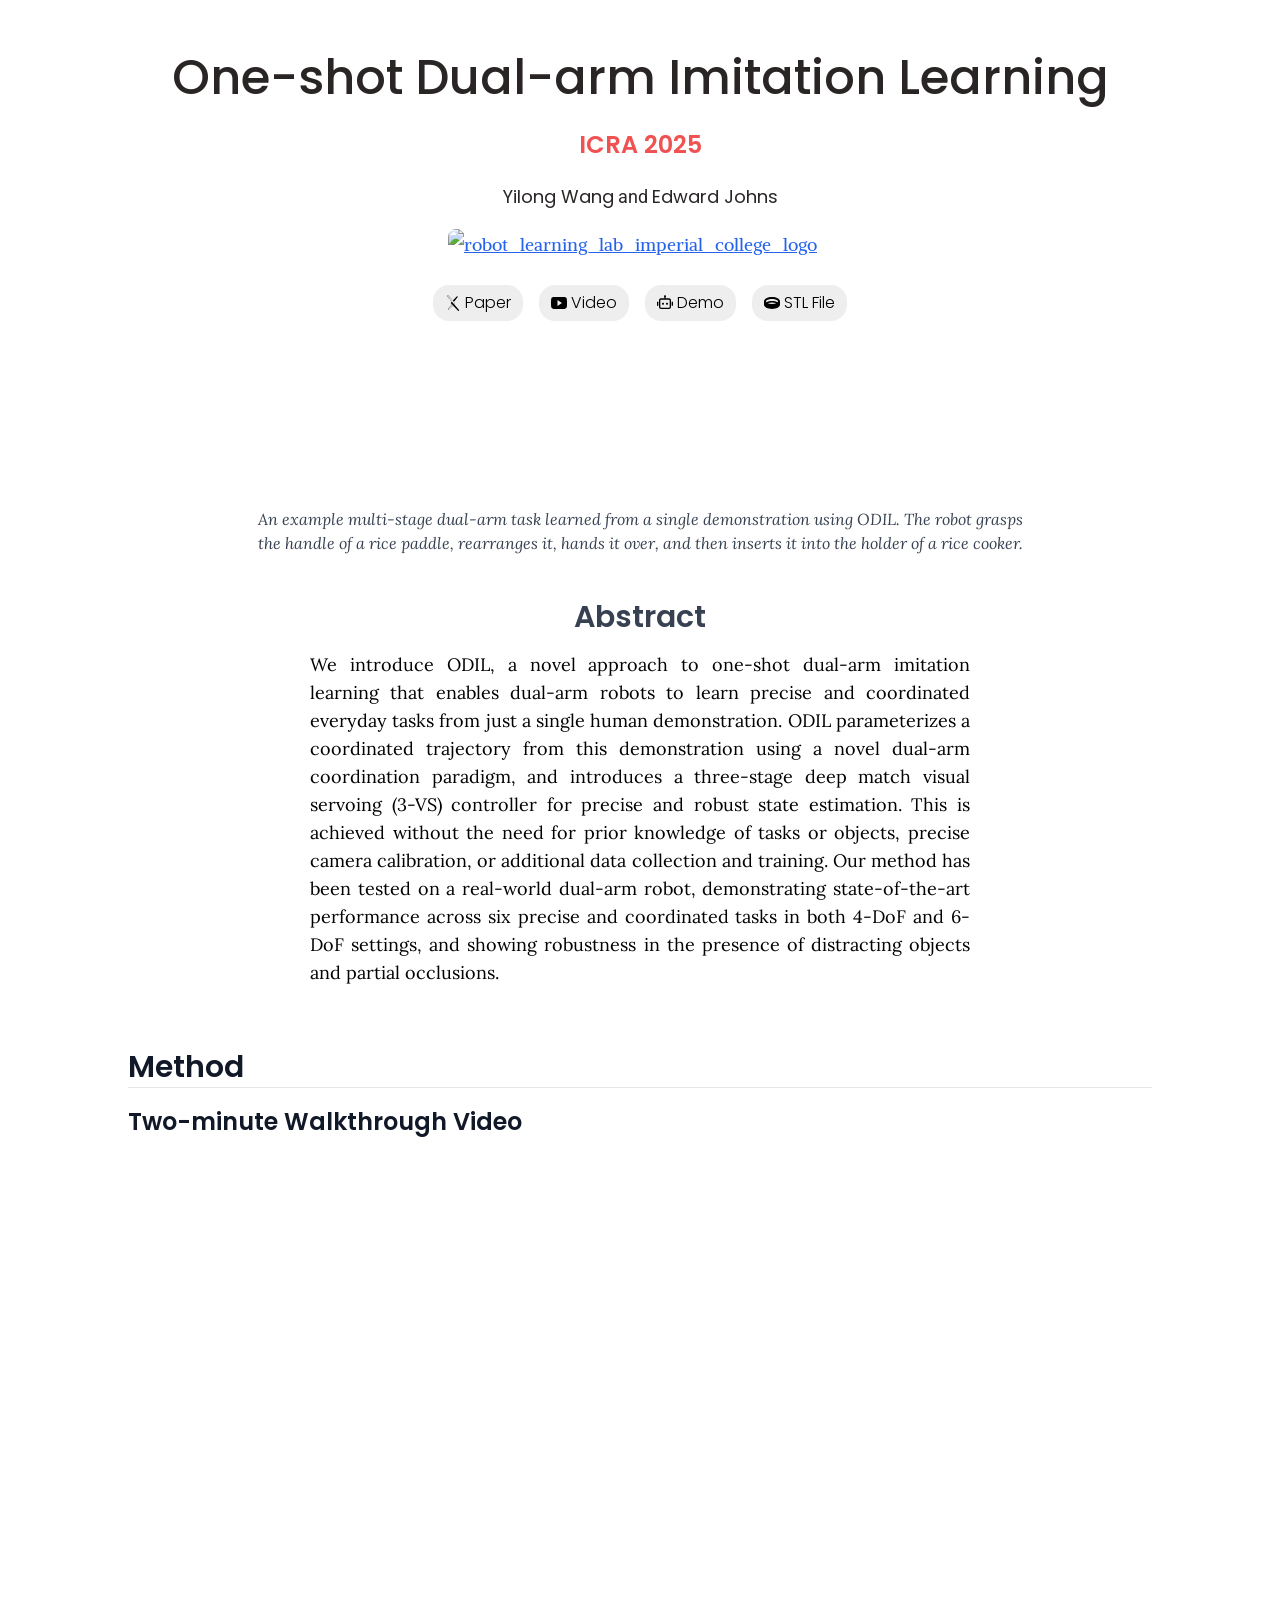
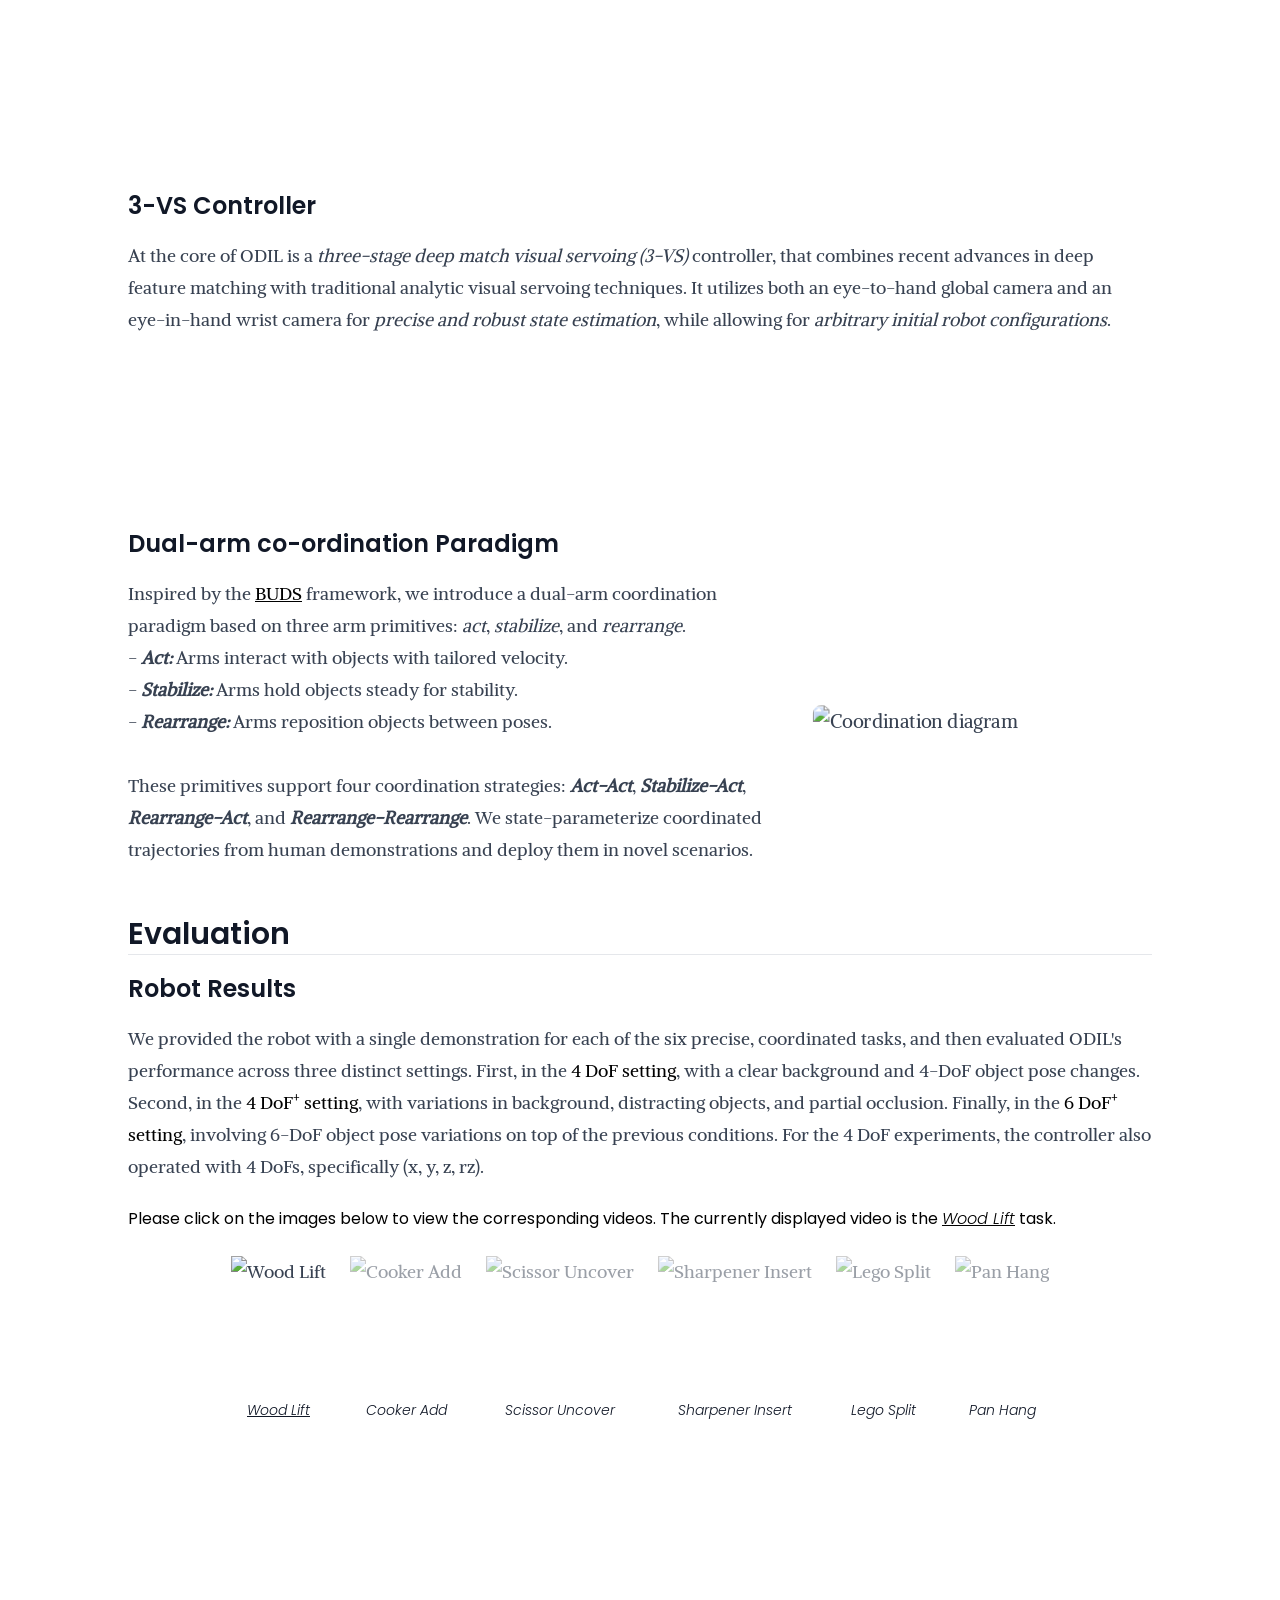
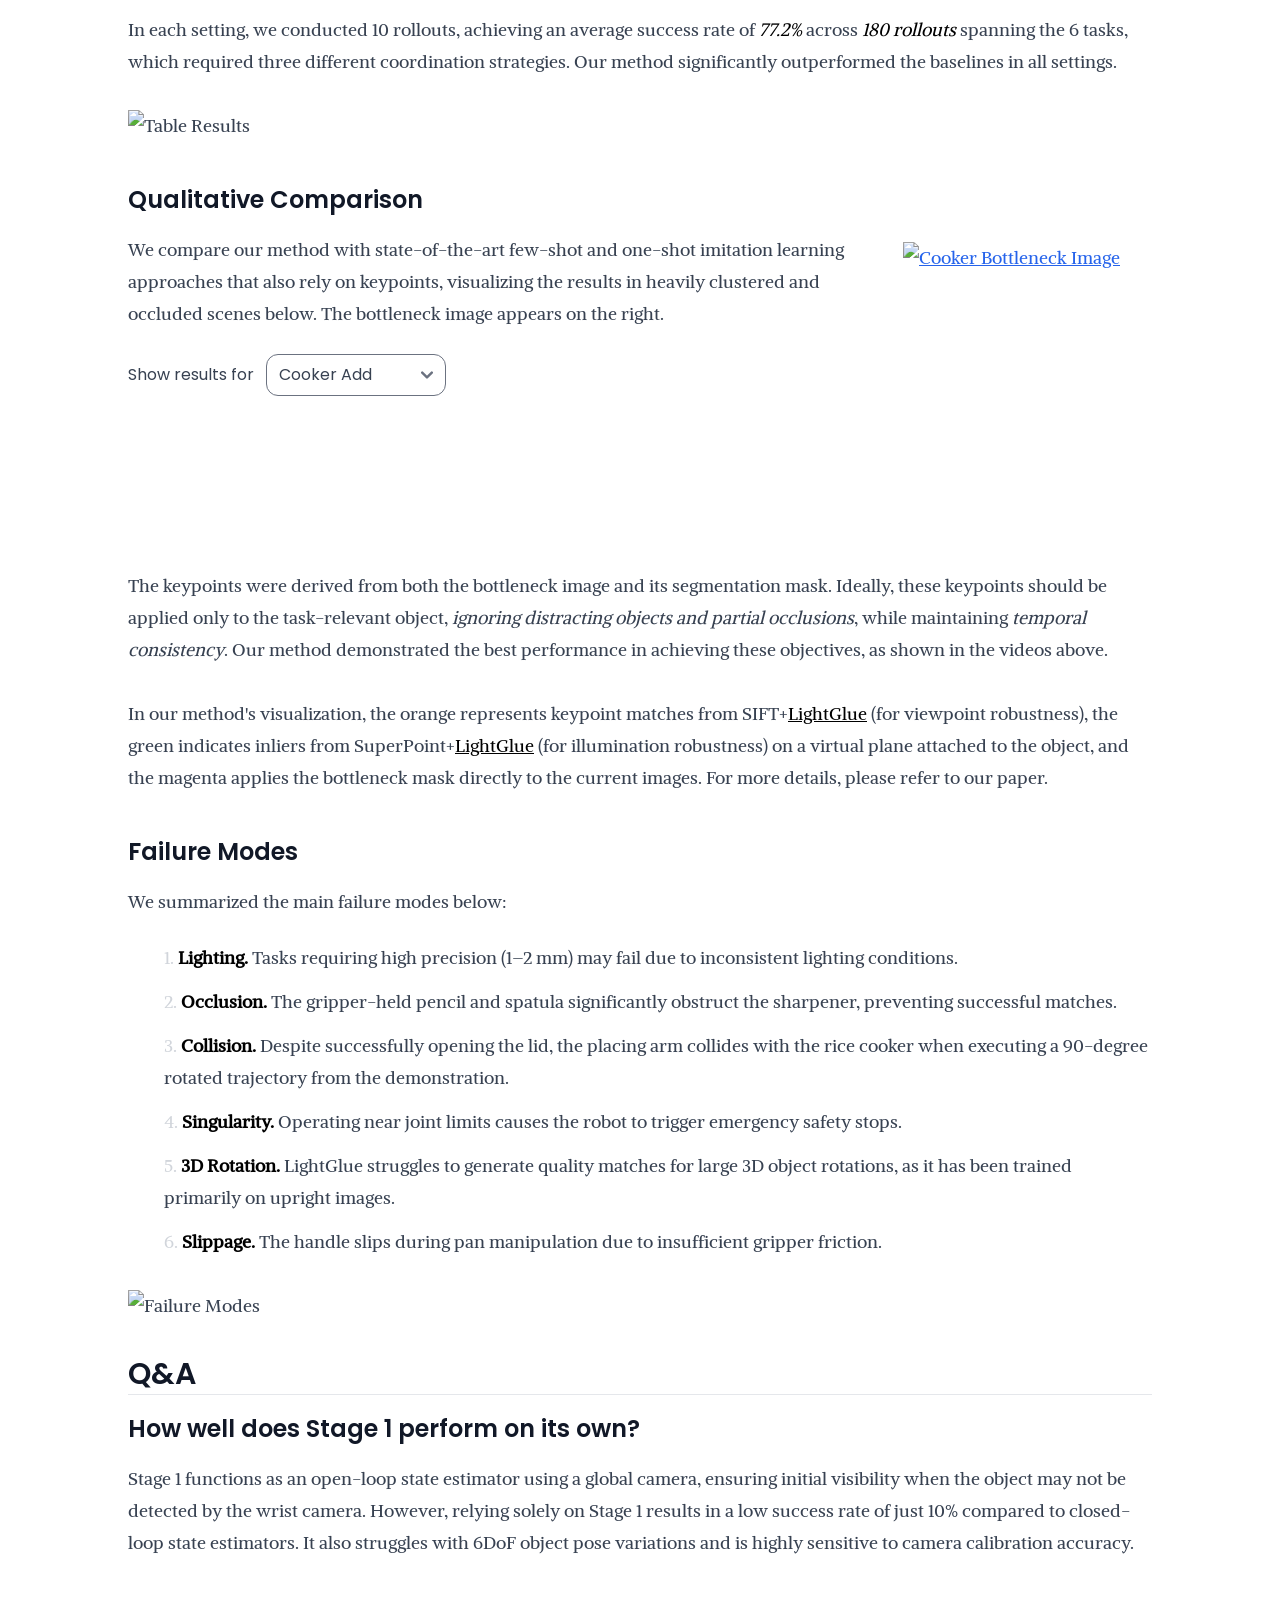
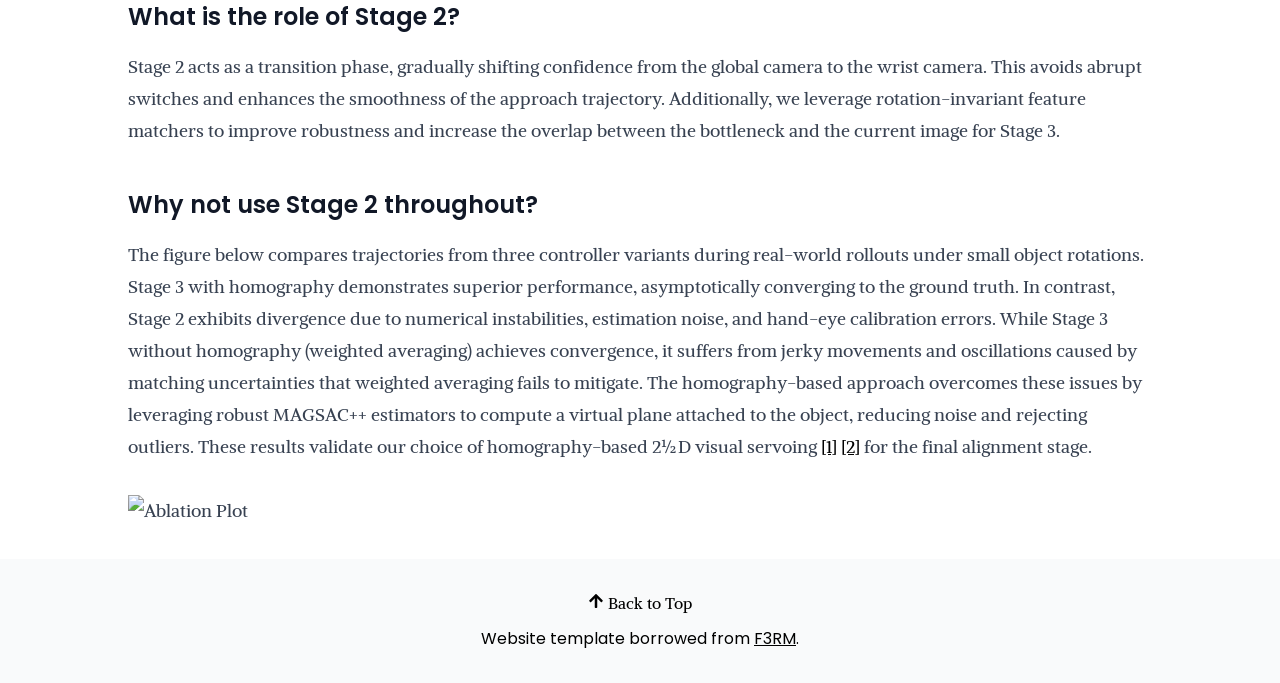
==== index.html @ 00134000 "Updates" ====
<!DOCTYPE html><html><head><meta charSet="utf-8"/><meta http-equiv="x-ua-compatible" content="ie=edge"/><meta name="viewport" content="width=device-width, initial-scale=1, shrink-to-fit=no"/><meta name="generator" content="Gatsby 5.14.1"/><style data-href="/ODIL/styles.6a13e8e2688bb39e5ebf.css" data-identity="gatsby-global-css">@import url(https://fonts.googleapis.com/css2?family=Roboto:ital,wght@0,100;0,300;0,400;0,500;0,700;0,900;1,100;1,300;1,400;1,500;1,700;1,900&display=swap);@import url(https://fonts.googleapis.com/css2?family=Poppins:ital,wght@0,100;0,200;0,300;0,400;0,500;0,600;0,700;0,800;0,900;1,100;1,200;1,300;1,400;1,500;1,600;1,700;1,800;1,900&family=Roboto:ital,wght@0,100;0,300;0,400;0,500;0,700;0,900;1,100;1,300;1,400;1,500;1,700;1,900&display=swap);@import url(https://fonts.googleapis.com/css2?family=Lora:ital,wght@0,400..700;1,400..700&display=swap);@import url(https://fonts.googleapis.com/css2?family=Alike&display=swap);
/*
! tailwindcss v3.3.2 | MIT License | https://tailwindcss.com
*/*,:after,:before{border:0 solid #e5e7eb;box-sizing:border-box}:after,:before{--tw-content:""}html{-webkit-text-size-adjust:100%;font-feature-settings:normal;font-family:ui-sans-serif,system-ui,-apple-system,BlinkMacSystemFont,Segoe UI,Roboto,Helvetica Neue,Arial,Noto Sans,sans-serif,Apple Color Emoji,Segoe UI Emoji,Segoe UI Symbol,Noto Color Emoji;font-variation-settings:normal;line-height:1.5;-moz-tab-size:4;-o-tab-size:4;tab-size:4}body{line-height:inherit;margin:0}hr{border-top-width:1px;color:inherit;height:0}abbr:where([title]){-webkit-text-decoration:underline dotted;text-decoration:underline dotted}h1,h2,h3,h4,h5,h6{font-size:inherit;font-weight:inherit}a{color:inherit;text-decoration:inherit}b,strong{font-weight:bolder}code,kbd,pre,samp{font-family:ui-monospace,SFMono-Regular,Menlo,Monaco,Consolas,Liberation Mono,Courier New,monospace;font-size:1em}small{font-size:80%}sub,sup{font-size:75%;line-height:0;position:relative;vertical-align:baseline}sub{bottom:-.25em}sup{top:-.5em}table{border-collapse:collapse;border-color:inherit;text-indent:0}button,input,optgroup,select,textarea{color:inherit;font-family:inherit;font-size:100%;font-weight:inherit;line-height:inherit;margin:0;padding:0}button,select{text-transform:none}[type=button],[type=reset],[type=submit],button{-webkit-appearance:button;background-color:transparent;background-image:none}:-moz-focusring{outline:auto}:-moz-ui-invalid{box-shadow:none}progress{vertical-align:baseline}::-webkit-inner-spin-button,::-webkit-outer-spin-button{height:auto}[type=search]{-webkit-appearance:textfield;outline-offset:-2px}::-webkit-search-decoration{-webkit-appearance:none}::-webkit-file-upload-button{-webkit-appearance:button;font:inherit}summary{display:list-item}blockquote,dd,dl,figure,h1,h2,h3,h4,h5,h6,hr,p,pre{margin:0}fieldset{margin:0}fieldset,legend{padding:0}menu,ol,ul{list-style:none;margin:0;padding:0}textarea{resize:vertical}input::-moz-placeholder,textarea::-moz-placeholder{color:#9ca3af}input::placeholder,textarea::placeholder{color:#9ca3af}[role=button],button{cursor:pointer}:disabled{cursor:default}audio,canvas,embed,iframe,img,object,svg,video{display:block;vertical-align:middle}img,video{height:auto;max-width:100%}[hidden]{display:none}::-webkit-datetime-edit,::-webkit-datetime-edit-day-field,::-webkit-datetime-edit-hour-field,::-webkit-datetime-edit-meridiem-field,::-webkit-datetime-edit-millisecond-field,::-webkit-datetime-edit-minute-field,::-webkit-datetime-edit-month-field,::-webkit-datetime-edit-second-field,::-webkit-datetime-edit-year-field{padding-bottom:0;padding-top:0}select{background-image:url("data:image/svg+xml;charset=utf-8,%3Csvg xmlns='http://www.w3.org/2000/svg' fill='none' viewBox='0 0 20 20'%3E%3Cpath stroke='%236B7280' stroke-linecap='round' stroke-linejoin='round' stroke-width='1.5' d='m6 8 4 4 4-4'/%3E%3C/svg%3E");background-position:right .5rem center;background-repeat:no-repeat;background-size:1.5em 1.5em;padding-right:2.5rem;-webkit-print-color-adjust:exact;print-color-adjust:exact}[type=checkbox]:checked,[type=radio]:checked{background-color:currentColor;background-position:50%;background-repeat:no-repeat;background-size:100% 100%;border-color:transparent}[type=checkbox]:checked{background-image:url("data:image/svg+xml;charset=utf-8,%3Csvg xmlns='http://www.w3.org/2000/svg' fill='%23fff' viewBox='0 0 16 16'%3E%3Cpath d='M12.207 4.793a1 1 0 0 1 0 1.414l-5 5a1 1 0 0 1-1.414 0l-2-2a1 1 0 0 1 1.414-1.414L6.5 9.086l4.293-4.293a1 1 0 0 1 1.414 0z'/%3E%3C/svg%3E")}[type=checkbox]:checked:focus,[type=checkbox]:checked:hover,[type=radio]:checked:focus,[type=radio]:checked:hover{background-color:currentColor;border-color:transparent}[type=checkbox]:indeterminate{background-image:url("data:image/svg+xml;charset=utf-8,%3Csvg xmlns='http://www.w3.org/2000/svg' fill='none' viewBox='0 0 16 16'%3E%3Cpath stroke='%23fff' stroke-linecap='round' stroke-linejoin='round' stroke-width='2' d='M4 8h8'/%3E%3C/svg%3E");background-size:100% 100%}[type=file]:focus{outline:1px solid ButtonText;outline:1px auto -webkit-focus-ring-color}[multiple],[type=date],[type=datetime-local],[type=email],[type=month],[type=number],[type=password],[type=search],[type=tel],[type=text],[type=time],[type=url],[type=week],select,textarea{--tw-shadow:0 0 #0000;-webkit-appearance:none;-moz-appearance:none;appearance:none;background-color:#fff;border-color:#6b7280;border-radius:0;border-width:1px;font-size:1rem;line-height:1.5rem;padding:.5rem .75rem}[multiple]:focus,[type=date]:focus,[type=datetime-local]:focus,[type=email]:focus,[type=month]:focus,[type=number]:focus,[type=password]:focus,[type=search]:focus,[type=tel]:focus,[type=text]:focus,[type=time]:focus,[type=url]:focus,[type=week]:focus,select:focus,textarea:focus{--tw-ring-inset:var(--tw-empty,/*!*/ /*!*/);--tw-ring-offset-width:0px;--tw-ring-offset-color:#fff;--tw-ring-color:#1c64f2;--tw-ring-offset-shadow:var(--tw-ring-inset) 0 0 0 var(--tw-ring-offset-width) var(--tw-ring-offset-color);--tw-ring-shadow:var(--tw-ring-inset) 0 0 0 calc(1px + var(--tw-ring-offset-width)) var(--tw-ring-color);border-color:#1c64f2;box-shadow:var(--tw-ring-offset-shadow),var(--tw-ring-shadow),var(--tw-shadow);outline:2px solid transparent;outline-offset:2px}input::-moz-placeholder,textarea::-moz-placeholder{color:#6b7280;opacity:1}input::placeholder,textarea::placeholder{color:#6b7280;opacity:1}::-webkit-datetime-edit-fields-wrapper{padding:0}::-webkit-date-and-time-value{min-height:1.5em}select:not([size]){background-image:url("data:image/svg+xml;charset=utf-8,%3Csvg xmlns='http://www.w3.org/2000/svg' fill='none' aria-hidden='true' viewBox='0 0 10 6'%3E%3Cpath stroke='%236B7280' stroke-linecap='round' stroke-linejoin='round' stroke-width='2' d='m1 1 4 4 4-4'/%3E%3C/svg%3E");background-position:right .75rem center;background-repeat:no-repeat;background-size:.75em .75em;padding-right:2.5rem;-webkit-print-color-adjust:exact;print-color-adjust:exact}[multiple]{background-image:none;background-position:0 0;background-repeat:unset;background-size:initial;padding-right:.75rem;-webkit-print-color-adjust:unset;print-color-adjust:unset}[type=checkbox],[type=radio]{--tw-shadow:0 0 #0000;-webkit-appearance:none;-moz-appearance:none;appearance:none;background-color:#fff;background-origin:border-box;border-color:#6b7280;border-width:1px;color:#1c64f2;display:inline-block;flex-shrink:0;height:1rem;padding:0;-webkit-print-color-adjust:exact;print-color-adjust:exact;-webkit-user-select:none;-moz-user-select:none;user-select:none;vertical-align:middle;width:1rem}[type=checkbox]{border-radius:0}[type=radio]{border-radius:100%}[type=checkbox]:focus,[type=radio]:focus{--tw-ring-inset:var(--tw-empty,/*!*/ /*!*/);--tw-ring-offset-width:2px;--tw-ring-offset-color:#fff;--tw-ring-color:#1c64f2;--tw-ring-offset-shadow:var(--tw-ring-inset) 0 0 0 var(--tw-ring-offset-width) var(--tw-ring-offset-color);--tw-ring-shadow:var(--tw-ring-inset) 0 0 0 calc(2px + var(--tw-ring-offset-width)) var(--tw-ring-color);box-shadow:var(--tw-ring-offset-shadow),var(--tw-ring-shadow),var(--tw-shadow);outline:2px solid transparent;outline-offset:2px}.dark [type=checkbox]:checked,.dark [type=radio]:checked,[type=checkbox]:checked,[type=radio]:checked{background-color:currentColor;background-position:50%;background-repeat:no-repeat;background-size:.55em .55em;border-color:transparent}[type=checkbox]:checked{background-image:url("data:image/svg+xml;charset=utf-8,%3Csvg xmlns='http://www.w3.org/2000/svg' fill='none' aria-hidden='true' viewBox='0 0 16 12'%3E%3Cpath stroke='%23fff' stroke-linecap='round' stroke-linejoin='round' stroke-width='3' d='M1 5.917 5.724 10.5 15 1.5'/%3E%3C/svg%3E");background-repeat:no-repeat;background-size:.55em .55em;-webkit-print-color-adjust:exact;print-color-adjust:exact}.dark [type=radio]:checked,[type=radio]:checked{background-image:url("data:image/svg+xml;charset=utf-8,%3Csvg xmlns='http://www.w3.org/2000/svg' fill='%23fff' viewBox='0 0 16 16'%3E%3Ccircle cx='8' cy='8' r='3'/%3E%3C/svg%3E");background-size:1em 1em}[type=checkbox]:indeterminate{background-color:currentColor;background-image:url("data:image/svg+xml;charset=utf-8,%3Csvg xmlns='http://www.w3.org/2000/svg' fill='none' aria-hidden='true' viewBox='0 0 16 12'%3E%3Cpath stroke='%23fff' stroke-linecap='round' stroke-linejoin='round' stroke-width='3' d='M1 5.917 5.724 10.5 15 1.5'/%3E%3C/svg%3E");background-position:50%;background-repeat:no-repeat;background-size:.55em .55em;border-color:transparent;-webkit-print-color-adjust:exact;print-color-adjust:exact}[type=checkbox]:indeterminate:focus,[type=checkbox]:indeterminate:hover{background-color:currentColor;border-color:transparent}[type=file]{background:unset;border-color:inherit;border-radius:0;border-width:0;font-size:unset;line-height:inherit;padding:0}[type=file]:focus{outline:1px auto inherit}input[type=file]::file-selector-button{background:#1f2937;border:0;color:#fff;cursor:pointer;font-size:.875rem;font-weight:500;margin-inline-end:1rem;margin-inline-start:-1rem;padding:.625rem 1rem .625rem 2rem}input[type=file]::file-selector-button:hover{background:#374151}.dark input[type=file]::file-selector-button{background:#4b5563;color:#fff}.dark input[type=file]::file-selector-button:hover{background:#6b7280}input[type=range]::-webkit-slider-thumb{appearance:none;-moz-appearance:none;-webkit-appearance:none;background:#1c64f2;border:0;border-radius:9999px;cursor:pointer;height:1.25rem;width:1.25rem}input[type=range]:disabled::-webkit-slider-thumb{background:#9ca3af}.dark input[type=range]:disabled::-webkit-slider-thumb{background:#6b7280}input[type=range]:focus::-webkit-slider-thumb{--tw-ring-offset-shadow:var(--tw-ring-inset) 0 0 0 var(--tw-ring-offset-width) var(--tw-ring-offset-color);--tw-ring-shadow:var(--tw-ring-inset) 0 0 0 calc(4px + var(--tw-ring-offset-width)) var(--tw-ring-color);--tw-ring-opacity:1px;--tw-ring-color:rgb(164 202 254/var(--tw-ring-opacity));box-shadow:var(--tw-ring-offset-shadow),var(--tw-ring-shadow),var(--tw-shadow,0 0 #0000);outline:2px solid transparent;outline-offset:2px}input[type=range]::-moz-range-thumb{appearance:none;-moz-appearance:none;-webkit-appearance:none;background:#1c64f2;border:0;border-radius:9999px;cursor:pointer;height:1.25rem;width:1.25rem}input[type=range]:disabled::-moz-range-thumb{background:#9ca3af}.dark input[type=range]:disabled::-moz-range-thumb{background:#6b7280}input[type=range]::-moz-range-progress{background:#3f83f8}input[type=range]::-ms-fill-lower{background:#3f83f8}input[type=range].range-sm::-webkit-slider-thumb{height:1rem;width:1rem}input[type=range].range-lg::-webkit-slider-thumb{height:1.5rem;width:1.5rem}input[type=range].range-sm::-moz-range-thumb{height:1rem;width:1rem}input[type=range].range-lg::-moz-range-thumb{height:1.5rem;width:1.5rem}.toggle-bg:after{background:#fff;border-color:#d1d5db;border-radius:9999px;border-width:1px;box-shadow:var(--tw-ring-inset) 0 0 0 calc(var(--tw-ring-offset-width)) var(--tw-ring-color);content:"";height:1.25rem;left:.125rem;position:absolute;top:.125rem;transition-duration:.15s;transition-property:background-color,border-color,color,fill,stroke,opacity,box-shadow,transform,filter,backdrop-filter,-webkit-backdrop-filter;width:1.25rem}input:checked+.toggle-bg:after{border-color:#fff;transform:translateX(100%)}input:checked+.toggle-bg{background:#1c64f2;border-color:#1c64f2}[data-tooltip-style^=light]+.tooltip>.tooltip-arrow:before{border-color:#e5e7eb;border-style:solid}[data-tooltip-style^=light]+.tooltip[data-popper-placement^=top]>.tooltip-arrow:before{border-bottom-width:1px;border-right-width:1px}[data-tooltip-style^=light]+.tooltip[data-popper-placement^=right]>.tooltip-arrow:before{border-bottom-width:1px;border-left-width:1px}[data-tooltip-style^=light]+.tooltip[data-popper-placement^=bottom]>.tooltip-arrow:before{border-left-width:1px;border-top-width:1px}[data-tooltip-style^=light]+.tooltip[data-popper-placement^=left]>.tooltip-arrow:before{border-right-width:1px;border-top-width:1px}.tooltip[data-popper-placement^=top]>.tooltip-arrow{bottom:-4px}.tooltip[data-popper-placement^=bottom]>.tooltip-arrow{top:-4px}.tooltip[data-popper-placement^=left]>.tooltip-arrow{right:-4px}.tooltip[data-popper-placement^=right]>.tooltip-arrow{left:-4px}.tooltip.invisible>.tooltip-arrow:before{visibility:hidden}[data-popper-arrow],[data-popper-arrow]:before{background:inherit;height:8px;position:absolute;width:8px}[data-popper-arrow]{visibility:hidden}[data-popper-arrow]:after,[data-popper-arrow]:before{content:"";transform:rotate(45deg);visibility:visible}[data-popper-arrow]:after{background:inherit;height:9px;position:absolute;width:9px}[role=tooltip]>[data-popper-arrow]:before{border-color:#e5e7eb;border-style:solid}.dark [role=tooltip]>[data-popper-arrow]:before{border-color:#4b5563;border-style:solid}[role=tooltip]>[data-popper-arrow]:after{border-color:#e5e7eb;border-style:solid}.dark [role=tooltip]>[data-popper-arrow]:after{border-color:#4b5563;border-style:solid}[data-popover][role=tooltip][data-popper-placement^=top]>[data-popper-arrow]:after,[data-popover][role=tooltip][data-popper-placement^=top]>[data-popper-arrow]:before{border-bottom-width:1px;border-right-width:1px}[data-popover][role=tooltip][data-popper-placement^=right]>[data-popper-arrow]:after,[data-popover][role=tooltip][data-popper-placement^=right]>[data-popper-arrow]:before{border-bottom-width:1px;border-left-width:1px}[data-popover][role=tooltip][data-popper-placement^=bottom]>[data-popper-arrow]:after,[data-popover][role=tooltip][data-popper-placement^=bottom]>[data-popper-arrow]:before{border-left-width:1px;border-top-width:1px}[data-popover][role=tooltip][data-popper-placement^=left]>[data-popper-arrow]:after,[data-popover][role=tooltip][data-popper-placement^=left]>[data-popper-arrow]:before{border-right-width:1px;border-top-width:1px}[data-popover][role=tooltip][data-popper-placement^=top]>[data-popper-arrow]{bottom:-5px}[data-popover][role=tooltip][data-popper-placement^=bottom]>[data-popper-arrow]{top:-5px}[data-popover][role=tooltip][data-popper-placement^=left]>[data-popper-arrow]{right:-5px}[data-popover][role=tooltip][data-popper-placement^=right]>[data-popper-arrow]{left:-5px}[role=tooltip].invisible>[data-popper-arrow]:after,[role=tooltip].invisible>[data-popper-arrow]:before{visibility:hidden}*,:after,:before{--tw-border-spacing-x:0;--tw-border-spacing-y:0;--tw-translate-x:0;--tw-translate-y:0;--tw-rotate:0;--tw-skew-x:0;--tw-skew-y:0;--tw-scale-x:1;--tw-scale-y:1;--tw-pan-x: ;--tw-pan-y: ;--tw-pinch-zoom: ;--tw-scroll-snap-strictness:proximity;--tw-gradient-from-position: ;--tw-gradient-via-position: ;--tw-gradient-to-position: ;--tw-ordinal: ;--tw-slashed-zero: ;--tw-numeric-figure: ;--tw-numeric-spacing: ;--tw-numeric-fraction: ;--tw-ring-inset: ;--tw-ring-offset-width:0px;--tw-ring-offset-color:#fff;--tw-ring-color:rgba(63,131,248,.5);--tw-ring-offset-shadow:0 0 #0000;--tw-ring-shadow:0 0 #0000;--tw-shadow:0 0 #0000;--tw-shadow-colored:0 0 #0000;--tw-blur: ;--tw-brightness: ;--tw-contrast: ;--tw-grayscale: ;--tw-hue-rotate: ;--tw-invert: ;--tw-saturate: ;--tw-sepia: ;--tw-drop-shadow: ;--tw-backdrop-blur: ;--tw-backdrop-brightness: ;--tw-backdrop-contrast: ;--tw-backdrop-grayscale: ;--tw-backdrop-hue-rotate: ;--tw-backdrop-invert: ;--tw-backdrop-opacity: ;--tw-backdrop-saturate: ;--tw-backdrop-sepia: }::backdrop{--tw-border-spacing-x:0;--tw-border-spacing-y:0;--tw-translate-x:0;--tw-translate-y:0;--tw-rotate:0;--tw-skew-x:0;--tw-skew-y:0;--tw-scale-x:1;--tw-scale-y:1;--tw-pan-x: ;--tw-pan-y: ;--tw-pinch-zoom: ;--tw-scroll-snap-strictness:proximity;--tw-gradient-from-position: ;--tw-gradient-via-position: ;--tw-gradient-to-position: ;--tw-ordinal: ;--tw-slashed-zero: ;--tw-numeric-figure: ;--tw-numeric-spacing: ;--tw-numeric-fraction: ;--tw-ring-inset: ;--tw-ring-offset-width:0px;--tw-ring-offset-color:#fff;--tw-ring-color:rgba(63,131,248,.5);--tw-ring-offset-shadow:0 0 #0000;--tw-ring-shadow:0 0 #0000;--tw-shadow:0 0 #0000;--tw-shadow-colored:0 0 #0000;--tw-blur: ;--tw-brightness: ;--tw-contrast: ;--tw-grayscale: ;--tw-hue-rotate: ;--tw-invert: ;--tw-saturate: ;--tw-sepia: ;--tw-drop-shadow: ;--tw-backdrop-blur: ;--tw-backdrop-brightness: ;--tw-backdrop-contrast: ;--tw-backdrop-grayscale: ;--tw-backdrop-hue-rotate: ;--tw-backdrop-invert: ;--tw-backdrop-opacity: ;--tw-backdrop-saturate: ;--tw-backdrop-sepia: }.container{width:100%}@media (min-width:640px){.container{max-width:640px}}@media (min-width:768px){.container{max-width:768px}}@media (min-width:1024px){.container{max-width:1024px}}@media (min-width:1280px){.container{max-width:1280px}}@media (min-width:1536px){.container{max-width:1536px}}.aspect-h-9{--tw-aspect-h:9}.aspect-w-16{--tw-aspect-w:16;padding-bottom:calc(var(--tw-aspect-h)/var(--tw-aspect-w)*100%);position:relative}.aspect-w-16>*{bottom:0;height:100%;left:0;position:absolute;right:0;top:0;width:100%}.format{color:var(--tw-prose-body);max-width:65ch}.format :where(p):not(:where([class~=not-format] *)){margin-bottom:1.25em;margin-top:1.25em}.format :where([class~=lead]):not(:where([class~=not-format] *)){color:var(--tw-prose-lead);font-size:1.25em;line-height:1.6;margin-bottom:1.2em;margin-top:1.2em}.format :where(a):not(:where([class~=not-format] *)){color:var(--tw-prose-links);font-weight:500;text-decoration:underline}.format :where(strong):not(:where([class~=not-format] *)){color:var(--tw-prose-bold);font-weight:600}.format :where(a strong):not(:where([class~=not-format] *)){color:inherit}.format :where(blockquote strong):not(:where([class~=not-format] *)){color:inherit}.format :where(thead th strong):not(:where([class~=not-format] *)){color:inherit}.format :where(ol):not(:where([class~=not-format] *)){list-style-type:decimal;margin-bottom:1.25em;margin-top:1.25em;padding-left:1.625em}.format :where(ol[type=A]):not(:where([class~=not-format] *)){list-style-type:upper-alpha}.format :where(ol[type=a]):not(:where([class~=not-format] *)){list-style-type:lower-alpha}.format :where(ol[type=A s]):not(:where([class~=not-format] *)){list-style-type:upper-alpha}.format :where(ol[type=a s]):not(:where([class~=not-format] *)){list-style-type:lower-alpha}.format :where(ol[type=I]):not(:where([class~=not-format] *)){list-style-type:upper-roman}.format :where(ol[type=i]):not(:where([class~=not-format] *)){list-style-type:lower-roman}.format :where(ol[type=I s]):not(:where([class~=not-format] *)){list-style-type:upper-roman}.format :where(ol[type=i s]):not(:where([class~=not-format] *)){list-style-type:lower-roman}.format :where(ol[type="1"]):not(:where([class~=not-format] *)){list-style-type:decimal}.format :where(ul):not(:where([class~=not-format] *)){list-style-type:disc;margin-bottom:1.25em;margin-top:1.25em;padding-left:1.625em}.format :where(ol>li):not(:where([class~=not-format] *))::marker{color:var(--tw-prose-counters);font-weight:400}.format :where(ul>li):not(:where([class~=not-format] *))::marker{color:var(--tw-prose-bullets)}.format :where(hr):not(:where([class~=not-format] *)){border-color:var(--tw-prose-hr);border-top-width:1px;margin-bottom:3em;margin-top:3em}.format :where(blockquote):not(:where([class~=not-format] *)){border-left-color:var(--tw-prose-quote-borders);border-left-width:.25rem;color:var(--tw-prose-quotes);font-style:italic;font-weight:500;margin-bottom:1.6em;margin-top:1.6em;padding-left:1em;quotes:"\201C""\201D""\2018""\2019"}.format :where(blockquote p:first-of-type):not(:where([class~=not-format] *)):before{content:open-quote}.format :where(blockquote p:last-of-type):not(:where([class~=not-format] *)):after{content:close-quote}.format :where(h1):not(:where([class~=not-format] *)){color:var(--tw-prose-headings);font-size:2.25em;font-weight:800;line-height:1.1111111;margin-bottom:.8888889em;margin-top:0}.format :where(h1 strong):not(:where([class~=not-format] *)){color:inherit;font-weight:900}.format :where(h2):not(:where([class~=not-format] *)){color:var(--tw-prose-headings);font-size:1.5em;font-weight:700;line-height:1.3333333;margin-bottom:1em;margin-top:2em}.format :where(h2 strong):not(:where([class~=not-format] *)){color:inherit;font-weight:800}.format :where(h3):not(:where([class~=not-format] *)){color:var(--tw-prose-headings);font-size:1.25em;font-weight:600;line-height:1.6;margin-bottom:.6em;margin-top:1.6em}.format :where(h3 strong):not(:where([class~=not-format] *)){color:inherit;font-weight:700}.format :where(h4):not(:where([class~=not-format] *)){color:var(--tw-prose-headings);font-weight:600;line-height:1.5;margin-bottom:.5em;margin-top:1.5em}.format :where(h4 strong):not(:where([class~=not-format] *)){color:inherit;font-weight:700}.format :where(img):not(:where([class~=not-format] *)){margin-bottom:2em;margin-top:2em}.format :where(figure>*):not(:where([class~=not-format] *)){margin-bottom:0;margin-top:0}.format :where(figcaption):not(:where([class~=not-format] *)){color:var(--tw-prose-captions);font-size:.875em;line-height:1.4285714;margin-top:.8571429em}.format :where(code):not(:where([class~=not-format] *)){color:var(--tw-prose-code);font-size:.875em;font-weight:600}.format :where(code):not(:where([class~=not-format] *)):before{content:"`"}.format :where(code):not(:where([class~=not-format] *)):after{content:"`"}.format :where(a code):not(:where([class~=not-format] *)){color:inherit}.format :where(h1 code):not(:where([class~=not-format] *)){color:inherit}.format :where(h2 code):not(:where([class~=not-format] *)){color:inherit;font-size:.875em}.format :where(h3 code):not(:where([class~=not-format] *)){color:inherit;font-size:.9em}.format :where(h4 code):not(:where([class~=not-format] *)){color:inherit}.format :where(blockquote code):not(:where([class~=not-format] *)){color:inherit}.format :where(thead th code):not(:where([class~=not-format] *)){color:inherit}.format :where(pre):not(:where([class~=not-format] *)){background-color:var(--tw-prose-pre-bg);border-radius:.375rem;color:var(--tw-prose-pre-code);font-size:.875em;font-weight:400;line-height:1.7142857;margin-bottom:1.7142857em;margin-top:1.7142857em;overflow-x:auto;padding:.8571429em 1.1428571em}.format :where(pre code):not(:where([class~=not-format] *)){background-color:transparent;border-radius:0;border-width:0;color:inherit;font-family:inherit;font-size:inherit;font-weight:inherit;line-height:inherit;padding:0}.format :where(pre code):not(:where([class~=not-format] *)):before{content:none}.format :where(pre code):not(:where([class~=not-format] *)):after{content:none}.format :where(table):not(:where([class~=not-format] *)){font-size:.875em;line-height:1.7142857;margin-bottom:2em;margin-top:2em;table-layout:auto;text-align:left;width:100%}.format :where(thead):not(:where([class~=not-format] *)){border-bottom-color:var(--tw-prose-th-borders);border-bottom-width:1px}.format :where(thead th):not(:where([class~=not-format] *)){color:var(--tw-prose-headings);font-weight:600;padding-bottom:.5714286em;padding-left:.5714286em;padding-right:.5714286em;vertical-align:bottom}.format :where(tbody tr):not(:where([class~=not-format] *)){border-bottom-color:var(--tw-prose-td-borders);border-bottom-width:1px}.format :where(tbody tr:last-child):not(:where([class~=not-format] *)){border-bottom-width:0}.format :where(tbody td):not(:where([class~=not-format] *)){vertical-align:baseline}.format :where(tfoot):not(:where([class~=not-format] *)){border-top-color:var(--tw-prose-th-borders);border-top-width:1px}.format :where(tfoot td):not(:where([class~=not-format] *)){vertical-align:top}.format{--tw-prose-body:#374151;--tw-prose-headings:#111827;--tw-prose-lead:#4b5563;--tw-prose-links:#111827;--tw-prose-bold:#111827;--tw-prose-counters:#6b7280;--tw-prose-bullets:#d1d5db;--tw-prose-hr:#e5e7eb;--tw-prose-quotes:#111827;--tw-prose-quote-borders:#e5e7eb;--tw-prose-captions:#6b7280;--tw-prose-code:#111827;--tw-prose-pre-code:#e5e7eb;--tw-prose-pre-bg:#1f2937;--tw-prose-th-borders:#d1d5db;--tw-prose-td-borders:#e5e7eb;--tw-prose-invert-body:#d1d5db;--tw-prose-invert-headings:#fff;--tw-prose-invert-lead:#9ca3af;--tw-prose-invert-links:#fff;--tw-prose-invert-bold:#fff;--tw-prose-invert-counters:#9ca3af;--tw-prose-invert-bullets:#4b5563;--tw-prose-invert-hr:#374151;--tw-prose-invert-quotes:#f3f4f6;--tw-prose-invert-quote-borders:#374151;--tw-prose-invert-captions:#9ca3af;--tw-prose-invert-code:#fff;--tw-prose-invert-pre-code:#d1d5db;--tw-prose-invert-pre-bg:rgba(0,0,0,.5);--tw-prose-invert-th-borders:#4b5563;--tw-prose-invert-td-borders:#374151;font-size:1rem;line-height:1.75}.format :where(video):not(:where([class~=not-format] *)){margin-bottom:2em;margin-top:2em}.format :where(figure):not(:where([class~=not-format] *)){margin-bottom:2em;margin-top:2em}.format :where(li):not(:where([class~=not-format] *)){margin-bottom:.5em;margin-top:.5em}.format :where(ol>li):not(:where([class~=not-format] *)){padding-left:.375em}.format :where(ul>li):not(:where([class~=not-format] *)){padding-left:.375em}.format :where(.format>ul>li p):not(:where([class~=not-format] *)){margin-bottom:.75em;margin-top:.75em}.format :where(.format>ul>li>:first-child):not(:where([class~=not-format] *)){margin-top:1.25em}.format :where(.format>ul>li>:last-child):not(:where([class~=not-format] *)){margin-bottom:1.25em}.format :where(.format>ol>li>:first-child):not(:where([class~=not-format] *)){margin-top:1.25em}.format :where(.format>ol>li>:last-child):not(:where([class~=not-format] *)){margin-bottom:1.25em}.format :where(ul ul,ul ol,ol ul,ol ol):not(:where([class~=not-format] *)){margin-bottom:.75em;margin-top:.75em}.format :where(hr+*):not(:where([class~=not-format] *)){margin-top:0}.format :where(h2+*):not(:where([class~=not-format] *)){margin-top:0}.format :where(h3+*):not(:where([class~=not-format] *)){margin-top:0}.format :where(h4+*):not(:where([class~=not-format] *)){margin-top:0}.format :where(thead th:first-child):not(:where([class~=not-format] *)){padding-left:0}.format :where(thead th:last-child):not(:where([class~=not-format] *)){padding-right:0}.format :where(tbody td,tfoot td):not(:where([class~=not-format] *)){padding:.5714286em}.format :where(tbody td:first-child,tfoot td:first-child):not(:where([class~=not-format] *)){padding-left:0}.format :where(tbody td:last-child,tfoot td:last-child):not(:where([class~=not-format] *)){padding-right:0}.format :where(.format>:first-child):not(:where([class~=not-format] *)){margin-top:0}.format :where(.format>:last-child):not(:where([class~=not-format] *)){margin-bottom:0}.format-sm :where(.format>ul>li p):not(:where([class~=not-format] *)){margin-bottom:.5714286em;margin-top:.5714286em}.format-sm :where(.format>ul>li>:first-child):not(:where([class~=not-format] *)){margin-top:1.1428571em}.format-sm :where(.format>ul>li>:last-child):not(:where([class~=not-format] *)){margin-bottom:1.1428571em}.format-sm :where(.format>ol>li>:first-child):not(:where([class~=not-format] *)){margin-top:1.1428571em}.format-sm :where(.format>ol>li>:last-child):not(:where([class~=not-format] *)){margin-bottom:1.1428571em}.format-sm :where(.format>:first-child):not(:where([class~=not-format] *)){margin-top:0}.format-sm :where(.format>:last-child):not(:where([class~=not-format] *)){margin-bottom:0}.format-base :where(.format>ul>li p):not(:where([class~=not-format] *)){margin-bottom:.75em;margin-top:.75em}.format-base :where(.format>ul>li>:first-child):not(:where([class~=not-format] *)){margin-top:1.25em}.format-base :where(.format>ul>li>:last-child):not(:where([class~=not-format] *)){margin-bottom:1.25em}.format-base :where(.format>ol>li>:first-child):not(:where([class~=not-format] *)){margin-top:1.25em}.format-base :where(.format>ol>li>:last-child):not(:where([class~=not-format] *)){margin-bottom:1.25em}.format-base :where(.format>:first-child):not(:where([class~=not-format] *)){margin-top:0}.format-base :where(.format>:last-child):not(:where([class~=not-format] *)){margin-bottom:0}.format-lg :where(.format>ul>li p):not(:where([class~=not-format] *)){margin-bottom:.8888889em;margin-top:.8888889em}.format-lg :where(.format>ul>li>:first-child):not(:where([class~=not-format] *)){margin-top:1.3333333em}.format-lg :where(.format>ul>li>:last-child):not(:where([class~=not-format] *)){margin-bottom:1.3333333em}.format-lg :where(.format>ol>li>:first-child):not(:where([class~=not-format] *)){margin-top:1.3333333em}.format-lg :where(.format>ol>li>:last-child):not(:where([class~=not-format] *)){margin-bottom:1.3333333em}.format-lg :where(.format>:first-child):not(:where([class~=not-format] *)){margin-top:0}.format-lg :where(.format>:last-child):not(:where([class~=not-format] *)){margin-bottom:0}.format-xl :where(.format>ul>li p):not(:where([class~=not-format] *)){margin-bottom:.8em;margin-top:.8em}.format-xl :where(.format>ul>li>:first-child):not(:where([class~=not-format] *)){margin-top:1.2em}.format-xl :where(.format>ul>li>:last-child):not(:where([class~=not-format] *)){margin-bottom:1.2em}.format-xl :where(.format>ol>li>:first-child):not(:where([class~=not-format] *)){margin-top:1.2em}.format-xl :where(.format>ol>li>:last-child):not(:where([class~=not-format] *)){margin-bottom:1.2em}.format-xl :where(.format>:first-child):not(:where([class~=not-format] *)){margin-top:0}.format-xl :where(.format>:last-child):not(:where([class~=not-format] *)){margin-bottom:0}.format-2xl :where(.format>ul>li p):not(:where([class~=not-format] *)){margin-bottom:.8333333em;margin-top:.8333333em}.format-2xl :where(.format>ul>li>:first-child):not(:where([class~=not-format] *)){margin-top:1.3333333em}.format-2xl :where(.format>ul>li>:last-child):not(:where([class~=not-format] *)){margin-bottom:1.3333333em}.format-2xl :where(.format>ol>li>:first-child):not(:where([class~=not-format] *)){margin-top:1.3333333em}.format-2xl :where(.format>ol>li>:last-child):not(:where([class~=not-format] *)){margin-bottom:1.3333333em}.format-2xl :where(.format>:first-child):not(:where([class~=not-format] *)){margin-top:0}.format-2xl :where(.format>:last-child):not(:where([class~=not-format] *)){margin-bottom:0}.format-blue{--tw-prose-links:#2563eb;--tw-prose-invert-links:#3b82f6}.sr-only{clip:rect(0,0,0,0);border-width:0;height:1px;margin:-1px;overflow:hidden;padding:0;position:absolute;white-space:nowrap;width:1px}.pointer-events-none{pointer-events:none}.invisible{visibility:hidden}.collapse{visibility:collapse}.fixed{position:fixed}.absolute{position:absolute}.relative{position:relative}.inset-y-0{bottom:0;top:0}.-bottom-1{bottom:-.25rem}.-left-1{left:-.25rem}.-left-1\.5{left:-.375rem}.-left-3{left:-.75rem}.-right-1{right:-.25rem}.-top-1{top:-.25rem}.bottom-5{bottom:1.25rem}.left-0{left:0}.left-1\/2{left:50%}.right-0{right:0}.top-0{top:0}.top-1\/2{top:50%}.-z-10{z-index:-10}.z-10{z-index:10}.z-20{z-index:20}.z-50{z-index:50}.float-right{float:right}.m-1{margin:.25rem}.m-2{margin:.5rem}.m-3{margin:.75rem}.\!my-0{margin-bottom:0!important;margin-top:0!important}.-mx-1{margin-left:-.25rem;margin-right:-.25rem}.-mx-1\.5{margin-left:-.375rem;margin-right:-.375rem}.-my-1{margin-bottom:-.25rem;margin-top:-.25rem}.-my-1\.5{margin-bottom:-.375rem;margin-top:-.375rem}.-my-12{margin-bottom:-3rem;margin-top:-3rem}.-my-3{margin-bottom:-.75rem;margin-top:-.75rem}.-my-6{margin-bottom:-1.5rem;margin-top:-1.5rem}.-my-8{margin-bottom:-2rem;margin-top:-2rem}.mx-1{margin-left:.25rem;margin-right:.25rem}.mx-2{margin-left:.5rem;margin-right:.5rem}.mx-4{margin-left:1rem;margin-right:1rem}.mx-auto{margin-left:auto;margin-right:auto}.my-1{margin-bottom:.25rem;margin-top:.25rem}.my-2{margin-bottom:.5rem;margin-top:.5rem}.my-4{margin-bottom:1rem;margin-top:1rem}.my-6{margin-bottom:1.5rem;margin-top:1.5rem}.\!-mb-2{margin-bottom:-.5rem!important}.\!mb-2{margin-bottom:.5rem!important}.\!mb-4{margin-bottom:1rem!important}.\!mb-8{margin-bottom:2rem!important}.\!mt-0{margin-top:0!important}.\!mt-14{margin-top:3.5rem!important}.\!mt-4{margin-top:1rem!important}.\!mt-6{margin-top:1.5rem!important}.-mb-2{margin-bottom:-.5rem}.-mb-px{margin-bottom:-1px}.-mt-4{margin-top:-1rem}.-mt-6{margin-top:-1.5rem}.-mt-8{margin-top:-2rem}.mb-1{margin-bottom:.25rem}.mb-10{margin-bottom:2.5rem}.mb-3{margin-bottom:.75rem}.mb-4{margin-bottom:1rem}.mb-5{margin-bottom:1.25rem}.mb-6{margin-bottom:1.5rem}.mb-8{margin-bottom:2rem}.ml-0{margin-left:0}.ml-1{margin-left:.25rem}.ml-2{margin-left:.5rem}.ml-3{margin-left:.75rem}.ml-6{margin-left:1.5rem}.ml-auto{margin-left:auto}.mr-0{margin-right:0}.mr-0\.5{margin-right:.125rem}.mr-1{margin-right:.25rem}.mr-2{margin-right:.5rem}.mr-3{margin-right:.75rem}.mr-4{margin-right:1rem}.mt-1{margin-top:.25rem}.mt-1\.5{margin-top:.375rem}.mt-2{margin-top:.5rem}.mt-2\.5{margin-top:.625rem}.mt-3{margin-top:.75rem}.mt-4{margin-top:1rem}.mt-6{margin-top:1.5rem}.mt-8{margin-top:2rem}.block{display:block}.inline-block{display:inline-block}.inline{display:inline}.flex{display:flex}.inline-flex{display:inline-flex}.table{display:table}.grid{display:grid}.hidden{display:none}.h-0{height:0}.h-0\.5{height:.125rem}.h-1{height:.25rem}.h-1\.5{height:.375rem}.h-10{height:2.5rem}.h-16{height:4rem}.h-2{height:.5rem}.h-2\.5{height:.625rem}.h-20{height:5rem}.h-3{height:.75rem}.h-3\.5{height:.875rem}.h-36{height:9rem}.h-4{height:1rem}.h-5{height:1.25rem}.h-6{height:1.5rem}.h-7{height:1.75rem}.h-8{height:2rem}.h-96{height:24rem}.h-auto{height:auto}.h-fit{height:-moz-fit-content;height:fit-content}.h-full{height:100%}.h-min{height:-moz-min-content;height:min-content}.h-modal{height:calc(100% - 2rem)}.h-px{height:1px}.max-h-24{max-height:6rem}.max-h-\[90vh\]{max-height:90vh}.w-10{width:2.5rem}.w-11{width:2.75rem}.w-12{width:3rem}.w-16{width:4rem}.w-2{width:.5rem}.w-2\/4{width:50%}.w-20{width:5rem}.w-3{width:.75rem}.w-3\.5{width:.875rem}.w-36{width:9rem}.w-4{width:1rem}.w-5{width:1.25rem}.w-6{width:1.5rem}.w-64{width:16rem}.w-7{width:1.75rem}.w-8{width:2rem}.w-auto{width:auto}.w-fit{width:-moz-fit-content;width:fit-content}.w-full{width:100%}.max-w-2xl{max-width:42rem}.max-w-3xl{max-width:48rem}.max-w-4xl{max-width:56rem}.max-w-5xl{max-width:64rem}.max-w-6xl{max-width:72rem}.max-w-7xl{max-width:80rem}.max-w-\[100\%\]{max-width:100%}.max-w-\[90\%\]{max-width:90%}.max-w-\[97\.5\%\]{max-width:97.5%}.max-w-lg{max-width:32rem}.max-w-md{max-width:28rem}.max-w-sm{max-width:24rem}.max-w-xl{max-width:36rem}.max-w-xs{max-width:20rem}.flex-1{flex:1 1 0%}.flex-shrink-0,.shrink-0{flex-shrink:0}.-translate-x-1\/2{--tw-translate-x:-50%}.-translate-x-1\/2,.-translate-y-1\/2{transform:translate(var(--tw-translate-x),var(--tw-translate-y)) rotate(var(--tw-rotate)) skewX(var(--tw-skew-x)) skewY(var(--tw-skew-y)) scaleX(var(--tw-scale-x)) scaleY(var(--tw-scale-y))}.-translate-y-1\/2{--tw-translate-y:-50%}.rotate-180{--tw-rotate:180deg}.rotate-180,.rotate-45{transform:translate(var(--tw-translate-x),var(--tw-translate-y)) rotate(var(--tw-rotate)) skewX(var(--tw-skew-x)) skewY(var(--tw-skew-y)) scaleX(var(--tw-scale-x)) scaleY(var(--tw-scale-y))}.rotate-45{--tw-rotate:45deg}.scale-75{--tw-scale-x:.75;--tw-scale-y:.75}.scale-75,.transform{transform:translate(var(--tw-translate-x),var(--tw-translate-y)) rotate(var(--tw-rotate)) skewX(var(--tw-skew-x)) skewY(var(--tw-skew-y)) scaleX(var(--tw-scale-x)) scaleY(var(--tw-scale-y))}@keyframes dance{0%,to{transform:translateY(0)}50%{transform:translateY(-10%)}}.animate-dance{animation:dance .5s ease-in-out infinite}@keyframes spin{to{transform:rotate(1turn)}}.animate-spin{animation:spin 1s linear infinite}.\!cursor-wait{cursor:wait!important}.cursor-grab{cursor:grab}.cursor-not-allowed{cursor:not-allowed}.cursor-pointer{cursor:pointer}.snap-x{scroll-snap-type:x var(--tw-scroll-snap-strictness)}.snap-mandatory{--tw-scroll-snap-strictness:mandatory}.snap-center{scroll-snap-align:center}.list-inside{list-style-position:inside}.list-decimal{list-style-type:decimal}.list-none{list-style-type:none}.appearance-none{-webkit-appearance:none;-moz-appearance:none;appearance:none}.grid-cols-4{grid-template-columns:repeat(4,minmax(0,1fr))}.flex-row{flex-direction:row}.flex-col{flex-direction:column}.flex-wrap{flex-wrap:wrap}.content-center{align-content:center}.items-start{align-items:flex-start}.items-end{align-items:flex-end}.items-center{align-items:center}.justify-start{justify-content:flex-start}.justify-end{justify-content:flex-end}.justify-center{justify-content:center}.justify-between{justify-content:space-between}.justify-items-center{justify-items:center}.gap-1{gap:.25rem}.gap-2{gap:.5rem}.gap-4{gap:1rem}.-space-x-4>:not([hidden])~:not([hidden]){--tw-space-x-reverse:0;margin-left:calc(-1rem*(1 - var(--tw-space-x-reverse)));margin-right:calc(-1rem*var(--tw-space-x-reverse))}.-space-x-px>:not([hidden])~:not([hidden]){--tw-space-x-reverse:0;margin-left:calc(-1px*(1 - var(--tw-space-x-reverse)));margin-right:calc(-1px*var(--tw-space-x-reverse))}.space-x-0>:not([hidden])~:not([hidden]){--tw-space-x-reverse:0;margin-left:calc(0px*(1 - var(--tw-space-x-reverse)));margin-right:calc(0px*var(--tw-space-x-reverse))}.space-x-1>:not([hidden])~:not([hidden]){--tw-space-x-reverse:0;margin-left:calc(.25rem*(1 - var(--tw-space-x-reverse)));margin-right:calc(.25rem*var(--tw-space-x-reverse))}.space-x-2>:not([hidden])~:not([hidden]){--tw-space-x-reverse:0;margin-left:calc(.5rem*(1 - var(--tw-space-x-reverse)));margin-right:calc(.5rem*var(--tw-space-x-reverse))}.space-x-3>:not([hidden])~:not([hidden]){--tw-space-x-reverse:0;margin-left:calc(.75rem*(1 - var(--tw-space-x-reverse)));margin-right:calc(.75rem*var(--tw-space-x-reverse))}.space-x-4>:not([hidden])~:not([hidden]){--tw-space-x-reverse:0;margin-left:calc(1rem*(1 - var(--tw-space-x-reverse)));margin-right:calc(1rem*var(--tw-space-x-reverse))}.space-y-0>:not([hidden])~:not([hidden]){--tw-space-y-reverse:0;margin-bottom:calc(0px*var(--tw-space-y-reverse));margin-top:calc(0px*(1 - var(--tw-space-y-reverse)))}.space-y-2>:not([hidden])~:not([hidden]){--tw-space-y-reverse:0;margin-bottom:calc(.5rem*var(--tw-space-y-reverse));margin-top:calc(.5rem*(1 - var(--tw-space-y-reverse)))}.space-y-4>:not([hidden])~:not([hidden]){--tw-space-y-reverse:0;margin-bottom:calc(1rem*var(--tw-space-y-reverse));margin-top:calc(1rem*(1 - var(--tw-space-y-reverse)))}.divide-x>:not([hidden])~:not([hidden]){--tw-divide-x-reverse:0;border-left-width:calc(1px*(1 - var(--tw-divide-x-reverse)));border-right-width:calc(1px*var(--tw-divide-x-reverse))}.divide-y>:not([hidden])~:not([hidden]){--tw-divide-y-reverse:0;border-bottom-width:calc(1px*var(--tw-divide-y-reverse));border-top-width:calc(1px*(1 - var(--tw-divide-y-reverse)))}.divide-gray-100>:not([hidden])~:not([hidden]){--tw-divide-opacity:1;border-color:rgb(243 244 246/var(--tw-divide-opacity))}.divide-gray-200>:not([hidden])~:not([hidden]){--tw-divide-opacity:1;border-color:rgb(229 231 235/var(--tw-divide-opacity))}.self-center{align-self:center}.overflow-auto{overflow:auto}.overflow-hidden{overflow:hidden}.overflow-y-auto{overflow-y:auto}.overflow-x-hidden{overflow-x:hidden}.overflow-y-hidden{overflow-y:hidden}.overflow-x-scroll{overflow-x:scroll}.scroll-smooth{scroll-behavior:smooth}.whitespace-nowrap{white-space:nowrap}.\!rounded-full{border-radius:9999px!important}.\!rounded-none{border-radius:0!important}.rounded{border-radius:.25rem}.rounded-2xl{border-radius:1rem}.rounded-full{border-radius:9999px}.rounded-lg{border-radius:.5rem}.rounded-md{border-radius:.375rem}.rounded-none{border-radius:0}.rounded-xl{border-radius:.75rem}.rounded-b{border-bottom-left-radius:.25rem;border-bottom-right-radius:.25rem}.rounded-l-lg{border-bottom-left-radius:.5rem;border-top-left-radius:.5rem}.rounded-l-md{border-bottom-left-radius:.375rem;border-top-left-radius:.375rem}.rounded-l-none{border-bottom-left-radius:0;border-top-left-radius:0}.rounded-r-lg{border-bottom-right-radius:.5rem;border-top-right-radius:.5rem}.rounded-r-none{border-bottom-right-radius:0;border-top-right-radius:0}.rounded-t{border-top-left-radius:.25rem;border-top-right-radius:.25rem}.rounded-t-lg{border-top-left-radius:.5rem;border-top-right-radius:.5rem}.border{border-width:1px}.border-0{border-width:0}.border-2{border-width:2px}.\!border-b-0{border-bottom-width:0!important}.border-b{border-bottom-width:1px}.border-b-2{border-bottom-width:2px}.border-b-\[1px\]{border-bottom-width:1px}.border-l{border-left-width:1px}.border-l-0{border-left-width:0}.border-r-0{border-right-width:0}.border-t{border-top-width:1px}.border-t-4{border-top-width:4px}.border-cyan-300{--tw-border-opacity:1;border-color:rgb(103 232 249/var(--tw-border-opacity))}.border-cyan-500{--tw-border-opacity:1;border-color:rgb(6 182 212/var(--tw-border-opacity))}.border-cyan-600{--tw-border-opacity:1;border-color:rgb(8 145 178/var(--tw-border-opacity))}.border-cyan-700{--tw-border-opacity:1;border-color:rgb(14 116 144/var(--tw-border-opacity))}.border-gray-100{--tw-border-opacity:1;border-color:rgb(243 244 246/var(--tw-border-opacity))}.border-gray-200{--tw-border-opacity:1;border-color:rgb(229 231 235/var(--tw-border-opacity))}.border-gray-300{--tw-border-opacity:1;border-color:rgb(209 213 219/var(--tw-border-opacity))}.border-gray-400{--tw-border-opacity:1;border-color:rgb(156 163 175/var(--tw-border-opacity))}.border-gray-500{--tw-border-opacity:1;border-color:rgb(107 114 128/var(--tw-border-opacity))}.border-gray-600{--tw-border-opacity:1;border-color:rgb(75 85 99/var(--tw-border-opacity))}.border-gray-900{--tw-border-opacity:1;border-color:rgb(17 24 39/var(--tw-border-opacity))}.border-green-300{--tw-border-opacity:1;border-color:rgb(132 225 188/var(--tw-border-opacity))}.border-green-500{--tw-border-opacity:1;border-color:rgb(14 159 110/var(--tw-border-opacity))}.border-green-700{--tw-border-opacity:1;border-color:rgb(4 108 78/var(--tw-border-opacity))}.border-indigo-300{--tw-border-opacity:1;border-color:rgb(180 198 252/var(--tw-border-opacity))}.border-indigo-400{--tw-border-opacity:1;border-color:rgb(141 162 251/var(--tw-border-opacity))}.border-indigo-500{--tw-border-opacity:1;border-color:rgb(104 117 245/var(--tw-border-opacity))}.border-lime-300{--tw-border-opacity:1;border-color:rgb(190 242 100/var(--tw-border-opacity))}.border-lime-400{--tw-border-opacity:1;border-color:rgb(163 230 53/var(--tw-border-opacity))}.border-lime-500{--tw-border-opacity:1;border-color:rgb(132 204 22/var(--tw-border-opacity))}.border-pink-300{--tw-border-opacity:1;border-color:rgb(248 180 217/var(--tw-border-opacity))}.border-pink-500{--tw-border-opacity:1;border-color:rgb(231 70 148/var(--tw-border-opacity))}.border-pink-600{--tw-border-opacity:1;border-color:rgb(214 31 105/var(--tw-border-opacity))}.border-purple-500{--tw-border-opacity:1;border-color:rgb(144 97 249/var(--tw-border-opacity))}.border-purple-900{--tw-border-opacity:1;border-color:rgb(74 29 150/var(--tw-border-opacity))}.border-red-300{--tw-border-opacity:1;border-color:rgb(248 180 180/var(--tw-border-opacity))}.border-red-500{--tw-border-opacity:1;border-color:rgb(240 82 82/var(--tw-border-opacity))}.border-red-900{--tw-border-opacity:1;border-color:rgb(119 29 29/var(--tw-border-opacity))}.border-teal-300{--tw-border-opacity:1;border-color:rgb(126 220 226/var(--tw-border-opacity))}.border-teal-500{--tw-border-opacity:1;border-color:rgb(6 148 162/var(--tw-border-opacity))}.border-transparent{border-color:transparent}.border-white{--tw-border-opacity:1;border-color:rgb(255 255 255/var(--tw-border-opacity))}.border-yellow-300{--tw-border-opacity:1;border-color:rgb(250 202 21/var(--tw-border-opacity))}.border-yellow-400{--tw-border-opacity:1;border-color:rgb(227 160 8/var(--tw-border-opacity))}.border-yellow-500{--tw-border-opacity:1;border-color:rgb(194 120 3/var(--tw-border-opacity))}.border-yellow-600{--tw-border-opacity:1;border-color:rgb(159 88 10/var(--tw-border-opacity))}.\!bg-cyan-50{--tw-bg-opacity:1!important;background-color:rgb(236 254 255/var(--tw-bg-opacity))!important}.\!bg-transparent{background-color:transparent!important}.bg-\[rgb\(238\2c 238\2c 238\)\]{--tw-bg-opacity:1;background-color:rgb(238 238 238/var(--tw-bg-opacity))}.bg-cyan-100{--tw-bg-opacity:1;background-color:rgb(207 250 254/var(--tw-bg-opacity))}.bg-cyan-200{--tw-bg-opacity:1;background-color:rgb(165 243 252/var(--tw-bg-opacity))}.bg-cyan-50{--tw-bg-opacity:1;background-color:rgb(236 254 255/var(--tw-bg-opacity))}.bg-cyan-500{--tw-bg-opacity:1;background-color:rgb(6 182 212/var(--tw-bg-opacity))}.bg-cyan-600{--tw-bg-opacity:1;background-color:rgb(8 145 178/var(--tw-bg-opacity))}.bg-cyan-700{--tw-bg-opacity:1;background-color:rgb(14 116 144/var(--tw-bg-opacity))}.bg-gray-100{--tw-bg-opacity:1;background-color:rgb(243 244 246/var(--tw-bg-opacity))}.bg-gray-200{--tw-bg-opacity:1;background-color:rgb(229 231 235/var(--tw-bg-opacity))}.bg-gray-400{--tw-bg-opacity:1;background-color:rgb(156 163 175/var(--tw-bg-opacity))}.bg-gray-50{--tw-bg-opacity:1;background-color:rgb(249 250 251/var(--tw-bg-opacity))}.bg-gray-500{--tw-bg-opacity:1;background-color:rgb(107 114 128/var(--tw-bg-opacity))}.bg-gray-600{--tw-bg-opacity:1;background-color:rgb(75 85 99/var(--tw-bg-opacity))}.bg-gray-700{--tw-bg-opacity:1;background-color:rgb(55 65 81/var(--tw-bg-opacity))}.bg-gray-800{--tw-bg-opacity:1;background-color:rgb(31 41 55/var(--tw-bg-opacity))}.bg-gray-900{--tw-bg-opacity:1;background-color:rgb(17 24 39/var(--tw-bg-opacity))}.bg-green-100{--tw-bg-opacity:1;background-color:rgb(222 247 236/var(--tw-bg-opacity))}.bg-green-400{--tw-bg-opacity:1;background-color:rgb(49 196 141/var(--tw-bg-opacity))}.bg-green-50{--tw-bg-opacity:1;background-color:rgb(243 250 247/var(--tw-bg-opacity))}.bg-green-500{--tw-bg-opacity:1;background-color:rgb(14 159 110/var(--tw-bg-opacity))}.bg-green-600{--tw-bg-opacity:1;background-color:rgb(5 122 85/var(--tw-bg-opacity))}.bg-green-700{--tw-bg-opacity:1;background-color:rgb(4 108 78/var(--tw-bg-opacity))}.bg-indigo-100{--tw-bg-opacity:1;background-color:rgb(229 237 255/var(--tw-bg-opacity))}.bg-indigo-400{--tw-bg-opacity:1;background-color:rgb(141 162 251/var(--tw-bg-opacity))}.bg-indigo-600{--tw-bg-opacity:1;background-color:rgb(88 80 236/var(--tw-bg-opacity))}.bg-lime-100{--tw-bg-opacity:1;background-color:rgb(236 252 203/var(--tw-bg-opacity))}.bg-lime-400{--tw-bg-opacity:1;background-color:rgb(163 230 53/var(--tw-bg-opacity))}.bg-pink-100{--tw-bg-opacity:1;background-color:rgb(252 232 243/var(--tw-bg-opacity))}.bg-pink-600{--tw-bg-opacity:1;background-color:rgb(214 31 105/var(--tw-bg-opacity))}.bg-purple-100{--tw-bg-opacity:1;background-color:rgb(237 235 254/var(--tw-bg-opacity))}.bg-purple-50{--tw-bg-opacity:1;background-color:rgb(246 245 255/var(--tw-bg-opacity))}.bg-purple-600{--tw-bg-opacity:1;background-color:rgb(126 58 242/var(--tw-bg-opacity))}.bg-purple-700{--tw-bg-opacity:1;background-color:rgb(108 43 217/var(--tw-bg-opacity))}.bg-red-100{--tw-bg-opacity:1;background-color:rgb(253 232 232/var(--tw-bg-opacity))}.bg-red-400{--tw-bg-opacity:1;background-color:rgb(249 128 128/var(--tw-bg-opacity))}.bg-red-50{--tw-bg-opacity:1;background-color:rgb(253 242 242/var(--tw-bg-opacity))}.bg-red-600{--tw-bg-opacity:1;background-color:rgb(224 36 36/var(--tw-bg-opacity))}.bg-red-700{--tw-bg-opacity:1;background-color:rgb(200 30 30/var(--tw-bg-opacity))}.bg-teal-100{--tw-bg-opacity:1;background-color:rgb(213 245 246/var(--tw-bg-opacity))}.bg-transparent{background-color:transparent}.bg-white{--tw-bg-opacity:1;background-color:rgb(255 255 255/var(--tw-bg-opacity))}.bg-white\/30{background-color:hsla(0,0%,100%,.3)}.bg-white\/50{background-color:hsla(0,0%,100%,.5)}.bg-yellow-100{--tw-bg-opacity:1;background-color:rgb(253 246 178/var(--tw-bg-opacity))}.bg-yellow-400{--tw-bg-opacity:1;background-color:rgb(227 160 8/var(--tw-bg-opacity))}.bg-yellow-50{--tw-bg-opacity:1;background-color:rgb(253 253 234/var(--tw-bg-opacity))}.bg-yellow-600{--tw-bg-opacity:1;background-color:rgb(159 88 10/var(--tw-bg-opacity))}.bg-opacity-50{--tw-bg-opacity:0.5}.bg-gradient-to-br{background-image:linear-gradient(to bottom right,var(--tw-gradient-stops))}.bg-gradient-to-r{background-image:linear-gradient(to right,var(--tw-gradient-stops))}.from-cyan-400{--tw-gradient-from:#22d3ee var(--tw-gradient-from-position);--tw-gradient-to:rgba(34,211,238,0) var(--tw-gradient-to-position);--tw-gradient-stops:var(--tw-gradient-from),var(--tw-gradient-to)}.from-cyan-500{--tw-gradient-from:#06b6d4 var(--tw-gradient-from-position);--tw-gradient-to:rgba(6,182,212,0) var(--tw-gradient-to-position);--tw-gradient-stops:var(--tw-gradient-from),var(--tw-gradient-to)}.from-green-400{--tw-gradient-from:#31c48d var(--tw-gradient-from-position);--tw-gradient-to:rgba(49,196,141,0) var(--tw-gradient-to-position);--tw-gradient-stops:var(--tw-gradient-from),var(--tw-gradient-to)}.from-lime-200{--tw-gradient-from:#d9f99d var(--tw-gradient-from-position);--tw-gradient-to:hsla(81,88%,80%,0) var(--tw-gradient-to-position);--tw-gradient-stops:var(--tw-gradient-from),var(--tw-gradient-to)}.from-pink-100\/70{--tw-gradient-from:rgba(252,232,243,.7) var(--tw-gradient-from-position);--tw-gradient-to:rgba(252,232,243,0) var(--tw-gradient-to-position);--tw-gradient-stops:var(--tw-gradient-from),var(--tw-gradient-to)}.from-pink-400{--tw-gradient-from:#f17eb8 var(--tw-gradient-from-position);--tw-gradient-to:rgba(241,126,184,0) var(--tw-gradient-to-position);--tw-gradient-stops:var(--tw-gradient-from),var(--tw-gradient-to)}.from-pink-500{--tw-gradient-from:#e74694 var(--tw-gradient-from-position);--tw-gradient-to:rgba(231,70,148,0) var(--tw-gradient-to-position);--tw-gradient-stops:var(--tw-gradient-from),var(--tw-gradient-to)}.from-purple-500{--tw-gradient-from:#9061f9 var(--tw-gradient-from-position);--tw-gradient-to:rgba(144,97,249,0) var(--tw-gradient-to-position);--tw-gradient-stops:var(--tw-gradient-from),var(--tw-gradient-to)}.from-purple-600{--tw-gradient-from:#7e3af2 var(--tw-gradient-from-position);--tw-gradient-to:rgba(126,58,242,0) var(--tw-gradient-to-position);--tw-gradient-stops:var(--tw-gradient-from),var(--tw-gradient-to)}.from-red-200{--tw-gradient-from:#fbd5d5 var(--tw-gradient-from-position);--tw-gradient-to:hsla(0,83%,91%,0) var(--tw-gradient-to-position);--tw-gradient-stops:var(--tw-gradient-from),var(--tw-gradient-to)}.from-red-400{--tw-gradient-from:#f98080 var(--tw-gradient-from-position);--tw-gradient-to:hsla(0,91%,74%,0) var(--tw-gradient-to-position);--tw-gradient-stops:var(--tw-gradient-from),var(--tw-gradient-to)}.from-teal-200{--tw-gradient-from:#afecef var(--tw-gradient-from-position);--tw-gradient-to:rgba(175,236,239,0) var(--tw-gradient-to-position);--tw-gradient-stops:var(--tw-gradient-from),var(--tw-gradient-to)}.from-teal-400{--tw-gradient-from:#16bdca var(--tw-gradient-from-position);--tw-gradient-to:rgba(22,189,202,0) var(--tw-gradient-to-position);--tw-gradient-stops:var(--tw-gradient-from),var(--tw-gradient-to)}.via-cyan-500{--tw-gradient-to:rgba(6,182,212,0) var(--tw-gradient-to-position);--tw-gradient-stops:var(--tw-gradient-from),#06b6d4 var(--tw-gradient-via-position),var(--tw-gradient-to)}.via-cyan-600{--tw-gradient-to:rgba(8,145,178,0) var(--tw-gradient-to-position);--tw-gradient-stops:var(--tw-gradient-from),#0891b2 var(--tw-gradient-via-position),var(--tw-gradient-to)}.via-green-500{--tw-gradient-to:rgba(14,159,110,0) var(--tw-gradient-to-position);--tw-gradient-stops:var(--tw-gradient-from),#0e9f6e var(--tw-gradient-via-position),var(--tw-gradient-to)}.via-indigo-100\/70{--tw-gradient-to:rgba(229,237,255,0) var(--tw-gradient-to-position);--tw-gradient-stops:var(--tw-gradient-from),rgba(229,237,255,.7) var(--tw-gradient-via-position),var(--tw-gradient-to)}.via-indigo-600{--tw-gradient-to:rgba(88,80,236,0) var(--tw-gradient-to-position);--tw-gradient-stops:var(--tw-gradient-from),#5850ec var(--tw-gradient-via-position),var(--tw-gradient-to)}.via-lime-400{--tw-gradient-to:rgba(163,230,53,0) var(--tw-gradient-to-position);--tw-gradient-stops:var(--tw-gradient-from),#a3e635 var(--tw-gradient-via-position),var(--tw-gradient-to)}.via-pink-500{--tw-gradient-to:rgba(231,70,148,0) var(--tw-gradient-to-position);--tw-gradient-stops:var(--tw-gradient-from),#e74694 var(--tw-gradient-via-position),var(--tw-gradient-to)}.via-purple-600{--tw-gradient-to:rgba(126,58,242,0) var(--tw-gradient-to-position);--tw-gradient-stops:var(--tw-gradient-from),#7e3af2 var(--tw-gradient-via-position),var(--tw-gradient-to)}.via-red-300{--tw-gradient-to:hsla(0,83%,84%,0) var(--tw-gradient-to-position);--tw-gradient-stops:var(--tw-gradient-from),#f8b4b4 var(--tw-gradient-via-position),var(--tw-gradient-to)}.via-red-500{--tw-gradient-to:rgba(240,82,82,0) var(--tw-gradient-to-position);--tw-gradient-stops:var(--tw-gradient-from),#f05252 var(--tw-gradient-via-position),var(--tw-gradient-to)}.via-teal-500{--tw-gradient-to:rgba(6,148,162,0) var(--tw-gradient-to-position);--tw-gradient-stops:var(--tw-gradient-from),#0694a2 var(--tw-gradient-via-position),var(--tw-gradient-to)}.to-cyan-500{--tw-gradient-to:#06b6d4 var(--tw-gradient-to-position)}.to-cyan-600{--tw-gradient-to:#0891b2 var(--tw-gradient-to-position)}.to-cyan-700{--tw-gradient-to:#0e7490 var(--tw-gradient-to-position)}.to-emerald-100\/70{--tw-gradient-to:rgba(209,250,229,.7) var(--tw-gradient-to-position)}.to-emerald-400{--tw-gradient-to:#34d399 var(--tw-gradient-to-position)}.to-green-600{--tw-gradient-to:#057a55 var(--tw-gradient-to-position)}.to-lime-200{--tw-gradient-to:#d9f99d var(--tw-gradient-to-position)}.to-lime-500{--tw-gradient-to:#84cc16 var(--tw-gradient-to-position)}.to-orange-400{--tw-gradient-to:#ff8a4c var(--tw-gradient-to-position)}.to-pink-500{--tw-gradient-to:#e74694 var(--tw-gradient-to-position)}.to-pink-600{--tw-gradient-to:#d61f69 var(--tw-gradient-to-position)}.to-purple-700{--tw-gradient-to:#6c2bd9 var(--tw-gradient-to-position)}.to-red-600{--tw-gradient-to:#e02424 var(--tw-gradient-to-position)}.to-teal-600{--tw-gradient-to:#047481 var(--tw-gradient-to-position)}.to-yellow-200{--tw-gradient-to:#fce96a var(--tw-gradient-to-position)}.bg-clip-text{-webkit-background-clip:text;background-clip:text}.fill-current{fill:currentColor}.fill-cyan-600{fill:#0891b2}.fill-gray-600{fill:#4b5563}.fill-green-500{fill:#0e9f6e}.fill-pink-600{fill:#d61f69}.fill-purple-600{fill:#7e3af2}.fill-red-600{fill:#e02424}.fill-yellow-400{fill:#e3a008}.object-cover{-o-object-fit:cover;object-fit:cover}.\!p-2{padding:.5rem!important}.p-0{padding:0}.p-0\.5{padding:.125rem}.p-1{padding:.25rem}.p-1\.5{padding:.375rem}.p-2{padding:.5rem}.p-2\.5{padding:.625rem}.p-4{padding:1rem}.p-5{padding:1.25rem}.p-6{padding:1.5rem}.px-1{padding-left:.25rem;padding-right:.25rem}.px-1\.5{padding-left:.375rem;padding-right:.375rem}.px-2{padding-left:.5rem;padding-right:.5rem}.px-3{padding-left:.75rem;padding-right:.75rem}.px-4{padding-left:1rem;padding-right:1rem}.px-5{padding-left:1.25rem;padding-right:1.25rem}.px-6{padding-left:1.5rem;padding-right:1.5rem}.px-8{padding-left:2rem;padding-right:2rem}.py-0{padding-bottom:0;padding-top:0}.py-0\.5{padding-bottom:.125rem;padding-top:.125rem}.py-1{padding-bottom:.25rem;padding-top:.25rem}.py-1\.5{padding-bottom:.375rem;padding-top:.375rem}.py-2{padding-bottom:.5rem;padding-top:.5rem}.py-2\.5{padding-bottom:.625rem;padding-top:.625rem}.py-3{padding-bottom:.75rem;padding-top:.75rem}.py-4{padding-bottom:1rem;padding-top:1rem}.py-5{padding-bottom:1.25rem;padding-top:1.25rem}.py-8{padding-bottom:2rem;padding-top:2rem}.pb-1{padding-bottom:.25rem}.pb-4{padding-bottom:1rem}.pb-8{padding-bottom:2rem}.pl-0{padding-left:0}.pl-0\.5{padding-left:.125rem}.pl-10{padding-left:2.5rem}.pl-2{padding-left:.5rem}.pl-2\.5{padding-left:.625rem}.pl-3{padding-left:.75rem}.pl-8{padding-left:2rem}.pr-10{padding-right:2.5rem}.pr-3{padding-right:.75rem}.pr-4{padding-right:1rem}.pt-0{padding-top:0}.pt-4{padding-top:1rem}.pt-6{padding-top:1.5rem}.text-left{text-align:left}.text-center{text-align:center}.text-justify{text-align:justify}.align-middle{vertical-align:middle}.align-text-top{vertical-align:text-top}.font-Alike{font-family:Alike,serif}.font-Lora{font-family:Lora,serif}.font-Poppins{font-family:Poppins,sans-serif}.font-Roboto{font-family:Roboto,sans-serif}.text-2xl{font-size:1.5rem;line-height:2rem}.text-3xl{font-size:1.875rem;line-height:2.25rem}.text-base{font-size:1rem;line-height:1.5rem}.text-lg{font-size:1.125rem;line-height:1.75rem}.text-sm{font-size:.875rem;line-height:1.25rem}.text-xl{font-size:1.25rem;line-height:1.75rem}.text-xs{font-size:.75rem;line-height:1rem}.font-bold{font-weight:700}.font-extrabold{font-weight:800}.font-light{font-weight:300}.font-medium{font-weight:500}.font-normal{font-weight:400}.font-semibold{font-weight:600}.uppercase{text-transform:uppercase}.italic{font-style:italic}.leading-8{line-height:2rem}.leading-none{line-height:1}.leading-tight{line-height:1.25}.text-black{--tw-text-opacity:1;color:rgb(0 0 0/var(--tw-text-opacity))}.text-cyan-300{--tw-text-opacity:1;color:rgb(103 232 249/var(--tw-text-opacity))}.text-cyan-500{--tw-text-opacity:1;color:rgb(6 182 212/var(--tw-text-opacity))}.text-cyan-600{--tw-text-opacity:1;color:rgb(8 145 178/var(--tw-text-opacity))}.text-cyan-700{--tw-text-opacity:1;color:rgb(14 116 144/var(--tw-text-opacity))}.text-cyan-800{--tw-text-opacity:1;color:rgb(21 94 117/var(--tw-text-opacity))}.text-cyan-900{--tw-text-opacity:1;color:rgb(22 78 99/var(--tw-text-opacity))}.text-gray-100{--tw-text-opacity:1;color:rgb(243 244 246/var(--tw-text-opacity))}.text-gray-200{--tw-text-opacity:1;color:rgb(229 231 235/var(--tw-text-opacity))}.text-gray-300{--tw-text-opacity:1;color:rgb(209 213 219/var(--tw-text-opacity))}.text-gray-400{--tw-text-opacity:1;color:rgb(156 163 175/var(--tw-text-opacity))}.text-gray-500{--tw-text-opacity:1;color:rgb(107 114 128/var(--tw-text-opacity))}.text-gray-600{--tw-text-opacity:1;color:rgb(75 85 99/var(--tw-text-opacity))}.text-gray-700{--tw-text-opacity:1;color:rgb(55 65 81/var(--tw-text-opacity))}.text-gray-800{--tw-text-opacity:1;color:rgb(31 41 55/var(--tw-text-opacity))}.text-gray-900{--tw-text-opacity:1;color:rgb(17 24 39/var(--tw-text-opacity))}.text-green-500{--tw-text-opacity:1;color:rgb(14 159 110/var(--tw-text-opacity))}.text-green-600{--tw-text-opacity:1;color:rgb(5 122 85/var(--tw-text-opacity))}.text-green-700{--tw-text-opacity:1;color:rgb(4 108 78/var(--tw-text-opacity))}.text-green-800{--tw-text-opacity:1;color:rgb(3 84 63/var(--tw-text-opacity))}.text-green-900{--tw-text-opacity:1;color:rgb(1 71 55/var(--tw-text-opacity))}.text-indigo-500{--tw-text-opacity:1;color:rgb(104 117 245/var(--tw-text-opacity))}.text-indigo-700{--tw-text-opacity:1;color:rgb(81 69 205/var(--tw-text-opacity))}.text-indigo-800{--tw-text-opacity:1;color:rgb(66 56 157/var(--tw-text-opacity))}.text-indigo-900{--tw-text-opacity:1;color:rgb(54 47 120/var(--tw-text-opacity))}.text-lime-500{--tw-text-opacity:1;color:rgb(132 204 22/var(--tw-text-opacity))}.text-lime-700{--tw-text-opacity:1;color:rgb(77 124 15/var(--tw-text-opacity))}.text-lime-800{--tw-text-opacity:1;color:rgb(63 98 18/var(--tw-text-opacity))}.text-lime-900{--tw-text-opacity:1;color:rgb(54 83 20/var(--tw-text-opacity))}.text-pink-500{--tw-text-opacity:1;color:rgb(231 70 148/var(--tw-text-opacity))}.text-pink-700{--tw-text-opacity:1;color:rgb(191 18 93/var(--tw-text-opacity))}.text-pink-800{--tw-text-opacity:1;color:rgb(153 21 75/var(--tw-text-opacity))}.text-pink-900{--tw-text-opacity:1;color:rgb(117 26 61/var(--tw-text-opacity))}.text-purple-500{--tw-text-opacity:1;color:rgb(144 97 249/var(--tw-text-opacity))}.text-purple-700{--tw-text-opacity:1;color:rgb(108 43 217/var(--tw-text-opacity))}.text-purple-800{--tw-text-opacity:1;color:rgb(85 33 181/var(--tw-text-opacity))}.text-red-500{--tw-text-opacity:1;color:rgb(240 82 82/var(--tw-text-opacity))}.text-red-600{--tw-text-opacity:1;color:rgb(224 36 36/var(--tw-text-opacity))}.text-red-700{--tw-text-opacity:1;color:rgb(200 30 30/var(--tw-text-opacity))}.text-red-800{--tw-text-opacity:1;color:rgb(155 28 28/var(--tw-text-opacity))}.text-red-900{--tw-text-opacity:1;color:rgb(119 29 29/var(--tw-text-opacity))}.text-slate-800{--tw-text-opacity:1;color:rgb(30 41 59/var(--tw-text-opacity))}.text-stone-600{--tw-text-opacity:1;color:rgb(87 83 78/var(--tw-text-opacity))}.text-stone-700{--tw-text-opacity:1;color:rgb(68 64 60/var(--tw-text-opacity))}.text-stone-800{--tw-text-opacity:1;color:rgb(41 37 36/var(--tw-text-opacity))}.text-teal-500{--tw-text-opacity:1;color:rgb(6 148 162/var(--tw-text-opacity))}.text-teal-700{--tw-text-opacity:1;color:rgb(3 102 114/var(--tw-text-opacity))}.text-teal-800{--tw-text-opacity:1;color:rgb(5 80 92/var(--tw-text-opacity))}.text-teal-900{--tw-text-opacity:1;color:rgb(1 68 81/var(--tw-text-opacity))}.text-transparent{color:transparent}.text-white{--tw-text-opacity:1;color:rgb(255 255 255/var(--tw-text-opacity))}.text-yellow-400{--tw-text-opacity:1;color:rgb(227 160 8/var(--tw-text-opacity))}.text-yellow-500{--tw-text-opacity:1;color:rgb(194 120 3/var(--tw-text-opacity))}.text-yellow-700{--tw-text-opacity:1;color:rgb(142 75 16/var(--tw-text-opacity))}.text-yellow-800{--tw-text-opacity:1;color:rgb(114 59 19/var(--tw-text-opacity))}.text-yellow-900{--tw-text-opacity:1;color:rgb(99 49 18/var(--tw-text-opacity))}.underline{text-decoration-line:underline}.no-underline{text-decoration-line:none}.placeholder-cyan-700::-moz-placeholder{--tw-placeholder-opacity:1;color:rgb(14 116 144/var(--tw-placeholder-opacity))}.placeholder-cyan-700::placeholder{--tw-placeholder-opacity:1;color:rgb(14 116 144/var(--tw-placeholder-opacity))}.placeholder-green-700::-moz-placeholder{--tw-placeholder-opacity:1;color:rgb(4 108 78/var(--tw-placeholder-opacity))}.placeholder-green-700::placeholder{--tw-placeholder-opacity:1;color:rgb(4 108 78/var(--tw-placeholder-opacity))}.placeholder-red-700::-moz-placeholder{--tw-placeholder-opacity:1;color:rgb(200 30 30/var(--tw-placeholder-opacity))}.placeholder-red-700::placeholder{--tw-placeholder-opacity:1;color:rgb(200 30 30/var(--tw-placeholder-opacity))}.placeholder-yellow-700::-moz-placeholder{--tw-placeholder-opacity:1;color:rgb(142 75 16/var(--tw-placeholder-opacity))}.placeholder-yellow-700::placeholder{--tw-placeholder-opacity:1;color:rgb(142 75 16/var(--tw-placeholder-opacity))}.opacity-0{opacity:0}.opacity-100{opacity:1}.opacity-50{opacity:.5}.shadow{--tw-shadow:0 1px 3px 0 rgba(0,0,0,.1),0 1px 2px -1px rgba(0,0,0,.1);--tw-shadow-colored:0 1px 3px 0 var(--tw-shadow-color),0 1px 2px -1px var(--tw-shadow-color)}.shadow,.shadow-md{box-shadow:var(--tw-ring-offset-shadow,0 0 #0000),var(--tw-ring-shadow,0 0 #0000),var(--tw-shadow)}.shadow-md{--tw-shadow:0 4px 6px -1px rgba(0,0,0,.1),0 2px 4px -2px rgba(0,0,0,.1);--tw-shadow-colored:0 4px 6px -1px var(--tw-shadow-color),0 2px 4px -2px var(--tw-shadow-color)}.shadow-sm{--tw-shadow:0 1px 2px 0 rgba(0,0,0,.05);--tw-shadow-colored:0 1px 2px 0 var(--tw-shadow-color);box-shadow:var(--tw-ring-offset-shadow,0 0 #0000),var(--tw-ring-shadow,0 0 #0000),var(--tw-shadow)}.outline{outline-style:solid}.ring-2{--tw-ring-offset-shadow:var(--tw-ring-inset) 0 0 0 var(--tw-ring-offset-width) var(--tw-ring-offset-color);--tw-ring-shadow:var(--tw-ring-inset) 0 0 0 calc(2px + var(--tw-ring-offset-width)) var(--tw-ring-color)}.ring-2,.ring-8{box-shadow:var(--tw-ring-offset-shadow),var(--tw-ring-shadow),var(--tw-shadow,0 0 #0000)}.ring-8{--tw-ring-offset-shadow:var(--tw-ring-inset) 0 0 0 var(--tw-ring-offset-width) var(--tw-ring-offset-color);--tw-ring-shadow:var(--tw-ring-inset) 0 0 0 calc(8px + var(--tw-ring-offset-width)) var(--tw-ring-color)}.ring-cyan-400{--tw-ring-opacity:1;--tw-ring-color:rgb(34 211 238/var(--tw-ring-opacity))}.ring-gray-300{--tw-ring-opacity:1;--tw-ring-color:rgb(209 213 219/var(--tw-ring-opacity))}.ring-gray-500{--tw-ring-opacity:1;--tw-ring-color:rgb(107 114 128/var(--tw-ring-opacity))}.ring-gray-800{--tw-ring-opacity:1;--tw-ring-color:rgb(31 41 55/var(--tw-ring-opacity))}.ring-green-500{--tw-ring-opacity:1;--tw-ring-color:rgb(14 159 110/var(--tw-ring-opacity))}.ring-pink-500{--tw-ring-opacity:1;--tw-ring-color:rgb(231 70 148/var(--tw-ring-opacity))}.ring-purple-500{--tw-ring-opacity:1;--tw-ring-color:rgb(144 97 249/var(--tw-ring-opacity))}.ring-red-500{--tw-ring-opacity:1;--tw-ring-color:rgb(240 82 82/var(--tw-ring-opacity))}.ring-white{--tw-ring-opacity:1;--tw-ring-color:rgb(255 255 255/var(--tw-ring-opacity))}.ring-yellow-300{--tw-ring-opacity:1;--tw-ring-color:rgb(250 202 21/var(--tw-ring-opacity))}.drop-shadow-md{--tw-drop-shadow:drop-shadow(0 4px 3px rgba(0,0,0,.07)) drop-shadow(0 2px 2px rgba(0,0,0,.06));filter:var(--tw-blur) var(--tw-brightness) var(--tw-contrast) var(--tw-grayscale) var(--tw-hue-rotate) var(--tw-invert) var(--tw-saturate) var(--tw-sepia) var(--tw-drop-shadow)}.transition{transition-duration:.15s;transition-property:color,background-color,border-color,text-decoration-color,fill,stroke,opacity,box-shadow,transform,filter,-webkit-backdrop-filter;transition-property:color,background-color,border-color,text-decoration-color,fill,stroke,opacity,box-shadow,transform,filter,backdrop-filter;transition-property:color,background-color,border-color,text-decoration-color,fill,stroke,opacity,box-shadow,transform,filter,backdrop-filter,-webkit-backdrop-filter;transition-timing-function:cubic-bezier(.4,0,.2,1)}.transition-all{transition-duration:.15s;transition-property:all;transition-timing-function:cubic-bezier(.4,0,.2,1)}.transition-opacity{transition-duration:.15s;transition-property:opacity;transition-timing-function:cubic-bezier(.4,0,.2,1)}.transition-transform{transition-duration:.15s;transition-property:transform;transition-timing-function:cubic-bezier(.4,0,.2,1)}.duration-100{transition-duration:.1s}.duration-1000{transition-duration:1s}.duration-150{transition-duration:.15s}.duration-200{transition-duration:.2s}.duration-300{transition-duration:.3s}.duration-500{transition-duration:.5s}.duration-700{transition-duration:.7s}.duration-75{transition-duration:75ms}.ease-in{transition-timing-function:cubic-bezier(.4,0,1,1)}.ease-out{transition-timing-function:cubic-bezier(0,0,.2,1)}html{font-family:Alike,serif;font-style:normal;scroll-behavior:smooth}video::-webkit-media-controls-panel,video:hover::-webkit-media-controls-panel{animation:color_change 0s!important;animation-delay:0s!important;background-color:#000!important;bottom:0;height:70px!important;position:absolute;width:100%}video::-webkit-media-controls-panel{opacity:0}video:hover::-webkit-media-controls-panel{opacity:.75}@media (width:1024px){.padding-at-1024{padding-left:4rem;padding-right:4rem}}:is(.dark .dark\:format-invert){--tw-prose-body:var(--tw-prose-invert-body);--tw-prose-headings:var(--tw-prose-invert-headings);--tw-prose-lead:var(--tw-prose-invert-lead);--tw-prose-links:var(--tw-prose-invert-links);--tw-prose-bold:var(--tw-prose-invert-bold);--tw-prose-counters:var(--tw-prose-invert-counters);--tw-prose-bullets:var(--tw-prose-invert-bullets);--tw-prose-hr:var(--tw-prose-invert-hr);--tw-prose-quotes:var(--tw-prose-invert-quotes);--tw-prose-quote-borders:var(--tw-prose-invert-quote-borders);--tw-prose-captions:var(--tw-prose-invert-captions);--tw-prose-code:var(--tw-prose-invert-code);--tw-prose-pre-code:var(--tw-prose-invert-pre-code);--tw-prose-pre-bg:var(--tw-prose-invert-pre-bg);--tw-prose-th-borders:var(--tw-prose-invert-th-borders);--tw-prose-td-borders:var(--tw-prose-invert-td-borders)}@media (min-width:768px){.md\:format-base{font-size:1rem;line-height:1.75}.md\:format-base :where(p):not(:where([class~=not-format] *)){margin-bottom:1.25em;margin-top:1.25em}.md\:format-base :where([class~=lead]):not(:where([class~=not-format] *)){font-size:1.25em;line-height:1.6;margin-bottom:1.2em;margin-top:1.2em}.md\:format-base :where(blockquote):not(:where([class~=not-format] *)){margin-bottom:1.6em;margin-top:1.6em;padding-left:1em}.md\:format-base :where(h1):not(:where([class~=not-format] *)){font-size:2.25em;line-height:1.1111111;margin-bottom:.8888889em;margin-top:0}.md\:format-base :where(h2):not(:where([class~=not-format] *)){font-size:1.5em;line-height:1.3333333;margin-bottom:1em;margin-top:2em}.md\:format-base :where(h3):not(:where([class~=not-format] *)){font-size:1.25em;line-height:1.6;margin-bottom:.6em;margin-top:1.6em}.md\:format-base :where(h4):not(:where([class~=not-format] *)){line-height:1.5;margin-bottom:.5em;margin-top:1.5em}.md\:format-base :where(img):not(:where([class~=not-format] *)){margin-bottom:2em;margin-top:2em}.md\:format-base :where(video):not(:where([class~=not-format] *)){margin-bottom:2em;margin-top:2em}.md\:format-base :where(figure):not(:where([class~=not-format] *)){margin-bottom:2em;margin-top:2em}.md\:format-base :where(figure>*):not(:where([class~=not-format] *)){margin-bottom:0;margin-top:0}.md\:format-base :where(figcaption):not(:where([class~=not-format] *)){font-size:.875em;line-height:1.4285714;margin-top:.8571429em}.md\:format-base :where(code):not(:where([class~=not-format] *)){font-size:.875em}.md\:format-base :where(h2 code):not(:where([class~=not-format] *)){font-size:.875em}.md\:format-base :where(h3 code):not(:where([class~=not-format] *)){font-size:.9em}.md\:format-base :where(pre):not(:where([class~=not-format] *)){border-radius:.375rem;font-size:.875em;line-height:1.7142857;margin-bottom:1.7142857em;margin-top:1.7142857em;padding:.8571429em 1.1428571em}.md\:format-base :where(ol):not(:where([class~=not-format] *)){margin-bottom:1.25em;margin-top:1.25em;padding-left:1.625em}.md\:format-base :where(ul):not(:where([class~=not-format] *)){margin-bottom:1.25em;margin-top:1.25em;padding-left:1.625em}.md\:format-base :where(li):not(:where([class~=not-format] *)){margin-bottom:.5em;margin-top:.5em}.md\:format-base :where(ol>li):not(:where([class~=not-format] *)){padding-left:.375em}.md\:format-base :where(ul>li):not(:where([class~=not-format] *)){padding-left:.375em}.md\:format-base :where(.format>ul>li p):not(:where([class~=not-format] *)){margin-bottom:.75em;margin-top:.75em}.md\:format-base :where(.format>ul>li>:first-child):not(:where([class~=not-format] *)){margin-top:1.25em}.md\:format-base :where(.format>ul>li>:last-child):not(:where([class~=not-format] *)){margin-bottom:1.25em}.md\:format-base :where(.format>ol>li>:first-child):not(:where([class~=not-format] *)){margin-top:1.25em}.md\:format-base :where(.format>ol>li>:last-child):not(:where([class~=not-format] *)){margin-bottom:1.25em}.md\:format-base :where(ul ul,ul ol,ol ul,ol ol):not(:where([class~=not-format] *)){margin-bottom:.75em;margin-top:.75em}.md\:format-base :where(hr):not(:where([class~=not-format] *)){margin-bottom:3em;margin-top:3em}.md\:format-base :where(hr+*):not(:where([class~=not-format] *)){margin-top:0}.md\:format-base :where(h2+*):not(:where([class~=not-format] *)){margin-top:0}.md\:format-base :where(h3+*):not(:where([class~=not-format] *)){margin-top:0}.md\:format-base :where(h4+*):not(:where([class~=not-format] *)){margin-top:0}.md\:format-base :where(table):not(:where([class~=not-format] *)){font-size:.875em;line-height:1.7142857}.md\:format-base :where(thead th):not(:where([class~=not-format] *)){padding-bottom:.5714286em;padding-left:.5714286em;padding-right:.5714286em}.md\:format-base :where(thead th:first-child):not(:where([class~=not-format] *)){padding-left:0}.md\:format-base :where(thead th:last-child):not(:where([class~=not-format] *)){padding-right:0}.md\:format-base :where(tbody td,tfoot td):not(:where([class~=not-format] *)){padding:.5714286em}.md\:format-base :where(tbody td:first-child,tfoot td:first-child):not(:where([class~=not-format] *)){padding-left:0}.md\:format-base :where(tbody td:last-child,tfoot td:last-child):not(:where([class~=not-format] *)){padding-right:0}.md\:format-base :where(.format>:first-child):not(:where([class~=not-format] *)){margin-top:0}.md\:format-base :where(.format>:last-child):not(:where([class~=not-format] *)){margin-bottom:0}}@media (min-width:1024px){.lg\:format-lg{font-size:1.125rem;line-height:1.7777778}.lg\:format-lg :where(p):not(:where([class~=not-format] *)){margin-bottom:1.3333333em;margin-top:1.3333333em}.lg\:format-lg :where([class~=lead]):not(:where([class~=not-format] *)){font-size:1.2222222em;line-height:1.4545455;margin-bottom:1.0909091em;margin-top:1.0909091em}.lg\:format-lg :where(blockquote):not(:where([class~=not-format] *)){margin-bottom:1.6666667em;margin-top:1.6666667em;padding-left:1em}.lg\:format-lg :where(h1):not(:where([class~=not-format] *)){font-size:2.6666667em;line-height:1;margin-bottom:.8333333em;margin-top:0}.lg\:format-lg :where(h2):not(:where([class~=not-format] *)){font-size:1.6666667em;line-height:1.3333333;margin-bottom:1.0666667em;margin-top:1.8666667em}.lg\:format-lg :where(h3):not(:where([class~=not-format] *)){font-size:1.3333333em;line-height:1.5;margin-bottom:.6666667em;margin-top:1.6666667em}.lg\:format-lg :where(h4):not(:where([class~=not-format] *)){line-height:1.5555556;margin-bottom:.4444444em;margin-top:1.7777778em}.lg\:format-lg :where(img):not(:where([class~=not-format] *)){margin-bottom:1.7777778em;margin-top:1.7777778em}.lg\:format-lg :where(video):not(:where([class~=not-format] *)){margin-bottom:1.7777778em;margin-top:1.7777778em}.lg\:format-lg :where(figure):not(:where([class~=not-format] *)){margin-bottom:1.7777778em;margin-top:1.7777778em}.lg\:format-lg :where(figure>*):not(:where([class~=not-format] *)){margin-bottom:0;margin-top:0}.lg\:format-lg :where(figcaption):not(:where([class~=not-format] *)){font-size:.8888889em;line-height:1.5;margin-top:1em}.lg\:format-lg :where(code):not(:where([class~=not-format] *)){font-size:.8888889em}.lg\:format-lg :where(h2 code):not(:where([class~=not-format] *)){font-size:.8666667em}.lg\:format-lg :where(h3 code):not(:where([class~=not-format] *)){font-size:.875em}.lg\:format-lg :where(pre):not(:where([class~=not-format] *)){border-radius:.375rem;font-size:.8888889em;line-height:1.75;margin-bottom:2em;margin-top:2em;padding:1em 1.5em}.lg\:format-lg :where(ol):not(:where([class~=not-format] *)){margin-bottom:1.3333333em;margin-top:1.3333333em;padding-left:1.5555556em}.lg\:format-lg :where(ul):not(:where([class~=not-format] *)){margin-bottom:1.3333333em;margin-top:1.3333333em;padding-left:1.5555556em}.lg\:format-lg :where(li):not(:where([class~=not-format] *)){margin-bottom:.6666667em;margin-top:.6666667em}.lg\:format-lg :where(ol>li):not(:where([class~=not-format] *)){padding-left:.4444444em}.lg\:format-lg :where(ul>li):not(:where([class~=not-format] *)){padding-left:.4444444em}.lg\:format-lg :where(.format>ul>li p):not(:where([class~=not-format] *)){margin-bottom:.8888889em;margin-top:.8888889em}.lg\:format-lg :where(.format>ul>li>:first-child):not(:where([class~=not-format] *)){margin-top:1.3333333em}.lg\:format-lg :where(.format>ul>li>:last-child):not(:where([class~=not-format] *)){margin-bottom:1.3333333em}.lg\:format-lg :where(.format>ol>li>:first-child):not(:where([class~=not-format] *)){margin-top:1.3333333em}.lg\:format-lg :where(.format>ol>li>:last-child):not(:where([class~=not-format] *)){margin-bottom:1.3333333em}.lg\:format-lg :where(ul ul,ul ol,ol ul,ol ol):not(:where([class~=not-format] *)){margin-bottom:.8888889em;margin-top:.8888889em}.lg\:format-lg :where(hr):not(:where([class~=not-format] *)){margin-bottom:3.1111111em;margin-top:3.1111111em}.lg\:format-lg :where(hr+*):not(:where([class~=not-format] *)){margin-top:0}.lg\:format-lg :where(h2+*):not(:where([class~=not-format] *)){margin-top:0}.lg\:format-lg :where(h3+*):not(:where([class~=not-format] *)){margin-top:0}.lg\:format-lg :where(h4+*):not(:where([class~=not-format] *)){margin-top:0}.lg\:format-lg :where(table):not(:where([class~=not-format] *)){font-size:.8888889em;line-height:1.5}.lg\:format-lg :where(thead th):not(:where([class~=not-format] *)){padding-bottom:.75em;padding-left:.75em;padding-right:.75em}.lg\:format-lg :where(thead th:first-child):not(:where([class~=not-format] *)){padding-left:0}.lg\:format-lg :where(thead th:last-child):not(:where([class~=not-format] *)){padding-right:0}.lg\:format-lg :where(tbody td,tfoot td):not(:where([class~=not-format] *)){padding:.75em}.lg\:format-lg :where(tbody td:first-child,tfoot td:first-child):not(:where([class~=not-format] *)){padding-left:0}.lg\:format-lg :where(tbody td:last-child,tfoot td:last-child):not(:where([class~=not-format] *)){padding-right:0}.lg\:format-lg :where(.format>:first-child):not(:where([class~=not-format] *)){margin-top:0}.lg\:format-lg :where(.format>:last-child):not(:where([class~=not-format] *)){margin-bottom:0}}.after\:translate-x-full:after{--tw-translate-x:100%;content:var(--tw-content);transform:translate(var(--tw-translate-x),var(--tw-translate-y)) rotate(var(--tw-rotate)) skewX(var(--tw-skew-x)) skewY(var(--tw-skew-y)) scaleX(var(--tw-scale-x)) scaleY(var(--tw-scale-y))}.after\:border-white:after{--tw-border-opacity:1;border-color:rgb(255 255 255/var(--tw-border-opacity));content:var(--tw-content)}.first\:ml-0:first-child{margin-left:0}.first\:mt-0:first-child{margin-top:0}.first\:rounded-t-lg:first-child{border-top-left-radius:.5rem;border-top-right-radius:.5rem}.first\:border-t-0:first-child{border-top-width:0}.first\:pt-0:first-child{padding-top:0}.last\:mr-0:last-child{margin-right:0}.last\:rounded-b-lg:last-child{border-bottom-left-radius:.5rem;border-bottom-right-radius:.5rem}.odd\:bg-white:nth-child(odd){--tw-bg-opacity:1;background-color:rgb(255 255 255/var(--tw-bg-opacity))}.even\:bg-gray-50:nth-child(2n){--tw-bg-opacity:1;background-color:rgb(249 250 251/var(--tw-bg-opacity))}.hover\:scale-105:hover{--tw-scale-x:1.05;--tw-scale-y:1.05}.hover\:scale-105:hover,.hover\:scale-110:hover{transform:translate(var(--tw-translate-x),var(--tw-translate-y)) rotate(var(--tw-rotate)) skewX(var(--tw-skew-x)) skewY(var(--tw-skew-y)) scaleX(var(--tw-scale-x)) scaleY(var(--tw-scale-y))}.hover\:scale-110:hover{--tw-scale-x:1.1;--tw-scale-y:1.1}.hover\:cursor-not-allowed:hover{cursor:not-allowed}.hover\:border-gray-300:hover{--tw-border-opacity:1;border-color:rgb(209 213 219/var(--tw-border-opacity))}.hover\:bg-\[\#a8a8a8\]:hover{--tw-bg-opacity:1;background-color:rgb(168 168 168/var(--tw-bg-opacity))}.hover\:bg-cyan-100:hover{--tw-bg-opacity:1;background-color:rgb(207 250 254/var(--tw-bg-opacity))}.hover\:bg-cyan-200:hover{--tw-bg-opacity:1;background-color:rgb(165 243 252/var(--tw-bg-opacity))}.hover\:bg-cyan-800:hover{--tw-bg-opacity:1;background-color:rgb(21 94 117/var(--tw-bg-opacity))}.hover\:bg-gray-100:hover{--tw-bg-opacity:1;background-color:rgb(243 244 246/var(--tw-bg-opacity))}.hover\:bg-gray-200:hover{--tw-bg-opacity:1;background-color:rgb(229 231 235/var(--tw-bg-opacity))}.hover\:bg-gray-50:hover{--tw-bg-opacity:1;background-color:rgb(249 250 251/var(--tw-bg-opacity))}.hover\:bg-gray-600:hover{--tw-bg-opacity:1;background-color:rgb(75 85 99/var(--tw-bg-opacity))}.hover\:bg-gray-900:hover{--tw-bg-opacity:1;background-color:rgb(17 24 39/var(--tw-bg-opacity))}.hover\:bg-green-100:hover{--tw-bg-opacity:1;background-color:rgb(222 247 236/var(--tw-bg-opacity))}.hover\:bg-green-200:hover{--tw-bg-opacity:1;background-color:rgb(188 240 218/var(--tw-bg-opacity))}.hover\:bg-green-800:hover{--tw-bg-opacity:1;background-color:rgb(3 84 63/var(--tw-bg-opacity))}.hover\:bg-indigo-100:hover{--tw-bg-opacity:1;background-color:rgb(229 237 255/var(--tw-bg-opacity))}.hover\:bg-indigo-200:hover{--tw-bg-opacity:1;background-color:rgb(205 219 254/var(--tw-bg-opacity))}.hover\:bg-lime-100:hover{--tw-bg-opacity:1;background-color:rgb(236 252 203/var(--tw-bg-opacity))}.hover\:bg-lime-200:hover{--tw-bg-opacity:1;background-color:rgb(217 249 157/var(--tw-bg-opacity))}.hover\:bg-pink-100:hover{--tw-bg-opacity:1;background-color:rgb(252 232 243/var(--tw-bg-opacity))}.hover\:bg-pink-200:hover{--tw-bg-opacity:1;background-color:rgb(250 209 232/var(--tw-bg-opacity))}.hover\:bg-purple-200:hover{--tw-bg-opacity:1;background-color:rgb(220 215 254/var(--tw-bg-opacity))}.hover\:bg-purple-800:hover{--tw-bg-opacity:1;background-color:rgb(85 33 181/var(--tw-bg-opacity))}.hover\:bg-red-100:hover{--tw-bg-opacity:1;background-color:rgb(253 232 232/var(--tw-bg-opacity))}.hover\:bg-red-200:hover{--tw-bg-opacity:1;background-color:rgb(251 213 213/var(--tw-bg-opacity))}.hover\:bg-red-800:hover{--tw-bg-opacity:1;background-color:rgb(155 28 28/var(--tw-bg-opacity))}.hover\:bg-slate-50:hover{--tw-bg-opacity:1;background-color:rgb(248 250 252/var(--tw-bg-opacity))}.hover\:bg-teal-100:hover{--tw-bg-opacity:1;background-color:rgb(213 245 246/var(--tw-bg-opacity))}.hover\:bg-teal-200:hover{--tw-bg-opacity:1;background-color:rgb(175 236 239/var(--tw-bg-opacity))}.hover\:bg-white:hover{--tw-bg-opacity:1;background-color:rgb(255 255 255/var(--tw-bg-opacity))}.hover\:bg-yellow-100:hover{--tw-bg-opacity:1;background-color:rgb(253 246 178/var(--tw-bg-opacity))}.hover\:bg-yellow-200:hover{--tw-bg-opacity:1;background-color:rgb(252 233 106/var(--tw-bg-opacity))}.hover\:bg-yellow-500:hover{--tw-bg-opacity:1;background-color:rgb(194 120 3/var(--tw-bg-opacity))}.hover\:bg-gradient-to-bl:hover{background-image:linear-gradient(to bottom left,var(--tw-gradient-stops))}.hover\:bg-gradient-to-br:hover{background-image:linear-gradient(to bottom right,var(--tw-gradient-stops))}.hover\:bg-gradient-to-l:hover{background-image:linear-gradient(to left,var(--tw-gradient-stops))}.hover\:from-teal-200:hover{--tw-gradient-from:#afecef var(--tw-gradient-from-position);--tw-gradient-to:rgba(175,236,239,0) var(--tw-gradient-to-position);--tw-gradient-stops:var(--tw-gradient-from),var(--tw-gradient-to)}.hover\:to-lime-200:hover{--tw-gradient-to:#d9f99d var(--tw-gradient-to-position)}.hover\:\!text-gray-900:hover{--tw-text-opacity:1!important;color:rgb(17 24 39/var(--tw-text-opacity))!important}.hover\:text-cyan-700:hover{--tw-text-opacity:1;color:rgb(14 116 144/var(--tw-text-opacity))}.hover\:text-gray-600:hover{--tw-text-opacity:1;color:rgb(75 85 99/var(--tw-text-opacity))}.hover\:text-gray-700:hover{--tw-text-opacity:1;color:rgb(55 65 81/var(--tw-text-opacity))}.hover\:text-gray-900:hover{--tw-text-opacity:1;color:rgb(17 24 39/var(--tw-text-opacity))}.hover\:text-indigo-600:hover{--tw-text-opacity:1;color:rgb(88 80 236/var(--tw-text-opacity))}.hover\:underline:hover{text-decoration-line:underline}.hover\:transition-all:hover{transition-duration:.15s;transition-property:all;transition-timing-function:cubic-bezier(.4,0,.2,1)}.focus\:z-10:focus{z-index:10}.focus\:border-cyan-500:focus{--tw-border-opacity:1;border-color:rgb(6 182 212/var(--tw-border-opacity))}.focus\:border-gray-500:focus{--tw-border-opacity:1;border-color:rgb(107 114 128/var(--tw-border-opacity))}.focus\:border-green-500:focus{--tw-border-opacity:1;border-color:rgb(14 159 110/var(--tw-border-opacity))}.focus\:border-red-500:focus{--tw-border-opacity:1;border-color:rgb(240 82 82/var(--tw-border-opacity))}.focus\:border-yellow-500:focus{--tw-border-opacity:1;border-color:rgb(194 120 3/var(--tw-border-opacity))}.focus\:text-cyan-700:focus{--tw-text-opacity:1;color:rgb(14 116 144/var(--tw-text-opacity))}.focus\:outline-none:focus{outline:2px solid transparent;outline-offset:2px}.focus\:\!ring-2:focus{--tw-ring-offset-shadow:var(--tw-ring-inset) 0 0 0 var(--tw-ring-offset-width) var(--tw-ring-offset-color)!important;--tw-ring-shadow:var(--tw-ring-inset) 0 0 0 calc(2px + var(--tw-ring-offset-width)) var(--tw-ring-color)!important;box-shadow:var(--tw-ring-offset-shadow),var(--tw-ring-shadow),var(--tw-shadow,0 0 #0000)!important}.focus\:ring-2:focus{--tw-ring-offset-shadow:var(--tw-ring-inset) 0 0 0 var(--tw-ring-offset-width) var(--tw-ring-offset-color);--tw-ring-shadow:var(--tw-ring-inset) 0 0 0 calc(2px + var(--tw-ring-offset-width)) var(--tw-ring-color)}.focus\:ring-2:focus,.focus\:ring-4:focus{box-shadow:var(--tw-ring-offset-shadow),var(--tw-ring-shadow),var(--tw-shadow,0 0 #0000)}.focus\:ring-4:focus{--tw-ring-offset-shadow:var(--tw-ring-inset) 0 0 0 var(--tw-ring-offset-width) var(--tw-ring-offset-color);--tw-ring-shadow:var(--tw-ring-inset) 0 0 0 calc(4px + var(--tw-ring-offset-width)) var(--tw-ring-color)}.focus\:ring-cyan-300:focus{--tw-ring-opacity:1;--tw-ring-color:rgb(103 232 249/var(--tw-ring-opacity))}.focus\:ring-cyan-400:focus{--tw-ring-opacity:1;--tw-ring-color:rgb(34 211 238/var(--tw-ring-opacity))}.focus\:ring-cyan-500:focus{--tw-ring-opacity:1;--tw-ring-color:rgb(6 182 212/var(--tw-ring-opacity))}.focus\:ring-cyan-700:focus{--tw-ring-opacity:1;--tw-ring-color:rgb(14 116 144/var(--tw-ring-opacity))}.focus\:ring-gray-200:focus{--tw-ring-opacity:1;--tw-ring-color:rgb(229 231 235/var(--tw-ring-opacity))}.focus\:ring-gray-300:focus{--tw-ring-opacity:1;--tw-ring-color:rgb(209 213 219/var(--tw-ring-opacity))}.focus\:ring-gray-400:focus{--tw-ring-opacity:1;--tw-ring-color:rgb(156 163 175/var(--tw-ring-opacity))}.focus\:ring-green-200:focus{--tw-ring-opacity:1;--tw-ring-color:rgb(188 240 218/var(--tw-ring-opacity))}.focus\:ring-green-300:focus{--tw-ring-opacity:1;--tw-ring-color:rgb(132 225 188/var(--tw-ring-opacity))}.focus\:ring-green-400:focus{--tw-ring-opacity:1;--tw-ring-color:rgb(49 196 141/var(--tw-ring-opacity))}.focus\:ring-green-500:focus{--tw-ring-opacity:1;--tw-ring-color:rgb(14 159 110/var(--tw-ring-opacity))}.focus\:ring-indigo-300:focus{--tw-ring-opacity:1;--tw-ring-color:rgb(180 198 252/var(--tw-ring-opacity))}.focus\:ring-indigo-400:focus{--tw-ring-opacity:1;--tw-ring-color:rgb(141 162 251/var(--tw-ring-opacity))}.focus\:ring-lime-200:focus{--tw-ring-opacity:1;--tw-ring-color:rgb(217 249 157/var(--tw-ring-opacity))}.focus\:ring-lime-300:focus{--tw-ring-opacity:1;--tw-ring-color:rgb(190 242 100/var(--tw-ring-opacity))}.focus\:ring-lime-400:focus{--tw-ring-opacity:1;--tw-ring-color:rgb(163 230 53/var(--tw-ring-opacity))}.focus\:ring-pink-200:focus{--tw-ring-opacity:1;--tw-ring-color:rgb(250 209 232/var(--tw-ring-opacity))}.focus\:ring-pink-300:focus{--tw-ring-opacity:1;--tw-ring-color:rgb(248 180 217/var(--tw-ring-opacity))}.focus\:ring-pink-400:focus{--tw-ring-opacity:1;--tw-ring-color:rgb(241 126 184/var(--tw-ring-opacity))}.focus\:ring-purple-200:focus{--tw-ring-opacity:1;--tw-ring-color:rgb(220 215 254/var(--tw-ring-opacity))}.focus\:ring-purple-300:focus{--tw-ring-opacity:1;--tw-ring-color:rgb(202 191 253/var(--tw-ring-opacity))}.focus\:ring-purple-400:focus{--tw-ring-opacity:1;--tw-ring-color:rgb(172 148 250/var(--tw-ring-opacity))}.focus\:ring-red-100:focus{--tw-ring-opacity:1;--tw-ring-color:rgb(253 232 232/var(--tw-ring-opacity))}.focus\:ring-red-300:focus{--tw-ring-opacity:1;--tw-ring-color:rgb(248 180 180/var(--tw-ring-opacity))}.focus\:ring-red-400:focus{--tw-ring-opacity:1;--tw-ring-color:rgb(249 128 128/var(--tw-ring-opacity))}.focus\:ring-red-500:focus{--tw-ring-opacity:1;--tw-ring-color:rgb(240 82 82/var(--tw-ring-opacity))}.focus\:ring-teal-300:focus{--tw-ring-opacity:1;--tw-ring-color:rgb(126 220 226/var(--tw-ring-opacity))}.focus\:ring-teal-400:focus{--tw-ring-opacity:1;--tw-ring-color:rgb(22 189 202/var(--tw-ring-opacity))}.focus\:ring-yellow-300:focus{--tw-ring-opacity:1;--tw-ring-color:rgb(250 202 21/var(--tw-ring-opacity))}.focus\:ring-yellow-400:focus{--tw-ring-opacity:1;--tw-ring-color:rgb(227 160 8/var(--tw-ring-opacity))}.focus\:ring-yellow-500:focus{--tw-ring-opacity:1;--tw-ring-color:rgb(194 120 3/var(--tw-ring-opacity))}.disabled\:cursor-not-allowed:disabled{cursor:not-allowed}.disabled\:text-gray-400:disabled{--tw-text-opacity:1;color:rgb(156 163 175/var(--tw-text-opacity))}.disabled\:opacity-50:disabled{opacity:.5}.disabled\:hover\:bg-cyan-700:hover:disabled{--tw-bg-opacity:1;background-color:rgb(14 116 144/var(--tw-bg-opacity))}.disabled\:hover\:bg-gray-800:hover:disabled{--tw-bg-opacity:1;background-color:rgb(31 41 55/var(--tw-bg-opacity))}.disabled\:hover\:bg-green-700:hover:disabled{--tw-bg-opacity:1;background-color:rgb(4 108 78/var(--tw-bg-opacity))}.disabled\:hover\:bg-purple-700:hover:disabled{--tw-bg-opacity:1;background-color:rgb(108 43 217/var(--tw-bg-opacity))}.disabled\:hover\:bg-red-800:hover:disabled{--tw-bg-opacity:1;background-color:rgb(155 28 28/var(--tw-bg-opacity))}.disabled\:hover\:bg-white:hover:disabled{--tw-bg-opacity:1;background-color:rgb(255 255 255/var(--tw-bg-opacity))}.disabled\:hover\:bg-yellow-400:hover:disabled{--tw-bg-opacity:1;background-color:rgb(227 160 8/var(--tw-bg-opacity))}.group:first-child .group-first\:hidden{display:none}.group\/body:first-child .group\/row:first-child .group-first\/body\:group-first\/row\:first\:rounded-tl-lg:first-child,.group\/head:first-child .group-first\/head\:first\:rounded-tl-lg:first-child{border-top-left-radius:.5rem}.group\/body:first-child .group\/row:first-child .group-first\/body\:group-first\/row\:last\:rounded-tr-lg:last-child,.group\/head:first-child .group-first\/head\:last\:rounded-tr-lg:last-child{border-top-right-radius:.5rem}.group\/body:last-child .group\/row:last-child .group-last\/body\:group-last\/row\:first\:rounded-bl-lg:first-child{border-bottom-left-radius:.5rem}.group\/body:last-child .group\/row:last-child .group-last\/body\:group-last\/row\:last\:rounded-br-lg:last-child{border-bottom-right-radius:.5rem}.group:hover .group-hover\:bg-cyan-200{--tw-bg-opacity:1;background-color:rgb(165 243 252/var(--tw-bg-opacity))}.group:hover .group-hover\:bg-gray-200{--tw-bg-opacity:1;background-color:rgb(229 231 235/var(--tw-bg-opacity))}.group:hover .group-hover\:bg-gray-300{--tw-bg-opacity:1;background-color:rgb(209 213 219/var(--tw-bg-opacity))}.group:hover .group-hover\:bg-gray-500{--tw-bg-opacity:1;background-color:rgb(107 114 128/var(--tw-bg-opacity))}.group:hover .group-hover\:bg-green-200{--tw-bg-opacity:1;background-color:rgb(188 240 218/var(--tw-bg-opacity))}.group:hover .group-hover\:bg-indigo-200{--tw-bg-opacity:1;background-color:rgb(205 219 254/var(--tw-bg-opacity))}.group:hover .group-hover\:bg-lime-200{--tw-bg-opacity:1;background-color:rgb(217 249 157/var(--tw-bg-opacity))}.group:hover .group-hover\:bg-pink-200{--tw-bg-opacity:1;background-color:rgb(250 209 232/var(--tw-bg-opacity))}.group:hover .group-hover\:bg-purple-200{--tw-bg-opacity:1;background-color:rgb(220 215 254/var(--tw-bg-opacity))}.group:hover .group-hover\:bg-red-200{--tw-bg-opacity:1;background-color:rgb(251 213 213/var(--tw-bg-opacity))}.group:hover .group-hover\:bg-teal-200{--tw-bg-opacity:1;background-color:rgb(175 236 239/var(--tw-bg-opacity))}.group:hover .group-hover\:bg-white\/50{background-color:hsla(0,0%,100%,.5)}.group:hover .group-hover\:bg-yellow-200{--tw-bg-opacity:1;background-color:rgb(252 233 106/var(--tw-bg-opacity))}.group:hover .group-hover\:bg-opacity-0{--tw-bg-opacity:0}.group:hover .group-hover\:text-gray-900{--tw-text-opacity:1;color:rgb(17 24 39/var(--tw-text-opacity))}.group:hover .group-hover\:text-inherit{color:inherit}.group:focus .group-focus\:outline-none{outline:2px solid transparent;outline-offset:2px}.group:focus .group-focus\:ring-4{--tw-ring-offset-shadow:var(--tw-ring-inset) 0 0 0 var(--tw-ring-offset-width) var(--tw-ring-offset-color);--tw-ring-shadow:var(--tw-ring-inset) 0 0 0 calc(4px + var(--tw-ring-offset-width)) var(--tw-ring-color);box-shadow:var(--tw-ring-offset-shadow),var(--tw-ring-shadow),var(--tw-shadow,0 0 #0000)}.group:focus .group-focus\:ring-cyan-500\/25{--tw-ring-color:rgba(6,182,212,.25)}.group:focus .group-focus\:ring-white{--tw-ring-opacity:1;--tw-ring-color:rgb(255 255 255/var(--tw-ring-opacity))}:is(.dark .dark\:divide-gray-700)>:not([hidden])~:not([hidden]){--tw-divide-opacity:1;border-color:rgb(55 65 81/var(--tw-divide-opacity))}:is(.dark .dark\:border-none){border-style:none}:is(.dark .dark\:border-cyan-400){--tw-border-opacity:1;border-color:rgb(34 211 238/var(--tw-border-opacity))}:is(.dark .dark\:border-cyan-500){--tw-border-opacity:1;border-color:rgb(6 182 212/var(--tw-border-opacity))}:is(.dark .dark\:border-cyan-600){--tw-border-opacity:1;border-color:rgb(8 145 178/var(--tw-border-opacity))}:is(.dark .dark\:border-gray-600){--tw-border-opacity:1;border-color:rgb(75 85 99/var(--tw-border-opacity))}:is(.dark .dark\:border-gray-700){--tw-border-opacity:1;border-color:rgb(55 65 81/var(--tw-border-opacity))}:is(.dark .dark\:border-gray-800){--tw-border-opacity:1;border-color:rgb(31 41 55/var(--tw-border-opacity))}:is(.dark .dark\:border-gray-900){--tw-border-opacity:1;border-color:rgb(17 24 39/var(--tw-border-opacity))}:is(.dark .dark\:border-green-400){--tw-border-opacity:1;border-color:rgb(49 196 141/var(--tw-border-opacity))}:is(.dark .dark\:border-green-600){--tw-border-opacity:1;border-color:rgb(5 122 85/var(--tw-border-opacity))}:is(.dark .dark\:border-indigo-600){--tw-border-opacity:1;border-color:rgb(88 80 236/var(--tw-border-opacity))}:is(.dark .dark\:border-lime-600){--tw-border-opacity:1;border-color:rgb(101 163 13/var(--tw-border-opacity))}:is(.dark .dark\:border-pink-600){--tw-border-opacity:1;border-color:rgb(214 31 105/var(--tw-border-opacity))}:is(.dark .dark\:border-red-400){--tw-border-opacity:1;border-color:rgb(249 128 128/var(--tw-border-opacity))}:is(.dark .dark\:border-red-600){--tw-border-opacity:1;border-color:rgb(224 36 36/var(--tw-border-opacity))}:is(.dark .dark\:border-teal-600){--tw-border-opacity:1;border-color:rgb(4 116 129/var(--tw-border-opacity))}:is(.dark .dark\:border-white){--tw-border-opacity:1;border-color:rgb(255 255 255/var(--tw-border-opacity))}:is(.dark .dark\:border-yellow-400){--tw-border-opacity:1;border-color:rgb(227 160 8/var(--tw-border-opacity))}:is(.dark .dark\:border-yellow-600){--tw-border-opacity:1;border-color:rgb(159 88 10/var(--tw-border-opacity))}:is(.dark .dark\:\!bg-gray-700){--tw-bg-opacity:1!important;background-color:rgb(55 65 81/var(--tw-bg-opacity))!important}:is(.dark .dark\:\!bg-transparent){background-color:transparent!important}:is(.dark .dark\:bg-black){--tw-bg-opacity:1;background-color:rgb(0 0 0/var(--tw-bg-opacity))}:is(.dark .dark\:bg-cyan-100){--tw-bg-opacity:1;background-color:rgb(207 250 254/var(--tw-bg-opacity))}:is(.dark .dark\:bg-cyan-200){--tw-bg-opacity:1;background-color:rgb(165 243 252/var(--tw-bg-opacity))}:is(.dark .dark\:bg-cyan-600){--tw-bg-opacity:1;background-color:rgb(8 145 178/var(--tw-bg-opacity))}:is(.dark .dark\:bg-cyan-900){--tw-bg-opacity:1;background-color:rgb(22 78 99/var(--tw-bg-opacity))}:is(.dark .dark\:bg-gray-200){--tw-bg-opacity:1;background-color:rgb(229 231 235/var(--tw-bg-opacity))}:is(.dark .dark\:bg-gray-300){--tw-bg-opacity:1;background-color:rgb(209 213 219/var(--tw-bg-opacity))}:is(.dark .dark\:bg-gray-400){--tw-bg-opacity:1;background-color:rgb(156 163 175/var(--tw-bg-opacity))}:is(.dark .dark\:bg-gray-500){--tw-bg-opacity:1;background-color:rgb(107 114 128/var(--tw-bg-opacity))}:is(.dark .dark\:bg-gray-600){--tw-bg-opacity:1;background-color:rgb(75 85 99/var(--tw-bg-opacity))}:is(.dark .dark\:bg-gray-700){--tw-bg-opacity:1;background-color:rgb(55 65 81/var(--tw-bg-opacity))}:is(.dark .dark\:bg-gray-800){--tw-bg-opacity:1;background-color:rgb(31 41 55/var(--tw-bg-opacity))}:is(.dark .dark\:bg-gray-800\/30){background-color:rgba(31,41,55,.3)}:is(.dark .dark\:bg-gray-800\/50){background-color:rgba(31,41,55,.5)}:is(.dark .dark\:bg-gray-900){--tw-bg-opacity:1;background-color:rgb(17 24 39/var(--tw-bg-opacity))}:is(.dark .dark\:bg-green-100){--tw-bg-opacity:1;background-color:rgb(222 247 236/var(--tw-bg-opacity))}:is(.dark .dark\:bg-green-200){--tw-bg-opacity:1;background-color:rgb(188 240 218/var(--tw-bg-opacity))}:is(.dark .dark\:bg-green-500){--tw-bg-opacity:1;background-color:rgb(14 159 110/var(--tw-bg-opacity))}:is(.dark .dark\:bg-green-600){--tw-bg-opacity:1;background-color:rgb(5 122 85/var(--tw-bg-opacity))}:is(.dark .dark\:bg-green-900){--tw-bg-opacity:1;background-color:rgb(1 71 55/var(--tw-bg-opacity))}:is(.dark .dark\:bg-indigo-200){--tw-bg-opacity:1;background-color:rgb(205 219 254/var(--tw-bg-opacity))}:is(.dark .dark\:bg-indigo-500){--tw-bg-opacity:1;background-color:rgb(104 117 245/var(--tw-bg-opacity))}:is(.dark .dark\:bg-indigo-600){--tw-bg-opacity:1;background-color:rgb(88 80 236/var(--tw-bg-opacity))}:is(.dark .dark\:bg-lime-200){--tw-bg-opacity:1;background-color:rgb(217 249 157/var(--tw-bg-opacity))}:is(.dark .dark\:bg-lime-600){--tw-bg-opacity:1;background-color:rgb(101 163 13/var(--tw-bg-opacity))}:is(.dark .dark\:bg-pink-200){--tw-bg-opacity:1;background-color:rgb(250 209 232/var(--tw-bg-opacity))}:is(.dark .dark\:bg-pink-600){--tw-bg-opacity:1;background-color:rgb(214 31 105/var(--tw-bg-opacity))}:is(.dark .dark\:bg-purple-200){--tw-bg-opacity:1;background-color:rgb(220 215 254/var(--tw-bg-opacity))}:is(.dark .dark\:bg-purple-500){--tw-bg-opacity:1;background-color:rgb(144 97 249/var(--tw-bg-opacity))}:is(.dark .dark\:bg-purple-600){--tw-bg-opacity:1;background-color:rgb(126 58 242/var(--tw-bg-opacity))}:is(.dark .dark\:bg-purple-900){--tw-bg-opacity:1;background-color:rgb(74 29 150/var(--tw-bg-opacity))}:is(.dark .dark\:bg-red-100){--tw-bg-opacity:1;background-color:rgb(253 232 232/var(--tw-bg-opacity))}:is(.dark .dark\:bg-red-200){--tw-bg-opacity:1;background-color:rgb(251 213 213/var(--tw-bg-opacity))}:is(.dark .dark\:bg-red-500){--tw-bg-opacity:1;background-color:rgb(240 82 82/var(--tw-bg-opacity))}:is(.dark .dark\:bg-red-600){--tw-bg-opacity:1;background-color:rgb(224 36 36/var(--tw-bg-opacity))}:is(.dark .dark\:bg-red-900){--tw-bg-opacity:1;background-color:rgb(119 29 29/var(--tw-bg-opacity))}:is(.dark .dark\:bg-teal-200){--tw-bg-opacity:1;background-color:rgb(175 236 239/var(--tw-bg-opacity))}:is(.dark .dark\:bg-teal-600){--tw-bg-opacity:1;background-color:rgb(4 116 129/var(--tw-bg-opacity))}:is(.dark .dark\:bg-transparent){background-color:transparent}:is(.dark .dark\:bg-yellow-100){--tw-bg-opacity:1;background-color:rgb(253 246 178/var(--tw-bg-opacity))}:is(.dark .dark\:bg-yellow-200){--tw-bg-opacity:1;background-color:rgb(252 233 106/var(--tw-bg-opacity))}:is(.dark .dark\:bg-yellow-600){--tw-bg-opacity:1;background-color:rgb(159 88 10/var(--tw-bg-opacity))}:is(.dark .dark\:bg-yellow-900){--tw-bg-opacity:1;background-color:rgb(99 49 18/var(--tw-bg-opacity))}:is(.dark .dark\:bg-opacity-80){--tw-bg-opacity:0.8}:is(.dark .dark\:fill-gray-300){fill:#d1d5db}:is(.dark .dark\:text-cyan-100){--tw-text-opacity:1;color:rgb(207 250 254/var(--tw-text-opacity))}:is(.dark .dark\:text-cyan-300){--tw-text-opacity:1;color:rgb(103 232 249/var(--tw-text-opacity))}:is(.dark .dark\:text-cyan-500){--tw-text-opacity:1;color:rgb(6 182 212/var(--tw-text-opacity))}:is(.dark .dark\:text-cyan-600){--tw-text-opacity:1;color:rgb(8 145 178/var(--tw-text-opacity))}:is(.dark .dark\:text-cyan-800){--tw-text-opacity:1;color:rgb(21 94 117/var(--tw-text-opacity))}:is(.dark .dark\:text-cyan-900){--tw-text-opacity:1;color:rgb(22 78 99/var(--tw-text-opacity))}:is(.dark .dark\:text-gray-100){--tw-text-opacity:1;color:rgb(243 244 246/var(--tw-text-opacity))}:is(.dark .dark\:text-gray-200){--tw-text-opacity:1;color:rgb(229 231 235/var(--tw-text-opacity))}:is(.dark .dark\:text-gray-300){--tw-text-opacity:1;color:rgb(209 213 219/var(--tw-text-opacity))}:is(.dark .dark\:text-gray-400){--tw-text-opacity:1;color:rgb(156 163 175/var(--tw-text-opacity))}:is(.dark .dark\:text-gray-500){--tw-text-opacity:1;color:rgb(107 114 128/var(--tw-text-opacity))}:is(.dark .dark\:text-gray-600){--tw-text-opacity:1;color:rgb(75 85 99/var(--tw-text-opacity))}:is(.dark .dark\:text-gray-800){--tw-text-opacity:1;color:rgb(31 41 55/var(--tw-text-opacity))}:is(.dark .dark\:text-gray-900){--tw-text-opacity:1;color:rgb(17 24 39/var(--tw-text-opacity))}:is(.dark .dark\:text-green-500){--tw-text-opacity:1;color:rgb(14 159 110/var(--tw-text-opacity))}:is(.dark .dark\:text-green-600){--tw-text-opacity:1;color:rgb(5 122 85/var(--tw-text-opacity))}:is(.dark .dark\:text-green-800){--tw-text-opacity:1;color:rgb(3 84 63/var(--tw-text-opacity))}:is(.dark .dark\:text-green-900){--tw-text-opacity:1;color:rgb(1 71 55/var(--tw-text-opacity))}:is(.dark .dark\:text-indigo-600){--tw-text-opacity:1;color:rgb(88 80 236/var(--tw-text-opacity))}:is(.dark .dark\:text-indigo-800){--tw-text-opacity:1;color:rgb(66 56 157/var(--tw-text-opacity))}:is(.dark .dark\:text-indigo-900){--tw-text-opacity:1;color:rgb(54 47 120/var(--tw-text-opacity))}:is(.dark .dark\:text-lime-600){--tw-text-opacity:1;color:rgb(101 163 13/var(--tw-text-opacity))}:is(.dark .dark\:text-lime-800){--tw-text-opacity:1;color:rgb(63 98 18/var(--tw-text-opacity))}:is(.dark .dark\:text-lime-900){--tw-text-opacity:1;color:rgb(54 83 20/var(--tw-text-opacity))}:is(.dark .dark\:text-pink-600){--tw-text-opacity:1;color:rgb(214 31 105/var(--tw-text-opacity))}:is(.dark .dark\:text-pink-800){--tw-text-opacity:1;color:rgb(153 21 75/var(--tw-text-opacity))}:is(.dark .dark\:text-pink-900){--tw-text-opacity:1;color:rgb(117 26 61/var(--tw-text-opacity))}:is(.dark .dark\:text-purple-600){--tw-text-opacity:1;color:rgb(126 58 242/var(--tw-text-opacity))}:is(.dark .dark\:text-purple-800){--tw-text-opacity:1;color:rgb(85 33 181/var(--tw-text-opacity))}:is(.dark .dark\:text-purple-900){--tw-text-opacity:1;color:rgb(74 29 150/var(--tw-text-opacity))}:is(.dark .dark\:text-red-500){--tw-text-opacity:1;color:rgb(240 82 82/var(--tw-text-opacity))}:is(.dark .dark\:text-red-600){--tw-text-opacity:1;color:rgb(224 36 36/var(--tw-text-opacity))}:is(.dark .dark\:text-red-800){--tw-text-opacity:1;color:rgb(155 28 28/var(--tw-text-opacity))}:is(.dark .dark\:text-red-900){--tw-text-opacity:1;color:rgb(119 29 29/var(--tw-text-opacity))}:is(.dark .dark\:text-teal-600){--tw-text-opacity:1;color:rgb(4 116 129/var(--tw-text-opacity))}:is(.dark .dark\:text-teal-800){--tw-text-opacity:1;color:rgb(5 80 92/var(--tw-text-opacity))}:is(.dark .dark\:text-teal-900){--tw-text-opacity:1;color:rgb(1 68 81/var(--tw-text-opacity))}:is(.dark .dark\:text-white){--tw-text-opacity:1;color:rgb(255 255 255/var(--tw-text-opacity))}:is(.dark .dark\:text-yellow-600){--tw-text-opacity:1;color:rgb(159 88 10/var(--tw-text-opacity))}:is(.dark .dark\:text-yellow-800){--tw-text-opacity:1;color:rgb(114 59 19/var(--tw-text-opacity))}:is(.dark .dark\:text-yellow-900){--tw-text-opacity:1;color:rgb(99 49 18/var(--tw-text-opacity))}:is(.dark .dark\:placeholder-gray-400)::-moz-placeholder{--tw-placeholder-opacity:1;color:rgb(156 163 175/var(--tw-placeholder-opacity))}:is(.dark .dark\:placeholder-gray-400)::placeholder{--tw-placeholder-opacity:1;color:rgb(156 163 175/var(--tw-placeholder-opacity))}:is(.dark .dark\:shadow-sm-light){--tw-shadow:0 2px 5px 0px hsla(0,0%,100%,.08);--tw-shadow-colored:0 2px 5px 0px var(--tw-shadow-color);box-shadow:var(--tw-ring-offset-shadow,0 0 #0000),var(--tw-ring-shadow,0 0 #0000),var(--tw-shadow)}:is(.dark .dark\:ring-cyan-800){--tw-ring-opacity:1;--tw-ring-color:rgb(21 94 117/var(--tw-ring-opacity))}:is(.dark .dark\:ring-gray-400){--tw-ring-opacity:1;--tw-ring-color:rgb(156 163 175/var(--tw-ring-opacity))}:is(.dark .dark\:ring-gray-500){--tw-ring-opacity:1;--tw-ring-color:rgb(107 114 128/var(--tw-ring-opacity))}:is(.dark .dark\:ring-gray-800){--tw-ring-opacity:1;--tw-ring-color:rgb(31 41 55/var(--tw-ring-opacity))}:is(.dark .dark\:ring-gray-900){--tw-ring-opacity:1;--tw-ring-color:rgb(17 24 39/var(--tw-ring-opacity))}:is(.dark .dark\:ring-green-500){--tw-ring-opacity:1;--tw-ring-color:rgb(14 159 110/var(--tw-ring-opacity))}:is(.dark .dark\:ring-pink-500){--tw-ring-opacity:1;--tw-ring-color:rgb(231 70 148/var(--tw-ring-opacity))}:is(.dark .dark\:ring-purple-600){--tw-ring-opacity:1;--tw-ring-color:rgb(126 58 242/var(--tw-ring-opacity))}:is(.dark .dark\:ring-red-700){--tw-ring-opacity:1;--tw-ring-color:rgb(200 30 30/var(--tw-ring-opacity))}:is(.dark .dark\:ring-yellow-500){--tw-ring-opacity:1;--tw-ring-color:rgb(194 120 3/var(--tw-ring-opacity))}:is(.dark .dark\:ring-offset-gray-800){--tw-ring-offset-color:#1f2937}:is(.dark .odd\:dark\:bg-gray-800):nth-child(odd){--tw-bg-opacity:1;background-color:rgb(31 41 55/var(--tw-bg-opacity))}:is(.dark .even\:dark\:bg-gray-700):nth-child(2n){--tw-bg-opacity:1;background-color:rgb(55 65 81/var(--tw-bg-opacity))}:is(.dark .dark\:hover\:border-cyan-700:hover){--tw-border-opacity:1;border-color:rgb(14 116 144/var(--tw-border-opacity))}:is(.dark .dark\:hover\:border-gray-700:hover){--tw-border-opacity:1;border-color:rgb(55 65 81/var(--tw-border-opacity))}:is(.dark .dark\:hover\:border-green-700:hover){--tw-border-opacity:1;border-color:rgb(4 108 78/var(--tw-border-opacity))}:is(.dark .dark\:hover\:border-indigo-700:hover){--tw-border-opacity:1;border-color:rgb(81 69 205/var(--tw-border-opacity))}:is(.dark .dark\:hover\:border-lime-700:hover){--tw-border-opacity:1;border-color:rgb(77 124 15/var(--tw-border-opacity))}:is(.dark .dark\:hover\:border-pink-700:hover){--tw-border-opacity:1;border-color:rgb(191 18 93/var(--tw-border-opacity))}:is(.dark .dark\:hover\:border-red-700:hover){--tw-border-opacity:1;border-color:rgb(200 30 30/var(--tw-border-opacity))}:is(.dark .dark\:hover\:border-teal-700:hover){--tw-border-opacity:1;border-color:rgb(3 102 114/var(--tw-border-opacity))}:is(.dark .dark\:hover\:border-yellow-700:hover){--tw-border-opacity:1;border-color:rgb(142 75 16/var(--tw-border-opacity))}:is(.dark .dark\:hover\:bg-cyan-300:hover){--tw-bg-opacity:1;background-color:rgb(103 232 249/var(--tw-bg-opacity))}:is(.dark .dark\:hover\:bg-cyan-700:hover){--tw-bg-opacity:1;background-color:rgb(14 116 144/var(--tw-bg-opacity))}:is(.dark .dark\:hover\:bg-gray-300:hover){--tw-bg-opacity:1;background-color:rgb(209 213 219/var(--tw-bg-opacity))}:is(.dark .dark\:hover\:bg-gray-600:hover){--tw-bg-opacity:1;background-color:rgb(75 85 99/var(--tw-bg-opacity))}:is(.dark .dark\:hover\:bg-gray-700:hover){--tw-bg-opacity:1;background-color:rgb(55 65 81/var(--tw-bg-opacity))}:is(.dark .dark\:hover\:bg-gray-800:hover){--tw-bg-opacity:1;background-color:rgb(31 41 55/var(--tw-bg-opacity))}:is(.dark .dark\:hover\:bg-green-300:hover){--tw-bg-opacity:1;background-color:rgb(132 225 188/var(--tw-bg-opacity))}:is(.dark .dark\:hover\:bg-green-700:hover){--tw-bg-opacity:1;background-color:rgb(4 108 78/var(--tw-bg-opacity))}:is(.dark .dark\:hover\:bg-indigo-300:hover){--tw-bg-opacity:1;background-color:rgb(180 198 252/var(--tw-bg-opacity))}:is(.dark .dark\:hover\:bg-indigo-700:hover){--tw-bg-opacity:1;background-color:rgb(81 69 205/var(--tw-bg-opacity))}:is(.dark .dark\:hover\:bg-lime-300:hover){--tw-bg-opacity:1;background-color:rgb(190 242 100/var(--tw-bg-opacity))}:is(.dark .dark\:hover\:bg-lime-700:hover){--tw-bg-opacity:1;background-color:rgb(77 124 15/var(--tw-bg-opacity))}:is(.dark .dark\:hover\:bg-pink-300:hover){--tw-bg-opacity:1;background-color:rgb(248 180 217/var(--tw-bg-opacity))}:is(.dark .dark\:hover\:bg-pink-700:hover){--tw-bg-opacity:1;background-color:rgb(191 18 93/var(--tw-bg-opacity))}:is(.dark .dark\:hover\:bg-purple-300:hover){--tw-bg-opacity:1;background-color:rgb(202 191 253/var(--tw-bg-opacity))}:is(.dark .dark\:hover\:bg-purple-700:hover){--tw-bg-opacity:1;background-color:rgb(108 43 217/var(--tw-bg-opacity))}:is(.dark .dark\:hover\:bg-red-300:hover){--tw-bg-opacity:1;background-color:rgb(248 180 180/var(--tw-bg-opacity))}:is(.dark .dark\:hover\:bg-red-700:hover){--tw-bg-opacity:1;background-color:rgb(200 30 30/var(--tw-bg-opacity))}:is(.dark .dark\:hover\:bg-teal-300:hover){--tw-bg-opacity:1;background-color:rgb(126 220 226/var(--tw-bg-opacity))}:is(.dark .dark\:hover\:bg-teal-700:hover){--tw-bg-opacity:1;background-color:rgb(3 102 114/var(--tw-bg-opacity))}:is(.dark .dark\:hover\:bg-yellow-300:hover){--tw-bg-opacity:1;background-color:rgb(250 202 21/var(--tw-bg-opacity))}:is(.dark .dark\:hover\:bg-yellow-700:hover){--tw-bg-opacity:1;background-color:rgb(142 75 16/var(--tw-bg-opacity))}:is(.dark .dark\:hover\:text-gray-300:hover){--tw-text-opacity:1;color:rgb(209 213 219/var(--tw-text-opacity))}:is(.dark .dark\:hover\:text-white:hover){--tw-text-opacity:1;color:rgb(255 255 255/var(--tw-text-opacity))}:is(.dark .dark\:focus\:border-cyan-500:focus){--tw-border-opacity:1;border-color:rgb(6 182 212/var(--tw-border-opacity))}:is(.dark .dark\:focus\:border-green-500:focus){--tw-border-opacity:1;border-color:rgb(14 159 110/var(--tw-border-opacity))}:is(.dark .dark\:focus\:border-red-500:focus){--tw-border-opacity:1;border-color:rgb(240 82 82/var(--tw-border-opacity))}:is(.dark .dark\:focus\:border-yellow-500:focus){--tw-border-opacity:1;border-color:rgb(194 120 3/var(--tw-border-opacity))}:is(.dark .dark\:focus\:bg-cyan-600:focus){--tw-bg-opacity:1;background-color:rgb(8 145 178/var(--tw-bg-opacity))}:is(.dark .dark\:focus\:text-white:focus){--tw-text-opacity:1;color:rgb(255 255 255/var(--tw-text-opacity))}:is(.dark .dark\:focus\:ring-cyan-500:focus){--tw-ring-opacity:1;--tw-ring-color:rgb(6 182 212/var(--tw-ring-opacity))}:is(.dark .dark\:focus\:ring-cyan-600:focus){--tw-ring-opacity:1;--tw-ring-color:rgb(8 145 178/var(--tw-ring-opacity))}:is(.dark .dark\:focus\:ring-cyan-700:focus){--tw-ring-opacity:1;--tw-ring-color:rgb(14 116 144/var(--tw-ring-opacity))}:is(.dark .dark\:focus\:ring-cyan-800:focus){--tw-ring-opacity:1;--tw-ring-color:rgb(21 94 117/var(--tw-ring-opacity))}:is(.dark .dark\:focus\:ring-gray-500:focus){--tw-ring-opacity:1;--tw-ring-color:rgb(107 114 128/var(--tw-ring-opacity))}:is(.dark .dark\:focus\:ring-gray-600:focus){--tw-ring-opacity:1;--tw-ring-color:rgb(75 85 99/var(--tw-ring-opacity))}:is(.dark .dark\:focus\:ring-gray-700:focus){--tw-ring-opacity:1;--tw-ring-color:rgb(55 65 81/var(--tw-ring-opacity))}:is(.dark .dark\:focus\:ring-gray-800:focus){--tw-ring-opacity:1;--tw-ring-color:rgb(31 41 55/var(--tw-ring-opacity))}:is(.dark .dark\:focus\:ring-green-500:focus){--tw-ring-opacity:1;--tw-ring-color:rgb(14 159 110/var(--tw-ring-opacity))}:is(.dark .dark\:focus\:ring-green-700:focus){--tw-ring-opacity:1;--tw-ring-color:rgb(4 108 78/var(--tw-ring-opacity))}:is(.dark .dark\:focus\:ring-green-800:focus){--tw-ring-opacity:1;--tw-ring-color:rgb(3 84 63/var(--tw-ring-opacity))}:is(.dark .dark\:focus\:ring-indigo-700:focus){--tw-ring-opacity:1;--tw-ring-color:rgb(81 69 205/var(--tw-ring-opacity))}:is(.dark .dark\:focus\:ring-lime-700:focus){--tw-ring-opacity:1;--tw-ring-color:rgb(77 124 15/var(--tw-ring-opacity))}:is(.dark .dark\:focus\:ring-lime-800:focus){--tw-ring-opacity:1;--tw-ring-color:rgb(63 98 18/var(--tw-ring-opacity))}:is(.dark .dark\:focus\:ring-pink-700:focus){--tw-ring-opacity:1;--tw-ring-color:rgb(191 18 93/var(--tw-ring-opacity))}:is(.dark .dark\:focus\:ring-pink-800:focus){--tw-ring-opacity:1;--tw-ring-color:rgb(153 21 75/var(--tw-ring-opacity))}:is(.dark .dark\:focus\:ring-purple-800:focus){--tw-ring-opacity:1;--tw-ring-color:rgb(85 33 181/var(--tw-ring-opacity))}:is(.dark .dark\:focus\:ring-purple-900:focus){--tw-ring-opacity:1;--tw-ring-color:rgb(74 29 150/var(--tw-ring-opacity))}:is(.dark .dark\:focus\:ring-red-400:focus){--tw-ring-opacity:1;--tw-ring-color:rgb(249 128 128/var(--tw-ring-opacity))}:is(.dark .dark\:focus\:ring-red-500:focus){--tw-ring-opacity:1;--tw-ring-color:rgb(240 82 82/var(--tw-ring-opacity))}:is(.dark .dark\:focus\:ring-red-700:focus){--tw-ring-opacity:1;--tw-ring-color:rgb(200 30 30/var(--tw-ring-opacity))}:is(.dark .dark\:focus\:ring-red-800:focus){--tw-ring-opacity:1;--tw-ring-color:rgb(155 28 28/var(--tw-ring-opacity))}:is(.dark .dark\:focus\:ring-red-900:focus){--tw-ring-opacity:1;--tw-ring-color:rgb(119 29 29/var(--tw-ring-opacity))}:is(.dark .dark\:focus\:ring-teal-700:focus){--tw-ring-opacity:1;--tw-ring-color:rgb(3 102 114/var(--tw-ring-opacity))}:is(.dark .dark\:focus\:ring-teal-800:focus){--tw-ring-opacity:1;--tw-ring-color:rgb(5 80 92/var(--tw-ring-opacity))}:is(.dark .dark\:focus\:ring-yellow-500:focus){--tw-ring-opacity:1;--tw-ring-color:rgb(194 120 3/var(--tw-ring-opacity))}:is(.dark .dark\:focus\:ring-yellow-700:focus){--tw-ring-opacity:1;--tw-ring-color:rgb(142 75 16/var(--tw-ring-opacity))}:is(.dark .dark\:focus\:ring-yellow-900:focus){--tw-ring-opacity:1;--tw-ring-color:rgb(99 49 18/var(--tw-ring-opacity))}:is(.dark .disabled\:dark\:text-gray-500):disabled{--tw-text-opacity:1;color:rgb(107 114 128/var(--tw-text-opacity))}:is(.dark .dark\:disabled\:hover\:bg-cyan-600:hover:disabled){--tw-bg-opacity:1;background-color:rgb(8 145 178/var(--tw-bg-opacity))}:is(.dark .dark\:disabled\:hover\:bg-gray-800:hover:disabled){--tw-bg-opacity:1;background-color:rgb(31 41 55/var(--tw-bg-opacity))}:is(.dark .dark\:disabled\:hover\:bg-green-600:hover:disabled){--tw-bg-opacity:1;background-color:rgb(5 122 85/var(--tw-bg-opacity))}:is(.dark .dark\:disabled\:hover\:bg-purple-600:hover:disabled){--tw-bg-opacity:1;background-color:rgb(126 58 242/var(--tw-bg-opacity))}:is(.dark .dark\:disabled\:hover\:bg-red-600:hover:disabled){--tw-bg-opacity:1;background-color:rgb(224 36 36/var(--tw-bg-opacity))}:is(.dark .dark\:disabled\:hover\:bg-yellow-400:hover:disabled){--tw-bg-opacity:1;background-color:rgb(227 160 8/var(--tw-bg-opacity))}:is(.dark .group:hover .dark\:group-hover\:bg-cyan-300){--tw-bg-opacity:1;background-color:rgb(103 232 249/var(--tw-bg-opacity))}:is(.dark .group:hover .dark\:group-hover\:bg-gray-500){--tw-bg-opacity:1;background-color:rgb(107 114 128/var(--tw-bg-opacity))}:is(.dark .group:hover .dark\:group-hover\:bg-gray-600){--tw-bg-opacity:1;background-color:rgb(75 85 99/var(--tw-bg-opacity))}:is(.dark .group:hover .dark\:group-hover\:bg-gray-700){--tw-bg-opacity:1;background-color:rgb(55 65 81/var(--tw-bg-opacity))}:is(.dark .group:hover .dark\:group-hover\:bg-gray-800\/60){background-color:rgba(31,41,55,.6)}:is(.dark .group:hover .dark\:group-hover\:bg-green-300){--tw-bg-opacity:1;background-color:rgb(132 225 188/var(--tw-bg-opacity))}:is(.dark .group:hover .dark\:group-hover\:bg-indigo-300){--tw-bg-opacity:1;background-color:rgb(180 198 252/var(--tw-bg-opacity))}:is(.dark .group:hover .dark\:group-hover\:bg-lime-300){--tw-bg-opacity:1;background-color:rgb(190 242 100/var(--tw-bg-opacity))}:is(.dark .group:hover .dark\:group-hover\:bg-pink-300){--tw-bg-opacity:1;background-color:rgb(248 180 217/var(--tw-bg-opacity))}:is(.dark .group:hover .dark\:group-hover\:bg-purple-300){--tw-bg-opacity:1;background-color:rgb(202 191 253/var(--tw-bg-opacity))}:is(.dark .group:hover .dark\:group-hover\:bg-red-300){--tw-bg-opacity:1;background-color:rgb(248 180 180/var(--tw-bg-opacity))}:is(.dark .group:hover .dark\:group-hover\:bg-teal-300){--tw-bg-opacity:1;background-color:rgb(126 220 226/var(--tw-bg-opacity))}:is(.dark .group:hover .dark\:group-hover\:bg-yellow-300){--tw-bg-opacity:1;background-color:rgb(250 202 21/var(--tw-bg-opacity))}:is(.dark .group:hover .dark\:group-hover\:text-white){--tw-text-opacity:1;color:rgb(255 255 255/var(--tw-text-opacity))}:is(.dark .group:focus .dark\:group-focus\:ring-gray-800\/70){--tw-ring-color:rgba(31,41,55,.7)}@media (min-width:640px){.sm\:m-1{margin:.25rem}.sm\:m-3{margin:.75rem}.sm\:mx-auto{margin-left:auto;margin-right:auto}.sm\:mb-0{margin-bottom:0}.sm\:mb-4{margin-bottom:1rem}.sm\:mb-5{margin-bottom:1.25rem}.sm\:flex{display:flex}.sm\:h-10{height:2.5rem}.sm\:h-6{height:1.5rem}.sm\:h-7{height:1.75rem}.sm\:w-10{width:2.5rem}.sm\:w-6{width:1.5rem}.sm\:w-auto{width:auto}.sm\:max-w-\[95\%\]{max-width:95%}.sm\:flex-row{flex-direction:row}.sm\:justify-end{justify-content:flex-end}.sm\:space-x-2>:not([hidden])~:not([hidden]){--tw-space-x-reverse:0;margin-left:calc(.5rem*(1 - var(--tw-space-x-reverse)));margin-right:calc(.5rem*var(--tw-space-x-reverse))}.sm\:space-y-0>:not([hidden])~:not([hidden]){--tw-space-y-reverse:0;margin-bottom:calc(0px*var(--tw-space-y-reverse));margin-top:calc(0px*(1 - var(--tw-space-y-reverse)))}.sm\:px-4{padding-left:1rem;padding-right:1rem}.sm\:pr-8{padding-right:2rem}.sm\:text-center{text-align:center}.sm\:text-lg{font-size:1.125rem;line-height:1.75rem}.sm\:text-xs{font-size:.75rem;line-height:1rem}.sm\:leading-tight{line-height:1.25}}@media (min-width:768px){.md\:visible{visibility:visible}.md\:inset-0{inset:0}.md\:mx-2{margin-left:.5rem;margin-right:.5rem}.md\:mr-6{margin-right:1.5rem}.md\:mt-0{margin-top:0}.md\:block{display:block}.md\:flex{display:flex}.md\:hidden{display:none}.md\:h-32{height:8rem}.md\:h-auto{height:auto}.md\:h-full{height:100%}.md\:max-h-36{max-height:9rem}.md\:w-1\/3{width:33.333333%}.md\:w-2\/3{width:66.666667%}.md\:w-48{width:12rem}.md\:w-96{width:24rem}.md\:w-auto{width:auto}.md\:max-w-\[660px\]{max-width:660px}.md\:max-w-\[75\%\]{max-width:75%}.md\:max-w-\[85\%\]{max-width:85%}.md\:max-w-xl{max-width:36rem}.md\:scale-105{--tw-scale-x:1.05;--tw-scale-y:1.05;transform:translate(var(--tw-translate-x),var(--tw-translate-y)) rotate(var(--tw-rotate)) skewX(var(--tw-skew-x)) skewY(var(--tw-skew-y)) scaleX(var(--tw-scale-x)) scaleY(var(--tw-scale-y))}.md\:flex-row{flex-direction:row}.md\:items-center{align-items:center}.md\:justify-between{justify-content:space-between}.md\:space-x-4>:not([hidden])~:not([hidden]){--tw-space-x-reverse:0;margin-left:calc(1rem*(1 - var(--tw-space-x-reverse)));margin-right:calc(1rem*var(--tw-space-x-reverse))}.md\:space-x-8>:not([hidden])~:not([hidden]){--tw-space-x-reverse:0;margin-left:calc(2rem*(1 - var(--tw-space-x-reverse)));margin-right:calc(2rem*var(--tw-space-x-reverse))}.md\:rounded-none{border-radius:0}.md\:rounded-l-lg{border-bottom-left-radius:.5rem;border-top-left-radius:.5rem}.md\:border-0{border-width:0}.md\:bg-transparent{background-color:transparent}.md\:p-0{padding:0}.md\:p-1{padding:.25rem}.md\:px-4{padding-left:1rem;padding-right:1rem}.md\:py-4{padding-bottom:1rem}.md\:pt-4,.md\:py-4{padding-top:1rem}.md\:text-sm{font-size:.875rem;line-height:1.25rem}.md\:text-xl{font-size:1.25rem;line-height:1.75rem}.md\:font-medium{font-weight:500}.md\:leading-tight{line-height:1.25}.md\:text-cyan-700{--tw-text-opacity:1;color:rgb(14 116 144/var(--tw-text-opacity))}.md\:hover\:bg-transparent:hover{background-color:transparent}.md\:hover\:text-cyan-700:hover{--tw-text-opacity:1;color:rgb(14 116 144/var(--tw-text-opacity))}:is(.dark .md\:dark\:hover\:bg-transparent:hover){background-color:transparent}:is(.dark .md\:dark\:hover\:text-white:hover){--tw-text-opacity:1;color:rgb(255 255 255/var(--tw-text-opacity))}}@media (min-width:1024px){.lg\:my-8{margin-bottom:2rem;margin-top:2rem}.lg\:block{display:block}.lg\:hidden{display:none}.lg\:max-w-5xl{max-width:64rem}.lg\:max-w-7xl{max-width:80rem}.lg\:pt-12{padding-top:3rem}.lg\:pt-6{padding-top:1.5rem}.lg\:text-2xl{font-size:1.5rem;line-height:2rem}.lg\:leading-tight{line-height:1.25}}.\[\&\>\*\]\:first\:rounded-t-lg:first-child>*{border-top-left-radius:.5rem;border-top-right-radius:.5rem}.\[\&\>\*\]\:last\:rounded-b-lg:last-child>*{border-bottom-left-radius:.5rem;border-bottom-right-radius:.5rem}.\[\&\>\*\]\:last\:border-b-0:last-child>*{border-bottom-width:0}@font-face{fallback:fallback;font-family:revicons;src:url([data-uri]) format("woff"),url(/ODIL/static/revicons-57fd05d4ae650374c8deeff7c4aae380.ttf) format("ttf"),url(/ODIL/static/revicons-a77de540a38981833f9e31bd4c365cc6.eot) format("ttf")}.react-multi-carousel-list{align-items:center;display:flex;overflow:hidden;position:relative}.react-multi-carousel-track{backface-visibility:hidden;display:flex;flex-direction:row;list-style:none;margin:0;padding:0;position:relative;transform-style:preserve-3d;will-change:transform,transition}.react-multiple-carousel__arrow{background:rgba(0,0,0,.5);border:0;border-radius:35px;cursor:pointer;min-height:43px;min-width:43px;opacity:1;outline:0;position:absolute;transition:all .5s;z-index:1000}.react-multiple-carousel__arrow:hover{background:rgba(0,0,0,.8)}.react-multiple-carousel__arrow:before{color:#fff;display:block;font-family:revicons;font-size:20px;position:relative;text-align:center;z-index:2}.react-multiple-carousel__arrow:disabled{background:rgba(0,0,0,.5);cursor:default}.react-multiple-carousel__arrow--left{left:calc(4% + 1px)}.react-multiple-carousel__arrow--left:before{content:"\e824"}.react-multiple-carousel__arrow--right{right:calc(4% + 1px)}.react-multiple-carousel__arrow--right:before{content:"\e825"}.react-multi-carousel-dot-list{bottom:0;display:flex;justify-content:center;left:0;list-style:none;margin:0;padding:0;position:absolute;right:0;text-align:center}.react-multi-carousel-dot button{border:2px solid grey;border-radius:50%;box-shadow:none;cursor:pointer;display:inline-block;height:12px;margin:0 6px 0 0;opacity:1;outline:0;padding:0;transition:background .5s;width:12px}.react-multi-carousel-dot button:hover:active,.react-multi-carousel-dot--active button{background:#080808}.react-multi-carousel-item{backface-visibility:hidden;transform-style:preserve-3d}@media (-ms-high-contrast:active),(-ms-high-contrast:none){.react-multi-carousel-item{flex-shrink:0!important}.react-multi-carousel-track{overflow:visible!important}}[dir=rtl].react-multi-carousel-list{direction:rtl}.rtl.react-multiple-carousel__arrow--right{left:calc(4% + 1px);right:auto}.rtl.react-multiple-carousel__arrow--right:before{content:"\e824"}.rtl.react-multiple-carousel__arrow--left{left:auto;right:calc(4% + 1px)}.rtl.react-multiple-carousel__arrow--left:before{content:"\e825"}</style><link rel="sitemap" type="application/xml" href="/ODIL/sitemap-index.xml"/><link rel="preconnect" href="https://www.googletagmanager.com"/><link rel="dns-prefetch" href="https://www.googletagmanager.com"/><link rel="icon" href="/ODIL/favicon-32x32.png?v=a285b58e4ca3b3e53ac07e943bb09602" type="image/png"/><link rel="manifest" href="/ODIL/manifest.webmanifest" crossorigin="anonymous"/><link rel="apple-touch-icon" sizes="48x48" href="/ODIL/icons/icon-48x48.png?v=a285b58e4ca3b3e53ac07e943bb09602"/><link rel="apple-touch-icon" sizes="72x72" href="/ODIL/icons/icon-72x72.png?v=a285b58e4ca3b3e53ac07e943bb09602"/><link rel="apple-touch-icon" sizes="96x96" href="/ODIL/icons/icon-96x96.png?v=a285b58e4ca3b3e53ac07e943bb09602"/><link rel="apple-touch-icon" sizes="144x144" href="/ODIL/icons/icon-144x144.png?v=a285b58e4ca3b3e53ac07e943bb09602"/><link rel="apple-touch-icon" sizes="192x192" href="/ODIL/icons/icon-192x192.png?v=a285b58e4ca3b3e53ac07e943bb09602"/><link rel="apple-touch-icon" sizes="256x256" href="/ODIL/icons/icon-256x256.png?v=a285b58e4ca3b3e53ac07e943bb09602"/><link rel="apple-touch-icon" sizes="384x384" href="/ODIL/icons/icon-384x384.png?v=a285b58e4ca3b3e53ac07e943bb09602"/><link rel="apple-touch-icon" sizes="512x512" href="/ODIL/icons/icon-512x512.png?v=a285b58e4ca3b3e53ac07e943bb09602"/><title data-gatsby-head="true">One-shot Dual-arm Imitation Learning</title></head><body><div id="___gatsby"><div style="outline:none" tabindex="-1" id="gatsby-focus-wrapper"><main class="pt-6 lg:pt-12 bg-white dark:bg-gray-900"><div class="mx-auto w-full max-w-[90%] format format-md md:format-base padding-at-1024 lg:max-w-5xl lg:format-lg format-blue dark:format-invert"><h1 class="font-Poppins pb-1 mb-5 sm:mb-4 sm:leading-tight md:leading-tight lg:leading-tight font-medium text-center"><span class="justify-center text-stone-800">One-shot Dual-arm Imitation Learning</span></h1><div class="flex flex-wrap justify-center text-2xl lg:text-2xl mb-6 sm:mb-5"><a class="no-underline" target="_blank"><span class="justify-center font-semibold text-red-500 font-Poppins">ICRA 2025</span></a></div><div class="flex flex-wrap justify-center text-l mb-4"><span class="font-Poppins text-center inline-block"><a target="_blank" rel="noopener noreferrer" class="font-normal no-underline text-stone-800 hover:underline underline-offset-3 hover:transition-all">Yilong Wang</a></span><span class="mx-1 font-Roboto font-normal text-stone-800">and</span><span class="font-Poppins text-center inline-block"><a target="_blank" rel="noopener noreferrer" class="font-normal no-underline text-stone-800 hover:underline underline-offset-3 hover:transition-all">Edward Johns</a></span></div><div class="flex flex-wrap justify-center -my-8"><a href="https://www.robot-learning.uk/" target="_blank" rel="noopener noreferrer"><img src="/ODIL/static/lab-logo-aa7217fe5a0b6200637962beb7a12b64.png" alt="robot_learning_lab_imperial_college_logo" class="w-64 md:w-96 rounded-lg" loading="lazy"/></a></div><p class="flex flex-wrap justify-center font-Poppins"><span class="text-center inline-block mx-2"><a href="https://www.google.com/" target="_blank" class="flex items-center font-Poppins text-base no-underline font-light text-black bg-[rgb(238,238,238)] hover:bg-[#a8a8a8] hover:transition-all px-3 py-1.5 rounded-2xl"><span class="mr-1"><svg stroke="currentColor" fill="currentColor" stroke-width="0" role="img" viewBox="0 0 24 24" height="1em" width="1em" xmlns="http://www.w3.org/2000/svg"><title></title><path d="M3.8423 0a1.0037 1.0037 0 0 0-.922.6078c-.1536.3687-.0438.6275.2938 1.1113l6.9185 8.3597-1.0223 1.1058a1.0393 1.0393 0 0 0 .003 1.4229l1.2292 1.3135-5.4391 6.4444c-.2803.299-.4538.823-.2971 1.1986a1.0253 1.0253 0 0 0 .9585.635.9133.9133 0 0 0 .6891-.3405l5.783-6.126 7.4902 8.0051a.8527.8527 0 0 0 .6835.2597.9575.9575 0 0 0 .8777-.6138c.1577-.377-.017-.7502-.306-1.1407l-7.0518-8.3418 1.0632-1.13a.9626.9626 0 0 0 .0089-1.3165L4.6336.4639s-.3733-.4535-.768-.463zm0 .272h.0166c.2179.0052.4874.2715.5644.3639l.005.006.0052.0055 10.169 10.9905a.6915.6915 0 0 1-.0072.945l-1.0666 1.133-1.4982-1.7724-8.5994-10.39c-.3286-.472-.352-.6183-.2592-.841a.7307.7307 0 0 1 .6704-.4401Zm14.341 1.5701a.877.877 0 0 0-.6554.2418l-5.6962 6.1584 1.6944 1.8319 5.3089-6.5138c.3251-.4335.479-.6603.3247-1.0292a1.1205 1.1205 0 0 0-.9763-.689zm-7.6557 12.2823 1.3186 1.4135-5.7864 6.1295a.6494.6494 0 0 1-.4959.26.7516.7516 0 0 1-.706-.4669c-.1119-.2682.0359-.6864.2442-.9083l.0051-.0055.0047-.0055z"></path></svg></span><span>Paper</span></a></span><span class="text-center inline-block mx-2"><a href="#video" target="_self" class="flex items-center font-Poppins text-base no-underline font-light text-black bg-[rgb(238,238,238)] hover:bg-[#a8a8a8] hover:transition-all px-3 py-1.5 rounded-2xl"><span class="mr-1"><svg stroke="currentColor" fill="currentColor" stroke-width="0" viewBox="0 0 512 512" height="1em" width="1em" xmlns="http://www.w3.org/2000/svg"><path d="M508.6 148.8c0-45-33.1-81.2-74-81.2C379.2 65 322.7 64 265 64h-18c-57.6 0-114.2 1-169.6 3.6C36.6 67.6 3.5 104 3.5 149 1 184.6-.1 220.2 0 255.8c-.1 35.6 1 71.2 3.4 106.9 0 45 33.1 81.5 73.9 81.5 58.2 2.7 117.9 3.9 178.6 3.8 60.8.2 120.3-1 178.6-3.8 40.9 0 74-36.5 74-81.5 2.4-35.7 3.5-71.3 3.4-107 .2-35.6-.9-71.2-3.3-106.9zM207 353.9V157.4l145 98.2-145 98.3z"></path></svg></span><span>Video</span></a></span><span class="text-center inline-block mx-2"><a href="#demo" target="_self" class="flex items-center font-Poppins text-base no-underline font-light text-black bg-[rgb(238,238,238)] hover:bg-[#a8a8a8] hover:transition-all px-3 py-1.5 rounded-2xl"><span class="mr-1"><svg stroke="currentColor" fill="currentColor" stroke-width="0" viewBox="0 0 24 24" height="1em" width="1em" xmlns="http://www.w3.org/2000/svg"><path d="M13.5 2C13.5 2.44425 13.3069 2.84339 13 3.11805V5H18C19.6569 5 21 6.34315 21 8V18C21 19.6569 19.6569 21 18 21H6C4.34315 21 3 19.6569 3 18V8C3 6.34315 4.34315 5 6 5H11V3.11805C10.6931 2.84339 10.5 2.44425 10.5 2C10.5 1.17157 11.1716 0.5 12 0.5C12.8284 0.5 13.5 1.17157 13.5 2ZM6 7C5.44772 7 5 7.44772 5 8V18C5 18.5523 5.44772 19 6 19H18C18.5523 19 19 18.5523 19 18V8C19 7.44772 18.5523 7 18 7H13H11H6ZM2 10H0V16H2V10ZM22 10H24V16H22V10ZM9 14.5C9.82843 14.5 10.5 13.8284 10.5 13C10.5 12.1716 9.82843 11.5 9 11.5C8.17157 11.5 7.5 12.1716 7.5 13C7.5 13.8284 8.17157 14.5 9 14.5ZM15 14.5C15.8284 14.5 16.5 13.8284 16.5 13C16.5 12.1716 15.8284 11.5 15 11.5C14.1716 11.5 13.5 12.1716 13.5 13C13.5 13.8284 14.1716 14.5 15 14.5Z"></path></svg></span><span>Demo</span></a></span><span class="text-center inline-block mx-2"><a href="https://drive.google.com/drive/folders/1UkPCLg3FMEl_yse9MnqQ8j800V8D0pPD?usp=sharing" target="_blank" class="flex items-center font-Poppins text-base no-underline font-light text-black bg-[rgb(238,238,238)] hover:bg-[#a8a8a8] hover:transition-all px-3 py-1.5 rounded-2xl"><span class="mr-1"><svg stroke="currentColor" fill="currentColor" stroke-width="0" viewBox="0 0 512 512" height="1em" width="1em" xmlns="http://www.w3.org/2000/svg"><path d="M256 64C110.06 64 0 125.91 0 208v98.13C0 384.48 114.62 448 256 448s256-63.52 256-141.87V208c0-82.09-110.06-144-256-144zm0 64c106.04 0 192 35.82 192 80 0 9.26-3.97 18.12-10.91 26.39C392.15 208.21 328.23 192 256 192s-136.15 16.21-181.09 42.39C67.97 226.12 64 217.26 64 208c0-44.18 85.96-80 192-80zM120.43 264.64C155.04 249.93 201.64 240 256 240s100.96 9.93 135.57 24.64C356.84 279.07 308.93 288 256 288s-100.84-8.93-135.57-23.36z"></path></svg></span><span>STL File</span></a></span></p><div class="-my-3"><video autoplay="" muted="" playsinline="" loop="" alt="Teaser Video" class="rounded-xl mx-auto max-w-[100%] sm:max-w-[95%]"><source src="/ODIL/static/multi-stage-1c403ce92ed1be08157d63b54e7d2e42.mp4" type="video/mp4"/></video></div><div class="flex justify-center mb-8 -mt-4"><p class="text-center font-Lora text-base italic !mt-0 !mb-2 max-w-[100%] md:max-w-[75%]">An example multi-stage dual-arm task learned from a single demonstration using ODIL. The robot grasps the handle of a rice paddle, rearranges it, hands it over, and then inserts it into the holder of a rice cooker.</p></div></div><div class="mx-auto w-full max-w-[90%] format format-md md:format-base padding-at-1024 lg:max-w-5xl lg:format-lg format-blue dark:format-invert"><div><div class="flex justify-center content-center"><p class="font-Poppins font-semibold text-3xl sm:text3xl m-2 sm:m-3 md:pt-4 lg:pt-6">Abstract</p></div><div class="flex justify-center content-center text-center"><p class="font-Lora text-black font-light text-justify m-1 sm:text-lg sm:m-1 md:max-w-[660px]">We introduce ODIL, a novel approach to one-shot dual-arm imitation learning that enables dual-arm robots to learn precise and coordinated everyday tasks from just a single human demonstration. ODIL parameterizes a coordinated trajectory from this demonstration using a novel dual-arm coordination paradigm, and introduces a three-stage deep match visual servoing (3-VS) controller for precise and robust state estimation. This is achieved without the need for prior knowledge of tasks or objects, precise camera calibration, or additional data collection and training. Our method has been tested on a real-world dual-arm robot, demonstrating state-of-the-art performance across six precise and coordinated tasks in both 4-DoF and 6-DoF settings, and showing robustness in the presence of distracting objects and partial occlusions.</p></div></div><h2 class="font-Poppins font-semibold border-b-[1px] !mb-4">Method</h2><h3 class="font-Poppins !mb-8" id="video">Two-minute Walkthrough Video</h3><div class="aspect-w-16 aspect-h-9"><iframe width="560" height="315" src="https://www.youtube.com/embed/82q4IZYKF2E" alt="Youtube Video" title="YouTube video player" frameBorder="0" allow="accelerometer; autoplay; clipboard-write; encrypted-media; gyroscope; picture-in-picture; web-share" allowfullscreen="" class="rounded-lg"></iframe></div><h3 class="font-Poppins">3-VS Controller</h3><p class="-pb-2">At the core of ODIL is a <span class="italic">three-stage deep match visual servoing (3-VS) </span>controller, that combines recent advances in deep feature matching with traditional analytic visual servoing techniques. It utilizes both an eye-to-hand global camera and an eye-in-hand wrist camera for <span class="italic">precise and robust state estimation</span>, while allowing for <span class="italic">arbitrary initial robot configurations</span>.</p><div class="-my-6"><video autoplay="" muted="" playsinline="" loop="" alt="Three-VS Video" class="rounded-xl mx-auto max-w-[100%] sm:max-w-[95%] "><source src="/ODIL/static/3-vs-fdbc9bedab5b442ca41e20dd21b0daae.mp4" type="video/mp4"/></video></div><h3 class="font-Poppins !-mb-2 pt-4">Dual-arm co-ordination Paradigm</h3><div class="flex flex-col md:flex-row items-center md:space-x-8 space-y-0"><p class="font-Alike md:w-2/3">Inspired by the <a href="https://sites.google.com/view/stabilizetoact" target="_blank" rel="noopener noreferrer" class="text-black hover:scale-105 inline-block">BUDS</a> framework, we introduce a dual-arm coordination paradigm based on three arm primitives: <span class="italic">act</span>, <span class="italic">stabilize</span>, and <span class="italic">rearrange</span>.<br/>- <span class="font-bold italic">Act:</span> Arms interact with objects with tailored velocity.<br/>- <span class="font-bold italic">Stabilize:</span> Arms hold objects steady for stability.<br/>- <span class="font-bold italic">Rearrange:</span> Arms reposition objects between poses.<br/><br/>These primitives support four coordination strategies: <span class="font-bold italic">Act-Act</span>, <span class="font-bold italic">Stabilize-Act</span>, <span class="font-bold italic">Rearrange-Act</span>, and <span class="font-bold italic">Rearrange-Rearrange</span>. We state-parameterize coordinated trajectories from human demonstrations and deploy them in novel scenarios.</p><img src="/ODIL/static/coordination-4f673a7c89c05e4dfb65c9f8bc3360f6.png" alt="Coordination diagram" class="md:w-1/3 rounded-lg scale-75 md:scale-105" loading="lazy"/></div><h2 class="font-Poppins font-semibold border-b-[1px] !mb-4 !mt-6">Evaluation</h2><h3 class="font-Poppins !mt-4" id="one-shot">Robot Results</h3><p>We provided the robot with a single demonstration for each of the six precise, coordinated tasks, and then evaluated ODIL&#x27;s performance across three distinct settings. First, in the <span class="text-black">4 DoF setting</span>, with a clear background and 4-DoF object pose changes. Second, in the <span class="text-black">4 DoF<sup>+</sup> setting</span>, with variations in background, distracting objects, and partial occlusion. Finally, in the <span class="text-black">6 DoF<sup>+</sup> setting</span>, involving 6-DoF object pose variations on top of the previous conditions. For the 4 DoF experiments, the controller also operated with 4 DoFs, specifically (x, y, z, rz).</p><p class="font-Poppins text-base text-black" id="demo">Please click on the images below to view the corresponding videos.<!-- --> <span class="inline-block animate-dance">The currently displayed video is the <a class="font-light italic underline text-black" href="#Wood Lift">Wood Lift</a> task.</span></p><div class="leading-8 -mt-8 -mb-2"><div class="flex justify-center items-center space-x-1 md:space-x-4"><button class="flex flex-col items-center md:p-1"><img src="/ODIL/static/wood-ed40bcd346758db5082f9c8fa4d31dae.png" alt="Wood Lift" loading="lazy" class="h-16 w-18 md:h-32 md:w-34 cursor-pointer hover:scale-110 transition-transform opacity-100"/><span class="text-gray-900 font-Poppins italic font-light text-sm -mt-4 transition-transform underline animate-dance">Wood Lift</span></button><button class="flex flex-col items-center md:p-1"><img src="/ODIL/static/cooker-2312fd7d2277d9f0e8a9bbcf4e5bb9e4.png" alt="Cooker Add" loading="lazy" class="h-16 w-18 md:h-32 md:w-34 cursor-pointer hover:scale-110 transition-transform opacity-50"/><span class="text-gray-900 font-Poppins italic font-light text-sm -mt-4 transition-transform ">Cooker Add</span></button><button class="flex flex-col items-center md:p-1"><img src="/ODIL/static/scissor-9101e3ea3419527d8f2d8b34cb6cf539.png" alt="Scissor Uncover" loading="lazy" class="h-16 w-18 md:h-32 md:w-34 cursor-pointer hover:scale-110 transition-transform opacity-50"/><span class="text-gray-900 font-Poppins italic font-light text-sm -mt-4 transition-transform ">Scissor Uncover</span></button><button class="flex flex-col items-center md:p-1"><img src="/ODIL/static/sharpener-daba1c95b8015085a345420755316424.png" alt="Sharpener Insert" loading="lazy" class="h-16 w-18 md:h-32 md:w-34 cursor-pointer hover:scale-110 transition-transform opacity-50"/><span class="text-gray-900 font-Poppins italic font-light text-sm -mt-4 transition-transform ">Sharpener Insert</span></button><button class="flex flex-col items-center md:p-1"><img src="/ODIL/static/lego-213f1eaffe4619545ef2e81b1916ba26.png" alt="Lego Split" loading="lazy" class="h-16 w-18 md:h-32 md:w-34 cursor-pointer hover:scale-110 transition-transform opacity-50"/><span class="text-gray-900 font-Poppins italic font-light text-sm -mt-4 transition-transform ">Lego Split</span></button><button class="flex flex-col items-center md:p-1"><img src="/ODIL/static/pan-37898825656d93f3d27c75bbec855fd6.png" alt="Pan Hang" loading="lazy" class="h-16 w-18 md:h-32 md:w-34 cursor-pointer hover:scale-110 transition-transform opacity-50"/><span class="text-gray-900 font-Poppins italic font-light text-sm -mt-4 transition-transform ">Pan Hang</span></button></div></div><div id="Wood Lift" class="grasp-result -pt-2 flex flex-row flex-wrap justify-items-center items-center mt-6 "><div class="sm:basis-3/3 relative"><video autoplay="" muted="" playsinline="" loop="" alt="Wood Lift" class="rounded-lg !my-0 !sm:my-0 w-full mx-auto transition-opacity duration-500"><source src="/ODIL/static/wood-e283176b1df9053e80a34f470dcd5b13.mp4" type="video/mp4"/>Your browser does not support the video tag.</video></div></div><div id="Cooker Add" class="grasp-result -pt-2 flex flex-row flex-wrap justify-items-center items-center mt-6 hidden"><div class="sm:basis-3/3 relative"><video autoplay="" muted="" playsinline="" loop="" alt="Cooker Add" class="rounded-lg !my-0 !sm:my-0 w-full mx-auto transition-opacity duration-500"><source src="/ODIL/static/cooker-cc611a863ac643a07b62411af90f8658.mp4" type="video/mp4"/>Your browser does not support the video tag.</video></div></div><div id="Scissor Uncover" class="grasp-result -pt-2 flex flex-row flex-wrap justify-items-center items-center mt-6 hidden"><div class="sm:basis-3/3 relative"><video autoplay="" muted="" playsinline="" loop="" alt="Scissor Uncover" class="rounded-lg !my-0 !sm:my-0 w-full mx-auto transition-opacity duration-500"><source src="/ODIL/static/scissor-06bebf8d3d7c58ca741d9622b3f05a83.mp4" type="video/mp4"/>Your browser does not support the video tag.</video></div></div><div id="Sharpener Insert" class="grasp-result -pt-2 flex flex-row flex-wrap justify-items-center items-center mt-6 hidden"><div class="sm:basis-3/3 relative"><video autoplay="" muted="" playsinline="" loop="" alt="Sharpener Insert" class="rounded-lg !my-0 !sm:my-0 w-full mx-auto transition-opacity duration-500"><source src="/ODIL/static/sharpener-d7f0e2adfb62898dbca8844ffbd05289.mp4" type="video/mp4"/>Your browser does not support the video tag.</video></div></div><div id="Lego Split" class="grasp-result -pt-2 flex flex-row flex-wrap justify-items-center items-center mt-6 hidden"><div class="sm:basis-3/3 relative"><video autoplay="" muted="" playsinline="" loop="" alt="Lego Split" class="rounded-lg !my-0 !sm:my-0 w-full mx-auto transition-opacity duration-500"><source src="/ODIL/static/lego-1144bd591cdf9011c2503d3768984b91.mp4" type="video/mp4"/>Your browser does not support the video tag.</video></div></div><div id="Pan Hang" class="grasp-result -pt-2 flex flex-row flex-wrap justify-items-center items-center mt-6 hidden"><div class="sm:basis-3/3 relative"><video autoplay="" muted="" playsinline="" loop="" alt="Pan Hang" class="rounded-lg !my-0 !sm:my-0 w-full mx-auto transition-opacity duration-500"><source src="/ODIL/static/pan-40c71f6d5cd26820cfa20f0b74dc82b2.mp4" type="video/mp4"/>Your browser does not support the video tag.</video></div></div><p>In each setting, we conducted 10 rollouts, achieving an average success rate of <span class="italic text-black">77.2%</span> across <span class="italic text-black">180 rollouts</span> spanning the 6 tasks, which required three different coordination strategies. Our method significantly outperformed the baselines in all settings.</p><img src="/ODIL/static/table_results-16741347e3152b605d0d5838f34c32d2.png" alt="Table Results" class="w-auto hidden lg:block" loading="lazy"/><img src="/ODIL/static/table_results_stack-506ef367e13c02fe9cc8b082b8fc4853.png" alt="Stacked Table Results" class="w-auto block lg:hidden" loading="lazy"/><div class="flex flex-col -my-12"><h3 class="font-Poppins !mt-14" id="comparison">Qualitative Comparison</h3><div class="flex flex-col sm:flex-row items-start space-x-0 sm:space-x-2 space-y-4 sm:space-y-0 my-2"><div class="flex-1 -mt-6"><p>We compare our method with state-of-the-art few-shot and one-shot imitation learning approaches that also rely on keypoints, visualizing the results in heavily clustered and occluded scenes below. The bottleneck image appears on the right.</p><div class="my-4 leading-8 flex items-center space-x-2"><span class="mr-1 font-Poppins text-base">Show results for </span><select class="rounded-xl focus:border-gray-500 font-Poppins text-base hover:bg-gray-100"><option value="cooker_compare" selected="">Cooker Add</option><option value="scissor_compare">Scissor Uncover</option><option value="pan_compare">Pan Hang</option></select></div></div><div class="flex justify-center sm:justify-end w-full sm:w-auto"><a href="#comparison" class="-mt-6"><img src="/ODIL/static/cooker_bot-88c6f5b43d3e179cce17067417404e00.png" alt="Cooker Bottleneck Image" class="h-auto max-h-24 md:max-h-36 cursor-pointer transition-transform px-8 hover:scale-110"/></a></div></div></div><div class="grasp-result -pt-2 flex flex-row flex-wrap justify-items-center items-center mt-6 "><div class="sm:basis-3/3 relative"><video autoplay="" muted="" playsinline="" loop="" alt="undefined" class="rounded-lg !my-0 !sm:my-0 w-full mx-auto transition-opacity duration-500"><source src="/ODIL/static/rice_cooker-d0d6f1459eeafe01cbe65e6ed0b3489e.mp4" type="video/mp4"/>Your browser does not support the video tag.</video></div></div><p>The keypoints were derived from both the bottleneck image and its segmentation mask. Ideally, these keypoints should be applied only to the task-relevant object, <span class="italic">ignoring distracting objects and partial occlusions</span>, while maintaining <span class="italic">temporal consistency</span>. Our method demonstrated the best performance in achieving these objectives, as shown in the videos above. <br/><br/>In our method&#x27;s visualization, the orange represents keypoint matches from SIFT+<a class="text-black underline font-light" href="https://github.com/cvg/LightGlue" target="_blank" rel="noopener noreferrer">LightGlue</a> (for viewpoint robustness), the green indicates inliers from SuperPoint+<a class="text-black underline font-light" href="https://github.com/cvg/LightGlue" target="_blank" rel="noopener noreferrer">LightGlue</a> (for illumination robustness) on a virtual plane attached to the object, and the magenta applies the bottleneck mask directly to the current images. For more details, please refer to our paper.</p><div><h3 id="failure-modes" class="font-Poppins">Failure Modes</h3><p>We summarized the main failure modes below:</p><ul class="list-decimal list-inside"><li><span class="font-bold text-black">Lighting.</span> Tasks requiring high precision (1–2 mm) may fail due to inconsistent lighting conditions.</li><li><span class="font-bold text-black">Occlusion.</span> The gripper-held pencil and spatula significantly obstruct the sharpener, preventing successful matches.</li><li><span class="font-bold text-black">Collision.</span> Despite successfully opening the lid, the placing arm collides with the rice cooker when executing a 90-degree rotated trajectory from the demonstration.</li><li><span class="font-bold text-black">Singularity.</span> Operating near joint limits causes the robot to trigger emergency safety stops.</li><li><span class="font-bold text-black">3D Rotation.</span> LightGlue struggles to generate quality matches for large 3D object rotations, as it has been trained primarily on upright images.</li><li><span class="font-bold text-black">Slippage.</span> The handle slips during pan manipulation due to insufficient gripper friction.</li></ul><div><img src="/ODIL/static/failures-69106b164b6483b2cf421e0d14b1b3c4.png" alt="Failure Modes" loading="lazy" class="max-w-95"/></div></div><h2 class="font-Poppins font-semibold border-b-[1px] !mb-4 !mt-6">Q&amp;A</h2><h3 id="QA1" class="font-Poppins">How well does Stage 1 perform on its own?</h3><p>Stage 1 functions as an open-loop state estimator using a global camera, ensuring initial visibility when the object may not be detected by the wrist camera. However, relying solely on Stage 1 results in a low success rate of just 10% compared to closed-loop state estimators. It also struggles with 6DoF object pose variations and is highly sensitive to camera calibration accuracy.</p><h3 id="QA2" class="font-Poppins">What is the role of Stage 2?</h3><p>Stage 2 acts as a transition phase, gradually shifting confidence from the global camera to the wrist camera. This avoids abrupt switches and enhances the smoothness of the approach trajectory. Additionally, we leverage rotation-invariant feature matchers to improve robustness and increase the overlap between the bottleneck and the current image for Stage 3.</p><h3 id="QA3" class="font-Poppins">Why not use Stage 2 throughout?</h3><p>The figure below compares trajectories from three controller variants during real-world rollouts under small object rotations. Stage 3 with homography demonstrates superior performance, asymptotically converging to the ground truth. In contrast, Stage 2 exhibits divergence due to numerical instabilities, estimation noise, and hand-eye calibration errors. While Stage 3 without homography (weighted averaging) achieves convergence, it suffers from jerky movements and oscillations caused by matching uncertainties that weighted averaging fails to mitigate. The homography-based approach overcomes these issues by leveraging robust MAGSAC++ estimators to compute a virtual plane attached to the object, reducing noise and rejecting outliers. These results validate our choice of homography-based 2½D visual servoing <a href="https://ieeexplore.ieee.org/document/760345" target="_blank" rel="noopener noreferrer" class="text-black underline">[1]</a> <a href="https://journals.sagepub.com/doi/abs/10.1177/0278364907080252" target="_blank" rel="noopener noreferrer" class="text-black underline">[2]</a> for the final alignment stage.</p><div><img src="/ODIL/static/plot-d1ff5f297b5443064e26e55c3afc3caf.png" alt="Ablation Plot" loading="lazy" class="max-w-95"/></div></div><footer class="flex flex-col justify-center bg-gray-50 mt-8 py-8"><div class="flex justify-center align-middle text-base hover:scale-105"><a role="button" class="text-black"><span class="font-Poppins align-text-top inline-flex justify-center mr-0.25"><svg stroke="currentColor" fill="currentColor" stroke-width="0" viewBox="0 0 448 512" height="1em" width="1em" xmlns="http://www.w3.org/2000/svg"><path d="M34.9 289.5l-22.2-22.2c-9.4-9.4-9.4-24.6 0-33.9L207 39c9.4-9.4 24.6-9.4 33.9 0l194.3 194.3c9.4 9.4 9.4 24.6 0 33.9L413 289.4c-9.5 9.5-25 9.3-34.3-.4L264 168.6V456c0 13.3-10.7 24-24 24h-32c-13.3 0-24-10.7-24-24V168.6L69.2 289.1c-9.3 9.8-24.8 10-34.3.4z"></path></svg> </span><span>Back to Top</span></a></div><div class="font-Poppins mt-2.5 text-center">Website template borrowed from <a href="https://github.com/f3rm/f3rm.github.io" target="_blank" rel="noopener noreferrer" class="text-black underline hover:scale-105 inline-block">F3RM</a>.</div></footer></main></div><div id="gatsby-announcer" style="position:absolute;top:0;width:1px;height:1px;padding:0;overflow:hidden;clip:rect(0, 0, 0, 0);white-space:nowrap;border:0" aria-live="assertive" aria-atomic="true"></div></div><script async="" src="https://www.googletagmanager.com/gtag/js?id=G-T7NKWVQH1D"></script><script>
      
      
      if(true) {
        window.dataLayer = window.dataLayer || [];
        function gtag(){dataLayer.push(arguments);}
        gtag('js', new Date());

        gtag('config', 'G-T7NKWVQH1D', {"send_page_view":false});
      }
      </script><script id="gatsby-script-loader">/*<![CDATA[*/window.pagePath="/";/*]]>*/</script><!-- slice-start id="_gatsby-scripts-1" -->
          <script
            id="gatsby-chunk-mapping"
          >
            window.___chunkMapping="{\"app\":[\"/app-aa50336784052d41b4bf.js\"],\"component---src-pages-404-tsx\":[\"/component---src-pages-404-tsx-e2c70f846ba2a204ae73.js\"],\"component---src-pages-index-tsx\":[\"/component---src-pages-index-tsx-1dc726ce771c0e7cf5d7.js\"]}";
          </script>
        <script>window.___webpackCompilationHash="bed4f806b1db132ecbee";</script><script src="/ODIL/webpack-runtime-d8de9ca812429cb287ee.js" async></script><script src="/ODIL/framework-8547e07852019c3711b8.js" async></script><script src="/ODIL/app-aa50336784052d41b4bf.js" async></script><!-- slice-end id="_gatsby-scripts-1" --></body></html>
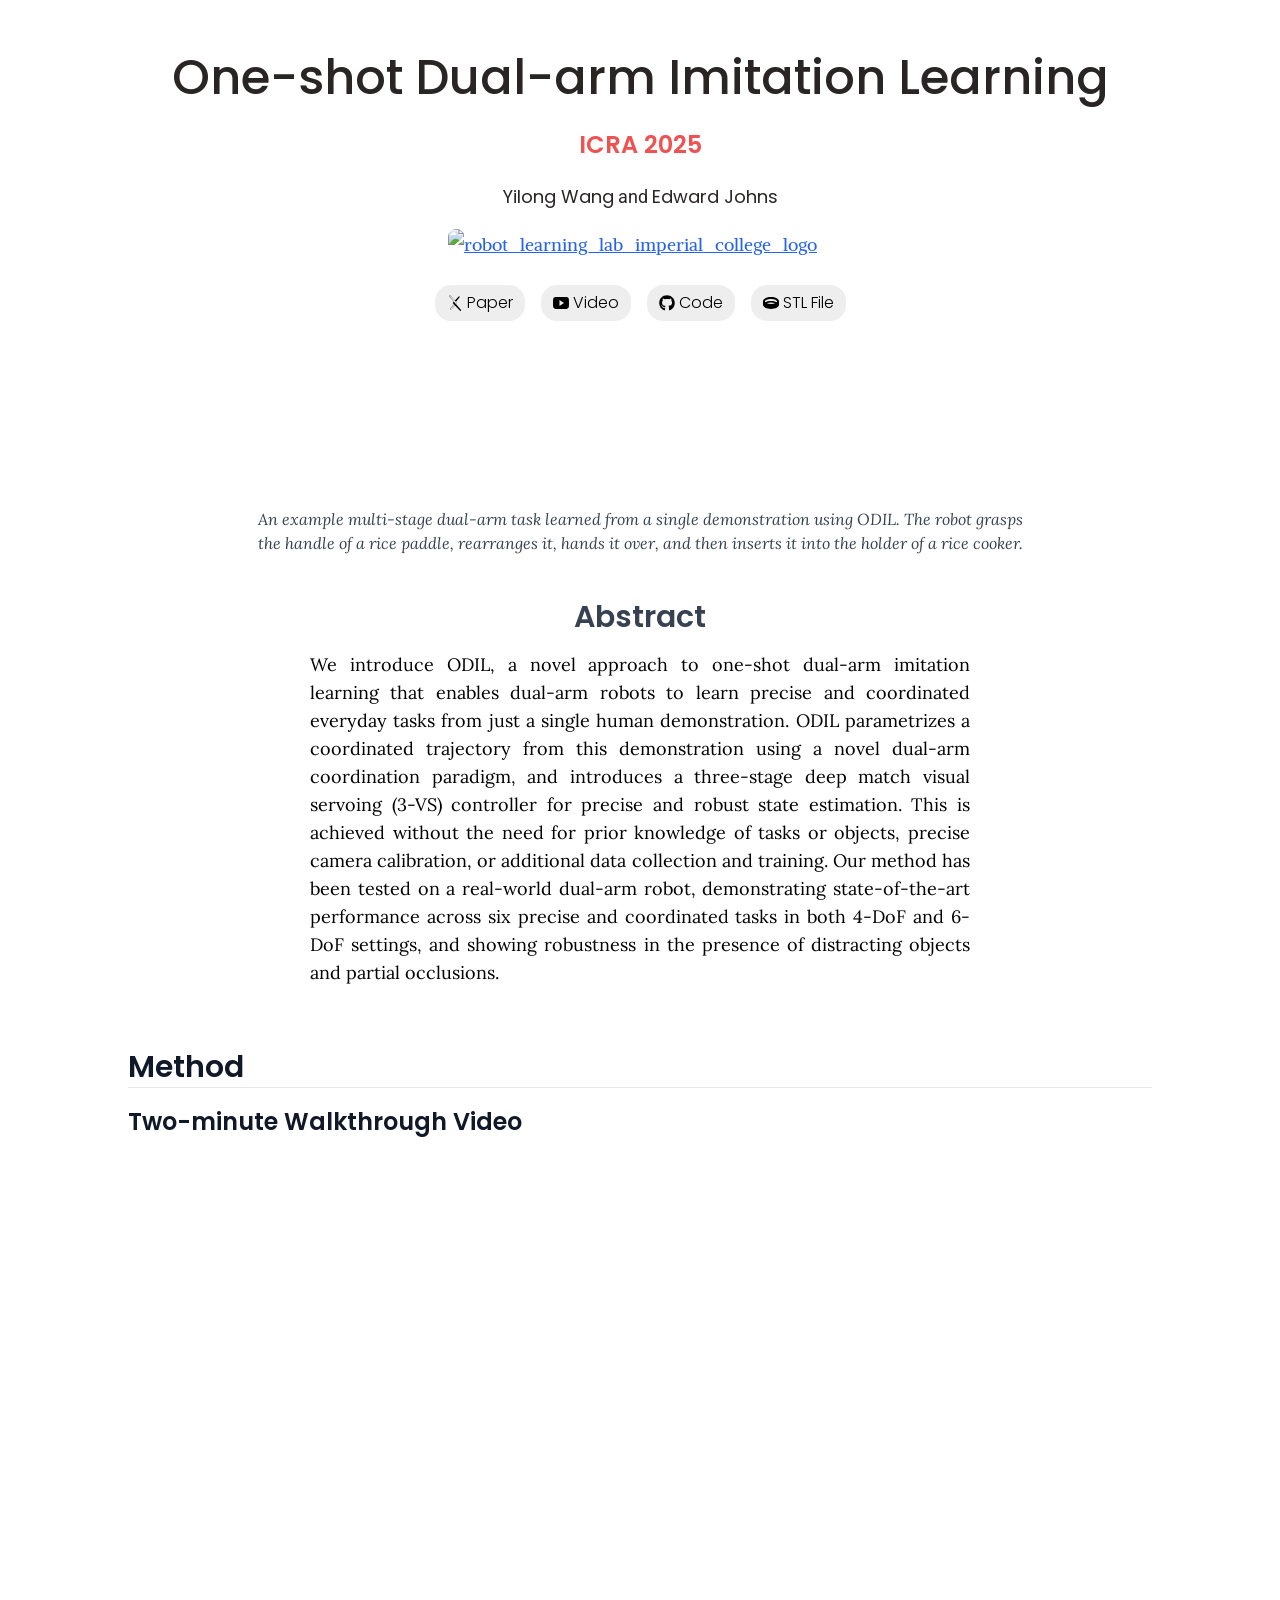
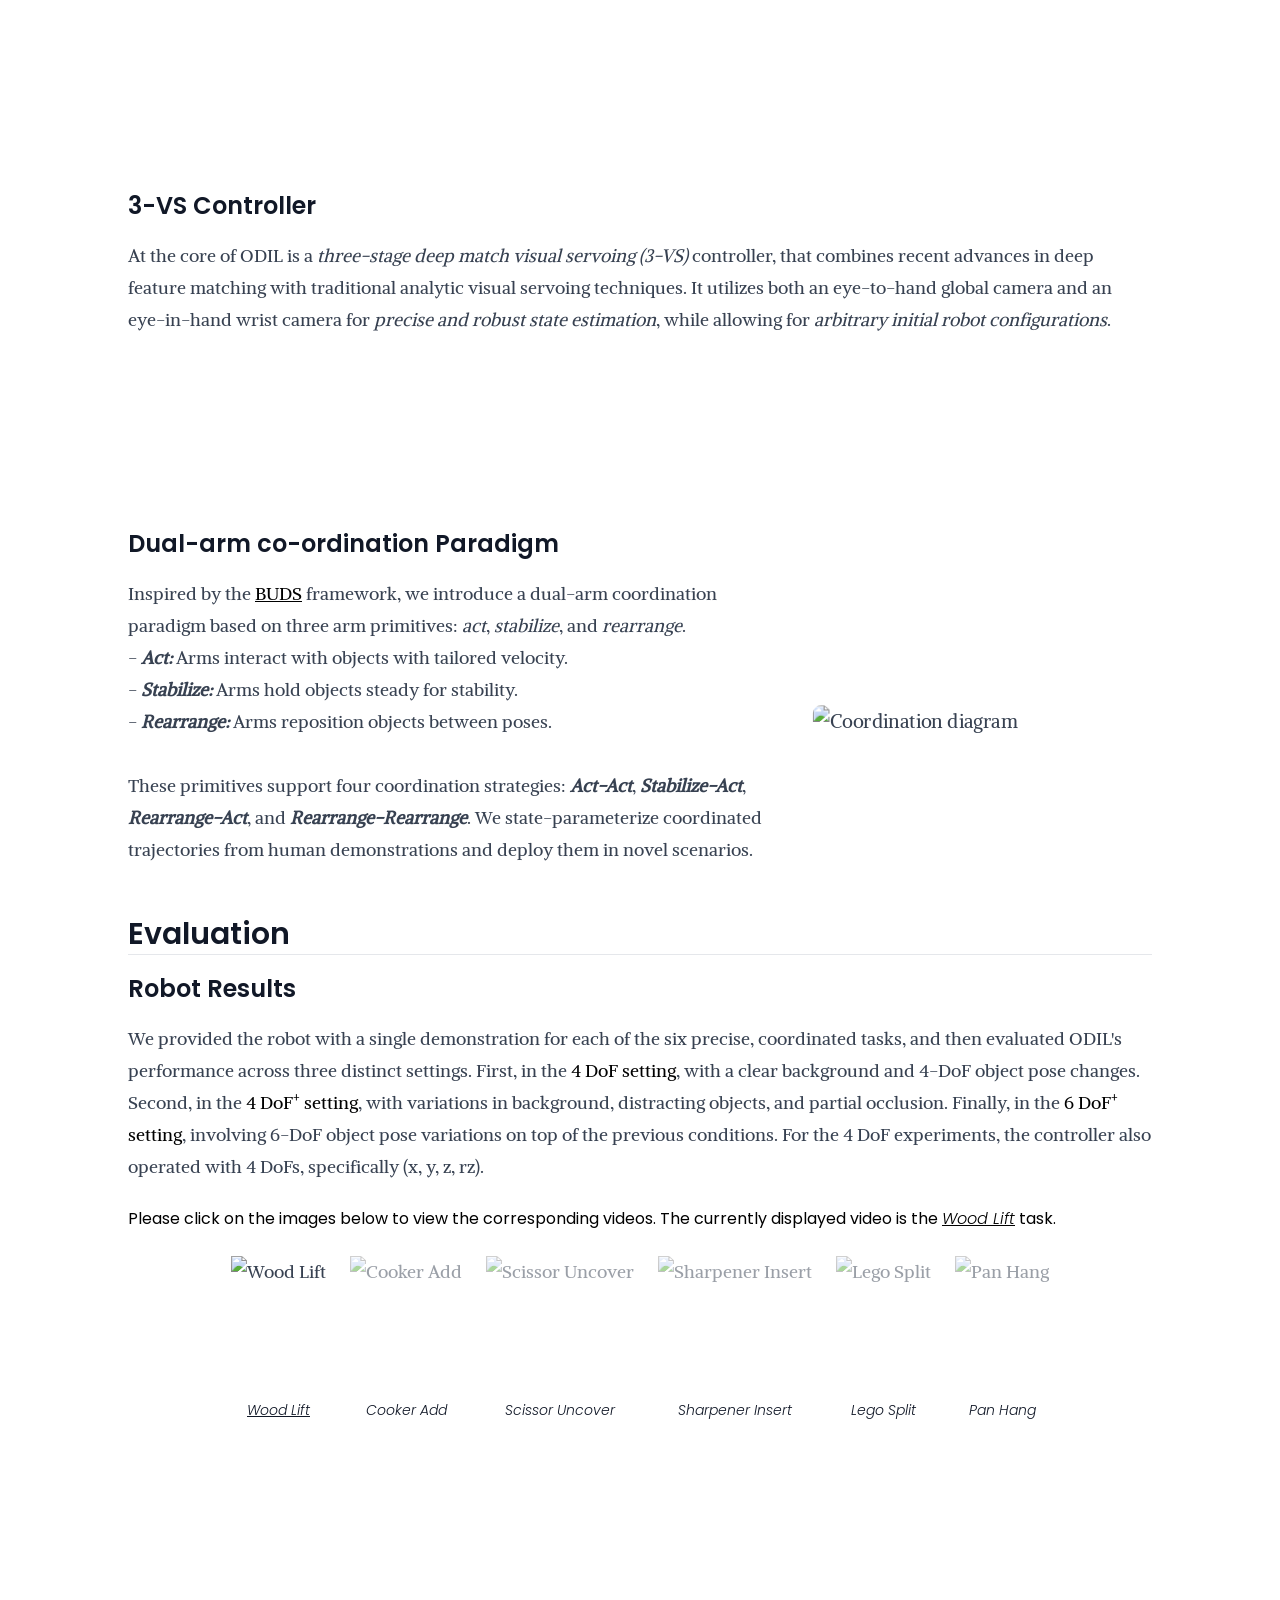
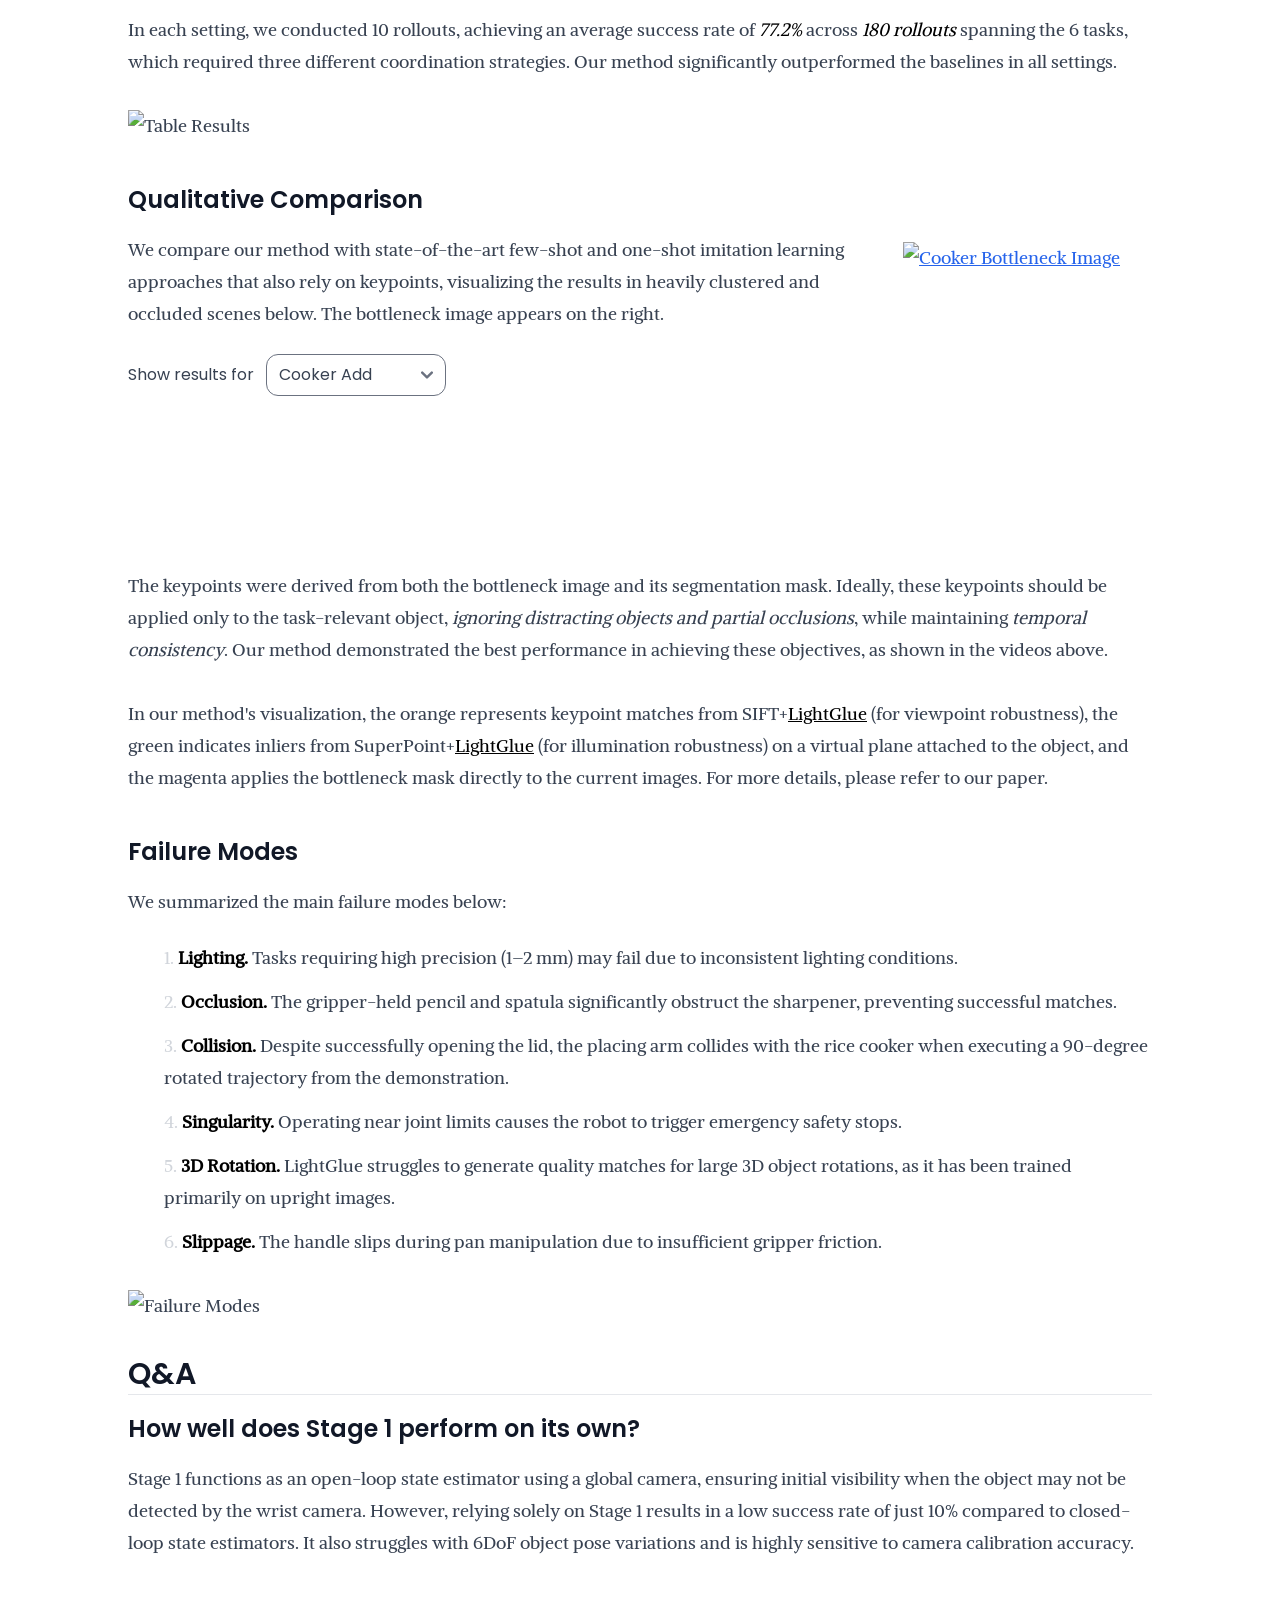
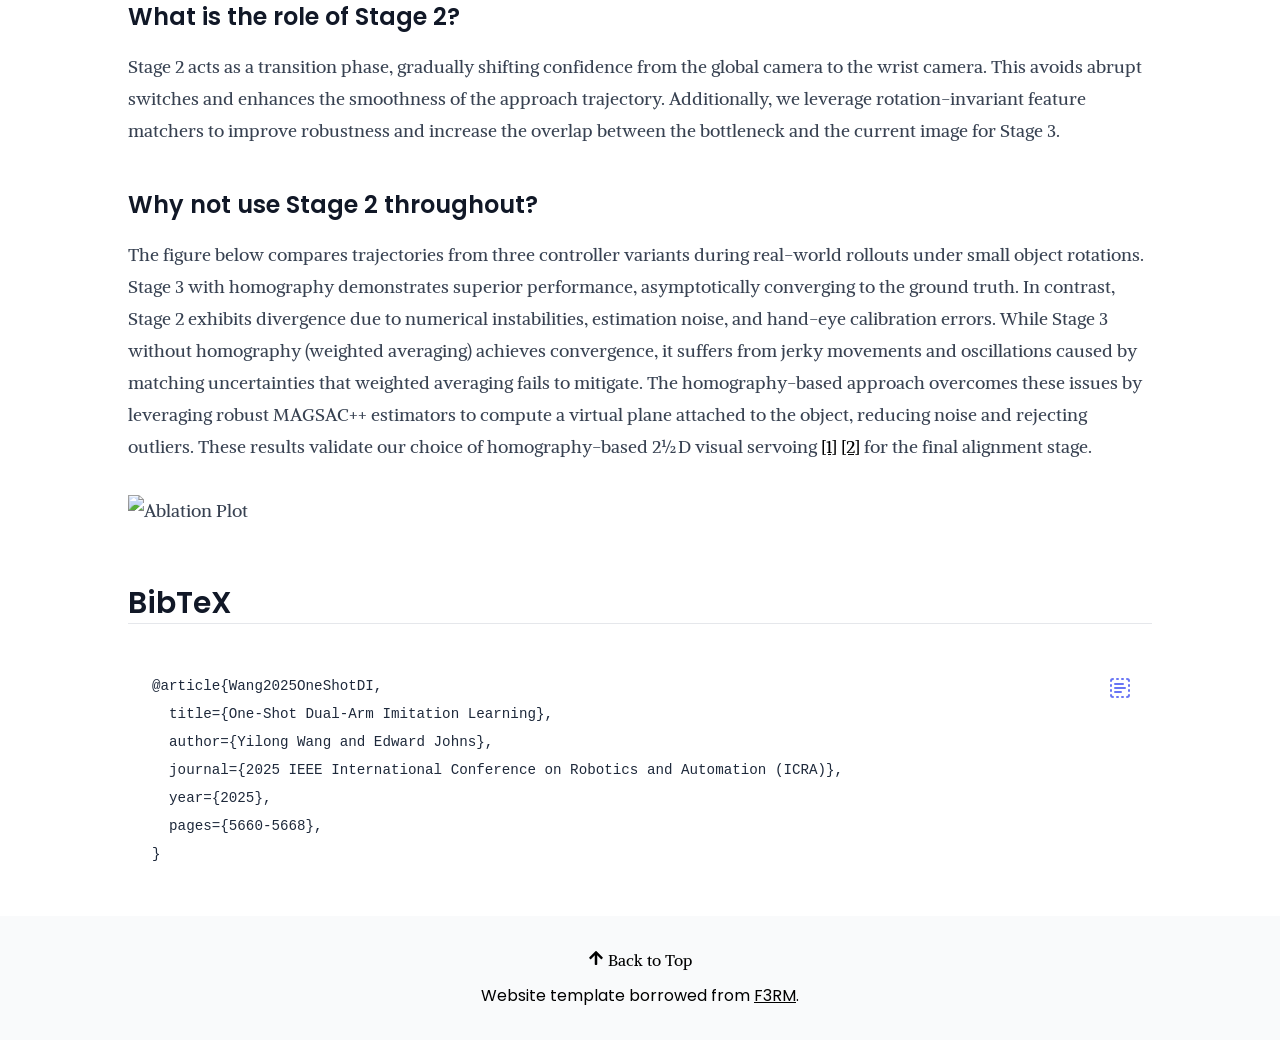
==== commit d44df03c: "Updates" ====
--- a/index.html
+++ b/index.html
@@ -1,7 +1,13 @@
 <!DOCTYPE html><html><head><meta charSet="utf-8"/><meta http-equiv="x-ua-compatible" content="ie=edge"/><meta name="viewport" content="width=device-width, initial-scale=1, shrink-to-fit=no"/><meta name="generator" content="Gatsby 5.14.1"/><style data-href="/ODIL/styles.6a13e8e2688bb39e5ebf.css" data-identity="gatsby-global-css">@import url(https://fonts.googleapis.com/css2?family=Roboto:ital,wght@0,100;0,300;0,400;0,500;0,700;0,900;1,100;1,300;1,400;1,500;1,700;1,900&display=swap);@import url(https://fonts.googleapis.com/css2?family=Poppins:ital,wght@0,100;0,200;0,300;0,400;0,500;0,600;0,700;0,800;0,900;1,100;1,200;1,300;1,400;1,500;1,600;1,700;1,800;1,900&family=Roboto:ital,wght@0,100;0,300;0,400;0,500;0,700;0,900;1,100;1,300;1,400;1,500;1,700;1,900&display=swap);@import url(https://fonts.googleapis.com/css2?family=Lora:ital,wght@0,400..700;1,400..700&display=swap);@import url(https://fonts.googleapis.com/css2?family=Alike&display=swap);
 /*
 ! tailwindcss v3.3.2 | MIT License | https://tailwindcss.com
-*/*,:after,:before{border:0 solid #e5e7eb;box-sizing:border-box}:after,:before{--tw-content:""}html{-webkit-text-size-adjust:100%;font-feature-settings:normal;font-family:ui-sans-serif,system-ui,-apple-system,BlinkMacSystemFont,Segoe UI,Roboto,Helvetica Neue,Arial,Noto Sans,sans-serif,Apple Color Emoji,Segoe UI Emoji,Segoe UI Symbol,Noto Color Emoji;font-variation-settings:normal;line-height:1.5;-moz-tab-size:4;-o-tab-size:4;tab-size:4}body{line-height:inherit;margin:0}hr{border-top-width:1px;color:inherit;height:0}abbr:where([title]){-webkit-text-decoration:underline dotted;text-decoration:underline dotted}h1,h2,h3,h4,h5,h6{font-size:inherit;font-weight:inherit}a{color:inherit;text-decoration:inherit}b,strong{font-weight:bolder}code,kbd,pre,samp{font-family:ui-monospace,SFMono-Regular,Menlo,Monaco,Consolas,Liberation Mono,Courier New,monospace;font-size:1em}small{font-size:80%}sub,sup{font-size:75%;line-height:0;position:relative;vertical-align:baseline}sub{bottom:-.25em}sup{top:-.5em}table{border-collapse:collapse;border-color:inherit;text-indent:0}button,input,optgroup,select,textarea{color:inherit;font-family:inherit;font-size:100%;font-weight:inherit;line-height:inherit;margin:0;padding:0}button,select{text-transform:none}[type=button],[type=reset],[type=submit],button{-webkit-appearance:button;background-color:transparent;background-image:none}:-moz-focusring{outline:auto}:-moz-ui-invalid{box-shadow:none}progress{vertical-align:baseline}::-webkit-inner-spin-button,::-webkit-outer-spin-button{height:auto}[type=search]{-webkit-appearance:textfield;outline-offset:-2px}::-webkit-search-decoration{-webkit-appearance:none}::-webkit-file-upload-button{-webkit-appearance:button;font:inherit}summary{display:list-item}blockquote,dd,dl,figure,h1,h2,h3,h4,h5,h6,hr,p,pre{margin:0}fieldset{margin:0}fieldset,legend{padding:0}menu,ol,ul{list-style:none;margin:0;padding:0}textarea{resize:vertical}input::-moz-placeholder,textarea::-moz-placeholder{color:#9ca3af}input::placeholder,textarea::placeholder{color:#9ca3af}[role=button],button{cursor:pointer}:disabled{cursor:default}audio,canvas,embed,iframe,img,object,svg,video{display:block;vertical-align:middle}img,video{height:auto;max-width:100%}[hidden]{display:none}::-webkit-datetime-edit,::-webkit-datetime-edit-day-field,::-webkit-datetime-edit-hour-field,::-webkit-datetime-edit-meridiem-field,::-webkit-datetime-edit-millisecond-field,::-webkit-datetime-edit-minute-field,::-webkit-datetime-edit-month-field,::-webkit-datetime-edit-second-field,::-webkit-datetime-edit-year-field{padding-bottom:0;padding-top:0}select{background-image:url("data:image/svg+xml;charset=utf-8,%3Csvg xmlns='http://www.w3.org/2000/svg' fill='none' viewBox='0 0 20 20'%3E%3Cpath stroke='%236B7280' stroke-linecap='round' stroke-linejoin='round' stroke-width='1.5' d='m6 8 4 4 4-4'/%3E%3C/svg%3E");background-position:right .5rem center;background-repeat:no-repeat;background-size:1.5em 1.5em;padding-right:2.5rem;-webkit-print-color-adjust:exact;print-color-adjust:exact}[type=checkbox]:checked,[type=radio]:checked{background-color:currentColor;background-position:50%;background-repeat:no-repeat;background-size:100% 100%;border-color:transparent}[type=checkbox]:checked{background-image:url("data:image/svg+xml;charset=utf-8,%3Csvg xmlns='http://www.w3.org/2000/svg' fill='%23fff' viewBox='0 0 16 16'%3E%3Cpath d='M12.207 4.793a1 1 0 0 1 0 1.414l-5 5a1 1 0 0 1-1.414 0l-2-2a1 1 0 0 1 1.414-1.414L6.5 9.086l4.293-4.293a1 1 0 0 1 1.414 0z'/%3E%3C/svg%3E")}[type=checkbox]:checked:focus,[type=checkbox]:checked:hover,[type=radio]:checked:focus,[type=radio]:checked:hover{background-color:currentColor;border-color:transparent}[type=checkbox]:indeterminate{background-image:url("data:image/svg+xml;charset=utf-8,%3Csvg xmlns='http://www.w3.org/2000/svg' fill='none' viewBox='0 0 16 16'%3E%3Cpath stroke='%23fff' stroke-linecap='round' stroke-linejoin='round' stroke-width='2' d='M4 8h8'/%3E%3C/svg%3E");background-size:100% 100%}[type=file]:focus{outline:1px solid ButtonText;outline:1px auto -webkit-focus-ring-color}[multiple],[type=date],[type=datetime-local],[type=email],[type=month],[type=number],[type=password],[type=search],[type=tel],[type=text],[type=time],[type=url],[type=week],select,textarea{--tw-shadow:0 0 #0000;-webkit-appearance:none;-moz-appearance:none;appearance:none;background-color:#fff;border-color:#6b7280;border-radius:0;border-width:1px;font-size:1rem;line-height:1.5rem;padding:.5rem .75rem}[multiple]:focus,[type=date]:focus,[type=datetime-local]:focus,[type=email]:focus,[type=month]:focus,[type=number]:focus,[type=password]:focus,[type=search]:focus,[type=tel]:focus,[type=text]:focus,[type=time]:focus,[type=url]:focus,[type=week]:focus,select:focus,textarea:focus{--tw-ring-inset:var(--tw-empty,/*!*/ /*!*/);--tw-ring-offset-width:0px;--tw-ring-offset-color:#fff;--tw-ring-color:#1c64f2;--tw-ring-offset-shadow:var(--tw-ring-inset) 0 0 0 var(--tw-ring-offset-width) var(--tw-ring-offset-color);--tw-ring-shadow:var(--tw-ring-inset) 0 0 0 calc(1px + var(--tw-ring-offset-width)) var(--tw-ring-color);border-color:#1c64f2;box-shadow:var(--tw-ring-offset-shadow),var(--tw-ring-shadow),var(--tw-shadow);outline:2px solid transparent;outline-offset:2px}input::-moz-placeholder,textarea::-moz-placeholder{color:#6b7280;opacity:1}input::placeholder,textarea::placeholder{color:#6b7280;opacity:1}::-webkit-datetime-edit-fields-wrapper{padding:0}::-webkit-date-and-time-value{min-height:1.5em}select:not([size]){background-image:url("data:image/svg+xml;charset=utf-8,%3Csvg xmlns='http://www.w3.org/2000/svg' fill='none' aria-hidden='true' viewBox='0 0 10 6'%3E%3Cpath stroke='%236B7280' stroke-linecap='round' stroke-linejoin='round' stroke-width='2' d='m1 1 4 4 4-4'/%3E%3C/svg%3E");background-position:right .75rem center;background-repeat:no-repeat;background-size:.75em .75em;padding-right:2.5rem;-webkit-print-color-adjust:exact;print-color-adjust:exact}[multiple]{background-image:none;background-position:0 0;background-repeat:unset;background-size:initial;padding-right:.75rem;-webkit-print-color-adjust:unset;print-color-adjust:unset}[type=checkbox],[type=radio]{--tw-shadow:0 0 #0000;-webkit-appearance:none;-moz-appearance:none;appearance:none;background-color:#fff;background-origin:border-box;border-color:#6b7280;border-width:1px;color:#1c64f2;display:inline-block;flex-shrink:0;height:1rem;padding:0;-webkit-print-color-adjust:exact;print-color-adjust:exact;-webkit-user-select:none;-moz-user-select:none;user-select:none;vertical-align:middle;width:1rem}[type=checkbox]{border-radius:0}[type=radio]{border-radius:100%}[type=checkbox]:focus,[type=radio]:focus{--tw-ring-inset:var(--tw-empty,/*!*/ /*!*/);--tw-ring-offset-width:2px;--tw-ring-offset-color:#fff;--tw-ring-color:#1c64f2;--tw-ring-offset-shadow:var(--tw-ring-inset) 0 0 0 var(--tw-ring-offset-width) var(--tw-ring-offset-color);--tw-ring-shadow:var(--tw-ring-inset) 0 0 0 calc(2px + var(--tw-ring-offset-width)) var(--tw-ring-color);box-shadow:var(--tw-ring-offset-shadow),var(--tw-ring-shadow),var(--tw-shadow);outline:2px solid transparent;outline-offset:2px}.dark [type=checkbox]:checked,.dark [type=radio]:checked,[type=checkbox]:checked,[type=radio]:checked{background-color:currentColor;background-position:50%;background-repeat:no-repeat;background-size:.55em .55em;border-color:transparent}[type=checkbox]:checked{background-image:url("data:image/svg+xml;charset=utf-8,%3Csvg xmlns='http://www.w3.org/2000/svg' fill='none' aria-hidden='true' viewBox='0 0 16 12'%3E%3Cpath stroke='%23fff' stroke-linecap='round' stroke-linejoin='round' stroke-width='3' d='M1 5.917 5.724 10.5 15 1.5'/%3E%3C/svg%3E");background-repeat:no-repeat;background-size:.55em .55em;-webkit-print-color-adjust:exact;print-color-adjust:exact}.dark [type=radio]:checked,[type=radio]:checked{background-image:url("data:image/svg+xml;charset=utf-8,%3Csvg xmlns='http://www.w3.org/2000/svg' fill='%23fff' viewBox='0 0 16 16'%3E%3Ccircle cx='8' cy='8' r='3'/%3E%3C/svg%3E");background-size:1em 1em}[type=checkbox]:indeterminate{background-color:currentColor;background-image:url("data:image/svg+xml;charset=utf-8,%3Csvg xmlns='http://www.w3.org/2000/svg' fill='none' aria-hidden='true' viewBox='0 0 16 12'%3E%3Cpath stroke='%23fff' stroke-linecap='round' stroke-linejoin='round' stroke-width='3' d='M1 5.917 5.724 10.5 15 1.5'/%3E%3C/svg%3E");background-position:50%;background-repeat:no-repeat;background-size:.55em .55em;border-color:transparent;-webkit-print-color-adjust:exact;print-color-adjust:exact}[type=checkbox]:indeterminate:focus,[type=checkbox]:indeterminate:hover{background-color:currentColor;border-color:transparent}[type=file]{background:unset;border-color:inherit;border-radius:0;border-width:0;font-size:unset;line-height:inherit;padding:0}[type=file]:focus{outline:1px auto inherit}input[type=file]::file-selector-button{background:#1f2937;border:0;color:#fff;cursor:pointer;font-size:.875rem;font-weight:500;margin-inline-end:1rem;margin-inline-start:-1rem;padding:.625rem 1rem .625rem 2rem}input[type=file]::file-selector-button:hover{background:#374151}.dark input[type=file]::file-selector-button{background:#4b5563;color:#fff}.dark input[type=file]::file-selector-button:hover{background:#6b7280}input[type=range]::-webkit-slider-thumb{appearance:none;-moz-appearance:none;-webkit-appearance:none;background:#1c64f2;border:0;border-radius:9999px;cursor:pointer;height:1.25rem;width:1.25rem}input[type=range]:disabled::-webkit-slider-thumb{background:#9ca3af}.dark input[type=range]:disabled::-webkit-slider-thumb{background:#6b7280}input[type=range]:focus::-webkit-slider-thumb{--tw-ring-offset-shadow:var(--tw-ring-inset) 0 0 0 var(--tw-ring-offset-width) var(--tw-ring-offset-color);--tw-ring-shadow:var(--tw-ring-inset) 0 0 0 calc(4px + var(--tw-ring-offset-width)) var(--tw-ring-color);--tw-ring-opacity:1px;--tw-ring-color:rgb(164 202 254/var(--tw-ring-opacity));box-shadow:var(--tw-ring-offset-shadow),var(--tw-ring-shadow),var(--tw-shadow,0 0 #0000);outline:2px solid transparent;outline-offset:2px}input[type=range]::-moz-range-thumb{appearance:none;-moz-appearance:none;-webkit-appearance:none;background:#1c64f2;border:0;border-radius:9999px;cursor:pointer;height:1.25rem;width:1.25rem}input[type=range]:disabled::-moz-range-thumb{background:#9ca3af}.dark input[type=range]:disabled::-moz-range-thumb{background:#6b7280}input[type=range]::-moz-range-progress{background:#3f83f8}input[type=range]::-ms-fill-lower{background:#3f83f8}input[type=range].range-sm::-webkit-slider-thumb{height:1rem;width:1rem}input[type=range].range-lg::-webkit-slider-thumb{height:1.5rem;width:1.5rem}input[type=range].range-sm::-moz-range-thumb{height:1rem;width:1rem}input[type=range].range-lg::-moz-range-thumb{height:1.5rem;width:1.5rem}.toggle-bg:after{background:#fff;border-color:#d1d5db;border-radius:9999px;border-width:1px;box-shadow:var(--tw-ring-inset) 0 0 0 calc(var(--tw-ring-offset-width)) var(--tw-ring-color);content:"";height:1.25rem;left:.125rem;position:absolute;top:.125rem;transition-duration:.15s;transition-property:background-color,border-color,color,fill,stroke,opacity,box-shadow,transform,filter,backdrop-filter,-webkit-backdrop-filter;width:1.25rem}input:checked+.toggle-bg:after{border-color:#fff;transform:translateX(100%)}input:checked+.toggle-bg{background:#1c64f2;border-color:#1c64f2}[data-tooltip-style^=light]+.tooltip>.tooltip-arrow:before{border-color:#e5e7eb;border-style:solid}[data-tooltip-style^=light]+.tooltip[data-popper-placement^=top]>.tooltip-arrow:before{border-bottom-width:1px;border-right-width:1px}[data-tooltip-style^=light]+.tooltip[data-popper-placement^=right]>.tooltip-arrow:before{border-bottom-width:1px;border-left-width:1px}[data-tooltip-style^=light]+.tooltip[data-popper-placement^=bottom]>.tooltip-arrow:before{border-left-width:1px;border-top-width:1px}[data-tooltip-style^=light]+.tooltip[data-popper-placement^=left]>.tooltip-arrow:before{border-right-width:1px;border-top-width:1px}.tooltip[data-popper-placement^=top]>.tooltip-arrow{bottom:-4px}.tooltip[data-popper-placement^=bottom]>.tooltip-arrow{top:-4px}.tooltip[data-popper-placement^=left]>.tooltip-arrow{right:-4px}.tooltip[data-popper-placement^=right]>.tooltip-arrow{left:-4px}.tooltip.invisible>.tooltip-arrow:before{visibility:hidden}[data-popper-arrow],[data-popper-arrow]:before{background:inherit;height:8px;position:absolute;width:8px}[data-popper-arrow]{visibility:hidden}[data-popper-arrow]:after,[data-popper-arrow]:before{content:"";transform:rotate(45deg);visibility:visible}[data-popper-arrow]:after{background:inherit;height:9px;position:absolute;width:9px}[role=tooltip]>[data-popper-arrow]:before{border-color:#e5e7eb;border-style:solid}.dark [role=tooltip]>[data-popper-arrow]:before{border-color:#4b5563;border-style:solid}[role=tooltip]>[data-popper-arrow]:after{border-color:#e5e7eb;border-style:solid}.dark [role=tooltip]>[data-popper-arrow]:after{border-color:#4b5563;border-style:solid}[data-popover][role=tooltip][data-popper-placement^=top]>[data-popper-arrow]:after,[data-popover][role=tooltip][data-popper-placement^=top]>[data-popper-arrow]:before{border-bottom-width:1px;border-right-width:1px}[data-popover][role=tooltip][data-popper-placement^=right]>[data-popper-arrow]:after,[data-popover][role=tooltip][data-popper-placement^=right]>[data-popper-arrow]:before{border-bottom-width:1px;border-left-width:1px}[data-popover][role=tooltip][data-popper-placement^=bottom]>[data-popper-arrow]:after,[data-popover][role=tooltip][data-popper-placement^=bottom]>[data-popper-arrow]:before{border-left-width:1px;border-top-width:1px}[data-popover][role=tooltip][data-popper-placement^=left]>[data-popper-arrow]:after,[data-popover][role=tooltip][data-popper-placement^=left]>[data-popper-arrow]:before{border-right-width:1px;border-top-width:1px}[data-popover][role=tooltip][data-popper-placement^=top]>[data-popper-arrow]{bottom:-5px}[data-popover][role=tooltip][data-popper-placement^=bottom]>[data-popper-arrow]{top:-5px}[data-popover][role=tooltip][data-popper-placement^=left]>[data-popper-arrow]{right:-5px}[data-popover][role=tooltip][data-popper-placement^=right]>[data-popper-arrow]{left:-5px}[role=tooltip].invisible>[data-popper-arrow]:after,[role=tooltip].invisible>[data-popper-arrow]:before{visibility:hidden}*,:after,:before{--tw-border-spacing-x:0;--tw-border-spacing-y:0;--tw-translate-x:0;--tw-translate-y:0;--tw-rotate:0;--tw-skew-x:0;--tw-skew-y:0;--tw-scale-x:1;--tw-scale-y:1;--tw-pan-x: ;--tw-pan-y: ;--tw-pinch-zoom: ;--tw-scroll-snap-strictness:proximity;--tw-gradient-from-position: ;--tw-gradient-via-position: ;--tw-gradient-to-position: ;--tw-ordinal: ;--tw-slashed-zero: ;--tw-numeric-figure: ;--tw-numeric-spacing: ;--tw-numeric-fraction: ;--tw-ring-inset: ;--tw-ring-offset-width:0px;--tw-ring-offset-color:#fff;--tw-ring-color:rgba(63,131,248,.5);--tw-ring-offset-shadow:0 0 #0000;--tw-ring-shadow:0 0 #0000;--tw-shadow:0 0 #0000;--tw-shadow-colored:0 0 #0000;--tw-blur: ;--tw-brightness: ;--tw-contrast: ;--tw-grayscale: ;--tw-hue-rotate: ;--tw-invert: ;--tw-saturate: ;--tw-sepia: ;--tw-drop-shadow: ;--tw-backdrop-blur: ;--tw-backdrop-brightness: ;--tw-backdrop-contrast: ;--tw-backdrop-grayscale: ;--tw-backdrop-hue-rotate: ;--tw-backdrop-invert: ;--tw-backdrop-opacity: ;--tw-backdrop-saturate: ;--tw-backdrop-sepia: }::backdrop{--tw-border-spacing-x:0;--tw-border-spacing-y:0;--tw-translate-x:0;--tw-translate-y:0;--tw-rotate:0;--tw-skew-x:0;--tw-skew-y:0;--tw-scale-x:1;--tw-scale-y:1;--tw-pan-x: ;--tw-pan-y: ;--tw-pinch-zoom: ;--tw-scroll-snap-strictness:proximity;--tw-gradient-from-position: ;--tw-gradient-via-position: ;--tw-gradient-to-position: ;--tw-ordinal: ;--tw-slashed-zero: ;--tw-numeric-figure: ;--tw-numeric-spacing: ;--tw-numeric-fraction: ;--tw-ring-inset: ;--tw-ring-offset-width:0px;--tw-ring-offset-color:#fff;--tw-ring-color:rgba(63,131,248,.5);--tw-ring-offset-shadow:0 0 #0000;--tw-ring-shadow:0 0 #0000;--tw-shadow:0 0 #0000;--tw-shadow-colored:0 0 #0000;--tw-blur: ;--tw-brightness: ;--tw-contrast: ;--tw-grayscale: ;--tw-hue-rotate: ;--tw-invert: ;--tw-saturate: ;--tw-sepia: ;--tw-drop-shadow: ;--tw-backdrop-blur: ;--tw-backdrop-brightness: ;--tw-backdrop-contrast: ;--tw-backdrop-grayscale: ;--tw-backdrop-hue-rotate: ;--tw-backdrop-invert: ;--tw-backdrop-opacity: ;--tw-backdrop-saturate: ;--tw-backdrop-sepia: }.container{width:100%}@media (min-width:640px){.container{max-width:640px}}@media (min-width:768px){.container{max-width:768px}}@media (min-width:1024px){.container{max-width:1024px}}@media (min-width:1280px){.container{max-width:1280px}}@media (min-width:1536px){.container{max-width:1536px}}.aspect-h-9{--tw-aspect-h:9}.aspect-w-16{--tw-aspect-w:16;padding-bottom:calc(var(--tw-aspect-h)/var(--tw-aspect-w)*100%);position:relative}.aspect-w-16>*{bottom:0;height:100%;left:0;position:absolute;right:0;top:0;width:100%}.format{color:var(--tw-prose-body);max-width:65ch}.format :where(p):not(:where([class~=not-format] *)){margin-bottom:1.25em;margin-top:1.25em}.format :where([class~=lead]):not(:where([class~=not-format] *)){color:var(--tw-prose-lead);font-size:1.25em;line-height:1.6;margin-bottom:1.2em;margin-top:1.2em}.format :where(a):not(:where([class~=not-format] *)){color:var(--tw-prose-links);font-weight:500;text-decoration:underline}.format :where(strong):not(:where([class~=not-format] *)){color:var(--tw-prose-bold);font-weight:600}.format :where(a strong):not(:where([class~=not-format] *)){color:inherit}.format :where(blockquote strong):not(:where([class~=not-format] *)){color:inherit}.format :where(thead th strong):not(:where([class~=not-format] *)){color:inherit}.format :where(ol):not(:where([class~=not-format] *)){list-style-type:decimal;margin-bottom:1.25em;margin-top:1.25em;padding-left:1.625em}.format :where(ol[type=A]):not(:where([class~=not-format] *)){list-style-type:upper-alpha}.format :where(ol[type=a]):not(:where([class~=not-format] *)){list-style-type:lower-alpha}.format :where(ol[type=A s]):not(:where([class~=not-format] *)){list-style-type:upper-alpha}.format :where(ol[type=a s]):not(:where([class~=not-format] *)){list-style-type:lower-alpha}.format :where(ol[type=I]):not(:where([class~=not-format] *)){list-style-type:upper-roman}.format :where(ol[type=i]):not(:where([class~=not-format] *)){list-style-type:lower-roman}.format :where(ol[type=I s]):not(:where([class~=not-format] *)){list-style-type:upper-roman}.format :where(ol[type=i s]):not(:where([class~=not-format] *)){list-style-type:lower-roman}.format :where(ol[type="1"]):not(:where([class~=not-format] *)){list-style-type:decimal}.format :where(ul):not(:where([class~=not-format] *)){list-style-type:disc;margin-bottom:1.25em;margin-top:1.25em;padding-left:1.625em}.format :where(ol>li):not(:where([class~=not-format] *))::marker{color:var(--tw-prose-counters);font-weight:400}.format :where(ul>li):not(:where([class~=not-format] *))::marker{color:var(--tw-prose-bullets)}.format :where(hr):not(:where([class~=not-format] *)){border-color:var(--tw-prose-hr);border-top-width:1px;margin-bottom:3em;margin-top:3em}.format :where(blockquote):not(:where([class~=not-format] *)){border-left-color:var(--tw-prose-quote-borders);border-left-width:.25rem;color:var(--tw-prose-quotes);font-style:italic;font-weight:500;margin-bottom:1.6em;margin-top:1.6em;padding-left:1em;quotes:"\201C""\201D""\2018""\2019"}.format :where(blockquote p:first-of-type):not(:where([class~=not-format] *)):before{content:open-quote}.format :where(blockquote p:last-of-type):not(:where([class~=not-format] *)):after{content:close-quote}.format :where(h1):not(:where([class~=not-format] *)){color:var(--tw-prose-headings);font-size:2.25em;font-weight:800;line-height:1.1111111;margin-bottom:.8888889em;margin-top:0}.format :where(h1 strong):not(:where([class~=not-format] *)){color:inherit;font-weight:900}.format :where(h2):not(:where([class~=not-format] *)){color:var(--tw-prose-headings);font-size:1.5em;font-weight:700;line-height:1.3333333;margin-bottom:1em;margin-top:2em}.format :where(h2 strong):not(:where([class~=not-format] *)){color:inherit;font-weight:800}.format :where(h3):not(:where([class~=not-format] *)){color:var(--tw-prose-headings);font-size:1.25em;font-weight:600;line-height:1.6;margin-bottom:.6em;margin-top:1.6em}.format :where(h3 strong):not(:where([class~=not-format] *)){color:inherit;font-weight:700}.format :where(h4):not(:where([class~=not-format] *)){color:var(--tw-prose-headings);font-weight:600;line-height:1.5;margin-bottom:.5em;margin-top:1.5em}.format :where(h4 strong):not(:where([class~=not-format] *)){color:inherit;font-weight:700}.format :where(img):not(:where([class~=not-format] *)){margin-bottom:2em;margin-top:2em}.format :where(figure>*):not(:where([class~=not-format] *)){margin-bottom:0;margin-top:0}.format :where(figcaption):not(:where([class~=not-format] *)){color:var(--tw-prose-captions);font-size:.875em;line-height:1.4285714;margin-top:.8571429em}.format :where(code):not(:where([class~=not-format] *)){color:var(--tw-prose-code);font-size:.875em;font-weight:600}.format :where(code):not(:where([class~=not-format] *)):before{content:"`"}.format :where(code):not(:where([class~=not-format] *)):after{content:"`"}.format :where(a code):not(:where([class~=not-format] *)){color:inherit}.format :where(h1 code):not(:where([class~=not-format] *)){color:inherit}.format :where(h2 code):not(:where([class~=not-format] *)){color:inherit;font-size:.875em}.format :where(h3 code):not(:where([class~=not-format] *)){color:inherit;font-size:.9em}.format :where(h4 code):not(:where([class~=not-format] *)){color:inherit}.format :where(blockquote code):not(:where([class~=not-format] *)){color:inherit}.format :where(thead th code):not(:where([class~=not-format] *)){color:inherit}.format :where(pre):not(:where([class~=not-format] *)){background-color:var(--tw-prose-pre-bg);border-radius:.375rem;color:var(--tw-prose-pre-code);font-size:.875em;font-weight:400;line-height:1.7142857;margin-bottom:1.7142857em;margin-top:1.7142857em;overflow-x:auto;padding:.8571429em 1.1428571em}.format :where(pre code):not(:where([class~=not-format] *)){background-color:transparent;border-radius:0;border-width:0;color:inherit;font-family:inherit;font-size:inherit;font-weight:inherit;line-height:inherit;padding:0}.format :where(pre code):not(:where([class~=not-format] *)):before{content:none}.format :where(pre code):not(:where([class~=not-format] *)):after{content:none}.format :where(table):not(:where([class~=not-format] *)){font-size:.875em;line-height:1.7142857;margin-bottom:2em;margin-top:2em;table-layout:auto;text-align:left;width:100%}.format :where(thead):not(:where([class~=not-format] *)){border-bottom-color:var(--tw-prose-th-borders);border-bottom-width:1px}.format :where(thead th):not(:where([class~=not-format] *)){color:var(--tw-prose-headings);font-weight:600;padding-bottom:.5714286em;padding-left:.5714286em;padding-right:.5714286em;vertical-align:bottom}.format :where(tbody tr):not(:where([class~=not-format] *)){border-bottom-color:var(--tw-prose-td-borders);border-bottom-width:1px}.format :where(tbody tr:last-child):not(:where([class~=not-format] *)){border-bottom-width:0}.format :where(tbody td):not(:where([class~=not-format] *)){vertical-align:baseline}.format :where(tfoot):not(:where([class~=not-format] *)){border-top-color:var(--tw-prose-th-borders);border-top-width:1px}.format :where(tfoot td):not(:where([class~=not-format] *)){vertical-align:top}.format{--tw-prose-body:#374151;--tw-prose-headings:#111827;--tw-prose-lead:#4b5563;--tw-prose-links:#111827;--tw-prose-bold:#111827;--tw-prose-counters:#6b7280;--tw-prose-bullets:#d1d5db;--tw-prose-hr:#e5e7eb;--tw-prose-quotes:#111827;--tw-prose-quote-borders:#e5e7eb;--tw-prose-captions:#6b7280;--tw-prose-code:#111827;--tw-prose-pre-code:#e5e7eb;--tw-prose-pre-bg:#1f2937;--tw-prose-th-borders:#d1d5db;--tw-prose-td-borders:#e5e7eb;--tw-prose-invert-body:#d1d5db;--tw-prose-invert-headings:#fff;--tw-prose-invert-lead:#9ca3af;--tw-prose-invert-links:#fff;--tw-prose-invert-bold:#fff;--tw-prose-invert-counters:#9ca3af;--tw-prose-invert-bullets:#4b5563;--tw-prose-invert-hr:#374151;--tw-prose-invert-quotes:#f3f4f6;--tw-prose-invert-quote-borders:#374151;--tw-prose-invert-captions:#9ca3af;--tw-prose-invert-code:#fff;--tw-prose-invert-pre-code:#d1d5db;--tw-prose-invert-pre-bg:rgba(0,0,0,.5);--tw-prose-invert-th-borders:#4b5563;--tw-prose-invert-td-borders:#374151;font-size:1rem;line-height:1.75}.format :where(video):not(:where([class~=not-format] *)){margin-bottom:2em;margin-top:2em}.format :where(figure):not(:where([class~=not-format] *)){margin-bottom:2em;margin-top:2em}.format :where(li):not(:where([class~=not-format] *)){margin-bottom:.5em;margin-top:.5em}.format :where(ol>li):not(:where([class~=not-format] *)){padding-left:.375em}.format :where(ul>li):not(:where([class~=not-format] *)){padding-left:.375em}.format :where(.format>ul>li p):not(:where([class~=not-format] *)){margin-bottom:.75em;margin-top:.75em}.format :where(.format>ul>li>:first-child):not(:where([class~=not-format] *)){margin-top:1.25em}.format :where(.format>ul>li>:last-child):not(:where([class~=not-format] *)){margin-bottom:1.25em}.format :where(.format>ol>li>:first-child):not(:where([class~=not-format] *)){margin-top:1.25em}.format :where(.format>ol>li>:last-child):not(:where([class~=not-format] *)){margin-bottom:1.25em}.format :where(ul ul,ul ol,ol ul,ol ol):not(:where([class~=not-format] *)){margin-bottom:.75em;margin-top:.75em}.format :where(hr+*):not(:where([class~=not-format] *)){margin-top:0}.format :where(h2+*):not(:where([class~=not-format] *)){margin-top:0}.format :where(h3+*):not(:where([class~=not-format] *)){margin-top:0}.format :where(h4+*):not(:where([class~=not-format] *)){margin-top:0}.format :where(thead th:first-child):not(:where([class~=not-format] *)){padding-left:0}.format :where(thead th:last-child):not(:where([class~=not-format] *)){padding-right:0}.format :where(tbody td,tfoot td):not(:where([class~=not-format] *)){padding:.5714286em}.format :where(tbody td:first-child,tfoot td:first-child):not(:where([class~=not-format] *)){padding-left:0}.format :where(tbody td:last-child,tfoot td:last-child):not(:where([class~=not-format] *)){padding-right:0}.format :where(.format>:first-child):not(:where([class~=not-format] *)){margin-top:0}.format :where(.format>:last-child):not(:where([class~=not-format] *)){margin-bottom:0}.format-sm :where(.format>ul>li p):not(:where([class~=not-format] *)){margin-bottom:.5714286em;margin-top:.5714286em}.format-sm :where(.format>ul>li>:first-child):not(:where([class~=not-format] *)){margin-top:1.1428571em}.format-sm :where(.format>ul>li>:last-child):not(:where([class~=not-format] *)){margin-bottom:1.1428571em}.format-sm :where(.format>ol>li>:first-child):not(:where([class~=not-format] *)){margin-top:1.1428571em}.format-sm :where(.format>ol>li>:last-child):not(:where([class~=not-format] *)){margin-bottom:1.1428571em}.format-sm :where(.format>:first-child):not(:where([class~=not-format] *)){margin-top:0}.format-sm :where(.format>:last-child):not(:where([class~=not-format] *)){margin-bottom:0}.format-base :where(.format>ul>li p):not(:where([class~=not-format] *)){margin-bottom:.75em;margin-top:.75em}.format-base :where(.format>ul>li>:first-child):not(:where([class~=not-format] *)){margin-top:1.25em}.format-base :where(.format>ul>li>:last-child):not(:where([class~=not-format] *)){margin-bottom:1.25em}.format-base :where(.format>ol>li>:first-child):not(:where([class~=not-format] *)){margin-top:1.25em}.format-base :where(.format>ol>li>:last-child):not(:where([class~=not-format] *)){margin-bottom:1.25em}.format-base :where(.format>:first-child):not(:where([class~=not-format] *)){margin-top:0}.format-base :where(.format>:last-child):not(:where([class~=not-format] *)){margin-bottom:0}.format-lg :where(.format>ul>li p):not(:where([class~=not-format] *)){margin-bottom:.8888889em;margin-top:.8888889em}.format-lg :where(.format>ul>li>:first-child):not(:where([class~=not-format] *)){margin-top:1.3333333em}.format-lg :where(.format>ul>li>:last-child):not(:where([class~=not-format] *)){margin-bottom:1.3333333em}.format-lg :where(.format>ol>li>:first-child):not(:where([class~=not-format] *)){margin-top:1.3333333em}.format-lg :where(.format>ol>li>:last-child):not(:where([class~=not-format] *)){margin-bottom:1.3333333em}.format-lg :where(.format>:first-child):not(:where([class~=not-format] *)){margin-top:0}.format-lg :where(.format>:last-child):not(:where([class~=not-format] *)){margin-bottom:0}.format-xl :where(.format>ul>li p):not(:where([class~=not-format] *)){margin-bottom:.8em;margin-top:.8em}.format-xl :where(.format>ul>li>:first-child):not(:where([class~=not-format] *)){margin-top:1.2em}.format-xl :where(.format>ul>li>:last-child):not(:where([class~=not-format] *)){margin-bottom:1.2em}.format-xl :where(.format>ol>li>:first-child):not(:where([class~=not-format] *)){margin-top:1.2em}.format-xl :where(.format>ol>li>:last-child):not(:where([class~=not-format] *)){margin-bottom:1.2em}.format-xl :where(.format>:first-child):not(:where([class~=not-format] *)){margin-top:0}.format-xl :where(.format>:last-child):not(:where([class~=not-format] *)){margin-bottom:0}.format-2xl :where(.format>ul>li p):not(:where([class~=not-format] *)){margin-bottom:.8333333em;margin-top:.8333333em}.format-2xl :where(.format>ul>li>:first-child):not(:where([class~=not-format] *)){margin-top:1.3333333em}.format-2xl :where(.format>ul>li>:last-child):not(:where([class~=not-format] *)){margin-bottom:1.3333333em}.format-2xl :where(.format>ol>li>:first-child):not(:where([class~=not-format] *)){margin-top:1.3333333em}.format-2xl :where(.format>ol>li>:last-child):not(:where([class~=not-format] *)){margin-bottom:1.3333333em}.format-2xl :where(.format>:first-child):not(:where([class~=not-format] *)){margin-top:0}.format-2xl :where(.format>:last-child):not(:where([class~=not-format] *)){margin-bottom:0}.format-blue{--tw-prose-links:#2563eb;--tw-prose-invert-links:#3b82f6}.sr-only{clip:rect(0,0,0,0);border-width:0;height:1px;margin:-1px;overflow:hidden;padding:0;position:absolute;white-space:nowrap;width:1px}.pointer-events-none{pointer-events:none}.invisible{visibility:hidden}.collapse{visibility:collapse}.fixed{position:fixed}.absolute{position:absolute}.relative{position:relative}.inset-y-0{bottom:0;top:0}.-bottom-1{bottom:-.25rem}.-left-1{left:-.25rem}.-left-1\.5{left:-.375rem}.-left-3{left:-.75rem}.-right-1{right:-.25rem}.-top-1{top:-.25rem}.bottom-5{bottom:1.25rem}.left-0{left:0}.left-1\/2{left:50%}.right-0{right:0}.top-0{top:0}.top-1\/2{top:50%}.-z-10{z-index:-10}.z-10{z-index:10}.z-20{z-index:20}.z-50{z-index:50}.float-right{float:right}.m-1{margin:.25rem}.m-2{margin:.5rem}.m-3{margin:.75rem}.\!my-0{margin-bottom:0!important;margin-top:0!important}.-mx-1{margin-left:-.25rem;margin-right:-.25rem}.-mx-1\.5{margin-left:-.375rem;margin-right:-.375rem}.-my-1{margin-bottom:-.25rem;margin-top:-.25rem}.-my-1\.5{margin-bottom:-.375rem;margin-top:-.375rem}.-my-12{margin-bottom:-3rem;margin-top:-3rem}.-my-3{margin-bottom:-.75rem;margin-top:-.75rem}.-my-6{margin-bottom:-1.5rem;margin-top:-1.5rem}.-my-8{margin-bottom:-2rem;margin-top:-2rem}.mx-1{margin-left:.25rem;margin-right:.25rem}.mx-2{margin-left:.5rem;margin-right:.5rem}.mx-4{margin-left:1rem;margin-right:1rem}.mx-auto{margin-left:auto;margin-right:auto}.my-1{margin-bottom:.25rem;margin-top:.25rem}.my-2{margin-bottom:.5rem;margin-top:.5rem}.my-4{margin-bottom:1rem;margin-top:1rem}.my-6{margin-bottom:1.5rem;margin-top:1.5rem}.\!-mb-2{margin-bottom:-.5rem!important}.\!mb-2{margin-bottom:.5rem!important}.\!mb-4{margin-bottom:1rem!important}.\!mb-8{margin-bottom:2rem!important}.\!mt-0{margin-top:0!important}.\!mt-14{margin-top:3.5rem!important}.\!mt-4{margin-top:1rem!important}.\!mt-6{margin-top:1.5rem!important}.-mb-2{margin-bottom:-.5rem}.-mb-px{margin-bottom:-1px}.-mt-4{margin-top:-1rem}.-mt-6{margin-top:-1.5rem}.-mt-8{margin-top:-2rem}.mb-1{margin-bottom:.25rem}.mb-10{margin-bottom:2.5rem}.mb-3{margin-bottom:.75rem}.mb-4{margin-bottom:1rem}.mb-5{margin-bottom:1.25rem}.mb-6{margin-bottom:1.5rem}.mb-8{margin-bottom:2rem}.ml-0{margin-left:0}.ml-1{margin-left:.25rem}.ml-2{margin-left:.5rem}.ml-3{margin-left:.75rem}.ml-6{margin-left:1.5rem}.ml-auto{margin-left:auto}.mr-0{margin-right:0}.mr-0\.5{margin-right:.125rem}.mr-1{margin-right:.25rem}.mr-2{margin-right:.5rem}.mr-3{margin-right:.75rem}.mr-4{margin-right:1rem}.mt-1{margin-top:.25rem}.mt-1\.5{margin-top:.375rem}.mt-2{margin-top:.5rem}.mt-2\.5{margin-top:.625rem}.mt-3{margin-top:.75rem}.mt-4{margin-top:1rem}.mt-6{margin-top:1.5rem}.mt-8{margin-top:2rem}.block{display:block}.inline-block{display:inline-block}.inline{display:inline}.flex{display:flex}.inline-flex{display:inline-flex}.table{display:table}.grid{display:grid}.hidden{display:none}.h-0{height:0}.h-0\.5{height:.125rem}.h-1{height:.25rem}.h-1\.5{height:.375rem}.h-10{height:2.5rem}.h-16{height:4rem}.h-2{height:.5rem}.h-2\.5{height:.625rem}.h-20{height:5rem}.h-3{height:.75rem}.h-3\.5{height:.875rem}.h-36{height:9rem}.h-4{height:1rem}.h-5{height:1.25rem}.h-6{height:1.5rem}.h-7{height:1.75rem}.h-8{height:2rem}.h-96{height:24rem}.h-auto{height:auto}.h-fit{height:-moz-fit-content;height:fit-content}.h-full{height:100%}.h-min{height:-moz-min-content;height:min-content}.h-modal{height:calc(100% - 2rem)}.h-px{height:1px}.max-h-24{max-height:6rem}.max-h-\[90vh\]{max-height:90vh}.w-10{width:2.5rem}.w-11{width:2.75rem}.w-12{width:3rem}.w-16{width:4rem}.w-2{width:.5rem}.w-2\/4{width:50%}.w-20{width:5rem}.w-3{width:.75rem}.w-3\.5{width:.875rem}.w-36{width:9rem}.w-4{width:1rem}.w-5{width:1.25rem}.w-6{width:1.5rem}.w-64{width:16rem}.w-7{width:1.75rem}.w-8{width:2rem}.w-auto{width:auto}.w-fit{width:-moz-fit-content;width:fit-content}.w-full{width:100%}.max-w-2xl{max-width:42rem}.max-w-3xl{max-width:48rem}.max-w-4xl{max-width:56rem}.max-w-5xl{max-width:64rem}.max-w-6xl{max-width:72rem}.max-w-7xl{max-width:80rem}.max-w-\[100\%\]{max-width:100%}.max-w-\[90\%\]{max-width:90%}.max-w-\[97\.5\%\]{max-width:97.5%}.max-w-lg{max-width:32rem}.max-w-md{max-width:28rem}.max-w-sm{max-width:24rem}.max-w-xl{max-width:36rem}.max-w-xs{max-width:20rem}.flex-1{flex:1 1 0%}.flex-shrink-0,.shrink-0{flex-shrink:0}.-translate-x-1\/2{--tw-translate-x:-50%}.-translate-x-1\/2,.-translate-y-1\/2{transform:translate(var(--tw-translate-x),var(--tw-translate-y)) rotate(var(--tw-rotate)) skewX(var(--tw-skew-x)) skewY(var(--tw-skew-y)) scaleX(var(--tw-scale-x)) scaleY(var(--tw-scale-y))}.-translate-y-1\/2{--tw-translate-y:-50%}.rotate-180{--tw-rotate:180deg}.rotate-180,.rotate-45{transform:translate(var(--tw-translate-x),var(--tw-translate-y)) rotate(var(--tw-rotate)) skewX(var(--tw-skew-x)) skewY(var(--tw-skew-y)) scaleX(var(--tw-scale-x)) scaleY(var(--tw-scale-y))}.rotate-45{--tw-rotate:45deg}.scale-75{--tw-scale-x:.75;--tw-scale-y:.75}.scale-75,.transform{transform:translate(var(--tw-translate-x),var(--tw-translate-y)) rotate(var(--tw-rotate)) skewX(var(--tw-skew-x)) skewY(var(--tw-skew-y)) scaleX(var(--tw-scale-x)) scaleY(var(--tw-scale-y))}@keyframes dance{0%,to{transform:translateY(0)}50%{transform:translateY(-10%)}}.animate-dance{animation:dance .5s ease-in-out infinite}@keyframes spin{to{transform:rotate(1turn)}}.animate-spin{animation:spin 1s linear infinite}.\!cursor-wait{cursor:wait!important}.cursor-grab{cursor:grab}.cursor-not-allowed{cursor:not-allowed}.cursor-pointer{cursor:pointer}.snap-x{scroll-snap-type:x var(--tw-scroll-snap-strictness)}.snap-mandatory{--tw-scroll-snap-strictness:mandatory}.snap-center{scroll-snap-align:center}.list-inside{list-style-position:inside}.list-decimal{list-style-type:decimal}.list-none{list-style-type:none}.appearance-none{-webkit-appearance:none;-moz-appearance:none;appearance:none}.grid-cols-4{grid-template-columns:repeat(4,minmax(0,1fr))}.flex-row{flex-direction:row}.flex-col{flex-direction:column}.flex-wrap{flex-wrap:wrap}.content-center{align-content:center}.items-start{align-items:flex-start}.items-end{align-items:flex-end}.items-center{align-items:center}.justify-start{justify-content:flex-start}.justify-end{justify-content:flex-end}.justify-center{justify-content:center}.justify-between{justify-content:space-between}.justify-items-center{justify-items:center}.gap-1{gap:.25rem}.gap-2{gap:.5rem}.gap-4{gap:1rem}.-space-x-4>:not([hidden])~:not([hidden]){--tw-space-x-reverse:0;margin-left:calc(-1rem*(1 - var(--tw-space-x-reverse)));margin-right:calc(-1rem*var(--tw-space-x-reverse))}.-space-x-px>:not([hidden])~:not([hidden]){--tw-space-x-reverse:0;margin-left:calc(-1px*(1 - var(--tw-space-x-reverse)));margin-right:calc(-1px*var(--tw-space-x-reverse))}.space-x-0>:not([hidden])~:not([hidden]){--tw-space-x-reverse:0;margin-left:calc(0px*(1 - var(--tw-space-x-reverse)));margin-right:calc(0px*var(--tw-space-x-reverse))}.space-x-1>:not([hidden])~:not([hidden]){--tw-space-x-reverse:0;margin-left:calc(.25rem*(1 - var(--tw-space-x-reverse)));margin-right:calc(.25rem*var(--tw-space-x-reverse))}.space-x-2>:not([hidden])~:not([hidden]){--tw-space-x-reverse:0;margin-left:calc(.5rem*(1 - var(--tw-space-x-reverse)));margin-right:calc(.5rem*var(--tw-space-x-reverse))}.space-x-3>:not([hidden])~:not([hidden]){--tw-space-x-reverse:0;margin-left:calc(.75rem*(1 - var(--tw-space-x-reverse)));margin-right:calc(.75rem*var(--tw-space-x-reverse))}.space-x-4>:not([hidden])~:not([hidden]){--tw-space-x-reverse:0;margin-left:calc(1rem*(1 - var(--tw-space-x-reverse)));margin-right:calc(1rem*var(--tw-space-x-reverse))}.space-y-0>:not([hidden])~:not([hidden]){--tw-space-y-reverse:0;margin-bottom:calc(0px*var(--tw-space-y-reverse));margin-top:calc(0px*(1 - var(--tw-space-y-reverse)))}.space-y-2>:not([hidden])~:not([hidden]){--tw-space-y-reverse:0;margin-bottom:calc(.5rem*var(--tw-space-y-reverse));margin-top:calc(.5rem*(1 - var(--tw-space-y-reverse)))}.space-y-4>:not([hidden])~:not([hidden]){--tw-space-y-reverse:0;margin-bottom:calc(1rem*var(--tw-space-y-reverse));margin-top:calc(1rem*(1 - var(--tw-space-y-reverse)))}.divide-x>:not([hidden])~:not([hidden]){--tw-divide-x-reverse:0;border-left-width:calc(1px*(1 - var(--tw-divide-x-reverse)));border-right-width:calc(1px*var(--tw-divide-x-reverse))}.divide-y>:not([hidden])~:not([hidden]){--tw-divide-y-reverse:0;border-bottom-width:calc(1px*var(--tw-divide-y-reverse));border-top-width:calc(1px*(1 - var(--tw-divide-y-reverse)))}.divide-gray-100>:not([hidden])~:not([hidden]){--tw-divide-opacity:1;border-color:rgb(243 244 246/var(--tw-divide-opacity))}.divide-gray-200>:not([hidden])~:not([hidden]){--tw-divide-opacity:1;border-color:rgb(229 231 235/var(--tw-divide-opacity))}.self-center{align-self:center}.overflow-auto{overflow:auto}.overflow-hidden{overflow:hidden}.overflow-y-auto{overflow-y:auto}.overflow-x-hidden{overflow-x:hidden}.overflow-y-hidden{overflow-y:hidden}.overflow-x-scroll{overflow-x:scroll}.scroll-smooth{scroll-behavior:smooth}.whitespace-nowrap{white-space:nowrap}.\!rounded-full{border-radius:9999px!important}.\!rounded-none{border-radius:0!important}.rounded{border-radius:.25rem}.rounded-2xl{border-radius:1rem}.rounded-full{border-radius:9999px}.rounded-lg{border-radius:.5rem}.rounded-md{border-radius:.375rem}.rounded-none{border-radius:0}.rounded-xl{border-radius:.75rem}.rounded-b{border-bottom-left-radius:.25rem;border-bottom-right-radius:.25rem}.rounded-l-lg{border-bottom-left-radius:.5rem;border-top-left-radius:.5rem}.rounded-l-md{border-bottom-left-radius:.375rem;border-top-left-radius:.375rem}.rounded-l-none{border-bottom-left-radius:0;border-top-left-radius:0}.rounded-r-lg{border-bottom-right-radius:.5rem;border-top-right-radius:.5rem}.rounded-r-none{border-bottom-right-radius:0;border-top-right-radius:0}.rounded-t{border-top-left-radius:.25rem;border-top-right-radius:.25rem}.rounded-t-lg{border-top-left-radius:.5rem;border-top-right-radius:.5rem}.border{border-width:1px}.border-0{border-width:0}.border-2{border-width:2px}.\!border-b-0{border-bottom-width:0!important}.border-b{border-bottom-width:1px}.border-b-2{border-bottom-width:2px}.border-b-\[1px\]{border-bottom-width:1px}.border-l{border-left-width:1px}.border-l-0{border-left-width:0}.border-r-0{border-right-width:0}.border-t{border-top-width:1px}.border-t-4{border-top-width:4px}.border-cyan-300{--tw-border-opacity:1;border-color:rgb(103 232 249/var(--tw-border-opacity))}.border-cyan-500{--tw-border-opacity:1;border-color:rgb(6 182 212/var(--tw-border-opacity))}.border-cyan-600{--tw-border-opacity:1;border-color:rgb(8 145 178/var(--tw-border-opacity))}.border-cyan-700{--tw-border-opacity:1;border-color:rgb(14 116 144/var(--tw-border-opacity))}.border-gray-100{--tw-border-opacity:1;border-color:rgb(243 244 246/var(--tw-border-opacity))}.border-gray-200{--tw-border-opacity:1;border-color:rgb(229 231 235/var(--tw-border-opacity))}.border-gray-300{--tw-border-opacity:1;border-color:rgb(209 213 219/var(--tw-border-opacity))}.border-gray-400{--tw-border-opacity:1;border-color:rgb(156 163 175/var(--tw-border-opacity))}.border-gray-500{--tw-border-opacity:1;border-color:rgb(107 114 128/var(--tw-border-opacity))}.border-gray-600{--tw-border-opacity:1;border-color:rgb(75 85 99/var(--tw-border-opacity))}.border-gray-900{--tw-border-opacity:1;border-color:rgb(17 24 39/var(--tw-border-opacity))}.border-green-300{--tw-border-opacity:1;border-color:rgb(132 225 188/var(--tw-border-opacity))}.border-green-500{--tw-border-opacity:1;border-color:rgb(14 159 110/var(--tw-border-opacity))}.border-green-700{--tw-border-opacity:1;border-color:rgb(4 108 78/var(--tw-border-opacity))}.border-indigo-300{--tw-border-opacity:1;border-color:rgb(180 198 252/var(--tw-border-opacity))}.border-indigo-400{--tw-border-opacity:1;border-color:rgb(141 162 251/var(--tw-border-opacity))}.border-indigo-500{--tw-border-opacity:1;border-color:rgb(104 117 245/var(--tw-border-opacity))}.border-lime-300{--tw-border-opacity:1;border-color:rgb(190 242 100/var(--tw-border-opacity))}.border-lime-400{--tw-border-opacity:1;border-color:rgb(163 230 53/var(--tw-border-opacity))}.border-lime-500{--tw-border-opacity:1;border-color:rgb(132 204 22/var(--tw-border-opacity))}.border-pink-300{--tw-border-opacity:1;border-color:rgb(248 180 217/var(--tw-border-opacity))}.border-pink-500{--tw-border-opacity:1;border-color:rgb(231 70 148/var(--tw-border-opacity))}.border-pink-600{--tw-border-opacity:1;border-color:rgb(214 31 105/var(--tw-border-opacity))}.border-purple-500{--tw-border-opacity:1;border-color:rgb(144 97 249/var(--tw-border-opacity))}.border-purple-900{--tw-border-opacity:1;border-color:rgb(74 29 150/var(--tw-border-opacity))}.border-red-300{--tw-border-opacity:1;border-color:rgb(248 180 180/var(--tw-border-opacity))}.border-red-500{--tw-border-opacity:1;border-color:rgb(240 82 82/var(--tw-border-opacity))}.border-red-900{--tw-border-opacity:1;border-color:rgb(119 29 29/var(--tw-border-opacity))}.border-teal-300{--tw-border-opacity:1;border-color:rgb(126 220 226/var(--tw-border-opacity))}.border-teal-500{--tw-border-opacity:1;border-color:rgb(6 148 162/var(--tw-border-opacity))}.border-transparent{border-color:transparent}.border-white{--tw-border-opacity:1;border-color:rgb(255 255 255/var(--tw-border-opacity))}.border-yellow-300{--tw-border-opacity:1;border-color:rgb(250 202 21/var(--tw-border-opacity))}.border-yellow-400{--tw-border-opacity:1;border-color:rgb(227 160 8/var(--tw-border-opacity))}.border-yellow-500{--tw-border-opacity:1;border-color:rgb(194 120 3/var(--tw-border-opacity))}.border-yellow-600{--tw-border-opacity:1;border-color:rgb(159 88 10/var(--tw-border-opacity))}.\!bg-cyan-50{--tw-bg-opacity:1!important;background-color:rgb(236 254 255/var(--tw-bg-opacity))!important}.\!bg-transparent{background-color:transparent!important}.bg-\[rgb\(238\2c 238\2c 238\)\]{--tw-bg-opacity:1;background-color:rgb(238 238 238/var(--tw-bg-opacity))}.bg-cyan-100{--tw-bg-opacity:1;background-color:rgb(207 250 254/var(--tw-bg-opacity))}.bg-cyan-200{--tw-bg-opacity:1;background-color:rgb(165 243 252/var(--tw-bg-opacity))}.bg-cyan-50{--tw-bg-opacity:1;background-color:rgb(236 254 255/var(--tw-bg-opacity))}.bg-cyan-500{--tw-bg-opacity:1;background-color:rgb(6 182 212/var(--tw-bg-opacity))}.bg-cyan-600{--tw-bg-opacity:1;background-color:rgb(8 145 178/var(--tw-bg-opacity))}.bg-cyan-700{--tw-bg-opacity:1;background-color:rgb(14 116 144/var(--tw-bg-opacity))}.bg-gray-100{--tw-bg-opacity:1;background-color:rgb(243 244 246/var(--tw-bg-opacity))}.bg-gray-200{--tw-bg-opacity:1;background-color:rgb(229 231 235/var(--tw-bg-opacity))}.bg-gray-400{--tw-bg-opacity:1;background-color:rgb(156 163 175/var(--tw-bg-opacity))}.bg-gray-50{--tw-bg-opacity:1;background-color:rgb(249 250 251/var(--tw-bg-opacity))}.bg-gray-500{--tw-bg-opacity:1;background-color:rgb(107 114 128/var(--tw-bg-opacity))}.bg-gray-600{--tw-bg-opacity:1;background-color:rgb(75 85 99/var(--tw-bg-opacity))}.bg-gray-700{--tw-bg-opacity:1;background-color:rgb(55 65 81/var(--tw-bg-opacity))}.bg-gray-800{--tw-bg-opacity:1;background-color:rgb(31 41 55/var(--tw-bg-opacity))}.bg-gray-900{--tw-bg-opacity:1;background-color:rgb(17 24 39/var(--tw-bg-opacity))}.bg-green-100{--tw-bg-opacity:1;background-color:rgb(222 247 236/var(--tw-bg-opacity))}.bg-green-400{--tw-bg-opacity:1;background-color:rgb(49 196 141/var(--tw-bg-opacity))}.bg-green-50{--tw-bg-opacity:1;background-color:rgb(243 250 247/var(--tw-bg-opacity))}.bg-green-500{--tw-bg-opacity:1;background-color:rgb(14 159 110/var(--tw-bg-opacity))}.bg-green-600{--tw-bg-opacity:1;background-color:rgb(5 122 85/var(--tw-bg-opacity))}.bg-green-700{--tw-bg-opacity:1;background-color:rgb(4 108 78/var(--tw-bg-opacity))}.bg-indigo-100{--tw-bg-opacity:1;background-color:rgb(229 237 255/var(--tw-bg-opacity))}.bg-indigo-400{--tw-bg-opacity:1;background-color:rgb(141 162 251/var(--tw-bg-opacity))}.bg-indigo-600{--tw-bg-opacity:1;background-color:rgb(88 80 236/var(--tw-bg-opacity))}.bg-lime-100{--tw-bg-opacity:1;background-color:rgb(236 252 203/var(--tw-bg-opacity))}.bg-lime-400{--tw-bg-opacity:1;background-color:rgb(163 230 53/var(--tw-bg-opacity))}.bg-pink-100{--tw-bg-opacity:1;background-color:rgb(252 232 243/var(--tw-bg-opacity))}.bg-pink-600{--tw-bg-opacity:1;background-color:rgb(214 31 105/var(--tw-bg-opacity))}.bg-purple-100{--tw-bg-opacity:1;background-color:rgb(237 235 254/var(--tw-bg-opacity))}.bg-purple-50{--tw-bg-opacity:1;background-color:rgb(246 245 255/var(--tw-bg-opacity))}.bg-purple-600{--tw-bg-opacity:1;background-color:rgb(126 58 242/var(--tw-bg-opacity))}.bg-purple-700{--tw-bg-opacity:1;background-color:rgb(108 43 217/var(--tw-bg-opacity))}.bg-red-100{--tw-bg-opacity:1;background-color:rgb(253 232 232/var(--tw-bg-opacity))}.bg-red-400{--tw-bg-opacity:1;background-color:rgb(249 128 128/var(--tw-bg-opacity))}.bg-red-50{--tw-bg-opacity:1;background-color:rgb(253 242 242/var(--tw-bg-opacity))}.bg-red-600{--tw-bg-opacity:1;background-color:rgb(224 36 36/var(--tw-bg-opacity))}.bg-red-700{--tw-bg-opacity:1;background-color:rgb(200 30 30/var(--tw-bg-opacity))}.bg-teal-100{--tw-bg-opacity:1;background-color:rgb(213 245 246/var(--tw-bg-opacity))}.bg-transparent{background-color:transparent}.bg-white{--tw-bg-opacity:1;background-color:rgb(255 255 255/var(--tw-bg-opacity))}.bg-white\/30{background-color:hsla(0,0%,100%,.3)}.bg-white\/50{background-color:hsla(0,0%,100%,.5)}.bg-yellow-100{--tw-bg-opacity:1;background-color:rgb(253 246 178/var(--tw-bg-opacity))}.bg-yellow-400{--tw-bg-opacity:1;background-color:rgb(227 160 8/var(--tw-bg-opacity))}.bg-yellow-50{--tw-bg-opacity:1;background-color:rgb(253 253 234/var(--tw-bg-opacity))}.bg-yellow-600{--tw-bg-opacity:1;background-color:rgb(159 88 10/var(--tw-bg-opacity))}.bg-opacity-50{--tw-bg-opacity:0.5}.bg-gradient-to-br{background-image:linear-gradient(to bottom right,var(--tw-gradient-stops))}.bg-gradient-to-r{background-image:linear-gradient(to right,var(--tw-gradient-stops))}.from-cyan-400{--tw-gradient-from:#22d3ee var(--tw-gradient-from-position);--tw-gradient-to:rgba(34,211,238,0) var(--tw-gradient-to-position);--tw-gradient-stops:var(--tw-gradient-from),var(--tw-gradient-to)}.from-cyan-500{--tw-gradient-from:#06b6d4 var(--tw-gradient-from-position);--tw-gradient-to:rgba(6,182,212,0) var(--tw-gradient-to-position);--tw-gradient-stops:var(--tw-gradient-from),var(--tw-gradient-to)}.from-green-400{--tw-gradient-from:#31c48d var(--tw-gradient-from-position);--tw-gradient-to:rgba(49,196,141,0) var(--tw-gradient-to-position);--tw-gradient-stops:var(--tw-gradient-from),var(--tw-gradient-to)}.from-lime-200{--tw-gradient-from:#d9f99d var(--tw-gradient-from-position);--tw-gradient-to:hsla(81,88%,80%,0) var(--tw-gradient-to-position);--tw-gradient-stops:var(--tw-gradient-from),var(--tw-gradient-to)}.from-pink-100\/70{--tw-gradient-from:rgba(252,232,243,.7) var(--tw-gradient-from-position);--tw-gradient-to:rgba(252,232,243,0) var(--tw-gradient-to-position);--tw-gradient-stops:var(--tw-gradient-from),var(--tw-gradient-to)}.from-pink-400{--tw-gradient-from:#f17eb8 var(--tw-gradient-from-position);--tw-gradient-to:rgba(241,126,184,0) var(--tw-gradient-to-position);--tw-gradient-stops:var(--tw-gradient-from),var(--tw-gradient-to)}.from-pink-500{--tw-gradient-from:#e74694 var(--tw-gradient-from-position);--tw-gradient-to:rgba(231,70,148,0) var(--tw-gradient-to-position);--tw-gradient-stops:var(--tw-gradient-from),var(--tw-gradient-to)}.from-purple-500{--tw-gradient-from:#9061f9 var(--tw-gradient-from-position);--tw-gradient-to:rgba(144,97,249,0) var(--tw-gradient-to-position);--tw-gradient-stops:var(--tw-gradient-from),var(--tw-gradient-to)}.from-purple-600{--tw-gradient-from:#7e3af2 var(--tw-gradient-from-position);--tw-gradient-to:rgba(126,58,242,0) var(--tw-gradient-to-position);--tw-gradient-stops:var(--tw-gradient-from),var(--tw-gradient-to)}.from-red-200{--tw-gradient-from:#fbd5d5 var(--tw-gradient-from-position);--tw-gradient-to:hsla(0,83%,91%,0) var(--tw-gradient-to-position);--tw-gradient-stops:var(--tw-gradient-from),var(--tw-gradient-to)}.from-red-400{--tw-gradient-from:#f98080 var(--tw-gradient-from-position);--tw-gradient-to:hsla(0,91%,74%,0) var(--tw-gradient-to-position);--tw-gradient-stops:var(--tw-gradient-from),var(--tw-gradient-to)}.from-teal-200{--tw-gradient-from:#afecef var(--tw-gradient-from-position);--tw-gradient-to:rgba(175,236,239,0) var(--tw-gradient-to-position);--tw-gradient-stops:var(--tw-gradient-from),var(--tw-gradient-to)}.from-teal-400{--tw-gradient-from:#16bdca var(--tw-gradient-from-position);--tw-gradient-to:rgba(22,189,202,0) var(--tw-gradient-to-position);--tw-gradient-stops:var(--tw-gradient-from),var(--tw-gradient-to)}.via-cyan-500{--tw-gradient-to:rgba(6,182,212,0) var(--tw-gradient-to-position);--tw-gradient-stops:var(--tw-gradient-from),#06b6d4 var(--tw-gradient-via-position),var(--tw-gradient-to)}.via-cyan-600{--tw-gradient-to:rgba(8,145,178,0) var(--tw-gradient-to-position);--tw-gradient-stops:var(--tw-gradient-from),#0891b2 var(--tw-gradient-via-position),var(--tw-gradient-to)}.via-green-500{--tw-gradient-to:rgba(14,159,110,0) var(--tw-gradient-to-position);--tw-gradient-stops:var(--tw-gradient-from),#0e9f6e var(--tw-gradient-via-position),var(--tw-gradient-to)}.via-indigo-100\/70{--tw-gradient-to:rgba(229,237,255,0) var(--tw-gradient-to-position);--tw-gradient-stops:var(--tw-gradient-from),rgba(229,237,255,.7) var(--tw-gradient-via-position),var(--tw-gradient-to)}.via-indigo-600{--tw-gradient-to:rgba(88,80,236,0) var(--tw-gradient-to-position);--tw-gradient-stops:var(--tw-gradient-from),#5850ec var(--tw-gradient-via-position),var(--tw-gradient-to)}.via-lime-400{--tw-gradient-to:rgba(163,230,53,0) var(--tw-gradient-to-position);--tw-gradient-stops:var(--tw-gradient-from),#a3e635 var(--tw-gradient-via-position),var(--tw-gradient-to)}.via-pink-500{--tw-gradient-to:rgba(231,70,148,0) var(--tw-gradient-to-position);--tw-gradient-stops:var(--tw-gradient-from),#e74694 var(--tw-gradient-via-position),var(--tw-gradient-to)}.via-purple-600{--tw-gradient-to:rgba(126,58,242,0) var(--tw-gradient-to-position);--tw-gradient-stops:var(--tw-gradient-from),#7e3af2 var(--tw-gradient-via-position),var(--tw-gradient-to)}.via-red-300{--tw-gradient-to:hsla(0,83%,84%,0) var(--tw-gradient-to-position);--tw-gradient-stops:var(--tw-gradient-from),#f8b4b4 var(--tw-gradient-via-position),var(--tw-gradient-to)}.via-red-500{--tw-gradient-to:rgba(240,82,82,0) var(--tw-gradient-to-position);--tw-gradient-stops:var(--tw-gradient-from),#f05252 var(--tw-gradient-via-position),var(--tw-gradient-to)}.via-teal-500{--tw-gradient-to:rgba(6,148,162,0) var(--tw-gradient-to-position);--tw-gradient-stops:var(--tw-gradient-from),#0694a2 var(--tw-gradient-via-position),var(--tw-gradient-to)}.to-cyan-500{--tw-gradient-to:#06b6d4 var(--tw-gradient-to-position)}.to-cyan-600{--tw-gradient-to:#0891b2 var(--tw-gradient-to-position)}.to-cyan-700{--tw-gradient-to:#0e7490 var(--tw-gradient-to-position)}.to-emerald-100\/70{--tw-gradient-to:rgba(209,250,229,.7) var(--tw-gradient-to-position)}.to-emerald-400{--tw-gradient-to:#34d399 var(--tw-gradient-to-position)}.to-green-600{--tw-gradient-to:#057a55 var(--tw-gradient-to-position)}.to-lime-200{--tw-gradient-to:#d9f99d var(--tw-gradient-to-position)}.to-lime-500{--tw-gradient-to:#84cc16 var(--tw-gradient-to-position)}.to-orange-400{--tw-gradient-to:#ff8a4c var(--tw-gradient-to-position)}.to-pink-500{--tw-gradient-to:#e74694 var(--tw-gradient-to-position)}.to-pink-600{--tw-gradient-to:#d61f69 var(--tw-gradient-to-position)}.to-purple-700{--tw-gradient-to:#6c2bd9 var(--tw-gradient-to-position)}.to-red-600{--tw-gradient-to:#e02424 var(--tw-gradient-to-position)}.to-teal-600{--tw-gradient-to:#047481 var(--tw-gradient-to-position)}.to-yellow-200{--tw-gradient-to:#fce96a var(--tw-gradient-to-position)}.bg-clip-text{-webkit-background-clip:text;background-clip:text}.fill-current{fill:currentColor}.fill-cyan-600{fill:#0891b2}.fill-gray-600{fill:#4b5563}.fill-green-500{fill:#0e9f6e}.fill-pink-600{fill:#d61f69}.fill-purple-600{fill:#7e3af2}.fill-red-600{fill:#e02424}.fill-yellow-400{fill:#e3a008}.object-cover{-o-object-fit:cover;object-fit:cover}.\!p-2{padding:.5rem!important}.p-0{padding:0}.p-0\.5{padding:.125rem}.p-1{padding:.25rem}.p-1\.5{padding:.375rem}.p-2{padding:.5rem}.p-2\.5{padding:.625rem}.p-4{padding:1rem}.p-5{padding:1.25rem}.p-6{padding:1.5rem}.px-1{padding-left:.25rem;padding-right:.25rem}.px-1\.5{padding-left:.375rem;padding-right:.375rem}.px-2{padding-left:.5rem;padding-right:.5rem}.px-3{padding-left:.75rem;padding-right:.75rem}.px-4{padding-left:1rem;padding-right:1rem}.px-5{padding-left:1.25rem;padding-right:1.25rem}.px-6{padding-left:1.5rem;padding-right:1.5rem}.px-8{padding-left:2rem;padding-right:2rem}.py-0{padding-bottom:0;padding-top:0}.py-0\.5{padding-bottom:.125rem;padding-top:.125rem}.py-1{padding-bottom:.25rem;padding-top:.25rem}.py-1\.5{padding-bottom:.375rem;padding-top:.375rem}.py-2{padding-bottom:.5rem;padding-top:.5rem}.py-2\.5{padding-bottom:.625rem;padding-top:.625rem}.py-3{padding-bottom:.75rem;padding-top:.75rem}.py-4{padding-bottom:1rem;padding-top:1rem}.py-5{padding-bottom:1.25rem;padding-top:1.25rem}.py-8{padding-bottom:2rem;padding-top:2rem}.pb-1{padding-bottom:.25rem}.pb-4{padding-bottom:1rem}.pb-8{padding-bottom:2rem}.pl-0{padding-left:0}.pl-0\.5{padding-left:.125rem}.pl-10{padding-left:2.5rem}.pl-2{padding-left:.5rem}.pl-2\.5{padding-left:.625rem}.pl-3{padding-left:.75rem}.pl-8{padding-left:2rem}.pr-10{padding-right:2.5rem}.pr-3{padding-right:.75rem}.pr-4{padding-right:1rem}.pt-0{padding-top:0}.pt-4{padding-top:1rem}.pt-6{padding-top:1.5rem}.text-left{text-align:left}.text-center{text-align:center}.text-justify{text-align:justify}.align-middle{vertical-align:middle}.align-text-top{vertical-align:text-top}.font-Alike{font-family:Alike,serif}.font-Lora{font-family:Lora,serif}.font-Poppins{font-family:Poppins,sans-serif}.font-Roboto{font-family:Roboto,sans-serif}.text-2xl{font-size:1.5rem;line-height:2rem}.text-3xl{font-size:1.875rem;line-height:2.25rem}.text-base{font-size:1rem;line-height:1.5rem}.text-lg{font-size:1.125rem;line-height:1.75rem}.text-sm{font-size:.875rem;line-height:1.25rem}.text-xl{font-size:1.25rem;line-height:1.75rem}.text-xs{font-size:.75rem;line-height:1rem}.font-bold{font-weight:700}.font-extrabold{font-weight:800}.font-light{font-weight:300}.font-medium{font-weight:500}.font-normal{font-weight:400}.font-semibold{font-weight:600}.uppercase{text-transform:uppercase}.italic{font-style:italic}.leading-8{line-height:2rem}.leading-none{line-height:1}.leading-tight{line-height:1.25}.text-black{--tw-text-opacity:1;color:rgb(0 0 0/var(--tw-text-opacity))}.text-cyan-300{--tw-text-opacity:1;color:rgb(103 232 249/var(--tw-text-opacity))}.text-cyan-500{--tw-text-opacity:1;color:rgb(6 182 212/var(--tw-text-opacity))}.text-cyan-600{--tw-text-opacity:1;color:rgb(8 145 178/var(--tw-text-opacity))}.text-cyan-700{--tw-text-opacity:1;color:rgb(14 116 144/var(--tw-text-opacity))}.text-cyan-800{--tw-text-opacity:1;color:rgb(21 94 117/var(--tw-text-opacity))}.text-cyan-900{--tw-text-opacity:1;color:rgb(22 78 99/var(--tw-text-opacity))}.text-gray-100{--tw-text-opacity:1;color:rgb(243 244 246/var(--tw-text-opacity))}.text-gray-200{--tw-text-opacity:1;color:rgb(229 231 235/var(--tw-text-opacity))}.text-gray-300{--tw-text-opacity:1;color:rgb(209 213 219/var(--tw-text-opacity))}.text-gray-400{--tw-text-opacity:1;color:rgb(156 163 175/var(--tw-text-opacity))}.text-gray-500{--tw-text-opacity:1;color:rgb(107 114 128/var(--tw-text-opacity))}.text-gray-600{--tw-text-opacity:1;color:rgb(75 85 99/var(--tw-text-opacity))}.text-gray-700{--tw-text-opacity:1;color:rgb(55 65 81/var(--tw-text-opacity))}.text-gray-800{--tw-text-opacity:1;color:rgb(31 41 55/var(--tw-text-opacity))}.text-gray-900{--tw-text-opacity:1;color:rgb(17 24 39/var(--tw-text-opacity))}.text-green-500{--tw-text-opacity:1;color:rgb(14 159 110/var(--tw-text-opacity))}.text-green-600{--tw-text-opacity:1;color:rgb(5 122 85/var(--tw-text-opacity))}.text-green-700{--tw-text-opacity:1;color:rgb(4 108 78/var(--tw-text-opacity))}.text-green-800{--tw-text-opacity:1;color:rgb(3 84 63/var(--tw-text-opacity))}.text-green-900{--tw-text-opacity:1;color:rgb(1 71 55/var(--tw-text-opacity))}.text-indigo-500{--tw-text-opacity:1;color:rgb(104 117 245/var(--tw-text-opacity))}.text-indigo-700{--tw-text-opacity:1;color:rgb(81 69 205/var(--tw-text-opacity))}.text-indigo-800{--tw-text-opacity:1;color:rgb(66 56 157/var(--tw-text-opacity))}.text-indigo-900{--tw-text-opacity:1;color:rgb(54 47 120/var(--tw-text-opacity))}.text-lime-500{--tw-text-opacity:1;color:rgb(132 204 22/var(--tw-text-opacity))}.text-lime-700{--tw-text-opacity:1;color:rgb(77 124 15/var(--tw-text-opacity))}.text-lime-800{--tw-text-opacity:1;color:rgb(63 98 18/var(--tw-text-opacity))}.text-lime-900{--tw-text-opacity:1;color:rgb(54 83 20/var(--tw-text-opacity))}.text-pink-500{--tw-text-opacity:1;color:rgb(231 70 148/var(--tw-text-opacity))}.text-pink-700{--tw-text-opacity:1;color:rgb(191 18 93/var(--tw-text-opacity))}.text-pink-800{--tw-text-opacity:1;color:rgb(153 21 75/var(--tw-text-opacity))}.text-pink-900{--tw-text-opacity:1;color:rgb(117 26 61/var(--tw-text-opacity))}.text-purple-500{--tw-text-opacity:1;color:rgb(144 97 249/var(--tw-text-opacity))}.text-purple-700{--tw-text-opacity:1;color:rgb(108 43 217/var(--tw-text-opacity))}.text-purple-800{--tw-text-opacity:1;color:rgb(85 33 181/var(--tw-text-opacity))}.text-red-500{--tw-text-opacity:1;color:rgb(240 82 82/var(--tw-text-opacity))}.text-red-600{--tw-text-opacity:1;color:rgb(224 36 36/var(--tw-text-opacity))}.text-red-700{--tw-text-opacity:1;color:rgb(200 30 30/var(--tw-text-opacity))}.text-red-800{--tw-text-opacity:1;color:rgb(155 28 28/var(--tw-text-opacity))}.text-red-900{--tw-text-opacity:1;color:rgb(119 29 29/var(--tw-text-opacity))}.text-slate-800{--tw-text-opacity:1;color:rgb(30 41 59/var(--tw-text-opacity))}.text-stone-600{--tw-text-opacity:1;color:rgb(87 83 78/var(--tw-text-opacity))}.text-stone-700{--tw-text-opacity:1;color:rgb(68 64 60/var(--tw-text-opacity))}.text-stone-800{--tw-text-opacity:1;color:rgb(41 37 36/var(--tw-text-opacity))}.text-teal-500{--tw-text-opacity:1;color:rgb(6 148 162/var(--tw-text-opacity))}.text-teal-700{--tw-text-opacity:1;color:rgb(3 102 114/var(--tw-text-opacity))}.text-teal-800{--tw-text-opacity:1;color:rgb(5 80 92/var(--tw-text-opacity))}.text-teal-900{--tw-text-opacity:1;color:rgb(1 68 81/var(--tw-text-opacity))}.text-transparent{color:transparent}.text-white{--tw-text-opacity:1;color:rgb(255 255 255/var(--tw-text-opacity))}.text-yellow-400{--tw-text-opacity:1;color:rgb(227 160 8/var(--tw-text-opacity))}.text-yellow-500{--tw-text-opacity:1;color:rgb(194 120 3/var(--tw-text-opacity))}.text-yellow-700{--tw-text-opacity:1;color:rgb(142 75 16/var(--tw-text-opacity))}.text-yellow-800{--tw-text-opacity:1;color:rgb(114 59 19/var(--tw-text-opacity))}.text-yellow-900{--tw-text-opacity:1;color:rgb(99 49 18/var(--tw-text-opacity))}.underline{text-decoration-line:underline}.no-underline{text-decoration-line:none}.placeholder-cyan-700::-moz-placeholder{--tw-placeholder-opacity:1;color:rgb(14 116 144/var(--tw-placeholder-opacity))}.placeholder-cyan-700::placeholder{--tw-placeholder-opacity:1;color:rgb(14 116 144/var(--tw-placeholder-opacity))}.placeholder-green-700::-moz-placeholder{--tw-placeholder-opacity:1;color:rgb(4 108 78/var(--tw-placeholder-opacity))}.placeholder-green-700::placeholder{--tw-placeholder-opacity:1;color:rgb(4 108 78/var(--tw-placeholder-opacity))}.placeholder-red-700::-moz-placeholder{--tw-placeholder-opacity:1;color:rgb(200 30 30/var(--tw-placeholder-opacity))}.placeholder-red-700::placeholder{--tw-placeholder-opacity:1;color:rgb(200 30 30/var(--tw-placeholder-opacity))}.placeholder-yellow-700::-moz-placeholder{--tw-placeholder-opacity:1;color:rgb(142 75 16/var(--tw-placeholder-opacity))}.placeholder-yellow-700::placeholder{--tw-placeholder-opacity:1;color:rgb(142 75 16/var(--tw-placeholder-opacity))}.opacity-0{opacity:0}.opacity-100{opacity:1}.opacity-50{opacity:.5}.shadow{--tw-shadow:0 1px 3px 0 rgba(0,0,0,.1),0 1px 2px -1px rgba(0,0,0,.1);--tw-shadow-colored:0 1px 3px 0 var(--tw-shadow-color),0 1px 2px -1px var(--tw-shadow-color)}.shadow,.shadow-md{box-shadow:var(--tw-ring-offset-shadow,0 0 #0000),var(--tw-ring-shadow,0 0 #0000),var(--tw-shadow)}.shadow-md{--tw-shadow:0 4px 6px -1px rgba(0,0,0,.1),0 2px 4px -2px rgba(0,0,0,.1);--tw-shadow-colored:0 4px 6px -1px var(--tw-shadow-color),0 2px 4px -2px var(--tw-shadow-color)}.shadow-sm{--tw-shadow:0 1px 2px 0 rgba(0,0,0,.05);--tw-shadow-colored:0 1px 2px 0 var(--tw-shadow-color);box-shadow:var(--tw-ring-offset-shadow,0 0 #0000),var(--tw-ring-shadow,0 0 #0000),var(--tw-shadow)}.outline{outline-style:solid}.ring-2{--tw-ring-offset-shadow:var(--tw-ring-inset) 0 0 0 var(--tw-ring-offset-width) var(--tw-ring-offset-color);--tw-ring-shadow:var(--tw-ring-inset) 0 0 0 calc(2px + var(--tw-ring-offset-width)) var(--tw-ring-color)}.ring-2,.ring-8{box-shadow:var(--tw-ring-offset-shadow),var(--tw-ring-shadow),var(--tw-shadow,0 0 #0000)}.ring-8{--tw-ring-offset-shadow:var(--tw-ring-inset) 0 0 0 var(--tw-ring-offset-width) var(--tw-ring-offset-color);--tw-ring-shadow:var(--tw-ring-inset) 0 0 0 calc(8px + var(--tw-ring-offset-width)) var(--tw-ring-color)}.ring-cyan-400{--tw-ring-opacity:1;--tw-ring-color:rgb(34 211 238/var(--tw-ring-opacity))}.ring-gray-300{--tw-ring-opacity:1;--tw-ring-color:rgb(209 213 219/var(--tw-ring-opacity))}.ring-gray-500{--tw-ring-opacity:1;--tw-ring-color:rgb(107 114 128/var(--tw-ring-opacity))}.ring-gray-800{--tw-ring-opacity:1;--tw-ring-color:rgb(31 41 55/var(--tw-ring-opacity))}.ring-green-500{--tw-ring-opacity:1;--tw-ring-color:rgb(14 159 110/var(--tw-ring-opacity))}.ring-pink-500{--tw-ring-opacity:1;--tw-ring-color:rgb(231 70 148/var(--tw-ring-opacity))}.ring-purple-500{--tw-ring-opacity:1;--tw-ring-color:rgb(144 97 249/var(--tw-ring-opacity))}.ring-red-500{--tw-ring-opacity:1;--tw-ring-color:rgb(240 82 82/var(--tw-ring-opacity))}.ring-white{--tw-ring-opacity:1;--tw-ring-color:rgb(255 255 255/var(--tw-ring-opacity))}.ring-yellow-300{--tw-ring-opacity:1;--tw-ring-color:rgb(250 202 21/var(--tw-ring-opacity))}.drop-shadow-md{--tw-drop-shadow:drop-shadow(0 4px 3px rgba(0,0,0,.07)) drop-shadow(0 2px 2px rgba(0,0,0,.06));filter:var(--tw-blur) var(--tw-brightness) var(--tw-contrast) var(--tw-grayscale) var(--tw-hue-rotate) var(--tw-invert) var(--tw-saturate) var(--tw-sepia) var(--tw-drop-shadow)}.transition{transition-duration:.15s;transition-property:color,background-color,border-color,text-decoration-color,fill,stroke,opacity,box-shadow,transform,filter,-webkit-backdrop-filter;transition-property:color,background-color,border-color,text-decoration-color,fill,stroke,opacity,box-shadow,transform,filter,backdrop-filter;transition-property:color,background-color,border-color,text-decoration-color,fill,stroke,opacity,box-shadow,transform,filter,backdrop-filter,-webkit-backdrop-filter;transition-timing-function:cubic-bezier(.4,0,.2,1)}.transition-all{transition-duration:.15s;transition-property:all;transition-timing-function:cubic-bezier(.4,0,.2,1)}.transition-opacity{transition-duration:.15s;transition-property:opacity;transition-timing-function:cubic-bezier(.4,0,.2,1)}.transition-transform{transition-duration:.15s;transition-property:transform;transition-timing-function:cubic-bezier(.4,0,.2,1)}.duration-100{transition-duration:.1s}.duration-1000{transition-duration:1s}.duration-150{transition-duration:.15s}.duration-200{transition-duration:.2s}.duration-300{transition-duration:.3s}.duration-500{transition-duration:.5s}.duration-700{transition-duration:.7s}.duration-75{transition-duration:75ms}.ease-in{transition-timing-function:cubic-bezier(.4,0,1,1)}.ease-out{transition-timing-function:cubic-bezier(0,0,.2,1)}html{font-family:Alike,serif;font-style:normal;scroll-behavior:smooth}video::-webkit-media-controls-panel,video:hover::-webkit-media-controls-panel{animation:color_change 0s!important;animation-delay:0s!important;background-color:#000!important;bottom:0;height:70px!important;position:absolute;width:100%}video::-webkit-media-controls-panel{opacity:0}video:hover::-webkit-media-controls-panel{opacity:.75}@media (width:1024px){.padding-at-1024{padding-left:4rem;padding-right:4rem}}:is(.dark .dark\:format-invert){--tw-prose-body:var(--tw-prose-invert-body);--tw-prose-headings:var(--tw-prose-invert-headings);--tw-prose-lead:var(--tw-prose-invert-lead);--tw-prose-links:var(--tw-prose-invert-links);--tw-prose-bold:var(--tw-prose-invert-bold);--tw-prose-counters:var(--tw-prose-invert-counters);--tw-prose-bullets:var(--tw-prose-invert-bullets);--tw-prose-hr:var(--tw-prose-invert-hr);--tw-prose-quotes:var(--tw-prose-invert-quotes);--tw-prose-quote-borders:var(--tw-prose-invert-quote-borders);--tw-prose-captions:var(--tw-prose-invert-captions);--tw-prose-code:var(--tw-prose-invert-code);--tw-prose-pre-code:var(--tw-prose-invert-pre-code);--tw-prose-pre-bg:var(--tw-prose-invert-pre-bg);--tw-prose-th-borders:var(--tw-prose-invert-th-borders);--tw-prose-td-borders:var(--tw-prose-invert-td-borders)}@media (min-width:768px){.md\:format-base{font-size:1rem;line-height:1.75}.md\:format-base :where(p):not(:where([class~=not-format] *)){margin-bottom:1.25em;margin-top:1.25em}.md\:format-base :where([class~=lead]):not(:where([class~=not-format] *)){font-size:1.25em;line-height:1.6;margin-bottom:1.2em;margin-top:1.2em}.md\:format-base :where(blockquote):not(:where([class~=not-format] *)){margin-bottom:1.6em;margin-top:1.6em;padding-left:1em}.md\:format-base :where(h1):not(:where([class~=not-format] *)){font-size:2.25em;line-height:1.1111111;margin-bottom:.8888889em;margin-top:0}.md\:format-base :where(h2):not(:where([class~=not-format] *)){font-size:1.5em;line-height:1.3333333;margin-bottom:1em;margin-top:2em}.md\:format-base :where(h3):not(:where([class~=not-format] *)){font-size:1.25em;line-height:1.6;margin-bottom:.6em;margin-top:1.6em}.md\:format-base :where(h4):not(:where([class~=not-format] *)){line-height:1.5;margin-bottom:.5em;margin-top:1.5em}.md\:format-base :where(img):not(:where([class~=not-format] *)){margin-bottom:2em;margin-top:2em}.md\:format-base :where(video):not(:where([class~=not-format] *)){margin-bottom:2em;margin-top:2em}.md\:format-base :where(figure):not(:where([class~=not-format] *)){margin-bottom:2em;margin-top:2em}.md\:format-base :where(figure>*):not(:where([class~=not-format] *)){margin-bottom:0;margin-top:0}.md\:format-base :where(figcaption):not(:where([class~=not-format] *)){font-size:.875em;line-height:1.4285714;margin-top:.8571429em}.md\:format-base :where(code):not(:where([class~=not-format] *)){font-size:.875em}.md\:format-base :where(h2 code):not(:where([class~=not-format] *)){font-size:.875em}.md\:format-base :where(h3 code):not(:where([class~=not-format] *)){font-size:.9em}.md\:format-base :where(pre):not(:where([class~=not-format] *)){border-radius:.375rem;font-size:.875em;line-height:1.7142857;margin-bottom:1.7142857em;margin-top:1.7142857em;padding:.8571429em 1.1428571em}.md\:format-base :where(ol):not(:where([class~=not-format] *)){margin-bottom:1.25em;margin-top:1.25em;padding-left:1.625em}.md\:format-base :where(ul):not(:where([class~=not-format] *)){margin-bottom:1.25em;margin-top:1.25em;padding-left:1.625em}.md\:format-base :where(li):not(:where([class~=not-format] *)){margin-bottom:.5em;margin-top:.5em}.md\:format-base :where(ol>li):not(:where([class~=not-format] *)){padding-left:.375em}.md\:format-base :where(ul>li):not(:where([class~=not-format] *)){padding-left:.375em}.md\:format-base :where(.format>ul>li p):not(:where([class~=not-format] *)){margin-bottom:.75em;margin-top:.75em}.md\:format-base :where(.format>ul>li>:first-child):not(:where([class~=not-format] *)){margin-top:1.25em}.md\:format-base :where(.format>ul>li>:last-child):not(:where([class~=not-format] *)){margin-bottom:1.25em}.md\:format-base :where(.format>ol>li>:first-child):not(:where([class~=not-format] *)){margin-top:1.25em}.md\:format-base :where(.format>ol>li>:last-child):not(:where([class~=not-format] *)){margin-bottom:1.25em}.md\:format-base :where(ul ul,ul ol,ol ul,ol ol):not(:where([class~=not-format] *)){margin-bottom:.75em;margin-top:.75em}.md\:format-base :where(hr):not(:where([class~=not-format] *)){margin-bottom:3em;margin-top:3em}.md\:format-base :where(hr+*):not(:where([class~=not-format] *)){margin-top:0}.md\:format-base :where(h2+*):not(:where([class~=not-format] *)){margin-top:0}.md\:format-base :where(h3+*):not(:where([class~=not-format] *)){margin-top:0}.md\:format-base :where(h4+*):not(:where([class~=not-format] *)){margin-top:0}.md\:format-base :where(table):not(:where([class~=not-format] *)){font-size:.875em;line-height:1.7142857}.md\:format-base :where(thead th):not(:where([class~=not-format] *)){padding-bottom:.5714286em;padding-left:.5714286em;padding-right:.5714286em}.md\:format-base :where(thead th:first-child):not(:where([class~=not-format] *)){padding-left:0}.md\:format-base :where(thead th:last-child):not(:where([class~=not-format] *)){padding-right:0}.md\:format-base :where(tbody td,tfoot td):not(:where([class~=not-format] *)){padding:.5714286em}.md\:format-base :where(tbody td:first-child,tfoot td:first-child):not(:where([class~=not-format] *)){padding-left:0}.md\:format-base :where(tbody td:last-child,tfoot td:last-child):not(:where([class~=not-format] *)){padding-right:0}.md\:format-base :where(.format>:first-child):not(:where([class~=not-format] *)){margin-top:0}.md\:format-base :where(.format>:last-child):not(:where([class~=not-format] *)){margin-bottom:0}}@media (min-width:1024px){.lg\:format-lg{font-size:1.125rem;line-height:1.7777778}.lg\:format-lg :where(p):not(:where([class~=not-format] *)){margin-bottom:1.3333333em;margin-top:1.3333333em}.lg\:format-lg :where([class~=lead]):not(:where([class~=not-format] *)){font-size:1.2222222em;line-height:1.4545455;margin-bottom:1.0909091em;margin-top:1.0909091em}.lg\:format-lg :where(blockquote):not(:where([class~=not-format] *)){margin-bottom:1.6666667em;margin-top:1.6666667em;padding-left:1em}.lg\:format-lg :where(h1):not(:where([class~=not-format] *)){font-size:2.6666667em;line-height:1;margin-bottom:.8333333em;margin-top:0}.lg\:format-lg :where(h2):not(:where([class~=not-format] *)){font-size:1.6666667em;line-height:1.3333333;margin-bottom:1.0666667em;margin-top:1.8666667em}.lg\:format-lg :where(h3):not(:where([class~=not-format] *)){font-size:1.3333333em;line-height:1.5;margin-bottom:.6666667em;margin-top:1.6666667em}.lg\:format-lg :where(h4):not(:where([class~=not-format] *)){line-height:1.5555556;margin-bottom:.4444444em;margin-top:1.7777778em}.lg\:format-lg :where(img):not(:where([class~=not-format] *)){margin-bottom:1.7777778em;margin-top:1.7777778em}.lg\:format-lg :where(video):not(:where([class~=not-format] *)){margin-bottom:1.7777778em;margin-top:1.7777778em}.lg\:format-lg :where(figure):not(:where([class~=not-format] *)){margin-bottom:1.7777778em;margin-top:1.7777778em}.lg\:format-lg :where(figure>*):not(:where([class~=not-format] *)){margin-bottom:0;margin-top:0}.lg\:format-lg :where(figcaption):not(:where([class~=not-format] *)){font-size:.8888889em;line-height:1.5;margin-top:1em}.lg\:format-lg :where(code):not(:where([class~=not-format] *)){font-size:.8888889em}.lg\:format-lg :where(h2 code):not(:where([class~=not-format] *)){font-size:.8666667em}.lg\:format-lg :where(h3 code):not(:where([class~=not-format] *)){font-size:.875em}.lg\:format-lg :where(pre):not(:where([class~=not-format] *)){border-radius:.375rem;font-size:.8888889em;line-height:1.75;margin-bottom:2em;margin-top:2em;padding:1em 1.5em}.lg\:format-lg :where(ol):not(:where([class~=not-format] *)){margin-bottom:1.3333333em;margin-top:1.3333333em;padding-left:1.5555556em}.lg\:format-lg :where(ul):not(:where([class~=not-format] *)){margin-bottom:1.3333333em;margin-top:1.3333333em;padding-left:1.5555556em}.lg\:format-lg :where(li):not(:where([class~=not-format] *)){margin-bottom:.6666667em;margin-top:.6666667em}.lg\:format-lg :where(ol>li):not(:where([class~=not-format] *)){padding-left:.4444444em}.lg\:format-lg :where(ul>li):not(:where([class~=not-format] *)){padding-left:.4444444em}.lg\:format-lg :where(.format>ul>li p):not(:where([class~=not-format] *)){margin-bottom:.8888889em;margin-top:.8888889em}.lg\:format-lg :where(.format>ul>li>:first-child):not(:where([class~=not-format] *)){margin-top:1.3333333em}.lg\:format-lg :where(.format>ul>li>:last-child):not(:where([class~=not-format] *)){margin-bottom:1.3333333em}.lg\:format-lg :where(.format>ol>li>:first-child):not(:where([class~=not-format] *)){margin-top:1.3333333em}.lg\:format-lg :where(.format>ol>li>:last-child):not(:where([class~=not-format] *)){margin-bottom:1.3333333em}.lg\:format-lg :where(ul ul,ul ol,ol ul,ol ol):not(:where([class~=not-format] *)){margin-bottom:.8888889em;margin-top:.8888889em}.lg\:format-lg :where(hr):not(:where([class~=not-format] *)){margin-bottom:3.1111111em;margin-top:3.1111111em}.lg\:format-lg :where(hr+*):not(:where([class~=not-format] *)){margin-top:0}.lg\:format-lg :where(h2+*):not(:where([class~=not-format] *)){margin-top:0}.lg\:format-lg :where(h3+*):not(:where([class~=not-format] *)){margin-top:0}.lg\:format-lg :where(h4+*):not(:where([class~=not-format] *)){margin-top:0}.lg\:format-lg :where(table):not(:where([class~=not-format] *)){font-size:.8888889em;line-height:1.5}.lg\:format-lg :where(thead th):not(:where([class~=not-format] *)){padding-bottom:.75em;padding-left:.75em;padding-right:.75em}.lg\:format-lg :where(thead th:first-child):not(:where([class~=not-format] *)){padding-left:0}.lg\:format-lg :where(thead th:last-child):not(:where([class~=not-format] *)){padding-right:0}.lg\:format-lg :where(tbody td,tfoot td):not(:where([class~=not-format] *)){padding:.75em}.lg\:format-lg :where(tbody td:first-child,tfoot td:first-child):not(:where([class~=not-format] *)){padding-left:0}.lg\:format-lg :where(tbody td:last-child,tfoot td:last-child):not(:where([class~=not-format] *)){padding-right:0}.lg\:format-lg :where(.format>:first-child):not(:where([class~=not-format] *)){margin-top:0}.lg\:format-lg :where(.format>:last-child):not(:where([class~=not-format] *)){margin-bottom:0}}.after\:translate-x-full:after{--tw-translate-x:100%;content:var(--tw-content);transform:translate(var(--tw-translate-x),var(--tw-translate-y)) rotate(var(--tw-rotate)) skewX(var(--tw-skew-x)) skewY(var(--tw-skew-y)) scaleX(var(--tw-scale-x)) scaleY(var(--tw-scale-y))}.after\:border-white:after{--tw-border-opacity:1;border-color:rgb(255 255 255/var(--tw-border-opacity));content:var(--tw-content)}.first\:ml-0:first-child{margin-left:0}.first\:mt-0:first-child{margin-top:0}.first\:rounded-t-lg:first-child{border-top-left-radius:.5rem;border-top-right-radius:.5rem}.first\:border-t-0:first-child{border-top-width:0}.first\:pt-0:first-child{padding-top:0}.last\:mr-0:last-child{margin-right:0}.last\:rounded-b-lg:last-child{border-bottom-left-radius:.5rem;border-bottom-right-radius:.5rem}.odd\:bg-white:nth-child(odd){--tw-bg-opacity:1;background-color:rgb(255 255 255/var(--tw-bg-opacity))}.even\:bg-gray-50:nth-child(2n){--tw-bg-opacity:1;background-color:rgb(249 250 251/var(--tw-bg-opacity))}.hover\:scale-105:hover{--tw-scale-x:1.05;--tw-scale-y:1.05}.hover\:scale-105:hover,.hover\:scale-110:hover{transform:translate(var(--tw-translate-x),var(--tw-translate-y)) rotate(var(--tw-rotate)) skewX(var(--tw-skew-x)) skewY(var(--tw-skew-y)) scaleX(var(--tw-scale-x)) scaleY(var(--tw-scale-y))}.hover\:scale-110:hover{--tw-scale-x:1.1;--tw-scale-y:1.1}.hover\:cursor-not-allowed:hover{cursor:not-allowed}.hover\:border-gray-300:hover{--tw-border-opacity:1;border-color:rgb(209 213 219/var(--tw-border-opacity))}.hover\:bg-\[\#a8a8a8\]:hover{--tw-bg-opacity:1;background-color:rgb(168 168 168/var(--tw-bg-opacity))}.hover\:bg-cyan-100:hover{--tw-bg-opacity:1;background-color:rgb(207 250 254/var(--tw-bg-opacity))}.hover\:bg-cyan-200:hover{--tw-bg-opacity:1;background-color:rgb(165 243 252/var(--tw-bg-opacity))}.hover\:bg-cyan-800:hover{--tw-bg-opacity:1;background-color:rgb(21 94 117/var(--tw-bg-opacity))}.hover\:bg-gray-100:hover{--tw-bg-opacity:1;background-color:rgb(243 244 246/var(--tw-bg-opacity))}.hover\:bg-gray-200:hover{--tw-bg-opacity:1;background-color:rgb(229 231 235/var(--tw-bg-opacity))}.hover\:bg-gray-50:hover{--tw-bg-opacity:1;background-color:rgb(249 250 251/var(--tw-bg-opacity))}.hover\:bg-gray-600:hover{--tw-bg-opacity:1;background-color:rgb(75 85 99/var(--tw-bg-opacity))}.hover\:bg-gray-900:hover{--tw-bg-opacity:1;background-color:rgb(17 24 39/var(--tw-bg-opacity))}.hover\:bg-green-100:hover{--tw-bg-opacity:1;background-color:rgb(222 247 236/var(--tw-bg-opacity))}.hover\:bg-green-200:hover{--tw-bg-opacity:1;background-color:rgb(188 240 218/var(--tw-bg-opacity))}.hover\:bg-green-800:hover{--tw-bg-opacity:1;background-color:rgb(3 84 63/var(--tw-bg-opacity))}.hover\:bg-indigo-100:hover{--tw-bg-opacity:1;background-color:rgb(229 237 255/var(--tw-bg-opacity))}.hover\:bg-indigo-200:hover{--tw-bg-opacity:1;background-color:rgb(205 219 254/var(--tw-bg-opacity))}.hover\:bg-lime-100:hover{--tw-bg-opacity:1;background-color:rgb(236 252 203/var(--tw-bg-opacity))}.hover\:bg-lime-200:hover{--tw-bg-opacity:1;background-color:rgb(217 249 157/var(--tw-bg-opacity))}.hover\:bg-pink-100:hover{--tw-bg-opacity:1;background-color:rgb(252 232 243/var(--tw-bg-opacity))}.hover\:bg-pink-200:hover{--tw-bg-opacity:1;background-color:rgb(250 209 232/var(--tw-bg-opacity))}.hover\:bg-purple-200:hover{--tw-bg-opacity:1;background-color:rgb(220 215 254/var(--tw-bg-opacity))}.hover\:bg-purple-800:hover{--tw-bg-opacity:1;background-color:rgb(85 33 181/var(--tw-bg-opacity))}.hover\:bg-red-100:hover{--tw-bg-opacity:1;background-color:rgb(253 232 232/var(--tw-bg-opacity))}.hover\:bg-red-200:hover{--tw-bg-opacity:1;background-color:rgb(251 213 213/var(--tw-bg-opacity))}.hover\:bg-red-800:hover{--tw-bg-opacity:1;background-color:rgb(155 28 28/var(--tw-bg-opacity))}.hover\:bg-slate-50:hover{--tw-bg-opacity:1;background-color:rgb(248 250 252/var(--tw-bg-opacity))}.hover\:bg-teal-100:hover{--tw-bg-opacity:1;background-color:rgb(213 245 246/var(--tw-bg-opacity))}.hover\:bg-teal-200:hover{--tw-bg-opacity:1;background-color:rgb(175 236 239/var(--tw-bg-opacity))}.hover\:bg-white:hover{--tw-bg-opacity:1;background-color:rgb(255 255 255/var(--tw-bg-opacity))}.hover\:bg-yellow-100:hover{--tw-bg-opacity:1;background-color:rgb(253 246 178/var(--tw-bg-opacity))}.hover\:bg-yellow-200:hover{--tw-bg-opacity:1;background-color:rgb(252 233 106/var(--tw-bg-opacity))}.hover\:bg-yellow-500:hover{--tw-bg-opacity:1;background-color:rgb(194 120 3/var(--tw-bg-opacity))}.hover\:bg-gradient-to-bl:hover{background-image:linear-gradient(to bottom left,var(--tw-gradient-stops))}.hover\:bg-gradient-to-br:hover{background-image:linear-gradient(to bottom right,var(--tw-gradient-stops))}.hover\:bg-gradient-to-l:hover{background-image:linear-gradient(to left,var(--tw-gradient-stops))}.hover\:from-teal-200:hover{--tw-gradient-from:#afecef var(--tw-gradient-from-position);--tw-gradient-to:rgba(175,236,239,0) var(--tw-gradient-to-position);--tw-gradient-stops:var(--tw-gradient-from),var(--tw-gradient-to)}.hover\:to-lime-200:hover{--tw-gradient-to:#d9f99d var(--tw-gradient-to-position)}.hover\:\!text-gray-900:hover{--tw-text-opacity:1!important;color:rgb(17 24 39/var(--tw-text-opacity))!important}.hover\:text-cyan-700:hover{--tw-text-opacity:1;color:rgb(14 116 144/var(--tw-text-opacity))}.hover\:text-gray-600:hover{--tw-text-opacity:1;color:rgb(75 85 99/var(--tw-text-opacity))}.hover\:text-gray-700:hover{--tw-text-opacity:1;color:rgb(55 65 81/var(--tw-text-opacity))}.hover\:text-gray-900:hover{--tw-text-opacity:1;color:rgb(17 24 39/var(--tw-text-opacity))}.hover\:text-indigo-600:hover{--tw-text-opacity:1;color:rgb(88 80 236/var(--tw-text-opacity))}.hover\:underline:hover{text-decoration-line:underline}.hover\:transition-all:hover{transition-duration:.15s;transition-property:all;transition-timing-function:cubic-bezier(.4,0,.2,1)}.focus\:z-10:focus{z-index:10}.focus\:border-cyan-500:focus{--tw-border-opacity:1;border-color:rgb(6 182 212/var(--tw-border-opacity))}.focus\:border-gray-500:focus{--tw-border-opacity:1;border-color:rgb(107 114 128/var(--tw-border-opacity))}.focus\:border-green-500:focus{--tw-border-opacity:1;border-color:rgb(14 159 110/var(--tw-border-opacity))}.focus\:border-red-500:focus{--tw-border-opacity:1;border-color:rgb(240 82 82/var(--tw-border-opacity))}.focus\:border-yellow-500:focus{--tw-border-opacity:1;border-color:rgb(194 120 3/var(--tw-border-opacity))}.focus\:text-cyan-700:focus{--tw-text-opacity:1;color:rgb(14 116 144/var(--tw-text-opacity))}.focus\:outline-none:focus{outline:2px solid transparent;outline-offset:2px}.focus\:\!ring-2:focus{--tw-ring-offset-shadow:var(--tw-ring-inset) 0 0 0 var(--tw-ring-offset-width) var(--tw-ring-offset-color)!important;--tw-ring-shadow:var(--tw-ring-inset) 0 0 0 calc(2px + var(--tw-ring-offset-width)) var(--tw-ring-color)!important;box-shadow:var(--tw-ring-offset-shadow),var(--tw-ring-shadow),var(--tw-shadow,0 0 #0000)!important}.focus\:ring-2:focus{--tw-ring-offset-shadow:var(--tw-ring-inset) 0 0 0 var(--tw-ring-offset-width) var(--tw-ring-offset-color);--tw-ring-shadow:var(--tw-ring-inset) 0 0 0 calc(2px + var(--tw-ring-offset-width)) var(--tw-ring-color)}.focus\:ring-2:focus,.focus\:ring-4:focus{box-shadow:var(--tw-ring-offset-shadow),var(--tw-ring-shadow),var(--tw-shadow,0 0 #0000)}.focus\:ring-4:focus{--tw-ring-offset-shadow:var(--tw-ring-inset) 0 0 0 var(--tw-ring-offset-width) var(--tw-ring-offset-color);--tw-ring-shadow:var(--tw-ring-inset) 0 0 0 calc(4px + var(--tw-ring-offset-width)) var(--tw-ring-color)}.focus\:ring-cyan-300:focus{--tw-ring-opacity:1;--tw-ring-color:rgb(103 232 249/var(--tw-ring-opacity))}.focus\:ring-cyan-400:focus{--tw-ring-opacity:1;--tw-ring-color:rgb(34 211 238/var(--tw-ring-opacity))}.focus\:ring-cyan-500:focus{--tw-ring-opacity:1;--tw-ring-color:rgb(6 182 212/var(--tw-ring-opacity))}.focus\:ring-cyan-700:focus{--tw-ring-opacity:1;--tw-ring-color:rgb(14 116 144/var(--tw-ring-opacity))}.focus\:ring-gray-200:focus{--tw-ring-opacity:1;--tw-ring-color:rgb(229 231 235/var(--tw-ring-opacity))}.focus\:ring-gray-300:focus{--tw-ring-opacity:1;--tw-ring-color:rgb(209 213 219/var(--tw-ring-opacity))}.focus\:ring-gray-400:focus{--tw-ring-opacity:1;--tw-ring-color:rgb(156 163 175/var(--tw-ring-opacity))}.focus\:ring-green-200:focus{--tw-ring-opacity:1;--tw-ring-color:rgb(188 240 218/var(--tw-ring-opacity))}.focus\:ring-green-300:focus{--tw-ring-opacity:1;--tw-ring-color:rgb(132 225 188/var(--tw-ring-opacity))}.focus\:ring-green-400:focus{--tw-ring-opacity:1;--tw-ring-color:rgb(49 196 141/var(--tw-ring-opacity))}.focus\:ring-green-500:focus{--tw-ring-opacity:1;--tw-ring-color:rgb(14 159 110/var(--tw-ring-opacity))}.focus\:ring-indigo-300:focus{--tw-ring-opacity:1;--tw-ring-color:rgb(180 198 252/var(--tw-ring-opacity))}.focus\:ring-indigo-400:focus{--tw-ring-opacity:1;--tw-ring-color:rgb(141 162 251/var(--tw-ring-opacity))}.focus\:ring-lime-200:focus{--tw-ring-opacity:1;--tw-ring-color:rgb(217 249 157/var(--tw-ring-opacity))}.focus\:ring-lime-300:focus{--tw-ring-opacity:1;--tw-ring-color:rgb(190 242 100/var(--tw-ring-opacity))}.focus\:ring-lime-400:focus{--tw-ring-opacity:1;--tw-ring-color:rgb(163 230 53/var(--tw-ring-opacity))}.focus\:ring-pink-200:focus{--tw-ring-opacity:1;--tw-ring-color:rgb(250 209 232/var(--tw-ring-opacity))}.focus\:ring-pink-300:focus{--tw-ring-opacity:1;--tw-ring-color:rgb(248 180 217/var(--tw-ring-opacity))}.focus\:ring-pink-400:focus{--tw-ring-opacity:1;--tw-ring-color:rgb(241 126 184/var(--tw-ring-opacity))}.focus\:ring-purple-200:focus{--tw-ring-opacity:1;--tw-ring-color:rgb(220 215 254/var(--tw-ring-opacity))}.focus\:ring-purple-300:focus{--tw-ring-opacity:1;--tw-ring-color:rgb(202 191 253/var(--tw-ring-opacity))}.focus\:ring-purple-400:focus{--tw-ring-opacity:1;--tw-ring-color:rgb(172 148 250/var(--tw-ring-opacity))}.focus\:ring-red-100:focus{--tw-ring-opacity:1;--tw-ring-color:rgb(253 232 232/var(--tw-ring-opacity))}.focus\:ring-red-300:focus{--tw-ring-opacity:1;--tw-ring-color:rgb(248 180 180/var(--tw-ring-opacity))}.focus\:ring-red-400:focus{--tw-ring-opacity:1;--tw-ring-color:rgb(249 128 128/var(--tw-ring-opacity))}.focus\:ring-red-500:focus{--tw-ring-opacity:1;--tw-ring-color:rgb(240 82 82/var(--tw-ring-opacity))}.focus\:ring-teal-300:focus{--tw-ring-opacity:1;--tw-ring-color:rgb(126 220 226/var(--tw-ring-opacity))}.focus\:ring-teal-400:focus{--tw-ring-opacity:1;--tw-ring-color:rgb(22 189 202/var(--tw-ring-opacity))}.focus\:ring-yellow-300:focus{--tw-ring-opacity:1;--tw-ring-color:rgb(250 202 21/var(--tw-ring-opacity))}.focus\:ring-yellow-400:focus{--tw-ring-opacity:1;--tw-ring-color:rgb(227 160 8/var(--tw-ring-opacity))}.focus\:ring-yellow-500:focus{--tw-ring-opacity:1;--tw-ring-color:rgb(194 120 3/var(--tw-ring-opacity))}.disabled\:cursor-not-allowed:disabled{cursor:not-allowed}.disabled\:text-gray-400:disabled{--tw-text-opacity:1;color:rgb(156 163 175/var(--tw-text-opacity))}.disabled\:opacity-50:disabled{opacity:.5}.disabled\:hover\:bg-cyan-700:hover:disabled{--tw-bg-opacity:1;background-color:rgb(14 116 144/var(--tw-bg-opacity))}.disabled\:hover\:bg-gray-800:hover:disabled{--tw-bg-opacity:1;background-color:rgb(31 41 55/var(--tw-bg-opacity))}.disabled\:hover\:bg-green-700:hover:disabled{--tw-bg-opacity:1;background-color:rgb(4 108 78/var(--tw-bg-opacity))}.disabled\:hover\:bg-purple-700:hover:disabled{--tw-bg-opacity:1;background-color:rgb(108 43 217/var(--tw-bg-opacity))}.disabled\:hover\:bg-red-800:hover:disabled{--tw-bg-opacity:1;background-color:rgb(155 28 28/var(--tw-bg-opacity))}.disabled\:hover\:bg-white:hover:disabled{--tw-bg-opacity:1;background-color:rgb(255 255 255/var(--tw-bg-opacity))}.disabled\:hover\:bg-yellow-400:hover:disabled{--tw-bg-opacity:1;background-color:rgb(227 160 8/var(--tw-bg-opacity))}.group:first-child .group-first\:hidden{display:none}.group\/body:first-child .group\/row:first-child .group-first\/body\:group-first\/row\:first\:rounded-tl-lg:first-child,.group\/head:first-child .group-first\/head\:first\:rounded-tl-lg:first-child{border-top-left-radius:.5rem}.group\/body:first-child .group\/row:first-child .group-first\/body\:group-first\/row\:last\:rounded-tr-lg:last-child,.group\/head:first-child .group-first\/head\:last\:rounded-tr-lg:last-child{border-top-right-radius:.5rem}.group\/body:last-child .group\/row:last-child .group-last\/body\:group-last\/row\:first\:rounded-bl-lg:first-child{border-bottom-left-radius:.5rem}.group\/body:last-child .group\/row:last-child .group-last\/body\:group-last\/row\:last\:rounded-br-lg:last-child{border-bottom-right-radius:.5rem}.group:hover .group-hover\:bg-cyan-200{--tw-bg-opacity:1;background-color:rgb(165 243 252/var(--tw-bg-opacity))}.group:hover .group-hover\:bg-gray-200{--tw-bg-opacity:1;background-color:rgb(229 231 235/var(--tw-bg-opacity))}.group:hover .group-hover\:bg-gray-300{--tw-bg-opacity:1;background-color:rgb(209 213 219/var(--tw-bg-opacity))}.group:hover .group-hover\:bg-gray-500{--tw-bg-opacity:1;background-color:rgb(107 114 128/var(--tw-bg-opacity))}.group:hover .group-hover\:bg-green-200{--tw-bg-opacity:1;background-color:rgb(188 240 218/var(--tw-bg-opacity))}.group:hover .group-hover\:bg-indigo-200{--tw-bg-opacity:1;background-color:rgb(205 219 254/var(--tw-bg-opacity))}.group:hover .group-hover\:bg-lime-200{--tw-bg-opacity:1;background-color:rgb(217 249 157/var(--tw-bg-opacity))}.group:hover .group-hover\:bg-pink-200{--tw-bg-opacity:1;background-color:rgb(250 209 232/var(--tw-bg-opacity))}.group:hover .group-hover\:bg-purple-200{--tw-bg-opacity:1;background-color:rgb(220 215 254/var(--tw-bg-opacity))}.group:hover .group-hover\:bg-red-200{--tw-bg-opacity:1;background-color:rgb(251 213 213/var(--tw-bg-opacity))}.group:hover .group-hover\:bg-teal-200{--tw-bg-opacity:1;background-color:rgb(175 236 239/var(--tw-bg-opacity))}.group:hover .group-hover\:bg-white\/50{background-color:hsla(0,0%,100%,.5)}.group:hover .group-hover\:bg-yellow-200{--tw-bg-opacity:1;background-color:rgb(252 233 106/var(--tw-bg-opacity))}.group:hover .group-hover\:bg-opacity-0{--tw-bg-opacity:0}.group:hover .group-hover\:text-gray-900{--tw-text-opacity:1;color:rgb(17 24 39/var(--tw-text-opacity))}.group:hover .group-hover\:text-inherit{color:inherit}.group:focus .group-focus\:outline-none{outline:2px solid transparent;outline-offset:2px}.group:focus .group-focus\:ring-4{--tw-ring-offset-shadow:var(--tw-ring-inset) 0 0 0 var(--tw-ring-offset-width) var(--tw-ring-offset-color);--tw-ring-shadow:var(--tw-ring-inset) 0 0 0 calc(4px + var(--tw-ring-offset-width)) var(--tw-ring-color);box-shadow:var(--tw-ring-offset-shadow),var(--tw-ring-shadow),var(--tw-shadow,0 0 #0000)}.group:focus .group-focus\:ring-cyan-500\/25{--tw-ring-color:rgba(6,182,212,.25)}.group:focus .group-focus\:ring-white{--tw-ring-opacity:1;--tw-ring-color:rgb(255 255 255/var(--tw-ring-opacity))}:is(.dark .dark\:divide-gray-700)>:not([hidden])~:not([hidden]){--tw-divide-opacity:1;border-color:rgb(55 65 81/var(--tw-divide-opacity))}:is(.dark .dark\:border-none){border-style:none}:is(.dark .dark\:border-cyan-400){--tw-border-opacity:1;border-color:rgb(34 211 238/var(--tw-border-opacity))}:is(.dark .dark\:border-cyan-500){--tw-border-opacity:1;border-color:rgb(6 182 212/var(--tw-border-opacity))}:is(.dark .dark\:border-cyan-600){--tw-border-opacity:1;border-color:rgb(8 145 178/var(--tw-border-opacity))}:is(.dark .dark\:border-gray-600){--tw-border-opacity:1;border-color:rgb(75 85 99/var(--tw-border-opacity))}:is(.dark .dark\:border-gray-700){--tw-border-opacity:1;border-color:rgb(55 65 81/var(--tw-border-opacity))}:is(.dark .dark\:border-gray-800){--tw-border-opacity:1;border-color:rgb(31 41 55/var(--tw-border-opacity))}:is(.dark .dark\:border-gray-900){--tw-border-opacity:1;border-color:rgb(17 24 39/var(--tw-border-opacity))}:is(.dark .dark\:border-green-400){--tw-border-opacity:1;border-color:rgb(49 196 141/var(--tw-border-opacity))}:is(.dark .dark\:border-green-600){--tw-border-opacity:1;border-color:rgb(5 122 85/var(--tw-border-opacity))}:is(.dark .dark\:border-indigo-600){--tw-border-opacity:1;border-color:rgb(88 80 236/var(--tw-border-opacity))}:is(.dark .dark\:border-lime-600){--tw-border-opacity:1;border-color:rgb(101 163 13/var(--tw-border-opacity))}:is(.dark .dark\:border-pink-600){--tw-border-opacity:1;border-color:rgb(214 31 105/var(--tw-border-opacity))}:is(.dark .dark\:border-red-400){--tw-border-opacity:1;border-color:rgb(249 128 128/var(--tw-border-opacity))}:is(.dark .dark\:border-red-600){--tw-border-opacity:1;border-color:rgb(224 36 36/var(--tw-border-opacity))}:is(.dark .dark\:border-teal-600){--tw-border-opacity:1;border-color:rgb(4 116 129/var(--tw-border-opacity))}:is(.dark .dark\:border-white){--tw-border-opacity:1;border-color:rgb(255 255 255/var(--tw-border-opacity))}:is(.dark .dark\:border-yellow-400){--tw-border-opacity:1;border-color:rgb(227 160 8/var(--tw-border-opacity))}:is(.dark .dark\:border-yellow-600){--tw-border-opacity:1;border-color:rgb(159 88 10/var(--tw-border-opacity))}:is(.dark .dark\:\!bg-gray-700){--tw-bg-opacity:1!important;background-color:rgb(55 65 81/var(--tw-bg-opacity))!important}:is(.dark .dark\:\!bg-transparent){background-color:transparent!important}:is(.dark .dark\:bg-black){--tw-bg-opacity:1;background-color:rgb(0 0 0/var(--tw-bg-opacity))}:is(.dark .dark\:bg-cyan-100){--tw-bg-opacity:1;background-color:rgb(207 250 254/var(--tw-bg-opacity))}:is(.dark .dark\:bg-cyan-200){--tw-bg-opacity:1;background-color:rgb(165 243 252/var(--tw-bg-opacity))}:is(.dark .dark\:bg-cyan-600){--tw-bg-opacity:1;background-color:rgb(8 145 178/var(--tw-bg-opacity))}:is(.dark .dark\:bg-cyan-900){--tw-bg-opacity:1;background-color:rgb(22 78 99/var(--tw-bg-opacity))}:is(.dark .dark\:bg-gray-200){--tw-bg-opacity:1;background-color:rgb(229 231 235/var(--tw-bg-opacity))}:is(.dark .dark\:bg-gray-300){--tw-bg-opacity:1;background-color:rgb(209 213 219/var(--tw-bg-opacity))}:is(.dark .dark\:bg-gray-400){--tw-bg-opacity:1;background-color:rgb(156 163 175/var(--tw-bg-opacity))}:is(.dark .dark\:bg-gray-500){--tw-bg-opacity:1;background-color:rgb(107 114 128/var(--tw-bg-opacity))}:is(.dark .dark\:bg-gray-600){--tw-bg-opacity:1;background-color:rgb(75 85 99/var(--tw-bg-opacity))}:is(.dark .dark\:bg-gray-700){--tw-bg-opacity:1;background-color:rgb(55 65 81/var(--tw-bg-opacity))}:is(.dark .dark\:bg-gray-800){--tw-bg-opacity:1;background-color:rgb(31 41 55/var(--tw-bg-opacity))}:is(.dark .dark\:bg-gray-800\/30){background-color:rgba(31,41,55,.3)}:is(.dark .dark\:bg-gray-800\/50){background-color:rgba(31,41,55,.5)}:is(.dark .dark\:bg-gray-900){--tw-bg-opacity:1;background-color:rgb(17 24 39/var(--tw-bg-opacity))}:is(.dark .dark\:bg-green-100){--tw-bg-opacity:1;background-color:rgb(222 247 236/var(--tw-bg-opacity))}:is(.dark .dark\:bg-green-200){--tw-bg-opacity:1;background-color:rgb(188 240 218/var(--tw-bg-opacity))}:is(.dark .dark\:bg-green-500){--tw-bg-opacity:1;background-color:rgb(14 159 110/var(--tw-bg-opacity))}:is(.dark .dark\:bg-green-600){--tw-bg-opacity:1;background-color:rgb(5 122 85/var(--tw-bg-opacity))}:is(.dark .dark\:bg-green-900){--tw-bg-opacity:1;background-color:rgb(1 71 55/var(--tw-bg-opacity))}:is(.dark .dark\:bg-indigo-200){--tw-bg-opacity:1;background-color:rgb(205 219 254/var(--tw-bg-opacity))}:is(.dark .dark\:bg-indigo-500){--tw-bg-opacity:1;background-color:rgb(104 117 245/var(--tw-bg-opacity))}:is(.dark .dark\:bg-indigo-600){--tw-bg-opacity:1;background-color:rgb(88 80 236/var(--tw-bg-opacity))}:is(.dark .dark\:bg-lime-200){--tw-bg-opacity:1;background-color:rgb(217 249 157/var(--tw-bg-opacity))}:is(.dark .dark\:bg-lime-600){--tw-bg-opacity:1;background-color:rgb(101 163 13/var(--tw-bg-opacity))}:is(.dark .dark\:bg-pink-200){--tw-bg-opacity:1;background-color:rgb(250 209 232/var(--tw-bg-opacity))}:is(.dark .dark\:bg-pink-600){--tw-bg-opacity:1;background-color:rgb(214 31 105/var(--tw-bg-opacity))}:is(.dark .dark\:bg-purple-200){--tw-bg-opacity:1;background-color:rgb(220 215 254/var(--tw-bg-opacity))}:is(.dark .dark\:bg-purple-500){--tw-bg-opacity:1;background-color:rgb(144 97 249/var(--tw-bg-opacity))}:is(.dark .dark\:bg-purple-600){--tw-bg-opacity:1;background-color:rgb(126 58 242/var(--tw-bg-opacity))}:is(.dark .dark\:bg-purple-900){--tw-bg-opacity:1;background-color:rgb(74 29 150/var(--tw-bg-opacity))}:is(.dark .dark\:bg-red-100){--tw-bg-opacity:1;background-color:rgb(253 232 232/var(--tw-bg-opacity))}:is(.dark .dark\:bg-red-200){--tw-bg-opacity:1;background-color:rgb(251 213 213/var(--tw-bg-opacity))}:is(.dark .dark\:bg-red-500){--tw-bg-opacity:1;background-color:rgb(240 82 82/var(--tw-bg-opacity))}:is(.dark .dark\:bg-red-600){--tw-bg-opacity:1;background-color:rgb(224 36 36/var(--tw-bg-opacity))}:is(.dark .dark\:bg-red-900){--tw-bg-opacity:1;background-color:rgb(119 29 29/var(--tw-bg-opacity))}:is(.dark .dark\:bg-teal-200){--tw-bg-opacity:1;background-color:rgb(175 236 239/var(--tw-bg-opacity))}:is(.dark .dark\:bg-teal-600){--tw-bg-opacity:1;background-color:rgb(4 116 129/var(--tw-bg-opacity))}:is(.dark .dark\:bg-transparent){background-color:transparent}:is(.dark .dark\:bg-yellow-100){--tw-bg-opacity:1;background-color:rgb(253 246 178/var(--tw-bg-opacity))}:is(.dark .dark\:bg-yellow-200){--tw-bg-opacity:1;background-color:rgb(252 233 106/var(--tw-bg-opacity))}:is(.dark .dark\:bg-yellow-600){--tw-bg-opacity:1;background-color:rgb(159 88 10/var(--tw-bg-opacity))}:is(.dark .dark\:bg-yellow-900){--tw-bg-opacity:1;background-color:rgb(99 49 18/var(--tw-bg-opacity))}:is(.dark .dark\:bg-opacity-80){--tw-bg-opacity:0.8}:is(.dark .dark\:fill-gray-300){fill:#d1d5db}:is(.dark .dark\:text-cyan-100){--tw-text-opacity:1;color:rgb(207 250 254/var(--tw-text-opacity))}:is(.dark .dark\:text-cyan-300){--tw-text-opacity:1;color:rgb(103 232 249/var(--tw-text-opacity))}:is(.dark .dark\:text-cyan-500){--tw-text-opacity:1;color:rgb(6 182 212/var(--tw-text-opacity))}:is(.dark .dark\:text-cyan-600){--tw-text-opacity:1;color:rgb(8 145 178/var(--tw-text-opacity))}:is(.dark .dark\:text-cyan-800){--tw-text-opacity:1;color:rgb(21 94 117/var(--tw-text-opacity))}:is(.dark .dark\:text-cyan-900){--tw-text-opacity:1;color:rgb(22 78 99/var(--tw-text-opacity))}:is(.dark .dark\:text-gray-100){--tw-text-opacity:1;color:rgb(243 244 246/var(--tw-text-opacity))}:is(.dark .dark\:text-gray-200){--tw-text-opacity:1;color:rgb(229 231 235/var(--tw-text-opacity))}:is(.dark .dark\:text-gray-300){--tw-text-opacity:1;color:rgb(209 213 219/var(--tw-text-opacity))}:is(.dark .dark\:text-gray-400){--tw-text-opacity:1;color:rgb(156 163 175/var(--tw-text-opacity))}:is(.dark .dark\:text-gray-500){--tw-text-opacity:1;color:rgb(107 114 128/var(--tw-text-opacity))}:is(.dark .dark\:text-gray-600){--tw-text-opacity:1;color:rgb(75 85 99/var(--tw-text-opacity))}:is(.dark .dark\:text-gray-800){--tw-text-opacity:1;color:rgb(31 41 55/var(--tw-text-opacity))}:is(.dark .dark\:text-gray-900){--tw-text-opacity:1;color:rgb(17 24 39/var(--tw-text-opacity))}:is(.dark .dark\:text-green-500){--tw-text-opacity:1;color:rgb(14 159 110/var(--tw-text-opacity))}:is(.dark .dark\:text-green-600){--tw-text-opacity:1;color:rgb(5 122 85/var(--tw-text-opacity))}:is(.dark .dark\:text-green-800){--tw-text-opacity:1;color:rgb(3 84 63/var(--tw-text-opacity))}:is(.dark .dark\:text-green-900){--tw-text-opacity:1;color:rgb(1 71 55/var(--tw-text-opacity))}:is(.dark .dark\:text-indigo-600){--tw-text-opacity:1;color:rgb(88 80 236/var(--tw-text-opacity))}:is(.dark .dark\:text-indigo-800){--tw-text-opacity:1;color:rgb(66 56 157/var(--tw-text-opacity))}:is(.dark .dark\:text-indigo-900){--tw-text-opacity:1;color:rgb(54 47 120/var(--tw-text-opacity))}:is(.dark .dark\:text-lime-600){--tw-text-opacity:1;color:rgb(101 163 13/var(--tw-text-opacity))}:is(.dark .dark\:text-lime-800){--tw-text-opacity:1;color:rgb(63 98 18/var(--tw-text-opacity))}:is(.dark .dark\:text-lime-900){--tw-text-opacity:1;color:rgb(54 83 20/var(--tw-text-opacity))}:is(.dark .dark\:text-pink-600){--tw-text-opacity:1;color:rgb(214 31 105/var(--tw-text-opacity))}:is(.dark .dark\:text-pink-800){--tw-text-opacity:1;color:rgb(153 21 75/var(--tw-text-opacity))}:is(.dark .dark\:text-pink-900){--tw-text-opacity:1;color:rgb(117 26 61/var(--tw-text-opacity))}:is(.dark .dark\:text-purple-600){--tw-text-opacity:1;color:rgb(126 58 242/var(--tw-text-opacity))}:is(.dark .dark\:text-purple-800){--tw-text-opacity:1;color:rgb(85 33 181/var(--tw-text-opacity))}:is(.dark .dark\:text-purple-900){--tw-text-opacity:1;color:rgb(74 29 150/var(--tw-text-opacity))}:is(.dark .dark\:text-red-500){--tw-text-opacity:1;color:rgb(240 82 82/var(--tw-text-opacity))}:is(.dark .dark\:text-red-600){--tw-text-opacity:1;color:rgb(224 36 36/var(--tw-text-opacity))}:is(.dark .dark\:text-red-800){--tw-text-opacity:1;color:rgb(155 28 28/var(--tw-text-opacity))}:is(.dark .dark\:text-red-900){--tw-text-opacity:1;color:rgb(119 29 29/var(--tw-text-opacity))}:is(.dark .dark\:text-teal-600){--tw-text-opacity:1;color:rgb(4 116 129/var(--tw-text-opacity))}:is(.dark .dark\:text-teal-800){--tw-text-opacity:1;color:rgb(5 80 92/var(--tw-text-opacity))}:is(.dark .dark\:text-teal-900){--tw-text-opacity:1;color:rgb(1 68 81/var(--tw-text-opacity))}:is(.dark .dark\:text-white){--tw-text-opacity:1;color:rgb(255 255 255/var(--tw-text-opacity))}:is(.dark .dark\:text-yellow-600){--tw-text-opacity:1;color:rgb(159 88 10/var(--tw-text-opacity))}:is(.dark .dark\:text-yellow-800){--tw-text-opacity:1;color:rgb(114 59 19/var(--tw-text-opacity))}:is(.dark .dark\:text-yellow-900){--tw-text-opacity:1;color:rgb(99 49 18/var(--tw-text-opacity))}:is(.dark .dark\:placeholder-gray-400)::-moz-placeholder{--tw-placeholder-opacity:1;color:rgb(156 163 175/var(--tw-placeholder-opacity))}:is(.dark .dark\:placeholder-gray-400)::placeholder{--tw-placeholder-opacity:1;color:rgb(156 163 175/var(--tw-placeholder-opacity))}:is(.dark .dark\:shadow-sm-light){--tw-shadow:0 2px 5px 0px hsla(0,0%,100%,.08);--tw-shadow-colored:0 2px 5px 0px var(--tw-shadow-color);box-shadow:var(--tw-ring-offset-shadow,0 0 #0000),var(--tw-ring-shadow,0 0 #0000),var(--tw-shadow)}:is(.dark .dark\:ring-cyan-800){--tw-ring-opacity:1;--tw-ring-color:rgb(21 94 117/var(--tw-ring-opacity))}:is(.dark .dark\:ring-gray-400){--tw-ring-opacity:1;--tw-ring-color:rgb(156 163 175/var(--tw-ring-opacity))}:is(.dark .dark\:ring-gray-500){--tw-ring-opacity:1;--tw-ring-color:rgb(107 114 128/var(--tw-ring-opacity))}:is(.dark .dark\:ring-gray-800){--tw-ring-opacity:1;--tw-ring-color:rgb(31 41 55/var(--tw-ring-opacity))}:is(.dark .dark\:ring-gray-900){--tw-ring-opacity:1;--tw-ring-color:rgb(17 24 39/var(--tw-ring-opacity))}:is(.dark .dark\:ring-green-500){--tw-ring-opacity:1;--tw-ring-color:rgb(14 159 110/var(--tw-ring-opacity))}:is(.dark .dark\:ring-pink-500){--tw-ring-opacity:1;--tw-ring-color:rgb(231 70 148/var(--tw-ring-opacity))}:is(.dark .dark\:ring-purple-600){--tw-ring-opacity:1;--tw-ring-color:rgb(126 58 242/var(--tw-ring-opacity))}:is(.dark .dark\:ring-red-700){--tw-ring-opacity:1;--tw-ring-color:rgb(200 30 30/var(--tw-ring-opacity))}:is(.dark .dark\:ring-yellow-500){--tw-ring-opacity:1;--tw-ring-color:rgb(194 120 3/var(--tw-ring-opacity))}:is(.dark .dark\:ring-offset-gray-800){--tw-ring-offset-color:#1f2937}:is(.dark .odd\:dark\:bg-gray-800):nth-child(odd){--tw-bg-opacity:1;background-color:rgb(31 41 55/var(--tw-bg-opacity))}:is(.dark .even\:dark\:bg-gray-700):nth-child(2n){--tw-bg-opacity:1;background-color:rgb(55 65 81/var(--tw-bg-opacity))}:is(.dark .dark\:hover\:border-cyan-700:hover){--tw-border-opacity:1;border-color:rgb(14 116 144/var(--tw-border-opacity))}:is(.dark .dark\:hover\:border-gray-700:hover){--tw-border-opacity:1;border-color:rgb(55 65 81/var(--tw-border-opacity))}:is(.dark .dark\:hover\:border-green-700:hover){--tw-border-opacity:1;border-color:rgb(4 108 78/var(--tw-border-opacity))}:is(.dark .dark\:hover\:border-indigo-700:hover){--tw-border-opacity:1;border-color:rgb(81 69 205/var(--tw-border-opacity))}:is(.dark .dark\:hover\:border-lime-700:hover){--tw-border-opacity:1;border-color:rgb(77 124 15/var(--tw-border-opacity))}:is(.dark .dark\:hover\:border-pink-700:hover){--tw-border-opacity:1;border-color:rgb(191 18 93/var(--tw-border-opacity))}:is(.dark .dark\:hover\:border-red-700:hover){--tw-border-opacity:1;border-color:rgb(200 30 30/var(--tw-border-opacity))}:is(.dark .dark\:hover\:border-teal-700:hover){--tw-border-opacity:1;border-color:rgb(3 102 114/var(--tw-border-opacity))}:is(.dark .dark\:hover\:border-yellow-700:hover){--tw-border-opacity:1;border-color:rgb(142 75 16/var(--tw-border-opacity))}:is(.dark .dark\:hover\:bg-cyan-300:hover){--tw-bg-opacity:1;background-color:rgb(103 232 249/var(--tw-bg-opacity))}:is(.dark .dark\:hover\:bg-cyan-700:hover){--tw-bg-opacity:1;background-color:rgb(14 116 144/var(--tw-bg-opacity))}:is(.dark .dark\:hover\:bg-gray-300:hover){--tw-bg-opacity:1;background-color:rgb(209 213 219/var(--tw-bg-opacity))}:is(.dark .dark\:hover\:bg-gray-600:hover){--tw-bg-opacity:1;background-color:rgb(75 85 99/var(--tw-bg-opacity))}:is(.dark .dark\:hover\:bg-gray-700:hover){--tw-bg-opacity:1;background-color:rgb(55 65 81/var(--tw-bg-opacity))}:is(.dark .dark\:hover\:bg-gray-800:hover){--tw-bg-opacity:1;background-color:rgb(31 41 55/var(--tw-bg-opacity))}:is(.dark .dark\:hover\:bg-green-300:hover){--tw-bg-opacity:1;background-color:rgb(132 225 188/var(--tw-bg-opacity))}:is(.dark .dark\:hover\:bg-green-700:hover){--tw-bg-opacity:1;background-color:rgb(4 108 78/var(--tw-bg-opacity))}:is(.dark .dark\:hover\:bg-indigo-300:hover){--tw-bg-opacity:1;background-color:rgb(180 198 252/var(--tw-bg-opacity))}:is(.dark .dark\:hover\:bg-indigo-700:hover){--tw-bg-opacity:1;background-color:rgb(81 69 205/var(--tw-bg-opacity))}:is(.dark .dark\:hover\:bg-lime-300:hover){--tw-bg-opacity:1;background-color:rgb(190 242 100/var(--tw-bg-opacity))}:is(.dark .dark\:hover\:bg-lime-700:hover){--tw-bg-opacity:1;background-color:rgb(77 124 15/var(--tw-bg-opacity))}:is(.dark .dark\:hover\:bg-pink-300:hover){--tw-bg-opacity:1;background-color:rgb(248 180 217/var(--tw-bg-opacity))}:is(.dark .dark\:hover\:bg-pink-700:hover){--tw-bg-opacity:1;background-color:rgb(191 18 93/var(--tw-bg-opacity))}:is(.dark .dark\:hover\:bg-purple-300:hover){--tw-bg-opacity:1;background-color:rgb(202 191 253/var(--tw-bg-opacity))}:is(.dark .dark\:hover\:bg-purple-700:hover){--tw-bg-opacity:1;background-color:rgb(108 43 217/var(--tw-bg-opacity))}:is(.dark .dark\:hover\:bg-red-300:hover){--tw-bg-opacity:1;background-color:rgb(248 180 180/var(--tw-bg-opacity))}:is(.dark .dark\:hover\:bg-red-700:hover){--tw-bg-opacity:1;background-color:rgb(200 30 30/var(--tw-bg-opacity))}:is(.dark .dark\:hover\:bg-teal-300:hover){--tw-bg-opacity:1;background-color:rgb(126 220 226/var(--tw-bg-opacity))}:is(.dark .dark\:hover\:bg-teal-700:hover){--tw-bg-opacity:1;background-color:rgb(3 102 114/var(--tw-bg-opacity))}:is(.dark .dark\:hover\:bg-yellow-300:hover){--tw-bg-opacity:1;background-color:rgb(250 202 21/var(--tw-bg-opacity))}:is(.dark .dark\:hover\:bg-yellow-700:hover){--tw-bg-opacity:1;background-color:rgb(142 75 16/var(--tw-bg-opacity))}:is(.dark .dark\:hover\:text-gray-300:hover){--tw-text-opacity:1;color:rgb(209 213 219/var(--tw-text-opacity))}:is(.dark .dark\:hover\:text-white:hover){--tw-text-opacity:1;color:rgb(255 255 255/var(--tw-text-opacity))}:is(.dark .dark\:focus\:border-cyan-500:focus){--tw-border-opacity:1;border-color:rgb(6 182 212/var(--tw-border-opacity))}:is(.dark .dark\:focus\:border-green-500:focus){--tw-border-opacity:1;border-color:rgb(14 159 110/var(--tw-border-opacity))}:is(.dark .dark\:focus\:border-red-500:focus){--tw-border-opacity:1;border-color:rgb(240 82 82/var(--tw-border-opacity))}:is(.dark .dark\:focus\:border-yellow-500:focus){--tw-border-opacity:1;border-color:rgb(194 120 3/var(--tw-border-opacity))}:is(.dark .dark\:focus\:bg-cyan-600:focus){--tw-bg-opacity:1;background-color:rgb(8 145 178/var(--tw-bg-opacity))}:is(.dark .dark\:focus\:text-white:focus){--tw-text-opacity:1;color:rgb(255 255 255/var(--tw-text-opacity))}:is(.dark .dark\:focus\:ring-cyan-500:focus){--tw-ring-opacity:1;--tw-ring-color:rgb(6 182 212/var(--tw-ring-opacity))}:is(.dark .dark\:focus\:ring-cyan-600:focus){--tw-ring-opacity:1;--tw-ring-color:rgb(8 145 178/var(--tw-ring-opacity))}:is(.dark .dark\:focus\:ring-cyan-700:focus){--tw-ring-opacity:1;--tw-ring-color:rgb(14 116 144/var(--tw-ring-opacity))}:is(.dark .dark\:focus\:ring-cyan-800:focus){--tw-ring-opacity:1;--tw-ring-color:rgb(21 94 117/var(--tw-ring-opacity))}:is(.dark .dark\:focus\:ring-gray-500:focus){--tw-ring-opacity:1;--tw-ring-color:rgb(107 114 128/var(--tw-ring-opacity))}:is(.dark .dark\:focus\:ring-gray-600:focus){--tw-ring-opacity:1;--tw-ring-color:rgb(75 85 99/var(--tw-ring-opacity))}:is(.dark .dark\:focus\:ring-gray-700:focus){--tw-ring-opacity:1;--tw-ring-color:rgb(55 65 81/var(--tw-ring-opacity))}:is(.dark .dark\:focus\:ring-gray-800:focus){--tw-ring-opacity:1;--tw-ring-color:rgb(31 41 55/var(--tw-ring-opacity))}:is(.dark .dark\:focus\:ring-green-500:focus){--tw-ring-opacity:1;--tw-ring-color:rgb(14 159 110/var(--tw-ring-opacity))}:is(.dark .dark\:focus\:ring-green-700:focus){--tw-ring-opacity:1;--tw-ring-color:rgb(4 108 78/var(--tw-ring-opacity))}:is(.dark .dark\:focus\:ring-green-800:focus){--tw-ring-opacity:1;--tw-ring-color:rgb(3 84 63/var(--tw-ring-opacity))}:is(.dark .dark\:focus\:ring-indigo-700:focus){--tw-ring-opacity:1;--tw-ring-color:rgb(81 69 205/var(--tw-ring-opacity))}:is(.dark .dark\:focus\:ring-lime-700:focus){--tw-ring-opacity:1;--tw-ring-color:rgb(77 124 15/var(--tw-ring-opacity))}:is(.dark .dark\:focus\:ring-lime-800:focus){--tw-ring-opacity:1;--tw-ring-color:rgb(63 98 18/var(--tw-ring-opacity))}:is(.dark .dark\:focus\:ring-pink-700:focus){--tw-ring-opacity:1;--tw-ring-color:rgb(191 18 93/var(--tw-ring-opacity))}:is(.dark .dark\:focus\:ring-pink-800:focus){--tw-ring-opacity:1;--tw-ring-color:rgb(153 21 75/var(--tw-ring-opacity))}:is(.dark .dark\:focus\:ring-purple-800:focus){--tw-ring-opacity:1;--tw-ring-color:rgb(85 33 181/var(--tw-ring-opacity))}:is(.dark .dark\:focus\:ring-purple-900:focus){--tw-ring-opacity:1;--tw-ring-color:rgb(74 29 150/var(--tw-ring-opacity))}:is(.dark .dark\:focus\:ring-red-400:focus){--tw-ring-opacity:1;--tw-ring-color:rgb(249 128 128/var(--tw-ring-opacity))}:is(.dark .dark\:focus\:ring-red-500:focus){--tw-ring-opacity:1;--tw-ring-color:rgb(240 82 82/var(--tw-ring-opacity))}:is(.dark .dark\:focus\:ring-red-700:focus){--tw-ring-opacity:1;--tw-ring-color:rgb(200 30 30/var(--tw-ring-opacity))}:is(.dark .dark\:focus\:ring-red-800:focus){--tw-ring-opacity:1;--tw-ring-color:rgb(155 28 28/var(--tw-ring-opacity))}:is(.dark .dark\:focus\:ring-red-900:focus){--tw-ring-opacity:1;--tw-ring-color:rgb(119 29 29/var(--tw-ring-opacity))}:is(.dark .dark\:focus\:ring-teal-700:focus){--tw-ring-opacity:1;--tw-ring-color:rgb(3 102 114/var(--tw-ring-opacity))}:is(.dark .dark\:focus\:ring-teal-800:focus){--tw-ring-opacity:1;--tw-ring-color:rgb(5 80 92/var(--tw-ring-opacity))}:is(.dark .dark\:focus\:ring-yellow-500:focus){--tw-ring-opacity:1;--tw-ring-color:rgb(194 120 3/var(--tw-ring-opacity))}:is(.dark .dark\:focus\:ring-yellow-700:focus){--tw-ring-opacity:1;--tw-ring-color:rgb(142 75 16/var(--tw-ring-opacity))}:is(.dark .dark\:focus\:ring-yellow-900:focus){--tw-ring-opacity:1;--tw-ring-color:rgb(99 49 18/var(--tw-ring-opacity))}:is(.dark .disabled\:dark\:text-gray-500):disabled{--tw-text-opacity:1;color:rgb(107 114 128/var(--tw-text-opacity))}:is(.dark .dark\:disabled\:hover\:bg-cyan-600:hover:disabled){--tw-bg-opacity:1;background-color:rgb(8 145 178/var(--tw-bg-opacity))}:is(.dark .dark\:disabled\:hover\:bg-gray-800:hover:disabled){--tw-bg-opacity:1;background-color:rgb(31 41 55/var(--tw-bg-opacity))}:is(.dark .dark\:disabled\:hover\:bg-green-600:hover:disabled){--tw-bg-opacity:1;background-color:rgb(5 122 85/var(--tw-bg-opacity))}:is(.dark .dark\:disabled\:hover\:bg-purple-600:hover:disabled){--tw-bg-opacity:1;background-color:rgb(126 58 242/var(--tw-bg-opacity))}:is(.dark .dark\:disabled\:hover\:bg-red-600:hover:disabled){--tw-bg-opacity:1;background-color:rgb(224 36 36/var(--tw-bg-opacity))}:is(.dark .dark\:disabled\:hover\:bg-yellow-400:hover:disabled){--tw-bg-opacity:1;background-color:rgb(227 160 8/var(--tw-bg-opacity))}:is(.dark .group:hover .dark\:group-hover\:bg-cyan-300){--tw-bg-opacity:1;background-color:rgb(103 232 249/var(--tw-bg-opacity))}:is(.dark .group:hover .dark\:group-hover\:bg-gray-500){--tw-bg-opacity:1;background-color:rgb(107 114 128/var(--tw-bg-opacity))}:is(.dark .group:hover .dark\:group-hover\:bg-gray-600){--tw-bg-opacity:1;background-color:rgb(75 85 99/var(--tw-bg-opacity))}:is(.dark .group:hover .dark\:group-hover\:bg-gray-700){--tw-bg-opacity:1;background-color:rgb(55 65 81/var(--tw-bg-opacity))}:is(.dark .group:hover .dark\:group-hover\:bg-gray-800\/60){background-color:rgba(31,41,55,.6)}:is(.dark .group:hover .dark\:group-hover\:bg-green-300){--tw-bg-opacity:1;background-color:rgb(132 225 188/var(--tw-bg-opacity))}:is(.dark .group:hover .dark\:group-hover\:bg-indigo-300){--tw-bg-opacity:1;background-color:rgb(180 198 252/var(--tw-bg-opacity))}:is(.dark .group:hover .dark\:group-hover\:bg-lime-300){--tw-bg-opacity:1;background-color:rgb(190 242 100/var(--tw-bg-opacity))}:is(.dark .group:hover .dark\:group-hover\:bg-pink-300){--tw-bg-opacity:1;background-color:rgb(248 180 217/var(--tw-bg-opacity))}:is(.dark .group:hover .dark\:group-hover\:bg-purple-300){--tw-bg-opacity:1;background-color:rgb(202 191 253/var(--tw-bg-opacity))}:is(.dark .group:hover .dark\:group-hover\:bg-red-300){--tw-bg-opacity:1;background-color:rgb(248 180 180/var(--tw-bg-opacity))}:is(.dark .group:hover .dark\:group-hover\:bg-teal-300){--tw-bg-opacity:1;background-color:rgb(126 220 226/var(--tw-bg-opacity))}:is(.dark .group:hover .dark\:group-hover\:bg-yellow-300){--tw-bg-opacity:1;background-color:rgb(250 202 21/var(--tw-bg-opacity))}:is(.dark .group:hover .dark\:group-hover\:text-white){--tw-text-opacity:1;color:rgb(255 255 255/var(--tw-text-opacity))}:is(.dark .group:focus .dark\:group-focus\:ring-gray-800\/70){--tw-ring-color:rgba(31,41,55,.7)}@media (min-width:640px){.sm\:m-1{margin:.25rem}.sm\:m-3{margin:.75rem}.sm\:mx-auto{margin-left:auto;margin-right:auto}.sm\:mb-0{margin-bottom:0}.sm\:mb-4{margin-bottom:1rem}.sm\:mb-5{margin-bottom:1.25rem}.sm\:flex{display:flex}.sm\:h-10{height:2.5rem}.sm\:h-6{height:1.5rem}.sm\:h-7{height:1.75rem}.sm\:w-10{width:2.5rem}.sm\:w-6{width:1.5rem}.sm\:w-auto{width:auto}.sm\:max-w-\[95\%\]{max-width:95%}.sm\:flex-row{flex-direction:row}.sm\:justify-end{justify-content:flex-end}.sm\:space-x-2>:not([hidden])~:not([hidden]){--tw-space-x-reverse:0;margin-left:calc(.5rem*(1 - var(--tw-space-x-reverse)));margin-right:calc(.5rem*var(--tw-space-x-reverse))}.sm\:space-y-0>:not([hidden])~:not([hidden]){--tw-space-y-reverse:0;margin-bottom:calc(0px*var(--tw-space-y-reverse));margin-top:calc(0px*(1 - var(--tw-space-y-reverse)))}.sm\:px-4{padding-left:1rem;padding-right:1rem}.sm\:pr-8{padding-right:2rem}.sm\:text-center{text-align:center}.sm\:text-lg{font-size:1.125rem;line-height:1.75rem}.sm\:text-xs{font-size:.75rem;line-height:1rem}.sm\:leading-tight{line-height:1.25}}@media (min-width:768px){.md\:visible{visibility:visible}.md\:inset-0{inset:0}.md\:mx-2{margin-left:.5rem;margin-right:.5rem}.md\:mr-6{margin-right:1.5rem}.md\:mt-0{margin-top:0}.md\:block{display:block}.md\:flex{display:flex}.md\:hidden{display:none}.md\:h-32{height:8rem}.md\:h-auto{height:auto}.md\:h-full{height:100%}.md\:max-h-36{max-height:9rem}.md\:w-1\/3{width:33.333333%}.md\:w-2\/3{width:66.666667%}.md\:w-48{width:12rem}.md\:w-96{width:24rem}.md\:w-auto{width:auto}.md\:max-w-\[660px\]{max-width:660px}.md\:max-w-\[75\%\]{max-width:75%}.md\:max-w-\[85\%\]{max-width:85%}.md\:max-w-xl{max-width:36rem}.md\:scale-105{--tw-scale-x:1.05;--tw-scale-y:1.05;transform:translate(var(--tw-translate-x),var(--tw-translate-y)) rotate(var(--tw-rotate)) skewX(var(--tw-skew-x)) skewY(var(--tw-skew-y)) scaleX(var(--tw-scale-x)) scaleY(var(--tw-scale-y))}.md\:flex-row{flex-direction:row}.md\:items-center{align-items:center}.md\:justify-between{justify-content:space-between}.md\:space-x-4>:not([hidden])~:not([hidden]){--tw-space-x-reverse:0;margin-left:calc(1rem*(1 - var(--tw-space-x-reverse)));margin-right:calc(1rem*var(--tw-space-x-reverse))}.md\:space-x-8>:not([hidden])~:not([hidden]){--tw-space-x-reverse:0;margin-left:calc(2rem*(1 - var(--tw-space-x-reverse)));margin-right:calc(2rem*var(--tw-space-x-reverse))}.md\:rounded-none{border-radius:0}.md\:rounded-l-lg{border-bottom-left-radius:.5rem;border-top-left-radius:.5rem}.md\:border-0{border-width:0}.md\:bg-transparent{background-color:transparent}.md\:p-0{padding:0}.md\:p-1{padding:.25rem}.md\:px-4{padding-left:1rem;padding-right:1rem}.md\:py-4{padding-bottom:1rem}.md\:pt-4,.md\:py-4{padding-top:1rem}.md\:text-sm{font-size:.875rem;line-height:1.25rem}.md\:text-xl{font-size:1.25rem;line-height:1.75rem}.md\:font-medium{font-weight:500}.md\:leading-tight{line-height:1.25}.md\:text-cyan-700{--tw-text-opacity:1;color:rgb(14 116 144/var(--tw-text-opacity))}.md\:hover\:bg-transparent:hover{background-color:transparent}.md\:hover\:text-cyan-700:hover{--tw-text-opacity:1;color:rgb(14 116 144/var(--tw-text-opacity))}:is(.dark .md\:dark\:hover\:bg-transparent:hover){background-color:transparent}:is(.dark .md\:dark\:hover\:text-white:hover){--tw-text-opacity:1;color:rgb(255 255 255/var(--tw-text-opacity))}}@media (min-width:1024px){.lg\:my-8{margin-bottom:2rem;margin-top:2rem}.lg\:block{display:block}.lg\:hidden{display:none}.lg\:max-w-5xl{max-width:64rem}.lg\:max-w-7xl{max-width:80rem}.lg\:pt-12{padding-top:3rem}.lg\:pt-6{padding-top:1.5rem}.lg\:text-2xl{font-size:1.5rem;line-height:2rem}.lg\:leading-tight{line-height:1.25}}.\[\&\>\*\]\:first\:rounded-t-lg:first-child>*{border-top-left-radius:.5rem;border-top-right-radius:.5rem}.\[\&\>\*\]\:last\:rounded-b-lg:last-child>*{border-bottom-left-radius:.5rem;border-bottom-right-radius:.5rem}.\[\&\>\*\]\:last\:border-b-0:last-child>*{border-bottom-width:0}@font-face{fallback:fallback;font-family:revicons;src:url([data-uri]) format("woff"),url(/ODIL/static/revicons-57fd05d4ae650374c8deeff7c4aae380.ttf) format("ttf"),url(/ODIL/static/revicons-a77de540a38981833f9e31bd4c365cc6.eot) format("ttf")}.react-multi-carousel-list{align-items:center;display:flex;overflow:hidden;position:relative}.react-multi-carousel-track{backface-visibility:hidden;display:flex;flex-direction:row;list-style:none;margin:0;padding:0;position:relative;transform-style:preserve-3d;will-change:transform,transition}.react-multiple-carousel__arrow{background:rgba(0,0,0,.5);border:0;border-radius:35px;cursor:pointer;min-height:43px;min-width:43px;opacity:1;outline:0;position:absolute;transition:all .5s;z-index:1000}.react-multiple-carousel__arrow:hover{background:rgba(0,0,0,.8)}.react-multiple-carousel__arrow:before{color:#fff;display:block;font-family:revicons;font-size:20px;position:relative;text-align:center;z-index:2}.react-multiple-carousel__arrow:disabled{background:rgba(0,0,0,.5);cursor:default}.react-multiple-carousel__arrow--left{left:calc(4% + 1px)}.react-multiple-carousel__arrow--left:before{content:"\e824"}.react-multiple-carousel__arrow--right{right:calc(4% + 1px)}.react-multiple-carousel__arrow--right:before{content:"\e825"}.react-multi-carousel-dot-list{bottom:0;display:flex;justify-content:center;left:0;list-style:none;margin:0;padding:0;position:absolute;right:0;text-align:center}.react-multi-carousel-dot button{border:2px solid grey;border-radius:50%;box-shadow:none;cursor:pointer;display:inline-block;height:12px;margin:0 6px 0 0;opacity:1;outline:0;padding:0;transition:background .5s;width:12px}.react-multi-carousel-dot button:hover:active,.react-multi-carousel-dot--active button{background:#080808}.react-multi-carousel-item{backface-visibility:hidden;transform-style:preserve-3d}@media (-ms-high-contrast:active),(-ms-high-contrast:none){.react-multi-carousel-item{flex-shrink:0!important}.react-multi-carousel-track{overflow:visible!important}}[dir=rtl].react-multi-carousel-list{direction:rtl}.rtl.react-multiple-carousel__arrow--right{left:calc(4% + 1px);right:auto}.rtl.react-multiple-carousel__arrow--right:before{content:"\e824"}.rtl.react-multiple-carousel__arrow--left{left:auto;right:calc(4% + 1px)}.rtl.react-multiple-carousel__arrow--left:before{content:"\e825"}</style><link rel="sitemap" type="application/xml" href="/ODIL/sitemap-index.xml"/><link rel="preconnect" href="https://www.googletagmanager.com"/><link rel="dns-prefetch" href="https://www.googletagmanager.com"/><link rel="icon" href="/ODIL/favicon-32x32.png?v=a285b58e4ca3b3e53ac07e943bb09602" type="image/png"/><link rel="manifest" href="/ODIL/manifest.webmanifest" crossorigin="anonymous"/><link rel="apple-touch-icon" sizes="48x48" href="/ODIL/icons/icon-48x48.png?v=a285b58e4ca3b3e53ac07e943bb09602"/><link rel="apple-touch-icon" sizes="72x72" href="/ODIL/icons/icon-72x72.png?v=a285b58e4ca3b3e53ac07e943bb09602"/><link rel="apple-touch-icon" sizes="96x96" href="/ODIL/icons/icon-96x96.png?v=a285b58e4ca3b3e53ac07e943bb09602"/><link rel="apple-touch-icon" sizes="144x144" href="/ODIL/icons/icon-144x144.png?v=a285b58e4ca3b3e53ac07e943bb09602"/><link rel="apple-touch-icon" sizes="192x192" href="/ODIL/icons/icon-192x192.png?v=a285b58e4ca3b3e53ac07e943bb09602"/><link rel="apple-touch-icon" sizes="256x256" href="/ODIL/icons/icon-256x256.png?v=a285b58e4ca3b3e53ac07e943bb09602"/><link rel="apple-touch-icon" sizes="384x384" href="/ODIL/icons/icon-384x384.png?v=a285b58e4ca3b3e53ac07e943bb09602"/><link rel="apple-touch-icon" sizes="512x512" href="/ODIL/icons/icon-512x512.png?v=a285b58e4ca3b3e53ac07e943bb09602"/><title data-gatsby-head="true">One-shot Dual-arm Imitation Learning</title></head><body><div id="___gatsby"><div style="outline:none" tabindex="-1" id="gatsby-focus-wrapper"><main class="pt-6 lg:pt-12 bg-white dark:bg-gray-900"><div class="mx-auto w-full max-w-[90%] format format-md md:format-base padding-at-1024 lg:max-w-5xl lg:format-lg format-blue dark:format-invert"><h1 class="font-Poppins pb-1 mb-5 sm:mb-4 sm:leading-tight md:leading-tight lg:leading-tight font-medium text-center"><span class="justify-center text-stone-800">One-shot Dual-arm Imitation Learning</span></h1><div class="flex flex-wrap justify-center text-2xl lg:text-2xl mb-6 sm:mb-5"><a class="no-underline" target="_blank"><span class="justify-center font-semibold text-red-500 font-Poppins">ICRA 2025</span></a></div><div class="flex flex-wrap justify-center text-l mb-4"><span class="font-Poppins text-center inline-block"><a target="_blank" rel="noopener noreferrer" class="font-normal no-underline text-stone-800 hover:underline underline-offset-3 hover:transition-all">Yilong Wang</a></span><span class="mx-1 font-Roboto font-normal text-stone-800">and</span><span class="font-Poppins text-center inline-block"><a target="_blank" rel="noopener noreferrer" class="font-normal no-underline text-stone-800 hover:underline underline-offset-3 hover:transition-all">Edward Johns</a></span></div><div class="flex flex-wrap justify-center -my-8"><a href="https://www.robot-learning.uk/" target="_blank" rel="noopener noreferrer"><img src="/ODIL/static/lab-logo-aa7217fe5a0b6200637962beb7a12b64.png" alt="robot_learning_lab_imperial_college_logo" class="w-64 md:w-96 rounded-lg" loading="lazy"/></a></div><p class="flex flex-wrap justify-center font-Poppins"><span class="text-center inline-block mx-2"><a href="https://www.google.com/" target="_blank" class="flex items-center font-Poppins text-base no-underline font-light text-black bg-[rgb(238,238,238)] hover:bg-[#a8a8a8] hover:transition-all px-3 py-1.5 rounded-2xl"><span class="mr-1"><svg stroke="currentColor" fill="currentColor" stroke-width="0" role="img" viewBox="0 0 24 24" height="1em" width="1em" xmlns="http://www.w3.org/2000/svg"><title></title><path d="M3.8423 0a1.0037 1.0037 0 0 0-.922.6078c-.1536.3687-.0438.6275.2938 1.1113l6.9185 8.3597-1.0223 1.1058a1.0393 1.0393 0 0 0 .003 1.4229l1.2292 1.3135-5.4391 6.4444c-.2803.299-.4538.823-.2971 1.1986a1.0253 1.0253 0 0 0 .9585.635.9133.9133 0 0 0 .6891-.3405l5.783-6.126 7.4902 8.0051a.8527.8527 0 0 0 .6835.2597.9575.9575 0 0 0 .8777-.6138c.1577-.377-.017-.7502-.306-1.1407l-7.0518-8.3418 1.0632-1.13a.9626.9626 0 0 0 .0089-1.3165L4.6336.4639s-.3733-.4535-.768-.463zm0 .272h.0166c.2179.0052.4874.2715.5644.3639l.005.006.0052.0055 10.169 10.9905a.6915.6915 0 0 1-.0072.945l-1.0666 1.133-1.4982-1.7724-8.5994-10.39c-.3286-.472-.352-.6183-.2592-.841a.7307.7307 0 0 1 .6704-.4401Zm14.341 1.5701a.877.877 0 0 0-.6554.2418l-5.6962 6.1584 1.6944 1.8319 5.3089-6.5138c.3251-.4335.479-.6603.3247-1.0292a1.1205 1.1205 0 0 0-.9763-.689zm-7.6557 12.2823 1.3186 1.4135-5.7864 6.1295a.6494.6494 0 0 1-.4959.26.7516.7516 0 0 1-.706-.4669c-.1119-.2682.0359-.6864.2442-.9083l.0051-.0055.0047-.0055z"></path></svg></span><span>Paper</span></a></span><span class="text-center inline-block mx-2"><a href="#video" target="_self" class="flex items-center font-Poppins text-base no-underline font-light text-black bg-[rgb(238,238,238)] hover:bg-[#a8a8a8] hover:transition-all px-3 py-1.5 rounded-2xl"><span class="mr-1"><svg stroke="currentColor" fill="currentColor" stroke-width="0" viewBox="0 0 512 512" height="1em" width="1em" xmlns="http://www.w3.org/2000/svg"><path d="M508.6 148.8c0-45-33.1-81.2-74-81.2C379.2 65 322.7 64 265 64h-18c-57.6 0-114.2 1-169.6 3.6C36.6 67.6 3.5 104 3.5 149 1 184.6-.1 220.2 0 255.8c-.1 35.6 1 71.2 3.4 106.9 0 45 33.1 81.5 73.9 81.5 58.2 2.7 117.9 3.9 178.6 3.8 60.8.2 120.3-1 178.6-3.8 40.9 0 74-36.5 74-81.5 2.4-35.7 3.5-71.3 3.4-107 .2-35.6-.9-71.2-3.3-106.9zM207 353.9V157.4l145 98.2-145 98.3z"></path></svg></span><span>Video</span></a></span><span class="text-center inline-block mx-2"><a href="#demo" target="_self" class="flex items-center font-Poppins text-base no-underline font-light text-black bg-[rgb(238,238,238)] hover:bg-[#a8a8a8] hover:transition-all px-3 py-1.5 rounded-2xl"><span class="mr-1"><svg stroke="currentColor" fill="currentColor" stroke-width="0" viewBox="0 0 24 24" height="1em" width="1em" xmlns="http://www.w3.org/2000/svg"><path d="M13.5 2C13.5 2.44425 13.3069 2.84339 13 3.11805V5H18C19.6569 5 21 6.34315 21 8V18C21 19.6569 19.6569 21 18 21H6C4.34315 21 3 19.6569 3 18V8C3 6.34315 4.34315 5 6 5H11V3.11805C10.6931 2.84339 10.5 2.44425 10.5 2C10.5 1.17157 11.1716 0.5 12 0.5C12.8284 0.5 13.5 1.17157 13.5 2ZM6 7C5.44772 7 5 7.44772 5 8V18C5 18.5523 5.44772 19 6 19H18C18.5523 19 19 18.5523 19 18V8C19 7.44772 18.5523 7 18 7H13H11H6ZM2 10H0V16H2V10ZM22 10H24V16H22V10ZM9 14.5C9.82843 14.5 10.5 13.8284 10.5 13C10.5 12.1716 9.82843 11.5 9 11.5C8.17157 11.5 7.5 12.1716 7.5 13C7.5 13.8284 8.17157 14.5 9 14.5ZM15 14.5C15.8284 14.5 16.5 13.8284 16.5 13C16.5 12.1716 15.8284 11.5 15 11.5C14.1716 11.5 13.5 12.1716 13.5 13C13.5 13.8284 14.1716 14.5 15 14.5Z"></path></svg></span><span>Demo</span></a></span><span class="text-center inline-block mx-2"><a href="https://drive.google.com/drive/folders/1UkPCLg3FMEl_yse9MnqQ8j800V8D0pPD?usp=sharing" target="_blank" class="flex items-center font-Poppins text-base no-underline font-light text-black bg-[rgb(238,238,238)] hover:bg-[#a8a8a8] hover:transition-all px-3 py-1.5 rounded-2xl"><span class="mr-1"><svg stroke="currentColor" fill="currentColor" stroke-width="0" viewBox="0 0 512 512" height="1em" width="1em" xmlns="http://www.w3.org/2000/svg"><path d="M256 64C110.06 64 0 125.91 0 208v98.13C0 384.48 114.62 448 256 448s256-63.52 256-141.87V208c0-82.09-110.06-144-256-144zm0 64c106.04 0 192 35.82 192 80 0 9.26-3.97 18.12-10.91 26.39C392.15 208.21 328.23 192 256 192s-136.15 16.21-181.09 42.39C67.97 226.12 64 217.26 64 208c0-44.18 85.96-80 192-80zM120.43 264.64C155.04 249.93 201.64 240 256 240s100.96 9.93 135.57 24.64C356.84 279.07 308.93 288 256 288s-100.84-8.93-135.57-23.36z"></path></svg></span><span>STL File</span></a></span></p><div class="-my-3"><video autoplay="" muted="" playsinline="" loop="" alt="Teaser Video" class="rounded-xl mx-auto max-w-[100%] sm:max-w-[95%]"><source src="/ODIL/static/multi-stage-1c403ce92ed1be08157d63b54e7d2e42.mp4" type="video/mp4"/></video></div><div class="flex justify-center mb-8 -mt-4"><p class="text-center font-Lora text-base italic !mt-0 !mb-2 max-w-[100%] md:max-w-[75%]">An example multi-stage dual-arm task learned from a single demonstration using ODIL. The robot grasps the handle of a rice paddle, rearranges it, hands it over, and then inserts it into the holder of a rice cooker.</p></div></div><div class="mx-auto w-full max-w-[90%] format format-md md:format-base padding-at-1024 lg:max-w-5xl lg:format-lg format-blue dark:format-invert"><div><div class="flex justify-center content-center"><p class="font-Poppins font-semibold text-3xl sm:text3xl m-2 sm:m-3 md:pt-4 lg:pt-6">Abstract</p></div><div class="flex justify-center content-center text-center"><p class="font-Lora text-black font-light text-justify m-1 sm:text-lg sm:m-1 md:max-w-[660px]">We introduce ODIL, a novel approach to one-shot dual-arm imitation learning that enables dual-arm robots to learn precise and coordinated everyday tasks from just a single human demonstration. ODIL parameterizes a coordinated trajectory from this demonstration using a novel dual-arm coordination paradigm, and introduces a three-stage deep match visual servoing (3-VS) controller for precise and robust state estimation. This is achieved without the need for prior knowledge of tasks or objects, precise camera calibration, or additional data collection and training. Our method has been tested on a real-world dual-arm robot, demonstrating state-of-the-art performance across six precise and coordinated tasks in both 4-DoF and 6-DoF settings, and showing robustness in the presence of distracting objects and partial occlusions.</p></div></div><h2 class="font-Poppins font-semibold border-b-[1px] !mb-4">Method</h2><h3 class="font-Poppins !mb-8" id="video">Two-minute Walkthrough Video</h3><div class="aspect-w-16 aspect-h-9"><iframe width="560" height="315" src="https://www.youtube.com/embed/82q4IZYKF2E" alt="Youtube Video" title="YouTube video player" frameBorder="0" allow="accelerometer; autoplay; clipboard-write; encrypted-media; gyroscope; picture-in-picture; web-share" allowfullscreen="" class="rounded-lg"></iframe></div><h3 class="font-Poppins">3-VS Controller</h3><p class="-pb-2">At the core of ODIL is a <span class="italic">three-stage deep match visual servoing (3-VS) </span>controller, that combines recent advances in deep feature matching with traditional analytic visual servoing techniques. It utilizes both an eye-to-hand global camera and an eye-in-hand wrist camera for <span class="italic">precise and robust state estimation</span>, while allowing for <span class="italic">arbitrary initial robot configurations</span>.</p><div class="-my-6"><video autoplay="" muted="" playsinline="" loop="" alt="Three-VS Video" class="rounded-xl mx-auto max-w-[100%] sm:max-w-[95%] "><source src="/ODIL/static/3-vs-fdbc9bedab5b442ca41e20dd21b0daae.mp4" type="video/mp4"/></video></div><h3 class="font-Poppins !-mb-2 pt-4">Dual-arm co-ordination Paradigm</h3><div class="flex flex-col md:flex-row items-center md:space-x-8 space-y-0"><p class="font-Alike md:w-2/3">Inspired by the <a href="https://sites.google.com/view/stabilizetoact" target="_blank" rel="noopener noreferrer" class="text-black hover:scale-105 inline-block">BUDS</a> framework, we introduce a dual-arm coordination paradigm based on three arm primitives: <span class="italic">act</span>, <span class="italic">stabilize</span>, and <span class="italic">rearrange</span>.<br/>- <span class="font-bold italic">Act:</span> Arms interact with objects with tailored velocity.<br/>- <span class="font-bold italic">Stabilize:</span> Arms hold objects steady for stability.<br/>- <span class="font-bold italic">Rearrange:</span> Arms reposition objects between poses.<br/><br/>These primitives support four coordination strategies: <span class="font-bold italic">Act-Act</span>, <span class="font-bold italic">Stabilize-Act</span>, <span class="font-bold italic">Rearrange-Act</span>, and <span class="font-bold italic">Rearrange-Rearrange</span>. We state-parameterize coordinated trajectories from human demonstrations and deploy them in novel scenarios.</p><img src="/ODIL/static/coordination-4f673a7c89c05e4dfb65c9f8bc3360f6.png" alt="Coordination diagram" class="md:w-1/3 rounded-lg scale-75 md:scale-105" loading="lazy"/></div><h2 class="font-Poppins font-semibold border-b-[1px] !mb-4 !mt-6">Evaluation</h2><h3 class="font-Poppins !mt-4" id="one-shot">Robot Results</h3><p>We provided the robot with a single demonstration for each of the six precise, coordinated tasks, and then evaluated ODIL&#x27;s performance across three distinct settings. First, in the <span class="text-black">4 DoF setting</span>, with a clear background and 4-DoF object pose changes. Second, in the <span class="text-black">4 DoF<sup>+</sup> setting</span>, with variations in background, distracting objects, and partial occlusion. Finally, in the <span class="text-black">6 DoF<sup>+</sup> setting</span>, involving 6-DoF object pose variations on top of the previous conditions. For the 4 DoF experiments, the controller also operated with 4 DoFs, specifically (x, y, z, rz).</p><p class="font-Poppins text-base text-black" id="demo">Please click on the images below to view the corresponding videos.<!-- --> <span class="inline-block animate-dance">The currently displayed video is the <a class="font-light italic underline text-black" href="#Wood Lift">Wood Lift</a> task.</span></p><div class="leading-8 -mt-8 -mb-2"><div class="flex justify-center items-center space-x-1 md:space-x-4"><button class="flex flex-col items-center md:p-1"><img src="/ODIL/static/wood-ed40bcd346758db5082f9c8fa4d31dae.png" alt="Wood Lift" loading="lazy" class="h-16 w-18 md:h-32 md:w-34 cursor-pointer hover:scale-110 transition-transform opacity-100"/><span class="text-gray-900 font-Poppins italic font-light text-sm -mt-4 transition-transform underline animate-dance">Wood Lift</span></button><button class="flex flex-col items-center md:p-1"><img src="/ODIL/static/cooker-2312fd7d2277d9f0e8a9bbcf4e5bb9e4.png" alt="Cooker Add" loading="lazy" class="h-16 w-18 md:h-32 md:w-34 cursor-pointer hover:scale-110 transition-transform opacity-50"/><span class="text-gray-900 font-Poppins italic font-light text-sm -mt-4 transition-transform ">Cooker Add</span></button><button class="flex flex-col items-center md:p-1"><img src="/ODIL/static/scissor-9101e3ea3419527d8f2d8b34cb6cf539.png" alt="Scissor Uncover" loading="lazy" class="h-16 w-18 md:h-32 md:w-34 cursor-pointer hover:scale-110 transition-transform opacity-50"/><span class="text-gray-900 font-Poppins italic font-light text-sm -mt-4 transition-transform ">Scissor Uncover</span></button><button class="flex flex-col items-center md:p-1"><img src="/ODIL/static/sharpener-daba1c95b8015085a345420755316424.png" alt="Sharpener Insert" loading="lazy" class="h-16 w-18 md:h-32 md:w-34 cursor-pointer hover:scale-110 transition-transform opacity-50"/><span class="text-gray-900 font-Poppins italic font-light text-sm -mt-4 transition-transform ">Sharpener Insert</span></button><button class="flex flex-col items-center md:p-1"><img src="/ODIL/static/lego-213f1eaffe4619545ef2e81b1916ba26.png" alt="Lego Split" loading="lazy" class="h-16 w-18 md:h-32 md:w-34 cursor-pointer hover:scale-110 transition-transform opacity-50"/><span class="text-gray-900 font-Poppins italic font-light text-sm -mt-4 transition-transform ">Lego Split</span></button><button class="flex flex-col items-center md:p-1"><img src="/ODIL/static/pan-37898825656d93f3d27c75bbec855fd6.png" alt="Pan Hang" loading="lazy" class="h-16 w-18 md:h-32 md:w-34 cursor-pointer hover:scale-110 transition-transform opacity-50"/><span class="text-gray-900 font-Poppins italic font-light text-sm -mt-4 transition-transform ">Pan Hang</span></button></div></div><div id="Wood Lift" class="grasp-result -pt-2 flex flex-row flex-wrap justify-items-center items-center mt-6 "><div class="sm:basis-3/3 relative"><video autoplay="" muted="" playsinline="" loop="" alt="Wood Lift" class="rounded-lg !my-0 !sm:my-0 w-full mx-auto transition-opacity duration-500"><source src="/ODIL/static/wood-e283176b1df9053e80a34f470dcd5b13.mp4" type="video/mp4"/>Your browser does not support the video tag.</video></div></div><div id="Cooker Add" class="grasp-result -pt-2 flex flex-row flex-wrap justify-items-center items-center mt-6 hidden"><div class="sm:basis-3/3 relative"><video autoplay="" muted="" playsinline="" loop="" alt="Cooker Add" class="rounded-lg !my-0 !sm:my-0 w-full mx-auto transition-opacity duration-500"><source src="/ODIL/static/cooker-cc611a863ac643a07b62411af90f8658.mp4" type="video/mp4"/>Your browser does not support the video tag.</video></div></div><div id="Scissor Uncover" class="grasp-result -pt-2 flex flex-row flex-wrap justify-items-center items-center mt-6 hidden"><div class="sm:basis-3/3 relative"><video autoplay="" muted="" playsinline="" loop="" alt="Scissor Uncover" class="rounded-lg !my-0 !sm:my-0 w-full mx-auto transition-opacity duration-500"><source src="/ODIL/static/scissor-06bebf8d3d7c58ca741d9622b3f05a83.mp4" type="video/mp4"/>Your browser does not support the video tag.</video></div></div><div id="Sharpener Insert" class="grasp-result -pt-2 flex flex-row flex-wrap justify-items-center items-center mt-6 hidden"><div class="sm:basis-3/3 relative"><video autoplay="" muted="" playsinline="" loop="" alt="Sharpener Insert" class="rounded-lg !my-0 !sm:my-0 w-full mx-auto transition-opacity duration-500"><source src="/ODIL/static/sharpener-d7f0e2adfb62898dbca8844ffbd05289.mp4" type="video/mp4"/>Your browser does not support the video tag.</video></div></div><div id="Lego Split" class="grasp-result -pt-2 flex flex-row flex-wrap justify-items-center items-center mt-6 hidden"><div class="sm:basis-3/3 relative"><video autoplay="" muted="" playsinline="" loop="" alt="Lego Split" class="rounded-lg !my-0 !sm:my-0 w-full mx-auto transition-opacity duration-500"><source src="/ODIL/static/lego-1144bd591cdf9011c2503d3768984b91.mp4" type="video/mp4"/>Your browser does not support the video tag.</video></div></div><div id="Pan Hang" class="grasp-result -pt-2 flex flex-row flex-wrap justify-items-center items-center mt-6 hidden"><div class="sm:basis-3/3 relative"><video autoplay="" muted="" playsinline="" loop="" alt="Pan Hang" class="rounded-lg !my-0 !sm:my-0 w-full mx-auto transition-opacity duration-500"><source src="/ODIL/static/pan-40c71f6d5cd26820cfa20f0b74dc82b2.mp4" type="video/mp4"/>Your browser does not support the video tag.</video></div></div><p>In each setting, we conducted 10 rollouts, achieving an average success rate of <span class="italic text-black">77.2%</span> across <span class="italic text-black">180 rollouts</span> spanning the 6 tasks, which required three different coordination strategies. Our method significantly outperformed the baselines in all settings.</p><img src="/ODIL/static/table_results-16741347e3152b605d0d5838f34c32d2.png" alt="Table Results" class="w-auto hidden lg:block" loading="lazy"/><img src="/ODIL/static/table_results_stack-506ef367e13c02fe9cc8b082b8fc4853.png" alt="Stacked Table Results" class="w-auto block lg:hidden" loading="lazy"/><div class="flex flex-col -my-12"><h3 class="font-Poppins !mt-14" id="comparison">Qualitative Comparison</h3><div class="flex flex-col sm:flex-row items-start space-x-0 sm:space-x-2 space-y-4 sm:space-y-0 my-2"><div class="flex-1 -mt-6"><p>We compare our method with state-of-the-art few-shot and one-shot imitation learning approaches that also rely on keypoints, visualizing the results in heavily clustered and occluded scenes below. The bottleneck image appears on the right.</p><div class="my-4 leading-8 flex items-center space-x-2"><span class="mr-1 font-Poppins text-base">Show results for </span><select class="rounded-xl focus:border-gray-500 font-Poppins text-base hover:bg-gray-100"><option value="cooker_compare" selected="">Cooker Add</option><option value="scissor_compare">Scissor Uncover</option><option value="pan_compare">Pan Hang</option></select></div></div><div class="flex justify-center sm:justify-end w-full sm:w-auto"><a href="#comparison" class="-mt-6"><img src="/ODIL/static/cooker_bot-88c6f5b43d3e179cce17067417404e00.png" alt="Cooker Bottleneck Image" class="h-auto max-h-24 md:max-h-36 cursor-pointer transition-transform px-8 hover:scale-110"/></a></div></div></div><div class="grasp-result -pt-2 flex flex-row flex-wrap justify-items-center items-center mt-6 "><div class="sm:basis-3/3 relative"><video autoplay="" muted="" playsinline="" loop="" alt="undefined" class="rounded-lg !my-0 !sm:my-0 w-full mx-auto transition-opacity duration-500"><source src="/ODIL/static/rice_cooker-d0d6f1459eeafe01cbe65e6ed0b3489e.mp4" type="video/mp4"/>Your browser does not support the video tag.</video></div></div><p>The keypoints were derived from both the bottleneck image and its segmentation mask. Ideally, these keypoints should be applied only to the task-relevant object, <span class="italic">ignoring distracting objects and partial occlusions</span>, while maintaining <span class="italic">temporal consistency</span>. Our method demonstrated the best performance in achieving these objectives, as shown in the videos above. <br/><br/>In our method&#x27;s visualization, the orange represents keypoint matches from SIFT+<a class="text-black underline font-light" href="https://github.com/cvg/LightGlue" target="_blank" rel="noopener noreferrer">LightGlue</a> (for viewpoint robustness), the green indicates inliers from SuperPoint+<a class="text-black underline font-light" href="https://github.com/cvg/LightGlue" target="_blank" rel="noopener noreferrer">LightGlue</a> (for illumination robustness) on a virtual plane attached to the object, and the magenta applies the bottleneck mask directly to the current images. For more details, please refer to our paper.</p><div><h3 id="failure-modes" class="font-Poppins">Failure Modes</h3><p>We summarized the main failure modes below:</p><ul class="list-decimal list-inside"><li><span class="font-bold text-black">Lighting.</span> Tasks requiring high precision (1–2 mm) may fail due to inconsistent lighting conditions.</li><li><span class="font-bold text-black">Occlusion.</span> The gripper-held pencil and spatula significantly obstruct the sharpener, preventing successful matches.</li><li><span class="font-bold text-black">Collision.</span> Despite successfully opening the lid, the placing arm collides with the rice cooker when executing a 90-degree rotated trajectory from the demonstration.</li><li><span class="font-bold text-black">Singularity.</span> Operating near joint limits causes the robot to trigger emergency safety stops.</li><li><span class="font-bold text-black">3D Rotation.</span> LightGlue struggles to generate quality matches for large 3D object rotations, as it has been trained primarily on upright images.</li><li><span class="font-bold text-black">Slippage.</span> The handle slips during pan manipulation due to insufficient gripper friction.</li></ul><div><img src="/ODIL/static/failures-69106b164b6483b2cf421e0d14b1b3c4.png" alt="Failure Modes" loading="lazy" class="max-w-95"/></div></div><h2 class="font-Poppins font-semibold border-b-[1px] !mb-4 !mt-6">Q&amp;A</h2><h3 id="QA1" class="font-Poppins">How well does Stage 1 perform on its own?</h3><p>Stage 1 functions as an open-loop state estimator using a global camera, ensuring initial visibility when the object may not be detected by the wrist camera. However, relying solely on Stage 1 results in a low success rate of just 10% compared to closed-loop state estimators. It also struggles with 6DoF object pose variations and is highly sensitive to camera calibration accuracy.</p><h3 id="QA2" class="font-Poppins">What is the role of Stage 2?</h3><p>Stage 2 acts as a transition phase, gradually shifting confidence from the global camera to the wrist camera. This avoids abrupt switches and enhances the smoothness of the approach trajectory. Additionally, we leverage rotation-invariant feature matchers to improve robustness and increase the overlap between the bottleneck and the current image for Stage 3.</p><h3 id="QA3" class="font-Poppins">Why not use Stage 2 throughout?</h3><p>The figure below compares trajectories from three controller variants during real-world rollouts under small object rotations. Stage 3 with homography demonstrates superior performance, asymptotically converging to the ground truth. In contrast, Stage 2 exhibits divergence due to numerical instabilities, estimation noise, and hand-eye calibration errors. While Stage 3 without homography (weighted averaging) achieves convergence, it suffers from jerky movements and oscillations caused by matching uncertainties that weighted averaging fails to mitigate. The homography-based approach overcomes these issues by leveraging robust MAGSAC++ estimators to compute a virtual plane attached to the object, reducing noise and rejecting outliers. These results validate our choice of homography-based 2½D visual servoing <a href="https://ieeexplore.ieee.org/document/760345" target="_blank" rel="noopener noreferrer" class="text-black underline">[1]</a> <a href="https://journals.sagepub.com/doi/abs/10.1177/0278364907080252" target="_blank" rel="noopener noreferrer" class="text-black underline">[2]</a> for the final alignment stage.</p><div><img src="/ODIL/static/plot-d1ff5f297b5443064e26e55c3afc3caf.png" alt="Ablation Plot" loading="lazy" class="max-w-95"/></div></div><footer class="flex flex-col justify-center bg-gray-50 mt-8 py-8"><div class="flex justify-center align-middle text-base hover:scale-105"><a role="button" class="text-black"><span class="font-Poppins align-text-top inline-flex justify-center mr-0.25"><svg stroke="currentColor" fill="currentColor" stroke-width="0" viewBox="0 0 448 512" height="1em" width="1em" xmlns="http://www.w3.org/2000/svg"><path d="M34.9 289.5l-22.2-22.2c-9.4-9.4-9.4-24.6 0-33.9L207 39c9.4-9.4 24.6-9.4 33.9 0l194.3 194.3c9.4 9.4 9.4 24.6 0 33.9L413 289.4c-9.5 9.5-25 9.3-34.3-.4L264 168.6V456c0 13.3-10.7 24-24 24h-32c-13.3 0-24-10.7-24-24V168.6L69.2 289.1c-9.3 9.8-24.8 10-34.3.4z"></path></svg> </span><span>Back to Top</span></a></div><div class="font-Poppins mt-2.5 text-center">Website template borrowed from <a href="https://github.com/f3rm/f3rm.github.io" target="_blank" rel="noopener noreferrer" class="text-black underline hover:scale-105 inline-block">F3RM</a>.</div></footer></main></div><div id="gatsby-announcer" style="position:absolute;top:0;width:1px;height:1px;padding:0;overflow:hidden;clip:rect(0, 0, 0, 0);white-space:nowrap;border:0" aria-live="assertive" aria-atomic="true"></div></div><script async="" src="https://www.googletagmanager.com/gtag/js?id=G-T7NKWVQH1D"></script><script>
+*/*,:after,:before{border:0 solid #e5e7eb;box-sizing:border-box}:after,:before{--tw-content:""}html{-webkit-text-size-adjust:100%;font-feature-settings:normal;font-family:ui-sans-serif,system-ui,-apple-system,BlinkMacSystemFont,Segoe UI,Roboto,Helvetica Neue,Arial,Noto Sans,sans-serif,Apple Color Emoji,Segoe UI Emoji,Segoe UI Symbol,Noto Color Emoji;font-variation-settings:normal;line-height:1.5;-moz-tab-size:4;-o-tab-size:4;tab-size:4}body{line-height:inherit;margin:0}hr{border-top-width:1px;color:inherit;height:0}abbr:where([title]){-webkit-text-decoration:underline dotted;text-decoration:underline dotted}h1,h2,h3,h4,h5,h6{font-size:inherit;font-weight:inherit}a{color:inherit;text-decoration:inherit}b,strong{font-weight:bolder}code,kbd,pre,samp{font-family:ui-monospace,SFMono-Regular,Menlo,Monaco,Consolas,Liberation Mono,Courier New,monospace;font-size:1em}small{font-size:80%}sub,sup{font-size:75%;line-height:0;position:relative;vertical-align:baseline}sub{bottom:-.25em}sup{top:-.5em}table{border-collapse:collapse;border-color:inherit;text-indent:0}button,input,optgroup,select,textarea{color:inherit;font-family:inherit;font-size:100%;font-weight:inherit;line-height:inherit;margin:0;padding:0}button,select{text-transform:none}[type=button],[type=reset],[type=submit],button{-webkit-appearance:button;background-color:transparent;background-image:none}:-moz-focusring{outline:auto}:-moz-ui-invalid{box-shadow:none}progress{vertical-align:baseline}::-webkit-inner-spin-button,::-webkit-outer-spin-button{height:auto}[type=search]{-webkit-appearance:textfield;outline-offset:-2px}::-webkit-search-decoration{-webkit-appearance:none}::-webkit-file-upload-button{-webkit-appearance:button;font:inherit}summary{display:list-item}blockquote,dd,dl,figure,h1,h2,h3,h4,h5,h6,hr,p,pre{margin:0}fieldset{margin:0}fieldset,legend{padding:0}menu,ol,ul{list-style:none;margin:0;padding:0}textarea{resize:vertical}input::-moz-placeholder,textarea::-moz-placeholder{color:#9ca3af}input::placeholder,textarea::placeholder{color:#9ca3af}[role=button],button{cursor:pointer}:disabled{cursor:default}audio,canvas,embed,iframe,img,object,svg,video{display:block;vertical-align:middle}img,video{height:auto;max-width:100%}[hidden]{display:none}::-webkit-datetime-edit,::-webkit-datetime-edit-day-field,::-webkit-datetime-edit-hour-field,::-webkit-datetime-edit-meridiem-field,::-webkit-datetime-edit-millisecond-field,::-webkit-datetime-edit-minute-field,::-webkit-datetime-edit-month-field,::-webkit-datetime-edit-second-field,::-webkit-datetime-edit-year-field{padding-bottom:0;padding-top:0}select{background-image:url("data:image/svg+xml;charset=utf-8,%3Csvg xmlns='http://www.w3.org/2000/svg' fill='none' viewBox='0 0 20 20'%3E%3Cpath stroke='%236B7280' stroke-linecap='round' stroke-linejoin='round' stroke-width='1.5' d='m6 8 4 4 4-4'/%3E%3C/svg%3E");background-position:right .5rem center;background-repeat:no-repeat;background-size:1.5em 1.5em;padding-right:2.5rem;-webkit-print-color-adjust:exact;print-color-adjust:exact}[type=checkbox]:checked,[type=radio]:checked{background-color:currentColor;background-position:50%;background-repeat:no-repeat;background-size:100% 100%;border-color:transparent}[type=checkbox]:checked{background-image:url("data:image/svg+xml;charset=utf-8,%3Csvg xmlns='http://www.w3.org/2000/svg' fill='%23fff' viewBox='0 0 16 16'%3E%3Cpath d='M12.207 4.793a1 1 0 0 1 0 1.414l-5 5a1 1 0 0 1-1.414 0l-2-2a1 1 0 0 1 1.414-1.414L6.5 9.086l4.293-4.293a1 1 0 0 1 1.414 0z'/%3E%3C/svg%3E")}[type=checkbox]:checked:focus,[type=checkbox]:checked:hover,[type=radio]:checked:focus,[type=radio]:checked:hover{background-color:currentColor;border-color:transparent}[type=checkbox]:indeterminate{background-image:url("data:image/svg+xml;charset=utf-8,%3Csvg xmlns='http://www.w3.org/2000/svg' fill='none' viewBox='0 0 16 16'%3E%3Cpath stroke='%23fff' stroke-linecap='round' stroke-linejoin='round' stroke-width='2' d='M4 8h8'/%3E%3C/svg%3E");background-size:100% 100%}[type=file]:focus{outline:1px solid ButtonText;outline:1px auto -webkit-focus-ring-color}[multiple],[type=date],[type=datetime-local],[type=email],[type=month],[type=number],[type=password],[type=search],[type=tel],[type=text],[type=time],[type=url],[type=week],select,textarea{--tw-shadow:0 0 #0000;-webkit-appearance:none;-moz-appearance:none;appearance:none;background-color:#fff;border-color:#6b7280;border-radius:0;border-width:1px;font-size:1rem;line-height:1.5rem;padding:.5rem .75rem}[multiple]:focus,[type=date]:focus,[type=datetime-local]:focus,[type=email]:focus,[type=month]:focus,[type=number]:focus,[type=password]:focus,[type=search]:focus,[type=tel]:focus,[type=text]:focus,[type=time]:focus,[type=url]:focus,[type=week]:focus,select:focus,textarea:focus{--tw-ring-inset:var(--tw-empty,/*!*/ /*!*/);--tw-ring-offset-width:0px;--tw-ring-offset-color:#fff;--tw-ring-color:#1c64f2;--tw-ring-offset-shadow:var(--tw-ring-inset) 0 0 0 var(--tw-ring-offset-width) var(--tw-ring-offset-color);--tw-ring-shadow:var(--tw-ring-inset) 0 0 0 calc(1px + var(--tw-ring-offset-width)) var(--tw-ring-color);border-color:#1c64f2;box-shadow:var(--tw-ring-offset-shadow),var(--tw-ring-shadow),var(--tw-shadow);outline:2px solid transparent;outline-offset:2px}input::-moz-placeholder,textarea::-moz-placeholder{color:#6b7280;opacity:1}input::placeholder,textarea::placeholder{color:#6b7280;opacity:1}::-webkit-datetime-edit-fields-wrapper{padding:0}::-webkit-date-and-time-value{min-height:1.5em}select:not([size]){background-image:url("data:image/svg+xml;charset=utf-8,%3Csvg xmlns='http://www.w3.org/2000/svg' fill='none' aria-hidden='true' viewBox='0 0 10 6'%3E%3Cpath stroke='%236B7280' stroke-linecap='round' stroke-linejoin='round' stroke-width='2' d='m1 1 4 4 4-4'/%3E%3C/svg%3E");background-position:right .75rem center;background-repeat:no-repeat;background-size:.75em .75em;padding-right:2.5rem;-webkit-print-color-adjust:exact;print-color-adjust:exact}[multiple]{background-image:none;background-position:0 0;background-repeat:unset;background-size:initial;padding-right:.75rem;-webkit-print-color-adjust:unset;print-color-adjust:unset}[type=checkbox],[type=radio]{--tw-shadow:0 0 #0000;-webkit-appearance:none;-moz-appearance:none;appearance:none;background-color:#fff;background-origin:border-box;border-color:#6b7280;border-width:1px;color:#1c64f2;display:inline-block;flex-shrink:0;height:1rem;padding:0;-webkit-print-color-adjust:exact;print-color-adjust:exact;-webkit-user-select:none;-moz-user-select:none;user-select:none;vertical-align:middle;width:1rem}[type=checkbox]{border-radius:0}[type=radio]{border-radius:100%}[type=checkbox]:focus,[type=radio]:focus{--tw-ring-inset:var(--tw-empty,/*!*/ /*!*/);--tw-ring-offset-width:2px;--tw-ring-offset-color:#fff;--tw-ring-color:#1c64f2;--tw-ring-offset-shadow:var(--tw-ring-inset) 0 0 0 var(--tw-ring-offset-width) var(--tw-ring-offset-color);--tw-ring-shadow:var(--tw-ring-inset) 0 0 0 calc(2px + var(--tw-ring-offset-width)) var(--tw-ring-color);box-shadow:var(--tw-ring-offset-shadow),var(--tw-ring-shadow),var(--tw-shadow);outline:2px solid transparent;outline-offset:2px}.dark [type=checkbox]:checked,.dark [type=radio]:checked,[type=checkbox]:checked,[type=radio]:checked{background-color:currentColor;background-position:50%;background-repeat:no-repeat;background-size:.55em .55em;border-color:transparent}[type=checkbox]:checked{background-image:url("data:image/svg+xml;charset=utf-8,%3Csvg xmlns='http://www.w3.org/2000/svg' fill='none' aria-hidden='true' viewBox='0 0 16 12'%3E%3Cpath stroke='%23fff' stroke-linecap='round' stroke-linejoin='round' stroke-width='3' d='M1 5.917 5.724 10.5 15 1.5'/%3E%3C/svg%3E");background-repeat:no-repeat;background-size:.55em .55em;-webkit-print-color-adjust:exact;print-color-adjust:exact}.dark [type=radio]:checked,[type=radio]:checked{background-image:url("data:image/svg+xml;charset=utf-8,%3Csvg xmlns='http://www.w3.org/2000/svg' fill='%23fff' viewBox='0 0 16 16'%3E%3Ccircle cx='8' cy='8' r='3'/%3E%3C/svg%3E");background-size:1em 1em}[type=checkbox]:indeterminate{background-color:currentColor;background-image:url("data:image/svg+xml;charset=utf-8,%3Csvg xmlns='http://www.w3.org/2000/svg' fill='none' aria-hidden='true' viewBox='0 0 16 12'%3E%3Cpath stroke='%23fff' stroke-linecap='round' stroke-linejoin='round' stroke-width='3' d='M1 5.917 5.724 10.5 15 1.5'/%3E%3C/svg%3E");background-position:50%;background-repeat:no-repeat;background-size:.55em .55em;border-color:transparent;-webkit-print-color-adjust:exact;print-color-adjust:exact}[type=checkbox]:indeterminate:focus,[type=checkbox]:indeterminate:hover{background-color:currentColor;border-color:transparent}[type=file]{background:unset;border-color:inherit;border-radius:0;border-width:0;font-size:unset;line-height:inherit;padding:0}[type=file]:focus{outline:1px auto inherit}input[type=file]::file-selector-button{background:#1f2937;border:0;color:#fff;cursor:pointer;font-size:.875rem;font-weight:500;margin-inline-end:1rem;margin-inline-start:-1rem;padding:.625rem 1rem .625rem 2rem}input[type=file]::file-selector-button:hover{background:#374151}.dark input[type=file]::file-selector-button{background:#4b5563;color:#fff}.dark input[type=file]::file-selector-button:hover{background:#6b7280}input[type=range]::-webkit-slider-thumb{appearance:none;-moz-appearance:none;-webkit-appearance:none;background:#1c64f2;border:0;border-radius:9999px;cursor:pointer;height:1.25rem;width:1.25rem}input[type=range]:disabled::-webkit-slider-thumb{background:#9ca3af}.dark input[type=range]:disabled::-webkit-slider-thumb{background:#6b7280}input[type=range]:focus::-webkit-slider-thumb{--tw-ring-offset-shadow:var(--tw-ring-inset) 0 0 0 var(--tw-ring-offset-width) var(--tw-ring-offset-color);--tw-ring-shadow:var(--tw-ring-inset) 0 0 0 calc(4px + var(--tw-ring-offset-width)) var(--tw-ring-color);--tw-ring-opacity:1px;--tw-ring-color:rgb(164 202 254/var(--tw-ring-opacity));box-shadow:var(--tw-ring-offset-shadow),var(--tw-ring-shadow),var(--tw-shadow,0 0 #0000);outline:2px solid transparent;outline-offset:2px}input[type=range]::-moz-range-thumb{appearance:none;-moz-appearance:none;-webkit-appearance:none;background:#1c64f2;border:0;border-radius:9999px;cursor:pointer;height:1.25rem;width:1.25rem}input[type=range]:disabled::-moz-range-thumb{background:#9ca3af}.dark input[type=range]:disabled::-moz-range-thumb{background:#6b7280}input[type=range]::-moz-range-progress{background:#3f83f8}input[type=range]::-ms-fill-lower{background:#3f83f8}input[type=range].range-sm::-webkit-slider-thumb{height:1rem;width:1rem}input[type=range].range-lg::-webkit-slider-thumb{height:1.5rem;width:1.5rem}input[type=range].range-sm::-moz-range-thumb{height:1rem;width:1rem}input[type=range].range-lg::-moz-range-thumb{height:1.5rem;width:1.5rem}.toggle-bg:after{background:#fff;border-color:#d1d5db;border-radius:9999px;border-width:1px;box-shadow:var(--tw-ring-inset) 0 0 0 calc(var(--tw-ring-offset-width)) var(--tw-ring-color);content:"";height:1.25rem;left:.125rem;position:absolute;top:.125rem;transition-duration:.15s;transition-property:background-color,border-color,color,fill,stroke,opacity,box-shadow,transform,filter,backdrop-filter,-webkit-backdrop-filter;width:1.25rem}input:checked+.toggle-bg:after{border-color:#fff;transform:translateX(100%)}input:checked+.toggle-bg{background:#1c64f2;border-color:#1c64f2}[data-tooltip-style^=light]+.tooltip>.tooltip-arrow:before{border-color:#e5e7eb;border-style:solid}[data-tooltip-style^=light]+.tooltip[data-popper-placement^=top]>.tooltip-arrow:before{border-bottom-width:1px;border-right-width:1px}[data-tooltip-style^=light]+.tooltip[data-popper-placement^=right]>.tooltip-arrow:before{border-bottom-width:1px;border-left-width:1px}[data-tooltip-style^=light]+.tooltip[data-popper-placement^=bottom]>.tooltip-arrow:before{border-left-width:1px;border-top-width:1px}[data-tooltip-style^=light]+.tooltip[data-popper-placement^=left]>.tooltip-arrow:before{border-right-width:1px;border-top-width:1px}.tooltip[data-popper-placement^=top]>.tooltip-arrow{bottom:-4px}.tooltip[data-popper-placement^=bottom]>.tooltip-arrow{top:-4px}.tooltip[data-popper-placement^=left]>.tooltip-arrow{right:-4px}.tooltip[data-popper-placement^=right]>.tooltip-arrow{left:-4px}.tooltip.invisible>.tooltip-arrow:before{visibility:hidden}[data-popper-arrow],[data-popper-arrow]:before{background:inherit;height:8px;position:absolute;width:8px}[data-popper-arrow]{visibility:hidden}[data-popper-arrow]:after,[data-popper-arrow]:before{content:"";transform:rotate(45deg);visibility:visible}[data-popper-arrow]:after{background:inherit;height:9px;position:absolute;width:9px}[role=tooltip]>[data-popper-arrow]:before{border-color:#e5e7eb;border-style:solid}.dark [role=tooltip]>[data-popper-arrow]:before{border-color:#4b5563;border-style:solid}[role=tooltip]>[data-popper-arrow]:after{border-color:#e5e7eb;border-style:solid}.dark [role=tooltip]>[data-popper-arrow]:after{border-color:#4b5563;border-style:solid}[data-popover][role=tooltip][data-popper-placement^=top]>[data-popper-arrow]:after,[data-popover][role=tooltip][data-popper-placement^=top]>[data-popper-arrow]:before{border-bottom-width:1px;border-right-width:1px}[data-popover][role=tooltip][data-popper-placement^=right]>[data-popper-arrow]:after,[data-popover][role=tooltip][data-popper-placement^=right]>[data-popper-arrow]:before{border-bottom-width:1px;border-left-width:1px}[data-popover][role=tooltip][data-popper-placement^=bottom]>[data-popper-arrow]:after,[data-popover][role=tooltip][data-popper-placement^=bottom]>[data-popper-arrow]:before{border-left-width:1px;border-top-width:1px}[data-popover][role=tooltip][data-popper-placement^=left]>[data-popper-arrow]:after,[data-popover][role=tooltip][data-popper-placement^=left]>[data-popper-arrow]:before{border-right-width:1px;border-top-width:1px}[data-popover][role=tooltip][data-popper-placement^=top]>[data-popper-arrow]{bottom:-5px}[data-popover][role=tooltip][data-popper-placement^=bottom]>[data-popper-arrow]{top:-5px}[data-popover][role=tooltip][data-popper-placement^=left]>[data-popper-arrow]{right:-5px}[data-popover][role=tooltip][data-popper-placement^=right]>[data-popper-arrow]{left:-5px}[role=tooltip].invisible>[data-popper-arrow]:after,[role=tooltip].invisible>[data-popper-arrow]:before{visibility:hidden}*,:after,:before{--tw-border-spacing-x:0;--tw-border-spacing-y:0;--tw-translate-x:0;--tw-translate-y:0;--tw-rotate:0;--tw-skew-x:0;--tw-skew-y:0;--tw-scale-x:1;--tw-scale-y:1;--tw-pan-x: ;--tw-pan-y: ;--tw-pinch-zoom: ;--tw-scroll-snap-strictness:proximity;--tw-gradient-from-position: ;--tw-gradient-via-position: ;--tw-gradient-to-position: ;--tw-ordinal: ;--tw-slashed-zero: ;--tw-numeric-figure: ;--tw-numeric-spacing: ;--tw-numeric-fraction: ;--tw-ring-inset: ;--tw-ring-offset-width:0px;--tw-ring-offset-color:#fff;--tw-ring-color:rgba(63,131,248,.5);--tw-ring-offset-shadow:0 0 #0000;--tw-ring-shadow:0 0 #0000;--tw-shadow:0 0 #0000;--tw-shadow-colored:0 0 #0000;--tw-blur: ;--tw-brightness: ;--tw-contrast: ;--tw-grayscale: ;--tw-hue-rotate: ;--tw-invert: ;--tw-saturate: ;--tw-sepia: ;--tw-drop-shadow: ;--tw-backdrop-blur: ;--tw-backdrop-brightness: ;--tw-backdrop-contrast: ;--tw-backdrop-grayscale: ;--tw-backdrop-hue-rotate: ;--tw-backdrop-invert: ;--tw-backdrop-opacity: ;--tw-backdrop-saturate: ;--tw-backdrop-sepia: }::backdrop{--tw-border-spacing-x:0;--tw-border-spacing-y:0;--tw-translate-x:0;--tw-translate-y:0;--tw-rotate:0;--tw-skew-x:0;--tw-skew-y:0;--tw-scale-x:1;--tw-scale-y:1;--tw-pan-x: ;--tw-pan-y: ;--tw-pinch-zoom: ;--tw-scroll-snap-strictness:proximity;--tw-gradient-from-position: ;--tw-gradient-via-position: ;--tw-gradient-to-position: ;--tw-ordinal: ;--tw-slashed-zero: ;--tw-numeric-figure: ;--tw-numeric-spacing: ;--tw-numeric-fraction: ;--tw-ring-inset: ;--tw-ring-offset-width:0px;--tw-ring-offset-color:#fff;--tw-ring-color:rgba(63,131,248,.5);--tw-ring-offset-shadow:0 0 #0000;--tw-ring-shadow:0 0 #0000;--tw-shadow:0 0 #0000;--tw-shadow-colored:0 0 #0000;--tw-blur: ;--tw-brightness: ;--tw-contrast: ;--tw-grayscale: ;--tw-hue-rotate: ;--tw-invert: ;--tw-saturate: ;--tw-sepia: ;--tw-drop-shadow: ;--tw-backdrop-blur: ;--tw-backdrop-brightness: ;--tw-backdrop-contrast: ;--tw-backdrop-grayscale: ;--tw-backdrop-hue-rotate: ;--tw-backdrop-invert: ;--tw-backdrop-opacity: ;--tw-backdrop-saturate: ;--tw-backdrop-sepia: }.container{width:100%}@media (min-width:640px){.container{max-width:640px}}@media (min-width:768px){.container{max-width:768px}}@media (min-width:1024px){.container{max-width:1024px}}@media (min-width:1280px){.container{max-width:1280px}}@media (min-width:1536px){.container{max-width:1536px}}.aspect-h-9{--tw-aspect-h:9}.aspect-w-16{--tw-aspect-w:16;padding-bottom:calc(var(--tw-aspect-h)/var(--tw-aspect-w)*100%);position:relative}.aspect-w-16>*{bottom:0;height:100%;left:0;position:absolute;right:0;top:0;width:100%}.format{color:var(--tw-prose-body);max-width:65ch}.format :where(p):not(:where([class~=not-format] *)){margin-bottom:1.25em;margin-top:1.25em}.format :where([class~=lead]):not(:where([class~=not-format] *)){color:var(--tw-prose-lead);font-size:1.25em;line-height:1.6;margin-bottom:1.2em;margin-top:1.2em}.format :where(a):not(:where([class~=not-format] *)){color:var(--tw-prose-links);font-weight:500;text-decoration:underline}.format :where(strong):not(:where([class~=not-format] *)){color:var(--tw-prose-bold);font-weight:600}.format :where(a strong):not(:where([class~=not-format] *)){color:inherit}.format :where(blockquote strong):not(:where([class~=not-format] *)){color:inherit}.format :where(thead th strong):not(:where([class~=not-format] *)){color:inherit}.format :where(ol):not(:where([class~=not-format] *)){list-style-type:decimal;margin-bottom:1.25em;margin-top:1.25em;padding-left:1.625em}.format :where(ol[type=A]):not(:where([class~=not-format] *)){list-style-type:upper-alpha}.format :where(ol[type=a]):not(:where([class~=not-format] *)){list-style-type:lower-alpha}.format :where(ol[type=A s]):not(:where([class~=not-format] *)){list-style-type:upper-alpha}.format :where(ol[type=a s]):not(:where([class~=not-format] *)){list-style-type:lower-alpha}.format :where(ol[type=I]):not(:where([class~=not-format] *)){list-style-type:upper-roman}.format :where(ol[type=i]):not(:where([class~=not-format] *)){list-style-type:lower-roman}.format :where(ol[type=I s]):not(:where([class~=not-format] *)){list-style-type:upper-roman}.format :where(ol[type=i s]):not(:where([class~=not-format] *)){list-style-type:lower-roman}.format :where(ol[type="1"]):not(:where([class~=not-format] *)){list-style-type:decimal}.format :where(ul):not(:where([class~=not-format] *)){list-style-type:disc;margin-bottom:1.25em;margin-top:1.25em;padding-left:1.625em}.format :where(ol>li):not(:where([class~=not-format] *))::marker{color:var(--tw-prose-counters);font-weight:400}.format :where(ul>li):not(:where([class~=not-format] *))::marker{color:var(--tw-prose-bullets)}.format :where(hr):not(:where([class~=not-format] *)){border-color:var(--tw-prose-hr);border-top-width:1px;margin-bottom:3em;margin-top:3em}.format :where(blockquote):not(:where([class~=not-format] *)){border-left-color:var(--tw-prose-quote-borders);border-left-width:.25rem;color:var(--tw-prose-quotes);font-style:italic;font-weight:500;margin-bottom:1.6em;margin-top:1.6em;padding-left:1em;quotes:"\201C""\201D""\2018""\2019"}.format :where(blockquote p:first-of-type):not(:where([class~=not-format] *)):before{content:open-quote}.format :where(blockquote p:last-of-type):not(:where([class~=not-format] *)):after{content:close-quote}.format :where(h1):not(:where([class~=not-format] *)){color:var(--tw-prose-headings);font-size:2.25em;font-weight:800;line-height:1.1111111;margin-bottom:.8888889em;margin-top:0}.format :where(h1 strong):not(:where([class~=not-format] *)){color:inherit;font-weight:900}.format :where(h2):not(:where([class~=not-format] *)){color:var(--tw-prose-headings);font-size:1.5em;font-weight:700;line-height:1.3333333;margin-bottom:1em;margin-top:2em}.format :where(h2 strong):not(:where([class~=not-format] *)){color:inherit;font-weight:800}.format :where(h3):not(:where([class~=not-format] *)){color:var(--tw-prose-headings);font-size:1.25em;font-weight:600;line-height:1.6;margin-bottom:.6em;margin-top:1.6em}.format :where(h3 strong):not(:where([class~=not-format] *)){color:inherit;font-weight:700}.format :where(h4):not(:where([class~=not-format] *)){color:var(--tw-prose-headings);font-weight:600;line-height:1.5;margin-bottom:.5em;margin-top:1.5em}.format :where(h4 strong):not(:where([class~=not-format] *)){color:inherit;font-weight:700}.format :where(img):not(:where([class~=not-format] *)){margin-bottom:2em;margin-top:2em}.format :where(figure>*):not(:where([class~=not-format] *)){margin-bottom:0;margin-top:0}.format :where(figcaption):not(:where([class~=not-format] *)){color:var(--tw-prose-captions);font-size:.875em;line-height:1.4285714;margin-top:.8571429em}.format :where(code):not(:where([class~=not-format] *)){color:var(--tw-prose-code);font-size:.875em;font-weight:600}.format :where(code):not(:where([class~=not-format] *)):before{content:"`"}.format :where(code):not(:where([class~=not-format] *)):after{content:"`"}.format :where(a code):not(:where([class~=not-format] *)){color:inherit}.format :where(h1 code):not(:where([class~=not-format] *)){color:inherit}.format :where(h2 code):not(:where([class~=not-format] *)){color:inherit;font-size:.875em}.format :where(h3 code):not(:where([class~=not-format] *)){color:inherit;font-size:.9em}.format :where(h4 code):not(:where([class~=not-format] *)){color:inherit}.format :where(blockquote code):not(:where([class~=not-format] *)){color:inherit}.format :where(thead th code):not(:where([class~=not-format] *)){color:inherit}.format :where(pre):not(:where([class~=not-format] *)){background-color:var(--tw-prose-pre-bg);border-radius:.375rem;color:var(--tw-prose-pre-code);font-size:.875em;font-weight:400;line-height:1.7142857;margin-bottom:1.7142857em;margin-top:1.7142857em;overflow-x:auto;padding:.8571429em 1.1428571em}.format :where(pre code):not(:where([class~=not-format] *)){background-color:transparent;border-radius:0;border-width:0;color:inherit;font-family:inherit;font-size:inherit;font-weight:inherit;line-height:inherit;padding:0}.format :where(pre code):not(:where([class~=not-format] *)):before{content:none}.format :where(pre code):not(:where([class~=not-format] *)):after{content:none}.format :where(table):not(:where([class~=not-format] *)){font-size:.875em;line-height:1.7142857;margin-bottom:2em;margin-top:2em;table-layout:auto;text-align:left;width:100%}.format :where(thead):not(:where([class~=not-format] *)){border-bottom-color:var(--tw-prose-th-borders);border-bottom-width:1px}.format :where(thead th):not(:where([class~=not-format] *)){color:var(--tw-prose-headings);font-weight:600;padding-bottom:.5714286em;padding-left:.5714286em;padding-right:.5714286em;vertical-align:bottom}.format :where(tbody tr):not(:where([class~=not-format] *)){border-bottom-color:var(--tw-prose-td-borders);border-bottom-width:1px}.format :where(tbody tr:last-child):not(:where([class~=not-format] *)){border-bottom-width:0}.format :where(tbody td):not(:where([class~=not-format] *)){vertical-align:baseline}.format :where(tfoot):not(:where([class~=not-format] *)){border-top-color:var(--tw-prose-th-borders);border-top-width:1px}.format :where(tfoot td):not(:where([class~=not-format] *)){vertical-align:top}.format{--tw-prose-body:#374151;--tw-prose-headings:#111827;--tw-prose-lead:#4b5563;--tw-prose-links:#111827;--tw-prose-bold:#111827;--tw-prose-counters:#6b7280;--tw-prose-bullets:#d1d5db;--tw-prose-hr:#e5e7eb;--tw-prose-quotes:#111827;--tw-prose-quote-borders:#e5e7eb;--tw-prose-captions:#6b7280;--tw-prose-code:#111827;--tw-prose-pre-code:#e5e7eb;--tw-prose-pre-bg:#1f2937;--tw-prose-th-borders:#d1d5db;--tw-prose-td-borders:#e5e7eb;--tw-prose-invert-body:#d1d5db;--tw-prose-invert-headings:#fff;--tw-prose-invert-lead:#9ca3af;--tw-prose-invert-links:#fff;--tw-prose-invert-bold:#fff;--tw-prose-invert-counters:#9ca3af;--tw-prose-invert-bullets:#4b5563;--tw-prose-invert-hr:#374151;--tw-prose-invert-quotes:#f3f4f6;--tw-prose-invert-quote-borders:#374151;--tw-prose-invert-captions:#9ca3af;--tw-prose-invert-code:#fff;--tw-prose-invert-pre-code:#d1d5db;--tw-prose-invert-pre-bg:rgba(0,0,0,.5);--tw-prose-invert-th-borders:#4b5563;--tw-prose-invert-td-borders:#374151;font-size:1rem;line-height:1.75}.format :where(video):not(:where([class~=not-format] *)){margin-bottom:2em;margin-top:2em}.format :where(figure):not(:where([class~=not-format] *)){margin-bottom:2em;margin-top:2em}.format :where(li):not(:where([class~=not-format] *)){margin-bottom:.5em;margin-top:.5em}.format :where(ol>li):not(:where([class~=not-format] *)){padding-left:.375em}.format :where(ul>li):not(:where([class~=not-format] *)){padding-left:.375em}.format :where(.format>ul>li p):not(:where([class~=not-format] *)){margin-bottom:.75em;margin-top:.75em}.format :where(.format>ul>li>:first-child):not(:where([class~=not-format] *)){margin-top:1.25em}.format :where(.format>ul>li>:last-child):not(:where([class~=not-format] *)){margin-bottom:1.25em}.format :where(.format>ol>li>:first-child):not(:where([class~=not-format] *)){margin-top:1.25em}.format :where(.format>ol>li>:last-child):not(:where([class~=not-format] *)){margin-bottom:1.25em}.format :where(ul ul,ul ol,ol ul,ol ol):not(:where([class~=not-format] *)){margin-bottom:.75em;margin-top:.75em}.format :where(hr+*):not(:where([class~=not-format] *)){margin-top:0}.format :where(h2+*):not(:where([class~=not-format] *)){margin-top:0}.format :where(h3+*):not(:where([class~=not-format] *)){margin-top:0}.format :where(h4+*):not(:where([class~=not-format] *)){margin-top:0}.format :where(thead th:first-child):not(:where([class~=not-format] *)){padding-left:0}.format :where(thead th:last-child):not(:where([class~=not-format] *)){padding-right:0}.format :where(tbody td,tfoot td):not(:where([class~=not-format] *)){padding:.5714286em}.format :where(tbody td:first-child,tfoot td:first-child):not(:where([class~=not-format] *)){padding-left:0}.format :where(tbody td:last-child,tfoot td:last-child):not(:where([class~=not-format] *)){padding-right:0}.format :where(.format>:first-child):not(:where([class~=not-format] *)){margin-top:0}.format :where(.format>:last-child):not(:where([class~=not-format] *)){margin-bottom:0}.format-sm :where(.format>ul>li p):not(:where([class~=not-format] *)){margin-bottom:.5714286em;margin-top:.5714286em}.format-sm :where(.format>ul>li>:first-child):not(:where([class~=not-format] *)){margin-top:1.1428571em}.format-sm :where(.format>ul>li>:last-child):not(:where([class~=not-format] *)){margin-bottom:1.1428571em}.format-sm :where(.format>ol>li>:first-child):not(:where([class~=not-format] *)){margin-top:1.1428571em}.format-sm :where(.format>ol>li>:last-child):not(:where([class~=not-format] *)){margin-bottom:1.1428571em}.format-sm :where(.format>:first-child):not(:where([class~=not-format] *)){margin-top:0}.format-sm :where(.format>:last-child):not(:where([class~=not-format] *)){margin-bottom:0}.format-base :where(.format>ul>li p):not(:where([class~=not-format] *)){margin-bottom:.75em;margin-top:.75em}.format-base :where(.format>ul>li>:first-child):not(:where([class~=not-format] *)){margin-top:1.25em}.format-base :where(.format>ul>li>:last-child):not(:where([class~=not-format] *)){margin-bottom:1.25em}.format-base :where(.format>ol>li>:first-child):not(:where([class~=not-format] *)){margin-top:1.25em}.format-base :where(.format>ol>li>:last-child):not(:where([class~=not-format] *)){margin-bottom:1.25em}.format-base :where(.format>:first-child):not(:where([class~=not-format] *)){margin-top:0}.format-base :where(.format>:last-child):not(:where([class~=not-format] *)){margin-bottom:0}.format-lg :where(.format>ul>li p):not(:where([class~=not-format] *)){margin-bottom:.8888889em;margin-top:.8888889em}.format-lg :where(.format>ul>li>:first-child):not(:where([class~=not-format] *)){margin-top:1.3333333em}.format-lg :where(.format>ul>li>:last-child):not(:where([class~=not-format] *)){margin-bottom:1.3333333em}.format-lg :where(.format>ol>li>:first-child):not(:where([class~=not-format] *)){margin-top:1.3333333em}.format-lg :where(.format>ol>li>:last-child):not(:where([class~=not-format] *)){margin-bottom:1.3333333em}.format-lg :where(.format>:first-child):not(:where([class~=not-format] *)){margin-top:0}.format-lg :where(.format>:last-child):not(:where([class~=not-format] *)){margin-bottom:0}.format-xl :where(.format>ul>li p):not(:where([class~=not-format] *)){margin-bottom:.8em;margin-top:.8em}.format-xl :where(.format>ul>li>:first-child):not(:where([class~=not-format] *)){margin-top:1.2em}.format-xl :where(.format>ul>li>:last-child):not(:where([class~=not-format] *)){margin-bottom:1.2em}.format-xl :where(.format>ol>li>:first-child):not(:where([class~=not-format] *)){margin-top:1.2em}.format-xl :where(.format>ol>li>:last-child):not(:where([class~=not-format] *)){margin-bottom:1.2em}.format-xl :where(.format>:first-child):not(:where([class~=not-format] *)){margin-top:0}.format-xl :where(.format>:last-child):not(:where([class~=not-format] *)){margin-bottom:0}.format-2xl :where(.format>ul>li p):not(:where([class~=not-format] *)){margin-bottom:.8333333em;margin-top:.8333333em}.format-2xl :where(.format>ul>li>:first-child):not(:where([class~=not-format] *)){margin-top:1.3333333em}.format-2xl :where(.format>ul>li>:last-child):not(:where([class~=not-format] *)){margin-bottom:1.3333333em}.format-2xl :where(.format>ol>li>:first-child):not(:where([class~=not-format] *)){margin-top:1.3333333em}.format-2xl :where(.format>ol>li>:last-child):not(:where([class~=not-format] *)){margin-bottom:1.3333333em}.format-2xl :where(.format>:first-child):not(:where([class~=not-format] *)){margin-top:0}.format-2xl :where(.format>:last-child):not(:where([class~=not-format] *)){margin-bottom:0}.format-blue{--tw-prose-links:#2563eb;--tw-prose-invert-links:#3b82f6}.sr-only{clip:rect(0,0,0,0);border-width:0;height:1px;margin:-1px;overflow:hidden;padding:0;position:absolute;white-space:nowrap;width:1px}.pointer-events-none{pointer-events:none}.invisible{visibility:hidden}.collapse{visibility:collapse}.fixed{position:fixed}.absolute{position:absolute}.relative{position:relative}.inset-y-0{bottom:0;top:0}.-bottom-1{bottom:-.25rem}.-left-1{left:-.25rem}.-left-1\.5{left:-.375rem}.-left-3{left:-.75rem}.-right-1{right:-.25rem}.-top-1{top:-.25rem}.bottom-5{bottom:1.25rem}.left-0{left:0}.left-1\/2{left:50%}.right-0{right:0}.top-0{top:0}.top-1\/2{top:50%}.-z-10{z-index:-10}.z-10{z-index:10}.z-20{z-index:20}.z-50{z-index:50}.float-right{float:right}.m-1{margin:.25rem}.m-2{margin:.5rem}.m-3{margin:.75rem}.\!my-0{margin-bottom:0!important;margin-top:0!important}.-mx-1{margin-left:-.25rem;margin-right:-.25rem}.-mx-1\.5{margin-left:-.375rem;margin-right:-.375rem}.-my-1{margin-bottom:-.25rem;margin-top:-.25rem}.-my-1\.5{margin-bottom:-.375rem;margin-top:-.375rem}.-my-12{margin-bottom:-3rem;margin-top:-3rem}.-my-3{margin-bottom:-.75rem;margin-top:-.75rem}.-my-6{margin-bottom:-1.5rem;margin-top:-1.5rem}.-my-8{margin-bottom:-2rem;margin-top:-2rem}.mx-1{margin-left:.25rem;margin-right:.25rem}.mx-2{margin-left:.5rem;margin-right:.5rem}.mx-4{margin-left:1rem;margin-right:1rem}.mx-auto{margin-left:auto;margin-right:auto}.my-1{margin-bottom:.25rem;margin-top:.25rem}.my-2{margin-bottom:.5rem;margin-top:.5rem}.my-4{margin-bottom:1rem;margin-top:1rem}.my-6{margin-bottom:1.5rem;margin-top:1.5rem}.\!-mb-2{margin-bottom:-.5rem!important}.\!mb-2{margin-bottom:.5rem!important}.\!mb-4{margin-bottom:1rem!important}.\!mb-8{margin-bottom:2rem!important}.\!mt-0{margin-top:0!important}.\!mt-14{margin-top:3.5rem!important}.\!mt-4{margin-top:1rem!important}.\!mt-6{margin-top:1.5rem!important}.-mb-2{margin-bottom:-.5rem}.-mb-px{margin-bottom:-1px}.-mt-4{margin-top:-1rem}.-mt-6{margin-top:-1.5rem}.-mt-8{margin-top:-2rem}.mb-1{margin-bottom:.25rem}.mb-10{margin-bottom:2.5rem}.mb-3{margin-bottom:.75rem}.mb-4{margin-bottom:1rem}.mb-5{margin-bottom:1.25rem}.mb-6{margin-bottom:1.5rem}.mb-8{margin-bottom:2rem}.ml-0{margin-left:0}.ml-1{margin-left:.25rem}.ml-2{margin-left:.5rem}.ml-3{margin-left:.75rem}.ml-6{margin-left:1.5rem}.ml-auto{margin-left:auto}.mr-0{margin-right:0}.mr-0\.5{margin-right:.125rem}.mr-1{margin-right:.25rem}.mr-2{margin-right:.5rem}.mr-3{margin-right:.75rem}.mr-4{margin-right:1rem}.mt-1{margin-top:.25rem}.mt-1\.5{margin-top:.375rem}.mt-2{margin-top:.5rem}.mt-2\.5{margin-top:.625rem}.mt-3{margin-top:.75rem}.mt-4{margin-top:1rem}.mt-6{margin-top:1.5rem}.mt-8{margin-top:2rem}.block{display:block}.inline-block{display:inline-block}.inline{display:inline}.flex{display:flex}.inline-flex{display:inline-flex}.table{display:table}.grid{display:grid}.hidden{display:none}.h-0{height:0}.h-0\.5{height:.125rem}.h-1{height:.25rem}.h-1\.5{height:.375rem}.h-10{height:2.5rem}.h-16{height:4rem}.h-2{height:.5rem}.h-2\.5{height:.625rem}.h-20{height:5rem}.h-3{height:.75rem}.h-3\.5{height:.875rem}.h-36{height:9rem}.h-4{height:1rem}.h-5{height:1.25rem}.h-6{height:1.5rem}.h-7{height:1.75rem}.h-8{height:2rem}.h-96{height:24rem}.h-auto{height:auto}.h-fit{height:-moz-fit-content;height:fit-content}.h-full{height:100%}.h-min{height:-moz-min-content;height:min-content}.h-modal{height:calc(100% - 2rem)}.h-px{height:1px}.max-h-24{max-height:6rem}.max-h-\[90vh\]{max-height:90vh}.w-10{width:2.5rem}.w-11{width:2.75rem}.w-12{width:3rem}.w-16{width:4rem}.w-2{width:.5rem}.w-2\/4{width:50%}.w-20{width:5rem}.w-3{width:.75rem}.w-3\.5{width:.875rem}.w-36{width:9rem}.w-4{width:1rem}.w-5{width:1.25rem}.w-6{width:1.5rem}.w-64{width:16rem}.w-7{width:1.75rem}.w-8{width:2rem}.w-auto{width:auto}.w-fit{width:-moz-fit-content;width:fit-content}.w-full{width:100%}.max-w-2xl{max-width:42rem}.max-w-3xl{max-width:48rem}.max-w-4xl{max-width:56rem}.max-w-5xl{max-width:64rem}.max-w-6xl{max-width:72rem}.max-w-7xl{max-width:80rem}.max-w-\[100\%\]{max-width:100%}.max-w-\[90\%\]{max-width:90%}.max-w-\[97\.5\%\]{max-width:97.5%}.max-w-lg{max-width:32rem}.max-w-md{max-width:28rem}.max-w-sm{max-width:24rem}.max-w-xl{max-width:36rem}.max-w-xs{max-width:20rem}.flex-1{flex:1 1 0%}.flex-shrink-0,.shrink-0{flex-shrink:0}.-translate-x-1\/2{--tw-translate-x:-50%}.-translate-x-1\/2,.-translate-y-1\/2{transform:translate(var(--tw-translate-x),var(--tw-translate-y)) rotate(var(--tw-rotate)) skewX(var(--tw-skew-x)) skewY(var(--tw-skew-y)) scaleX(var(--tw-scale-x)) scaleY(var(--tw-scale-y))}.-translate-y-1\/2{--tw-translate-y:-50%}.rotate-180{--tw-rotate:180deg}.rotate-180,.rotate-45{transform:translate(var(--tw-translate-x),var(--tw-translate-y)) rotate(var(--tw-rotate)) skewX(var(--tw-skew-x)) skewY(var(--tw-skew-y)) scaleX(var(--tw-scale-x)) scaleY(var(--tw-scale-y))}.rotate-45{--tw-rotate:45deg}.scale-75{--tw-scale-x:.75;--tw-scale-y:.75}.scale-75,.transform{transform:translate(var(--tw-translate-x),var(--tw-translate-y)) rotate(var(--tw-rotate)) skewX(var(--tw-skew-x)) skewY(var(--tw-skew-y)) scaleX(var(--tw-scale-x)) scaleY(var(--tw-scale-y))}@keyframes dance{0%,to{transform:translateY(0)}50%{transform:translateY(-10%)}}.animate-dance{animation:dance .5s ease-in-out infinite}@keyframes spin{to{transform:rotate(1turn)}}.animate-spin{animation:spin 1s linear infinite}.\!cursor-wait{cursor:wait!important}.cursor-grab{cursor:grab}.cursor-not-allowed{cursor:not-allowed}.cursor-pointer{cursor:pointer}.snap-x{scroll-snap-type:x var(--tw-scroll-snap-strictness)}.snap-mandatory{--tw-scroll-snap-strictness:mandatory}.snap-center{scroll-snap-align:center}.list-inside{list-style-position:inside}.list-decimal{list-style-type:decimal}.list-none{list-style-type:none}.appearance-none{-webkit-appearance:none;-moz-appearance:none;appearance:none}.grid-cols-4{grid-template-columns:repeat(4,minmax(0,1fr))}.flex-row{flex-direction:row}.flex-col{flex-direction:column}.flex-wrap{flex-wrap:wrap}.content-center{align-content:center}.items-start{align-items:flex-start}.items-end{align-items:flex-end}.items-center{align-items:center}.justify-start{justify-content:flex-start}.justify-end{justify-content:flex-end}.justify-center{justify-content:center}.justify-between{justify-content:space-between}.justify-items-center{justify-items:center}.gap-1{gap:.25rem}.gap-2{gap:.5rem}.gap-4{gap:1rem}.-space-x-4>:not([hidden])~:not([hidden]){--tw-space-x-reverse:0;margin-left:calc(-1rem*(1 - var(--tw-space-x-reverse)));margin-right:calc(-1rem*var(--tw-space-x-reverse))}.-space-x-px>:not([hidden])~:not([hidden]){--tw-space-x-reverse:0;margin-left:calc(-1px*(1 - var(--tw-space-x-reverse)));margin-right:calc(-1px*var(--tw-space-x-reverse))}.space-x-0>:not([hidden])~:not([hidden]){--tw-space-x-reverse:0;margin-left:calc(0px*(1 - var(--tw-space-x-reverse)));margin-right:calc(0px*var(--tw-space-x-reverse))}.space-x-1>:not([hidden])~:not([hidden]){--tw-space-x-reverse:0;margin-left:calc(.25rem*(1 - var(--tw-space-x-reverse)));margin-right:calc(.25rem*var(--tw-space-x-reverse))}.space-x-2>:not([hidden])~:not([hidden]){--tw-space-x-reverse:0;margin-left:calc(.5rem*(1 - var(--tw-space-x-reverse)));margin-right:calc(.5rem*var(--tw-space-x-reverse))}.space-x-3>:not([hidden])~:not([hidden]){--tw-space-x-reverse:0;margin-left:calc(.75rem*(1 - var(--tw-space-x-reverse)));margin-right:calc(.75rem*var(--tw-space-x-reverse))}.space-x-4>:not([hidden])~:not([hidden]){--tw-space-x-reverse:0;margin-left:calc(1rem*(1 - var(--tw-space-x-reverse)));margin-right:calc(1rem*var(--tw-space-x-reverse))}.space-y-0>:not([hidden])~:not([hidden]){--tw-space-y-reverse:0;margin-bottom:calc(0px*var(--tw-space-y-reverse));margin-top:calc(0px*(1 - var(--tw-space-y-reverse)))}.space-y-2>:not([hidden])~:not([hidden]){--tw-space-y-reverse:0;margin-bottom:calc(.5rem*var(--tw-space-y-reverse));margin-top:calc(.5rem*(1 - var(--tw-space-y-reverse)))}.space-y-4>:not([hidden])~:not([hidden]){--tw-space-y-reverse:0;margin-bottom:calc(1rem*var(--tw-space-y-reverse));margin-top:calc(1rem*(1 - var(--tw-space-y-reverse)))}.divide-x>:not([hidden])~:not([hidden]){--tw-divide-x-reverse:0;border-left-width:calc(1px*(1 - var(--tw-divide-x-reverse)));border-right-width:calc(1px*var(--tw-divide-x-reverse))}.divide-y>:not([hidden])~:not([hidden]){--tw-divide-y-reverse:0;border-bottom-width:calc(1px*var(--tw-divide-y-reverse));border-top-width:calc(1px*(1 - var(--tw-divide-y-reverse)))}.divide-gray-100>:not([hidden])~:not([hidden]){--tw-divide-opacity:1;border-color:rgb(243 244 246/var(--tw-divide-opacity))}.divide-gray-200>:not([hidden])~:not([hidden]){--tw-divide-opacity:1;border-color:rgb(229 231 235/var(--tw-divide-opacity))}.self-center{align-self:center}.overflow-auto{overflow:auto}.overflow-hidden{overflow:hidden}.overflow-y-auto{overflow-y:auto}.overflow-x-hidden{overflow-x:hidden}.overflow-y-hidden{overflow-y:hidden}.overflow-x-scroll{overflow-x:scroll}.scroll-smooth{scroll-behavior:smooth}.whitespace-nowrap{white-space:nowrap}.\!rounded-full{border-radius:9999px!important}.\!rounded-none{border-radius:0!important}.rounded{border-radius:.25rem}.rounded-2xl{border-radius:1rem}.rounded-full{border-radius:9999px}.rounded-lg{border-radius:.5rem}.rounded-md{border-radius:.375rem}.rounded-none{border-radius:0}.rounded-xl{border-radius:.75rem}.rounded-b{border-bottom-left-radius:.25rem;border-bottom-right-radius:.25rem}.rounded-l-lg{border-bottom-left-radius:.5rem;border-top-left-radius:.5rem}.rounded-l-md{border-bottom-left-radius:.375rem;border-top-left-radius:.375rem}.rounded-l-none{border-bottom-left-radius:0;border-top-left-radius:0}.rounded-r-lg{border-bottom-right-radius:.5rem;border-top-right-radius:.5rem}.rounded-r-none{border-bottom-right-radius:0;border-top-right-radius:0}.rounded-t{border-top-left-radius:.25rem;border-top-right-radius:.25rem}.rounded-t-lg{border-top-left-radius:.5rem;border-top-right-radius:.5rem}.border{border-width:1px}.border-0{border-width:0}.border-2{border-width:2px}.\!border-b-0{border-bottom-width:0!important}.border-b{border-bottom-width:1px}.border-b-2{border-bottom-width:2px}.border-b-\[1px\]{border-bottom-width:1px}.border-l{border-left-width:1px}.border-l-0{border-left-width:0}.border-r-0{border-right-width:0}.border-t{border-top-width:1px}.border-t-4{border-top-width:4px}.border-cyan-300{--tw-border-opacity:1;border-color:rgb(103 232 249/var(--tw-border-opacity))}.border-cyan-500{--tw-border-opacity:1;border-color:rgb(6 182 212/var(--tw-border-opacity))}.border-cyan-600{--tw-border-opacity:1;border-color:rgb(8 145 178/var(--tw-border-opacity))}.border-cyan-700{--tw-border-opacity:1;border-color:rgb(14 116 144/var(--tw-border-opacity))}.border-gray-100{--tw-border-opacity:1;border-color:rgb(243 244 246/var(--tw-border-opacity))}.border-gray-200{--tw-border-opacity:1;border-color:rgb(229 231 235/var(--tw-border-opacity))}.border-gray-300{--tw-border-opacity:1;border-color:rgb(209 213 219/var(--tw-border-opacity))}.border-gray-400{--tw-border-opacity:1;border-color:rgb(156 163 175/var(--tw-border-opacity))}.border-gray-500{--tw-border-opacity:1;border-color:rgb(107 114 128/var(--tw-border-opacity))}.border-gray-600{--tw-border-opacity:1;border-color:rgb(75 85 99/var(--tw-border-opacity))}.border-gray-900{--tw-border-opacity:1;border-color:rgb(17 24 39/var(--tw-border-opacity))}.border-green-300{--tw-border-opacity:1;border-color:rgb(132 225 188/var(--tw-border-opacity))}.border-green-500{--tw-border-opacity:1;border-color:rgb(14 159 110/var(--tw-border-opacity))}.border-green-700{--tw-border-opacity:1;border-color:rgb(4 108 78/var(--tw-border-opacity))}.border-indigo-300{--tw-border-opacity:1;border-color:rgb(180 198 252/var(--tw-border-opacity))}.border-indigo-400{--tw-border-opacity:1;border-color:rgb(141 162 251/var(--tw-border-opacity))}.border-indigo-500{--tw-border-opacity:1;border-color:rgb(104 117 245/var(--tw-border-opacity))}.border-lime-300{--tw-border-opacity:1;border-color:rgb(190 242 100/var(--tw-border-opacity))}.border-lime-400{--tw-border-opacity:1;border-color:rgb(163 230 53/var(--tw-border-opacity))}.border-lime-500{--tw-border-opacity:1;border-color:rgb(132 204 22/var(--tw-border-opacity))}.border-pink-300{--tw-border-opacity:1;border-color:rgb(248 180 217/var(--tw-border-opacity))}.border-pink-500{--tw-border-opacity:1;border-color:rgb(231 70 148/var(--tw-border-opacity))}.border-pink-600{--tw-border-opacity:1;border-color:rgb(214 31 105/var(--tw-border-opacity))}.border-purple-500{--tw-border-opacity:1;border-color:rgb(144 97 249/var(--tw-border-opacity))}.border-purple-900{--tw-border-opacity:1;border-color:rgb(74 29 150/var(--tw-border-opacity))}.border-red-300{--tw-border-opacity:1;border-color:rgb(248 180 180/var(--tw-border-opacity))}.border-red-500{--tw-border-opacity:1;border-color:rgb(240 82 82/var(--tw-border-opacity))}.border-red-900{--tw-border-opacity:1;border-color:rgb(119 29 29/var(--tw-border-opacity))}.border-teal-300{--tw-border-opacity:1;border-color:rgb(126 220 226/var(--tw-border-opacity))}.border-teal-500{--tw-border-opacity:1;border-color:rgb(6 148 162/var(--tw-border-opacity))}.border-transparent{border-color:transparent}.border-white{--tw-border-opacity:1;border-color:rgb(255 255 255/var(--tw-border-opacity))}.border-yellow-300{--tw-border-opacity:1;border-color:rgb(250 202 21/var(--tw-border-opacity))}.border-yellow-400{--tw-border-opacity:1;border-color:rgb(227 160 8/var(--tw-border-opacity))}.border-yellow-500{--tw-border-opacity:1;border-color:rgb(194 120 3/var(--tw-border-opacity))}.border-yellow-600{--tw-border-opacity:1;border-color:rgb(159 88 10/var(--tw-border-opacity))}.\!bg-cyan-50{--tw-bg-opacity:1!important;background-color:rgb(236 254 255/var(--tw-bg-opacity))!important}.\!bg-transparent{background-color:transparent!important}.bg-\[rgb\(238\2c 238\2c 238\)\]{--tw-bg-opacity:1;background-color:rgb(238 238 238/var(--tw-bg-opacity))}.bg-cyan-100{--tw-bg-opacity:1;background-color:rgb(207 250 254/var(--tw-bg-opacity))}.bg-cyan-200{--tw-bg-opacity:1;background-color:rgb(165 243 252/var(--tw-bg-opacity))}.bg-cyan-50{--tw-bg-opacity:1;background-color:rgb(236 254 255/var(--tw-bg-opacity))}.bg-cyan-500{--tw-bg-opacity:1;background-color:rgb(6 182 212/var(--tw-bg-opacity))}.bg-cyan-600{--tw-bg-opacity:1;background-color:rgb(8 145 178/var(--tw-bg-opacity))}.bg-cyan-700{--tw-bg-opacity:1;background-color:rgb(14 116 144/var(--tw-bg-opacity))}.bg-gray-100{--tw-bg-opacity:1;background-color:rgb(243 244 246/var(--tw-bg-opacity))}.bg-gray-200{--tw-bg-opacity:1;background-color:rgb(229 231 235/var(--tw-bg-opacity))}.bg-gray-400{--tw-bg-opacity:1;background-color:rgb(156 163 175/var(--tw-bg-opacity))}.bg-gray-50{--tw-bg-opacity:1;background-color:rgb(249 250 251/var(--tw-bg-opacity))}.bg-gray-500{--tw-bg-opacity:1;background-color:rgb(107 114 128/var(--tw-bg-opacity))}.bg-gray-600{--tw-bg-opacity:1;background-color:rgb(75 85 99/var(--tw-bg-opacity))}.bg-gray-700{--tw-bg-opacity:1;background-color:rgb(55 65 81/var(--tw-bg-opacity))}.bg-gray-800{--tw-bg-opacity:1;background-color:rgb(31 41 55/var(--tw-bg-opacity))}.bg-gray-900{--tw-bg-opacity:1;background-color:rgb(17 24 39/var(--tw-bg-opacity))}.bg-green-100{--tw-bg-opacity:1;background-color:rgb(222 247 236/var(--tw-bg-opacity))}.bg-green-400{--tw-bg-opacity:1;background-color:rgb(49 196 141/var(--tw-bg-opacity))}.bg-green-50{--tw-bg-opacity:1;background-color:rgb(243 250 247/var(--tw-bg-opacity))}.bg-green-500{--tw-bg-opacity:1;background-color:rgb(14 159 110/var(--tw-bg-opacity))}.bg-green-600{--tw-bg-opacity:1;background-color:rgb(5 122 85/var(--tw-bg-opacity))}.bg-green-700{--tw-bg-opacity:1;background-color:rgb(4 108 78/var(--tw-bg-opacity))}.bg-indigo-100{--tw-bg-opacity:1;background-color:rgb(229 237 255/var(--tw-bg-opacity))}.bg-indigo-400{--tw-bg-opacity:1;background-color:rgb(141 162 251/var(--tw-bg-opacity))}.bg-indigo-600{--tw-bg-opacity:1;background-color:rgb(88 80 236/var(--tw-bg-opacity))}.bg-lime-100{--tw-bg-opacity:1;background-color:rgb(236 252 203/var(--tw-bg-opacity))}.bg-lime-400{--tw-bg-opacity:1;background-color:rgb(163 230 53/var(--tw-bg-opacity))}.bg-pink-100{--tw-bg-opacity:1;background-color:rgb(252 232 243/var(--tw-bg-opacity))}.bg-pink-600{--tw-bg-opacity:1;background-color:rgb(214 31 105/var(--tw-bg-opacity))}.bg-purple-100{--tw-bg-opacity:1;background-color:rgb(237 235 254/var(--tw-bg-opacity))}.bg-purple-50{--tw-bg-opacity:1;background-color:rgb(246 245 255/var(--tw-bg-opacity))}.bg-purple-600{--tw-bg-opacity:1;background-color:rgb(126 58 242/var(--tw-bg-opacity))}.bg-purple-700{--tw-bg-opacity:1;background-color:rgb(108 43 217/var(--tw-bg-opacity))}.bg-red-100{--tw-bg-opacity:1;background-color:rgb(253 232 232/var(--tw-bg-opacity))}.bg-red-400{--tw-bg-opacity:1;background-color:rgb(249 128 128/var(--tw-bg-opacity))}.bg-red-50{--tw-bg-opacity:1;background-color:rgb(253 242 242/var(--tw-bg-opacity))}.bg-red-600{--tw-bg-opacity:1;background-color:rgb(224 36 36/var(--tw-bg-opacity))}.bg-red-700{--tw-bg-opacity:1;background-color:rgb(200 30 30/var(--tw-bg-opacity))}.bg-teal-100{--tw-bg-opacity:1;background-color:rgb(213 245 246/var(--tw-bg-opacity))}.bg-transparent{background-color:transparent}.bg-white{--tw-bg-opacity:1;background-color:rgb(255 255 255/var(--tw-bg-opacity))}.bg-white\/30{background-color:hsla(0,0%,100%,.3)}.bg-white\/50{background-color:hsla(0,0%,100%,.5)}.bg-yellow-100{--tw-bg-opacity:1;background-color:rgb(253 246 178/var(--tw-bg-opacity))}.bg-yellow-400{--tw-bg-opacity:1;background-color:rgb(227 160 8/var(--tw-bg-opacity))}.bg-yellow-50{--tw-bg-opacity:1;background-color:rgb(253 253 234/var(--tw-bg-opacity))}.bg-yellow-600{--tw-bg-opacity:1;background-color:rgb(159 88 10/var(--tw-bg-opacity))}.bg-opacity-50{--tw-bg-opacity:0.5}.bg-gradient-to-br{background-image:linear-gradient(to bottom right,var(--tw-gradient-stops))}.bg-gradient-to-r{background-image:linear-gradient(to right,var(--tw-gradient-stops))}.from-cyan-400{--tw-gradient-from:#22d3ee var(--tw-gradient-from-position);--tw-gradient-to:rgba(34,211,238,0) var(--tw-gradient-to-position);--tw-gradient-stops:var(--tw-gradient-from),var(--tw-gradient-to)}.from-cyan-500{--tw-gradient-from:#06b6d4 var(--tw-gradient-from-position);--tw-gradient-to:rgba(6,182,212,0) var(--tw-gradient-to-position);--tw-gradient-stops:var(--tw-gradient-from),var(--tw-gradient-to)}.from-green-400{--tw-gradient-from:#31c48d var(--tw-gradient-from-position);--tw-gradient-to:rgba(49,196,141,0) var(--tw-gradient-to-position);--tw-gradient-stops:var(--tw-gradient-from),var(--tw-gradient-to)}.from-lime-200{--tw-gradient-from:#d9f99d var(--tw-gradient-from-position);--tw-gradient-to:hsla(81,88%,80%,0) var(--tw-gradient-to-position);--tw-gradient-stops:var(--tw-gradient-from),var(--tw-gradient-to)}.from-pink-100\/70{--tw-gradient-from:rgba(252,232,243,.7) var(--tw-gradient-from-position);--tw-gradient-to:rgba(252,232,243,0) var(--tw-gradient-to-position);--tw-gradient-stops:var(--tw-gradient-from),var(--tw-gradient-to)}.from-pink-400{--tw-gradient-from:#f17eb8 var(--tw-gradient-from-position);--tw-gradient-to:rgba(241,126,184,0) var(--tw-gradient-to-position);--tw-gradient-stops:var(--tw-gradient-from),var(--tw-gradient-to)}.from-pink-500{--tw-gradient-from:#e74694 var(--tw-gradient-from-position);--tw-gradient-to:rgba(231,70,148,0) var(--tw-gradient-to-position);--tw-gradient-stops:var(--tw-gradient-from),var(--tw-gradient-to)}.from-purple-500{--tw-gradient-from:#9061f9 var(--tw-gradient-from-position);--tw-gradient-to:rgba(144,97,249,0) var(--tw-gradient-to-position);--tw-gradient-stops:var(--tw-gradient-from),var(--tw-gradient-to)}.from-purple-600{--tw-gradient-from:#7e3af2 var(--tw-gradient-from-position);--tw-gradient-to:rgba(126,58,242,0) var(--tw-gradient-to-position);--tw-gradient-stops:var(--tw-gradient-from),var(--tw-gradient-to)}.from-red-200{--tw-gradient-from:#fbd5d5 var(--tw-gradient-from-position);--tw-gradient-to:hsla(0,83%,91%,0) var(--tw-gradient-to-position);--tw-gradient-stops:var(--tw-gradient-from),var(--tw-gradient-to)}.from-red-400{--tw-gradient-from:#f98080 var(--tw-gradient-from-position);--tw-gradient-to:hsla(0,91%,74%,0) var(--tw-gradient-to-position);--tw-gradient-stops:var(--tw-gradient-from),var(--tw-gradient-to)}.from-teal-200{--tw-gradient-from:#afecef var(--tw-gradient-from-position);--tw-gradient-to:rgba(175,236,239,0) var(--tw-gradient-to-position);--tw-gradient-stops:var(--tw-gradient-from),var(--tw-gradient-to)}.from-teal-400{--tw-gradient-from:#16bdca var(--tw-gradient-from-position);--tw-gradient-to:rgba(22,189,202,0) var(--tw-gradient-to-position);--tw-gradient-stops:var(--tw-gradient-from),var(--tw-gradient-to)}.via-cyan-500{--tw-gradient-to:rgba(6,182,212,0) var(--tw-gradient-to-position);--tw-gradient-stops:var(--tw-gradient-from),#06b6d4 var(--tw-gradient-via-position),var(--tw-gradient-to)}.via-cyan-600{--tw-gradient-to:rgba(8,145,178,0) var(--tw-gradient-to-position);--tw-gradient-stops:var(--tw-gradient-from),#0891b2 var(--tw-gradient-via-position),var(--tw-gradient-to)}.via-green-500{--tw-gradient-to:rgba(14,159,110,0) var(--tw-gradient-to-position);--tw-gradient-stops:var(--tw-gradient-from),#0e9f6e var(--tw-gradient-via-position),var(--tw-gradient-to)}.via-indigo-100\/70{--tw-gradient-to:rgba(229,237,255,0) var(--tw-gradient-to-position);--tw-gradient-stops:var(--tw-gradient-from),rgba(229,237,255,.7) var(--tw-gradient-via-position),var(--tw-gradient-to)}.via-indigo-600{--tw-gradient-to:rgba(88,80,236,0) var(--tw-gradient-to-position);--tw-gradient-stops:var(--tw-gradient-from),#5850ec var(--tw-gradient-via-position),var(--tw-gradient-to)}.via-lime-400{--tw-gradient-to:rgba(163,230,53,0) var(--tw-gradient-to-position);--tw-gradient-stops:var(--tw-gradient-from),#a3e635 var(--tw-gradient-via-position),var(--tw-gradient-to)}.via-pink-500{--tw-gradient-to:rgba(231,70,148,0) var(--tw-gradient-to-position);--tw-gradient-stops:var(--tw-gradient-from),#e74694 var(--tw-gradient-via-position),var(--tw-gradient-to)}.via-purple-600{--tw-gradient-to:rgba(126,58,242,0) var(--tw-gradient-to-position);--tw-gradient-stops:var(--tw-gradient-from),#7e3af2 var(--tw-gradient-via-position),var(--tw-gradient-to)}.via-red-300{--tw-gradient-to:hsla(0,83%,84%,0) var(--tw-gradient-to-position);--tw-gradient-stops:var(--tw-gradient-from),#f8b4b4 var(--tw-gradient-via-position),var(--tw-gradient-to)}.via-red-500{--tw-gradient-to:rgba(240,82,82,0) var(--tw-gradient-to-position);--tw-gradient-stops:var(--tw-gradient-from),#f05252 var(--tw-gradient-via-position),var(--tw-gradient-to)}.via-teal-500{--tw-gradient-to:rgba(6,148,162,0) var(--tw-gradient-to-position);--tw-gradient-stops:var(--tw-gradient-from),#0694a2 var(--tw-gradient-via-position),var(--tw-gradient-to)}.to-cyan-500{--tw-gradient-to:#06b6d4 var(--tw-gradient-to-position)}.to-cyan-600{--tw-gradient-to:#0891b2 var(--tw-gradient-to-position)}.to-cyan-700{--tw-gradient-to:#0e7490 var(--tw-gradient-to-position)}.to-emerald-100\/70{--tw-gradient-to:rgba(209,250,229,.7) var(--tw-gradient-to-position)}.to-emerald-400{--tw-gradient-to:#34d399 var(--tw-gradient-to-position)}.to-green-600{--tw-gradient-to:#057a55 var(--tw-gradient-to-position)}.to-lime-200{--tw-gradient-to:#d9f99d var(--tw-gradient-to-position)}.to-lime-500{--tw-gradient-to:#84cc16 var(--tw-gradient-to-position)}.to-orange-400{--tw-gradient-to:#ff8a4c var(--tw-gradient-to-position)}.to-pink-500{--tw-gradient-to:#e74694 var(--tw-gradient-to-position)}.to-pink-600{--tw-gradient-to:#d61f69 var(--tw-gradient-to-position)}.to-purple-700{--tw-gradient-to:#6c2bd9 var(--tw-gradient-to-position)}.to-red-600{--tw-gradient-to:#e02424 var(--tw-gradient-to-position)}.to-teal-600{--tw-gradient-to:#047481 var(--tw-gradient-to-position)}.to-yellow-200{--tw-gradient-to:#fce96a var(--tw-gradient-to-position)}.bg-clip-text{-webkit-background-clip:text;background-clip:text}.fill-current{fill:currentColor}.fill-cyan-600{fill:#0891b2}.fill-gray-600{fill:#4b5563}.fill-green-500{fill:#0e9f6e}.fill-pink-600{fill:#d61f69}.fill-purple-600{fill:#7e3af2}.fill-red-600{fill:#e02424}.fill-yellow-400{fill:#e3a008}.object-cover{-o-object-fit:cover;object-fit:cover}.\!p-2{padding:.5rem!important}.p-0{padding:0}.p-0\.5{padding:.125rem}.p-1{padding:.25rem}.p-1\.5{padding:.375rem}.p-2{padding:.5rem}.p-2\.5{padding:.625rem}.p-4{padding:1rem}.p-5{padding:1.25rem}.p-6{padding:1.5rem}.px-1{padding-left:.25rem;padding-right:.25rem}.px-1\.5{padding-left:.375rem;padding-right:.375rem}.px-2{padding-left:.5rem;padding-right:.5rem}.px-3{padding-left:.75rem;padding-right:.75rem}.px-4{padding-left:1rem;padding-right:1rem}.px-5{padding-left:1.25rem;padding-right:1.25rem}.px-6{padding-left:1.5rem;padding-right:1.5rem}.px-8{padding-left:2rem;padding-right:2rem}.py-0{padding-bottom:0;padding-top:0}.py-0\.5{padding-bottom:.125rem;padding-top:.125rem}.py-1{padding-bottom:.25rem;padding-top:.25rem}.py-1\.5{padding-bottom:.375rem;padding-top:.375rem}.py-2{padding-bottom:.5rem;padding-top:.5rem}.py-2\.5{padding-bottom:.625rem;padding-top:.625rem}.py-3{padding-bottom:.75rem;padding-top:.75rem}.py-4{padding-bottom:1rem;padding-top:1rem}.py-5{padding-bottom:1.25rem;padding-top:1.25rem}.py-8{padding-bottom:2rem;padding-top:2rem}.pb-1{padding-bottom:.25rem}.pb-4{padding-bottom:1rem}.pb-8{padding-bottom:2rem}.pl-0{padding-left:0}.pl-0\.5{padding-left:.125rem}.pl-10{padding-left:2.5rem}.pl-2{padding-left:.5rem}.pl-2\.5{padding-left:.625rem}.pl-3{padding-left:.75rem}.pl-8{padding-left:2rem}.pr-10{padding-right:2.5rem}.pr-3{padding-right:.75rem}.pr-4{padding-right:1rem}.pt-0{padding-top:0}.pt-4{padding-top:1rem}.pt-6{padding-top:1.5rem}.text-left{text-align:left}.text-center{text-align:center}.text-justify{text-align:justify}.align-middle{vertical-align:middle}.align-text-top{vertical-align:text-top}.font-Alike{font-family:Alike,serif}.font-Lora{font-family:Lora,serif}.font-Poppins{font-family:Poppins,sans-serif}.font-Roboto{font-family:Roboto,sans-serif}.text-2xl{font-size:1.5rem;line-height:2rem}.text-3xl{font-size:1.875rem;line-height:2.25rem}.text-base{font-size:1rem;line-height:1.5rem}.text-lg{font-size:1.125rem;line-height:1.75rem}.text-sm{font-size:.875rem;line-height:1.25rem}.text-xl{font-size:1.25rem;line-height:1.75rem}.text-xs{font-size:.75rem;line-height:1rem}.font-bold{font-weight:700}.font-extrabold{font-weight:800}.font-light{font-weight:300}.font-medium{font-weight:500}.font-normal{font-weight:400}.font-semibold{font-weight:600}.uppercase{text-transform:uppercase}.italic{font-style:italic}.leading-8{line-height:2rem}.leading-none{line-height:1}.leading-tight{line-height:1.25}.text-black{--tw-text-opacity:1;color:rgb(0 0 0/var(--tw-text-opacity))}.text-cyan-300{--tw-text-opacity:1;color:rgb(103 232 249/var(--tw-text-opacity))}.text-cyan-500{--tw-text-opacity:1;color:rgb(6 182 212/var(--tw-text-opacity))}.text-cyan-600{--tw-text-opacity:1;color:rgb(8 145 178/var(--tw-text-opacity))}.text-cyan-700{--tw-text-opacity:1;color:rgb(14 116 144/var(--tw-text-opacity))}.text-cyan-800{--tw-text-opacity:1;color:rgb(21 94 117/var(--tw-text-opacity))}.text-cyan-900{--tw-text-opacity:1;color:rgb(22 78 99/var(--tw-text-opacity))}.text-gray-100{--tw-text-opacity:1;color:rgb(243 244 246/var(--tw-text-opacity))}.text-gray-200{--tw-text-opacity:1;color:rgb(229 231 235/var(--tw-text-opacity))}.text-gray-300{--tw-text-opacity:1;color:rgb(209 213 219/var(--tw-text-opacity))}.text-gray-400{--tw-text-opacity:1;color:rgb(156 163 175/var(--tw-text-opacity))}.text-gray-500{--tw-text-opacity:1;color:rgb(107 114 128/var(--tw-text-opacity))}.text-gray-600{--tw-text-opacity:1;color:rgb(75 85 99/var(--tw-text-opacity))}.text-gray-700{--tw-text-opacity:1;color:rgb(55 65 81/var(--tw-text-opacity))}.text-gray-800{--tw-text-opacity:1;color:rgb(31 41 55/var(--tw-text-opacity))}.text-gray-900{--tw-text-opacity:1;color:rgb(17 24 39/var(--tw-text-opacity))}.text-green-500{--tw-text-opacity:1;color:rgb(14 159 110/var(--tw-text-opacity))}.text-green-600{--tw-text-opacity:1;color:rgb(5 122 85/var(--tw-text-opacity))}.text-green-700{--tw-text-opacity:1;color:rgb(4 108 78/var(--tw-text-opacity))}.text-green-800{--tw-text-opacity:1;color:rgb(3 84 63/var(--tw-text-opacity))}.text-green-900{--tw-text-opacity:1;color:rgb(1 71 55/var(--tw-text-opacity))}.text-indigo-500{--tw-text-opacity:1;color:rgb(104 117 245/var(--tw-text-opacity))}.text-indigo-700{--tw-text-opacity:1;color:rgb(81 69 205/var(--tw-text-opacity))}.text-indigo-800{--tw-text-opacity:1;color:rgb(66 56 157/var(--tw-text-opacity))}.text-indigo-900{--tw-text-opacity:1;color:rgb(54 47 120/var(--tw-text-opacity))}.text-lime-500{--tw-text-opacity:1;color:rgb(132 204 22/var(--tw-text-opacity))}.text-lime-700{--tw-text-opacity:1;color:rgb(77 124 15/var(--tw-text-opacity))}.text-lime-800{--tw-text-opacity:1;color:rgb(63 98 18/var(--tw-text-opacity))}.text-lime-900{--tw-text-opacity:1;color:rgb(54 83 20/var(--tw-text-opacity))}.text-pink-500{--tw-text-opacity:1;color:rgb(231 70 148/var(--tw-text-opacity))}.text-pink-700{--tw-text-opacity:1;color:rgb(191 18 93/var(--tw-text-opacity))}.text-pink-800{--tw-text-opacity:1;color:rgb(153 21 75/var(--tw-text-opacity))}.text-pink-900{--tw-text-opacity:1;color:rgb(117 26 61/var(--tw-text-opacity))}.text-purple-500{--tw-text-opacity:1;color:rgb(144 97 249/var(--tw-text-opacity))}.text-purple-700{--tw-text-opacity:1;color:rgb(108 43 217/var(--tw-text-opacity))}.text-purple-800{--tw-text-opacity:1;color:rgb(85 33 181/var(--tw-text-opacity))}.text-red-500{--tw-text-opacity:1;color:rgb(240 82 82/var(--tw-text-opacity))}.text-red-600{--tw-text-opacity:1;color:rgb(224 36 36/var(--tw-text-opacity))}.text-red-700{--tw-text-opacity:1;color:rgb(200 30 30/var(--tw-text-opacity))}.text-red-800{--tw-text-opacity:1;color:rgb(155 28 28/var(--tw-text-opacity))}.text-red-900{--tw-text-opacity:1;color:rgb(119 29 29/var(--tw-text-opacity))}.text-slate-800{--tw-text-opacity:1;color:rgb(30 41 59/var(--tw-text-opacity))}.text-stone-600{--tw-text-opacity:1;color:rgb(87 83 78/var(--tw-text-opacity))}.text-stone-700{--tw-text-opacity:1;color:rgb(68 64 60/var(--tw-text-opacity))}.text-stone-800{--tw-text-opacity:1;color:rgb(41 37 36/var(--tw-text-opacity))}.text-teal-500{--tw-text-opacity:1;color:rgb(6 148 162/var(--tw-text-opacity))}.text-teal-700{--tw-text-opacity:1;color:rgb(3 102 114/var(--tw-text-opacity))}.text-teal-800{--tw-text-opacity:1;color:rgb(5 80 92/var(--tw-text-opacity))}.text-teal-900{--tw-text-opacity:1;color:rgb(1 68 81/var(--tw-text-opacity))}.text-transparent{color:transparent}.text-white{--tw-text-opacity:1;color:rgb(255 255 255/var(--tw-text-opacity))}.text-yellow-400{--tw-text-opacity:1;color:rgb(227 160 8/var(--tw-text-opacity))}.text-yellow-500{--tw-text-opacity:1;color:rgb(194 120 3/var(--tw-text-opacity))}.text-yellow-700{--tw-text-opacity:1;color:rgb(142 75 16/var(--tw-text-opacity))}.text-yellow-800{--tw-text-opacity:1;color:rgb(114 59 19/var(--tw-text-opacity))}.text-yellow-900{--tw-text-opacity:1;color:rgb(99 49 18/var(--tw-text-opacity))}.underline{text-decoration-line:underline}.no-underline{text-decoration-line:none}.placeholder-cyan-700::-moz-placeholder{--tw-placeholder-opacity:1;color:rgb(14 116 144/var(--tw-placeholder-opacity))}.placeholder-cyan-700::placeholder{--tw-placeholder-opacity:1;color:rgb(14 116 144/var(--tw-placeholder-opacity))}.placeholder-green-700::-moz-placeholder{--tw-placeholder-opacity:1;color:rgb(4 108 78/var(--tw-placeholder-opacity))}.placeholder-green-700::placeholder{--tw-placeholder-opacity:1;color:rgb(4 108 78/var(--tw-placeholder-opacity))}.placeholder-red-700::-moz-placeholder{--tw-placeholder-opacity:1;color:rgb(200 30 30/var(--tw-placeholder-opacity))}.placeholder-red-700::placeholder{--tw-placeholder-opacity:1;color:rgb(200 30 30/var(--tw-placeholder-opacity))}.placeholder-yellow-700::-moz-placeholder{--tw-placeholder-opacity:1;color:rgb(142 75 16/var(--tw-placeholder-opacity))}.placeholder-yellow-700::placeholder{--tw-placeholder-opacity:1;color:rgb(142 75 16/var(--tw-placeholder-opacity))}.opacity-0{opacity:0}.opacity-100{opacity:1}.opacity-50{opacity:.5}.shadow{--tw-shadow:0 1px 3px 0 rgba(0,0,0,.1),0 1px 2px -1px rgba(0,0,0,.1);--tw-shadow-colored:0 1px 3px 0 var(--tw-shadow-color),0 1px 2px -1px var(--tw-shadow-color)}.shadow,.shadow-md{box-shadow:var(--tw-ring-offset-shadow,0 0 #0000),var(--tw-ring-shadow,0 0 #0000),var(--tw-shadow)}.shadow-md{--tw-shadow:0 4px 6px -1px rgba(0,0,0,.1),0 2px 4px -2px rgba(0,0,0,.1);--tw-shadow-colored:0 4px 6px -1px var(--tw-shadow-color),0 2px 4px -2px var(--tw-shadow-color)}.shadow-sm{--tw-shadow:0 1px 2px 0 rgba(0,0,0,.05);--tw-shadow-colored:0 1px 2px 0 var(--tw-shadow-color);box-shadow:var(--tw-ring-offset-shadow,0 0 #0000),var(--tw-ring-shadow,0 0 #0000),var(--tw-shadow)}.outline{outline-style:solid}.ring-2{--tw-ring-offset-shadow:var(--tw-ring-inset) 0 0 0 var(--tw-ring-offset-width) var(--tw-ring-offset-color);--tw-ring-shadow:var(--tw-ring-inset) 0 0 0 calc(2px + var(--tw-ring-offset-width)) var(--tw-ring-color)}.ring-2,.ring-8{box-shadow:var(--tw-ring-offset-shadow),var(--tw-ring-shadow),var(--tw-shadow,0 0 #0000)}.ring-8{--tw-ring-offset-shadow:var(--tw-ring-inset) 0 0 0 var(--tw-ring-offset-width) var(--tw-ring-offset-color);--tw-ring-shadow:var(--tw-ring-inset) 0 0 0 calc(8px + var(--tw-ring-offset-width)) var(--tw-ring-color)}.ring-cyan-400{--tw-ring-opacity:1;--tw-ring-color:rgb(34 211 238/var(--tw-ring-opacity))}.ring-gray-300{--tw-ring-opacity:1;--tw-ring-color:rgb(209 213 219/var(--tw-ring-opacity))}.ring-gray-500{--tw-ring-opacity:1;--tw-ring-color:rgb(107 114 128/var(--tw-ring-opacity))}.ring-gray-800{--tw-ring-opacity:1;--tw-ring-color:rgb(31 41 55/var(--tw-ring-opacity))}.ring-green-500{--tw-ring-opacity:1;--tw-ring-color:rgb(14 159 110/var(--tw-ring-opacity))}.ring-pink-500{--tw-ring-opacity:1;--tw-ring-color:rgb(231 70 148/var(--tw-ring-opacity))}.ring-purple-500{--tw-ring-opacity:1;--tw-ring-color:rgb(144 97 249/var(--tw-ring-opacity))}.ring-red-500{--tw-ring-opacity:1;--tw-ring-color:rgb(240 82 82/var(--tw-ring-opacity))}.ring-white{--tw-ring-opacity:1;--tw-ring-color:rgb(255 255 255/var(--tw-ring-opacity))}.ring-yellow-300{--tw-ring-opacity:1;--tw-ring-color:rgb(250 202 21/var(--tw-ring-opacity))}.drop-shadow-md{--tw-drop-shadow:drop-shadow(0 4px 3px rgba(0,0,0,.07)) drop-shadow(0 2px 2px rgba(0,0,0,.06));filter:var(--tw-blur) var(--tw-brightness) var(--tw-contrast) var(--tw-grayscale) var(--tw-hue-rotate) var(--tw-invert) var(--tw-saturate) var(--tw-sepia) var(--tw-drop-shadow)}.transition{transition-duration:.15s;transition-property:color,background-color,border-color,text-decoration-color,fill,stroke,opacity,box-shadow,transform,filter,-webkit-backdrop-filter;transition-property:color,background-color,border-color,text-decoration-color,fill,stroke,opacity,box-shadow,transform,filter,backdrop-filter;transition-property:color,background-color,border-color,text-decoration-color,fill,stroke,opacity,box-shadow,transform,filter,backdrop-filter,-webkit-backdrop-filter;transition-timing-function:cubic-bezier(.4,0,.2,1)}.transition-all{transition-duration:.15s;transition-property:all;transition-timing-function:cubic-bezier(.4,0,.2,1)}.transition-opacity{transition-duration:.15s;transition-property:opacity;transition-timing-function:cubic-bezier(.4,0,.2,1)}.transition-transform{transition-duration:.15s;transition-property:transform;transition-timing-function:cubic-bezier(.4,0,.2,1)}.duration-100{transition-duration:.1s}.duration-1000{transition-duration:1s}.duration-150{transition-duration:.15s}.duration-200{transition-duration:.2s}.duration-300{transition-duration:.3s}.duration-500{transition-duration:.5s}.duration-700{transition-duration:.7s}.duration-75{transition-duration:75ms}.ease-in{transition-timing-function:cubic-bezier(.4,0,1,1)}.ease-out{transition-timing-function:cubic-bezier(0,0,.2,1)}html{font-family:Alike,serif;font-style:normal;scroll-behavior:smooth}video::-webkit-media-controls-panel,video:hover::-webkit-media-controls-panel{animation:color_change 0s!important;animation-delay:0s!important;background-color:#000!important;bottom:0;height:70px!important;position:absolute;width:100%}video::-webkit-media-controls-panel{opacity:0}video:hover::-webkit-media-controls-panel{opacity:.75}@media (width:1024px){.padding-at-1024{padding-left:4rem;padding-right:4rem}}:is(.dark .dark\:format-invert){--tw-prose-body:var(--tw-prose-invert-body);--tw-prose-headings:var(--tw-prose-invert-headings);--tw-prose-lead:var(--tw-prose-invert-lead);--tw-prose-links:var(--tw-prose-invert-links);--tw-prose-bold:var(--tw-prose-invert-bold);--tw-prose-counters:var(--tw-prose-invert-counters);--tw-prose-bullets:var(--tw-prose-invert-bullets);--tw-prose-hr:var(--tw-prose-invert-hr);--tw-prose-quotes:var(--tw-prose-invert-quotes);--tw-prose-quote-borders:var(--tw-prose-invert-quote-borders);--tw-prose-captions:var(--tw-prose-invert-captions);--tw-prose-code:var(--tw-prose-invert-code);--tw-prose-pre-code:var(--tw-prose-invert-pre-code);--tw-prose-pre-bg:var(--tw-prose-invert-pre-bg);--tw-prose-th-borders:var(--tw-prose-invert-th-borders);--tw-prose-td-borders:var(--tw-prose-invert-td-borders)}@media (min-width:768px){.md\:format-base{font-size:1rem;line-height:1.75}.md\:format-base :where(p):not(:where([class~=not-format] *)){margin-bottom:1.25em;margin-top:1.25em}.md\:format-base :where([class~=lead]):not(:where([class~=not-format] *)){font-size:1.25em;line-height:1.6;margin-bottom:1.2em;margin-top:1.2em}.md\:format-base :where(blockquote):not(:where([class~=not-format] *)){margin-bottom:1.6em;margin-top:1.6em;padding-left:1em}.md\:format-base :where(h1):not(:where([class~=not-format] *)){font-size:2.25em;line-height:1.1111111;margin-bottom:.8888889em;margin-top:0}.md\:format-base :where(h2):not(:where([class~=not-format] *)){font-size:1.5em;line-height:1.3333333;margin-bottom:1em;margin-top:2em}.md\:format-base :where(h3):not(:where([class~=not-format] *)){font-size:1.25em;line-height:1.6;margin-bottom:.6em;margin-top:1.6em}.md\:format-base :where(h4):not(:where([class~=not-format] *)){line-height:1.5;margin-bottom:.5em;margin-top:1.5em}.md\:format-base :where(img):not(:where([class~=not-format] *)){margin-bottom:2em;margin-top:2em}.md\:format-base :where(video):not(:where([class~=not-format] *)){margin-bottom:2em;margin-top:2em}.md\:format-base :where(figure):not(:where([class~=not-format] *)){margin-bottom:2em;margin-top:2em}.md\:format-base :where(figure>*):not(:where([class~=not-format] *)){margin-bottom:0;margin-top:0}.md\:format-base :where(figcaption):not(:where([class~=not-format] *)){font-size:.875em;line-height:1.4285714;margin-top:.8571429em}.md\:format-base :where(code):not(:where([class~=not-format] *)){font-size:.875em}.md\:format-base :where(h2 code):not(:where([class~=not-format] *)){font-size:.875em}.md\:format-base :where(h3 code):not(:where([class~=not-format] *)){font-size:.9em}.md\:format-base :where(pre):not(:where([class~=not-format] *)){border-radius:.375rem;font-size:.875em;line-height:1.7142857;margin-bottom:1.7142857em;margin-top:1.7142857em;padding:.8571429em 1.1428571em}.md\:format-base :where(ol):not(:where([class~=not-format] *)){margin-bottom:1.25em;margin-top:1.25em;padding-left:1.625em}.md\:format-base :where(ul):not(:where([class~=not-format] *)){margin-bottom:1.25em;margin-top:1.25em;padding-left:1.625em}.md\:format-base :where(li):not(:where([class~=not-format] *)){margin-bottom:.5em;margin-top:.5em}.md\:format-base :where(ol>li):not(:where([class~=not-format] *)){padding-left:.375em}.md\:format-base :where(ul>li):not(:where([class~=not-format] *)){padding-left:.375em}.md\:format-base :where(.format>ul>li p):not(:where([class~=not-format] *)){margin-bottom:.75em;margin-top:.75em}.md\:format-base :where(.format>ul>li>:first-child):not(:where([class~=not-format] *)){margin-top:1.25em}.md\:format-base :where(.format>ul>li>:last-child):not(:where([class~=not-format] *)){margin-bottom:1.25em}.md\:format-base :where(.format>ol>li>:first-child):not(:where([class~=not-format] *)){margin-top:1.25em}.md\:format-base :where(.format>ol>li>:last-child):not(:where([class~=not-format] *)){margin-bottom:1.25em}.md\:format-base :where(ul ul,ul ol,ol ul,ol ol):not(:where([class~=not-format] *)){margin-bottom:.75em;margin-top:.75em}.md\:format-base :where(hr):not(:where([class~=not-format] *)){margin-bottom:3em;margin-top:3em}.md\:format-base :where(hr+*):not(:where([class~=not-format] *)){margin-top:0}.md\:format-base :where(h2+*):not(:where([class~=not-format] *)){margin-top:0}.md\:format-base :where(h3+*):not(:where([class~=not-format] *)){margin-top:0}.md\:format-base :where(h4+*):not(:where([class~=not-format] *)){margin-top:0}.md\:format-base :where(table):not(:where([class~=not-format] *)){font-size:.875em;line-height:1.7142857}.md\:format-base :where(thead th):not(:where([class~=not-format] *)){padding-bottom:.5714286em;padding-left:.5714286em;padding-right:.5714286em}.md\:format-base :where(thead th:first-child):not(:where([class~=not-format] *)){padding-left:0}.md\:format-base :where(thead th:last-child):not(:where([class~=not-format] *)){padding-right:0}.md\:format-base :where(tbody td,tfoot td):not(:where([class~=not-format] *)){padding:.5714286em}.md\:format-base :where(tbody td:first-child,tfoot td:first-child):not(:where([class~=not-format] *)){padding-left:0}.md\:format-base :where(tbody td:last-child,tfoot td:last-child):not(:where([class~=not-format] *)){padding-right:0}.md\:format-base :where(.format>:first-child):not(:where([class~=not-format] *)){margin-top:0}.md\:format-base :where(.format>:last-child):not(:where([class~=not-format] *)){margin-bottom:0}}@media (min-width:1024px){.lg\:format-lg{font-size:1.125rem;line-height:1.7777778}.lg\:format-lg :where(p):not(:where([class~=not-format] *)){margin-bottom:1.3333333em;margin-top:1.3333333em}.lg\:format-lg :where([class~=lead]):not(:where([class~=not-format] *)){font-size:1.2222222em;line-height:1.4545455;margin-bottom:1.0909091em;margin-top:1.0909091em}.lg\:format-lg :where(blockquote):not(:where([class~=not-format] *)){margin-bottom:1.6666667em;margin-top:1.6666667em;padding-left:1em}.lg\:format-lg :where(h1):not(:where([class~=not-format] *)){font-size:2.6666667em;line-height:1;margin-bottom:.8333333em;margin-top:0}.lg\:format-lg :where(h2):not(:where([class~=not-format] *)){font-size:1.6666667em;line-height:1.3333333;margin-bottom:1.0666667em;margin-top:1.8666667em}.lg\:format-lg :where(h3):not(:where([class~=not-format] *)){font-size:1.3333333em;line-height:1.5;margin-bottom:.6666667em;margin-top:1.6666667em}.lg\:format-lg :where(h4):not(:where([class~=not-format] *)){line-height:1.5555556;margin-bottom:.4444444em;margin-top:1.7777778em}.lg\:format-lg :where(img):not(:where([class~=not-format] *)){margin-bottom:1.7777778em;margin-top:1.7777778em}.lg\:format-lg :where(video):not(:where([class~=not-format] *)){margin-bottom:1.7777778em;margin-top:1.7777778em}.lg\:format-lg :where(figure):not(:where([class~=not-format] *)){margin-bottom:1.7777778em;margin-top:1.7777778em}.lg\:format-lg :where(figure>*):not(:where([class~=not-format] *)){margin-bottom:0;margin-top:0}.lg\:format-lg :where(figcaption):not(:where([class~=not-format] *)){font-size:.8888889em;line-height:1.5;margin-top:1em}.lg\:format-lg :where(code):not(:where([class~=not-format] *)){font-size:.8888889em}.lg\:format-lg :where(h2 code):not(:where([class~=not-format] *)){font-size:.8666667em}.lg\:format-lg :where(h3 code):not(:where([class~=not-format] *)){font-size:.875em}.lg\:format-lg :where(pre):not(:where([class~=not-format] *)){border-radius:.375rem;font-size:.8888889em;line-height:1.75;margin-bottom:2em;margin-top:2em;padding:1em 1.5em}.lg\:format-lg :where(ol):not(:where([class~=not-format] *)){margin-bottom:1.3333333em;margin-top:1.3333333em;padding-left:1.5555556em}.lg\:format-lg :where(ul):not(:where([class~=not-format] *)){margin-bottom:1.3333333em;margin-top:1.3333333em;padding-left:1.5555556em}.lg\:format-lg :where(li):not(:where([class~=not-format] *)){margin-bottom:.6666667em;margin-top:.6666667em}.lg\:format-lg :where(ol>li):not(:where([class~=not-format] *)){padding-left:.4444444em}.lg\:format-lg :where(ul>li):not(:where([class~=not-format] *)){padding-left:.4444444em}.lg\:format-lg :where(.format>ul>li p):not(:where([class~=not-format] *)){margin-bottom:.8888889em;margin-top:.8888889em}.lg\:format-lg :where(.format>ul>li>:first-child):not(:where([class~=not-format] *)){margin-top:1.3333333em}.lg\:format-lg :where(.format>ul>li>:last-child):not(:where([class~=not-format] *)){margin-bottom:1.3333333em}.lg\:format-lg :where(.format>ol>li>:first-child):not(:where([class~=not-format] *)){margin-top:1.3333333em}.lg\:format-lg :where(.format>ol>li>:last-child):not(:where([class~=not-format] *)){margin-bottom:1.3333333em}.lg\:format-lg :where(ul ul,ul ol,ol ul,ol ol):not(:where([class~=not-format] *)){margin-bottom:.8888889em;margin-top:.8888889em}.lg\:format-lg :where(hr):not(:where([class~=not-format] *)){margin-bottom:3.1111111em;margin-top:3.1111111em}.lg\:format-lg :where(hr+*):not(:where([class~=not-format] *)){margin-top:0}.lg\:format-lg :where(h2+*):not(:where([class~=not-format] *)){margin-top:0}.lg\:format-lg :where(h3+*):not(:where([class~=not-format] *)){margin-top:0}.lg\:format-lg :where(h4+*):not(:where([class~=not-format] *)){margin-top:0}.lg\:format-lg :where(table):not(:where([class~=not-format] *)){font-size:.8888889em;line-height:1.5}.lg\:format-lg :where(thead th):not(:where([class~=not-format] *)){padding-bottom:.75em;padding-left:.75em;padding-right:.75em}.lg\:format-lg :where(thead th:first-child):not(:where([class~=not-format] *)){padding-left:0}.lg\:format-lg :where(thead th:last-child):not(:where([class~=not-format] *)){padding-right:0}.lg\:format-lg :where(tbody td,tfoot td):not(:where([class~=not-format] *)){padding:.75em}.lg\:format-lg :where(tbody td:first-child,tfoot td:first-child):not(:where([class~=not-format] *)){padding-left:0}.lg\:format-lg :where(tbody td:last-child,tfoot td:last-child):not(:where([class~=not-format] *)){padding-right:0}.lg\:format-lg :where(.format>:first-child):not(:where([class~=not-format] *)){margin-top:0}.lg\:format-lg :where(.format>:last-child):not(:where([class~=not-format] *)){margin-bottom:0}}.after\:translate-x-full:after{--tw-translate-x:100%;content:var(--tw-content);transform:translate(var(--tw-translate-x),var(--tw-translate-y)) rotate(var(--tw-rotate)) skewX(var(--tw-skew-x)) skewY(var(--tw-skew-y)) scaleX(var(--tw-scale-x)) scaleY(var(--tw-scale-y))}.after\:border-white:after{--tw-border-opacity:1;border-color:rgb(255 255 255/var(--tw-border-opacity));content:var(--tw-content)}.first\:ml-0:first-child{margin-left:0}.first\:mt-0:first-child{margin-top:0}.first\:rounded-t-lg:first-child{border-top-left-radius:.5rem;border-top-right-radius:.5rem}.first\:border-t-0:first-child{border-top-width:0}.first\:pt-0:first-child{padding-top:0}.last\:mr-0:last-child{margin-right:0}.last\:rounded-b-lg:last-child{border-bottom-left-radius:.5rem;border-bottom-right-radius:.5rem}.odd\:bg-white:nth-child(odd){--tw-bg-opacity:1;background-color:rgb(255 255 255/var(--tw-bg-opacity))}.even\:bg-gray-50:nth-child(2n){--tw-bg-opacity:1;background-color:rgb(249 250 251/var(--tw-bg-opacity))}.hover\:scale-105:hover{--tw-scale-x:1.05;--tw-scale-y:1.05}.hover\:scale-105:hover,.hover\:scale-110:hover{transform:translate(var(--tw-translate-x),var(--tw-translate-y)) rotate(var(--tw-rotate)) skewX(var(--tw-skew-x)) skewY(var(--tw-skew-y)) scaleX(var(--tw-scale-x)) scaleY(var(--tw-scale-y))}.hover\:scale-110:hover{--tw-scale-x:1.1;--tw-scale-y:1.1}.hover\:cursor-not-allowed:hover{cursor:not-allowed}.hover\:border-gray-300:hover{--tw-border-opacity:1;border-color:rgb(209 213 219/var(--tw-border-opacity))}.hover\:bg-\[\#a8a8a8\]:hover{--tw-bg-opacity:1;background-color:rgb(168 168 168/var(--tw-bg-opacity))}.hover\:bg-cyan-100:hover{--tw-bg-opacity:1;background-color:rgb(207 250 254/var(--tw-bg-opacity))}.hover\:bg-cyan-200:hover{--tw-bg-opacity:1;background-color:rgb(165 243 252/var(--tw-bg-opacity))}.hover\:bg-cyan-800:hover{--tw-bg-opacity:1;background-color:rgb(21 94 117/var(--tw-bg-opacity))}.hover\:bg-gray-100:hover{--tw-bg-opacity:1;background-color:rgb(243 244 246/var(--tw-bg-opacity))}.hover\:bg-gray-200:hover{--tw-bg-opacity:1;background-color:rgb(229 231 235/var(--tw-bg-opacity))}.hover\:bg-gray-50:hover{--tw-bg-opacity:1;background-color:rgb(249 250 251/var(--tw-bg-opacity))}.hover\:bg-gray-600:hover{--tw-bg-opacity:1;background-color:rgb(75 85 99/var(--tw-bg-opacity))}.hover\:bg-gray-900:hover{--tw-bg-opacity:1;background-color:rgb(17 24 39/var(--tw-bg-opacity))}.hover\:bg-green-100:hover{--tw-bg-opacity:1;background-color:rgb(222 247 236/var(--tw-bg-opacity))}.hover\:bg-green-200:hover{--tw-bg-opacity:1;background-color:rgb(188 240 218/var(--tw-bg-opacity))}.hover\:bg-green-800:hover{--tw-bg-opacity:1;background-color:rgb(3 84 63/var(--tw-bg-opacity))}.hover\:bg-indigo-100:hover{--tw-bg-opacity:1;background-color:rgb(229 237 255/var(--tw-bg-opacity))}.hover\:bg-indigo-200:hover{--tw-bg-opacity:1;background-color:rgb(205 219 254/var(--tw-bg-opacity))}.hover\:bg-lime-100:hover{--tw-bg-opacity:1;background-color:rgb(236 252 203/var(--tw-bg-opacity))}.hover\:bg-lime-200:hover{--tw-bg-opacity:1;background-color:rgb(217 249 157/var(--tw-bg-opacity))}.hover\:bg-pink-100:hover{--tw-bg-opacity:1;background-color:rgb(252 232 243/var(--tw-bg-opacity))}.hover\:bg-pink-200:hover{--tw-bg-opacity:1;background-color:rgb(250 209 232/var(--tw-bg-opacity))}.hover\:bg-purple-200:hover{--tw-bg-opacity:1;background-color:rgb(220 215 254/var(--tw-bg-opacity))}.hover\:bg-purple-800:hover{--tw-bg-opacity:1;background-color:rgb(85 33 181/var(--tw-bg-opacity))}.hover\:bg-red-100:hover{--tw-bg-opacity:1;background-color:rgb(253 232 232/var(--tw-bg-opacity))}.hover\:bg-red-200:hover{--tw-bg-opacity:1;background-color:rgb(251 213 213/var(--tw-bg-opacity))}.hover\:bg-red-800:hover{--tw-bg-opacity:1;background-color:rgb(155 28 28/var(--tw-bg-opacity))}.hover\:bg-slate-50:hover{--tw-bg-opacity:1;background-color:rgb(248 250 252/var(--tw-bg-opacity))}.hover\:bg-teal-100:hover{--tw-bg-opacity:1;background-color:rgb(213 245 246/var(--tw-bg-opacity))}.hover\:bg-teal-200:hover{--tw-bg-opacity:1;background-color:rgb(175 236 239/var(--tw-bg-opacity))}.hover\:bg-white:hover{--tw-bg-opacity:1;background-color:rgb(255 255 255/var(--tw-bg-opacity))}.hover\:bg-yellow-100:hover{--tw-bg-opacity:1;background-color:rgb(253 246 178/var(--tw-bg-opacity))}.hover\:bg-yellow-200:hover{--tw-bg-opacity:1;background-color:rgb(252 233 106/var(--tw-bg-opacity))}.hover\:bg-yellow-500:hover{--tw-bg-opacity:1;background-color:rgb(194 120 3/var(--tw-bg-opacity))}.hover\:bg-gradient-to-bl:hover{background-image:linear-gradient(to bottom left,var(--tw-gradient-stops))}.hover\:bg-gradient-to-br:hover{background-image:linear-gradient(to bottom right,var(--tw-gradient-stops))}.hover\:bg-gradient-to-l:hover{background-image:linear-gradient(to left,var(--tw-gradient-stops))}.hover\:from-teal-200:hover{--tw-gradient-from:#afecef var(--tw-gradient-from-position);--tw-gradient-to:rgba(175,236,239,0) var(--tw-gradient-to-position);--tw-gradient-stops:var(--tw-gradient-from),var(--tw-gradient-to)}.hover\:to-lime-200:hover{--tw-gradient-to:#d9f99d var(--tw-gradient-to-position)}.hover\:\!text-gray-900:hover{--tw-text-opacity:1!important;color:rgb(17 24 39/var(--tw-text-opacity))!important}.hover\:text-cyan-700:hover{--tw-text-opacity:1;color:rgb(14 116 144/var(--tw-text-opacity))}.hover\:text-gray-600:hover{--tw-text-opacity:1;color:rgb(75 85 99/var(--tw-text-opacity))}.hover\:text-gray-700:hover{--tw-text-opacity:1;color:rgb(55 65 81/var(--tw-text-opacity))}.hover\:text-gray-900:hover{--tw-text-opacity:1;color:rgb(17 24 39/var(--tw-text-opacity))}.hover\:text-indigo-600:hover{--tw-text-opacity:1;color:rgb(88 80 236/var(--tw-text-opacity))}.hover\:underline:hover{text-decoration-line:underline}.hover\:transition-all:hover{transition-duration:.15s;transition-property:all;transition-timing-function:cubic-bezier(.4,0,.2,1)}.focus\:z-10:focus{z-index:10}.focus\:border-cyan-500:focus{--tw-border-opacity:1;border-color:rgb(6 182 212/var(--tw-border-opacity))}.focus\:border-gray-500:focus{--tw-border-opacity:1;border-color:rgb(107 114 128/var(--tw-border-opacity))}.focus\:border-green-500:focus{--tw-border-opacity:1;border-color:rgb(14 159 110/var(--tw-border-opacity))}.focus\:border-red-500:focus{--tw-border-opacity:1;border-color:rgb(240 82 82/var(--tw-border-opacity))}.focus\:border-yellow-500:focus{--tw-border-opacity:1;border-color:rgb(194 120 3/var(--tw-border-opacity))}.focus\:text-cyan-700:focus{--tw-text-opacity:1;color:rgb(14 116 144/var(--tw-text-opacity))}.focus\:outline-none:focus{outline:2px solid transparent;outline-offset:2px}.focus\:\!ring-2:focus{--tw-ring-offset-shadow:var(--tw-ring-inset) 0 0 0 var(--tw-ring-offset-width) var(--tw-ring-offset-color)!important;--tw-ring-shadow:var(--tw-ring-inset) 0 0 0 calc(2px + var(--tw-ring-offset-width)) var(--tw-ring-color)!important;box-shadow:var(--tw-ring-offset-shadow),var(--tw-ring-shadow),var(--tw-shadow,0 0 #0000)!important}.focus\:ring-2:focus{--tw-ring-offset-shadow:var(--tw-ring-inset) 0 0 0 var(--tw-ring-offset-width) var(--tw-ring-offset-color);--tw-ring-shadow:var(--tw-ring-inset) 0 0 0 calc(2px + var(--tw-ring-offset-width)) var(--tw-ring-color)}.focus\:ring-2:focus,.focus\:ring-4:focus{box-shadow:var(--tw-ring-offset-shadow),var(--tw-ring-shadow),var(--tw-shadow,0 0 #0000)}.focus\:ring-4:focus{--tw-ring-offset-shadow:var(--tw-ring-inset) 0 0 0 var(--tw-ring-offset-width) var(--tw-ring-offset-color);--tw-ring-shadow:var(--tw-ring-inset) 0 0 0 calc(4px + var(--tw-ring-offset-width)) var(--tw-ring-color)}.focus\:ring-cyan-300:focus{--tw-ring-opacity:1;--tw-ring-color:rgb(103 232 249/var(--tw-ring-opacity))}.focus\:ring-cyan-400:focus{--tw-ring-opacity:1;--tw-ring-color:rgb(34 211 238/var(--tw-ring-opacity))}.focus\:ring-cyan-500:focus{--tw-ring-opacity:1;--tw-ring-color:rgb(6 182 212/var(--tw-ring-opacity))}.focus\:ring-cyan-700:focus{--tw-ring-opacity:1;--tw-ring-color:rgb(14 116 144/var(--tw-ring-opacity))}.focus\:ring-gray-200:focus{--tw-ring-opacity:1;--tw-ring-color:rgb(229 231 235/var(--tw-ring-opacity))}.focus\:ring-gray-300:focus{--tw-ring-opacity:1;--tw-ring-color:rgb(209 213 219/var(--tw-ring-opacity))}.focus\:ring-gray-400:focus{--tw-ring-opacity:1;--tw-ring-color:rgb(156 163 175/var(--tw-ring-opacity))}.focus\:ring-green-200:focus{--tw-ring-opacity:1;--tw-ring-color:rgb(188 240 218/var(--tw-ring-opacity))}.focus\:ring-green-300:focus{--tw-ring-opacity:1;--tw-ring-color:rgb(132 225 188/var(--tw-ring-opacity))}.focus\:ring-green-400:focus{--tw-ring-opacity:1;--tw-ring-color:rgb(49 196 141/var(--tw-ring-opacity))}.focus\:ring-green-500:focus{--tw-ring-opacity:1;--tw-ring-color:rgb(14 159 110/var(--tw-ring-opacity))}.focus\:ring-indigo-300:focus{--tw-ring-opacity:1;--tw-ring-color:rgb(180 198 252/var(--tw-ring-opacity))}.focus\:ring-indigo-400:focus{--tw-ring-opacity:1;--tw-ring-color:rgb(141 162 251/var(--tw-ring-opacity))}.focus\:ring-lime-200:focus{--tw-ring-opacity:1;--tw-ring-color:rgb(217 249 157/var(--tw-ring-opacity))}.focus\:ring-lime-300:focus{--tw-ring-opacity:1;--tw-ring-color:rgb(190 242 100/var(--tw-ring-opacity))}.focus\:ring-lime-400:focus{--tw-ring-opacity:1;--tw-ring-color:rgb(163 230 53/var(--tw-ring-opacity))}.focus\:ring-pink-200:focus{--tw-ring-opacity:1;--tw-ring-color:rgb(250 209 232/var(--tw-ring-opacity))}.focus\:ring-pink-300:focus{--tw-ring-opacity:1;--tw-ring-color:rgb(248 180 217/var(--tw-ring-opacity))}.focus\:ring-pink-400:focus{--tw-ring-opacity:1;--tw-ring-color:rgb(241 126 184/var(--tw-ring-opacity))}.focus\:ring-purple-200:focus{--tw-ring-opacity:1;--tw-ring-color:rgb(220 215 254/var(--tw-ring-opacity))}.focus\:ring-purple-300:focus{--tw-ring-opacity:1;--tw-ring-color:rgb(202 191 253/var(--tw-ring-opacity))}.focus\:ring-purple-400:focus{--tw-ring-opacity:1;--tw-ring-color:rgb(172 148 250/var(--tw-ring-opacity))}.focus\:ring-red-100:focus{--tw-ring-opacity:1;--tw-ring-color:rgb(253 232 232/var(--tw-ring-opacity))}.focus\:ring-red-300:focus{--tw-ring-opacity:1;--tw-ring-color:rgb(248 180 180/var(--tw-ring-opacity))}.focus\:ring-red-400:focus{--tw-ring-opacity:1;--tw-ring-color:rgb(249 128 128/var(--tw-ring-opacity))}.focus\:ring-red-500:focus{--tw-ring-opacity:1;--tw-ring-color:rgb(240 82 82/var(--tw-ring-opacity))}.focus\:ring-teal-300:focus{--tw-ring-opacity:1;--tw-ring-color:rgb(126 220 226/var(--tw-ring-opacity))}.focus\:ring-teal-400:focus{--tw-ring-opacity:1;--tw-ring-color:rgb(22 189 202/var(--tw-ring-opacity))}.focus\:ring-yellow-300:focus{--tw-ring-opacity:1;--tw-ring-color:rgb(250 202 21/var(--tw-ring-opacity))}.focus\:ring-yellow-400:focus{--tw-ring-opacity:1;--tw-ring-color:rgb(227 160 8/var(--tw-ring-opacity))}.focus\:ring-yellow-500:focus{--tw-ring-opacity:1;--tw-ring-color:rgb(194 120 3/var(--tw-ring-opacity))}.disabled\:cursor-not-allowed:disabled{cursor:not-allowed}.disabled\:text-gray-400:disabled{--tw-text-opacity:1;color:rgb(156 163 175/var(--tw-text-opacity))}.disabled\:opacity-50:disabled{opacity:.5}.disabled\:hover\:bg-cyan-700:hover:disabled{--tw-bg-opacity:1;background-color:rgb(14 116 144/var(--tw-bg-opacity))}.disabled\:hover\:bg-gray-800:hover:disabled{--tw-bg-opacity:1;background-color:rgb(31 41 55/var(--tw-bg-opacity))}.disabled\:hover\:bg-green-700:hover:disabled{--tw-bg-opacity:1;background-color:rgb(4 108 78/var(--tw-bg-opacity))}.disabled\:hover\:bg-purple-700:hover:disabled{--tw-bg-opacity:1;background-color:rgb(108 43 217/var(--tw-bg-opacity))}.disabled\:hover\:bg-red-800:hover:disabled{--tw-bg-opacity:1;background-color:rgb(155 28 28/var(--tw-bg-opacity))}.disabled\:hover\:bg-white:hover:disabled{--tw-bg-opacity:1;background-color:rgb(255 255 255/var(--tw-bg-opacity))}.disabled\:hover\:bg-yellow-400:hover:disabled{--tw-bg-opacity:1;background-color:rgb(227 160 8/var(--tw-bg-opacity))}.group:first-child .group-first\:hidden{display:none}.group\/body:first-child .group\/row:first-child .group-first\/body\:group-first\/row\:first\:rounded-tl-lg:first-child,.group\/head:first-child .group-first\/head\:first\:rounded-tl-lg:first-child{border-top-left-radius:.5rem}.group\/body:first-child .group\/row:first-child .group-first\/body\:group-first\/row\:last\:rounded-tr-lg:last-child,.group\/head:first-child .group-first\/head\:last\:rounded-tr-lg:last-child{border-top-right-radius:.5rem}.group\/body:last-child .group\/row:last-child .group-last\/body\:group-last\/row\:first\:rounded-bl-lg:first-child{border-bottom-left-radius:.5rem}.group\/body:last-child .group\/row:last-child .group-last\/body\:group-last\/row\:last\:rounded-br-lg:last-child{border-bottom-right-radius:.5rem}.group:hover .group-hover\:bg-cyan-200{--tw-bg-opacity:1;background-color:rgb(165 243 252/var(--tw-bg-opacity))}.group:hover .group-hover\:bg-gray-200{--tw-bg-opacity:1;background-color:rgb(229 231 235/var(--tw-bg-opacity))}.group:hover .group-hover\:bg-gray-300{--tw-bg-opacity:1;background-color:rgb(209 213 219/var(--tw-bg-opacity))}.group:hover .group-hover\:bg-gray-500{--tw-bg-opacity:1;background-color:rgb(107 114 128/var(--tw-bg-opacity))}.group:hover .group-hover\:bg-green-200{--tw-bg-opacity:1;background-color:rgb(188 240 218/var(--tw-bg-opacity))}.group:hover .group-hover\:bg-indigo-200{--tw-bg-opacity:1;background-color:rgb(205 219 254/var(--tw-bg-opacity))}.group:hover .group-hover\:bg-lime-200{--tw-bg-opacity:1;background-color:rgb(217 249 157/var(--tw-bg-opacity))}.group:hover .group-hover\:bg-pink-200{--tw-bg-opacity:1;background-color:rgb(250 209 232/var(--tw-bg-opacity))}.group:hover .group-hover\:bg-purple-200{--tw-bg-opacity:1;background-color:rgb(220 215 254/var(--tw-bg-opacity))}.group:hover .group-hover\:bg-red-200{--tw-bg-opacity:1;background-color:rgb(251 213 213/var(--tw-bg-opacity))}.group:hover .group-hover\:bg-teal-200{--tw-bg-opacity:1;background-color:rgb(175 236 239/var(--tw-bg-opacity))}.group:hover .group-hover\:bg-white\/50{background-color:hsla(0,0%,100%,.5)}.group:hover .group-hover\:bg-yellow-200{--tw-bg-opacity:1;background-color:rgb(252 233 106/var(--tw-bg-opacity))}.group:hover .group-hover\:bg-opacity-0{--tw-bg-opacity:0}.group:hover .group-hover\:text-gray-900{--tw-text-opacity:1;color:rgb(17 24 39/var(--tw-text-opacity))}.group:hover .group-hover\:text-inherit{color:inherit}.group:focus .group-focus\:outline-none{outline:2px solid transparent;outline-offset:2px}.group:focus .group-focus\:ring-4{--tw-ring-offset-shadow:var(--tw-ring-inset) 0 0 0 var(--tw-ring-offset-width) var(--tw-ring-offset-color);--tw-ring-shadow:var(--tw-ring-inset) 0 0 0 calc(4px + var(--tw-ring-offset-width)) var(--tw-ring-color);box-shadow:var(--tw-ring-offset-shadow),var(--tw-ring-shadow),var(--tw-shadow,0 0 #0000)}.group:focus .group-focus\:ring-cyan-500\/25{--tw-ring-color:rgba(6,182,212,.25)}.group:focus .group-focus\:ring-white{--tw-ring-opacity:1;--tw-ring-color:rgb(255 255 255/var(--tw-ring-opacity))}:is(.dark .dark\:divide-gray-700)>:not([hidden])~:not([hidden]){--tw-divide-opacity:1;border-color:rgb(55 65 81/var(--tw-divide-opacity))}:is(.dark .dark\:border-none){border-style:none}:is(.dark .dark\:border-cyan-400){--tw-border-opacity:1;border-color:rgb(34 211 238/var(--tw-border-opacity))}:is(.dark .dark\:border-cyan-500){--tw-border-opacity:1;border-color:rgb(6 182 212/var(--tw-border-opacity))}:is(.dark .dark\:border-cyan-600){--tw-border-opacity:1;border-color:rgb(8 145 178/var(--tw-border-opacity))}:is(.dark .dark\:border-gray-600){--tw-border-opacity:1;border-color:rgb(75 85 99/var(--tw-border-opacity))}:is(.dark .dark\:border-gray-700){--tw-border-opacity:1;border-color:rgb(55 65 81/var(--tw-border-opacity))}:is(.dark .dark\:border-gray-800){--tw-border-opacity:1;border-color:rgb(31 41 55/var(--tw-border-opacity))}:is(.dark .dark\:border-gray-900){--tw-border-opacity:1;border-color:rgb(17 24 39/var(--tw-border-opacity))}:is(.dark .dark\:border-green-400){--tw-border-opacity:1;border-color:rgb(49 196 141/var(--tw-border-opacity))}:is(.dark .dark\:border-green-600){--tw-border-opacity:1;border-color:rgb(5 122 85/var(--tw-border-opacity))}:is(.dark .dark\:border-indigo-600){--tw-border-opacity:1;border-color:rgb(88 80 236/var(--tw-border-opacity))}:is(.dark .dark\:border-lime-600){--tw-border-opacity:1;border-color:rgb(101 163 13/var(--tw-border-opacity))}:is(.dark .dark\:border-pink-600){--tw-border-opacity:1;border-color:rgb(214 31 105/var(--tw-border-opacity))}:is(.dark .dark\:border-red-400){--tw-border-opacity:1;border-color:rgb(249 128 128/var(--tw-border-opacity))}:is(.dark .dark\:border-red-600){--tw-border-opacity:1;border-color:rgb(224 36 36/var(--tw-border-opacity))}:is(.dark .dark\:border-teal-600){--tw-border-opacity:1;border-color:rgb(4 116 129/var(--tw-border-opacity))}:is(.dark .dark\:border-white){--tw-border-opacity:1;border-color:rgb(255 255 255/var(--tw-border-opacity))}:is(.dark .dark\:border-yellow-400){--tw-border-opacity:1;border-color:rgb(227 160 8/var(--tw-border-opacity))}:is(.dark .dark\:border-yellow-600){--tw-border-opacity:1;border-color:rgb(159 88 10/var(--tw-border-opacity))}:is(.dark .dark\:\!bg-gray-700){--tw-bg-opacity:1!important;background-color:rgb(55 65 81/var(--tw-bg-opacity))!important}:is(.dark .dark\:\!bg-transparent){background-color:transparent!important}:is(.dark .dark\:bg-black){--tw-bg-opacity:1;background-color:rgb(0 0 0/var(--tw-bg-opacity))}:is(.dark .dark\:bg-cyan-100){--tw-bg-opacity:1;background-color:rgb(207 250 254/var(--tw-bg-opacity))}:is(.dark .dark\:bg-cyan-200){--tw-bg-opacity:1;background-color:rgb(165 243 252/var(--tw-bg-opacity))}:is(.dark .dark\:bg-cyan-600){--tw-bg-opacity:1;background-color:rgb(8 145 178/var(--tw-bg-opacity))}:is(.dark .dark\:bg-cyan-900){--tw-bg-opacity:1;background-color:rgb(22 78 99/var(--tw-bg-opacity))}:is(.dark .dark\:bg-gray-200){--tw-bg-opacity:1;background-color:rgb(229 231 235/var(--tw-bg-opacity))}:is(.dark .dark\:bg-gray-300){--tw-bg-opacity:1;background-color:rgb(209 213 219/var(--tw-bg-opacity))}:is(.dark .dark\:bg-gray-400){--tw-bg-opacity:1;background-color:rgb(156 163 175/var(--tw-bg-opacity))}:is(.dark .dark\:bg-gray-500){--tw-bg-opacity:1;background-color:rgb(107 114 128/var(--tw-bg-opacity))}:is(.dark .dark\:bg-gray-600){--tw-bg-opacity:1;background-color:rgb(75 85 99/var(--tw-bg-opacity))}:is(.dark .dark\:bg-gray-700){--tw-bg-opacity:1;background-color:rgb(55 65 81/var(--tw-bg-opacity))}:is(.dark .dark\:bg-gray-800){--tw-bg-opacity:1;background-color:rgb(31 41 55/var(--tw-bg-opacity))}:is(.dark .dark\:bg-gray-800\/30){background-color:rgba(31,41,55,.3)}:is(.dark .dark\:bg-gray-800\/50){background-color:rgba(31,41,55,.5)}:is(.dark .dark\:bg-gray-900){--tw-bg-opacity:1;background-color:rgb(17 24 39/var(--tw-bg-opacity))}:is(.dark .dark\:bg-green-100){--tw-bg-opacity:1;background-color:rgb(222 247 236/var(--tw-bg-opacity))}:is(.dark .dark\:bg-green-200){--tw-bg-opacity:1;background-color:rgb(188 240 218/var(--tw-bg-opacity))}:is(.dark .dark\:bg-green-500){--tw-bg-opacity:1;background-color:rgb(14 159 110/var(--tw-bg-opacity))}:is(.dark .dark\:bg-green-600){--tw-bg-opacity:1;background-color:rgb(5 122 85/var(--tw-bg-opacity))}:is(.dark .dark\:bg-green-900){--tw-bg-opacity:1;background-color:rgb(1 71 55/var(--tw-bg-opacity))}:is(.dark .dark\:bg-indigo-200){--tw-bg-opacity:1;background-color:rgb(205 219 254/var(--tw-bg-opacity))}:is(.dark .dark\:bg-indigo-500){--tw-bg-opacity:1;background-color:rgb(104 117 245/var(--tw-bg-opacity))}:is(.dark .dark\:bg-indigo-600){--tw-bg-opacity:1;background-color:rgb(88 80 236/var(--tw-bg-opacity))}:is(.dark .dark\:bg-lime-200){--tw-bg-opacity:1;background-color:rgb(217 249 157/var(--tw-bg-opacity))}:is(.dark .dark\:bg-lime-600){--tw-bg-opacity:1;background-color:rgb(101 163 13/var(--tw-bg-opacity))}:is(.dark .dark\:bg-pink-200){--tw-bg-opacity:1;background-color:rgb(250 209 232/var(--tw-bg-opacity))}:is(.dark .dark\:bg-pink-600){--tw-bg-opacity:1;background-color:rgb(214 31 105/var(--tw-bg-opacity))}:is(.dark .dark\:bg-purple-200){--tw-bg-opacity:1;background-color:rgb(220 215 254/var(--tw-bg-opacity))}:is(.dark .dark\:bg-purple-500){--tw-bg-opacity:1;background-color:rgb(144 97 249/var(--tw-bg-opacity))}:is(.dark .dark\:bg-purple-600){--tw-bg-opacity:1;background-color:rgb(126 58 242/var(--tw-bg-opacity))}:is(.dark .dark\:bg-purple-900){--tw-bg-opacity:1;background-color:rgb(74 29 150/var(--tw-bg-opacity))}:is(.dark .dark\:bg-red-100){--tw-bg-opacity:1;background-color:rgb(253 232 232/var(--tw-bg-opacity))}:is(.dark .dark\:bg-red-200){--tw-bg-opacity:1;background-color:rgb(251 213 213/var(--tw-bg-opacity))}:is(.dark .dark\:bg-red-500){--tw-bg-opacity:1;background-color:rgb(240 82 82/var(--tw-bg-opacity))}:is(.dark .dark\:bg-red-600){--tw-bg-opacity:1;background-color:rgb(224 36 36/var(--tw-bg-opacity))}:is(.dark .dark\:bg-red-900){--tw-bg-opacity:1;background-color:rgb(119 29 29/var(--tw-bg-opacity))}:is(.dark .dark\:bg-teal-200){--tw-bg-opacity:1;background-color:rgb(175 236 239/var(--tw-bg-opacity))}:is(.dark .dark\:bg-teal-600){--tw-bg-opacity:1;background-color:rgb(4 116 129/var(--tw-bg-opacity))}:is(.dark .dark\:bg-transparent){background-color:transparent}:is(.dark .dark\:bg-yellow-100){--tw-bg-opacity:1;background-color:rgb(253 246 178/var(--tw-bg-opacity))}:is(.dark .dark\:bg-yellow-200){--tw-bg-opacity:1;background-color:rgb(252 233 106/var(--tw-bg-opacity))}:is(.dark .dark\:bg-yellow-600){--tw-bg-opacity:1;background-color:rgb(159 88 10/var(--tw-bg-opacity))}:is(.dark .dark\:bg-yellow-900){--tw-bg-opacity:1;background-color:rgb(99 49 18/var(--tw-bg-opacity))}:is(.dark .dark\:bg-opacity-80){--tw-bg-opacity:0.8}:is(.dark .dark\:fill-gray-300){fill:#d1d5db}:is(.dark .dark\:text-cyan-100){--tw-text-opacity:1;color:rgb(207 250 254/var(--tw-text-opacity))}:is(.dark .dark\:text-cyan-300){--tw-text-opacity:1;color:rgb(103 232 249/var(--tw-text-opacity))}:is(.dark .dark\:text-cyan-500){--tw-text-opacity:1;color:rgb(6 182 212/var(--tw-text-opacity))}:is(.dark .dark\:text-cyan-600){--tw-text-opacity:1;color:rgb(8 145 178/var(--tw-text-opacity))}:is(.dark .dark\:text-cyan-800){--tw-text-opacity:1;color:rgb(21 94 117/var(--tw-text-opacity))}:is(.dark .dark\:text-cyan-900){--tw-text-opacity:1;color:rgb(22 78 99/var(--tw-text-opacity))}:is(.dark .dark\:text-gray-100){--tw-text-opacity:1;color:rgb(243 244 246/var(--tw-text-opacity))}:is(.dark .dark\:text-gray-200){--tw-text-opacity:1;color:rgb(229 231 235/var(--tw-text-opacity))}:is(.dark .dark\:text-gray-300){--tw-text-opacity:1;color:rgb(209 213 219/var(--tw-text-opacity))}:is(.dark .dark\:text-gray-400){--tw-text-opacity:1;color:rgb(156 163 175/var(--tw-text-opacity))}:is(.dark .dark\:text-gray-500){--tw-text-opacity:1;color:rgb(107 114 128/var(--tw-text-opacity))}:is(.dark .dark\:text-gray-600){--tw-text-opacity:1;color:rgb(75 85 99/var(--tw-text-opacity))}:is(.dark .dark\:text-gray-800){--tw-text-opacity:1;color:rgb(31 41 55/var(--tw-text-opacity))}:is(.dark .dark\:text-gray-900){--tw-text-opacity:1;color:rgb(17 24 39/var(--tw-text-opacity))}:is(.dark .dark\:text-green-500){--tw-text-opacity:1;color:rgb(14 159 110/var(--tw-text-opacity))}:is(.dark .dark\:text-green-600){--tw-text-opacity:1;color:rgb(5 122 85/var(--tw-text-opacity))}:is(.dark .dark\:text-green-800){--tw-text-opacity:1;color:rgb(3 84 63/var(--tw-text-opacity))}:is(.dark .dark\:text-green-900){--tw-text-opacity:1;color:rgb(1 71 55/var(--tw-text-opacity))}:is(.dark .dark\:text-indigo-600){--tw-text-opacity:1;color:rgb(88 80 236/var(--tw-text-opacity))}:is(.dark .dark\:text-indigo-800){--tw-text-opacity:1;color:rgb(66 56 157/var(--tw-text-opacity))}:is(.dark .dark\:text-indigo-900){--tw-text-opacity:1;color:rgb(54 47 120/var(--tw-text-opacity))}:is(.dark .dark\:text-lime-600){--tw-text-opacity:1;color:rgb(101 163 13/var(--tw-text-opacity))}:is(.dark .dark\:text-lime-800){--tw-text-opacity:1;color:rgb(63 98 18/var(--tw-text-opacity))}:is(.dark .dark\:text-lime-900){--tw-text-opacity:1;color:rgb(54 83 20/var(--tw-text-opacity))}:is(.dark .dark\:text-pink-600){--tw-text-opacity:1;color:rgb(214 31 105/var(--tw-text-opacity))}:is(.dark .dark\:text-pink-800){--tw-text-opacity:1;color:rgb(153 21 75/var(--tw-text-opacity))}:is(.dark .dark\:text-pink-900){--tw-text-opacity:1;color:rgb(117 26 61/var(--tw-text-opacity))}:is(.dark .dark\:text-purple-600){--tw-text-opacity:1;color:rgb(126 58 242/var(--tw-text-opacity))}:is(.dark .dark\:text-purple-800){--tw-text-opacity:1;color:rgb(85 33 181/var(--tw-text-opacity))}:is(.dark .dark\:text-purple-900){--tw-text-opacity:1;color:rgb(74 29 150/var(--tw-text-opacity))}:is(.dark .dark\:text-red-500){--tw-text-opacity:1;color:rgb(240 82 82/var(--tw-text-opacity))}:is(.dark .dark\:text-red-600){--tw-text-opacity:1;color:rgb(224 36 36/var(--tw-text-opacity))}:is(.dark .dark\:text-red-800){--tw-text-opacity:1;color:rgb(155 28 28/var(--tw-text-opacity))}:is(.dark .dark\:text-red-900){--tw-text-opacity:1;color:rgb(119 29 29/var(--tw-text-opacity))}:is(.dark .dark\:text-teal-600){--tw-text-opacity:1;color:rgb(4 116 129/var(--tw-text-opacity))}:is(.dark .dark\:text-teal-800){--tw-text-opacity:1;color:rgb(5 80 92/var(--tw-text-opacity))}:is(.dark .dark\:text-teal-900){--tw-text-opacity:1;color:rgb(1 68 81/var(--tw-text-opacity))}:is(.dark .dark\:text-white){--tw-text-opacity:1;color:rgb(255 255 255/var(--tw-text-opacity))}:is(.dark .dark\:text-yellow-600){--tw-text-opacity:1;color:rgb(159 88 10/var(--tw-text-opacity))}:is(.dark .dark\:text-yellow-800){--tw-text-opacity:1;color:rgb(114 59 19/var(--tw-text-opacity))}:is(.dark .dark\:text-yellow-900){--tw-text-opacity:1;color:rgb(99 49 18/var(--tw-text-opacity))}:is(.dark .dark\:placeholder-gray-400)::-moz-placeholder{--tw-placeholder-opacity:1;color:rgb(156 163 175/var(--tw-placeholder-opacity))}:is(.dark .dark\:placeholder-gray-400)::placeholder{--tw-placeholder-opacity:1;color:rgb(156 163 175/var(--tw-placeholder-opacity))}:is(.dark .dark\:shadow-sm-light){--tw-shadow:0 2px 5px 0px hsla(0,0%,100%,.08);--tw-shadow-colored:0 2px 5px 0px var(--tw-shadow-color);box-shadow:var(--tw-ring-offset-shadow,0 0 #0000),var(--tw-ring-shadow,0 0 #0000),var(--tw-shadow)}:is(.dark .dark\:ring-cyan-800){--tw-ring-opacity:1;--tw-ring-color:rgb(21 94 117/var(--tw-ring-opacity))}:is(.dark .dark\:ring-gray-400){--tw-ring-opacity:1;--tw-ring-color:rgb(156 163 175/var(--tw-ring-opacity))}:is(.dark .dark\:ring-gray-500){--tw-ring-opacity:1;--tw-ring-color:rgb(107 114 128/var(--tw-ring-opacity))}:is(.dark .dark\:ring-gray-800){--tw-ring-opacity:1;--tw-ring-color:rgb(31 41 55/var(--tw-ring-opacity))}:is(.dark .dark\:ring-gray-900){--tw-ring-opacity:1;--tw-ring-color:rgb(17 24 39/var(--tw-ring-opacity))}:is(.dark .dark\:ring-green-500){--tw-ring-opacity:1;--tw-ring-color:rgb(14 159 110/var(--tw-ring-opacity))}:is(.dark .dark\:ring-pink-500){--tw-ring-opacity:1;--tw-ring-color:rgb(231 70 148/var(--tw-ring-opacity))}:is(.dark .dark\:ring-purple-600){--tw-ring-opacity:1;--tw-ring-color:rgb(126 58 242/var(--tw-ring-opacity))}:is(.dark .dark\:ring-red-700){--tw-ring-opacity:1;--tw-ring-color:rgb(200 30 30/var(--tw-ring-opacity))}:is(.dark .dark\:ring-yellow-500){--tw-ring-opacity:1;--tw-ring-color:rgb(194 120 3/var(--tw-ring-opacity))}:is(.dark .dark\:ring-offset-gray-800){--tw-ring-offset-color:#1f2937}:is(.dark .odd\:dark\:bg-gray-800):nth-child(odd){--tw-bg-opacity:1;background-color:rgb(31 41 55/var(--tw-bg-opacity))}:is(.dark .even\:dark\:bg-gray-700):nth-child(2n){--tw-bg-opacity:1;background-color:rgb(55 65 81/var(--tw-bg-opacity))}:is(.dark .dark\:hover\:border-cyan-700:hover){--tw-border-opacity:1;border-color:rgb(14 116 144/var(--tw-border-opacity))}:is(.dark .dark\:hover\:border-gray-700:hover){--tw-border-opacity:1;border-color:rgb(55 65 81/var(--tw-border-opacity))}:is(.dark .dark\:hover\:border-green-700:hover){--tw-border-opacity:1;border-color:rgb(4 108 78/var(--tw-border-opacity))}:is(.dark .dark\:hover\:border-indigo-700:hover){--tw-border-opacity:1;border-color:rgb(81 69 205/var(--tw-border-opacity))}:is(.dark .dark\:hover\:border-lime-700:hover){--tw-border-opacity:1;border-color:rgb(77 124 15/var(--tw-border-opacity))}:is(.dark .dark\:hover\:border-pink-700:hover){--tw-border-opacity:1;border-color:rgb(191 18 93/var(--tw-border-opacity))}:is(.dark .dark\:hover\:border-red-700:hover){--tw-border-opacity:1;border-color:rgb(200 30 30/var(--tw-border-opacity))}:is(.dark .dark\:hover\:border-teal-700:hover){--tw-border-opacity:1;border-color:rgb(3 102 114/var(--tw-border-opacity))}:is(.dark .dark\:hover\:border-yellow-700:hover){--tw-border-opacity:1;border-color:rgb(142 75 16/var(--tw-border-opacity))}:is(.dark .dark\:hover\:bg-cyan-300:hover){--tw-bg-opacity:1;background-color:rgb(103 232 249/var(--tw-bg-opacity))}:is(.dark .dark\:hover\:bg-cyan-700:hover){--tw-bg-opacity:1;background-color:rgb(14 116 144/var(--tw-bg-opacity))}:is(.dark .dark\:hover\:bg-gray-300:hover){--tw-bg-opacity:1;background-color:rgb(209 213 219/var(--tw-bg-opacity))}:is(.dark .dark\:hover\:bg-gray-600:hover){--tw-bg-opacity:1;background-color:rgb(75 85 99/var(--tw-bg-opacity))}:is(.dark .dark\:hover\:bg-gray-700:hover){--tw-bg-opacity:1;background-color:rgb(55 65 81/var(--tw-bg-opacity))}:is(.dark .dark\:hover\:bg-gray-800:hover){--tw-bg-opacity:1;background-color:rgb(31 41 55/var(--tw-bg-opacity))}:is(.dark .dark\:hover\:bg-green-300:hover){--tw-bg-opacity:1;background-color:rgb(132 225 188/var(--tw-bg-opacity))}:is(.dark .dark\:hover\:bg-green-700:hover){--tw-bg-opacity:1;background-color:rgb(4 108 78/var(--tw-bg-opacity))}:is(.dark .dark\:hover\:bg-indigo-300:hover){--tw-bg-opacity:1;background-color:rgb(180 198 252/var(--tw-bg-opacity))}:is(.dark .dark\:hover\:bg-indigo-700:hover){--tw-bg-opacity:1;background-color:rgb(81 69 205/var(--tw-bg-opacity))}:is(.dark .dark\:hover\:bg-lime-300:hover){--tw-bg-opacity:1;background-color:rgb(190 242 100/var(--tw-bg-opacity))}:is(.dark .dark\:hover\:bg-lime-700:hover){--tw-bg-opacity:1;background-color:rgb(77 124 15/var(--tw-bg-opacity))}:is(.dark .dark\:hover\:bg-pink-300:hover){--tw-bg-opacity:1;background-color:rgb(248 180 217/var(--tw-bg-opacity))}:is(.dark .dark\:hover\:bg-pink-700:hover){--tw-bg-opacity:1;background-color:rgb(191 18 93/var(--tw-bg-opacity))}:is(.dark .dark\:hover\:bg-purple-300:hover){--tw-bg-opacity:1;background-color:rgb(202 191 253/var(--tw-bg-opacity))}:is(.dark .dark\:hover\:bg-purple-700:hover){--tw-bg-opacity:1;background-color:rgb(108 43 217/var(--tw-bg-opacity))}:is(.dark .dark\:hover\:bg-red-300:hover){--tw-bg-opacity:1;background-color:rgb(248 180 180/var(--tw-bg-opacity))}:is(.dark .dark\:hover\:bg-red-700:hover){--tw-bg-opacity:1;background-color:rgb(200 30 30/var(--tw-bg-opacity))}:is(.dark .dark\:hover\:bg-teal-300:hover){--tw-bg-opacity:1;background-color:rgb(126 220 226/var(--tw-bg-opacity))}:is(.dark .dark\:hover\:bg-teal-700:hover){--tw-bg-opacity:1;background-color:rgb(3 102 114/var(--tw-bg-opacity))}:is(.dark .dark\:hover\:bg-yellow-300:hover){--tw-bg-opacity:1;background-color:rgb(250 202 21/var(--tw-bg-opacity))}:is(.dark .dark\:hover\:bg-yellow-700:hover){--tw-bg-opacity:1;background-color:rgb(142 75 16/var(--tw-bg-opacity))}:is(.dark .dark\:hover\:text-gray-300:hover){--tw-text-opacity:1;color:rgb(209 213 219/var(--tw-text-opacity))}:is(.dark .dark\:hover\:text-white:hover){--tw-text-opacity:1;color:rgb(255 255 255/var(--tw-text-opacity))}:is(.dark .dark\:focus\:border-cyan-500:focus){--tw-border-opacity:1;border-color:rgb(6 182 212/var(--tw-border-opacity))}:is(.dark .dark\:focus\:border-green-500:focus){--tw-border-opacity:1;border-color:rgb(14 159 110/var(--tw-border-opacity))}:is(.dark .dark\:focus\:border-red-500:focus){--tw-border-opacity:1;border-color:rgb(240 82 82/var(--tw-border-opacity))}:is(.dark .dark\:focus\:border-yellow-500:focus){--tw-border-opacity:1;border-color:rgb(194 120 3/var(--tw-border-opacity))}:is(.dark .dark\:focus\:bg-cyan-600:focus){--tw-bg-opacity:1;background-color:rgb(8 145 178/var(--tw-bg-opacity))}:is(.dark .dark\:focus\:text-white:focus){--tw-text-opacity:1;color:rgb(255 255 255/var(--tw-text-opacity))}:is(.dark .dark\:focus\:ring-cyan-500:focus){--tw-ring-opacity:1;--tw-ring-color:rgb(6 182 212/var(--tw-ring-opacity))}:is(.dark .dark\:focus\:ring-cyan-600:focus){--tw-ring-opacity:1;--tw-ring-color:rgb(8 145 178/var(--tw-ring-opacity))}:is(.dark .dark\:focus\:ring-cyan-700:focus){--tw-ring-opacity:1;--tw-ring-color:rgb(14 116 144/var(--tw-ring-opacity))}:is(.dark .dark\:focus\:ring-cyan-800:focus){--tw-ring-opacity:1;--tw-ring-color:rgb(21 94 117/var(--tw-ring-opacity))}:is(.dark .dark\:focus\:ring-gray-500:focus){--tw-ring-opacity:1;--tw-ring-color:rgb(107 114 128/var(--tw-ring-opacity))}:is(.dark .dark\:focus\:ring-gray-600:focus){--tw-ring-opacity:1;--tw-ring-color:rgb(75 85 99/var(--tw-ring-opacity))}:is(.dark .dark\:focus\:ring-gray-700:focus){--tw-ring-opacity:1;--tw-ring-color:rgb(55 65 81/var(--tw-ring-opacity))}:is(.dark .dark\:focus\:ring-gray-800:focus){--tw-ring-opacity:1;--tw-ring-color:rgb(31 41 55/var(--tw-ring-opacity))}:is(.dark .dark\:focus\:ring-green-500:focus){--tw-ring-opacity:1;--tw-ring-color:rgb(14 159 110/var(--tw-ring-opacity))}:is(.dark .dark\:focus\:ring-green-700:focus){--tw-ring-opacity:1;--tw-ring-color:rgb(4 108 78/var(--tw-ring-opacity))}:is(.dark .dark\:focus\:ring-green-800:focus){--tw-ring-opacity:1;--tw-ring-color:rgb(3 84 63/var(--tw-ring-opacity))}:is(.dark .dark\:focus\:ring-indigo-700:focus){--tw-ring-opacity:1;--tw-ring-color:rgb(81 69 205/var(--tw-ring-opacity))}:is(.dark .dark\:focus\:ring-lime-700:focus){--tw-ring-opacity:1;--tw-ring-color:rgb(77 124 15/var(--tw-ring-opacity))}:is(.dark .dark\:focus\:ring-lime-800:focus){--tw-ring-opacity:1;--tw-ring-color:rgb(63 98 18/var(--tw-ring-opacity))}:is(.dark .dark\:focus\:ring-pink-700:focus){--tw-ring-opacity:1;--tw-ring-color:rgb(191 18 93/var(--tw-ring-opacity))}:is(.dark .dark\:focus\:ring-pink-800:focus){--tw-ring-opacity:1;--tw-ring-color:rgb(153 21 75/var(--tw-ring-opacity))}:is(.dark .dark\:focus\:ring-purple-800:focus){--tw-ring-opacity:1;--tw-ring-color:rgb(85 33 181/var(--tw-ring-opacity))}:is(.dark .dark\:focus\:ring-purple-900:focus){--tw-ring-opacity:1;--tw-ring-color:rgb(74 29 150/var(--tw-ring-opacity))}:is(.dark .dark\:focus\:ring-red-400:focus){--tw-ring-opacity:1;--tw-ring-color:rgb(249 128 128/var(--tw-ring-opacity))}:is(.dark .dark\:focus\:ring-red-500:focus){--tw-ring-opacity:1;--tw-ring-color:rgb(240 82 82/var(--tw-ring-opacity))}:is(.dark .dark\:focus\:ring-red-700:focus){--tw-ring-opacity:1;--tw-ring-color:rgb(200 30 30/var(--tw-ring-opacity))}:is(.dark .dark\:focus\:ring-red-800:focus){--tw-ring-opacity:1;--tw-ring-color:rgb(155 28 28/var(--tw-ring-opacity))}:is(.dark .dark\:focus\:ring-red-900:focus){--tw-ring-opacity:1;--tw-ring-color:rgb(119 29 29/var(--tw-ring-opacity))}:is(.dark .dark\:focus\:ring-teal-700:focus){--tw-ring-opacity:1;--tw-ring-color:rgb(3 102 114/var(--tw-ring-opacity))}:is(.dark .dark\:focus\:ring-teal-800:focus){--tw-ring-opacity:1;--tw-ring-color:rgb(5 80 92/var(--tw-ring-opacity))}:is(.dark .dark\:focus\:ring-yellow-500:focus){--tw-ring-opacity:1;--tw-ring-color:rgb(194 120 3/var(--tw-ring-opacity))}:is(.dark .dark\:focus\:ring-yellow-700:focus){--tw-ring-opacity:1;--tw-ring-color:rgb(142 75 16/var(--tw-ring-opacity))}:is(.dark .dark\:focus\:ring-yellow-900:focus){--tw-ring-opacity:1;--tw-ring-color:rgb(99 49 18/var(--tw-ring-opacity))}:is(.dark .disabled\:dark\:text-gray-500):disabled{--tw-text-opacity:1;color:rgb(107 114 128/var(--tw-text-opacity))}:is(.dark .dark\:disabled\:hover\:bg-cyan-600:hover:disabled){--tw-bg-opacity:1;background-color:rgb(8 145 178/var(--tw-bg-opacity))}:is(.dark .dark\:disabled\:hover\:bg-gray-800:hover:disabled){--tw-bg-opacity:1;background-color:rgb(31 41 55/var(--tw-bg-opacity))}:is(.dark .dark\:disabled\:hover\:bg-green-600:hover:disabled){--tw-bg-opacity:1;background-color:rgb(5 122 85/var(--tw-bg-opacity))}:is(.dark .dark\:disabled\:hover\:bg-purple-600:hover:disabled){--tw-bg-opacity:1;background-color:rgb(126 58 242/var(--tw-bg-opacity))}:is(.dark .dark\:disabled\:hover\:bg-red-600:hover:disabled){--tw-bg-opacity:1;background-color:rgb(224 36 36/var(--tw-bg-opacity))}:is(.dark .dark\:disabled\:hover\:bg-yellow-400:hover:disabled){--tw-bg-opacity:1;background-color:rgb(227 160 8/var(--tw-bg-opacity))}:is(.dark .group:hover .dark\:group-hover\:bg-cyan-300){--tw-bg-opacity:1;background-color:rgb(103 232 249/var(--tw-bg-opacity))}:is(.dark .group:hover .dark\:group-hover\:bg-gray-500){--tw-bg-opacity:1;background-color:rgb(107 114 128/var(--tw-bg-opacity))}:is(.dark .group:hover .dark\:group-hover\:bg-gray-600){--tw-bg-opacity:1;background-color:rgb(75 85 99/var(--tw-bg-opacity))}:is(.dark .group:hover .dark\:group-hover\:bg-gray-700){--tw-bg-opacity:1;background-color:rgb(55 65 81/var(--tw-bg-opacity))}:is(.dark .group:hover .dark\:group-hover\:bg-gray-800\/60){background-color:rgba(31,41,55,.6)}:is(.dark .group:hover .dark\:group-hover\:bg-green-300){--tw-bg-opacity:1;background-color:rgb(132 225 188/var(--tw-bg-opacity))}:is(.dark .group:hover .dark\:group-hover\:bg-indigo-300){--tw-bg-opacity:1;background-color:rgb(180 198 252/var(--tw-bg-opacity))}:is(.dark .group:hover .dark\:group-hover\:bg-lime-300){--tw-bg-opacity:1;background-color:rgb(190 242 100/var(--tw-bg-opacity))}:is(.dark .group:hover .dark\:group-hover\:bg-pink-300){--tw-bg-opacity:1;background-color:rgb(248 180 217/var(--tw-bg-opacity))}:is(.dark .group:hover .dark\:group-hover\:bg-purple-300){--tw-bg-opacity:1;background-color:rgb(202 191 253/var(--tw-bg-opacity))}:is(.dark .group:hover .dark\:group-hover\:bg-red-300){--tw-bg-opacity:1;background-color:rgb(248 180 180/var(--tw-bg-opacity))}:is(.dark .group:hover .dark\:group-hover\:bg-teal-300){--tw-bg-opacity:1;background-color:rgb(126 220 226/var(--tw-bg-opacity))}:is(.dark .group:hover .dark\:group-hover\:bg-yellow-300){--tw-bg-opacity:1;background-color:rgb(250 202 21/var(--tw-bg-opacity))}:is(.dark .group:hover .dark\:group-hover\:text-white){--tw-text-opacity:1;color:rgb(255 255 255/var(--tw-text-opacity))}:is(.dark .group:focus .dark\:group-focus\:ring-gray-800\/70){--tw-ring-color:rgba(31,41,55,.7)}@media (min-width:640px){.sm\:m-1{margin:.25rem}.sm\:m-3{margin:.75rem}.sm\:mx-auto{margin-left:auto;margin-right:auto}.sm\:mb-0{margin-bottom:0}.sm\:mb-4{margin-bottom:1rem}.sm\:mb-5{margin-bottom:1.25rem}.sm\:flex{display:flex}.sm\:h-10{height:2.5rem}.sm\:h-6{height:1.5rem}.sm\:h-7{height:1.75rem}.sm\:w-10{width:2.5rem}.sm\:w-6{width:1.5rem}.sm\:w-auto{width:auto}.sm\:max-w-\[95\%\]{max-width:95%}.sm\:flex-row{flex-direction:row}.sm\:justify-end{justify-content:flex-end}.sm\:space-x-2>:not([hidden])~:not([hidden]){--tw-space-x-reverse:0;margin-left:calc(.5rem*(1 - var(--tw-space-x-reverse)));margin-right:calc(.5rem*var(--tw-space-x-reverse))}.sm\:space-y-0>:not([hidden])~:not([hidden]){--tw-space-y-reverse:0;margin-bottom:calc(0px*var(--tw-space-y-reverse));margin-top:calc(0px*(1 - var(--tw-space-y-reverse)))}.sm\:px-4{padding-left:1rem;padding-right:1rem}.sm\:pr-8{padding-right:2rem}.sm\:text-center{text-align:center}.sm\:text-lg{font-size:1.125rem;line-height:1.75rem}.sm\:text-xs{font-size:.75rem;line-height:1rem}.sm\:leading-tight{line-height:1.25}}@media (min-width:768px){.md\:visible{visibility:visible}.md\:inset-0{inset:0}.md\:mx-2{margin-left:.5rem;margin-right:.5rem}.md\:mr-6{margin-right:1.5rem}.md\:mt-0{margin-top:0}.md\:block{display:block}.md\:flex{display:flex}.md\:hidden{display:none}.md\:h-32{height:8rem}.md\:h-auto{height:auto}.md\:h-full{height:100%}.md\:max-h-36{max-height:9rem}.md\:w-1\/3{width:33.333333%}.md\:w-2\/3{width:66.666667%}.md\:w-48{width:12rem}.md\:w-96{width:24rem}.md\:w-auto{width:auto}.md\:max-w-\[660px\]{max-width:660px}.md\:max-w-\[75\%\]{max-width:75%}.md\:max-w-\[85\%\]{max-width:85%}.md\:max-w-xl{max-width:36rem}.md\:scale-105{--tw-scale-x:1.05;--tw-scale-y:1.05;transform:translate(var(--tw-translate-x),var(--tw-translate-y)) rotate(var(--tw-rotate)) skewX(var(--tw-skew-x)) skewY(var(--tw-skew-y)) scaleX(var(--tw-scale-x)) scaleY(var(--tw-scale-y))}.md\:flex-row{flex-direction:row}.md\:items-center{align-items:center}.md\:justify-between{justify-content:space-between}.md\:space-x-4>:not([hidden])~:not([hidden]){--tw-space-x-reverse:0;margin-left:calc(1rem*(1 - var(--tw-space-x-reverse)));margin-right:calc(1rem*var(--tw-space-x-reverse))}.md\:space-x-8>:not([hidden])~:not([hidden]){--tw-space-x-reverse:0;margin-left:calc(2rem*(1 - var(--tw-space-x-reverse)));margin-right:calc(2rem*var(--tw-space-x-reverse))}.md\:rounded-none{border-radius:0}.md\:rounded-l-lg{border-bottom-left-radius:.5rem;border-top-left-radius:.5rem}.md\:border-0{border-width:0}.md\:bg-transparent{background-color:transparent}.md\:p-0{padding:0}.md\:p-1{padding:.25rem}.md\:px-4{padding-left:1rem;padding-right:1rem}.md\:py-4{padding-bottom:1rem}.md\:pt-4,.md\:py-4{padding-top:1rem}.md\:text-sm{font-size:.875rem;line-height:1.25rem}.md\:text-xl{font-size:1.25rem;line-height:1.75rem}.md\:font-medium{font-weight:500}.md\:leading-tight{line-height:1.25}.md\:text-cyan-700{--tw-text-opacity:1;color:rgb(14 116 144/var(--tw-text-opacity))}.md\:hover\:bg-transparent:hover{background-color:transparent}.md\:hover\:text-cyan-700:hover{--tw-text-opacity:1;color:rgb(14 116 144/var(--tw-text-opacity))}:is(.dark .md\:dark\:hover\:bg-transparent:hover){background-color:transparent}:is(.dark .md\:dark\:hover\:text-white:hover){--tw-text-opacity:1;color:rgb(255 255 255/var(--tw-text-opacity))}}@media (min-width:1024px){.lg\:my-8{margin-bottom:2rem;margin-top:2rem}.lg\:block{display:block}.lg\:hidden{display:none}.lg\:max-w-5xl{max-width:64rem}.lg\:max-w-7xl{max-width:80rem}.lg\:pt-12{padding-top:3rem}.lg\:pt-6{padding-top:1.5rem}.lg\:text-2xl{font-size:1.5rem;line-height:2rem}.lg\:leading-tight{line-height:1.25}}.\[\&\>\*\]\:first\:rounded-t-lg:first-child>*{border-top-left-radius:.5rem;border-top-right-radius:.5rem}.\[\&\>\*\]\:last\:rounded-b-lg:last-child>*{border-bottom-left-radius:.5rem;border-bottom-right-radius:.5rem}.\[\&\>\*\]\:last\:border-b-0:last-child>*{border-bottom-width:0}@font-face{fallback:fallback;font-family:revicons;src:url([data-uri]) format("woff"),url(/ODIL/static/revicons-57fd05d4ae650374c8deeff7c4aae380.ttf) format("ttf"),url(/ODIL/static/revicons-a77de540a38981833f9e31bd4c365cc6.eot) format("ttf")}.react-multi-carousel-list{align-items:center;display:flex;overflow:hidden;position:relative}.react-multi-carousel-track{backface-visibility:hidden;display:flex;flex-direction:row;list-style:none;margin:0;padding:0;position:relative;transform-style:preserve-3d;will-change:transform,transition}.react-multiple-carousel__arrow{background:rgba(0,0,0,.5);border:0;border-radius:35px;cursor:pointer;min-height:43px;min-width:43px;opacity:1;outline:0;position:absolute;transition:all .5s;z-index:1000}.react-multiple-carousel__arrow:hover{background:rgba(0,0,0,.8)}.react-multiple-carousel__arrow:before{color:#fff;display:block;font-family:revicons;font-size:20px;position:relative;text-align:center;z-index:2}.react-multiple-carousel__arrow:disabled{background:rgba(0,0,0,.5);cursor:default}.react-multiple-carousel__arrow--left{left:calc(4% + 1px)}.react-multiple-carousel__arrow--left:before{content:"\e824"}.react-multiple-carousel__arrow--right{right:calc(4% + 1px)}.react-multiple-carousel__arrow--right:before{content:"\e825"}.react-multi-carousel-dot-list{bottom:0;display:flex;justify-content:center;left:0;list-style:none;margin:0;padding:0;position:absolute;right:0;text-align:center}.react-multi-carousel-dot button{border:2px solid grey;border-radius:50%;box-shadow:none;cursor:pointer;display:inline-block;height:12px;margin:0 6px 0 0;opacity:1;outline:0;padding:0;transition:background .5s;width:12px}.react-multi-carousel-dot button:hover:active,.react-multi-carousel-dot--active button{background:#080808}.react-multi-carousel-item{backface-visibility:hidden;transform-style:preserve-3d}@media (-ms-high-contrast:active),(-ms-high-contrast:none){.react-multi-carousel-item{flex-shrink:0!important}.react-multi-carousel-track{overflow:visible!important}}[dir=rtl].react-multi-carousel-list{direction:rtl}.rtl.react-multiple-carousel__arrow--right{left:calc(4% + 1px);right:auto}.rtl.react-multiple-carousel__arrow--right:before{content:"\e824"}.rtl.react-multiple-carousel__arrow--left{left:auto;right:calc(4% + 1px)}.rtl.react-multiple-carousel__arrow--left:before{content:"\e825"}</style><link rel="sitemap" type="application/xml" href="/ODIL/sitemap-index.xml"/><link rel="preconnect" href="https://www.googletagmanager.com"/><link rel="dns-prefetch" href="https://www.googletagmanager.com"/><link rel="icon" href="/ODIL/favicon-32x32.png?v=a285b58e4ca3b3e53ac07e943bb09602" type="image/png"/><link rel="manifest" href="/ODIL/manifest.webmanifest" crossorigin="anonymous"/><link rel="apple-touch-icon" sizes="48x48" href="/ODIL/icons/icon-48x48.png?v=a285b58e4ca3b3e53ac07e943bb09602"/><link rel="apple-touch-icon" sizes="72x72" href="/ODIL/icons/icon-72x72.png?v=a285b58e4ca3b3e53ac07e943bb09602"/><link rel="apple-touch-icon" sizes="96x96" href="/ODIL/icons/icon-96x96.png?v=a285b58e4ca3b3e53ac07e943bb09602"/><link rel="apple-touch-icon" sizes="144x144" href="/ODIL/icons/icon-144x144.png?v=a285b58e4ca3b3e53ac07e943bb09602"/><link rel="apple-touch-icon" sizes="192x192" href="/ODIL/icons/icon-192x192.png?v=a285b58e4ca3b3e53ac07e943bb09602"/><link rel="apple-touch-icon" sizes="256x256" href="/ODIL/icons/icon-256x256.png?v=a285b58e4ca3b3e53ac07e943bb09602"/><link rel="apple-touch-icon" sizes="384x384" href="/ODIL/icons/icon-384x384.png?v=a285b58e4ca3b3e53ac07e943bb09602"/><link rel="apple-touch-icon" sizes="512x512" href="/ODIL/icons/icon-512x512.png?v=a285b58e4ca3b3e53ac07e943bb09602"/><title data-gatsby-head="true">One-shot Dual-arm Imitation Learning</title></head><body><div id="___gatsby"><div style="outline:none" tabindex="-1" id="gatsby-focus-wrapper"><main class="pt-6 lg:pt-12 bg-white dark:bg-gray-900"><div class="mx-auto w-full max-w-[90%] format format-md md:format-base padding-at-1024 lg:max-w-5xl lg:format-lg format-blue dark:format-invert"><h1 class="font-Poppins pb-1 mb-5 sm:mb-4 sm:leading-tight md:leading-tight lg:leading-tight font-medium text-center"><span class="justify-center text-stone-800">One-shot Dual-arm Imitation Learning</span></h1><div class="flex flex-wrap justify-center text-2xl lg:text-2xl mb-6 sm:mb-5"><a class="no-underline" target="_blank"><span class="justify-center font-semibold text-red-500 font-Poppins">ICRA 2025</span></a></div><div class="flex flex-wrap justify-center text-l mb-4"><span class="font-Poppins text-center inline-block"><a target="_blank" rel="noopener noreferrer" class="font-normal no-underline text-stone-800 hover:underline underline-offset-3 hover:transition-all">Yilong Wang</a></span><span class="mx-1 font-Roboto font-normal text-stone-800">and</span><span class="font-Poppins text-center inline-block"><a target="_blank" rel="noopener noreferrer" class="font-normal no-underline text-stone-800 hover:underline underline-offset-3 hover:transition-all">Edward Johns</a></span></div><div class="flex flex-wrap justify-center -my-8"><a href="https://www.robot-learning.uk/" target="_blank" rel="noopener noreferrer"><img src="/ODIL/static/lab-logo-aa7217fe5a0b6200637962beb7a12b64.png" alt="robot_learning_lab_imperial_college_logo" class="w-64 md:w-96 rounded-lg" loading="lazy"/></a></div><p class="flex flex-wrap justify-center font-Poppins"><span class="text-center inline-block mx-2"><a href="https://arxiv.org/abs/2503.06831" target="_blank" class="flex items-center font-Poppins text-base no-underline font-light text-black bg-[rgb(238,238,238)] hover:bg-[#a8a8a8] hover:transition-all px-3 py-1.5 rounded-2xl"><span class="mr-1"><svg stroke="currentColor" fill="currentColor" stroke-width="0" role="img" viewBox="0 0 24 24" height="1em" width="1em" xmlns="http://www.w3.org/2000/svg"><title></title><path d="M3.8423 0a1.0037 1.0037 0 0 0-.922.6078c-.1536.3687-.0438.6275.2938 1.1113l6.9185 8.3597-1.0223 1.1058a1.0393 1.0393 0 0 0 .003 1.4229l1.2292 1.3135-5.4391 6.4444c-.2803.299-.4538.823-.2971 1.1986a1.0253 1.0253 0 0 0 .9585.635.9133.9133 0 0 0 .6891-.3405l5.783-6.126 7.4902 8.0051a.8527.8527 0 0 0 .6835.2597.9575.9575 0 0 0 .8777-.6138c.1577-.377-.017-.7502-.306-1.1407l-7.0518-8.3418 1.0632-1.13a.9626.9626 0 0 0 .0089-1.3165L4.6336.4639s-.3733-.4535-.768-.463zm0 .272h.0166c.2179.0052.4874.2715.5644.3639l.005.006.0052.0055 10.169 10.9905a.6915.6915 0 0 1-.0072.945l-1.0666 1.133-1.4982-1.7724-8.5994-10.39c-.3286-.472-.352-.6183-.2592-.841a.7307.7307 0 0 1 .6704-.4401Zm14.341 1.5701a.877.877 0 0 0-.6554.2418l-5.6962 6.1584 1.6944 1.8319 5.3089-6.5138c.3251-.4335.479-.6603.3247-1.0292a1.1205 1.1205 0 0 0-.9763-.689zm-7.6557 12.2823 1.3186 1.4135-5.7864 6.1295a.6494.6494 0 0 1-.4959.26.7516.7516 0 0 1-.706-.4669c-.1119-.2682.0359-.6864.2442-.9083l.0051-.0055.0047-.0055z"></path></svg></span><span>Paper</span></a></span><span class="text-center inline-block mx-2"><a href="#video" target="_self" class="flex items-center font-Poppins text-base no-underline font-light text-black bg-[rgb(238,238,238)] hover:bg-[#a8a8a8] hover:transition-all px-3 py-1.5 rounded-2xl"><span class="mr-1"><svg stroke="currentColor" fill="currentColor" stroke-width="0" viewBox="0 0 512 512" height="1em" width="1em" xmlns="http://www.w3.org/2000/svg"><path d="M508.6 148.8c0-45-33.1-81.2-74-81.2C379.2 65 322.7 64 265 64h-18c-57.6 0-114.2 1-169.6 3.6C36.6 67.6 3.5 104 3.5 149 1 184.6-.1 220.2 0 255.8c-.1 35.6 1 71.2 3.4 106.9 0 45 33.1 81.5 73.9 81.5 58.2 2.7 117.9 3.9 178.6 3.8 60.8.2 120.3-1 178.6-3.8 40.9 0 74-36.5 74-81.5 2.4-35.7 3.5-71.3 3.4-107 .2-35.6-.9-71.2-3.3-106.9zM207 353.9V157.4l145 98.2-145 98.3z"></path></svg></span><span>Video</span></a></span><span class="text-center inline-block mx-2"><a href="https://github.com/kelthuzadyl/ODIL" target="_blank" class="flex items-center font-Poppins text-base no-underline font-light text-black bg-[rgb(238,238,238)] hover:bg-[#a8a8a8] hover:transition-all px-3 py-1.5 rounded-2xl"><span class="mr-1"><svg stroke="currentColor" fill="currentColor" stroke-width="0" viewBox="0 0 496 512" height="1em" width="1em" xmlns="http://www.w3.org/2000/svg"><path d="M165.9 397.4c0 2-2.3 3.6-5.2 3.6-3.3.3-5.6-1.3-5.6-3.6 0-2 2.3-3.6 5.2-3.6 3-.3 5.6 1.3 5.6 3.6zm-31.1-4.5c-.7 2 1.3 4.3 4.3 4.9 2.6 1 5.6 0 6.2-2s-1.3-4.3-4.3-5.2c-2.6-.7-5.5.3-6.2 2.3zm44.2-1.7c-2.9.7-4.9 2.6-4.6 4.9.3 2 2.9 3.3 5.9 2.6 2.9-.7 4.9-2.6 4.6-4.6-.3-1.9-3-3.2-5.9-2.9zM244.8 8C106.1 8 0 113.3 0 252c0 110.9 69.8 205.8 169.5 239.2 12.8 2.3 17.3-5.6 17.3-12.1 0-6.2-.3-40.4-.3-61.4 0 0-70 15-84.7-29.8 0 0-11.4-29.1-27.8-36.6 0 0-22.9-15.7 1.6-15.4 0 0 24.9 2 38.6 25.8 21.9 38.6 58.6 27.5 72.9 20.9 2.3-16 8.8-27.1 16-33.7-55.9-6.2-112.3-14.3-112.3-110.5 0-27.5 7.6-41.3 23.6-58.9-2.6-6.5-11.1-33.3 2.6-67.9 20.9-6.5 69 27 69 27 20-5.6 41.5-8.5 62.8-8.5s42.8 2.9 62.8 8.5c0 0 48.1-33.6 69-27 13.7 34.7 5.2 61.4 2.6 67.9 16 17.7 25.8 31.5 25.8 58.9 0 96.5-58.9 104.2-114.8 110.5 9.2 7.9 17 22.9 17 46.4 0 33.7-.3 75.4-.3 83.6 0 6.5 4.6 14.4 17.3 12.1C428.2 457.8 496 362.9 496 252 496 113.3 383.5 8 244.8 8zM97.2 352.9c-1.3 1-1 3.3.7 5.2 1.6 1.6 3.9 2.3 5.2 1 1.3-1 1-3.3-.7-5.2-1.6-1.6-3.9-2.3-5.2-1zm-10.8-8.1c-.7 1.3.3 2.9 2.3 3.9 1.6 1 3.6.7 4.3-.7.7-1.3-.3-2.9-2.3-3.9-2-.6-3.6-.3-4.3.7zm32.4 35.6c-1.6 1.3-1 4.3 1.3 6.2 2.3 2.3 5.2 2.6 6.5 1 1.3-1.3.7-4.3-1.3-6.2-2.2-2.3-5.2-2.6-6.5-1zm-11.4-14.7c-1.6 1-1.6 3.6 0 5.9 1.6 2.3 4.3 3.3 5.6 2.3 1.6-1.3 1.6-3.9 0-6.2-1.4-2.3-4-3.3-5.6-2z"></path></svg></span><span>Code</span></a></span><span class="text-center inline-block mx-2"><a href="https://drive.google.com/drive/folders/1UkPCLg3FMEl_yse9MnqQ8j800V8D0pPD?usp=sharing" target="_blank" class="flex items-center font-Poppins text-base no-underline font-light text-black bg-[rgb(238,238,238)] hover:bg-[#a8a8a8] hover:transition-all px-3 py-1.5 rounded-2xl"><span class="mr-1"><svg stroke="currentColor" fill="currentColor" stroke-width="0" viewBox="0 0 512 512" height="1em" width="1em" xmlns="http://www.w3.org/2000/svg"><path d="M256 64C110.06 64 0 125.91 0 208v98.13C0 384.48 114.62 448 256 448s256-63.52 256-141.87V208c0-82.09-110.06-144-256-144zm0 64c106.04 0 192 35.82 192 80 0 9.26-3.97 18.12-10.91 26.39C392.15 208.21 328.23 192 256 192s-136.15 16.21-181.09 42.39C67.97 226.12 64 217.26 64 208c0-44.18 85.96-80 192-80zM120.43 264.64C155.04 249.93 201.64 240 256 240s100.96 9.93 135.57 24.64C356.84 279.07 308.93 288 256 288s-100.84-8.93-135.57-23.36z"></path></svg></span><span>STL File</span></a></span></p><div class="-my-3"><video autoplay="" muted="" playsinline="" loop="" alt="Teaser Video" class="rounded-xl mx-auto max-w-[100%] sm:max-w-[95%]"><source src="/ODIL/static/multi-stage-1c403ce92ed1be08157d63b54e7d2e42.mp4" type="video/mp4"/></video></div><div class="flex justify-center mb-8 -mt-4"><p class="text-center font-Lora text-base italic !mt-0 !mb-2 max-w-[100%] md:max-w-[75%]">An example multi-stage dual-arm task learned from a single demonstration using ODIL. The robot grasps the handle of a rice paddle, rearranges it, hands it over, and then inserts it into the holder of a rice cooker.</p></div></div><div class="mx-auto w-full max-w-[90%] format format-md md:format-base padding-at-1024 lg:max-w-5xl lg:format-lg format-blue dark:format-invert"><div><div class="flex justify-center content-center"><p class="font-Poppins font-semibold text-3xl sm:text3xl m-2 sm:m-3 md:pt-4 lg:pt-6">Abstract</p></div><div class="flex justify-center content-center text-center"><p class="font-Lora text-black font-light text-justify m-1 sm:text-lg sm:m-1 md:max-w-[660px]">We introduce ODIL, a novel approach to one-shot dual-arm imitation learning that enables dual-arm robots to learn precise and coordinated everyday tasks from just a single human demonstration. ODIL parametrizes a coordinated trajectory from this demonstration using a novel dual-arm coordination paradigm, and introduces a three-stage deep match visual servoing (3-VS) controller for precise and robust state estimation. This is achieved without the need for prior knowledge of tasks or objects, precise camera calibration, or additional data collection and training. Our method has been tested on a real-world dual-arm robot, demonstrating state-of-the-art performance across six precise and coordinated tasks in both 4-DoF and 6-DoF settings, and showing robustness in the presence of distracting objects and partial occlusions.</p></div></div><h2 class="font-Poppins font-semibold border-b-[1px] !mb-4">Method</h2><h3 class="font-Poppins !mb-8" id="video">Two-minute Walkthrough Video</h3><div class="aspect-w-16 aspect-h-9"><iframe width="560" height="315" src="https://www.youtube.com/embed/82q4IZYKF2E" alt="Youtube Video" title="YouTube video player" frameBorder="0" allow="accelerometer; autoplay; clipboard-write; encrypted-media; gyroscope; picture-in-picture; web-share" allowfullscreen="" class="rounded-lg"></iframe></div><h3 class="font-Poppins">3-VS Controller</h3><p class="-pb-2">At the core of ODIL is a <span class="italic">three-stage deep match visual servoing (3-VS) </span>controller, that combines recent advances in deep feature matching with traditional analytic visual servoing techniques. It utilizes both an eye-to-hand global camera and an eye-in-hand wrist camera for <span class="italic">precise and robust state estimation</span>, whi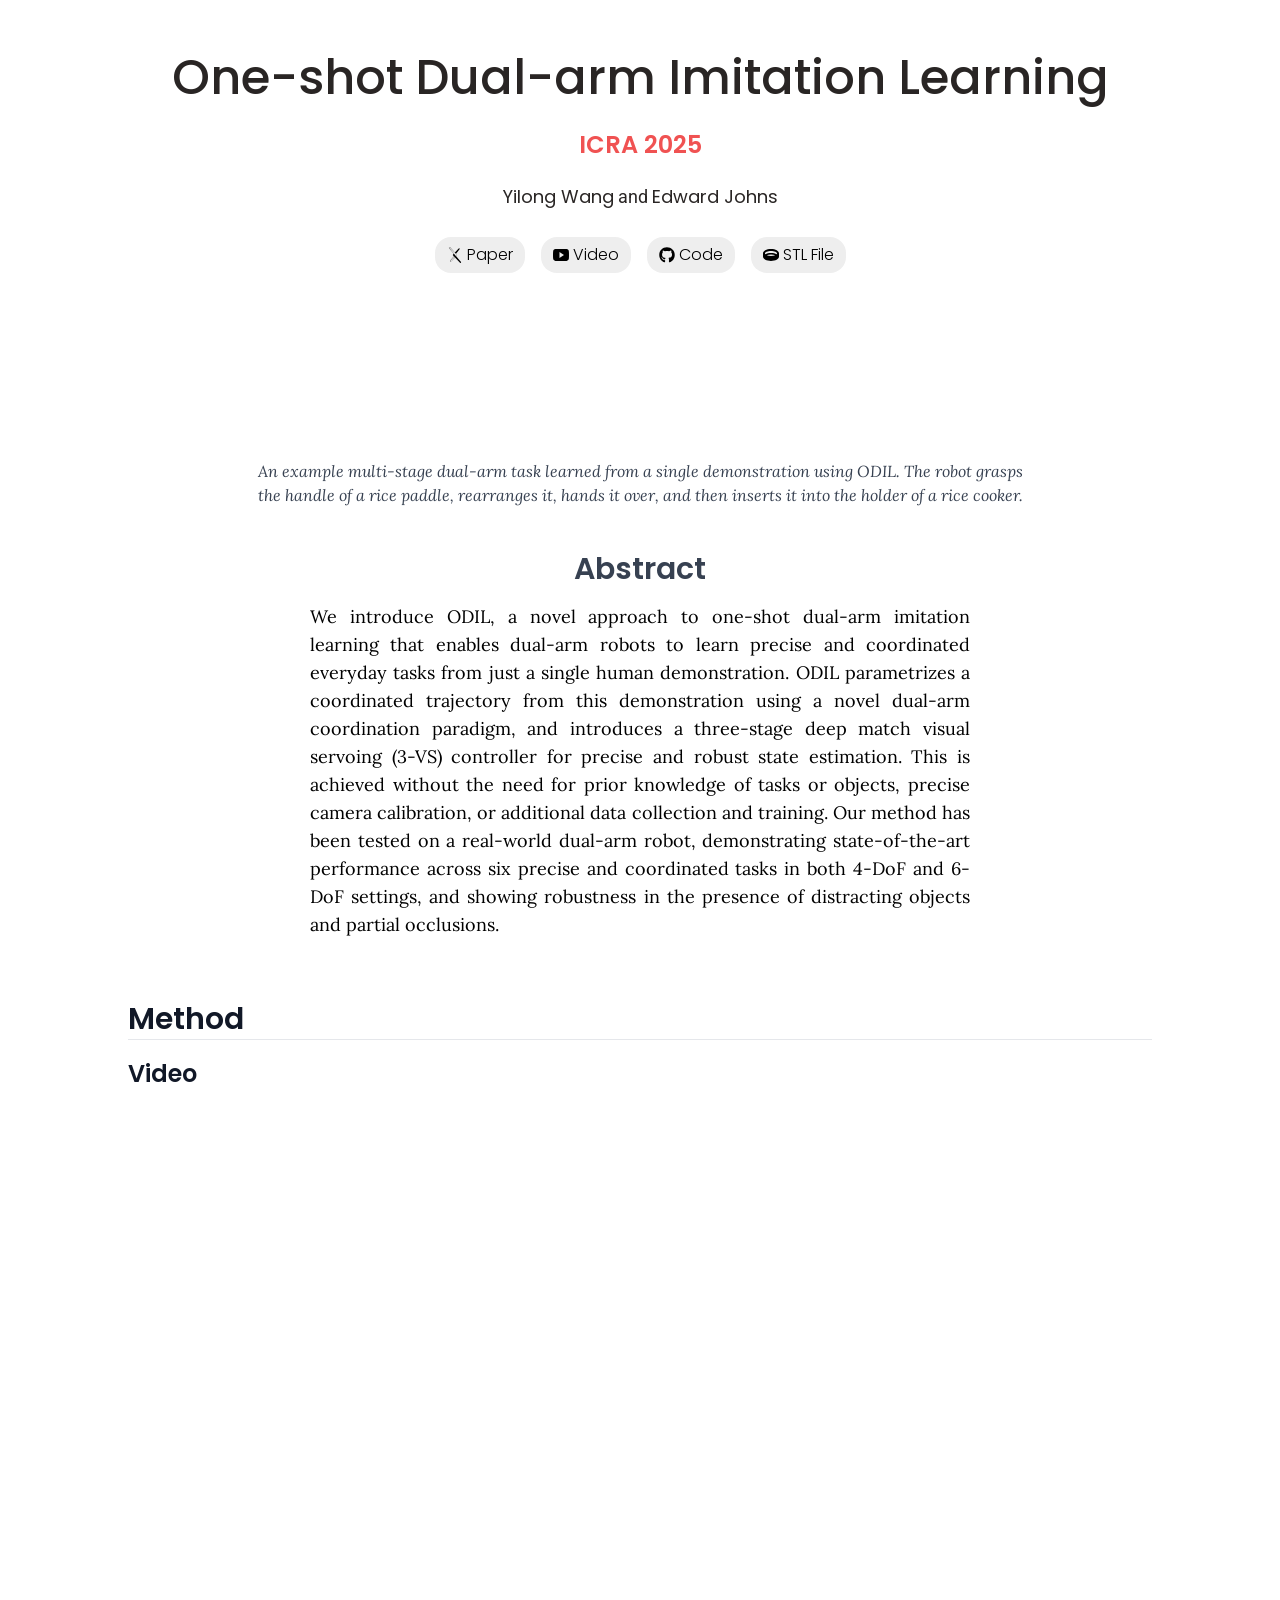
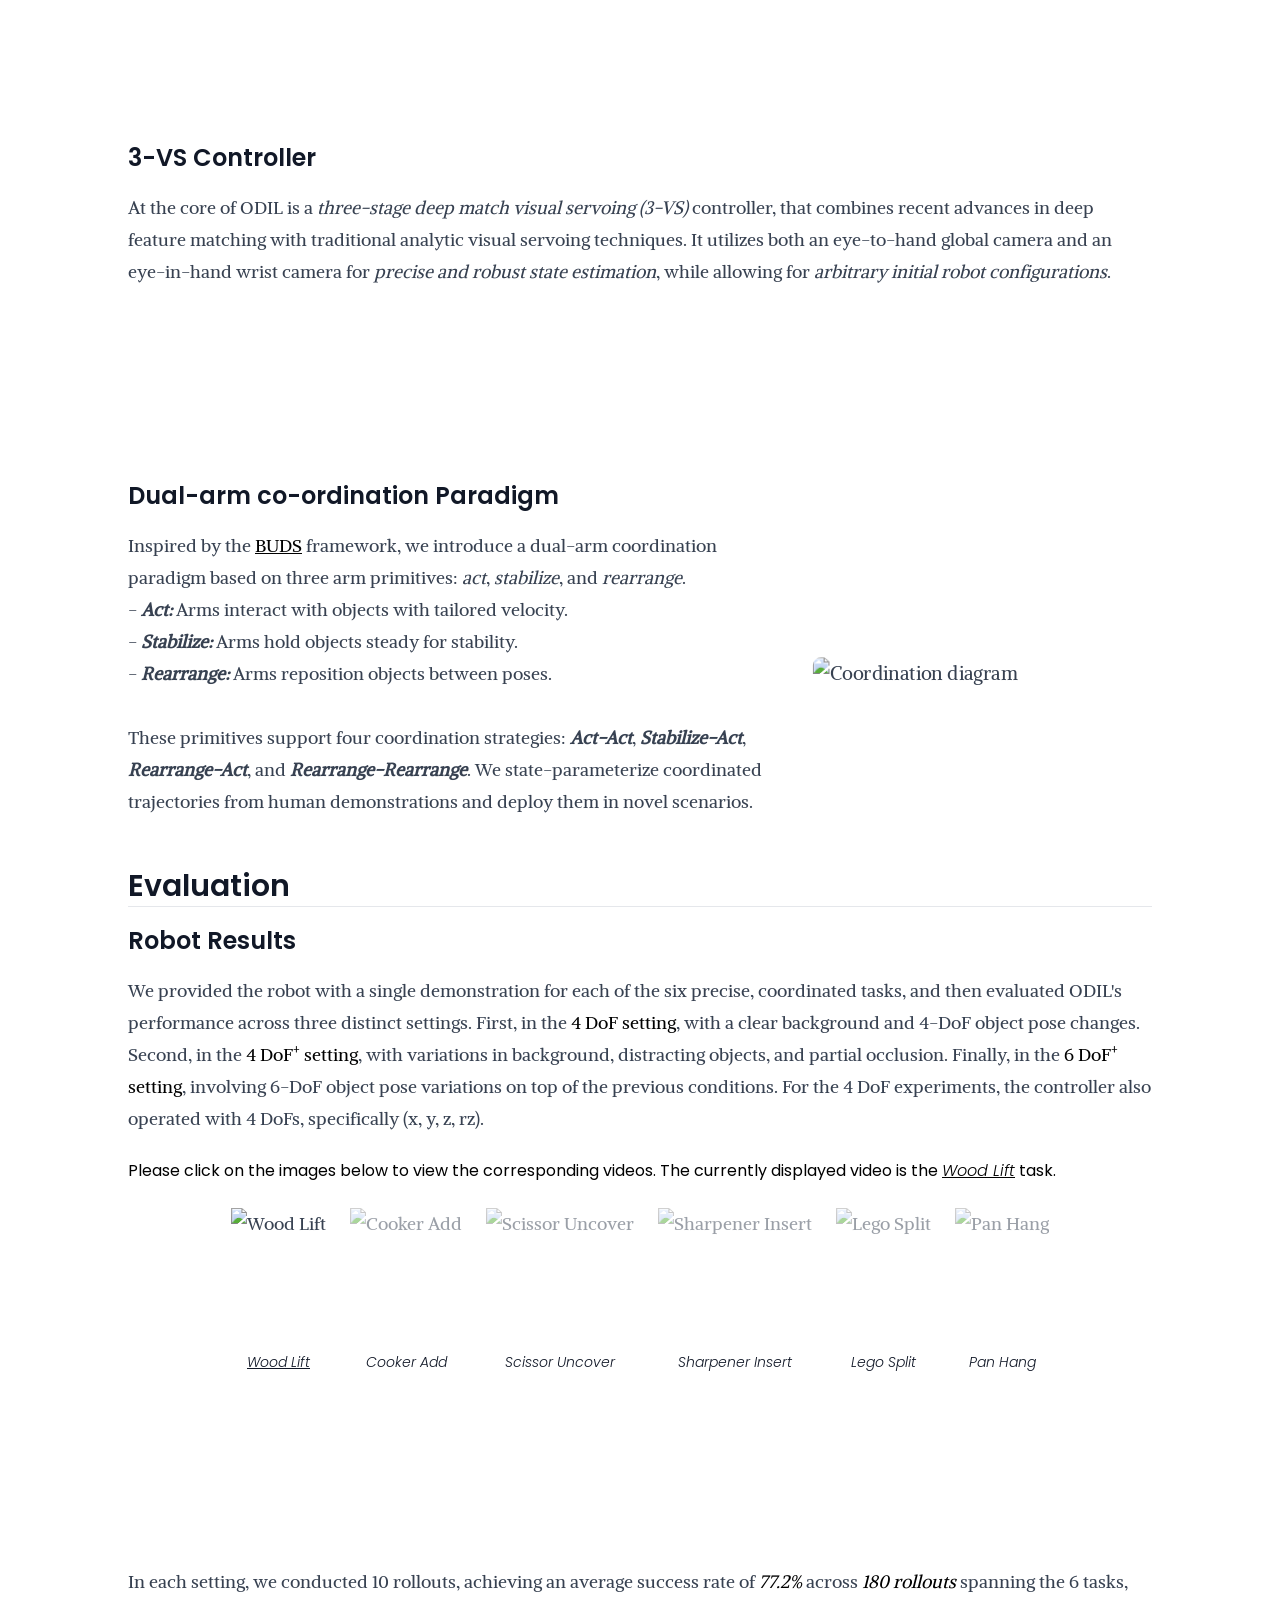
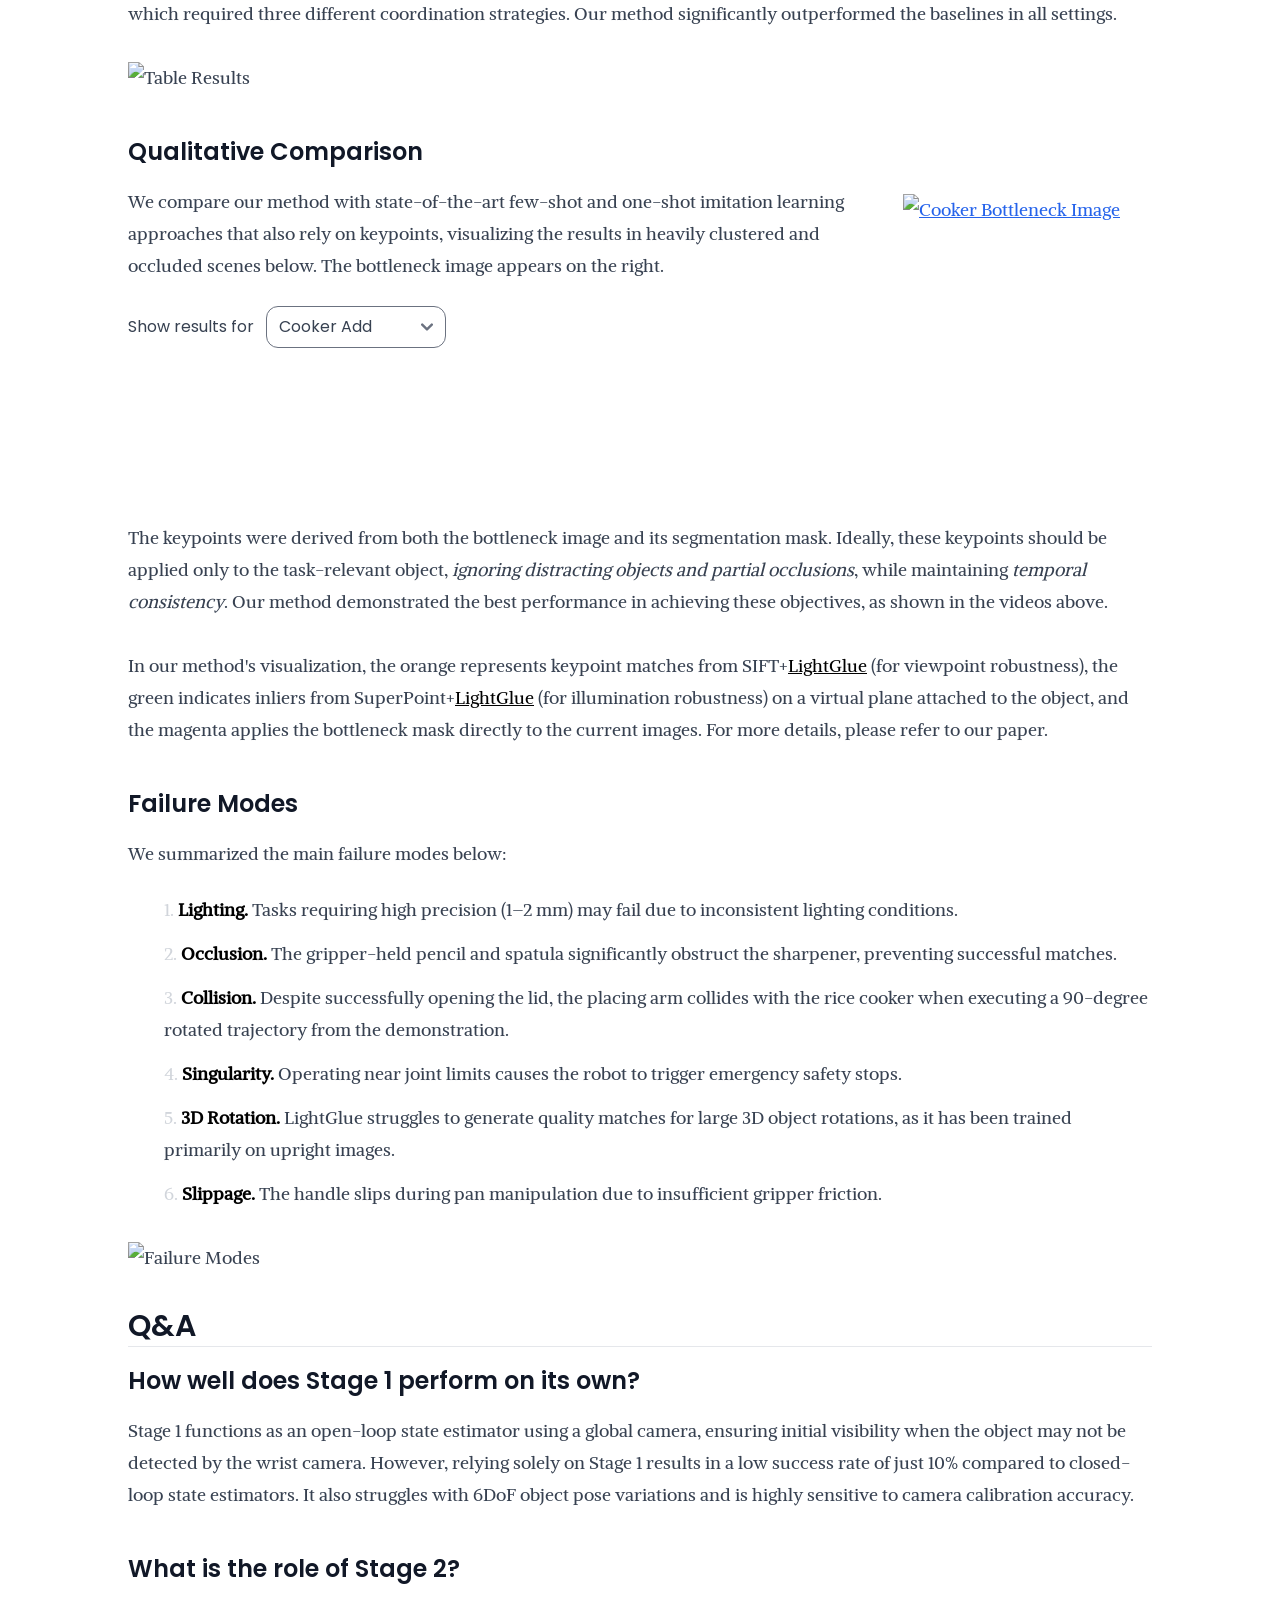
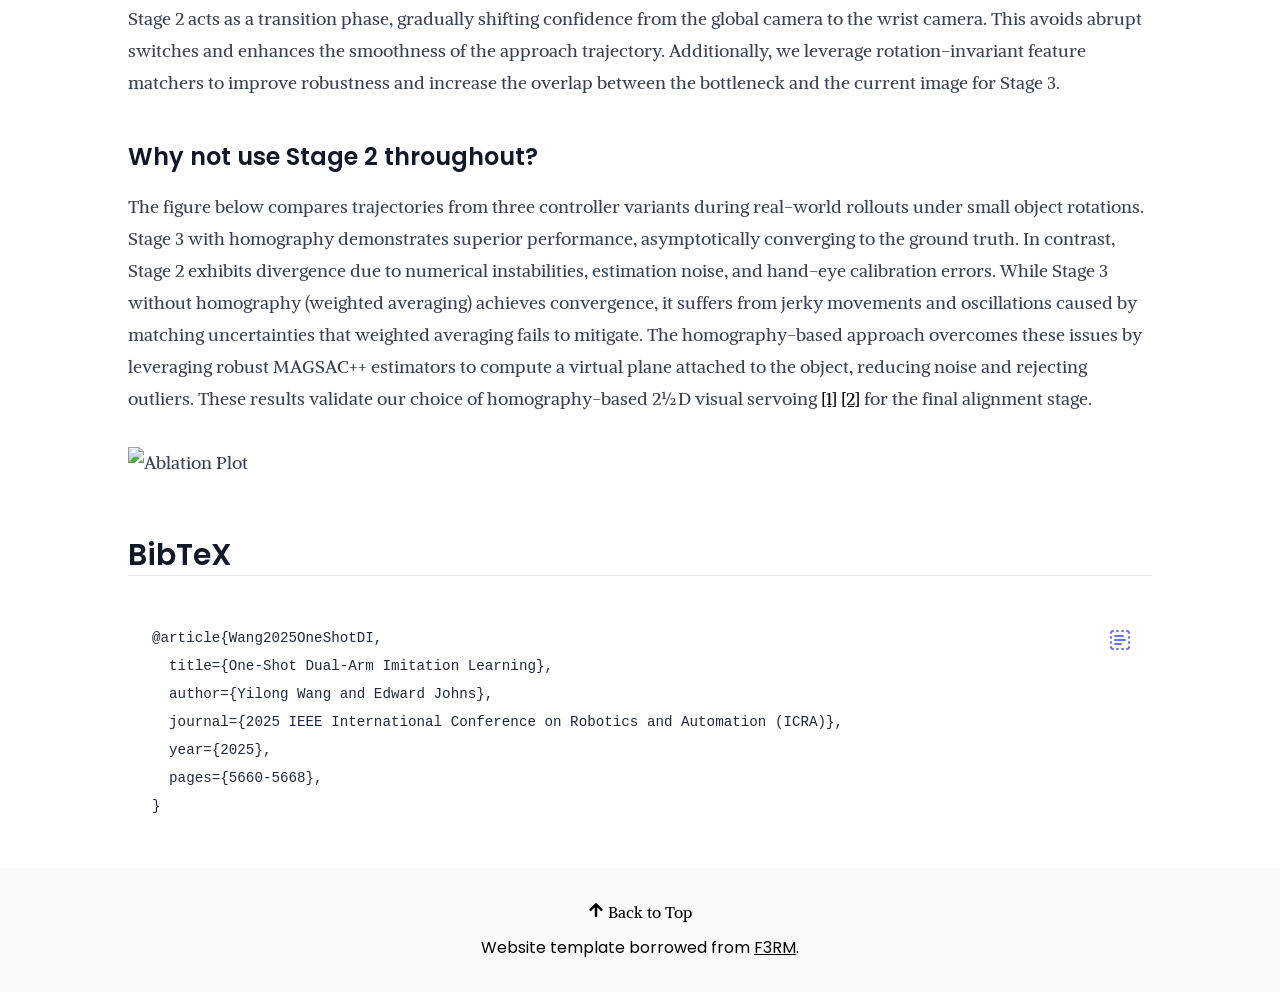
==== commit f71e13f8: "Updates" ====
--- a/index.html
+++ b/index.html
@@ -1,7 +1,7 @@
 <!DOCTYPE html><html><head><meta charSet="utf-8"/><meta http-equiv="x-ua-compatible" content="ie=edge"/><meta name="viewport" content="width=device-width, initial-scale=1, shrink-to-fit=no"/><meta name="generator" content="Gatsby 5.14.1"/><style data-href="/ODIL/styles.6a13e8e2688bb39e5ebf.css" data-identity="gatsby-global-css">@import url(https://fonts.googleapis.com/css2?family=Roboto:ital,wght@0,100;0,300;0,400;0,500;0,700;0,900;1,100;1,300;1,400;1,500;1,700;1,900&display=swap);@import url(https://fonts.googleapis.com/css2?family=Poppins:ital,wght@0,100;0,200;0,300;0,400;0,500;0,600;0,700;0,800;0,900;1,100;1,200;1,300;1,400;1,500;1,600;1,700;1,800;1,900&family=Roboto:ital,wght@0,100;0,300;0,400;0,500;0,700;0,900;1,100;1,300;1,400;1,500;1,700;1,900&display=swap);@import url(https://fonts.googleapis.com/css2?family=Lora:ital,wght@0,400..700;1,400..700&display=swap);@import url(https://fonts.googleapis.com/css2?family=Alike&display=swap);
 /*
 ! tailwindcss v3.3.2 | MIT License | https://tailwindcss.com
-*/*,:after,:before{border:0 solid #e5e7eb;box-sizing:border-box}:after,:before{--tw-content:""}html{-webkit-text-size-adjust:100%;font-feature-settings:normal;font-family:ui-sans-serif,system-ui,-apple-system,BlinkMacSystemFont,Segoe UI,Roboto,Helvetica Neue,Arial,Noto Sans,sans-serif,Apple Color Emoji,Segoe UI Emoji,Segoe UI Symbol,Noto Color Emoji;font-variation-settings:normal;line-height:1.5;-moz-tab-size:4;-o-tab-size:4;tab-size:4}body{line-height:inherit;margin:0}hr{border-top-width:1px;color:inherit;height:0}abbr:where([title]){-webkit-text-decoration:underline dotted;text-decoration:underline dotted}h1,h2,h3,h4,h5,h6{font-size:inherit;font-weight:inherit}a{color:inherit;text-decoration:inherit}b,strong{font-weight:bolder}code,kbd,pre,samp{font-family:ui-monospace,SFMono-Regular,Menlo,Monaco,Consolas,Liberation Mono,Courier New,monospace;font-size:1em}small{font-size:80%}sub,sup{font-size:75%;line-height:0;position:relative;vertical-align:baseline}sub{bottom:-.25em}sup{top:-.5em}table{border-collapse:collapse;border-color:inherit;text-indent:0}button,input,optgroup,select,textarea{color:inherit;font-family:inherit;font-size:100%;font-weight:inherit;line-height:inherit;margin:0;padding:0}button,select{text-transform:none}[type=button],[type=reset],[type=submit],button{-webkit-appearance:button;background-color:transparent;background-image:none}:-moz-focusring{outline:auto}:-moz-ui-invalid{box-shadow:none}progress{vertical-align:baseline}::-webkit-inner-spin-button,::-webkit-outer-spin-button{height:auto}[type=search]{-webkit-appearance:textfield;outline-offset:-2px}::-webkit-search-decoration{-webkit-appearance:none}::-webkit-file-upload-button{-webkit-appearance:button;font:inherit}summary{display:list-item}blockquote,dd,dl,figure,h1,h2,h3,h4,h5,h6,hr,p,pre{margin:0}fieldset{margin:0}fieldset,legend{padding:0}menu,ol,ul{list-style:none;margin:0;padding:0}textarea{resize:vertical}input::-moz-placeholder,textarea::-moz-placeholder{color:#9ca3af}input::placeholder,textarea::placeholder{color:#9ca3af}[role=button],button{cursor:pointer}:disabled{cursor:default}audio,canvas,embed,iframe,img,object,svg,video{display:block;vertical-align:middle}img,video{height:auto;max-width:100%}[hidden]{display:none}::-webkit-datetime-edit,::-webkit-datetime-edit-day-field,::-webkit-datetime-edit-hour-field,::-webkit-datetime-edit-meridiem-field,::-webkit-datetime-edit-millisecond-field,::-webkit-datetime-edit-minute-field,::-webkit-datetime-edit-month-field,::-webkit-datetime-edit-second-field,::-webkit-datetime-edit-year-field{padding-bottom:0;padding-top:0}select{background-image:url("data:image/svg+xml;charset=utf-8,%3Csvg xmlns='http://www.w3.org/2000/svg' fill='none' viewBox='0 0 20 20'%3E%3Cpath stroke='%236B7280' stroke-linecap='round' stroke-linejoin='round' stroke-width='1.5' d='m6 8 4 4 4-4'/%3E%3C/svg%3E");background-position:right .5rem center;background-repeat:no-repeat;background-size:1.5em 1.5em;padding-right:2.5rem;-webkit-print-color-adjust:exact;print-color-adjust:exact}[type=checkbox]:checked,[type=radio]:checked{background-color:currentColor;background-position:50%;background-repeat:no-repeat;background-size:100% 100%;border-color:transparent}[type=checkbox]:checked{background-image:url("data:image/svg+xml;charset=utf-8,%3Csvg xmlns='http://www.w3.org/2000/svg' fill='%23fff' viewBox='0 0 16 16'%3E%3Cpath d='M12.207 4.793a1 1 0 0 1 0 1.414l-5 5a1 1 0 0 1-1.414 0l-2-2a1 1 0 0 1 1.414-1.414L6.5 9.086l4.293-4.293a1 1 0 0 1 1.414 0z'/%3E%3C/svg%3E")}[type=checkbox]:checked:focus,[type=checkbox]:checked:hover,[type=radio]:checked:focus,[type=radio]:checked:hover{background-color:currentColor;border-color:transparent}[type=checkbox]:indeterminate{background-image:url("data:image/svg+xml;charset=utf-8,%3Csvg xmlns='http://www.w3.org/2000/svg' fill='none' viewBox='0 0 16 16'%3E%3Cpath stroke='%23fff' stroke-linecap='round' stroke-linejoin='round' stroke-width='2' d='M4 8h8'/%3E%3C/svg%3E");background-size:100% 100%}[type=file]:focus{outline:1px solid ButtonText;outline:1px auto -webkit-focus-ring-color}[multiple],[type=date],[type=datetime-local],[type=email],[type=month],[type=number],[type=password],[type=search],[type=tel],[type=text],[type=time],[type=url],[type=week],select,textarea{--tw-shadow:0 0 #0000;-webkit-appearance:none;-moz-appearance:none;appearance:none;background-color:#fff;border-color:#6b7280;border-radius:0;border-width:1px;font-size:1rem;line-height:1.5rem;padding:.5rem .75rem}[multiple]:focus,[type=date]:focus,[type=datetime-local]:focus,[type=email]:focus,[type=month]:focus,[type=number]:focus,[type=password]:focus,[type=search]:focus,[type=tel]:focus,[type=text]:focus,[type=time]:focus,[type=url]:focus,[type=week]:focus,select:focus,textarea:focus{--tw-ring-inset:var(--tw-empty,/*!*/ /*!*/);--tw-ring-offset-width:0px;--tw-ring-offset-color:#fff;--tw-ring-color:#1c64f2;--tw-ring-offset-shadow:var(--tw-ring-inset) 0 0 0 var(--tw-ring-offset-width) var(--tw-ring-offset-color);--tw-ring-shadow:var(--tw-ring-inset) 0 0 0 calc(1px + var(--tw-ring-offset-width)) var(--tw-ring-color);border-color:#1c64f2;box-shadow:var(--tw-ring-offset-shadow),var(--tw-ring-shadow),var(--tw-shadow);outline:2px solid transparent;outline-offset:2px}input::-moz-placeholder,textarea::-moz-placeholder{color:#6b7280;opacity:1}input::placeholder,textarea::placeholder{color:#6b7280;opacity:1}::-webkit-datetime-edit-fields-wrapper{padding:0}::-webkit-date-and-time-value{min-height:1.5em}select:not([size]){background-image:url("data:image/svg+xml;charset=utf-8,%3Csvg xmlns='http://www.w3.org/2000/svg' fill='none' aria-hidden='true' viewBox='0 0 10 6'%3E%3Cpath stroke='%236B7280' stroke-linecap='round' stroke-linejoin='round' stroke-width='2' d='m1 1 4 4 4-4'/%3E%3C/svg%3E");background-position:right .75rem center;background-repeat:no-repeat;background-size:.75em .75em;padding-right:2.5rem;-webkit-print-color-adjust:exact;print-color-adjust:exact}[multiple]{background-image:none;background-position:0 0;background-repeat:unset;background-size:initial;padding-right:.75rem;-webkit-print-color-adjust:unset;print-color-adjust:unset}[type=checkbox],[type=radio]{--tw-shadow:0 0 #0000;-webkit-appearance:none;-moz-appearance:none;appearance:none;background-color:#fff;background-origin:border-box;border-color:#6b7280;border-width:1px;color:#1c64f2;display:inline-block;flex-shrink:0;height:1rem;padding:0;-webkit-print-color-adjust:exact;print-color-adjust:exact;-webkit-user-select:none;-moz-user-select:none;user-select:none;vertical-align:middle;width:1rem}[type=checkbox]{border-radius:0}[type=radio]{border-radius:100%}[type=checkbox]:focus,[type=radio]:focus{--tw-ring-inset:var(--tw-empty,/*!*/ /*!*/);--tw-ring-offset-width:2px;--tw-ring-offset-color:#fff;--tw-ring-color:#1c64f2;--tw-ring-offset-shadow:var(--tw-ring-inset) 0 0 0 var(--tw-ring-offset-width) var(--tw-ring-offset-color);--tw-ring-shadow:var(--tw-ring-inset) 0 0 0 calc(2px + var(--tw-ring-offset-width)) var(--tw-ring-color);box-shadow:var(--tw-ring-offset-shadow),var(--tw-ring-shadow),var(--tw-shadow);outline:2px solid transparent;outline-offset:2px}.dark [type=checkbox]:checked,.dark [type=radio]:checked,[type=checkbox]:checked,[type=radio]:checked{background-color:currentColor;background-position:50%;background-repeat:no-repeat;background-size:.55em .55em;border-color:transparent}[type=checkbox]:checked{background-image:url("data:image/svg+xml;charset=utf-8,%3Csvg xmlns='http://www.w3.org/2000/svg' fill='none' aria-hidden='true' viewBox='0 0 16 12'%3E%3Cpath stroke='%23fff' stroke-linecap='round' stroke-linejoin='round' stroke-width='3' d='M1 5.917 5.724 10.5 15 1.5'/%3E%3C/svg%3E");background-repeat:no-repeat;background-size:.55em .55em;-webkit-print-color-adjust:exact;print-color-adjust:exact}.dark [type=radio]:checked,[type=radio]:checked{background-image:url("data:image/svg+xml;charset=utf-8,%3Csvg xmlns='http://www.w3.org/2000/svg' fill='%23fff' viewBox='0 0 16 16'%3E%3Ccircle cx='8' cy='8' r='3'/%3E%3C/svg%3E");background-size:1em 1em}[type=checkbox]:indeterminate{background-color:currentColor;background-image:url("data:image/svg+xml;charset=utf-8,%3Csvg xmlns='http://www.w3.org/2000/svg' fill='none' aria-hidden='true' viewBox='0 0 16 12'%3E%3Cpath stroke='%23fff' stroke-linecap='round' stroke-linejoin='round' stroke-width='3' d='M1 5.917 5.724 10.5 15 1.5'/%3E%3C/svg%3E");background-position:50%;background-repeat:no-repeat;background-size:.55em .55em;border-color:transparent;-webkit-print-color-adjust:exact;print-color-adjust:exact}[type=checkbox]:indeterminate:focus,[type=checkbox]:indeterminate:hover{background-color:currentColor;border-color:transparent}[type=file]{background:unset;border-color:inherit;border-radius:0;border-width:0;font-size:unset;line-height:inherit;padding:0}[type=file]:focus{outline:1px auto inherit}input[type=file]::file-selector-button{background:#1f2937;border:0;color:#fff;cursor:pointer;font-size:.875rem;font-weight:500;margin-inline-end:1rem;margin-inline-start:-1rem;padding:.625rem 1rem .625rem 2rem}input[type=file]::file-selector-button:hover{background:#374151}.dark input[type=file]::file-selector-button{background:#4b5563;color:#fff}.dark input[type=file]::file-selector-button:hover{background:#6b7280}input[type=range]::-webkit-slider-thumb{appearance:none;-moz-appearance:none;-webkit-appearance:none;background:#1c64f2;border:0;border-radius:9999px;cursor:pointer;height:1.25rem;width:1.25rem}input[type=range]:disabled::-webkit-slider-thumb{background:#9ca3af}.dark input[type=range]:disabled::-webkit-slider-thumb{background:#6b7280}input[type=range]:focus::-webkit-slider-thumb{--tw-ring-offset-shadow:var(--tw-ring-inset) 0 0 0 var(--tw-ring-offset-width) var(--tw-ring-offset-color);--tw-ring-shadow:var(--tw-ring-inset) 0 0 0 calc(4px + var(--tw-ring-offset-width)) var(--tw-ring-color);--tw-ring-opacity:1px;--tw-ring-color:rgb(164 202 254/var(--tw-ring-opacity));box-shadow:var(--tw-ring-offset-shadow),var(--tw-ring-shadow),var(--tw-shadow,0 0 #0000);outline:2px solid transparent;outline-offset:2px}input[type=range]::-moz-range-thumb{appearance:none;-moz-appearance:none;-webkit-appearance:none;background:#1c64f2;border:0;border-radius:9999px;cursor:pointer;height:1.25rem;width:1.25rem}input[type=range]:disabled::-moz-range-thumb{background:#9ca3af}.dark input[type=range]:disabled::-moz-range-thumb{background:#6b7280}input[type=range]::-moz-range-progress{background:#3f83f8}input[type=range]::-ms-fill-lower{background:#3f83f8}input[type=range].range-sm::-webkit-slider-thumb{height:1rem;width:1rem}input[type=range].range-lg::-webkit-slider-thumb{height:1.5rem;width:1.5rem}input[type=range].range-sm::-moz-range-thumb{height:1rem;width:1rem}input[type=range].range-lg::-moz-range-thumb{height:1.5rem;width:1.5rem}.toggle-bg:after{background:#fff;border-color:#d1d5db;border-radius:9999px;border-width:1px;box-shadow:var(--tw-ring-inset) 0 0 0 calc(var(--tw-ring-offset-width)) var(--tw-ring-color);content:"";height:1.25rem;left:.125rem;position:absolute;top:.125rem;transition-duration:.15s;transition-property:background-color,border-color,color,fill,stroke,opacity,box-shadow,transform,filter,backdrop-filter,-webkit-backdrop-filter;width:1.25rem}input:checked+.toggle-bg:after{border-color:#fff;transform:translateX(100%)}input:checked+.toggle-bg{background:#1c64f2;border-color:#1c64f2}[data-tooltip-style^=light]+.tooltip>.tooltip-arrow:before{border-color:#e5e7eb;border-style:solid}[data-tooltip-style^=light]+.tooltip[data-popper-placement^=top]>.tooltip-arrow:before{border-bottom-width:1px;border-right-width:1px}[data-tooltip-style^=light]+.tooltip[data-popper-placement^=right]>.tooltip-arrow:before{border-bottom-width:1px;border-left-width:1px}[data-tooltip-style^=light]+.tooltip[data-popper-placement^=bottom]>.tooltip-arrow:before{border-left-width:1px;border-top-width:1px}[data-tooltip-style^=light]+.tooltip[data-popper-placement^=left]>.tooltip-arrow:before{border-right-width:1px;border-top-width:1px}.tooltip[data-popper-placement^=top]>.tooltip-arrow{bottom:-4px}.tooltip[data-popper-placement^=bottom]>.tooltip-arrow{top:-4px}.tooltip[data-popper-placement^=left]>.tooltip-arrow{right:-4px}.tooltip[data-popper-placement^=right]>.tooltip-arrow{left:-4px}.tooltip.invisible>.tooltip-arrow:before{visibility:hidden}[data-popper-arrow],[data-popper-arrow]:before{background:inherit;height:8px;position:absolute;width:8px}[data-popper-arrow]{visibility:hidden}[data-popper-arrow]:after,[data-popper-arrow]:before{content:"";transform:rotate(45deg);visibility:visible}[data-popper-arrow]:after{background:inherit;height:9px;position:absolute;width:9px}[role=tooltip]>[data-popper-arrow]:before{border-color:#e5e7eb;border-style:solid}.dark [role=tooltip]>[data-popper-arrow]:before{border-color:#4b5563;border-style:solid}[role=tooltip]>[data-popper-arrow]:after{border-color:#e5e7eb;border-style:solid}.dark [role=tooltip]>[data-popper-arrow]:after{border-color:#4b5563;border-style:solid}[data-popover][role=tooltip][data-popper-placement^=top]>[data-popper-arrow]:after,[data-popover][role=tooltip][data-popper-placement^=top]>[data-popper-arrow]:before{border-bottom-width:1px;border-right-width:1px}[data-popover][role=tooltip][data-popper-placement^=right]>[data-popper-arrow]:after,[data-popover][role=tooltip][data-popper-placement^=right]>[data-popper-arrow]:before{border-bottom-width:1px;border-left-width:1px}[data-popover][role=tooltip][data-popper-placement^=bottom]>[data-popper-arrow]:after,[data-popover][role=tooltip][data-popper-placement^=bottom]>[data-popper-arrow]:before{border-left-width:1px;border-top-width:1px}[data-popover][role=tooltip][data-popper-placement^=left]>[data-popper-arrow]:after,[data-popover][role=tooltip][data-popper-placement^=left]>[data-popper-arrow]:before{border-right-width:1px;border-top-width:1px}[data-popover][role=tooltip][data-popper-placement^=top]>[data-popper-arrow]{bottom:-5px}[data-popover][role=tooltip][data-popper-placement^=bottom]>[data-popper-arrow]{top:-5px}[data-popover][role=tooltip][data-popper-placement^=left]>[data-popper-arrow]{right:-5px}[data-popover][role=tooltip][data-popper-placement^=right]>[data-popper-arrow]{left:-5px}[role=tooltip].invisible>[data-popper-arrow]:after,[role=tooltip].invisible>[data-popper-arrow]:before{visibility:hidden}*,:after,:before{--tw-border-spacing-x:0;--tw-border-spacing-y:0;--tw-translate-x:0;--tw-translate-y:0;--tw-rotate:0;--tw-skew-x:0;--tw-skew-y:0;--tw-scale-x:1;--tw-scale-y:1;--tw-pan-x: ;--tw-pan-y: ;--tw-pinch-zoom: ;--tw-scroll-snap-strictness:proximity;--tw-gradient-from-position: ;--tw-gradient-via-position: ;--tw-gradient-to-position: ;--tw-ordinal: ;--tw-slashed-zero: ;--tw-numeric-figure: ;--tw-numeric-spacing: ;--tw-numeric-fraction: ;--tw-ring-inset: ;--tw-ring-offset-width:0px;--tw-ring-offset-color:#fff;--tw-ring-color:rgba(63,131,248,.5);--tw-ring-offset-shadow:0 0 #0000;--tw-ring-shadow:0 0 #0000;--tw-shadow:0 0 #0000;--tw-shadow-colored:0 0 #0000;--tw-blur: ;--tw-brightness: ;--tw-contrast: ;--tw-grayscale: ;--tw-hue-rotate: ;--tw-invert: ;--tw-saturate: ;--tw-sepia: ;--tw-drop-shadow: ;--tw-backdrop-blur: ;--tw-backdrop-brightness: ;--tw-backdrop-contrast: ;--tw-backdrop-grayscale: ;--tw-backdrop-hue-rotate: ;--tw-backdrop-invert: ;--tw-backdrop-opacity: ;--tw-backdrop-saturate: ;--tw-backdrop-sepia: }::backdrop{--tw-border-spacing-x:0;--tw-border-spacing-y:0;--tw-translate-x:0;--tw-translate-y:0;--tw-rotate:0;--tw-skew-x:0;--tw-skew-y:0;--tw-scale-x:1;--tw-scale-y:1;--tw-pan-x: ;--tw-pan-y: ;--tw-pinch-zoom: ;--tw-scroll-snap-strictness:proximity;--tw-gradient-from-position: ;--tw-gradient-via-position: ;--tw-gradient-to-position: ;--tw-ordinal: ;--tw-slashed-zero: ;--tw-numeric-figure: ;--tw-numeric-spacing: ;--tw-numeric-fraction: ;--tw-ring-inset: ;--tw-ring-offset-width:0px;--tw-ring-offset-color:#fff;--tw-ring-color:rgba(63,131,248,.5);--tw-ring-offset-shadow:0 0 #0000;--tw-ring-shadow:0 0 #0000;--tw-shadow:0 0 #0000;--tw-shadow-colored:0 0 #0000;--tw-blur: ;--tw-brightness: ;--tw-contrast: ;--tw-grayscale: ;--tw-hue-rotate: ;--tw-invert: ;--tw-saturate: ;--tw-sepia: ;--tw-drop-shadow: ;--tw-backdrop-blur: ;--tw-backdrop-brightness: ;--tw-backdrop-contrast: ;--tw-backdrop-grayscale: ;--tw-backdrop-hue-rotate: ;--tw-backdrop-invert: ;--tw-backdrop-opacity: ;--tw-backdrop-saturate: ;--tw-backdrop-sepia: }.container{width:100%}@media (min-width:640px){.container{max-width:640px}}@media (min-width:768px){.container{max-width:768px}}@media (min-width:1024px){.container{max-width:1024px}}@media (min-width:1280px){.container{max-width:1280px}}@media (min-width:1536px){.container{max-width:1536px}}.aspect-h-9{--tw-aspect-h:9}.aspect-w-16{--tw-aspect-w:16;padding-bottom:calc(var(--tw-aspect-h)/var(--tw-aspect-w)*100%);position:relative}.aspect-w-16>*{bottom:0;height:100%;left:0;position:absolute;right:0;top:0;width:100%}.format{color:var(--tw-prose-body);max-width:65ch}.format :where(p):not(:where([class~=not-format] *)){margin-bottom:1.25em;margin-top:1.25em}.format :where([class~=lead]):not(:where([class~=not-format] *)){color:var(--tw-prose-lead);font-size:1.25em;line-height:1.6;margin-bottom:1.2em;margin-top:1.2em}.format :where(a):not(:where([class~=not-format] *)){color:var(--tw-prose-links);font-weight:500;text-decoration:underline}.format :where(strong):not(:where([class~=not-format] *)){color:var(--tw-prose-bold);font-weight:600}.format :where(a strong):not(:where([class~=not-format] *)){color:inherit}.format :where(blockquote strong):not(:where([class~=not-format] *)){color:inherit}.format :where(thead th strong):not(:where([class~=not-format] *)){color:inherit}.format :where(ol):not(:where([class~=not-format] *)){list-style-type:decimal;margin-bottom:1.25em;margin-top:1.25em;padding-left:1.625em}.format :where(ol[type=A]):not(:where([class~=not-format] *)){list-style-type:upper-alpha}.format :where(ol[type=a]):not(:where([class~=not-format] *)){list-style-type:lower-alpha}.format :where(ol[type=A s]):not(:where([class~=not-format] *)){list-style-type:upper-alpha}.format :where(ol[type=a s]):not(:where([class~=not-format] *)){list-style-type:lower-alpha}.format :where(ol[type=I]):not(:where([class~=not-format] *)){list-style-type:upper-roman}.format :where(ol[type=i]):not(:where([class~=not-format] *)){list-style-type:lower-roman}.format :where(ol[type=I s]):not(:where([class~=not-format] *)){list-style-type:upper-roman}.format :where(ol[type=i s]):not(:where([class~=not-format] *)){list-style-type:lower-roman}.format :where(ol[type="1"]):not(:where([class~=not-format] *)){list-style-type:decimal}.format :where(ul):not(:where([class~=not-format] *)){list-style-type:disc;margin-bottom:1.25em;margin-top:1.25em;padding-left:1.625em}.format :where(ol>li):not(:where([class~=not-format] *))::marker{color:var(--tw-prose-counters);font-weight:400}.format :where(ul>li):not(:where([class~=not-format] *))::marker{color:var(--tw-prose-bullets)}.format :where(hr):not(:where([class~=not-format] *)){border-color:var(--tw-prose-hr);border-top-width:1px;margin-bottom:3em;margin-top:3em}.format :where(blockquote):not(:where([class~=not-format] *)){border-left-color:var(--tw-prose-quote-borders);border-left-width:.25rem;color:var(--tw-prose-quotes);font-style:italic;font-weight:500;margin-bottom:1.6em;margin-top:1.6em;padding-left:1em;quotes:"\201C""\201D""\2018""\2019"}.format :where(blockquote p:first-of-type):not(:where([class~=not-format] *)):before{content:open-quote}.format :where(blockquote p:last-of-type):not(:where([class~=not-format] *)):after{content:close-quote}.format :where(h1):not(:where([class~=not-format] *)){color:var(--tw-prose-headings);font-size:2.25em;font-weight:800;line-height:1.1111111;margin-bottom:.8888889em;margin-top:0}.format :where(h1 strong):not(:where([class~=not-format] *)){color:inherit;font-weight:900}.format :where(h2):not(:where([class~=not-format] *)){color:var(--tw-prose-headings);font-size:1.5em;font-weight:700;line-height:1.3333333;margin-bottom:1em;margin-top:2em}.format :where(h2 strong):not(:where([class~=not-format] *)){color:inherit;font-weight:800}.format :where(h3):not(:where([class~=not-format] *)){color:var(--tw-prose-headings);font-size:1.25em;font-weight:600;line-height:1.6;margin-bottom:.6em;margin-top:1.6em}.format :where(h3 strong):not(:where([class~=not-format] *)){color:inherit;font-weight:700}.format :where(h4):not(:where([class~=not-format] *)){color:var(--tw-prose-headings);font-weight:600;line-height:1.5;margin-bottom:.5em;margin-top:1.5em}.format :where(h4 strong):not(:where([class~=not-format] *)){color:inherit;font-weight:700}.format :where(img):not(:where([class~=not-format] *)){margin-bottom:2em;margin-top:2em}.format :where(figure>*):not(:where([class~=not-format] *)){margin-bottom:0;margin-top:0}.format :where(figcaption):not(:where([class~=not-format] *)){color:var(--tw-prose-captions);font-size:.875em;line-height:1.4285714;margin-top:.8571429em}.format :where(code):not(:where([class~=not-format] *)){color:var(--tw-prose-code);font-size:.875em;font-weight:600}.format :where(code):not(:where([class~=not-format] *)):before{content:"`"}.format :where(code):not(:where([class~=not-format] *)):after{content:"`"}.format :where(a code):not(:where([class~=not-format] *)){color:inherit}.format :where(h1 code):not(:where([class~=not-format] *)){color:inherit}.format :where(h2 code):not(:where([class~=not-format] *)){color:inherit;font-size:.875em}.format :where(h3 code):not(:where([class~=not-format] *)){color:inherit;font-size:.9em}.format :where(h4 code):not(:where([class~=not-format] *)){color:inherit}.format :where(blockquote code):not(:where([class~=not-format] *)){color:inherit}.format :where(thead th code):not(:where([class~=not-format] *)){color:inherit}.format :where(pre):not(:where([class~=not-format] *)){background-color:var(--tw-prose-pre-bg);border-radius:.375rem;color:var(--tw-prose-pre-code);font-size:.875em;font-weight:400;line-height:1.7142857;margin-bottom:1.7142857em;margin-top:1.7142857em;overflow-x:auto;padding:.8571429em 1.1428571em}.format :where(pre code):not(:where([class~=not-format] *)){background-color:transparent;border-radius:0;border-width:0;color:inherit;font-family:inherit;font-size:inherit;font-weight:inherit;line-height:inherit;padding:0}.format :where(pre code):not(:where([class~=not-format] *)):before{content:none}.format :where(pre code):not(:where([class~=not-format] *)):after{content:none}.format :where(table):not(:where([class~=not-format] *)){font-size:.875em;line-height:1.7142857;margin-bottom:2em;margin-top:2em;table-layout:auto;text-align:left;width:100%}.format :where(thead):not(:where([class~=not-format] *)){border-bottom-color:var(--tw-prose-th-borders);border-bottom-width:1px}.format :where(thead th):not(:where([class~=not-format] *)){color:var(--tw-prose-headings);font-weight:600;padding-bottom:.5714286em;padding-left:.5714286em;padding-right:.5714286em;vertical-align:bottom}.format :where(tbody tr):not(:where([class~=not-format] *)){border-bottom-color:var(--tw-prose-td-borders);border-bottom-width:1px}.format :where(tbody tr:last-child):not(:where([class~=not-format] *)){border-bottom-width:0}.format :where(tbody td):not(:where([class~=not-format] *)){vertical-align:baseline}.format :where(tfoot):not(:where([class~=not-format] *)){border-top-color:var(--tw-prose-th-borders);border-top-width:1px}.format :where(tfoot td):not(:where([class~=not-format] *)){vertical-align:top}.format{--tw-prose-body:#374151;--tw-prose-headings:#111827;--tw-prose-lead:#4b5563;--tw-prose-links:#111827;--tw-prose-bold:#111827;--tw-prose-counters:#6b7280;--tw-prose-bullets:#d1d5db;--tw-prose-hr:#e5e7eb;--tw-prose-quotes:#111827;--tw-prose-quote-borders:#e5e7eb;--tw-prose-captions:#6b7280;--tw-prose-code:#111827;--tw-prose-pre-code:#e5e7eb;--tw-prose-pre-bg:#1f2937;--tw-prose-th-borders:#d1d5db;--tw-prose-td-borders:#e5e7eb;--tw-prose-invert-body:#d1d5db;--tw-prose-invert-headings:#fff;--tw-prose-invert-lead:#9ca3af;--tw-prose-invert-links:#fff;--tw-prose-invert-bold:#fff;--tw-prose-invert-counters:#9ca3af;--tw-prose-invert-bullets:#4b5563;--tw-prose-invert-hr:#374151;--tw-prose-invert-quotes:#f3f4f6;--tw-prose-invert-quote-borders:#374151;--tw-prose-invert-captions:#9ca3af;--tw-prose-invert-code:#fff;--tw-prose-invert-pre-code:#d1d5db;--tw-prose-invert-pre-bg:rgba(0,0,0,.5);--tw-prose-invert-th-borders:#4b5563;--tw-prose-invert-td-borders:#374151;font-size:1rem;line-height:1.75}.format :where(video):not(:where([class~=not-format] *)){margin-bottom:2em;margin-top:2em}.format :where(figure):not(:where([class~=not-format] *)){margin-bottom:2em;margin-top:2em}.format :where(li):not(:where([class~=not-format] *)){margin-bottom:.5em;margin-top:.5em}.format :where(ol>li):not(:where([class~=not-format] *)){padding-left:.375em}.format :where(ul>li):not(:where([class~=not-format] *)){padding-left:.375em}.format :where(.format>ul>li p):not(:where([class~=not-format] *)){margin-bottom:.75em;margin-top:.75em}.format :where(.format>ul>li>:first-child):not(:where([class~=not-format] *)){margin-top:1.25em}.format :where(.format>ul>li>:last-child):not(:where([class~=not-format] *)){margin-bottom:1.25em}.format :where(.format>ol>li>:first-child):not(:where([class~=not-format] *)){margin-top:1.25em}.format :where(.format>ol>li>:last-child):not(:where([class~=not-format] *)){margin-bottom:1.25em}.format :where(ul ul,ul ol,ol ul,ol ol):not(:where([class~=not-format] *)){margin-bottom:.75em;margin-top:.75em}.format :where(hr+*):not(:where([class~=not-format] *)){margin-top:0}.format :where(h2+*):not(:where([class~=not-format] *)){margin-top:0}.format :where(h3+*):not(:where([class~=not-format] *)){margin-top:0}.format :where(h4+*):not(:where([class~=not-format] *)){margin-top:0}.format :where(thead th:first-child):not(:where([class~=not-format] *)){padding-left:0}.format :where(thead th:last-child):not(:where([class~=not-format] *)){padding-right:0}.format :where(tbody td,tfoot td):not(:where([class~=not-format] *)){padding:.5714286em}.format :where(tbody td:first-child,tfoot td:first-child):not(:where([class~=not-format] *)){padding-left:0}.format :where(tbody td:last-child,tfoot td:last-child):not(:where([class~=not-format] *)){padding-right:0}.format :where(.format>:first-child):not(:where([class~=not-format] *)){margin-top:0}.format :where(.format>:last-child):not(:where([class~=not-format] *)){margin-bottom:0}.format-sm :where(.format>ul>li p):not(:where([class~=not-format] *)){margin-bottom:.5714286em;margin-top:.5714286em}.format-sm :where(.format>ul>li>:first-child):not(:where([class~=not-format] *)){margin-top:1.1428571em}.format-sm :where(.format>ul>li>:last-child):not(:where([class~=not-format] *)){margin-bottom:1.1428571em}.format-sm :where(.format>ol>li>:first-child):not(:where([class~=not-format] *)){margin-top:1.1428571em}.format-sm :where(.format>ol>li>:last-child):not(:where([class~=not-format] *)){margin-bottom:1.1428571em}.format-sm :where(.format>:first-child):not(:where([class~=not-format] *)){margin-top:0}.format-sm :where(.format>:last-child):not(:where([class~=not-format] *)){margin-bottom:0}.format-base :where(.format>ul>li p):not(:where([class~=not-format] *)){margin-bottom:.75em;margin-top:.75em}.format-base :where(.format>ul>li>:first-child):not(:where([class~=not-format] *)){margin-top:1.25em}.format-base :where(.format>ul>li>:last-child):not(:where([class~=not-format] *)){margin-bottom:1.25em}.format-base :where(.format>ol>li>:first-child):not(:where([class~=not-format] *)){margin-top:1.25em}.format-base :where(.format>ol>li>:last-child):not(:where([class~=not-format] *)){margin-bottom:1.25em}.format-base :where(.format>:first-child):not(:where([class~=not-format] *)){margin-top:0}.format-base :where(.format>:last-child):not(:where([class~=not-format] *)){margin-bottom:0}.format-lg :where(.format>ul>li p):not(:where([class~=not-format] *)){margin-bottom:.8888889em;margin-top:.8888889em}.format-lg :where(.format>ul>li>:first-child):not(:where([class~=not-format] *)){margin-top:1.3333333em}.format-lg :where(.format>ul>li>:last-child):not(:where([class~=not-format] *)){margin-bottom:1.3333333em}.format-lg :where(.format>ol>li>:first-child):not(:where([class~=not-format] *)){margin-top:1.3333333em}.format-lg :where(.format>ol>li>:last-child):not(:where([class~=not-format] *)){margin-bottom:1.3333333em}.format-lg :where(.format>:first-child):not(:where([class~=not-format] *)){margin-top:0}.format-lg :where(.format>:last-child):not(:where([class~=not-format] *)){margin-bottom:0}.format-xl :where(.format>ul>li p):not(:where([class~=not-format] *)){margin-bottom:.8em;margin-top:.8em}.format-xl :where(.format>ul>li>:first-child):not(:where([class~=not-format] *)){margin-top:1.2em}.format-xl :where(.format>ul>li>:last-child):not(:where([class~=not-format] *)){margin-bottom:1.2em}.format-xl :where(.format>ol>li>:first-child):not(:where([class~=not-format] *)){margin-top:1.2em}.format-xl :where(.format>ol>li>:last-child):not(:where([class~=not-format] *)){margin-bottom:1.2em}.format-xl :where(.format>:first-child):not(:where([class~=not-format] *)){margin-top:0}.format-xl :where(.format>:last-child):not(:where([class~=not-format] *)){margin-bottom:0}.format-2xl :where(.format>ul>li p):not(:where([class~=not-format] *)){margin-bottom:.8333333em;margin-top:.8333333em}.format-2xl :where(.format>ul>li>:first-child):not(:where([class~=not-format] *)){margin-top:1.3333333em}.format-2xl :where(.format>ul>li>:last-child):not(:where([class~=not-format] *)){margin-bottom:1.3333333em}.format-2xl :where(.format>ol>li>:first-child):not(:where([class~=not-format] *)){margin-top:1.3333333em}.format-2xl :where(.format>ol>li>:last-child):not(:where([class~=not-format] *)){margin-bottom:1.3333333em}.format-2xl :where(.format>:first-child):not(:where([class~=not-format] *)){margin-top:0}.format-2xl :where(.format>:last-child):not(:where([class~=not-format] *)){margin-bottom:0}.format-blue{--tw-prose-links:#2563eb;--tw-prose-invert-links:#3b82f6}.sr-only{clip:rect(0,0,0,0);border-width:0;height:1px;margin:-1px;overflow:hidden;padding:0;position:absolute;white-space:nowrap;width:1px}.pointer-events-none{pointer-events:none}.invisible{visibility:hidden}.collapse{visibility:collapse}.fixed{position:fixed}.absolute{position:absolute}.relative{position:relative}.inset-y-0{bottom:0;top:0}.-bottom-1{bottom:-.25rem}.-left-1{left:-.25rem}.-left-1\.5{left:-.375rem}.-left-3{left:-.75rem}.-right-1{right:-.25rem}.-top-1{top:-.25rem}.bottom-5{bottom:1.25rem}.left-0{left:0}.left-1\/2{left:50%}.right-0{right:0}.top-0{top:0}.top-1\/2{top:50%}.-z-10{z-index:-10}.z-10{z-index:10}.z-20{z-index:20}.z-50{z-index:50}.float-right{float:right}.m-1{margin:.25rem}.m-2{margin:.5rem}.m-3{margin:.75rem}.\!my-0{margin-bottom:0!important;margin-top:0!important}.-mx-1{margin-left:-.25rem;margin-right:-.25rem}.-mx-1\.5{margin-left:-.375rem;margin-right:-.375rem}.-my-1{margin-bottom:-.25rem;margin-top:-.25rem}.-my-1\.5{margin-bottom:-.375rem;margin-top:-.375rem}.-my-12{margin-bottom:-3rem;margin-top:-3rem}.-my-3{margin-bottom:-.75rem;margin-top:-.75rem}.-my-6{margin-bottom:-1.5rem;margin-top:-1.5rem}.-my-8{margin-bottom:-2rem;margin-top:-2rem}.mx-1{margin-left:.25rem;margin-right:.25rem}.mx-2{margin-left:.5rem;margin-right:.5rem}.mx-4{margin-left:1rem;margin-right:1rem}.mx-auto{margin-left:auto;margin-right:auto}.my-1{margin-bottom:.25rem;margin-top:.25rem}.my-2{margin-bottom:.5rem;margin-top:.5rem}.my-4{margin-bottom:1rem;margin-top:1rem}.my-6{margin-bottom:1.5rem;margin-top:1.5rem}.\!-mb-2{margin-bottom:-.5rem!important}.\!mb-2{margin-bottom:.5rem!important}.\!mb-4{margin-bottom:1rem!important}.\!mb-8{margin-bottom:2rem!important}.\!mt-0{margin-top:0!important}.\!mt-14{margin-top:3.5rem!important}.\!mt-4{margin-top:1rem!important}.\!mt-6{margin-top:1.5rem!important}.-mb-2{margin-bottom:-.5rem}.-mb-px{margin-bottom:-1px}.-mt-4{margin-top:-1rem}.-mt-6{margin-top:-1.5rem}.-mt-8{margin-top:-2rem}.mb-1{margin-bottom:.25rem}.mb-10{margin-bottom:2.5rem}.mb-3{margin-bottom:.75rem}.mb-4{margin-bottom:1rem}.mb-5{margin-bottom:1.25rem}.mb-6{margin-bottom:1.5rem}.mb-8{margin-bottom:2rem}.ml-0{margin-left:0}.ml-1{margin-left:.25rem}.ml-2{margin-left:.5rem}.ml-3{margin-left:.75rem}.ml-6{margin-left:1.5rem}.ml-auto{margin-left:auto}.mr-0{margin-right:0}.mr-0\.5{margin-right:.125rem}.mr-1{margin-right:.25rem}.mr-2{margin-right:.5rem}.mr-3{margin-right:.75rem}.mr-4{margin-right:1rem}.mt-1{margin-top:.25rem}.mt-1\.5{margin-top:.375rem}.mt-2{margin-top:.5rem}.mt-2\.5{margin-top:.625rem}.mt-3{margin-top:.75rem}.mt-4{margin-top:1rem}.mt-6{margin-top:1.5rem}.mt-8{margin-top:2rem}.block{display:block}.inline-block{display:inline-block}.inline{display:inline}.flex{display:flex}.inline-flex{display:inline-flex}.table{display:table}.grid{display:grid}.hidden{display:none}.h-0{height:0}.h-0\.5{height:.125rem}.h-1{height:.25rem}.h-1\.5{height:.375rem}.h-10{height:2.5rem}.h-16{height:4rem}.h-2{height:.5rem}.h-2\.5{height:.625rem}.h-20{height:5rem}.h-3{height:.75rem}.h-3\.5{height:.875rem}.h-36{height:9rem}.h-4{height:1rem}.h-5{height:1.25rem}.h-6{height:1.5rem}.h-7{height:1.75rem}.h-8{height:2rem}.h-96{height:24rem}.h-auto{height:auto}.h-fit{height:-moz-fit-content;height:fit-content}.h-full{height:100%}.h-min{height:-moz-min-content;height:min-content}.h-modal{height:calc(100% - 2rem)}.h-px{height:1px}.max-h-24{max-height:6rem}.max-h-\[90vh\]{max-height:90vh}.w-10{width:2.5rem}.w-11{width:2.75rem}.w-12{width:3rem}.w-16{width:4rem}.w-2{width:.5rem}.w-2\/4{width:50%}.w-20{width:5rem}.w-3{width:.75rem}.w-3\.5{width:.875rem}.w-36{width:9rem}.w-4{width:1rem}.w-5{width:1.25rem}.w-6{width:1.5rem}.w-64{width:16rem}.w-7{width:1.75rem}.w-8{width:2rem}.w-auto{width:auto}.w-fit{width:-moz-fit-content;width:fit-content}.w-full{width:100%}.max-w-2xl{max-width:42rem}.max-w-3xl{max-width:48rem}.max-w-4xl{max-width:56rem}.max-w-5xl{max-width:64rem}.max-w-6xl{max-width:72rem}.max-w-7xl{max-width:80rem}.max-w-\[100\%\]{max-width:100%}.max-w-\[90\%\]{max-width:90%}.max-w-\[97\.5\%\]{max-width:97.5%}.max-w-lg{max-width:32rem}.max-w-md{max-width:28rem}.max-w-sm{max-width:24rem}.max-w-xl{max-width:36rem}.max-w-xs{max-width:20rem}.flex-1{flex:1 1 0%}.flex-shrink-0,.shrink-0{flex-shrink:0}.-translate-x-1\/2{--tw-translate-x:-50%}.-translate-x-1\/2,.-translate-y-1\/2{transform:translate(var(--tw-translate-x),var(--tw-translate-y)) rotate(var(--tw-rotate)) skewX(var(--tw-skew-x)) skewY(var(--tw-skew-y)) scaleX(var(--tw-scale-x)) scaleY(var(--tw-scale-y))}.-translate-y-1\/2{--tw-translate-y:-50%}.rotate-180{--tw-rotate:180deg}.rotate-180,.rotate-45{transform:translate(var(--tw-translate-x),var(--tw-translate-y)) rotate(var(--tw-rotate)) skewX(var(--tw-skew-x)) skewY(var(--tw-skew-y)) scaleX(var(--tw-scale-x)) scaleY(var(--tw-scale-y))}.rotate-45{--tw-rotate:45deg}.scale-75{--tw-scale-x:.75;--tw-scale-y:.75}.scale-75,.transform{transform:translate(var(--tw-translate-x),var(--tw-translate-y)) rotate(var(--tw-rotate)) skewX(var(--tw-skew-x)) skewY(var(--tw-skew-y)) scaleX(var(--tw-scale-x)) scaleY(var(--tw-scale-y))}@keyframes dance{0%,to{transform:translateY(0)}50%{transform:translateY(-10%)}}.animate-dance{animation:dance .5s ease-in-out infinite}@keyframes spin{to{transform:rotate(1turn)}}.animate-spin{animation:spin 1s linear infinite}.\!cursor-wait{cursor:wait!important}.cursor-grab{cursor:grab}.cursor-not-allowed{cursor:not-allowed}.cursor-pointer{cursor:pointer}.snap-x{scroll-snap-type:x var(--tw-scroll-snap-strictness)}.snap-mandatory{--tw-scroll-snap-strictness:mandatory}.snap-center{scroll-snap-align:center}.list-inside{list-style-position:inside}.list-decimal{list-style-type:decimal}.list-none{list-style-type:none}.appearance-none{-webkit-appearance:none;-moz-appearance:none;appearance:none}.grid-cols-4{grid-template-columns:repeat(4,minmax(0,1fr))}.flex-row{flex-direction:row}.flex-col{flex-direction:column}.flex-wrap{flex-wrap:wrap}.content-center{align-content:center}.items-start{align-items:flex-start}.items-end{align-items:flex-end}.items-center{align-items:center}.justify-start{justify-content:flex-start}.justify-end{justify-content:flex-end}.justify-center{justify-content:center}.justify-between{justify-content:space-between}.justify-items-center{justify-items:center}.gap-1{gap:.25rem}.gap-2{gap:.5rem}.gap-4{gap:1rem}.-space-x-4>:not([hidden])~:not([hidden]){--tw-space-x-reverse:0;margin-left:calc(-1rem*(1 - var(--tw-space-x-reverse)));margin-right:calc(-1rem*var(--tw-space-x-reverse))}.-space-x-px>:not([hidden])~:not([hidden]){--tw-space-x-reverse:0;margin-left:calc(-1px*(1 - var(--tw-space-x-reverse)));margin-right:calc(-1px*var(--tw-space-x-reverse))}.space-x-0>:not([hidden])~:not([hidden]){--tw-space-x-reverse:0;margin-left:calc(0px*(1 - var(--tw-space-x-reverse)));margin-right:calc(0px*var(--tw-space-x-reverse))}.space-x-1>:not([hidden])~:not([hidden]){--tw-space-x-reverse:0;margin-left:calc(.25rem*(1 - var(--tw-space-x-reverse)));margin-right:calc(.25rem*var(--tw-space-x-reverse))}.space-x-2>:not([hidden])~:not([hidden]){--tw-space-x-reverse:0;margin-left:calc(.5rem*(1 - var(--tw-space-x-reverse)));margin-right:calc(.5rem*var(--tw-space-x-reverse))}.space-x-3>:not([hidden])~:not([hidden]){--tw-space-x-reverse:0;margin-left:calc(.75rem*(1 - var(--tw-space-x-reverse)));margin-right:calc(.75rem*var(--tw-space-x-reverse))}.space-x-4>:not([hidden])~:not([hidden]){--tw-space-x-reverse:0;margin-left:calc(1rem*(1 - var(--tw-space-x-reverse)));margin-right:calc(1rem*var(--tw-space-x-reverse))}.space-y-0>:not([hidden])~:not([hidden]){--tw-space-y-reverse:0;margin-bottom:calc(0px*var(--tw-space-y-reverse));margin-top:calc(0px*(1 - var(--tw-space-y-reverse)))}.space-y-2>:not([hidden])~:not([hidden]){--tw-space-y-reverse:0;margin-bottom:calc(.5rem*var(--tw-space-y-reverse));margin-top:calc(.5rem*(1 - var(--tw-space-y-reverse)))}.space-y-4>:not([hidden])~:not([hidden]){--tw-space-y-reverse:0;margin-bottom:calc(1rem*var(--tw-space-y-reverse));margin-top:calc(1rem*(1 - var(--tw-space-y-reverse)))}.divide-x>:not([hidden])~:not([hidden]){--tw-divide-x-reverse:0;border-left-width:calc(1px*(1 - var(--tw-divide-x-reverse)));border-right-width:calc(1px*var(--tw-divide-x-reverse))}.divide-y>:not([hidden])~:not([hidden]){--tw-divide-y-reverse:0;border-bottom-width:calc(1px*var(--tw-divide-y-reverse));border-top-width:calc(1px*(1 - var(--tw-divide-y-reverse)))}.divide-gray-100>:not([hidden])~:not([hidden]){--tw-divide-opacity:1;border-color:rgb(243 244 246/var(--tw-divide-opacity))}.divide-gray-200>:not([hidden])~:not([hidden]){--tw-divide-opacity:1;border-color:rgb(229 231 235/var(--tw-divide-opacity))}.self-center{align-self:center}.overflow-auto{overflow:auto}.overflow-hidden{overflow:hidden}.overflow-y-auto{overflow-y:auto}.overflow-x-hidden{overflow-x:hidden}.overflow-y-hidden{overflow-y:hidden}.overflow-x-scroll{overflow-x:scroll}.scroll-smooth{scroll-behavior:smooth}.whitespace-nowrap{white-space:nowrap}.\!rounded-full{border-radius:9999px!important}.\!rounded-none{border-radius:0!important}.rounded{border-radius:.25rem}.rounded-2xl{border-radius:1rem}.rounded-full{border-radius:9999px}.rounded-lg{border-radius:.5rem}.rounded-md{border-radius:.375rem}.rounded-none{border-radius:0}.rounded-xl{border-radius:.75rem}.rounded-b{border-bottom-left-radius:.25rem;border-bottom-right-radius:.25rem}.rounded-l-lg{border-bottom-left-radius:.5rem;border-top-left-radius:.5rem}.rounded-l-md{border-bottom-left-radius:.375rem;border-top-left-radius:.375rem}.rounded-l-none{border-bottom-left-radius:0;border-top-left-radius:0}.rounded-r-lg{border-bottom-right-radius:.5rem;border-top-right-radius:.5rem}.rounded-r-none{border-bottom-right-radius:0;border-top-right-radius:0}.rounded-t{border-top-left-radius:.25rem;border-top-right-radius:.25rem}.rounded-t-lg{border-top-left-radius:.5rem;border-top-right-radius:.5rem}.border{border-width:1px}.border-0{border-width:0}.border-2{border-width:2px}.\!border-b-0{border-bottom-width:0!important}.border-b{border-bottom-width:1px}.border-b-2{border-bottom-width:2px}.border-b-\[1px\]{border-bottom-width:1px}.border-l{border-left-width:1px}.border-l-0{border-left-width:0}.border-r-0{border-right-width:0}.border-t{border-top-width:1px}.border-t-4{border-top-width:4px}.border-cyan-300{--tw-border-opacity:1;border-color:rgb(103 232 249/var(--tw-border-opacity))}.border-cyan-500{--tw-border-opacity:1;border-color:rgb(6 182 212/var(--tw-border-opacity))}.border-cyan-600{--tw-border-opacity:1;border-color:rgb(8 145 178/var(--tw-border-opacity))}.border-cyan-700{--tw-border-opacity:1;border-color:rgb(14 116 144/var(--tw-border-opacity))}.border-gray-100{--tw-border-opacity:1;border-color:rgb(243 244 246/var(--tw-border-opacity))}.border-gray-200{--tw-border-opacity:1;border-color:rgb(229 231 235/var(--tw-border-opacity))}.border-gray-300{--tw-border-opacity:1;border-color:rgb(209 213 219/var(--tw-border-opacity))}.border-gray-400{--tw-border-opacity:1;border-color:rgb(156 163 175/var(--tw-border-opacity))}.border-gray-500{--tw-border-opacity:1;border-color:rgb(107 114 128/var(--tw-border-opacity))}.border-gray-600{--tw-border-opacity:1;border-color:rgb(75 85 99/var(--tw-border-opacity))}.border-gray-900{--tw-border-opacity:1;border-color:rgb(17 24 39/var(--tw-border-opacity))}.border-green-300{--tw-border-opacity:1;border-color:rgb(132 225 188/var(--tw-border-opacity))}.border-green-500{--tw-border-opacity:1;border-color:rgb(14 159 110/var(--tw-border-opacity))}.border-green-700{--tw-border-opacity:1;border-color:rgb(4 108 78/var(--tw-border-opacity))}.border-indigo-300{--tw-border-opacity:1;border-color:rgb(180 198 252/var(--tw-border-opacity))}.border-indigo-400{--tw-border-opacity:1;border-color:rgb(141 162 251/var(--tw-border-opacity))}.border-indigo-500{--tw-border-opacity:1;border-color:rgb(104 117 245/var(--tw-border-opacity))}.border-lime-300{--tw-border-opacity:1;border-color:rgb(190 242 100/var(--tw-border-opacity))}.border-lime-400{--tw-border-opacity:1;border-color:rgb(163 230 53/var(--tw-border-opacity))}.border-lime-500{--tw-border-opacity:1;border-color:rgb(132 204 22/var(--tw-border-opacity))}.border-pink-300{--tw-border-opacity:1;border-color:rgb(248 180 217/var(--tw-border-opacity))}.border-pink-500{--tw-border-opacity:1;border-color:rgb(231 70 148/var(--tw-border-opacity))}.border-pink-600{--tw-border-opacity:1;border-color:rgb(214 31 105/var(--tw-border-opacity))}.border-purple-500{--tw-border-opacity:1;border-color:rgb(144 97 249/var(--tw-border-opacity))}.border-purple-900{--tw-border-opacity:1;border-color:rgb(74 29 150/var(--tw-border-opacity))}.border-red-300{--tw-border-opacity:1;border-color:rgb(248 180 180/var(--tw-border-opacity))}.border-red-500{--tw-border-opacity:1;border-color:rgb(240 82 82/var(--tw-border-opacity))}.border-red-900{--tw-border-opacity:1;border-color:rgb(119 29 29/var(--tw-border-opacity))}.border-teal-300{--tw-border-opacity:1;border-color:rgb(126 220 226/var(--tw-border-opacity))}.border-teal-500{--tw-border-opacity:1;border-color:rgb(6 148 162/var(--tw-border-opacity))}.border-transparent{border-color:transparent}.border-white{--tw-border-opacity:1;border-color:rgb(255 255 255/var(--tw-border-opacity))}.border-yellow-300{--tw-border-opacity:1;border-color:rgb(250 202 21/var(--tw-border-opacity))}.border-yellow-400{--tw-border-opacity:1;border-color:rgb(227 160 8/var(--tw-border-opacity))}.border-yellow-500{--tw-border-opacity:1;border-color:rgb(194 120 3/var(--tw-border-opacity))}.border-yellow-600{--tw-border-opacity:1;border-color:rgb(159 88 10/var(--tw-border-opacity))}.\!bg-cyan-50{--tw-bg-opacity:1!important;background-color:rgb(236 254 255/var(--tw-bg-opacity))!important}.\!bg-transparent{background-color:transparent!important}.bg-\[rgb\(238\2c 238\2c 238\)\]{--tw-bg-opacity:1;background-color:rgb(238 238 238/var(--tw-bg-opacity))}.bg-cyan-100{--tw-bg-opacity:1;background-color:rgb(207 250 254/var(--tw-bg-opacity))}.bg-cyan-200{--tw-bg-opacity:1;background-color:rgb(165 243 252/var(--tw-bg-opacity))}.bg-cyan-50{--tw-bg-opacity:1;background-color:rgb(236 254 255/var(--tw-bg-opacity))}.bg-cyan-500{--tw-bg-opacity:1;background-color:rgb(6 182 212/var(--tw-bg-opacity))}.bg-cyan-600{--tw-bg-opacity:1;background-color:rgb(8 145 178/var(--tw-bg-opacity))}.bg-cyan-700{--tw-bg-opacity:1;background-color:rgb(14 116 144/var(--tw-bg-opacity))}.bg-gray-100{--tw-bg-opacity:1;background-color:rgb(243 244 246/var(--tw-bg-opacity))}.bg-gray-200{--tw-bg-opacity:1;background-color:rgb(229 231 235/var(--tw-bg-opacity))}.bg-gray-400{--tw-bg-opacity:1;background-color:rgb(156 163 175/var(--tw-bg-opacity))}.bg-gray-50{--tw-bg-opacity:1;background-color:rgb(249 250 251/var(--tw-bg-opacity))}.bg-gray-500{--tw-bg-opacity:1;background-color:rgb(107 114 128/var(--tw-bg-opacity))}.bg-gray-600{--tw-bg-opacity:1;background-color:rgb(75 85 99/var(--tw-bg-opacity))}.bg-gray-700{--tw-bg-opacity:1;background-color:rgb(55 65 81/var(--tw-bg-opacity))}.bg-gray-800{--tw-bg-opacity:1;background-color:rgb(31 41 55/var(--tw-bg-opacity))}.bg-gray-900{--tw-bg-opacity:1;background-color:rgb(17 24 39/var(--tw-bg-opacity))}.bg-green-100{--tw-bg-opacity:1;background-color:rgb(222 247 236/var(--tw-bg-opacity))}.bg-green-400{--tw-bg-opacity:1;background-color:rgb(49 196 141/var(--tw-bg-opacity))}.bg-green-50{--tw-bg-opacity:1;background-color:rgb(243 250 247/var(--tw-bg-opacity))}.bg-green-500{--tw-bg-opacity:1;background-color:rgb(14 159 110/var(--tw-bg-opacity))}.bg-green-600{--tw-bg-opacity:1;background-color:rgb(5 122 85/var(--tw-bg-opacity))}.bg-green-700{--tw-bg-opacity:1;background-color:rgb(4 108 78/var(--tw-bg-opacity))}.bg-indigo-100{--tw-bg-opacity:1;background-color:rgb(229 237 255/var(--tw-bg-opacity))}.bg-indigo-400{--tw-bg-opacity:1;background-color:rgb(141 162 251/var(--tw-bg-opacity))}.bg-indigo-600{--tw-bg-opacity:1;background-color:rgb(88 80 236/var(--tw-bg-opacity))}.bg-lime-100{--tw-bg-opacity:1;background-color:rgb(236 252 203/var(--tw-bg-opacity))}.bg-lime-400{--tw-bg-opacity:1;background-color:rgb(163 230 53/var(--tw-bg-opacity))}.bg-pink-100{--tw-bg-opacity:1;background-color:rgb(252 232 243/var(--tw-bg-opacity))}.bg-pink-600{--tw-bg-opacity:1;background-color:rgb(214 31 105/var(--tw-bg-opacity))}.bg-purple-100{--tw-bg-opacity:1;background-color:rgb(237 235 254/var(--tw-bg-opacity))}.bg-purple-50{--tw-bg-opacity:1;background-color:rgb(246 245 255/var(--tw-bg-opacity))}.bg-purple-600{--tw-bg-opacity:1;background-color:rgb(126 58 242/var(--tw-bg-opacity))}.bg-purple-700{--tw-bg-opacity:1;background-color:rgb(108 43 217/var(--tw-bg-opacity))}.bg-red-100{--tw-bg-opacity:1;background-color:rgb(253 232 232/var(--tw-bg-opacity))}.bg-red-400{--tw-bg-opacity:1;background-color:rgb(249 128 128/var(--tw-bg-opacity))}.bg-red-50{--tw-bg-opacity:1;background-color:rgb(253 242 242/var(--tw-bg-opacity))}.bg-red-600{--tw-bg-opacity:1;background-color:rgb(224 36 36/var(--tw-bg-opacity))}.bg-red-700{--tw-bg-opacity:1;background-color:rgb(200 30 30/var(--tw-bg-opacity))}.bg-teal-100{--tw-bg-opacity:1;background-color:rgb(213 245 246/var(--tw-bg-opacity))}.bg-transparent{background-color:transparent}.bg-white{--tw-bg-opacity:1;background-color:rgb(255 255 255/var(--tw-bg-opacity))}.bg-white\/30{background-color:hsla(0,0%,100%,.3)}.bg-white\/50{background-color:hsla(0,0%,100%,.5)}.bg-yellow-100{--tw-bg-opacity:1;background-color:rgb(253 246 178/var(--tw-bg-opacity))}.bg-yellow-400{--tw-bg-opacity:1;background-color:rgb(227 160 8/var(--tw-bg-opacity))}.bg-yellow-50{--tw-bg-opacity:1;background-color:rgb(253 253 234/var(--tw-bg-opacity))}.bg-yellow-600{--tw-bg-opacity:1;background-color:rgb(159 88 10/var(--tw-bg-opacity))}.bg-opacity-50{--tw-bg-opacity:0.5}.bg-gradient-to-br{background-image:linear-gradient(to bottom right,var(--tw-gradient-stops))}.bg-gradient-to-r{background-image:linear-gradient(to right,var(--tw-gradient-stops))}.from-cyan-400{--tw-gradient-from:#22d3ee var(--tw-gradient-from-position);--tw-gradient-to:rgba(34,211,238,0) var(--tw-gradient-to-position);--tw-gradient-stops:var(--tw-gradient-from),var(--tw-gradient-to)}.from-cyan-500{--tw-gradient-from:#06b6d4 var(--tw-gradient-from-position);--tw-gradient-to:rgba(6,182,212,0) var(--tw-gradient-to-position);--tw-gradient-stops:var(--tw-gradient-from),var(--tw-gradient-to)}.from-green-400{--tw-gradient-from:#31c48d var(--tw-gradient-from-position);--tw-gradient-to:rgba(49,196,141,0) var(--tw-gradient-to-position);--tw-gradient-stops:var(--tw-gradient-from),var(--tw-gradient-to)}.from-lime-200{--tw-gradient-from:#d9f99d var(--tw-gradient-from-position);--tw-gradient-to:hsla(81,88%,80%,0) var(--tw-gradient-to-position);--tw-gradient-stops:var(--tw-gradient-from),var(--tw-gradient-to)}.from-pink-100\/70{--tw-gradient-from:rgba(252,232,243,.7) var(--tw-gradient-from-position);--tw-gradient-to:rgba(252,232,243,0) var(--tw-gradient-to-position);--tw-gradient-stops:var(--tw-gradient-from),var(--tw-gradient-to)}.from-pink-400{--tw-gradient-from:#f17eb8 var(--tw-gradient-from-position);--tw-gradient-to:rgba(241,126,184,0) var(--tw-gradient-to-position);--tw-gradient-stops:var(--tw-gradient-from),var(--tw-gradient-to)}.from-pink-500{--tw-gradient-from:#e74694 var(--tw-gradient-from-position);--tw-gradient-to:rgba(231,70,148,0) var(--tw-gradient-to-position);--tw-gradient-stops:var(--tw-gradient-from),var(--tw-gradient-to)}.from-purple-500{--tw-gradient-from:#9061f9 var(--tw-gradient-from-position);--tw-gradient-to:rgba(144,97,249,0) var(--tw-gradient-to-position);--tw-gradient-stops:var(--tw-gradient-from),var(--tw-gradient-to)}.from-purple-600{--tw-gradient-from:#7e3af2 var(--tw-gradient-from-position);--tw-gradient-to:rgba(126,58,242,0) var(--tw-gradient-to-position);--tw-gradient-stops:var(--tw-gradient-from),var(--tw-gradient-to)}.from-red-200{--tw-gradient-from:#fbd5d5 var(--tw-gradient-from-position);--tw-gradient-to:hsla(0,83%,91%,0) var(--tw-gradient-to-position);--tw-gradient-stops:var(--tw-gradient-from),var(--tw-gradient-to)}.from-red-400{--tw-gradient-from:#f98080 var(--tw-gradient-from-position);--tw-gradient-to:hsla(0,91%,74%,0) var(--tw-gradient-to-position);--tw-gradient-stops:var(--tw-gradient-from),var(--tw-gradient-to)}.from-teal-200{--tw-gradient-from:#afecef var(--tw-gradient-from-position);--tw-gradient-to:rgba(175,236,239,0) var(--tw-gradient-to-position);--tw-gradient-stops:var(--tw-gradient-from),var(--tw-gradient-to)}.from-teal-400{--tw-gradient-from:#16bdca var(--tw-gradient-from-position);--tw-gradient-to:rgba(22,189,202,0) var(--tw-gradient-to-position);--tw-gradient-stops:var(--tw-gradient-from),var(--tw-gradient-to)}.via-cyan-500{--tw-gradient-to:rgba(6,182,212,0) var(--tw-gradient-to-position);--tw-gradient-stops:var(--tw-gradient-from),#06b6d4 var(--tw-gradient-via-position),var(--tw-gradient-to)}.via-cyan-600{--tw-gradient-to:rgba(8,145,178,0) var(--tw-gradient-to-position);--tw-gradient-stops:var(--tw-gradient-from),#0891b2 var(--tw-gradient-via-position),var(--tw-gradient-to)}.via-green-500{--tw-gradient-to:rgba(14,159,110,0) var(--tw-gradient-to-position);--tw-gradient-stops:var(--tw-gradient-from),#0e9f6e var(--tw-gradient-via-position),var(--tw-gradient-to)}.via-indigo-100\/70{--tw-gradient-to:rgba(229,237,255,0) var(--tw-gradient-to-position);--tw-gradient-stops:var(--tw-gradient-from),rgba(229,237,255,.7) var(--tw-gradient-via-position),var(--tw-gradient-to)}.via-indigo-600{--tw-gradient-to:rgba(88,80,236,0) var(--tw-gradient-to-position);--tw-gradient-stops:var(--tw-gradient-from),#5850ec var(--tw-gradient-via-position),var(--tw-gradient-to)}.via-lime-400{--tw-gradient-to:rgba(163,230,53,0) var(--tw-gradient-to-position);--tw-gradient-stops:var(--tw-gradient-from),#a3e635 var(--tw-gradient-via-position),var(--tw-gradient-to)}.via-pink-500{--tw-gradient-to:rgba(231,70,148,0) var(--tw-gradient-to-position);--tw-gradient-stops:var(--tw-gradient-from),#e74694 var(--tw-gradient-via-position),var(--tw-gradient-to)}.via-purple-600{--tw-gradient-to:rgba(126,58,242,0) var(--tw-gradient-to-position);--tw-gradient-stops:var(--tw-gradient-from),#7e3af2 var(--tw-gradient-via-position),var(--tw-gradient-to)}.via-red-300{--tw-gradient-to:hsla(0,83%,84%,0) var(--tw-gradient-to-position);--tw-gradient-stops:var(--tw-gradient-from),#f8b4b4 var(--tw-gradient-via-position),var(--tw-gradient-to)}.via-red-500{--tw-gradient-to:rgba(240,82,82,0) var(--tw-gradient-to-position);--tw-gradient-stops:var(--tw-gradient-from),#f05252 var(--tw-gradient-via-position),var(--tw-gradient-to)}.via-teal-500{--tw-gradient-to:rgba(6,148,162,0) var(--tw-gradient-to-position);--tw-gradient-stops:var(--tw-gradient-from),#0694a2 var(--tw-gradient-via-position),var(--tw-gradient-to)}.to-cyan-500{--tw-gradient-to:#06b6d4 var(--tw-gradient-to-position)}.to-cyan-600{--tw-gradient-to:#0891b2 var(--tw-gradient-to-position)}.to-cyan-700{--tw-gradient-to:#0e7490 var(--tw-gradient-to-position)}.to-emerald-100\/70{--tw-gradient-to:rgba(209,250,229,.7) var(--tw-gradient-to-position)}.to-emerald-400{--tw-gradient-to:#34d399 var(--tw-gradient-to-position)}.to-green-600{--tw-gradient-to:#057a55 var(--tw-gradient-to-position)}.to-lime-200{--tw-gradient-to:#d9f99d var(--tw-gradient-to-position)}.to-lime-500{--tw-gradient-to:#84cc16 var(--tw-gradient-to-position)}.to-orange-400{--tw-gradient-to:#ff8a4c var(--tw-gradient-to-position)}.to-pink-500{--tw-gradient-to:#e74694 var(--tw-gradient-to-position)}.to-pink-600{--tw-gradient-to:#d61f69 var(--tw-gradient-to-position)}.to-purple-700{--tw-gradient-to:#6c2bd9 var(--tw-gradient-to-position)}.to-red-600{--tw-gradient-to:#e02424 var(--tw-gradient-to-position)}.to-teal-600{--tw-gradient-to:#047481 var(--tw-gradient-to-position)}.to-yellow-200{--tw-gradient-to:#fce96a var(--tw-gradient-to-position)}.bg-clip-text{-webkit-background-clip:text;background-clip:text}.fill-current{fill:currentColor}.fill-cyan-600{fill:#0891b2}.fill-gray-600{fill:#4b5563}.fill-green-500{fill:#0e9f6e}.fill-pink-600{fill:#d61f69}.fill-purple-600{fill:#7e3af2}.fill-red-600{fill:#e02424}.fill-yellow-400{fill:#e3a008}.object-cover{-o-object-fit:cover;object-fit:cover}.\!p-2{padding:.5rem!important}.p-0{padding:0}.p-0\.5{padding:.125rem}.p-1{padding:.25rem}.p-1\.5{padding:.375rem}.p-2{padding:.5rem}.p-2\.5{padding:.625rem}.p-4{padding:1rem}.p-5{padding:1.25rem}.p-6{padding:1.5rem}.px-1{padding-left:.25rem;padding-right:.25rem}.px-1\.5{padding-left:.375rem;padding-right:.375rem}.px-2{padding-left:.5rem;padding-right:.5rem}.px-3{padding-left:.75rem;padding-right:.75rem}.px-4{padding-left:1rem;padding-right:1rem}.px-5{padding-left:1.25rem;padding-right:1.25rem}.px-6{padding-left:1.5rem;padding-right:1.5rem}.px-8{padding-left:2rem;padding-right:2rem}.py-0{padding-bottom:0;padding-top:0}.py-0\.5{padding-bottom:.125rem;padding-top:.125rem}.py-1{padding-bottom:.25rem;padding-top:.25rem}.py-1\.5{padding-bottom:.375rem;padding-top:.375rem}.py-2{padding-bottom:.5rem;padding-top:.5rem}.py-2\.5{padding-bottom:.625rem;padding-top:.625rem}.py-3{padding-bottom:.75rem;padding-top:.75rem}.py-4{padding-bottom:1rem;padding-top:1rem}.py-5{padding-bottom:1.25rem;padding-top:1.25rem}.py-8{padding-bottom:2rem;padding-top:2rem}.pb-1{padding-bottom:.25rem}.pb-4{padding-bottom:1rem}.pb-8{padding-bottom:2rem}.pl-0{padding-left:0}.pl-0\.5{padding-left:.125rem}.pl-10{padding-left:2.5rem}.pl-2{padding-left:.5rem}.pl-2\.5{padding-left:.625rem}.pl-3{padding-left:.75rem}.pl-8{padding-left:2rem}.pr-10{padding-right:2.5rem}.pr-3{padding-right:.75rem}.pr-4{padding-right:1rem}.pt-0{padding-top:0}.pt-4{padding-top:1rem}.pt-6{padding-top:1.5rem}.text-left{text-align:left}.text-center{text-align:center}.text-justify{text-align:justify}.align-middle{vertical-align:middle}.align-text-top{vertical-align:text-top}.font-Alike{font-family:Alike,serif}.font-Lora{font-family:Lora,serif}.font-Poppins{font-family:Poppins,sans-serif}.font-Roboto{font-family:Roboto,sans-serif}.text-2xl{font-size:1.5rem;line-height:2rem}.text-3xl{font-size:1.875rem;line-height:2.25rem}.text-base{font-size:1rem;line-height:1.5rem}.text-lg{font-size:1.125rem;line-height:1.75rem}.text-sm{font-size:.875rem;line-height:1.25rem}.text-xl{font-size:1.25rem;line-height:1.75rem}.text-xs{font-size:.75rem;line-height:1rem}.font-bold{font-weight:700}.font-extrabold{font-weight:800}.font-light{font-weight:300}.font-medium{font-weight:500}.font-normal{font-weight:400}.font-semibold{font-weight:600}.uppercase{text-transform:uppercase}.italic{font-style:italic}.leading-8{line-height:2rem}.leading-none{line-height:1}.leading-tight{line-height:1.25}.text-black{--tw-text-opacity:1;color:rgb(0 0 0/var(--tw-text-opacity))}.text-cyan-300{--tw-text-opacity:1;color:rgb(103 232 249/var(--tw-text-opacity))}.text-cyan-500{--tw-text-opacity:1;color:rgb(6 182 212/var(--tw-text-opacity))}.text-cyan-600{--tw-text-opacity:1;color:rgb(8 145 178/var(--tw-text-opacity))}.text-cyan-700{--tw-text-opacity:1;color:rgb(14 116 144/var(--tw-text-opacity))}.text-cyan-800{--tw-text-opacity:1;color:rgb(21 94 117/var(--tw-text-opacity))}.text-cyan-900{--tw-text-opacity:1;color:rgb(22 78 99/var(--tw-text-opacity))}.text-gray-100{--tw-text-opacity:1;color:rgb(243 244 246/var(--tw-text-opacity))}.text-gray-200{--tw-text-opacity:1;color:rgb(229 231 235/var(--tw-text-opacity))}.text-gray-300{--tw-text-opacity:1;color:rgb(209 213 219/var(--tw-text-opacity))}.text-gray-400{--tw-text-opacity:1;color:rgb(156 163 175/var(--tw-text-opacity))}.text-gray-500{--tw-text-opacity:1;color:rgb(107 114 128/var(--tw-text-opacity))}.text-gray-600{--tw-text-opacity:1;color:rgb(75 85 99/var(--tw-text-opacity))}.text-gray-700{--tw-text-opacity:1;color:rgb(55 65 81/var(--tw-text-opacity))}.text-gray-800{--tw-text-opacity:1;color:rgb(31 41 55/var(--tw-text-opacity))}.text-gray-900{--tw-text-opacity:1;color:rgb(17 24 39/var(--tw-text-opacity))}.text-green-500{--tw-text-opacity:1;color:rgb(14 159 110/var(--tw-text-opacity))}.text-green-600{--tw-text-opacity:1;color:rgb(5 122 85/var(--tw-text-opacity))}.text-green-700{--tw-text-opacity:1;color:rgb(4 108 78/var(--tw-text-opacity))}.text-green-800{--tw-text-opacity:1;color:rgb(3 84 63/var(--tw-text-opacity))}.text-green-900{--tw-text-opacity:1;color:rgb(1 71 55/var(--tw-text-opacity))}.text-indigo-500{--tw-text-opacity:1;color:rgb(104 117 245/var(--tw-text-opacity))}.text-indigo-700{--tw-text-opacity:1;color:rgb(81 69 205/var(--tw-text-opacity))}.text-indigo-800{--tw-text-opacity:1;color:rgb(66 56 157/var(--tw-text-opacity))}.text-indigo-900{--tw-text-opacity:1;color:rgb(54 47 120/var(--tw-text-opacity))}.text-lime-500{--tw-text-opacity:1;color:rgb(132 204 22/var(--tw-text-opacity))}.text-lime-700{--tw-text-opacity:1;color:rgb(77 124 15/var(--tw-text-opacity))}.text-lime-800{--tw-text-opacity:1;color:rgb(63 98 18/var(--tw-text-opacity))}.text-lime-900{--tw-text-opacity:1;color:rgb(54 83 20/var(--tw-text-opacity))}.text-pink-500{--tw-text-opacity:1;color:rgb(231 70 148/var(--tw-text-opacity))}.text-pink-700{--tw-text-opacity:1;color:rgb(191 18 93/var(--tw-text-opacity))}.text-pink-800{--tw-text-opacity:1;color:rgb(153 21 75/var(--tw-text-opacity))}.text-pink-900{--tw-text-opacity:1;color:rgb(117 26 61/var(--tw-text-opacity))}.text-purple-500{--tw-text-opacity:1;color:rgb(144 97 249/var(--tw-text-opacity))}.text-purple-700{--tw-text-opacity:1;color:rgb(108 43 217/var(--tw-text-opacity))}.text-purple-800{--tw-text-opacity:1;color:rgb(85 33 181/var(--tw-text-opacity))}.text-red-500{--tw-text-opacity:1;color:rgb(240 82 82/var(--tw-text-opacity))}.text-red-600{--tw-text-opacity:1;color:rgb(224 36 36/var(--tw-text-opacity))}.text-red-700{--tw-text-opacity:1;color:rgb(200 30 30/var(--tw-text-opacity))}.text-red-800{--tw-text-opacity:1;color:rgb(155 28 28/var(--tw-text-opacity))}.text-red-900{--tw-text-opacity:1;color:rgb(119 29 29/var(--tw-text-opacity))}.text-slate-800{--tw-text-opacity:1;color:rgb(30 41 59/var(--tw-text-opacity))}.text-stone-600{--tw-text-opacity:1;color:rgb(87 83 78/var(--tw-text-opacity))}.text-stone-700{--tw-text-opacity:1;color:rgb(68 64 60/var(--tw-text-opacity))}.text-stone-800{--tw-text-opacity:1;color:rgb(41 37 36/var(--tw-text-opacity))}.text-teal-500{--tw-text-opacity:1;color:rgb(6 148 162/var(--tw-text-opacity))}.text-teal-700{--tw-text-opacity:1;color:rgb(3 102 114/var(--tw-text-opacity))}.text-teal-800{--tw-text-opacity:1;color:rgb(5 80 92/var(--tw-text-opacity))}.text-teal-900{--tw-text-opacity:1;color:rgb(1 68 81/var(--tw-text-opacity))}.text-transparent{color:transparent}.text-white{--tw-text-opacity:1;color:rgb(255 255 255/var(--tw-text-opacity))}.text-yellow-400{--tw-text-opacity:1;color:rgb(227 160 8/var(--tw-text-opacity))}.text-yellow-500{--tw-text-opacity:1;color:rgb(194 120 3/var(--tw-text-opacity))}.text-yellow-700{--tw-text-opacity:1;color:rgb(142 75 16/var(--tw-text-opacity))}.text-yellow-800{--tw-text-opacity:1;color:rgb(114 59 19/var(--tw-text-opacity))}.text-yellow-900{--tw-text-opacity:1;color:rgb(99 49 18/var(--tw-text-opacity))}.underline{text-decoration-line:underline}.no-underline{text-decoration-line:none}.placeholder-cyan-700::-moz-placeholder{--tw-placeholder-opacity:1;color:rgb(14 116 144/var(--tw-placeholder-opacity))}.placeholder-cyan-700::placeholder{--tw-placeholder-opacity:1;color:rgb(14 116 144/var(--tw-placeholder-opacity))}.placeholder-green-700::-moz-placeholder{--tw-placeholder-opacity:1;color:rgb(4 108 78/var(--tw-placeholder-opacity))}.placeholder-green-700::placeholder{--tw-placeholder-opacity:1;color:rgb(4 108 78/var(--tw-placeholder-opacity))}.placeholder-red-700::-moz-placeholder{--tw-placeholder-opacity:1;color:rgb(200 30 30/var(--tw-placeholder-opacity))}.placeholder-red-700::placeholder{--tw-placeholder-opacity:1;color:rgb(200 30 30/var(--tw-placeholder-opacity))}.placeholder-yellow-700::-moz-placeholder{--tw-placeholder-opacity:1;color:rgb(142 75 16/var(--tw-placeholder-opacity))}.placeholder-yellow-700::placeholder{--tw-placeholder-opacity:1;color:rgb(142 75 16/var(--tw-placeholder-opacity))}.opacity-0{opacity:0}.opacity-100{opacity:1}.opacity-50{opacity:.5}.shadow{--tw-shadow:0 1px 3px 0 rgba(0,0,0,.1),0 1px 2px -1px rgba(0,0,0,.1);--tw-shadow-colored:0 1px 3px 0 var(--tw-shadow-color),0 1px 2px -1px var(--tw-shadow-color)}.shadow,.shadow-md{box-shadow:var(--tw-ring-offset-shadow,0 0 #0000),var(--tw-ring-shadow,0 0 #0000),var(--tw-shadow)}.shadow-md{--tw-shadow:0 4px 6px -1px rgba(0,0,0,.1),0 2px 4px -2px rgba(0,0,0,.1);--tw-shadow-colored:0 4px 6px -1px var(--tw-shadow-color),0 2px 4px -2px var(--tw-shadow-color)}.shadow-sm{--tw-shadow:0 1px 2px 0 rgba(0,0,0,.05);--tw-shadow-colored:0 1px 2px 0 var(--tw-shadow-color);box-shadow:var(--tw-ring-offset-shadow,0 0 #0000),var(--tw-ring-shadow,0 0 #0000),var(--tw-shadow)}.outline{outline-style:solid}.ring-2{--tw-ring-offset-shadow:var(--tw-ring-inset) 0 0 0 var(--tw-ring-offset-width) var(--tw-ring-offset-color);--tw-ring-shadow:var(--tw-ring-inset) 0 0 0 calc(2px + var(--tw-ring-offset-width)) var(--tw-ring-color)}.ring-2,.ring-8{box-shadow:var(--tw-ring-offset-shadow),var(--tw-ring-shadow),var(--tw-shadow,0 0 #0000)}.ring-8{--tw-ring-offset-shadow:var(--tw-ring-inset) 0 0 0 var(--tw-ring-offset-width) var(--tw-ring-offset-color);--tw-ring-shadow:var(--tw-ring-inset) 0 0 0 calc(8px + var(--tw-ring-offset-width)) var(--tw-ring-color)}.ring-cyan-400{--tw-ring-opacity:1;--tw-ring-color:rgb(34 211 238/var(--tw-ring-opacity))}.ring-gray-300{--tw-ring-opacity:1;--tw-ring-color:rgb(209 213 219/var(--tw-ring-opacity))}.ring-gray-500{--tw-ring-opacity:1;--tw-ring-color:rgb(107 114 128/var(--tw-ring-opacity))}.ring-gray-800{--tw-ring-opacity:1;--tw-ring-color:rgb(31 41 55/var(--tw-ring-opacity))}.ring-green-500{--tw-ring-opacity:1;--tw-ring-color:rgb(14 159 110/var(--tw-ring-opacity))}.ring-pink-500{--tw-ring-opacity:1;--tw-ring-color:rgb(231 70 148/var(--tw-ring-opacity))}.ring-purple-500{--tw-ring-opacity:1;--tw-ring-color:rgb(144 97 249/var(--tw-ring-opacity))}.ring-red-500{--tw-ring-opacity:1;--tw-ring-color:rgb(240 82 82/var(--tw-ring-opacity))}.ring-white{--tw-ring-opacity:1;--tw-ring-color:rgb(255 255 255/var(--tw-ring-opacity))}.ring-yellow-300{--tw-ring-opacity:1;--tw-ring-color:rgb(250 202 21/var(--tw-ring-opacity))}.drop-shadow-md{--tw-drop-shadow:drop-shadow(0 4px 3px rgba(0,0,0,.07)) drop-shadow(0 2px 2px rgba(0,0,0,.06));filter:var(--tw-blur) var(--tw-brightness) var(--tw-contrast) var(--tw-grayscale) var(--tw-hue-rotate) var(--tw-invert) var(--tw-saturate) var(--tw-sepia) var(--tw-drop-shadow)}.transition{transition-duration:.15s;transition-property:color,background-color,border-color,text-decoration-color,fill,stroke,opacity,box-shadow,transform,filter,-webkit-backdrop-filter;transition-property:color,background-color,border-color,text-decoration-color,fill,stroke,opacity,box-shadow,transform,filter,backdrop-filter;transition-property:color,background-color,border-color,text-decoration-color,fill,stroke,opacity,box-shadow,transform,filter,backdrop-filter,-webkit-backdrop-filter;transition-timing-function:cubic-bezier(.4,0,.2,1)}.transition-all{transition-duration:.15s;transition-property:all;transition-timing-function:cubic-bezier(.4,0,.2,1)}.transition-opacity{transition-duration:.15s;transition-property:opacity;transition-timing-function:cubic-bezier(.4,0,.2,1)}.transition-transform{transition-duration:.15s;transition-property:transform;transition-timing-function:cubic-bezier(.4,0,.2,1)}.duration-100{transition-duration:.1s}.duration-1000{transition-duration:1s}.duration-150{transition-duration:.15s}.duration-200{transition-duration:.2s}.duration-300{transition-duration:.3s}.duration-500{transition-duration:.5s}.duration-700{transition-duration:.7s}.duration-75{transition-duration:75ms}.ease-in{transition-timing-function:cubic-bezier(.4,0,1,1)}.ease-out{transition-timing-function:cubic-bezier(0,0,.2,1)}html{font-family:Alike,serif;font-style:normal;scroll-behavior:smooth}video::-webkit-media-controls-panel,video:hover::-webkit-media-controls-panel{animation:color_change 0s!important;animation-delay:0s!important;background-color:#000!important;bottom:0;height:70px!important;position:absolute;width:100%}video::-webkit-media-controls-panel{opacity:0}video:hover::-webkit-media-controls-panel{opacity:.75}@media (width:1024px){.padding-at-1024{padding-left:4rem;padding-right:4rem}}:is(.dark .dark\:format-invert){--tw-prose-body:var(--tw-prose-invert-body);--tw-prose-headings:var(--tw-prose-invert-headings);--tw-prose-lead:var(--tw-prose-invert-lead);--tw-prose-links:var(--tw-prose-invert-links);--tw-prose-bold:var(--tw-prose-invert-bold);--tw-prose-counters:var(--tw-prose-invert-counters);--tw-prose-bullets:var(--tw-prose-invert-bullets);--tw-prose-hr:var(--tw-prose-invert-hr);--tw-prose-quotes:var(--tw-prose-invert-quotes);--tw-prose-quote-borders:var(--tw-prose-invert-quote-borders);--tw-prose-captions:var(--tw-prose-invert-captions);--tw-prose-code:var(--tw-prose-invert-code);--tw-prose-pre-code:var(--tw-prose-invert-pre-code);--tw-prose-pre-bg:var(--tw-prose-invert-pre-bg);--tw-prose-th-borders:var(--tw-prose-invert-th-borders);--tw-prose-td-borders:var(--tw-prose-invert-td-borders)}@media (min-width:768px){.md\:format-base{font-size:1rem;line-height:1.75}.md\:format-base :where(p):not(:where([class~=not-format] *)){margin-bottom:1.25em;margin-top:1.25em}.md\:format-base :where([class~=lead]):not(:where([class~=not-format] *)){font-size:1.25em;line-height:1.6;margin-bottom:1.2em;margin-top:1.2em}.md\:format-base :where(blockquote):not(:where([class~=not-format] *)){margin-bottom:1.6em;margin-top:1.6em;padding-left:1em}.md\:format-base :where(h1):not(:where([class~=not-format] *)){font-size:2.25em;line-height:1.1111111;margin-bottom:.8888889em;margin-top:0}.md\:format-base :where(h2):not(:where([class~=not-format] *)){font-size:1.5em;line-height:1.3333333;margin-bottom:1em;margin-top:2em}.md\:format-base :where(h3):not(:where([class~=not-format] *)){font-size:1.25em;line-height:1.6;margin-bottom:.6em;margin-top:1.6em}.md\:format-base :where(h4):not(:where([class~=not-format] *)){line-height:1.5;margin-bottom:.5em;margin-top:1.5em}.md\:format-base :where(img):not(:where([class~=not-format] *)){margin-bottom:2em;margin-top:2em}.md\:format-base :where(video):not(:where([class~=not-format] *)){margin-bottom:2em;margin-top:2em}.md\:format-base :where(figure):not(:where([class~=not-format] *)){margin-bottom:2em;margin-top:2em}.md\:format-base :where(figure>*):not(:where([class~=not-format] *)){margin-bottom:0;margin-top:0}.md\:format-base :where(figcaption):not(:where([class~=not-format] *)){font-size:.875em;line-height:1.4285714;margin-top:.8571429em}.md\:format-base :where(code):not(:where([class~=not-format] *)){font-size:.875em}.md\:format-base :where(h2 code):not(:where([class~=not-format] *)){font-size:.875em}.md\:format-base :where(h3 code):not(:where([class~=not-format] *)){font-size:.9em}.md\:format-base :where(pre):not(:where([class~=not-format] *)){border-radius:.375rem;font-size:.875em;line-height:1.7142857;margin-bottom:1.7142857em;margin-top:1.7142857em;padding:.8571429em 1.1428571em}.md\:format-base :where(ol):not(:where([class~=not-format] *)){margin-bottom:1.25em;margin-top:1.25em;padding-left:1.625em}.md\:format-base :where(ul):not(:where([class~=not-format] *)){margin-bottom:1.25em;margin-top:1.25em;padding-left:1.625em}.md\:format-base :where(li):not(:where([class~=not-format] *)){margin-bottom:.5em;margin-top:.5em}.md\:format-base :where(ol>li):not(:where([class~=not-format] *)){padding-left:.375em}.md\:format-base :where(ul>li):not(:where([class~=not-format] *)){padding-left:.375em}.md\:format-base :where(.format>ul>li p):not(:where([class~=not-format] *)){margin-bottom:.75em;margin-top:.75em}.md\:format-base :where(.format>ul>li>:first-child):not(:where([class~=not-format] *)){margin-top:1.25em}.md\:format-base :where(.format>ul>li>:last-child):not(:where([class~=not-format] *)){margin-bottom:1.25em}.md\:format-base :where(.format>ol>li>:first-child):not(:where([class~=not-format] *)){margin-top:1.25em}.md\:format-base :where(.format>ol>li>:last-child):not(:where([class~=not-format] *)){margin-bottom:1.25em}.md\:format-base :where(ul ul,ul ol,ol ul,ol ol):not(:where([class~=not-format] *)){margin-bottom:.75em;margin-top:.75em}.md\:format-base :where(hr):not(:where([class~=not-format] *)){margin-bottom:3em;margin-top:3em}.md\:format-base :where(hr+*):not(:where([class~=not-format] *)){margin-top:0}.md\:format-base :where(h2+*):not(:where([class~=not-format] *)){margin-top:0}.md\:format-base :where(h3+*):not(:where([class~=not-format] *)){margin-top:0}.md\:format-base :where(h4+*):not(:where([class~=not-format] *)){margin-top:0}.md\:format-base :where(table):not(:where([class~=not-format] *)){font-size:.875em;line-height:1.7142857}.md\:format-base :where(thead th):not(:where([class~=not-format] *)){padding-bottom:.5714286em;padding-left:.5714286em;padding-right:.5714286em}.md\:format-base :where(thead th:first-child):not(:where([class~=not-format] *)){padding-left:0}.md\:format-base :where(thead th:last-child):not(:where([class~=not-format] *)){padding-right:0}.md\:format-base :where(tbody td,tfoot td):not(:where([class~=not-format] *)){padding:.5714286em}.md\:format-base :where(tbody td:first-child,tfoot td:first-child):not(:where([class~=not-format] *)){padding-left:0}.md\:format-base :where(tbody td:last-child,tfoot td:last-child):not(:where([class~=not-format] *)){padding-right:0}.md\:format-base :where(.format>:first-child):not(:where([class~=not-format] *)){margin-top:0}.md\:format-base :where(.format>:last-child):not(:where([class~=not-format] *)){margin-bottom:0}}@media (min-width:1024px){.lg\:format-lg{font-size:1.125rem;line-height:1.7777778}.lg\:format-lg :where(p):not(:where([class~=not-format] *)){margin-bottom:1.3333333em;margin-top:1.3333333em}.lg\:format-lg :where([class~=lead]):not(:where([class~=not-format] *)){font-size:1.2222222em;line-height:1.4545455;margin-bottom:1.0909091em;margin-top:1.0909091em}.lg\:format-lg :where(blockquote):not(:where([class~=not-format] *)){margin-bottom:1.6666667em;margin-top:1.6666667em;padding-left:1em}.lg\:format-lg :where(h1):not(:where([class~=not-format] *)){font-size:2.6666667em;line-height:1;margin-bottom:.8333333em;margin-top:0}.lg\:format-lg :where(h2):not(:where([class~=not-format] *)){font-size:1.6666667em;line-height:1.3333333;margin-bottom:1.0666667em;margin-top:1.8666667em}.lg\:format-lg :where(h3):not(:where([class~=not-format] *)){font-size:1.3333333em;line-height:1.5;margin-bottom:.6666667em;margin-top:1.6666667em}.lg\:format-lg :where(h4):not(:where([class~=not-format] *)){line-height:1.5555556;margin-bottom:.4444444em;margin-top:1.7777778em}.lg\:format-lg :where(img):not(:where([class~=not-format] *)){margin-bottom:1.7777778em;margin-top:1.7777778em}.lg\:format-lg :where(video):not(:where([class~=not-format] *)){margin-bottom:1.7777778em;margin-top:1.7777778em}.lg\:format-lg :where(figure):not(:where([class~=not-format] *)){margin-bottom:1.7777778em;margin-top:1.7777778em}.lg\:format-lg :where(figure>*):not(:where([class~=not-format] *)){margin-bottom:0;margin-top:0}.lg\:format-lg :where(figcaption):not(:where([class~=not-format] *)){font-size:.8888889em;line-height:1.5;margin-top:1em}.lg\:format-lg :where(code):not(:where([class~=not-format] *)){font-size:.8888889em}.lg\:format-lg :where(h2 code):not(:where([class~=not-format] *)){font-size:.8666667em}.lg\:format-lg :where(h3 code):not(:where([class~=not-format] *)){font-size:.875em}.lg\:format-lg :where(pre):not(:where([class~=not-format] *)){border-radius:.375rem;font-size:.8888889em;line-height:1.75;margin-bottom:2em;margin-top:2em;padding:1em 1.5em}.lg\:format-lg :where(ol):not(:where([class~=not-format] *)){margin-bottom:1.3333333em;margin-top:1.3333333em;padding-left:1.5555556em}.lg\:format-lg :where(ul):not(:where([class~=not-format] *)){margin-bottom:1.3333333em;margin-top:1.3333333em;padding-left:1.5555556em}.lg\:format-lg :where(li):not(:where([class~=not-format] *)){margin-bottom:.6666667em;margin-top:.6666667em}.lg\:format-lg :where(ol>li):not(:where([class~=not-format] *)){padding-left:.4444444em}.lg\:format-lg :where(ul>li):not(:where([class~=not-format] *)){padding-left:.4444444em}.lg\:format-lg :where(.format>ul>li p):not(:where([class~=not-format] *)){margin-bottom:.8888889em;margin-top:.8888889em}.lg\:format-lg :where(.format>ul>li>:first-child):not(:where([class~=not-format] *)){margin-top:1.3333333em}.lg\:format-lg :where(.format>ul>li>:last-child):not(:where([class~=not-format] *)){margin-bottom:1.3333333em}.lg\:format-lg :where(.format>ol>li>:first-child):not(:where([class~=not-format] *)){margin-top:1.3333333em}.lg\:format-lg :where(.format>ol>li>:last-child):not(:where([class~=not-format] *)){margin-bottom:1.3333333em}.lg\:format-lg :where(ul ul,ul ol,ol ul,ol ol):not(:where([class~=not-format] *)){margin-bottom:.8888889em;margin-top:.8888889em}.lg\:format-lg :where(hr):not(:where([class~=not-format] *)){margin-bottom:3.1111111em;margin-top:3.1111111em}.lg\:format-lg :where(hr+*):not(:where([class~=not-format] *)){margin-top:0}.lg\:format-lg :where(h2+*):not(:where([class~=not-format] *)){margin-top:0}.lg\:format-lg :where(h3+*):not(:where([class~=not-format] *)){margin-top:0}.lg\:format-lg :where(h4+*):not(:where([class~=not-format] *)){margin-top:0}.lg\:format-lg :where(table):not(:where([class~=not-format] *)){font-size:.8888889em;line-height:1.5}.lg\:format-lg :where(thead th):not(:where([class~=not-format] *)){padding-bottom:.75em;padding-left:.75em;padding-right:.75em}.lg\:format-lg :where(thead th:first-child):not(:where([class~=not-format] *)){padding-left:0}.lg\:format-lg :where(thead th:last-child):not(:where([class~=not-format] *)){padding-right:0}.lg\:format-lg :where(tbody td,tfoot td):not(:where([class~=not-format] *)){padding:.75em}.lg\:format-lg :where(tbody td:first-child,tfoot td:first-child):not(:where([class~=not-format] *)){padding-left:0}.lg\:format-lg :where(tbody td:last-child,tfoot td:last-child):not(:where([class~=not-format] *)){padding-right:0}.lg\:format-lg :where(.format>:first-child):not(:where([class~=not-format] *)){margin-top:0}.lg\:format-lg :where(.format>:last-child):not(:where([class~=not-format] *)){margin-bottom:0}}.after\:translate-x-full:after{--tw-translate-x:100%;content:var(--tw-content);transform:translate(var(--tw-translate-x),var(--tw-translate-y)) rotate(var(--tw-rotate)) skewX(var(--tw-skew-x)) skewY(var(--tw-skew-y)) scaleX(var(--tw-scale-x)) scaleY(var(--tw-scale-y))}.after\:border-white:after{--tw-border-opacity:1;border-color:rgb(255 255 255/var(--tw-border-opacity));content:var(--tw-content)}.first\:ml-0:first-child{margin-left:0}.first\:mt-0:first-child{margin-top:0}.first\:rounded-t-lg:first-child{border-top-left-radius:.5rem;border-top-right-radius:.5rem}.first\:border-t-0:first-child{border-top-width:0}.first\:pt-0:first-child{padding-top:0}.last\:mr-0:last-child{margin-right:0}.last\:rounded-b-lg:last-child{border-bottom-left-radius:.5rem;border-bottom-right-radius:.5rem}.odd\:bg-white:nth-child(odd){--tw-bg-opacity:1;background-color:rgb(255 255 255/var(--tw-bg-opacity))}.even\:bg-gray-50:nth-child(2n){--tw-bg-opacity:1;background-color:rgb(249 250 251/var(--tw-bg-opacity))}.hover\:scale-105:hover{--tw-scale-x:1.05;--tw-scale-y:1.05}.hover\:scale-105:hover,.hover\:scale-110:hover{transform:translate(var(--tw-translate-x),var(--tw-translate-y)) rotate(var(--tw-rotate)) skewX(var(--tw-skew-x)) skewY(var(--tw-skew-y)) scaleX(var(--tw-scale-x)) scaleY(var(--tw-scale-y))}.hover\:scale-110:hover{--tw-scale-x:1.1;--tw-scale-y:1.1}.hover\:cursor-not-allowed:hover{cursor:not-allowed}.hover\:border-gray-300:hover{--tw-border-opacity:1;border-color:rgb(209 213 219/var(--tw-border-opacity))}.hover\:bg-\[\#a8a8a8\]:hover{--tw-bg-opacity:1;background-color:rgb(168 168 168/var(--tw-bg-opacity))}.hover\:bg-cyan-100:hover{--tw-bg-opacity:1;background-color:rgb(207 250 254/var(--tw-bg-opacity))}.hover\:bg-cyan-200:hover{--tw-bg-opacity:1;background-color:rgb(165 243 252/var(--tw-bg-opacity))}.hover\:bg-cyan-800:hover{--tw-bg-opacity:1;background-color:rgb(21 94 117/var(--tw-bg-opacity))}.hover\:bg-gray-100:hover{--tw-bg-opacity:1;background-color:rgb(243 244 246/var(--tw-bg-opacity))}.hover\:bg-gray-200:hover{--tw-bg-opacity:1;background-color:rgb(229 231 235/var(--tw-bg-opacity))}.hover\:bg-gray-50:hover{--tw-bg-opacity:1;background-color:rgb(249 250 251/var(--tw-bg-opacity))}.hover\:bg-gray-600:hover{--tw-bg-opacity:1;background-color:rgb(75 85 99/var(--tw-bg-opacity))}.hover\:bg-gray-900:hover{--tw-bg-opacity:1;background-color:rgb(17 24 39/var(--tw-bg-opacity))}.hover\:bg-green-100:hover{--tw-bg-opacity:1;background-color:rgb(222 247 236/var(--tw-bg-opacity))}.hover\:bg-green-200:hover{--tw-bg-opacity:1;background-color:rgb(188 240 218/var(--tw-bg-opacity))}.hover\:bg-green-800:hover{--tw-bg-opacity:1;background-color:rgb(3 84 63/var(--tw-bg-opacity))}.hover\:bg-indigo-100:hover{--tw-bg-opacity:1;background-color:rgb(229 237 255/var(--tw-bg-opacity))}.hover\:bg-indigo-200:hover{--tw-bg-opacity:1;background-color:rgb(205 219 254/var(--tw-bg-opacity))}.hover\:bg-lime-100:hover{--tw-bg-opacity:1;background-color:rgb(236 252 203/var(--tw-bg-opacity))}.hover\:bg-lime-200:hover{--tw-bg-opacity:1;background-color:rgb(217 249 157/var(--tw-bg-opacity))}.hover\:bg-pink-100:hover{--tw-bg-opacity:1;background-color:rgb(252 232 243/var(--tw-bg-opacity))}.hover\:bg-pink-200:hover{--tw-bg-opacity:1;background-color:rgb(250 209 232/var(--tw-bg-opacity))}.hover\:bg-purple-200:hover{--tw-bg-opacity:1;background-color:rgb(220 215 254/var(--tw-bg-opacity))}.hover\:bg-purple-800:hover{--tw-bg-opacity:1;background-color:rgb(85 33 181/var(--tw-bg-opacity))}.hover\:bg-red-100:hover{--tw-bg-opacity:1;background-color:rgb(253 232 232/var(--tw-bg-opacity))}.hover\:bg-red-200:hover{--tw-bg-opacity:1;background-color:rgb(251 213 213/var(--tw-bg-opacity))}.hover\:bg-red-800:hover{--tw-bg-opacity:1;background-color:rgb(155 28 28/var(--tw-bg-opacity))}.hover\:bg-slate-50:hover{--tw-bg-opacity:1;background-color:rgb(248 250 252/var(--tw-bg-opacity))}.hover\:bg-teal-100:hover{--tw-bg-opacity:1;background-color:rgb(213 245 246/var(--tw-bg-opacity))}.hover\:bg-teal-200:hover{--tw-bg-opacity:1;background-color:rgb(175 236 239/var(--tw-bg-opacity))}.hover\:bg-white:hover{--tw-bg-opacity:1;background-color:rgb(255 255 255/var(--tw-bg-opacity))}.hover\:bg-yellow-100:hover{--tw-bg-opacity:1;background-color:rgb(253 246 178/var(--tw-bg-opacity))}.hover\:bg-yellow-200:hover{--tw-bg-opacity:1;background-color:rgb(252 233 106/var(--tw-bg-opacity))}.hover\:bg-yellow-500:hover{--tw-bg-opacity:1;background-color:rgb(194 120 3/var(--tw-bg-opacity))}.hover\:bg-gradient-to-bl:hover{background-image:linear-gradient(to bottom left,var(--tw-gradient-stops))}.hover\:bg-gradient-to-br:hover{background-image:linear-gradient(to bottom right,var(--tw-gradient-stops))}.hover\:bg-gradient-to-l:hover{background-image:linear-gradient(to left,var(--tw-gradient-stops))}.hover\:from-teal-200:hover{--tw-gradient-from:#afecef var(--tw-gradient-from-position);--tw-gradient-to:rgba(175,236,239,0) var(--tw-gradient-to-position);--tw-gradient-stops:var(--tw-gradient-from),var(--tw-gradient-to)}.hover\:to-lime-200:hover{--tw-gradient-to:#d9f99d var(--tw-gradient-to-position)}.hover\:\!text-gray-900:hover{--tw-text-opacity:1!important;color:rgb(17 24 39/var(--tw-text-opacity))!important}.hover\:text-cyan-700:hover{--tw-text-opacity:1;color:rgb(14 116 144/var(--tw-text-opacity))}.hover\:text-gray-600:hover{--tw-text-opacity:1;color:rgb(75 85 99/var(--tw-text-opacity))}.hover\:text-gray-700:hover{--tw-text-opacity:1;color:rgb(55 65 81/var(--tw-text-opacity))}.hover\:text-gray-900:hover{--tw-text-opacity:1;color:rgb(17 24 39/var(--tw-text-opacity))}.hover\:text-indigo-600:hover{--tw-text-opacity:1;color:rgb(88 80 236/var(--tw-text-opacity))}.hover\:underline:hover{text-decoration-line:underline}.hover\:transition-all:hover{transition-duration:.15s;transition-property:all;transition-timing-function:cubic-bezier(.4,0,.2,1)}.focus\:z-10:focus{z-index:10}.focus\:border-cyan-500:focus{--tw-border-opacity:1;border-color:rgb(6 182 212/var(--tw-border-opacity))}.focus\:border-gray-500:focus{--tw-border-opacity:1;border-color:rgb(107 114 128/var(--tw-border-opacity))}.focus\:border-green-500:focus{--tw-border-opacity:1;border-color:rgb(14 159 110/var(--tw-border-opacity))}.focus\:border-red-500:focus{--tw-border-opacity:1;border-color:rgb(240 82 82/var(--tw-border-opacity))}.focus\:border-yellow-500:focus{--tw-border-opacity:1;border-color:rgb(194 120 3/var(--tw-border-opacity))}.focus\:text-cyan-700:focus{--tw-text-opacity:1;color:rgb(14 116 144/var(--tw-text-opacity))}.focus\:outline-none:focus{outline:2px solid transparent;outline-offset:2px}.focus\:\!ring-2:focus{--tw-ring-offset-shadow:var(--tw-ring-inset) 0 0 0 var(--tw-ring-offset-width) var(--tw-ring-offset-color)!important;--tw-ring-shadow:var(--tw-ring-inset) 0 0 0 calc(2px + var(--tw-ring-offset-width)) var(--tw-ring-color)!important;box-shadow:var(--tw-ring-offset-shadow),var(--tw-ring-shadow),var(--tw-shadow,0 0 #0000)!important}.focus\:ring-2:focus{--tw-ring-offset-shadow:var(--tw-ring-inset) 0 0 0 var(--tw-ring-offset-width) var(--tw-ring-offset-color);--tw-ring-shadow:var(--tw-ring-inset) 0 0 0 calc(2px + var(--tw-ring-offset-width)) var(--tw-ring-color)}.focus\:ring-2:focus,.focus\:ring-4:focus{box-shadow:var(--tw-ring-offset-shadow),var(--tw-ring-shadow),var(--tw-shadow,0 0 #0000)}.focus\:ring-4:focus{--tw-ring-offset-shadow:var(--tw-ring-inset) 0 0 0 var(--tw-ring-offset-width) var(--tw-ring-offset-color);--tw-ring-shadow:var(--tw-ring-inset) 0 0 0 calc(4px + var(--tw-ring-offset-width)) var(--tw-ring-color)}.focus\:ring-cyan-300:focus{--tw-ring-opacity:1;--tw-ring-color:rgb(103 232 249/var(--tw-ring-opacity))}.focus\:ring-cyan-400:focus{--tw-ring-opacity:1;--tw-ring-color:rgb(34 211 238/var(--tw-ring-opacity))}.focus\:ring-cyan-500:focus{--tw-ring-opacity:1;--tw-ring-color:rgb(6 182 212/var(--tw-ring-opacity))}.focus\:ring-cyan-700:focus{--tw-ring-opacity:1;--tw-ring-color:rgb(14 116 144/var(--tw-ring-opacity))}.focus\:ring-gray-200:focus{--tw-ring-opacity:1;--tw-ring-color:rgb(229 231 235/var(--tw-ring-opacity))}.focus\:ring-gray-300:focus{--tw-ring-opacity:1;--tw-ring-color:rgb(209 213 219/var(--tw-ring-opacity))}.focus\:ring-gray-400:focus{--tw-ring-opacity:1;--tw-ring-color:rgb(156 163 175/var(--tw-ring-opacity))}.focus\:ring-green-200:focus{--tw-ring-opacity:1;--tw-ring-color:rgb(188 240 218/var(--tw-ring-opacity))}.focus\:ring-green-300:focus{--tw-ring-opacity:1;--tw-ring-color:rgb(132 225 188/var(--tw-ring-opacity))}.focus\:ring-green-400:focus{--tw-ring-opacity:1;--tw-ring-color:rgb(49 196 141/var(--tw-ring-opacity))}.focus\:ring-green-500:focus{--tw-ring-opacity:1;--tw-ring-color:rgb(14 159 110/var(--tw-ring-opacity))}.focus\:ring-indigo-300:focus{--tw-ring-opacity:1;--tw-ring-color:rgb(180 198 252/var(--tw-ring-opacity))}.focus\:ring-indigo-400:focus{--tw-ring-opacity:1;--tw-ring-color:rgb(141 162 251/var(--tw-ring-opacity))}.focus\:ring-lime-200:focus{--tw-ring-opacity:1;--tw-ring-color:rgb(217 249 157/var(--tw-ring-opacity))}.focus\:ring-lime-300:focus{--tw-ring-opacity:1;--tw-ring-color:rgb(190 242 100/var(--tw-ring-opacity))}.focus\:ring-lime-400:focus{--tw-ring-opacity:1;--tw-ring-color:rgb(163 230 53/var(--tw-ring-opacity))}.focus\:ring-pink-200:focus{--tw-ring-opacity:1;--tw-ring-color:rgb(250 209 232/var(--tw-ring-opacity))}.focus\:ring-pink-300:focus{--tw-ring-opacity:1;--tw-ring-color:rgb(248 180 217/var(--tw-ring-opacity))}.focus\:ring-pink-400:focus{--tw-ring-opacity:1;--tw-ring-color:rgb(241 126 184/var(--tw-ring-opacity))}.focus\:ring-purple-200:focus{--tw-ring-opacity:1;--tw-ring-color:rgb(220 215 254/var(--tw-ring-opacity))}.focus\:ring-purple-300:focus{--tw-ring-opacity:1;--tw-ring-color:rgb(202 191 253/var(--tw-ring-opacity))}.focus\:ring-purple-400:focus{--tw-ring-opacity:1;--tw-ring-color:rgb(172 148 250/var(--tw-ring-opacity))}.focus\:ring-red-100:focus{--tw-ring-opacity:1;--tw-ring-color:rgb(253 232 232/var(--tw-ring-opacity))}.focus\:ring-red-300:focus{--tw-ring-opacity:1;--tw-ring-color:rgb(248 180 180/var(--tw-ring-opacity))}.focus\:ring-red-400:focus{--tw-ring-opacity:1;--tw-ring-color:rgb(249 128 128/var(--tw-ring-opacity))}.focus\:ring-red-500:focus{--tw-ring-opacity:1;--tw-ring-color:rgb(240 82 82/var(--tw-ring-opacity))}.focus\:ring-teal-300:focus{--tw-ring-opacity:1;--tw-ring-color:rgb(126 220 226/var(--tw-ring-opacity))}.focus\:ring-teal-400:focus{--tw-ring-opacity:1;--tw-ring-color:rgb(22 189 202/var(--tw-ring-opacity))}.focus\:ring-yellow-300:focus{--tw-ring-opacity:1;--tw-ring-color:rgb(250 202 21/var(--tw-ring-opacity))}.focus\:ring-yellow-400:focus{--tw-ring-opacity:1;--tw-ring-color:rgb(227 160 8/var(--tw-ring-opacity))}.focus\:ring-yellow-500:focus{--tw-ring-opacity:1;--tw-ring-color:rgb(194 120 3/var(--tw-ring-opacity))}.disabled\:cursor-not-allowed:disabled{cursor:not-allowed}.disabled\:text-gray-400:disabled{--tw-text-opacity:1;color:rgb(156 163 175/var(--tw-text-opacity))}.disabled\:opacity-50:disabled{opacity:.5}.disabled\:hover\:bg-cyan-700:hover:disabled{--tw-bg-opacity:1;background-color:rgb(14 116 144/var(--tw-bg-opacity))}.disabled\:hover\:bg-gray-800:hover:disabled{--tw-bg-opacity:1;background-color:rgb(31 41 55/var(--tw-bg-opacity))}.disabled\:hover\:bg-green-700:hover:disabled{--tw-bg-opacity:1;background-color:rgb(4 108 78/var(--tw-bg-opacity))}.disabled\:hover\:bg-purple-700:hover:disabled{--tw-bg-opacity:1;background-color:rgb(108 43 217/var(--tw-bg-opacity))}.disabled\:hover\:bg-red-800:hover:disabled{--tw-bg-opacity:1;background-color:rgb(155 28 28/var(--tw-bg-opacity))}.disabled\:hover\:bg-white:hover:disabled{--tw-bg-opacity:1;background-color:rgb(255 255 255/var(--tw-bg-opacity))}.disabled\:hover\:bg-yellow-400:hover:disabled{--tw-bg-opacity:1;background-color:rgb(227 160 8/var(--tw-bg-opacity))}.group:first-child .group-first\:hidden{display:none}.group\/body:first-child .group\/row:first-child .group-first\/body\:group-first\/row\:first\:rounded-tl-lg:first-child,.group\/head:first-child .group-first\/head\:first\:rounded-tl-lg:first-child{border-top-left-radius:.5rem}.group\/body:first-child .group\/row:first-child .group-first\/body\:group-first\/row\:last\:rounded-tr-lg:last-child,.group\/head:first-child .group-first\/head\:last\:rounded-tr-lg:last-child{border-top-right-radius:.5rem}.group\/body:last-child .group\/row:last-child .group-last\/body\:group-last\/row\:first\:rounded-bl-lg:first-child{border-bottom-left-radius:.5rem}.group\/body:last-child .group\/row:last-child .group-last\/body\:group-last\/row\:last\:rounded-br-lg:last-child{border-bottom-right-radius:.5rem}.group:hover .group-hover\:bg-cyan-200{--tw-bg-opacity:1;background-color:rgb(165 243 252/var(--tw-bg-opacity))}.group:hover .group-hover\:bg-gray-200{--tw-bg-opacity:1;background-color:rgb(229 231 235/var(--tw-bg-opacity))}.group:hover .group-hover\:bg-gray-300{--tw-bg-opacity:1;background-color:rgb(209 213 219/var(--tw-bg-opacity))}.group:hover .group-hover\:bg-gray-500{--tw-bg-opacity:1;background-color:rgb(107 114 128/var(--tw-bg-opacity))}.group:hover .group-hover\:bg-green-200{--tw-bg-opacity:1;background-color:rgb(188 240 218/var(--tw-bg-opacity))}.group:hover .group-hover\:bg-indigo-200{--tw-bg-opacity:1;background-color:rgb(205 219 254/var(--tw-bg-opacity))}.group:hover .group-hover\:bg-lime-200{--tw-bg-opacity:1;background-color:rgb(217 249 157/var(--tw-bg-opacity))}.group:hover .group-hover\:bg-pink-200{--tw-bg-opacity:1;background-color:rgb(250 209 232/var(--tw-bg-opacity))}.group:hover .group-hover\:bg-purple-200{--tw-bg-opacity:1;background-color:rgb(220 215 254/var(--tw-bg-opacity))}.group:hover .group-hover\:bg-red-200{--tw-bg-opacity:1;background-color:rgb(251 213 213/var(--tw-bg-opacity))}.group:hover .group-hover\:bg-teal-200{--tw-bg-opacity:1;background-color:rgb(175 236 239/var(--tw-bg-opacity))}.group:hover .group-hover\:bg-white\/50{background-color:hsla(0,0%,100%,.5)}.group:hover .group-hover\:bg-yellow-200{--tw-bg-opacity:1;background-color:rgb(252 233 106/var(--tw-bg-opacity))}.group:hover .group-hover\:bg-opacity-0{--tw-bg-opacity:0}.group:hover .group-hover\:text-gray-900{--tw-text-opacity:1;color:rgb(17 24 39/var(--tw-text-opacity))}.group:hover .group-hover\:text-inherit{color:inherit}.group:focus .group-focus\:outline-none{outline:2px solid transparent;outline-offset:2px}.group:focus .group-focus\:ring-4{--tw-ring-offset-shadow:var(--tw-ring-inset) 0 0 0 var(--tw-ring-offset-width) var(--tw-ring-offset-color);--tw-ring-shadow:var(--tw-ring-inset) 0 0 0 calc(4px + var(--tw-ring-offset-width)) var(--tw-ring-color);box-shadow:var(--tw-ring-offset-shadow),var(--tw-ring-shadow),var(--tw-shadow,0 0 #0000)}.group:focus .group-focus\:ring-cyan-500\/25{--tw-ring-color:rgba(6,182,212,.25)}.group:focus .group-focus\:ring-white{--tw-ring-opacity:1;--tw-ring-color:rgb(255 255 255/var(--tw-ring-opacity))}:is(.dark .dark\:divide-gray-700)>:not([hidden])~:not([hidden]){--tw-divide-opacity:1;border-color:rgb(55 65 81/var(--tw-divide-opacity))}:is(.dark .dark\:border-none){border-style:none}:is(.dark .dark\:border-cyan-400){--tw-border-opacity:1;border-color:rgb(34 211 238/var(--tw-border-opacity))}:is(.dark .dark\:border-cyan-500){--tw-border-opacity:1;border-color:rgb(6 182 212/var(--tw-border-opacity))}:is(.dark .dark\:border-cyan-600){--tw-border-opacity:1;border-color:rgb(8 145 178/var(--tw-border-opacity))}:is(.dark .dark\:border-gray-600){--tw-border-opacity:1;border-color:rgb(75 85 99/var(--tw-border-opacity))}:is(.dark .dark\:border-gray-700){--tw-border-opacity:1;border-color:rgb(55 65 81/var(--tw-border-opacity))}:is(.dark .dark\:border-gray-800){--tw-border-opacity:1;border-color:rgb(31 41 55/var(--tw-border-opacity))}:is(.dark .dark\:border-gray-900){--tw-border-opacity:1;border-color:rgb(17 24 39/var(--tw-border-opacity))}:is(.dark .dark\:border-green-400){--tw-border-opacity:1;border-color:rgb(49 196 141/var(--tw-border-opacity))}:is(.dark .dark\:border-green-600){--tw-border-opacity:1;border-color:rgb(5 122 85/var(--tw-border-opacity))}:is(.dark .dark\:border-indigo-600){--tw-border-opacity:1;border-color:rgb(88 80 236/var(--tw-border-opacity))}:is(.dark .dark\:border-lime-600){--tw-border-opacity:1;border-color:rgb(101 163 13/var(--tw-border-opacity))}:is(.dark .dark\:border-pink-600){--tw-border-opacity:1;border-color:rgb(214 31 105/var(--tw-border-opacity))}:is(.dark .dark\:border-red-400){--tw-border-opacity:1;border-color:rgb(249 128 128/var(--tw-border-opacity))}:is(.dark .dark\:border-red-600){--tw-border-opacity:1;border-color:rgb(224 36 36/var(--tw-border-opacity))}:is(.dark .dark\:border-teal-600){--tw-border-opacity:1;border-color:rgb(4 116 129/var(--tw-border-opacity))}:is(.dark .dark\:border-white){--tw-border-opacity:1;border-color:rgb(255 255 255/var(--tw-border-opacity))}:is(.dark .dark\:border-yellow-400){--tw-border-opacity:1;border-color:rgb(227 160 8/var(--tw-border-opacity))}:is(.dark .dark\:border-yellow-600){--tw-border-opacity:1;border-color:rgb(159 88 10/var(--tw-border-opacity))}:is(.dark .dark\:\!bg-gray-700){--tw-bg-opacity:1!important;background-color:rgb(55 65 81/var(--tw-bg-opacity))!important}:is(.dark .dark\:\!bg-transparent){background-color:transparent!important}:is(.dark .dark\:bg-black){--tw-bg-opacity:1;background-color:rgb(0 0 0/var(--tw-bg-opacity))}:is(.dark .dark\:bg-cyan-100){--tw-bg-opacity:1;background-color:rgb(207 250 254/var(--tw-bg-opacity))}:is(.dark .dark\:bg-cyan-200){--tw-bg-opacity:1;background-color:rgb(165 243 252/var(--tw-bg-opacity))}:is(.dark .dark\:bg-cyan-600){--tw-bg-opacity:1;background-color:rgb(8 145 178/var(--tw-bg-opacity))}:is(.dark .dark\:bg-cyan-900){--tw-bg-opacity:1;background-color:rgb(22 78 99/var(--tw-bg-opacity))}:is(.dark .dark\:bg-gray-200){--tw-bg-opacity:1;background-color:rgb(229 231 235/var(--tw-bg-opacity))}:is(.dark .dark\:bg-gray-300){--tw-bg-opacity:1;background-color:rgb(209 213 219/var(--tw-bg-opacity))}:is(.dark .dark\:bg-gray-400){--tw-bg-opacity:1;background-color:rgb(156 163 175/var(--tw-bg-opacity))}:is(.dark .dark\:bg-gray-500){--tw-bg-opacity:1;background-color:rgb(107 114 128/var(--tw-bg-opacity))}:is(.dark .dark\:bg-gray-600){--tw-bg-opacity:1;background-color:rgb(75 85 99/var(--tw-bg-opacity))}:is(.dark .dark\:bg-gray-700){--tw-bg-opacity:1;background-color:rgb(55 65 81/var(--tw-bg-opacity))}:is(.dark .dark\:bg-gray-800){--tw-bg-opacity:1;background-color:rgb(31 41 55/var(--tw-bg-opacity))}:is(.dark .dark\:bg-gray-800\/30){background-color:rgba(31,41,55,.3)}:is(.dark .dark\:bg-gray-800\/50){background-color:rgba(31,41,55,.5)}:is(.dark .dark\:bg-gray-900){--tw-bg-opacity:1;background-color:rgb(17 24 39/var(--tw-bg-opacity))}:is(.dark .dark\:bg-green-100){--tw-bg-opacity:1;background-color:rgb(222 247 236/var(--tw-bg-opacity))}:is(.dark .dark\:bg-green-200){--tw-bg-opacity:1;background-color:rgb(188 240 218/var(--tw-bg-opacity))}:is(.dark .dark\:bg-green-500){--tw-bg-opacity:1;background-color:rgb(14 159 110/var(--tw-bg-opacity))}:is(.dark .dark\:bg-green-600){--tw-bg-opacity:1;background-color:rgb(5 122 85/var(--tw-bg-opacity))}:is(.dark .dark\:bg-green-900){--tw-bg-opacity:1;background-color:rgb(1 71 55/var(--tw-bg-opacity))}:is(.dark .dark\:bg-indigo-200){--tw-bg-opacity:1;background-color:rgb(205 219 254/var(--tw-bg-opacity))}:is(.dark .dark\:bg-indigo-500){--tw-bg-opacity:1;background-color:rgb(104 117 245/var(--tw-bg-opacity))}:is(.dark .dark\:bg-indigo-600){--tw-bg-opacity:1;background-color:rgb(88 80 236/var(--tw-bg-opacity))}:is(.dark .dark\:bg-lime-200){--tw-bg-opacity:1;background-color:rgb(217 249 157/var(--tw-bg-opacity))}:is(.dark .dark\:bg-lime-600){--tw-bg-opacity:1;background-color:rgb(101 163 13/var(--tw-bg-opacity))}:is(.dark .dark\:bg-pink-200){--tw-bg-opacity:1;background-color:rgb(250 209 232/var(--tw-bg-opacity))}:is(.dark .dark\:bg-pink-600){--tw-bg-opacity:1;background-color:rgb(214 31 105/var(--tw-bg-opacity))}:is(.dark .dark\:bg-purple-200){--tw-bg-opacity:1;background-color:rgb(220 215 254/var(--tw-bg-opacity))}:is(.dark .dark\:bg-purple-500){--tw-bg-opacity:1;background-color:rgb(144 97 249/var(--tw-bg-opacity))}:is(.dark .dark\:bg-purple-600){--tw-bg-opacity:1;background-color:rgb(126 58 242/var(--tw-bg-opacity))}:is(.dark .dark\:bg-purple-900){--tw-bg-opacity:1;background-color:rgb(74 29 150/var(--tw-bg-opacity))}:is(.dark .dark\:bg-red-100){--tw-bg-opacity:1;background-color:rgb(253 232 232/var(--tw-bg-opacity))}:is(.dark .dark\:bg-red-200){--tw-bg-opacity:1;background-color:rgb(251 213 213/var(--tw-bg-opacity))}:is(.dark .dark\:bg-red-500){--tw-bg-opacity:1;background-color:rgb(240 82 82/var(--tw-bg-opacity))}:is(.dark .dark\:bg-red-600){--tw-bg-opacity:1;background-color:rgb(224 36 36/var(--tw-bg-opacity))}:is(.dark .dark\:bg-red-900){--tw-bg-opacity:1;background-color:rgb(119 29 29/var(--tw-bg-opacity))}:is(.dark .dark\:bg-teal-200){--tw-bg-opacity:1;background-color:rgb(175 236 239/var(--tw-bg-opacity))}:is(.dark .dark\:bg-teal-600){--tw-bg-opacity:1;background-color:rgb(4 116 129/var(--tw-bg-opacity))}:is(.dark .dark\:bg-transparent){background-color:transparent}:is(.dark .dark\:bg-yellow-100){--tw-bg-opacity:1;background-color:rgb(253 246 178/var(--tw-bg-opacity))}:is(.dark .dark\:bg-yellow-200){--tw-bg-opacity:1;background-color:rgb(252 233 106/var(--tw-bg-opacity))}:is(.dark .dark\:bg-yellow-600){--tw-bg-opacity:1;background-color:rgb(159 88 10/var(--tw-bg-opacity))}:is(.dark .dark\:bg-yellow-900){--tw-bg-opacity:1;background-color:rgb(99 49 18/var(--tw-bg-opacity))}:is(.dark .dark\:bg-opacity-80){--tw-bg-opacity:0.8}:is(.dark .dark\:fill-gray-300){fill:#d1d5db}:is(.dark .dark\:text-cyan-100){--tw-text-opacity:1;color:rgb(207 250 254/var(--tw-text-opacity))}:is(.dark .dark\:text-cyan-300){--tw-text-opacity:1;color:rgb(103 232 249/var(--tw-text-opacity))}:is(.dark .dark\:text-cyan-500){--tw-text-opacity:1;color:rgb(6 182 212/var(--tw-text-opacity))}:is(.dark .dark\:text-cyan-600){--tw-text-opacity:1;color:rgb(8 145 178/var(--tw-text-opacity))}:is(.dark .dark\:text-cyan-800){--tw-text-opacity:1;color:rgb(21 94 117/var(--tw-text-opacity))}:is(.dark .dark\:text-cyan-900){--tw-text-opacity:1;color:rgb(22 78 99/var(--tw-text-opacity))}:is(.dark .dark\:text-gray-100){--tw-text-opacity:1;color:rgb(243 244 246/var(--tw-text-opacity))}:is(.dark .dark\:text-gray-200){--tw-text-opacity:1;color:rgb(229 231 235/var(--tw-text-opacity))}:is(.dark .dark\:text-gray-300){--tw-text-opacity:1;color:rgb(209 213 219/var(--tw-text-opacity))}:is(.dark .dark\:text-gray-400){--tw-text-opacity:1;color:rgb(156 163 175/var(--tw-text-opacity))}:is(.dark .dark\:text-gray-500){--tw-text-opacity:1;color:rgb(107 114 128/var(--tw-text-opacity))}:is(.dark .dark\:text-gray-600){--tw-text-opacity:1;color:rgb(75 85 99/var(--tw-text-opacity))}:is(.dark .dark\:text-gray-800){--tw-text-opacity:1;color:rgb(31 41 55/var(--tw-text-opacity))}:is(.dark .dark\:text-gray-900){--tw-text-opacity:1;color:rgb(17 24 39/var(--tw-text-opacity))}:is(.dark .dark\:text-green-500){--tw-text-opacity:1;color:rgb(14 159 110/var(--tw-text-opacity))}:is(.dark .dark\:text-green-600){--tw-text-opacity:1;color:rgb(5 122 85/var(--tw-text-opacity))}:is(.dark .dark\:text-green-800){--tw-text-opacity:1;color:rgb(3 84 63/var(--tw-text-opacity))}:is(.dark .dark\:text-green-900){--tw-text-opacity:1;color:rgb(1 71 55/var(--tw-text-opacity))}:is(.dark .dark\:text-indigo-600){--tw-text-opacity:1;color:rgb(88 80 236/var(--tw-text-opacity))}:is(.dark .dark\:text-indigo-800){--tw-text-opacity:1;color:rgb(66 56 157/var(--tw-text-opacity))}:is(.dark .dark\:text-indigo-900){--tw-text-opacity:1;color:rgb(54 47 120/var(--tw-text-opacity))}:is(.dark .dark\:text-lime-600){--tw-text-opacity:1;color:rgb(101 163 13/var(--tw-text-opacity))}:is(.dark .dark\:text-lime-800){--tw-text-opacity:1;color:rgb(63 98 18/var(--tw-text-opacity))}:is(.dark .dark\:text-lime-900){--tw-text-opacity:1;color:rgb(54 83 20/var(--tw-text-opacity))}:is(.dark .dark\:text-pink-600){--tw-text-opacity:1;color:rgb(214 31 105/var(--tw-text-opacity))}:is(.dark .dark\:text-pink-800){--tw-text-opacity:1;color:rgb(153 21 75/var(--tw-text-opacity))}:is(.dark .dark\:text-pink-900){--tw-text-opacity:1;color:rgb(117 26 61/var(--tw-text-opacity))}:is(.dark .dark\:text-purple-600){--tw-text-opacity:1;color:rgb(126 58 242/var(--tw-text-opacity))}:is(.dark .dark\:text-purple-800){--tw-text-opacity:1;color:rgb(85 33 181/var(--tw-text-opacity))}:is(.dark .dark\:text-purple-900){--tw-text-opacity:1;color:rgb(74 29 150/var(--tw-text-opacity))}:is(.dark .dark\:text-red-500){--tw-text-opacity:1;color:rgb(240 82 82/var(--tw-text-opacity))}:is(.dark .dark\:text-red-600){--tw-text-opacity:1;color:rgb(224 36 36/var(--tw-text-opacity))}:is(.dark .dark\:text-red-800){--tw-text-opacity:1;color:rgb(155 28 28/var(--tw-text-opacity))}:is(.dark .dark\:text-red-900){--tw-text-opacity:1;color:rgb(119 29 29/var(--tw-text-opacity))}:is(.dark .dark\:text-teal-600){--tw-text-opacity:1;color:rgb(4 116 129/var(--tw-text-opacity))}:is(.dark .dark\:text-teal-800){--tw-text-opacity:1;color:rgb(5 80 92/var(--tw-text-opacity))}:is(.dark .dark\:text-teal-900){--tw-text-opacity:1;color:rgb(1 68 81/var(--tw-text-opacity))}:is(.dark .dark\:text-white){--tw-text-opacity:1;color:rgb(255 255 255/var(--tw-text-opacity))}:is(.dark .dark\:text-yellow-600){--tw-text-opacity:1;color:rgb(159 88 10/var(--tw-text-opacity))}:is(.dark .dark\:text-yellow-800){--tw-text-opacity:1;color:rgb(114 59 19/var(--tw-text-opacity))}:is(.dark .dark\:text-yellow-900){--tw-text-opacity:1;color:rgb(99 49 18/var(--tw-text-opacity))}:is(.dark .dark\:placeholder-gray-400)::-moz-placeholder{--tw-placeholder-opacity:1;color:rgb(156 163 175/var(--tw-placeholder-opacity))}:is(.dark .dark\:placeholder-gray-400)::placeholder{--tw-placeholder-opacity:1;color:rgb(156 163 175/var(--tw-placeholder-opacity))}:is(.dark .dark\:shadow-sm-light){--tw-shadow:0 2px 5px 0px hsla(0,0%,100%,.08);--tw-shadow-colored:0 2px 5px 0px var(--tw-shadow-color);box-shadow:var(--tw-ring-offset-shadow,0 0 #0000),var(--tw-ring-shadow,0 0 #0000),var(--tw-shadow)}:is(.dark .dark\:ring-cyan-800){--tw-ring-opacity:1;--tw-ring-color:rgb(21 94 117/var(--tw-ring-opacity))}:is(.dark .dark\:ring-gray-400){--tw-ring-opacity:1;--tw-ring-color:rgb(156 163 175/var(--tw-ring-opacity))}:is(.dark .dark\:ring-gray-500){--tw-ring-opacity:1;--tw-ring-color:rgb(107 114 128/var(--tw-ring-opacity))}:is(.dark .dark\:ring-gray-800){--tw-ring-opacity:1;--tw-ring-color:rgb(31 41 55/var(--tw-ring-opacity))}:is(.dark .dark\:ring-gray-900){--tw-ring-opacity:1;--tw-ring-color:rgb(17 24 39/var(--tw-ring-opacity))}:is(.dark .dark\:ring-green-500){--tw-ring-opacity:1;--tw-ring-color:rgb(14 159 110/var(--tw-ring-opacity))}:is(.dark .dark\:ring-pink-500){--tw-ring-opacity:1;--tw-ring-color:rgb(231 70 148/var(--tw-ring-opacity))}:is(.dark .dark\:ring-purple-600){--tw-ring-opacity:1;--tw-ring-color:rgb(126 58 242/var(--tw-ring-opacity))}:is(.dark .dark\:ring-red-700){--tw-ring-opacity:1;--tw-ring-color:rgb(200 30 30/var(--tw-ring-opacity))}:is(.dark .dark\:ring-yellow-500){--tw-ring-opacity:1;--tw-ring-color:rgb(194 120 3/var(--tw-ring-opacity))}:is(.dark .dark\:ring-offset-gray-800){--tw-ring-offset-color:#1f2937}:is(.dark .odd\:dark\:bg-gray-800):nth-child(odd){--tw-bg-opacity:1;background-color:rgb(31 41 55/var(--tw-bg-opacity))}:is(.dark .even\:dark\:bg-gray-700):nth-child(2n){--tw-bg-opacity:1;background-color:rgb(55 65 81/var(--tw-bg-opacity))}:is(.dark .dark\:hover\:border-cyan-700:hover){--tw-border-opacity:1;border-color:rgb(14 116 144/var(--tw-border-opacity))}:is(.dark .dark\:hover\:border-gray-700:hover){--tw-border-opacity:1;border-color:rgb(55 65 81/var(--tw-border-opacity))}:is(.dark .dark\:hover\:border-green-700:hover){--tw-border-opacity:1;border-color:rgb(4 108 78/var(--tw-border-opacity))}:is(.dark .dark\:hover\:border-indigo-700:hover){--tw-border-opacity:1;border-color:rgb(81 69 205/var(--tw-border-opacity))}:is(.dark .dark\:hover\:border-lime-700:hover){--tw-border-opacity:1;border-color:rgb(77 124 15/var(--tw-border-opacity))}:is(.dark .dark\:hover\:border-pink-700:hover){--tw-border-opacity:1;border-color:rgb(191 18 93/var(--tw-border-opacity))}:is(.dark .dark\:hover\:border-red-700:hover){--tw-border-opacity:1;border-color:rgb(200 30 30/var(--tw-border-opacity))}:is(.dark .dark\:hover\:border-teal-700:hover){--tw-border-opacity:1;border-color:rgb(3 102 114/var(--tw-border-opacity))}:is(.dark .dark\:hover\:border-yellow-700:hover){--tw-border-opacity:1;border-color:rgb(142 75 16/var(--tw-border-opacity))}:is(.dark .dark\:hover\:bg-cyan-300:hover){--tw-bg-opacity:1;background-color:rgb(103 232 249/var(--tw-bg-opacity))}:is(.dark .dark\:hover\:bg-cyan-700:hover){--tw-bg-opacity:1;background-color:rgb(14 116 144/var(--tw-bg-opacity))}:is(.dark .dark\:hover\:bg-gray-300:hover){--tw-bg-opacity:1;background-color:rgb(209 213 219/var(--tw-bg-opacity))}:is(.dark .dark\:hover\:bg-gray-600:hover){--tw-bg-opacity:1;background-color:rgb(75 85 99/var(--tw-bg-opacity))}:is(.dark .dark\:hover\:bg-gray-700:hover){--tw-bg-opacity:1;background-color:rgb(55 65 81/var(--tw-bg-opacity))}:is(.dark .dark\:hover\:bg-gray-800:hover){--tw-bg-opacity:1;background-color:rgb(31 41 55/var(--tw-bg-opacity))}:is(.dark .dark\:hover\:bg-green-300:hover){--tw-bg-opacity:1;background-color:rgb(132 225 188/var(--tw-bg-opacity))}:is(.dark .dark\:hover\:bg-green-700:hover){--tw-bg-opacity:1;background-color:rgb(4 108 78/var(--tw-bg-opacity))}:is(.dark .dark\:hover\:bg-indigo-300:hover){--tw-bg-opacity:1;background-color:rgb(180 198 252/var(--tw-bg-opacity))}:is(.dark .dark\:hover\:bg-indigo-700:hover){--tw-bg-opacity:1;background-color:rgb(81 69 205/var(--tw-bg-opacity))}:is(.dark .dark\:hover\:bg-lime-300:hover){--tw-bg-opacity:1;background-color:rgb(190 242 100/var(--tw-bg-opacity))}:is(.dark .dark\:hover\:bg-lime-700:hover){--tw-bg-opacity:1;background-color:rgb(77 124 15/var(--tw-bg-opacity))}:is(.dark .dark\:hover\:bg-pink-300:hover){--tw-bg-opacity:1;background-color:rgb(248 180 217/var(--tw-bg-opacity))}:is(.dark .dark\:hover\:bg-pink-700:hover){--tw-bg-opacity:1;background-color:rgb(191 18 93/var(--tw-bg-opacity))}:is(.dark .dark\:hover\:bg-purple-300:hover){--tw-bg-opacity:1;background-color:rgb(202 191 253/var(--tw-bg-opacity))}:is(.dark .dark\:hover\:bg-purple-700:hover){--tw-bg-opacity:1;background-color:rgb(108 43 217/var(--tw-bg-opacity))}:is(.dark .dark\:hover\:bg-red-300:hover){--tw-bg-opacity:1;background-color:rgb(248 180 180/var(--tw-bg-opacity))}:is(.dark .dark\:hover\:bg-red-700:hover){--tw-bg-opacity:1;background-color:rgb(200 30 30/var(--tw-bg-opacity))}:is(.dark .dark\:hover\:bg-teal-300:hover){--tw-bg-opacity:1;background-color:rgb(126 220 226/var(--tw-bg-opacity))}:is(.dark .dark\:hover\:bg-teal-700:hover){--tw-bg-opacity:1;background-color:rgb(3 102 114/var(--tw-bg-opacity))}:is(.dark .dark\:hover\:bg-yellow-300:hover){--tw-bg-opacity:1;background-color:rgb(250 202 21/var(--tw-bg-opacity))}:is(.dark .dark\:hover\:bg-yellow-700:hover){--tw-bg-opacity:1;background-color:rgb(142 75 16/var(--tw-bg-opacity))}:is(.dark .dark\:hover\:text-gray-300:hover){--tw-text-opacity:1;color:rgb(209 213 219/var(--tw-text-opacity))}:is(.dark .dark\:hover\:text-white:hover){--tw-text-opacity:1;color:rgb(255 255 255/var(--tw-text-opacity))}:is(.dark .dark\:focus\:border-cyan-500:focus){--tw-border-opacity:1;border-color:rgb(6 182 212/var(--tw-border-opacity))}:is(.dark .dark\:focus\:border-green-500:focus){--tw-border-opacity:1;border-color:rgb(14 159 110/var(--tw-border-opacity))}:is(.dark .dark\:focus\:border-red-500:focus){--tw-border-opacity:1;border-color:rgb(240 82 82/var(--tw-border-opacity))}:is(.dark .dark\:focus\:border-yellow-500:focus){--tw-border-opacity:1;border-color:rgb(194 120 3/var(--tw-border-opacity))}:is(.dark .dark\:focus\:bg-cyan-600:focus){--tw-bg-opacity:1;background-color:rgb(8 145 178/var(--tw-bg-opacity))}:is(.dark .dark\:focus\:text-white:focus){--tw-text-opacity:1;color:rgb(255 255 255/var(--tw-text-opacity))}:is(.dark .dark\:focus\:ring-cyan-500:focus){--tw-ring-opacity:1;--tw-ring-color:rgb(6 182 212/var(--tw-ring-opacity))}:is(.dark .dark\:focus\:ring-cyan-600:focus){--tw-ring-opacity:1;--tw-ring-color:rgb(8 145 178/var(--tw-ring-opacity))}:is(.dark .dark\:focus\:ring-cyan-700:focus){--tw-ring-opacity:1;--tw-ring-color:rgb(14 116 144/var(--tw-ring-opacity))}:is(.dark .dark\:focus\:ring-cyan-800:focus){--tw-ring-opacity:1;--tw-ring-color:rgb(21 94 117/var(--tw-ring-opacity))}:is(.dark .dark\:focus\:ring-gray-500:focus){--tw-ring-opacity:1;--tw-ring-color:rgb(107 114 128/var(--tw-ring-opacity))}:is(.dark .dark\:focus\:ring-gray-600:focus){--tw-ring-opacity:1;--tw-ring-color:rgb(75 85 99/var(--tw-ring-opacity))}:is(.dark .dark\:focus\:ring-gray-700:focus){--tw-ring-opacity:1;--tw-ring-color:rgb(55 65 81/var(--tw-ring-opacity))}:is(.dark .dark\:focus\:ring-gray-800:focus){--tw-ring-opacity:1;--tw-ring-color:rgb(31 41 55/var(--tw-ring-opacity))}:is(.dark .dark\:focus\:ring-green-500:focus){--tw-ring-opacity:1;--tw-ring-color:rgb(14 159 110/var(--tw-ring-opacity))}:is(.dark .dark\:focus\:ring-green-700:focus){--tw-ring-opacity:1;--tw-ring-color:rgb(4 108 78/var(--tw-ring-opacity))}:is(.dark .dark\:focus\:ring-green-800:focus){--tw-ring-opacity:1;--tw-ring-color:rgb(3 84 63/var(--tw-ring-opacity))}:is(.dark .dark\:focus\:ring-indigo-700:focus){--tw-ring-opacity:1;--tw-ring-color:rgb(81 69 205/var(--tw-ring-opacity))}:is(.dark .dark\:focus\:ring-lime-700:focus){--tw-ring-opacity:1;--tw-ring-color:rgb(77 124 15/var(--tw-ring-opacity))}:is(.dark .dark\:focus\:ring-lime-800:focus){--tw-ring-opacity:1;--tw-ring-color:rgb(63 98 18/var(--tw-ring-opacity))}:is(.dark .dark\:focus\:ring-pink-700:focus){--tw-ring-opacity:1;--tw-ring-color:rgb(191 18 93/var(--tw-ring-opacity))}:is(.dark .dark\:focus\:ring-pink-800:focus){--tw-ring-opacity:1;--tw-ring-color:rgb(153 21 75/var(--tw-ring-opacity))}:is(.dark .dark\:focus\:ring-purple-800:focus){--tw-ring-opacity:1;--tw-ring-color:rgb(85 33 181/var(--tw-ring-opacity))}:is(.dark .dark\:focus\:ring-purple-900:focus){--tw-ring-opacity:1;--tw-ring-color:rgb(74 29 150/var(--tw-ring-opacity))}:is(.dark .dark\:focus\:ring-red-400:focus){--tw-ring-opacity:1;--tw-ring-color:rgb(249 128 128/var(--tw-ring-opacity))}:is(.dark .dark\:focus\:ring-red-500:focus){--tw-ring-opacity:1;--tw-ring-color:rgb(240 82 82/var(--tw-ring-opacity))}:is(.dark .dark\:focus\:ring-red-700:focus){--tw-ring-opacity:1;--tw-ring-color:rgb(200 30 30/var(--tw-ring-opacity))}:is(.dark .dark\:focus\:ring-red-800:focus){--tw-ring-opacity:1;--tw-ring-color:rgb(155 28 28/var(--tw-ring-opacity))}:is(.dark .dark\:focus\:ring-red-900:focus){--tw-ring-opacity:1;--tw-ring-color:rgb(119 29 29/var(--tw-ring-opacity))}:is(.dark .dark\:focus\:ring-teal-700:focus){--tw-ring-opacity:1;--tw-ring-color:rgb(3 102 114/var(--tw-ring-opacity))}:is(.dark .dark\:focus\:ring-teal-800:focus){--tw-ring-opacity:1;--tw-ring-color:rgb(5 80 92/var(--tw-ring-opacity))}:is(.dark .dark\:focus\:ring-yellow-500:focus){--tw-ring-opacity:1;--tw-ring-color:rgb(194 120 3/var(--tw-ring-opacity))}:is(.dark .dark\:focus\:ring-yellow-700:focus){--tw-ring-opacity:1;--tw-ring-color:rgb(142 75 16/var(--tw-ring-opacity))}:is(.dark .dark\:focus\:ring-yellow-900:focus){--tw-ring-opacity:1;--tw-ring-color:rgb(99 49 18/var(--tw-ring-opacity))}:is(.dark .disabled\:dark\:text-gray-500):disabled{--tw-text-opacity:1;color:rgb(107 114 128/var(--tw-text-opacity))}:is(.dark .dark\:disabled\:hover\:bg-cyan-600:hover:disabled){--tw-bg-opacity:1;background-color:rgb(8 145 178/var(--tw-bg-opacity))}:is(.dark .dark\:disabled\:hover\:bg-gray-800:hover:disabled){--tw-bg-opacity:1;background-color:rgb(31 41 55/var(--tw-bg-opacity))}:is(.dark .dark\:disabled\:hover\:bg-green-600:hover:disabled){--tw-bg-opacity:1;background-color:rgb(5 122 85/var(--tw-bg-opacity))}:is(.dark .dark\:disabled\:hover\:bg-purple-600:hover:disabled){--tw-bg-opacity:1;background-color:rgb(126 58 242/var(--tw-bg-opacity))}:is(.dark .dark\:disabled\:hover\:bg-red-600:hover:disabled){--tw-bg-opacity:1;background-color:rgb(224 36 36/var(--tw-bg-opacity))}:is(.dark .dark\:disabled\:hover\:bg-yellow-400:hover:disabled){--tw-bg-opacity:1;background-color:rgb(227 160 8/var(--tw-bg-opacity))}:is(.dark .group:hover .dark\:group-hover\:bg-cyan-300){--tw-bg-opacity:1;background-color:rgb(103 232 249/var(--tw-bg-opacity))}:is(.dark .group:hover .dark\:group-hover\:bg-gray-500){--tw-bg-opacity:1;background-color:rgb(107 114 128/var(--tw-bg-opacity))}:is(.dark .group:hover .dark\:group-hover\:bg-gray-600){--tw-bg-opacity:1;background-color:rgb(75 85 99/var(--tw-bg-opacity))}:is(.dark .group:hover .dark\:group-hover\:bg-gray-700){--tw-bg-opacity:1;background-color:rgb(55 65 81/var(--tw-bg-opacity))}:is(.dark .group:hover .dark\:group-hover\:bg-gray-800\/60){background-color:rgba(31,41,55,.6)}:is(.dark .group:hover .dark\:group-hover\:bg-green-300){--tw-bg-opacity:1;background-color:rgb(132 225 188/var(--tw-bg-opacity))}:is(.dark .group:hover .dark\:group-hover\:bg-indigo-300){--tw-bg-opacity:1;background-color:rgb(180 198 252/var(--tw-bg-opacity))}:is(.dark .group:hover .dark\:group-hover\:bg-lime-300){--tw-bg-opacity:1;background-color:rgb(190 242 100/var(--tw-bg-opacity))}:is(.dark .group:hover .dark\:group-hover\:bg-pink-300){--tw-bg-opacity:1;background-color:rgb(248 180 217/var(--tw-bg-opacity))}:is(.dark .group:hover .dark\:group-hover\:bg-purple-300){--tw-bg-opacity:1;background-color:rgb(202 191 253/var(--tw-bg-opacity))}:is(.dark .group:hover .dark\:group-hover\:bg-red-300){--tw-bg-opacity:1;background-color:rgb(248 180 180/var(--tw-bg-opacity))}:is(.dark .group:hover .dark\:group-hover\:bg-teal-300){--tw-bg-opacity:1;background-color:rgb(126 220 226/var(--tw-bg-opacity))}:is(.dark .group:hover .dark\:group-hover\:bg-yellow-300){--tw-bg-opacity:1;background-color:rgb(250 202 21/var(--tw-bg-opacity))}:is(.dark .group:hover .dark\:group-hover\:text-white){--tw-text-opacity:1;color:rgb(255 255 255/var(--tw-text-opacity))}:is(.dark .group:focus .dark\:group-focus\:ring-gray-800\/70){--tw-ring-color:rgba(31,41,55,.7)}@media (min-width:640px){.sm\:m-1{margin:.25rem}.sm\:m-3{margin:.75rem}.sm\:mx-auto{margin-left:auto;margin-right:auto}.sm\:mb-0{margin-bottom:0}.sm\:mb-4{margin-bottom:1rem}.sm\:mb-5{margin-bottom:1.25rem}.sm\:flex{display:flex}.sm\:h-10{height:2.5rem}.sm\:h-6{height:1.5rem}.sm\:h-7{height:1.75rem}.sm\:w-10{width:2.5rem}.sm\:w-6{width:1.5rem}.sm\:w-auto{width:auto}.sm\:max-w-\[95\%\]{max-width:95%}.sm\:flex-row{flex-direction:row}.sm\:justify-end{justify-content:flex-end}.sm\:space-x-2>:not([hidden])~:not([hidden]){--tw-space-x-reverse:0;margin-left:calc(.5rem*(1 - var(--tw-space-x-reverse)));margin-right:calc(.5rem*var(--tw-space-x-reverse))}.sm\:space-y-0>:not([hidden])~:not([hidden]){--tw-space-y-reverse:0;margin-bottom:calc(0px*var(--tw-space-y-reverse));margin-top:calc(0px*(1 - var(--tw-space-y-reverse)))}.sm\:px-4{padding-left:1rem;padding-right:1rem}.sm\:pr-8{padding-right:2rem}.sm\:text-center{text-align:center}.sm\:text-lg{font-size:1.125rem;line-height:1.75rem}.sm\:text-xs{font-size:.75rem;line-height:1rem}.sm\:leading-tight{line-height:1.25}}@media (min-width:768px){.md\:visible{visibility:visible}.md\:inset-0{inset:0}.md\:mx-2{margin-left:.5rem;margin-right:.5rem}.md\:mr-6{margin-right:1.5rem}.md\:mt-0{margin-top:0}.md\:block{display:block}.md\:flex{display:flex}.md\:hidden{display:none}.md\:h-32{height:8rem}.md\:h-auto{height:auto}.md\:h-full{height:100%}.md\:max-h-36{max-height:9rem}.md\:w-1\/3{width:33.333333%}.md\:w-2\/3{width:66.666667%}.md\:w-48{width:12rem}.md\:w-96{width:24rem}.md\:w-auto{width:auto}.md\:max-w-\[660px\]{max-width:660px}.md\:max-w-\[75\%\]{max-width:75%}.md\:max-w-\[85\%\]{max-width:85%}.md\:max-w-xl{max-width:36rem}.md\:scale-105{--tw-scale-x:1.05;--tw-scale-y:1.05;transform:translate(var(--tw-translate-x),var(--tw-translate-y)) rotate(var(--tw-rotate)) skewX(var(--tw-skew-x)) skewY(var(--tw-skew-y)) scaleX(var(--tw-scale-x)) scaleY(var(--tw-scale-y))}.md\:flex-row{flex-direction:row}.md\:items-center{align-items:center}.md\:justify-between{justify-content:space-between}.md\:space-x-4>:not([hidden])~:not([hidden]){--tw-space-x-reverse:0;margin-left:calc(1rem*(1 - var(--tw-space-x-reverse)));margin-right:calc(1rem*var(--tw-space-x-reverse))}.md\:space-x-8>:not([hidden])~:not([hidden]){--tw-space-x-reverse:0;margin-left:calc(2rem*(1 - var(--tw-space-x-reverse)));margin-right:calc(2rem*var(--tw-space-x-reverse))}.md\:rounded-none{border-radius:0}.md\:rounded-l-lg{border-bottom-left-radius:.5rem;border-top-left-radius:.5rem}.md\:border-0{border-width:0}.md\:bg-transparent{background-color:transparent}.md\:p-0{padding:0}.md\:p-1{padding:.25rem}.md\:px-4{padding-left:1rem;padding-right:1rem}.md\:py-4{padding-bottom:1rem}.md\:pt-4,.md\:py-4{padding-top:1rem}.md\:text-sm{font-size:.875rem;line-height:1.25rem}.md\:text-xl{font-size:1.25rem;line-height:1.75rem}.md\:font-medium{font-weight:500}.md\:leading-tight{line-height:1.25}.md\:text-cyan-700{--tw-text-opacity:1;color:rgb(14 116 144/var(--tw-text-opacity))}.md\:hover\:bg-transparent:hover{background-color:transparent}.md\:hover\:text-cyan-700:hover{--tw-text-opacity:1;color:rgb(14 116 144/var(--tw-text-opacity))}:is(.dark .md\:dark\:hover\:bg-transparent:hover){background-color:transparent}:is(.dark .md\:dark\:hover\:text-white:hover){--tw-text-opacity:1;color:rgb(255 255 255/var(--tw-text-opacity))}}@media (min-width:1024px){.lg\:my-8{margin-bottom:2rem;margin-top:2rem}.lg\:block{display:block}.lg\:hidden{display:none}.lg\:max-w-5xl{max-width:64rem}.lg\:max-w-7xl{max-width:80rem}.lg\:pt-12{padding-top:3rem}.lg\:pt-6{padding-top:1.5rem}.lg\:text-2xl{font-size:1.5rem;line-height:2rem}.lg\:leading-tight{line-height:1.25}}.\[\&\>\*\]\:first\:rounded-t-lg:first-child>*{border-top-left-radius:.5rem;border-top-right-radius:.5rem}.\[\&\>\*\]\:last\:rounded-b-lg:last-child>*{border-bottom-left-radius:.5rem;border-bottom-right-radius:.5rem}.\[\&\>\*\]\:last\:border-b-0:last-child>*{border-bottom-width:0}@font-face{fallback:fallback;font-family:revicons;src:url([data-uri]) format("woff"),url(/ODIL/static/revicons-57fd05d4ae650374c8deeff7c4aae380.ttf) format("ttf"),url(/ODIL/static/revicons-a77de540a38981833f9e31bd4c365cc6.eot) format("ttf")}.react-multi-carousel-list{align-items:center;display:flex;overflow:hidden;position:relative}.react-multi-carousel-track{backface-visibility:hidden;display:flex;flex-direction:row;list-style:none;margin:0;padding:0;position:relative;transform-style:preserve-3d;will-change:transform,transition}.react-multiple-carousel__arrow{background:rgba(0,0,0,.5);border:0;border-radius:35px;cursor:pointer;min-height:43px;min-width:43px;opacity:1;outline:0;position:absolute;transition:all .5s;z-index:1000}.react-multiple-carousel__arrow:hover{background:rgba(0,0,0,.8)}.react-multiple-carousel__arrow:before{color:#fff;display:block;font-family:revicons;font-size:20px;position:relative;text-align:center;z-index:2}.react-multiple-carousel__arrow:disabled{background:rgba(0,0,0,.5);cursor:default}.react-multiple-carousel__arrow--left{left:calc(4% + 1px)}.react-multiple-carousel__arrow--left:before{content:"\e824"}.react-multiple-carousel__arrow--right{right:calc(4% + 1px)}.react-multiple-carousel__arrow--right:before{content:"\e825"}.react-multi-carousel-dot-list{bottom:0;display:flex;justify-content:center;left:0;list-style:none;margin:0;padding:0;position:absolute;right:0;text-align:center}.react-multi-carousel-dot button{border:2px solid grey;border-radius:50%;box-shadow:none;cursor:pointer;display:inline-block;height:12px;margin:0 6px 0 0;opacity:1;outline:0;padding:0;transition:background .5s;width:12px}.react-multi-carousel-dot button:hover:active,.react-multi-carousel-dot--active button{background:#080808}.react-multi-carousel-item{backface-visibility:hidden;transform-style:preserve-3d}@media (-ms-high-contrast:active),(-ms-high-contrast:none){.react-multi-carousel-item{flex-shrink:0!important}.react-multi-carousel-track{overflow:visible!important}}[dir=rtl].react-multi-carousel-list{direction:rtl}.rtl.react-multiple-carousel__arrow--right{left:calc(4% + 1px);right:auto}.rtl.react-multiple-carousel__arrow--right:before{content:"\e824"}.rtl.react-multiple-carousel__arrow--left{left:auto;right:calc(4% + 1px)}.rtl.react-multiple-carousel__arrow--left:before{content:"\e825"}</style><link rel="sitemap" type="application/xml" href="/ODIL/sitemap-index.xml"/><link rel="preconnect" href="https://www.googletagmanager.com"/><link rel="dns-prefetch" href="https://www.googletagmanager.com"/><link rel="icon" href="/ODIL/favicon-32x32.png?v=a285b58e4ca3b3e53ac07e943bb09602" type="image/png"/><link rel="manifest" href="/ODIL/manifest.webmanifest" crossorigin="anonymous"/><link rel="apple-touch-icon" sizes="48x48" href="/ODIL/icons/icon-48x48.png?v=a285b58e4ca3b3e53ac07e943bb09602"/><link rel="apple-touch-icon" sizes="72x72" href="/ODIL/icons/icon-72x72.png?v=a285b58e4ca3b3e53ac07e943bb09602"/><link rel="apple-touch-icon" sizes="96x96" href="/ODIL/icons/icon-96x96.png?v=a285b58e4ca3b3e53ac07e943bb09602"/><link rel="apple-touch-icon" sizes="144x144" href="/ODIL/icons/icon-144x144.png?v=a285b58e4ca3b3e53ac07e943bb09602"/><link rel="apple-touch-icon" sizes="192x192" href="/ODIL/icons/icon-192x192.png?v=a285b58e4ca3b3e53ac07e943bb09602"/><link rel="apple-touch-icon" sizes="256x256" href="/ODIL/icons/icon-256x256.png?v=a285b58e4ca3b3e53ac07e943bb09602"/><link rel="apple-touch-icon" sizes="384x384" href="/ODIL/icons/icon-384x384.png?v=a285b58e4ca3b3e53ac07e943bb09602"/><link rel="apple-touch-icon" sizes="512x512" href="/ODIL/icons/icon-512x512.png?v=a285b58e4ca3b3e53ac07e943bb09602"/><title data-gatsby-head="true">One-shot Dual-arm Imitation Learning</title></head><body><div id="___gatsby"><div style="outline:none" tabindex="-1" id="gatsby-focus-wrapper"><main class="pt-6 lg:pt-12 bg-white dark:bg-gray-900"><div class="mx-auto w-full max-w-[90%] format format-md md:format-base padding-at-1024 lg:max-w-5xl lg:format-lg format-blue dark:format-invert"><h1 class="font-Poppins pb-1 mb-5 sm:mb-4 sm:leading-tight md:leading-tight lg:leading-tight font-medium text-center"><span class="justify-center text-stone-800">One-shot Dual-arm Imitation Learning</span></h1><div class="flex flex-wrap justify-center text-2xl lg:text-2xl mb-6 sm:mb-5"><a class="no-underline" target="_blank"><span class="justify-center font-semibold text-red-500 font-Poppins">ICRA 2025</span></a></div><div class="flex flex-wrap justify-center text-l mb-4"><span class="font-Poppins text-center inline-block"><a target="_blank" rel="noopener noreferrer" class="font-normal no-underline text-stone-800 hover:underline underline-offset-3 hover:transition-all">Yilong Wang</a></span><span class="mx-1 font-Roboto font-normal text-stone-800">and</span><span class="font-Poppins text-center inline-block"><a target="_blank" rel="noopener noreferrer" class="font-normal no-underline text-stone-800 hover:underline underline-offset-3 hover:transition-all">Edward Johns</a></span></div><div class="flex flex-wrap justify-center -my-8"><a href="https://www.robot-learning.uk/" target="_blank" rel="noopener noreferrer"><img src="/ODIL/static/lab-logo-aa7217fe5a0b6200637962beb7a12b64.png" alt="robot_learning_lab_imperial_college_logo" class="w-64 md:w-96 rounded-lg" loading="lazy"/></a></div><p class="flex flex-wrap justify-center font-Poppins"><span class="text-center inline-block mx-2"><a href="https://arxiv.org/abs/2503.06831" target="_blank" class="flex items-center font-Poppins text-base no-underline font-light text-black bg-[rgb(238,238,238)] hover:bg-[#a8a8a8] hover:transition-all px-3 py-1.5 rounded-2xl"><span class="mr-1"><svg stroke="currentColor" fill="currentColor" stroke-width="0" role="img" viewBox="0 0 24 24" height="1em" width="1em" xmlns="http://www.w3.org/2000/svg"><title></title><path d="M3.8423 0a1.0037 1.0037 0 0 0-.922.6078c-.1536.3687-.0438.6275.2938 1.1113l6.9185 8.3597-1.0223 1.1058a1.0393 1.0393 0 0 0 .003 1.4229l1.2292 1.3135-5.4391 6.4444c-.2803.299-.4538.823-.2971 1.1986a1.0253 1.0253 0 0 0 .9585.635.9133.9133 0 0 0 .6891-.3405l5.783-6.126 7.4902 8.0051a.8527.8527 0 0 0 .6835.2597.9575.9575 0 0 0 .8777-.6138c.1577-.377-.017-.7502-.306-1.1407l-7.0518-8.3418 1.0632-1.13a.9626.9626 0 0 0 .0089-1.3165L4.6336.4639s-.3733-.4535-.768-.463zm0 .272h.0166c.2179.0052.4874.2715.5644.3639l.005.006.0052.0055 10.169 10.9905a.6915.6915 0 0 1-.0072.945l-1.0666 1.133-1.4982-1.7724-8.5994-10.39c-.3286-.472-.352-.6183-.2592-.841a.7307.7307 0 0 1 .6704-.4401Zm14.341 1.5701a.877.877 0 0 0-.6554.2418l-5.6962 6.1584 1.6944 1.8319 5.3089-6.5138c.3251-.4335.479-.6603.3247-1.0292a1.1205 1.1205 0 0 0-.9763-.689zm-7.6557 12.2823 1.3186 1.4135-5.7864 6.1295a.6494.6494 0 0 1-.4959.26.7516.7516 0 0 1-.706-.4669c-.1119-.2682.0359-.6864.2442-.9083l.0051-.0055.0047-.0055z"></path></svg></span><span>Paper</span></a></span><span class="text-center inline-block mx-2"><a href="#video" target="_self" class="flex items-center font-Poppins text-base no-underline font-light text-black bg-[rgb(238,238,238)] hover:bg-[#a8a8a8] hover:transition-all px-3 py-1.5 rounded-2xl"><span class="mr-1"><svg stroke="currentColor" fill="currentColor" stroke-width="0" viewBox="0 0 512 512" height="1em" width="1em" xmlns="http://www.w3.org/2000/svg"><path d="M508.6 148.8c0-45-33.1-81.2-74-81.2C379.2 65 322.7 64 265 64h-18c-57.6 0-114.2 1-169.6 3.6C36.6 67.6 3.5 104 3.5 149 1 184.6-.1 220.2 0 255.8c-.1 35.6 1 71.2 3.4 106.9 0 45 33.1 81.5 73.9 81.5 58.2 2.7 117.9 3.9 178.6 3.8 60.8.2 120.3-1 178.6-3.8 40.9 0 74-36.5 74-81.5 2.4-35.7 3.5-71.3 3.4-107 .2-35.6-.9-71.2-3.3-106.9zM207 353.9V157.4l145 98.2-145 98.3z"></path></svg></span><span>Video</span></a></span><span class="text-center inline-block mx-2"><a href="https://github.com/kelthuzadyl/ODIL" target="_blank" class="flex items-center font-Poppins text-base no-underline font-light text-black bg-[rgb(238,238,238)] hover:bg-[#a8a8a8] hover:transition-all px-3 py-1.5 rounded-2xl"><span class="mr-1"><svg stroke="currentColor" fill="currentColor" stroke-width="0" viewBox="0 0 496 512" height="1em" width="1em" xmlns="http://www.w3.org/2000/svg"><path d="M165.9 397.4c0 2-2.3 3.6-5.2 3.6-3.3.3-5.6-1.3-5.6-3.6 0-2 2.3-3.6 5.2-3.6 3-.3 5.6 1.3 5.6 3.6zm-31.1-4.5c-.7 2 1.3 4.3 4.3 4.9 2.6 1 5.6 0 6.2-2s-1.3-4.3-4.3-5.2c-2.6-.7-5.5.3-6.2 2.3zm44.2-1.7c-2.9.7-4.9 2.6-4.6 4.9.3 2 2.9 3.3 5.9 2.6 2.9-.7 4.9-2.6 4.6-4.6-.3-1.9-3-3.2-5.9-2.9zM244.8 8C106.1 8 0 113.3 0 252c0 110.9 69.8 205.8 169.5 239.2 12.8 2.3 17.3-5.6 17.3-12.1 0-6.2-.3-40.4-.3-61.4 0 0-70 15-84.7-29.8 0 0-11.4-29.1-27.8-36.6 0 0-22.9-15.7 1.6-15.4 0 0 24.9 2 38.6 25.8 21.9 38.6 58.6 27.5 72.9 20.9 2.3-16 8.8-27.1 16-33.7-55.9-6.2-112.3-14.3-112.3-110.5 0-27.5 7.6-41.3 23.6-58.9-2.6-6.5-11.1-33.3 2.6-67.9 20.9-6.5 69 27 69 27 20-5.6 41.5-8.5 62.8-8.5s42.8 2.9 62.8 8.5c0 0 48.1-33.6 69-27 13.7 34.7 5.2 61.4 2.6 67.9 16 17.7 25.8 31.5 25.8 58.9 0 96.5-58.9 104.2-114.8 110.5 9.2 7.9 17 22.9 17 46.4 0 33.7-.3 75.4-.3 83.6 0 6.5 4.6 14.4 17.3 12.1C428.2 457.8 496 362.9 496 252 496 113.3 383.5 8 244.8 8zM97.2 352.9c-1.3 1-1 3.3.7 5.2 1.6 1.6 3.9 2.3 5.2 1 1.3-1 1-3.3-.7-5.2-1.6-1.6-3.9-2.3-5.2-1zm-10.8-8.1c-.7 1.3.3 2.9 2.3 3.9 1.6 1 3.6.7 4.3-.7.7-1.3-.3-2.9-2.3-3.9-2-.6-3.6-.3-4.3.7zm32.4 35.6c-1.6 1.3-1 4.3 1.3 6.2 2.3 2.3 5.2 2.6 6.5 1 1.3-1.3.7-4.3-1.3-6.2-2.2-2.3-5.2-2.6-6.5-1zm-11.4-14.7c-1.6 1-1.6 3.6 0 5.9 1.6 2.3 4.3 3.3 5.6 2.3 1.6-1.3 1.6-3.9 0-6.2-1.4-2.3-4-3.3-5.6-2z"></path></svg></span><span>Code</span></a></span><span class="text-center inline-block mx-2"><a href="https://drive.google.com/drive/folders/1UkPCLg3FMEl_yse9MnqQ8j800V8D0pPD?usp=sharing" target="_blank" class="flex items-center font-Poppins text-base no-underline font-light text-black bg-[rgb(238,238,238)] hover:bg-[#a8a8a8] hover:transition-all px-3 py-1.5 rounded-2xl"><span class="mr-1"><svg stroke="currentColor" fill="currentColor" stroke-width="0" viewBox="0 0 512 512" height="1em" width="1em" xmlns="http://www.w3.org/2000/svg"><path d="M256 64C110.06 64 0 125.91 0 208v98.13C0 384.48 114.62 448 256 448s256-63.52 256-141.87V208c0-82.09-110.06-144-256-144zm0 64c106.04 0 192 35.82 192 80 0 9.26-3.97 18.12-10.91 26.39C392.15 208.21 328.23 192 256 192s-136.15 16.21-181.09 42.39C67.97 226.12 64 217.26 64 208c0-44.18 85.96-80 192-80zM120.43 264.64C155.04 249.93 201.64 240 256 240s100.96 9.93 135.57 24.64C356.84 279.07 308.93 288 256 288s-100.84-8.93-135.57-23.36z"></path></svg></span><span>STL File</span></a></span></p><div class="-my-3"><video autoplay="" muted="" playsinline="" loop="" alt="Teaser Video" class="rounded-xl mx-auto max-w-[100%] sm:max-w-[95%]"><source src="/ODIL/static/multi-stage-1c403ce92ed1be08157d63b54e7d2e42.mp4" type="video/mp4"/></video></div><div class="flex justify-center mb-8 -mt-4"><p class="text-center font-Lora text-base italic !mt-0 !mb-2 max-w-[100%] md:max-w-[75%]">An example multi-stage dual-arm task learned from a single demonstration using ODIL. The robot grasps the handle of a rice paddle, rearranges it, hands it over, and then inserts it into the holder of a rice cooker.</p></div></div><div class="mx-auto w-full max-w-[90%] format format-md md:format-base padding-at-1024 lg:max-w-5xl lg:format-lg format-blue dark:format-invert"><div><div class="flex justify-center content-center"><p class="font-Poppins font-semibold text-3xl sm:text3xl m-2 sm:m-3 md:pt-4 lg:pt-6">Abstract</p></div><div class="flex justify-center content-center text-center"><p class="font-Lora text-black font-light text-justify m-1 sm:text-lg sm:m-1 md:max-w-[660px]">We introduce ODIL, a novel approach to one-shot dual-arm imitation learning that enables dual-arm robots to learn precise and coordinated everyday tasks from just a single human demonstration. ODIL parametrizes a coordinated trajectory from this demonstration using a novel dual-arm coordination paradigm, and introduces a three-stage deep match visual servoing (3-VS) controller for precise and robust state estimation. This is achieved without the need for prior knowledge of tasks or objects, precise camera calibration, or additional data collection and training. Our method has been tested on a real-world dual-arm robot, demonstrating state-of-the-art performance across six precise and coordinated tasks in both 4-DoF and 6-DoF settings, and showing robustness in the presence of distracting objects and partial occlusions.</p></div></div><h2 class="font-Poppins font-semibold border-b-[1px] !mb-4">Method</h2><h3 class="font-Poppins !mb-8" id="video">Two-minute Walkthrough Video</h3><div class="aspect-w-16 aspect-h-9"><iframe width="560" height="315" src="https://www.youtube.com/embed/82q4IZYKF2E" alt="Youtube Video" title="YouTube video player" frameBorder="0" allow="accelerometer; autoplay; clipboard-write; encrypted-media; gyroscope; picture-in-picture; web-share" allowfullscreen="" class="rounded-lg"></iframe></div><h3 class="font-Poppins">3-VS Controller</h3><p class="-pb-2">At the core of ODIL is a <span class="italic">three-stage deep match visual servoing (3-VS) </span>controller, that combines recent advances in deep feature matching with traditional analytic visual servoing techniques. It utilizes both an eye-to-hand global camera and an eye-in-hand wrist camera for <span class="italic">precise and robust state estimation</span>, while allowing for <span class="italic">arbitrary initial robot configurations</span>.</p><div class="-my-6"><video autoplay="" muted="" playsinline="" loop="" alt="Three-VS Video" class="rounded-xl mx-auto max-w-[100%] sm:max-w-[95%] "><source src="/ODIL/static/3-vs-fdbc9bedab5b442ca41e20dd21b0daae.mp4" type="video/mp4"/></video></div><h3 class="font-Poppins !-mb-2 pt-4">Dual-arm co-ordination Paradigm</h3><div class="flex flex-col md:flex-row items-center md:space-x-8 space-y-0"><p class="font-Alike md:w-2/3">Inspired by the <a href="https://sites.google.com/view/stabilizetoact" target="_blank" rel="noopener noreferrer" class="text-black hover:scale-105 inline-block">BUDS</a> framework, we introduce a dual-arm coordination paradigm based on three arm primitives: <span class="italic">act</span>, <span class="italic">stabilize</span>, and <span class="italic">rearrange</span>.<br/>- <span class="font-bold italic">Act:</span> Arms interact with objects with tailored velocity.<br/>- <span class="font-bold italic">Stabilize:</span> Arms hold objects steady for stability.<br/>- <span class="font-bold italic">Rearrange:</span> Arms reposition objects between poses.<br/><br/>These primitives support four coordination strategies: <span class="font-bold italic">Act-Act</span>, <span class="font-bold italic">Stabilize-Act</span>, <span class="font-bold italic">Rearrange-Act</span>, and <span class="font-bold italic">Rearrange-Rearrange</span>. We state-parameterize coordinated trajectories from human demonstrations and deploy them in novel scenarios.</p><img src="/ODIL/static/coordination-4f673a7c89c05e4dfb65c9f8bc3360f6.png" alt="Coordination diagram" class="md:w-1/3 rounded-lg scale-75 md:scale-105" loading="lazy"/></div><h2 class="font-Poppins font-semibold border-b-[1px] !mb-4 !mt-6">Evaluation</h2><h3 class="font-Poppins !mt-4" id="one-shot">Robot Results</h3><p>We provided the robot with a single demonstration for each of the six precise, coordinated tasks, and then evaluated ODIL&#x27;s performance across three distinct settings. First, in the <span class="text-black">4 DoF setting</span>, with a clear background and 4-DoF object pose changes. Second, in the <span class="text-black">4 DoF<sup>+</sup> setting</span>, with variations in background, distracting objects, and partial occlusion. Finally, in the <span class="text-black">6 DoF<sup>+</sup> setting</span>, involving 6-DoF object pose variations on top of the previous conditions. For the 4 DoF experiments, the controller also operated with 4 DoFs, specifically (x, y, z, rz).</p><p class="font-Poppins text-base text-black" id="demo">Please click on the images below to view the corresponding videos.<!-- --> <span class="inline-block animate-dance">The currently displayed video is the <a class="font-light italic underline text-black" href="#Wood Lift">Wood Lift</a> task.</span></p><div class="leading-8 -mt-8 -mb-2"><div class="flex justify-center items-center space-x-1 md:space-x-4"><button class="flex flex-col items-center md:p-1"><img src="/ODIL/static/wood-ed40bcd346758db5082f9c8fa4d31dae.png" alt="Wood Lift" loading="lazy" class="h-16 w-18 md:h-32 md:w-34 cursor-pointer hover:scale-110 transition-transform opacity-100"/><span class="text-gray-900 font-Poppins italic font-light text-sm -mt-4 transition-transform underline animate-dance">Wood Lift</span></button><button class="flex flex-col items-center md:p-1"><img src="/ODIL/static/cooker-2312fd7d2277d9f0e8a9bbcf4e5bb9e4.png" alt="Cooker Add" loading="lazy" class="h-16 w-18 md:h-32 md:w-34 cursor-pointer hover:scale-110 transition-transform opacity-50"/><span class="text-gray-900 font-Poppins italic font-light text-sm -mt-4 transition-transform ">Cooker Add</span></button><button class="flex flex-col items-center md:p-1"><img src="/ODIL/static/scissor-9101e3ea3419527d8f2d8b34cb6cf539.png" alt="Scissor Uncover" loading="lazy" class="h-16 w-18 md:h-32 md:w-34 cursor-pointer hover:scale-110 transition-transform opacity-50"/><span class="text-gray-900 font-Poppins italic font-light text-sm -mt-4 transition-transform ">Scissor Uncover</span></button><button class="flex flex-col items-center md:p-1"><img src="/ODIL/static/sharpener-daba1c95b8015085a345420755316424.png" alt="Sharpener Insert" loading="lazy" class="h-16 w-18 md:h-32 md:w-34 cursor-pointer hover:scale-110 transition-transform opacity-50"/><span class="text-gray-900 font-Poppins italic font-light text-sm -mt-4 transition-transform ">Sharpener Insert</span></button><button class="flex flex-col items-center md:p-1"><img src="/ODIL/static/lego-213f1eaffe4619545ef2e81b1916ba26.png" alt="Lego Split" loading="lazy" class="h-16 w-18 md:h-32 md:w-34 cursor-pointer hover:scale-110 transition-transform opacity-50"/><span class="text-gray-900 font-Poppins italic font-light text-sm -mt-4 transition-transform ">Lego Split</span></button><button class="flex flex-col items-center md:p-1"><img src="/ODIL/static/pan-37898825656d93f3d27c75bbec855fd6.png" alt="Pan Hang" loading="lazy" class="h-16 w-18 md:h-32 md:w-34 cursor-pointer hover:scale-110 transition-transform opacity-50"/><span class="text-gray-900 font-Poppins italic font-light text-sm -mt-4 transition-transform ">Pan Hang</span></button></div></div><div id="Wood Lift" class="grasp-result -pt-2 flex flex-row flex-wrap justify-items-center items-center mt-6 "><div class="sm:basis-3/3 relative"><video autoplay="" muted="" playsinline="" loop="" alt="Wood Lift" class="rounded-lg !my-0 !sm:my-0 w-full mx-auto transition-opacity duration-500"><source src="/ODIL/static/wood-e283176b1df9053e80a34f470dcd5b13.mp4" type="video/mp4"/>Your browser does not support the video tag.</video></div></div><div id="Cooker Add" class="grasp-result -pt-2 flex flex-row flex-wrap justify-items-center items-center mt-6 hidden"><div class="sm:basis-3/3 relative"><video autoplay="" muted="" playsinline="" loop="" alt="Cooker Add" class="rounded-lg !my-0 !sm:my-0 w-full mx-auto transition-opacity duration-500"><source src="/ODIL/static/cooker-cc611a863ac643a07b62411af90f8658.mp4" type="video/mp4"/>Your browser does not support the video tag.</video></div></div><div id="Scissor Uncover" class="grasp-result -pt-2 flex flex-row flex-wrap justify-items-center items-center mt-6 hidden"><div class="sm:basis-3/3 relative"><video autoplay="" muted="" playsinline="" loop="" alt="Scissor Uncover" class="rounded-lg !my-0 !sm:my-0 w-full mx-auto transition-opacity duration-500"><source src="/ODIL/static/scissor-06bebf8d3d7c58ca741d9622b3f05a83.mp4" type="video/mp4"/>Your browser does not support the video tag.</video></div></div><div id="Sharpener Insert" class="grasp-result -pt-2 flex flex-row flex-wrap justify-items-center items-center mt-6 hidden"><div class="sm:basis-3/3 relative"><video autoplay="" muted="" playsinline="" loop="" alt="Sharpener Insert" class="rounded-lg !my-0 !sm:my-0 w-full mx-auto transition-opacity duration-500"><source src="/ODIL/static/sharpener-d7f0e2adfb62898dbca8844ffbd05289.mp4" type="video/mp4"/>Your browser does not support the video tag.</video></div></div><div id="Lego Split" class="grasp-result -pt-2 flex flex-row flex-wrap justify-items-center items-center mt-6 hidden"><div class="sm:basis-3/3 relative"><video autoplay="" muted="" playsinline="" loop="" alt="Lego Split" class="rounded-lg !my-0 !sm:my-0 w-full mx-auto transition-opacity duration-500"><source src="/ODIL/static/lego-1144bd591cdf9011c2503d3768984b91.mp4" type="video/mp4"/>Your browser does not support the video tag.</video></div></div><div id="Pan Hang" class="grasp-result -pt-2 flex flex-row flex-wrap justify-items-center items-center mt-6 hidden"><div class="sm:basis-3/3 relative"><video autoplay="" muted="" playsinline="" loop="" alt="Pan Hang" class="rounded-lg !my-0 !sm:my-0 w-full mx-auto transition-opacity duration-500"><source src="/ODIL/static/pan-40c71f6d5cd26820cfa20f0b74dc82b2.mp4" type="video/mp4"/>Your browser does not support the video tag.</video></div></div><p>In each setting, we conducted 10 rollouts, achieving an average success rate of <span class="italic text-black">77.2%</span> across <span class="italic text-black">180 rollouts</span> spanning the 6 tasks, which required three different coordination strategies. Our method significantly outperformed the baselines in all settings.</p><img src="/ODIL/static/table_results-16741347e3152b605d0d5838f34c32d2.png" alt="Table Results" class="w-auto hidden lg:block" loading="lazy"/><img src="/ODIL/static/table_results_stack-506ef367e13c02fe9cc8b082b8fc4853.png" alt="Stacked Table Results" class="w-auto block lg:hidden" loading="lazy"/><div class="flex flex-col -my-12"><h3 class="font-Poppins !mt-14" id="comparison">Qualitative Comparison</h3><div class="flex flex-col sm:flex-row items-start space-x-0 sm:space-x-2 space-y-4 sm:space-y-0 my-2"><div class="flex-1 -mt-6"><p>We compare our method with state-of-the-art few-shot and one-shot imitation learning approaches that also rely on keypoints, visualizing the results in heavily clustered and occluded scenes below. The bottleneck image appears on the right.</p><div class="my-4 leading-8 flex items-center space-x-2"><span class="mr-1 font-Poppins text-base">Show results for </span><select class="rounded-xl focus:border-gray-500 font-Poppins text-base hover:bg-gray-100"><option value="cooker_compare" selected="">Cooker Add</option><option value="scissor_compare">Scissor Uncover</option><option value="pan_compare">Pan Hang</option></select></div></div><div class="flex justify-center sm:justify-end w-full sm:w-auto"><a href="#comparison" class="-mt-6"><img src="/ODIL/static/cooker_bot-88c6f5b43d3e179cce17067417404e00.png" alt="Cooker Bottleneck Image" class="h-auto max-h-24 md:max-h-36 cursor-pointer transition-transform px-8 hover:scale-110"/></a></div></div></div><div class="grasp-result -pt-2 flex flex-row flex-wrap justify-items-center items-center mt-6 "><div class="sm:basis-3/3 relative"><video autoplay="" muted="" playsinline="" loop="" alt="undefined" class="rounded-lg !my-0 !sm:my-0 w-full mx-auto transition-opacity duration-500"><source src="/ODIL/static/rice_cooker-d0d6f1459eeafe01cbe65e6ed0b3489e.mp4" type="video/mp4"/>Your browser does not support the video tag.</video></div></div><p>The keypoints were derived from both the bottleneck image and its segmentation mask. Ideally, these keypoints should be applied only to the task-relevant object, <span class="italic">ignoring distracting objects and partial occlusions</span>, while maintaining <span class="italic">temporal consistency</span>. Our method demonstrated the best performance in achieving these objectives, as shown in the videos above. <br/><br/>In our method&#x27;s visualization, the orange represents keypoint matches from SIFT+<a class="text-black underline font-light" href="https://github.com/cvg/LightGlue" target="_blank" rel="noopener noreferrer">LightGlue</a> (for viewpoint robustness), the green indicates inliers from SuperPoint+<a class="text-black underline font-light" href="https://github.com/cvg/LightGlue" target="_blank" rel="noopener noreferrer">LightGlue</a> (for illumination robustness) on a virtual plane attached to the object, and the magenta applies the bottleneck mask directly to the current images. For more details, please refer to our paper.</p><div><h3 id="failure-modes" class="font-Poppins">Failure Modes</h3><p>We summarized the main failure modes below:</p><ul class="list-decimal list-inside"><li><span class="font-bold text-black">Lighting.</span> Tasks requiring high precision (1–2 mm) may fail due to inconsistent lighting conditions.</li><li><span class="font-bold text-black">Occlusion.</span> The gripper-held pencil and spatula significantly obstruct the sharpener, preventing successful matches.</li><li><span class="font-bold text-black">Collision.</span> Despite successfully opening the lid, the placing arm collides with the rice cooker when executing a 90-degree rotated trajectory from the demonstration.</li><li><span class="font-bold text-black">Singularity.</span> Operating near joint limits causes the robot to trigger emergency safety stops.</li><li><span class="font-bold text-black">3D Rotation.</span> LightGlue struggles to generate quality matches for large 3D object rotations, as it has been trained primarily on upright images.</li><li><span class="font-bold text-black">Slippage.</span> The handle slips during pan manipulation due to insufficient gripper friction.</li></ul><div><img src="/ODIL/static/failures-69106b164b6483b2cf421e0d14b1b3c4.png" alt="Failure Modes" loading="lazy" class="max-w-95"/></div></div><h2 class="font-Poppins font-semibold border-b-[1px] !mb-4 !mt-6">Q&amp;A</h2><h3 id="QA1" class="font-Poppins">How well does Stage 1 perform on its own?</h3><p>Stage 1 functions as an open-loop state estimator using a global camera, ensuring initial visibility when the object may not be detected by the wrist camera. However, relying solely on Stage 1 results in a low success rate of just 10% compared to closed-loop state estimators. It also struggles with 6DoF object pose variations and is highly sensitive to camera calibration accuracy.</p><h3 id="QA2" class="font-Poppins">What is the role of Stage 2?</h3><p>Stage 2 acts as a transition phase, gradually shifting confidence from the global camera to the wrist camera. This avoids abrupt switches and enhances the smoothness of the approach trajectory. Additionally, we leverage rotation-invariant feature matchers to improve robustness and increase the overlap between the bottleneck and the current image for Stage 3.</p><h3 id="QA3" class="font-Poppins">Why not use Stage 2 throughout?</h3><p>The figure below compares trajectories from three controller variants during real-world rollouts under small object rotations. Stage 3 with homography demonstrates superior performance, asymptotically converging to the ground truth. In contrast, Stage 2 exhibits divergence due to numerical instabilities, estimation noise, and hand-eye calibration errors. While Stage 3 without homography (weighted averaging) achieves convergence, it suffers from jerky movements and oscillations caused by matching uncertainties that weighted averaging fails to mitigate. The homography-based approach overcomes these issues by leveraging robust MAGSAC++ estimators to compute a virtual plane attached to the object, reducing noise and rejecting outliers. These results validate our choice of homography-based 2½D visual servoing <a href="https://ieeexplore.ieee.org/document/760345" target="_blank" rel="noopener noreferrer" class="text-black underline">[1]</a> <a href="https://journals.sagepub.com/doi/abs/10.1177/0278364907080252" target="_blank" rel="noopener noreferrer" class="text-black underline">[2]</a> for the final alignment stage.</p><div><img src="/ODIL/static/plot-d1ff5f297b5443064e26e55c3afc3caf.png" alt="Ablation Plot" loading="lazy" class="max-w-95"/></div><h2 id="citation" class="border-b-[1px] font-Poppins font-semibold">BibTeX</h2><div class="relative overflow-auto"><pre class="bg-white !my-0"><code id="citation-bib" class="font-medium text-slate-800">@article{Wang2025OneShotDI,
+*/*,:after,:before{border:0 solid #e5e7eb;box-sizing:border-box}:after,:before{--tw-content:""}html{-webkit-text-size-adjust:100%;font-feature-settings:normal;font-family:ui-sans-serif,system-ui,-apple-system,BlinkMacSystemFont,Segoe UI,Roboto,Helvetica Neue,Arial,Noto Sans,sans-serif,Apple Color Emoji,Segoe UI Emoji,Segoe UI Symbol,Noto Color Emoji;font-variation-settings:normal;line-height:1.5;-moz-tab-size:4;-o-tab-size:4;tab-size:4}body{line-height:inherit;margin:0}hr{border-top-width:1px;color:inherit;height:0}abbr:where([title]){-webkit-text-decoration:underline dotted;text-decoration:underline dotted}h1,h2,h3,h4,h5,h6{font-size:inherit;font-weight:inherit}a{color:inherit;text-decoration:inherit}b,strong{font-weight:bolder}code,kbd,pre,samp{font-family:ui-monospace,SFMono-Regular,Menlo,Monaco,Consolas,Liberation Mono,Courier New,monospace;font-size:1em}small{font-size:80%}sub,sup{font-size:75%;line-height:0;position:relative;vertical-align:baseline}sub{bottom:-.25em}sup{top:-.5em}table{border-collapse:collapse;border-color:inherit;text-indent:0}button,input,optgroup,select,textarea{color:inherit;font-family:inherit;font-size:100%;font-weight:inherit;line-height:inherit;margin:0;padding:0}button,select{text-transform:none}[type=button],[type=reset],[type=submit],button{-webkit-appearance:button;background-color:transparent;background-image:none}:-moz-focusring{outline:auto}:-moz-ui-invalid{box-shadow:none}progress{vertical-align:baseline}::-webkit-inner-spin-button,::-webkit-outer-spin-button{height:auto}[type=search]{-webkit-appearance:textfield;outline-offset:-2px}::-webkit-search-decoration{-webkit-appearance:none}::-webkit-file-upload-button{-webkit-appearance:button;font:inherit}summary{display:list-item}blockquote,dd,dl,figure,h1,h2,h3,h4,h5,h6,hr,p,pre{margin:0}fieldset{margin:0}fieldset,legend{padding:0}menu,ol,ul{list-style:none;margin:0;padding:0}textarea{resize:vertical}input::-moz-placeholder,textarea::-moz-placeholder{color:#9ca3af}input::placeholder,textarea::placeholder{color:#9ca3af}[role=button],button{cursor:pointer}:disabled{cursor:default}audio,canvas,embed,iframe,img,object,svg,video{display:block;vertical-align:middle}img,video{height:auto;max-width:100%}[hidden]{display:none}::-webkit-datetime-edit,::-webkit-datetime-edit-day-field,::-webkit-datetime-edit-hour-field,::-webkit-datetime-edit-meridiem-field,::-webkit-datetime-edit-millisecond-field,::-webkit-datetime-edit-minute-field,::-webkit-datetime-edit-month-field,::-webkit-datetime-edit-second-field,::-webkit-datetime-edit-year-field{padding-bottom:0;padding-top:0}select{background-image:url("data:image/svg+xml;charset=utf-8,%3Csvg xmlns='http://www.w3.org/2000/svg' fill='none' viewBox='0 0 20 20'%3E%3Cpath stroke='%236B7280' stroke-linecap='round' stroke-linejoin='round' stroke-width='1.5' d='m6 8 4 4 4-4'/%3E%3C/svg%3E");background-position:right .5rem center;background-repeat:no-repeat;background-size:1.5em 1.5em;padding-right:2.5rem;-webkit-print-color-adjust:exact;print-color-adjust:exact}[type=checkbox]:checked,[type=radio]:checked{background-color:currentColor;background-position:50%;background-repeat:no-repeat;background-size:100% 100%;border-color:transparent}[type=checkbox]:checked{background-image:url("data:image/svg+xml;charset=utf-8,%3Csvg xmlns='http://www.w3.org/2000/svg' fill='%23fff' viewBox='0 0 16 16'%3E%3Cpath d='M12.207 4.793a1 1 0 0 1 0 1.414l-5 5a1 1 0 0 1-1.414 0l-2-2a1 1 0 0 1 1.414-1.414L6.5 9.086l4.293-4.293a1 1 0 0 1 1.414 0z'/%3E%3C/svg%3E")}[type=checkbox]:checked:focus,[type=checkbox]:checked:hover,[type=radio]:checked:focus,[type=radio]:checked:hover{background-color:currentColor;border-color:transparent}[type=checkbox]:indeterminate{background-image:url("data:image/svg+xml;charset=utf-8,%3Csvg xmlns='http://www.w3.org/2000/svg' fill='none' viewBox='0 0 16 16'%3E%3Cpath stroke='%23fff' stroke-linecap='round' stroke-linejoin='round' stroke-width='2' d='M4 8h8'/%3E%3C/svg%3E");background-size:100% 100%}[type=file]:focus{outline:1px solid ButtonText;outline:1px auto -webkit-focus-ring-color}[multiple],[type=date],[type=datetime-local],[type=email],[type=month],[type=number],[type=password],[type=search],[type=tel],[type=text],[type=time],[type=url],[type=week],select,textarea{--tw-shadow:0 0 #0000;-webkit-appearance:none;-moz-appearance:none;appearance:none;background-color:#fff;border-color:#6b7280;border-radius:0;border-width:1px;font-size:1rem;line-height:1.5rem;padding:.5rem .75rem}[multiple]:focus,[type=date]:focus,[type=datetime-local]:focus,[type=email]:focus,[type=month]:focus,[type=number]:focus,[type=password]:focus,[type=search]:focus,[type=tel]:focus,[type=text]:focus,[type=time]:focus,[type=url]:focus,[type=week]:focus,select:focus,textarea:focus{--tw-ring-inset:var(--tw-empty,/*!*/ /*!*/);--tw-ring-offset-width:0px;--tw-ring-offset-color:#fff;--tw-ring-color:#1c64f2;--tw-ring-offset-shadow:var(--tw-ring-inset) 0 0 0 var(--tw-ring-offset-width) var(--tw-ring-offset-color);--tw-ring-shadow:var(--tw-ring-inset) 0 0 0 calc(1px + var(--tw-ring-offset-width)) var(--tw-ring-color);border-color:#1c64f2;box-shadow:var(--tw-ring-offset-shadow),var(--tw-ring-shadow),var(--tw-shadow);outline:2px solid transparent;outline-offset:2px}input::-moz-placeholder,textarea::-moz-placeholder{color:#6b7280;opacity:1}input::placeholder,textarea::placeholder{color:#6b7280;opacity:1}::-webkit-datetime-edit-fields-wrapper{padding:0}::-webkit-date-and-time-value{min-height:1.5em}select:not([size]){background-image:url("data:image/svg+xml;charset=utf-8,%3Csvg xmlns='http://www.w3.org/2000/svg' fill='none' aria-hidden='true' viewBox='0 0 10 6'%3E%3Cpath stroke='%236B7280' stroke-linecap='round' stroke-linejoin='round' stroke-width='2' d='m1 1 4 4 4-4'/%3E%3C/svg%3E");background-position:right .75rem center;background-repeat:no-repeat;background-size:.75em .75em;padding-right:2.5rem;-webkit-print-color-adjust:exact;print-color-adjust:exact}[multiple]{background-image:none;background-position:0 0;background-repeat:unset;background-size:initial;padding-right:.75rem;-webkit-print-color-adjust:unset;print-color-adjust:unset}[type=checkbox],[type=radio]{--tw-shadow:0 0 #0000;-webkit-appearance:none;-moz-appearance:none;appearance:none;background-color:#fff;background-origin:border-box;border-color:#6b7280;border-width:1px;color:#1c64f2;display:inline-block;flex-shrink:0;height:1rem;padding:0;-webkit-print-color-adjust:exact;print-color-adjust:exact;-webkit-user-select:none;-moz-user-select:none;user-select:none;vertical-align:middle;width:1rem}[type=checkbox]{border-radius:0}[type=radio]{border-radius:100%}[type=checkbox]:focus,[type=radio]:focus{--tw-ring-inset:var(--tw-empty,/*!*/ /*!*/);--tw-ring-offset-width:2px;--tw-ring-offset-color:#fff;--tw-ring-color:#1c64f2;--tw-ring-offset-shadow:var(--tw-ring-inset) 0 0 0 var(--tw-ring-offset-width) var(--tw-ring-offset-color);--tw-ring-shadow:var(--tw-ring-inset) 0 0 0 calc(2px + var(--tw-ring-offset-width)) var(--tw-ring-color);box-shadow:var(--tw-ring-offset-shadow),var(--tw-ring-shadow),var(--tw-shadow);outline:2px solid transparent;outline-offset:2px}.dark [type=checkbox]:checked,.dark [type=radio]:checked,[type=checkbox]:checked,[type=radio]:checked{background-color:currentColor;background-position:50%;background-repeat:no-repeat;background-size:.55em .55em;border-color:transparent}[type=checkbox]:checked{background-image:url("data:image/svg+xml;charset=utf-8,%3Csvg xmlns='http://www.w3.org/2000/svg' fill='none' aria-hidden='true' viewBox='0 0 16 12'%3E%3Cpath stroke='%23fff' stroke-linecap='round' stroke-linejoin='round' stroke-width='3' d='M1 5.917 5.724 10.5 15 1.5'/%3E%3C/svg%3E");background-repeat:no-repeat;background-size:.55em .55em;-webkit-print-color-adjust:exact;print-color-adjust:exact}.dark [type=radio]:checked,[type=radio]:checked{background-image:url("data:image/svg+xml;charset=utf-8,%3Csvg xmlns='http://www.w3.org/2000/svg' fill='%23fff' viewBox='0 0 16 16'%3E%3Ccircle cx='8' cy='8' r='3'/%3E%3C/svg%3E");background-size:1em 1em}[type=checkbox]:indeterminate{background-color:currentColor;background-image:url("data:image/svg+xml;charset=utf-8,%3Csvg xmlns='http://www.w3.org/2000/svg' fill='none' aria-hidden='true' viewBox='0 0 16 12'%3E%3Cpath stroke='%23fff' stroke-linecap='round' stroke-linejoin='round' stroke-width='3' d='M1 5.917 5.724 10.5 15 1.5'/%3E%3C/svg%3E");background-position:50%;background-repeat:no-repeat;background-size:.55em .55em;border-color:transparent;-webkit-print-color-adjust:exact;print-color-adjust:exact}[type=checkbox]:indeterminate:focus,[type=checkbox]:indeterminate:hover{background-color:currentColor;border-color:transparent}[type=file]{background:unset;border-color:inherit;border-radius:0;border-width:0;font-size:unset;line-height:inherit;padding:0}[type=file]:focus{outline:1px auto inherit}input[type=file]::file-selector-button{background:#1f2937;border:0;color:#fff;cursor:pointer;font-size:.875rem;font-weight:500;margin-inline-end:1rem;margin-inline-start:-1rem;padding:.625rem 1rem .625rem 2rem}input[type=file]::file-selector-button:hover{background:#374151}.dark input[type=file]::file-selector-button{background:#4b5563;color:#fff}.dark input[type=file]::file-selector-button:hover{background:#6b7280}input[type=range]::-webkit-slider-thumb{appearance:none;-moz-appearance:none;-webkit-appearance:none;background:#1c64f2;border:0;border-radius:9999px;cursor:pointer;height:1.25rem;width:1.25rem}input[type=range]:disabled::-webkit-slider-thumb{background:#9ca3af}.dark input[type=range]:disabled::-webkit-slider-thumb{background:#6b7280}input[type=range]:focus::-webkit-slider-thumb{--tw-ring-offset-shadow:var(--tw-ring-inset) 0 0 0 var(--tw-ring-offset-width) var(--tw-ring-offset-color);--tw-ring-shadow:var(--tw-ring-inset) 0 0 0 calc(4px + var(--tw-ring-offset-width)) var(--tw-ring-color);--tw-ring-opacity:1px;--tw-ring-color:rgb(164 202 254/var(--tw-ring-opacity));box-shadow:var(--tw-ring-offset-shadow),var(--tw-ring-shadow),var(--tw-shadow,0 0 #0000);outline:2px solid transparent;outline-offset:2px}input[type=range]::-moz-range-thumb{appearance:none;-moz-appearance:none;-webkit-appearance:none;background:#1c64f2;border:0;border-radius:9999px;cursor:pointer;height:1.25rem;width:1.25rem}input[type=range]:disabled::-moz-range-thumb{background:#9ca3af}.dark input[type=range]:disabled::-moz-range-thumb{background:#6b7280}input[type=range]::-moz-range-progress{background:#3f83f8}input[type=range]::-ms-fill-lower{background:#3f83f8}input[type=range].range-sm::-webkit-slider-thumb{height:1rem;width:1rem}input[type=range].range-lg::-webkit-slider-thumb{height:1.5rem;width:1.5rem}input[type=range].range-sm::-moz-range-thumb{height:1rem;width:1rem}input[type=range].range-lg::-moz-range-thumb{height:1.5rem;width:1.5rem}.toggle-bg:after{background:#fff;border-color:#d1d5db;border-radius:9999px;border-width:1px;box-shadow:var(--tw-ring-inset) 0 0 0 calc(var(--tw-ring-offset-width)) var(--tw-ring-color);content:"";height:1.25rem;left:.125rem;position:absolute;top:.125rem;transition-duration:.15s;transition-property:background-color,border-color,color,fill,stroke,opacity,box-shadow,transform,filter,backdrop-filter,-webkit-backdrop-filter;width:1.25rem}input:checked+.toggle-bg:after{border-color:#fff;transform:translateX(100%)}input:checked+.toggle-bg{background:#1c64f2;border-color:#1c64f2}[data-tooltip-style^=light]+.tooltip>.tooltip-arrow:before{border-color:#e5e7eb;border-style:solid}[data-tooltip-style^=light]+.tooltip[data-popper-placement^=top]>.tooltip-arrow:before{border-bottom-width:1px;border-right-width:1px}[data-tooltip-style^=light]+.tooltip[data-popper-placement^=right]>.tooltip-arrow:before{border-bottom-width:1px;border-left-width:1px}[data-tooltip-style^=light]+.tooltip[data-popper-placement^=bottom]>.tooltip-arrow:before{border-left-width:1px;border-top-width:1px}[data-tooltip-style^=light]+.tooltip[data-popper-placement^=left]>.tooltip-arrow:before{border-right-width:1px;border-top-width:1px}.tooltip[data-popper-placement^=top]>.tooltip-arrow{bottom:-4px}.tooltip[data-popper-placement^=bottom]>.tooltip-arrow{top:-4px}.tooltip[data-popper-placement^=left]>.tooltip-arrow{right:-4px}.tooltip[data-popper-placement^=right]>.tooltip-arrow{left:-4px}.tooltip.invisible>.tooltip-arrow:before{visibility:hidden}[data-popper-arrow],[data-popper-arrow]:before{background:inherit;height:8px;position:absolute;width:8px}[data-popper-arrow]{visibility:hidden}[data-popper-arrow]:after,[data-popper-arrow]:before{content:"";transform:rotate(45deg);visibility:visible}[data-popper-arrow]:after{background:inherit;height:9px;position:absolute;width:9px}[role=tooltip]>[data-popper-arrow]:before{border-color:#e5e7eb;border-style:solid}.dark [role=tooltip]>[data-popper-arrow]:before{border-color:#4b5563;border-style:solid}[role=tooltip]>[data-popper-arrow]:after{border-color:#e5e7eb;border-style:solid}.dark [role=tooltip]>[data-popper-arrow]:after{border-color:#4b5563;border-style:solid}[data-popover][role=tooltip][data-popper-placement^=top]>[data-popper-arrow]:after,[data-popover][role=tooltip][data-popper-placement^=top]>[data-popper-arrow]:before{border-bottom-width:1px;border-right-width:1px}[data-popover][role=tooltip][data-popper-placement^=right]>[data-popper-arrow]:after,[data-popover][role=tooltip][data-popper-placement^=right]>[data-popper-arrow]:before{border-bottom-width:1px;border-left-width:1px}[data-popover][role=tooltip][data-popper-placement^=bottom]>[data-popper-arrow]:after,[data-popover][role=tooltip][data-popper-placement^=bottom]>[data-popper-arrow]:before{border-left-width:1px;border-top-width:1px}[data-popover][role=tooltip][data-popper-placement^=left]>[data-popper-arrow]:after,[data-popover][role=tooltip][data-popper-placement^=left]>[data-popper-arrow]:before{border-right-width:1px;border-top-width:1px}[data-popover][role=tooltip][data-popper-placement^=top]>[data-popper-arrow]{bottom:-5px}[data-popover][role=tooltip][data-popper-placement^=bottom]>[data-popper-arrow]{top:-5px}[data-popover][role=tooltip][data-popper-placement^=left]>[data-popper-arrow]{right:-5px}[data-popover][role=tooltip][data-popper-placement^=right]>[data-popper-arrow]{left:-5px}[role=tooltip].invisible>[data-popper-arrow]:after,[role=tooltip].invisible>[data-popper-arrow]:before{visibility:hidden}*,:after,:before{--tw-border-spacing-x:0;--tw-border-spacing-y:0;--tw-translate-x:0;--tw-translate-y:0;--tw-rotate:0;--tw-skew-x:0;--tw-skew-y:0;--tw-scale-x:1;--tw-scale-y:1;--tw-pan-x: ;--tw-pan-y: ;--tw-pinch-zoom: ;--tw-scroll-snap-strictness:proximity;--tw-gradient-from-position: ;--tw-gradient-via-position: ;--tw-gradient-to-position: ;--tw-ordinal: ;--tw-slashed-zero: ;--tw-numeric-figure: ;--tw-numeric-spacing: ;--tw-numeric-fraction: ;--tw-ring-inset: ;--tw-ring-offset-width:0px;--tw-ring-offset-color:#fff;--tw-ring-color:rgba(63,131,248,.5);--tw-ring-offset-shadow:0 0 #0000;--tw-ring-shadow:0 0 #0000;--tw-shadow:0 0 #0000;--tw-shadow-colored:0 0 #0000;--tw-blur: ;--tw-brightness: ;--tw-contrast: ;--tw-grayscale: ;--tw-hue-rotate: ;--tw-invert: ;--tw-saturate: ;--tw-sepia: ;--tw-drop-shadow: ;--tw-backdrop-blur: ;--tw-backdrop-brightness: ;--tw-backdrop-contrast: ;--tw-backdrop-grayscale: ;--tw-backdrop-hue-rotate: ;--tw-backdrop-invert: ;--tw-backdrop-opacity: ;--tw-backdrop-saturate: ;--tw-backdrop-sepia: }::backdrop{--tw-border-spacing-x:0;--tw-border-spacing-y:0;--tw-translate-x:0;--tw-translate-y:0;--tw-rotate:0;--tw-skew-x:0;--tw-skew-y:0;--tw-scale-x:1;--tw-scale-y:1;--tw-pan-x: ;--tw-pan-y: ;--tw-pinch-zoom: ;--tw-scroll-snap-strictness:proximity;--tw-gradient-from-position: ;--tw-gradient-via-position: ;--tw-gradient-to-position: ;--tw-ordinal: ;--tw-slashed-zero: ;--tw-numeric-figure: ;--tw-numeric-spacing: ;--tw-numeric-fraction: ;--tw-ring-inset: ;--tw-ring-offset-width:0px;--tw-ring-offset-color:#fff;--tw-ring-color:rgba(63,131,248,.5);--tw-ring-offset-shadow:0 0 #0000;--tw-ring-shadow:0 0 #0000;--tw-shadow:0 0 #0000;--tw-shadow-colored:0 0 #0000;--tw-blur: ;--tw-brightness: ;--tw-contrast: ;--tw-grayscale: ;--tw-hue-rotate: ;--tw-invert: ;--tw-saturate: ;--tw-sepia: ;--tw-drop-shadow: ;--tw-backdrop-blur: ;--tw-backdrop-brightness: ;--tw-backdrop-contrast: ;--tw-backdrop-grayscale: ;--tw-backdrop-hue-rotate: ;--tw-backdrop-invert: ;--tw-backdrop-opacity: ;--tw-backdrop-saturate: ;--tw-backdrop-sepia: }.container{width:100%}@media (min-width:640px){.container{max-width:640px}}@media (min-width:768px){.container{max-width:768px}}@media (min-width:1024px){.container{max-width:1024px}}@media (min-width:1280px){.container{max-width:1280px}}@media (min-width:1536px){.container{max-width:1536px}}.aspect-h-9{--tw-aspect-h:9}.aspect-w-16{--tw-aspect-w:16;padding-bottom:calc(var(--tw-aspect-h)/var(--tw-aspect-w)*100%);position:relative}.aspect-w-16>*{bottom:0;height:100%;left:0;position:absolute;right:0;top:0;width:100%}.format{color:var(--tw-prose-body);max-width:65ch}.format :where(p):not(:where([class~=not-format] *)){margin-bottom:1.25em;margin-top:1.25em}.format :where([class~=lead]):not(:where([class~=not-format] *)){color:var(--tw-prose-lead);font-size:1.25em;line-height:1.6;margin-bottom:1.2em;margin-top:1.2em}.format :where(a):not(:where([class~=not-format] *)){color:var(--tw-prose-links);font-weight:500;text-decoration:underline}.format :where(strong):not(:where([class~=not-format] *)){color:var(--tw-prose-bold);font-weight:600}.format :where(a strong):not(:where([class~=not-format] *)){color:inherit}.format :where(blockquote strong):not(:where([class~=not-format] *)){color:inherit}.format :where(thead th strong):not(:where([class~=not-format] *)){color:inherit}.format :where(ol):not(:where([class~=not-format] *)){list-style-type:decimal;margin-bottom:1.25em;margin-top:1.25em;padding-left:1.625em}.format :where(ol[type=A]):not(:where([class~=not-format] *)){list-style-type:upper-alpha}.format :where(ol[type=a]):not(:where([class~=not-format] *)){list-style-type:lower-alpha}.format :where(ol[type=A s]):not(:where([class~=not-format] *)){list-style-type:upper-alpha}.format :where(ol[type=a s]):not(:where([class~=not-format] *)){list-style-type:lower-alpha}.format :where(ol[type=I]):not(:where([class~=not-format] *)){list-style-type:upper-roman}.format :where(ol[type=i]):not(:where([class~=not-format] *)){list-style-type:lower-roman}.format :where(ol[type=I s]):not(:where([class~=not-format] *)){list-style-type:upper-roman}.format :where(ol[type=i s]):not(:where([class~=not-format] *)){list-style-type:lower-roman}.format :where(ol[type="1"]):not(:where([class~=not-format] *)){list-style-type:decimal}.format :where(ul):not(:where([class~=not-format] *)){list-style-type:disc;margin-bottom:1.25em;margin-top:1.25em;padding-left:1.625em}.format :where(ol>li):not(:where([class~=not-format] *))::marker{color:var(--tw-prose-counters);font-weight:400}.format :where(ul>li):not(:where([class~=not-format] *))::marker{color:var(--tw-prose-bullets)}.format :where(hr):not(:where([class~=not-format] *)){border-color:var(--tw-prose-hr);border-top-width:1px;margin-bottom:3em;margin-top:3em}.format :where(blockquote):not(:where([class~=not-format] *)){border-left-color:var(--tw-prose-quote-borders);border-left-width:.25rem;color:var(--tw-prose-quotes);font-style:italic;font-weight:500;margin-bottom:1.6em;margin-top:1.6em;padding-left:1em;quotes:"\201C""\201D""\2018""\2019"}.format :where(blockquote p:first-of-type):not(:where([class~=not-format] *)):before{content:open-quote}.format :where(blockquote p:last-of-type):not(:where([class~=not-format] *)):after{content:close-quote}.format :where(h1):not(:where([class~=not-format] *)){color:var(--tw-prose-headings);font-size:2.25em;font-weight:800;line-height:1.1111111;margin-bottom:.8888889em;margin-top:0}.format :where(h1 strong):not(:where([class~=not-format] *)){color:inherit;font-weight:900}.format :where(h2):not(:where([class~=not-format] *)){color:var(--tw-prose-headings);font-size:1.5em;font-weight:700;line-height:1.3333333;margin-bottom:1em;margin-top:2em}.format :where(h2 strong):not(:where([class~=not-format] *)){color:inherit;font-weight:800}.format :where(h3):not(:where([class~=not-format] *)){color:var(--tw-prose-headings);font-size:1.25em;font-weight:600;line-height:1.6;margin-bottom:.6em;margin-top:1.6em}.format :where(h3 strong):not(:where([class~=not-format] *)){color:inherit;font-weight:700}.format :where(h4):not(:where([class~=not-format] *)){color:var(--tw-prose-headings);font-weight:600;line-height:1.5;margin-bottom:.5em;margin-top:1.5em}.format :where(h4 strong):not(:where([class~=not-format] *)){color:inherit;font-weight:700}.format :where(img):not(:where([class~=not-format] *)){margin-bottom:2em;margin-top:2em}.format :where(figure>*):not(:where([class~=not-format] *)){margin-bottom:0;margin-top:0}.format :where(figcaption):not(:where([class~=not-format] *)){color:var(--tw-prose-captions);font-size:.875em;line-height:1.4285714;margin-top:.8571429em}.format :where(code):not(:where([class~=not-format] *)){color:var(--tw-prose-code);font-size:.875em;font-weight:600}.format :where(code):not(:where([class~=not-format] *)):before{content:"`"}.format :where(code):not(:where([class~=not-format] *)):after{content:"`"}.format :where(a code):not(:where([class~=not-format] *)){color:inherit}.format :where(h1 code):not(:where([class~=not-format] *)){color:inherit}.format :where(h2 code):not(:where([class~=not-format] *)){color:inherit;font-size:.875em}.format :where(h3 code):not(:where([class~=not-format] *)){color:inherit;font-size:.9em}.format :where(h4 code):not(:where([class~=not-format] *)){color:inherit}.format :where(blockquote code):not(:where([class~=not-format] *)){color:inherit}.format :where(thead th code):not(:where([class~=not-format] *)){color:inherit}.format :where(pre):not(:where([class~=not-format] *)){background-color:var(--tw-prose-pre-bg);border-radius:.375rem;color:var(--tw-prose-pre-code);font-size:.875em;font-weight:400;line-height:1.7142857;margin-bottom:1.7142857em;margin-top:1.7142857em;overflow-x:auto;padding:.8571429em 1.1428571em}.format :where(pre code):not(:where([class~=not-format] *)){background-color:transparent;border-radius:0;border-width:0;color:inherit;font-family:inherit;font-size:inherit;font-weight:inherit;line-height:inherit;padding:0}.format :where(pre code):not(:where([class~=not-format] *)):before{content:none}.format :where(pre code):not(:where([class~=not-format] *)):after{content:none}.format :where(table):not(:where([class~=not-format] *)){font-size:.875em;line-height:1.7142857;margin-bottom:2em;margin-top:2em;table-layout:auto;text-align:left;width:100%}.format :where(thead):not(:where([class~=not-format] *)){border-bottom-color:var(--tw-prose-th-borders);border-bottom-width:1px}.format :where(thead th):not(:where([class~=not-format] *)){color:var(--tw-prose-headings);font-weight:600;padding-bottom:.5714286em;padding-left:.5714286em;padding-right:.5714286em;vertical-align:bottom}.format :where(tbody tr):not(:where([class~=not-format] *)){border-bottom-color:var(--tw-prose-td-borders);border-bottom-width:1px}.format :where(tbody tr:last-child):not(:where([class~=not-format] *)){border-bottom-width:0}.format :where(tbody td):not(:where([class~=not-format] *)){vertical-align:baseline}.format :where(tfoot):not(:where([class~=not-format] *)){border-top-color:var(--tw-prose-th-borders);border-top-width:1px}.format :where(tfoot td):not(:where([class~=not-format] *)){vertical-align:top}.format{--tw-prose-body:#374151;--tw-prose-headings:#111827;--tw-prose-lead:#4b5563;--tw-prose-links:#111827;--tw-prose-bold:#111827;--tw-prose-counters:#6b7280;--tw-prose-bullets:#d1d5db;--tw-prose-hr:#e5e7eb;--tw-prose-quotes:#111827;--tw-prose-quote-borders:#e5e7eb;--tw-prose-captions:#6b7280;--tw-prose-code:#111827;--tw-prose-pre-code:#e5e7eb;--tw-prose-pre-bg:#1f2937;--tw-prose-th-borders:#d1d5db;--tw-prose-td-borders:#e5e7eb;--tw-prose-invert-body:#d1d5db;--tw-prose-invert-headings:#fff;--tw-prose-invert-lead:#9ca3af;--tw-prose-invert-links:#fff;--tw-prose-invert-bold:#fff;--tw-prose-invert-counters:#9ca3af;--tw-prose-invert-bullets:#4b5563;--tw-prose-invert-hr:#374151;--tw-prose-invert-quotes:#f3f4f6;--tw-prose-invert-quote-borders:#374151;--tw-prose-invert-captions:#9ca3af;--tw-prose-invert-code:#fff;--tw-prose-invert-pre-code:#d1d5db;--tw-prose-invert-pre-bg:rgba(0,0,0,.5);--tw-prose-invert-th-borders:#4b5563;--tw-prose-invert-td-borders:#374151;font-size:1rem;line-height:1.75}.format :where(video):not(:where([class~=not-format] *)){margin-bottom:2em;margin-top:2em}.format :where(figure):not(:where([class~=not-format] *)){margin-bottom:2em;margin-top:2em}.format :where(li):not(:where([class~=not-format] *)){margin-bottom:.5em;margin-top:.5em}.format :where(ol>li):not(:where([class~=not-format] *)){padding-left:.375em}.format :where(ul>li):not(:where([class~=not-format] *)){padding-left:.375em}.format :where(.format>ul>li p):not(:where([class~=not-format] *)){margin-bottom:.75em;margin-top:.75em}.format :where(.format>ul>li>:first-child):not(:where([class~=not-format] *)){margin-top:1.25em}.format :where(.format>ul>li>:last-child):not(:where([class~=not-format] *)){margin-bottom:1.25em}.format :where(.format>ol>li>:first-child):not(:where([class~=not-format] *)){margin-top:1.25em}.format :where(.format>ol>li>:last-child):not(:where([class~=not-format] *)){margin-bottom:1.25em}.format :where(ul ul,ul ol,ol ul,ol ol):not(:where([class~=not-format] *)){margin-bottom:.75em;margin-top:.75em}.format :where(hr+*):not(:where([class~=not-format] *)){margin-top:0}.format :where(h2+*):not(:where([class~=not-format] *)){margin-top:0}.format :where(h3+*):not(:where([class~=not-format] *)){margin-top:0}.format :where(h4+*):not(:where([class~=not-format] *)){margin-top:0}.format :where(thead th:first-child):not(:where([class~=not-format] *)){padding-left:0}.format :where(thead th:last-child):not(:where([class~=not-format] *)){padding-right:0}.format :where(tbody td,tfoot td):not(:where([class~=not-format] *)){padding:.5714286em}.format :where(tbody td:first-child,tfoot td:first-child):not(:where([class~=not-format] *)){padding-left:0}.format :where(tbody td:last-child,tfoot td:last-child):not(:where([class~=not-format] *)){padding-right:0}.format :where(.format>:first-child):not(:where([class~=not-format] *)){margin-top:0}.format :where(.format>:last-child):not(:where([class~=not-format] *)){margin-bottom:0}.format-sm :where(.format>ul>li p):not(:where([class~=not-format] *)){margin-bottom:.5714286em;margin-top:.5714286em}.format-sm :where(.format>ul>li>:first-child):not(:where([class~=not-format] *)){margin-top:1.1428571em}.format-sm :where(.format>ul>li>:last-child):not(:where([class~=not-format] *)){margin-bottom:1.1428571em}.format-sm :where(.format>ol>li>:first-child):not(:where([class~=not-format] *)){margin-top:1.1428571em}.format-sm :where(.format>ol>li>:last-child):not(:where([class~=not-format] *)){margin-bottom:1.1428571em}.format-sm :where(.format>:first-child):not(:where([class~=not-format] *)){margin-top:0}.format-sm :where(.format>:last-child):not(:where([class~=not-format] *)){margin-bottom:0}.format-base :where(.format>ul>li p):not(:where([class~=not-format] *)){margin-bottom:.75em;margin-top:.75em}.format-base :where(.format>ul>li>:first-child):not(:where([class~=not-format] *)){margin-top:1.25em}.format-base :where(.format>ul>li>:last-child):not(:where([class~=not-format] *)){margin-bottom:1.25em}.format-base :where(.format>ol>li>:first-child):not(:where([class~=not-format] *)){margin-top:1.25em}.format-base :where(.format>ol>li>:last-child):not(:where([class~=not-format] *)){margin-bottom:1.25em}.format-base :where(.format>:first-child):not(:where([class~=not-format] *)){margin-top:0}.format-base :where(.format>:last-child):not(:where([class~=not-format] *)){margin-bottom:0}.format-lg :where(.format>ul>li p):not(:where([class~=not-format] *)){margin-bottom:.8888889em;margin-top:.8888889em}.format-lg :where(.format>ul>li>:first-child):not(:where([class~=not-format] *)){margin-top:1.3333333em}.format-lg :where(.format>ul>li>:last-child):not(:where([class~=not-format] *)){margin-bottom:1.3333333em}.format-lg :where(.format>ol>li>:first-child):not(:where([class~=not-format] *)){margin-top:1.3333333em}.format-lg :where(.format>ol>li>:last-child):not(:where([class~=not-format] *)){margin-bottom:1.3333333em}.format-lg :where(.format>:first-child):not(:where([class~=not-format] *)){margin-top:0}.format-lg :where(.format>:last-child):not(:where([class~=not-format] *)){margin-bottom:0}.format-xl :where(.format>ul>li p):not(:where([class~=not-format] *)){margin-bottom:.8em;margin-top:.8em}.format-xl :where(.format>ul>li>:first-child):not(:where([class~=not-format] *)){margin-top:1.2em}.format-xl :where(.format>ul>li>:last-child):not(:where([class~=not-format] *)){margin-bottom:1.2em}.format-xl :where(.format>ol>li>:first-child):not(:where([class~=not-format] *)){margin-top:1.2em}.format-xl :where(.format>ol>li>:last-child):not(:where([class~=not-format] *)){margin-bottom:1.2em}.format-xl :where(.format>:first-child):not(:where([class~=not-format] *)){margin-top:0}.format-xl :where(.format>:last-child):not(:where([class~=not-format] *)){margin-bottom:0}.format-2xl :where(.format>ul>li p):not(:where([class~=not-format] *)){margin-bottom:.8333333em;margin-top:.8333333em}.format-2xl :where(.format>ul>li>:first-child):not(:where([class~=not-format] *)){margin-top:1.3333333em}.format-2xl :where(.format>ul>li>:last-child):not(:where([class~=not-format] *)){margin-bottom:1.3333333em}.format-2xl :where(.format>ol>li>:first-child):not(:where([class~=not-format] *)){margin-top:1.3333333em}.format-2xl :where(.format>ol>li>:last-child):not(:where([class~=not-format] *)){margin-bottom:1.3333333em}.format-2xl :where(.format>:first-child):not(:where([class~=not-format] *)){margin-top:0}.format-2xl :where(.format>:last-child):not(:where([class~=not-format] *)){margin-bottom:0}.format-blue{--tw-prose-links:#2563eb;--tw-prose-invert-links:#3b82f6}.sr-only{clip:rect(0,0,0,0);border-width:0;height:1px;margin:-1px;overflow:hidden;padding:0;position:absolute;white-space:nowrap;width:1px}.pointer-events-none{pointer-events:none}.invisible{visibility:hidden}.collapse{visibility:collapse}.fixed{position:fixed}.absolute{position:absolute}.relative{position:relative}.inset-y-0{bottom:0;top:0}.-bottom-1{bottom:-.25rem}.-left-1{left:-.25rem}.-left-1\.5{left:-.375rem}.-left-3{left:-.75rem}.-right-1{right:-.25rem}.-top-1{top:-.25rem}.bottom-5{bottom:1.25rem}.left-0{left:0}.left-1\/2{left:50%}.right-0{right:0}.top-0{top:0}.top-1\/2{top:50%}.-z-10{z-index:-10}.z-10{z-index:10}.z-20{z-index:20}.z-50{z-index:50}.float-right{float:right}.m-1{margin:.25rem}.m-2{margin:.5rem}.m-3{margin:.75rem}.\!my-0{margin-bottom:0!important;margin-top:0!important}.-mx-1{margin-left:-.25rem;margin-right:-.25rem}.-mx-1\.5{margin-left:-.375rem;margin-right:-.375rem}.-my-1{margin-bottom:-.25rem;margin-top:-.25rem}.-my-1\.5{margin-bottom:-.375rem;margin-top:-.375rem}.-my-12{margin-bottom:-3rem;margin-top:-3rem}.-my-3{margin-bottom:-.75rem;margin-top:-.75rem}.-my-6{margin-bottom:-1.5rem;margin-top:-1.5rem}.-my-8{margin-bottom:-2rem;margin-top:-2rem}.mx-1{margin-left:.25rem;margin-right:.25rem}.mx-2{margin-left:.5rem;margin-right:.5rem}.mx-4{margin-left:1rem;margin-right:1rem}.mx-auto{margin-left:auto;margin-right:auto}.my-1{margin-bottom:.25rem;margin-top:.25rem}.my-2{margin-bottom:.5rem;margin-top:.5rem}.my-4{margin-bottom:1rem;margin-top:1rem}.my-6{margin-bottom:1.5rem;margin-top:1.5rem}.\!-mb-2{margin-bottom:-.5rem!important}.\!mb-2{margin-bottom:.5rem!important}.\!mb-4{margin-bottom:1rem!important}.\!mb-8{margin-bottom:2rem!important}.\!mt-0{margin-top:0!important}.\!mt-14{margin-top:3.5rem!important}.\!mt-4{margin-top:1rem!important}.\!mt-6{margin-top:1.5rem!important}.-mb-2{margin-bottom:-.5rem}.-mb-px{margin-bottom:-1px}.-mt-4{margin-top:-1rem}.-mt-6{margin-top:-1.5rem}.-mt-8{margin-top:-2rem}.mb-1{margin-bottom:.25rem}.mb-10{margin-bottom:2.5rem}.mb-3{margin-bottom:.75rem}.mb-4{margin-bottom:1rem}.mb-5{margin-bottom:1.25rem}.mb-6{margin-bottom:1.5rem}.mb-8{margin-bottom:2rem}.ml-0{margin-left:0}.ml-1{margin-left:.25rem}.ml-2{margin-left:.5rem}.ml-3{margin-left:.75rem}.ml-6{margin-left:1.5rem}.ml-auto{margin-left:auto}.mr-0{margin-right:0}.mr-0\.5{margin-right:.125rem}.mr-1{margin-right:.25rem}.mr-2{margin-right:.5rem}.mr-3{margin-right:.75rem}.mr-4{margin-right:1rem}.mt-1{margin-top:.25rem}.mt-1\.5{margin-top:.375rem}.mt-2{margin-top:.5rem}.mt-2\.5{margin-top:.625rem}.mt-3{margin-top:.75rem}.mt-4{margin-top:1rem}.mt-6{margin-top:1.5rem}.mt-8{margin-top:2rem}.block{display:block}.inline-block{display:inline-block}.inline{display:inline}.flex{display:flex}.inline-flex{display:inline-flex}.table{display:table}.grid{display:grid}.hidden{display:none}.h-0{height:0}.h-0\.5{height:.125rem}.h-1{height:.25rem}.h-1\.5{height:.375rem}.h-10{height:2.5rem}.h-16{height:4rem}.h-2{height:.5rem}.h-2\.5{height:.625rem}.h-20{height:5rem}.h-3{height:.75rem}.h-3\.5{height:.875rem}.h-36{height:9rem}.h-4{height:1rem}.h-5{height:1.25rem}.h-6{height:1.5rem}.h-7{height:1.75rem}.h-8{height:2rem}.h-96{height:24rem}.h-auto{height:auto}.h-fit{height:-moz-fit-content;height:fit-content}.h-full{height:100%}.h-min{height:-moz-min-content;height:min-content}.h-modal{height:calc(100% - 2rem)}.h-px{height:1px}.max-h-24{max-height:6rem}.max-h-\[90vh\]{max-height:90vh}.w-10{width:2.5rem}.w-11{width:2.75rem}.w-12{width:3rem}.w-16{width:4rem}.w-2{width:.5rem}.w-2\/4{width:50%}.w-20{width:5rem}.w-3{width:.75rem}.w-3\.5{width:.875rem}.w-36{width:9rem}.w-4{width:1rem}.w-5{width:1.25rem}.w-6{width:1.5rem}.w-64{width:16rem}.w-7{width:1.75rem}.w-8{width:2rem}.w-auto{width:auto}.w-fit{width:-moz-fit-content;width:fit-content}.w-full{width:100%}.max-w-2xl{max-width:42rem}.max-w-3xl{max-width:48rem}.max-w-4xl{max-width:56rem}.max-w-5xl{max-width:64rem}.max-w-6xl{max-width:72rem}.max-w-7xl{max-width:80rem}.max-w-\[100\%\]{max-width:100%}.max-w-\[90\%\]{max-width:90%}.max-w-\[97\.5\%\]{max-width:97.5%}.max-w-lg{max-width:32rem}.max-w-md{max-width:28rem}.max-w-sm{max-width:24rem}.max-w-xl{max-width:36rem}.max-w-xs{max-width:20rem}.flex-1{flex:1 1 0%}.flex-shrink-0,.shrink-0{flex-shrink:0}.-translate-x-1\/2{--tw-translate-x:-50%}.-translate-x-1\/2,.-translate-y-1\/2{transform:translate(var(--tw-translate-x),var(--tw-translate-y)) rotate(var(--tw-rotate)) skewX(var(--tw-skew-x)) skewY(var(--tw-skew-y)) scaleX(var(--tw-scale-x)) scaleY(var(--tw-scale-y))}.-translate-y-1\/2{--tw-translate-y:-50%}.rotate-180{--tw-rotate:180deg}.rotate-180,.rotate-45{transform:translate(var(--tw-translate-x),var(--tw-translate-y)) rotate(var(--tw-rotate)) skewX(var(--tw-skew-x)) skewY(var(--tw-skew-y)) scaleX(var(--tw-scale-x)) scaleY(var(--tw-scale-y))}.rotate-45{--tw-rotate:45deg}.scale-75{--tw-scale-x:.75;--tw-scale-y:.75}.scale-75,.transform{transform:translate(var(--tw-translate-x),var(--tw-translate-y)) rotate(var(--tw-rotate)) skewX(var(--tw-skew-x)) skewY(var(--tw-skew-y)) scaleX(var(--tw-scale-x)) scaleY(var(--tw-scale-y))}@keyframes dance{0%,to{transform:translateY(0)}50%{transform:translateY(-10%)}}.animate-dance{animation:dance .5s ease-in-out infinite}@keyframes spin{to{transform:rotate(1turn)}}.animate-spin{animation:spin 1s linear infinite}.\!cursor-wait{cursor:wait!important}.cursor-grab{cursor:grab}.cursor-not-allowed{cursor:not-allowed}.cursor-pointer{cursor:pointer}.snap-x{scroll-snap-type:x var(--tw-scroll-snap-strictness)}.snap-mandatory{--tw-scroll-snap-strictness:mandatory}.snap-center{scroll-snap-align:center}.list-inside{list-style-position:inside}.list-decimal{list-style-type:decimal}.list-none{list-style-type:none}.appearance-none{-webkit-appearance:none;-moz-appearance:none;appearance:none}.grid-cols-4{grid-template-columns:repeat(4,minmax(0,1fr))}.flex-row{flex-direction:row}.flex-col{flex-direction:column}.flex-wrap{flex-wrap:wrap}.content-center{align-content:center}.items-start{align-items:flex-start}.items-end{align-items:flex-end}.items-center{align-items:center}.justify-start{justify-content:flex-start}.justify-end{justify-content:flex-end}.justify-center{justify-content:center}.justify-between{justify-content:space-between}.justify-items-center{justify-items:center}.gap-1{gap:.25rem}.gap-2{gap:.5rem}.gap-4{gap:1rem}.-space-x-4>:not([hidden])~:not([hidden]){--tw-space-x-reverse:0;margin-left:calc(-1rem*(1 - var(--tw-space-x-reverse)));margin-right:calc(-1rem*var(--tw-space-x-reverse))}.-space-x-px>:not([hidden])~:not([hidden]){--tw-space-x-reverse:0;margin-left:calc(-1px*(1 - var(--tw-space-x-reverse)));margin-right:calc(-1px*var(--tw-space-x-reverse))}.space-x-0>:not([hidden])~:not([hidden]){--tw-space-x-reverse:0;margin-left:calc(0px*(1 - var(--tw-space-x-reverse)));margin-right:calc(0px*var(--tw-space-x-reverse))}.space-x-1>:not([hidden])~:not([hidden]){--tw-space-x-reverse:0;margin-left:calc(.25rem*(1 - var(--tw-space-x-reverse)));margin-right:calc(.25rem*var(--tw-space-x-reverse))}.space-x-2>:not([hidden])~:not([hidden]){--tw-space-x-reverse:0;margin-left:calc(.5rem*(1 - var(--tw-space-x-reverse)));margin-right:calc(.5rem*var(--tw-space-x-reverse))}.space-x-3>:not([hidden])~:not([hidden]){--tw-space-x-reverse:0;margin-left:calc(.75rem*(1 - var(--tw-space-x-reverse)));margin-right:calc(.75rem*var(--tw-space-x-reverse))}.space-x-4>:not([hidden])~:not([hidden]){--tw-space-x-reverse:0;margin-left:calc(1rem*(1 - var(--tw-space-x-reverse)));margin-right:calc(1rem*var(--tw-space-x-reverse))}.space-y-0>:not([hidden])~:not([hidden]){--tw-space-y-reverse:0;margin-bottom:calc(0px*var(--tw-space-y-reverse));margin-top:calc(0px*(1 - var(--tw-space-y-reverse)))}.space-y-2>:not([hidden])~:not([hidden]){--tw-space-y-reverse:0;margin-bottom:calc(.5rem*var(--tw-space-y-reverse));margin-top:calc(.5rem*(1 - var(--tw-space-y-reverse)))}.space-y-4>:not([hidden])~:not([hidden]){--tw-space-y-reverse:0;margin-bottom:calc(1rem*var(--tw-space-y-reverse));margin-top:calc(1rem*(1 - var(--tw-space-y-reverse)))}.divide-x>:not([hidden])~:not([hidden]){--tw-divide-x-reverse:0;border-left-width:calc(1px*(1 - var(--tw-divide-x-reverse)));border-right-width:calc(1px*var(--tw-divide-x-reverse))}.divide-y>:not([hidden])~:not([hidden]){--tw-divide-y-reverse:0;border-bottom-width:calc(1px*var(--tw-divide-y-reverse));border-top-width:calc(1px*(1 - var(--tw-divide-y-reverse)))}.divide-gray-100>:not([hidden])~:not([hidden]){--tw-divide-opacity:1;border-color:rgb(243 244 246/var(--tw-divide-opacity))}.divide-gray-200>:not([hidden])~:not([hidden]){--tw-divide-opacity:1;border-color:rgb(229 231 235/var(--tw-divide-opacity))}.self-center{align-self:center}.overflow-auto{overflow:auto}.overflow-hidden{overflow:hidden}.overflow-y-auto{overflow-y:auto}.overflow-x-hidden{overflow-x:hidden}.overflow-y-hidden{overflow-y:hidden}.overflow-x-scroll{overflow-x:scroll}.scroll-smooth{scroll-behavior:smooth}.whitespace-nowrap{white-space:nowrap}.\!rounded-full{border-radius:9999px!important}.\!rounded-none{border-radius:0!important}.rounded{border-radius:.25rem}.rounded-2xl{border-radius:1rem}.rounded-full{border-radius:9999px}.rounded-lg{border-radius:.5rem}.rounded-md{border-radius:.375rem}.rounded-none{border-radius:0}.rounded-xl{border-radius:.75rem}.rounded-b{border-bottom-left-radius:.25rem;border-bottom-right-radius:.25rem}.rounded-l-lg{border-bottom-left-radius:.5rem;border-top-left-radius:.5rem}.rounded-l-md{border-bottom-left-radius:.375rem;border-top-left-radius:.375rem}.rounded-l-none{border-bottom-left-radius:0;border-top-left-radius:0}.rounded-r-lg{border-bottom-right-radius:.5rem;border-top-right-radius:.5rem}.rounded-r-none{border-bottom-right-radius:0;border-top-right-radius:0}.rounded-t{border-top-left-radius:.25rem;border-top-right-radius:.25rem}.rounded-t-lg{border-top-left-radius:.5rem;border-top-right-radius:.5rem}.border{border-width:1px}.border-0{border-width:0}.border-2{border-width:2px}.\!border-b-0{border-bottom-width:0!important}.border-b{border-bottom-width:1px}.border-b-2{border-bottom-width:2px}.border-b-\[1px\]{border-bottom-width:1px}.border-l{border-left-width:1px}.border-l-0{border-left-width:0}.border-r-0{border-right-width:0}.border-t{border-top-width:1px}.border-t-4{border-top-width:4px}.border-cyan-300{--tw-border-opacity:1;border-color:rgb(103 232 249/var(--tw-border-opacity))}.border-cyan-500{--tw-border-opacity:1;border-color:rgb(6 182 212/var(--tw-border-opacity))}.border-cyan-600{--tw-border-opacity:1;border-color:rgb(8 145 178/var(--tw-border-opacity))}.border-cyan-700{--tw-border-opacity:1;border-color:rgb(14 116 144/var(--tw-border-opacity))}.border-gray-100{--tw-border-opacity:1;border-color:rgb(243 244 246/var(--tw-border-opacity))}.border-gray-200{--tw-border-opacity:1;border-color:rgb(229 231 235/var(--tw-border-opacity))}.border-gray-300{--tw-border-opacity:1;border-color:rgb(209 213 219/var(--tw-border-opacity))}.border-gray-400{--tw-border-opacity:1;border-color:rgb(156 163 175/var(--tw-border-opacity))}.border-gray-500{--tw-border-opacity:1;border-color:rgb(107 114 128/var(--tw-border-opacity))}.border-gray-600{--tw-border-opacity:1;border-color:rgb(75 85 99/var(--tw-border-opacity))}.border-gray-900{--tw-border-opacity:1;border-color:rgb(17 24 39/var(--tw-border-opacity))}.border-green-300{--tw-border-opacity:1;border-color:rgb(132 225 188/var(--tw-border-opacity))}.border-green-500{--tw-border-opacity:1;border-color:rgb(14 159 110/var(--tw-border-opacity))}.border-green-700{--tw-border-opacity:1;border-color:rgb(4 108 78/var(--tw-border-opacity))}.border-indigo-300{--tw-border-opacity:1;border-color:rgb(180 198 252/var(--tw-border-opacity))}.border-indigo-400{--tw-border-opacity:1;border-color:rgb(141 162 251/var(--tw-border-opacity))}.border-indigo-500{--tw-border-opacity:1;border-color:rgb(104 117 245/var(--tw-border-opacity))}.border-lime-300{--tw-border-opacity:1;border-color:rgb(190 242 100/var(--tw-border-opacity))}.border-lime-400{--tw-border-opacity:1;border-color:rgb(163 230 53/var(--tw-border-opacity))}.border-lime-500{--tw-border-opacity:1;border-color:rgb(132 204 22/var(--tw-border-opacity))}.border-pink-300{--tw-border-opacity:1;border-color:rgb(248 180 217/var(--tw-border-opacity))}.border-pink-500{--tw-border-opacity:1;border-color:rgb(231 70 148/var(--tw-border-opacity))}.border-pink-600{--tw-border-opacity:1;border-color:rgb(214 31 105/var(--tw-border-opacity))}.border-purple-500{--tw-border-opacity:1;border-color:rgb(144 97 249/var(--tw-border-opacity))}.border-purple-900{--tw-border-opacity:1;border-color:rgb(74 29 150/var(--tw-border-opacity))}.border-red-300{--tw-border-opacity:1;border-color:rgb(248 180 180/var(--tw-border-opacity))}.border-red-500{--tw-border-opacity:1;border-color:rgb(240 82 82/var(--tw-border-opacity))}.border-red-900{--tw-border-opacity:1;border-color:rgb(119 29 29/var(--tw-border-opacity))}.border-teal-300{--tw-border-opacity:1;border-color:rgb(126 220 226/var(--tw-border-opacity))}.border-teal-500{--tw-border-opacity:1;border-color:rgb(6 148 162/var(--tw-border-opacity))}.border-transparent{border-color:transparent}.border-white{--tw-border-opacity:1;border-color:rgb(255 255 255/var(--tw-border-opacity))}.border-yellow-300{--tw-border-opacity:1;border-color:rgb(250 202 21/var(--tw-border-opacity))}.border-yellow-400{--tw-border-opacity:1;border-color:rgb(227 160 8/var(--tw-border-opacity))}.border-yellow-500{--tw-border-opacity:1;border-color:rgb(194 120 3/var(--tw-border-opacity))}.border-yellow-600{--tw-border-opacity:1;border-color:rgb(159 88 10/var(--tw-border-opacity))}.\!bg-cyan-50{--tw-bg-opacity:1!important;background-color:rgb(236 254 255/var(--tw-bg-opacity))!important}.\!bg-transparent{background-color:transparent!important}.bg-\[rgb\(238\2c 238\2c 238\)\]{--tw-bg-opacity:1;background-color:rgb(238 238 238/var(--tw-bg-opacity))}.bg-cyan-100{--tw-bg-opacity:1;background-color:rgb(207 250 254/var(--tw-bg-opacity))}.bg-cyan-200{--tw-bg-opacity:1;background-color:rgb(165 243 252/var(--tw-bg-opacity))}.bg-cyan-50{--tw-bg-opacity:1;background-color:rgb(236 254 255/var(--tw-bg-opacity))}.bg-cyan-500{--tw-bg-opacity:1;background-color:rgb(6 182 212/var(--tw-bg-opacity))}.bg-cyan-600{--tw-bg-opacity:1;background-color:rgb(8 145 178/var(--tw-bg-opacity))}.bg-cyan-700{--tw-bg-opacity:1;background-color:rgb(14 116 144/var(--tw-bg-opacity))}.bg-gray-100{--tw-bg-opacity:1;background-color:rgb(243 244 246/var(--tw-bg-opacity))}.bg-gray-200{--tw-bg-opacity:1;background-color:rgb(229 231 235/var(--tw-bg-opacity))}.bg-gray-400{--tw-bg-opacity:1;background-color:rgb(156 163 175/var(--tw-bg-opacity))}.bg-gray-50{--tw-bg-opacity:1;background-color:rgb(249 250 251/var(--tw-bg-opacity))}.bg-gray-500{--tw-bg-opacity:1;background-color:rgb(107 114 128/var(--tw-bg-opacity))}.bg-gray-600{--tw-bg-opacity:1;background-color:rgb(75 85 99/var(--tw-bg-opacity))}.bg-gray-700{--tw-bg-opacity:1;background-color:rgb(55 65 81/var(--tw-bg-opacity))}.bg-gray-800{--tw-bg-opacity:1;background-color:rgb(31 41 55/var(--tw-bg-opacity))}.bg-gray-900{--tw-bg-opacity:1;background-color:rgb(17 24 39/var(--tw-bg-opacity))}.bg-green-100{--tw-bg-opacity:1;background-color:rgb(222 247 236/var(--tw-bg-opacity))}.bg-green-400{--tw-bg-opacity:1;background-color:rgb(49 196 141/var(--tw-bg-opacity))}.bg-green-50{--tw-bg-opacity:1;background-color:rgb(243 250 247/var(--tw-bg-opacity))}.bg-green-500{--tw-bg-opacity:1;background-color:rgb(14 159 110/var(--tw-bg-opacity))}.bg-green-600{--tw-bg-opacity:1;background-color:rgb(5 122 85/var(--tw-bg-opacity))}.bg-green-700{--tw-bg-opacity:1;background-color:rgb(4 108 78/var(--tw-bg-opacity))}.bg-indigo-100{--tw-bg-opacity:1;background-color:rgb(229 237 255/var(--tw-bg-opacity))}.bg-indigo-400{--tw-bg-opacity:1;background-color:rgb(141 162 251/var(--tw-bg-opacity))}.bg-indigo-600{--tw-bg-opacity:1;background-color:rgb(88 80 236/var(--tw-bg-opacity))}.bg-lime-100{--tw-bg-opacity:1;background-color:rgb(236 252 203/var(--tw-bg-opacity))}.bg-lime-400{--tw-bg-opacity:1;background-color:rgb(163 230 53/var(--tw-bg-opacity))}.bg-pink-100{--tw-bg-opacity:1;background-color:rgb(252 232 243/var(--tw-bg-opacity))}.bg-pink-600{--tw-bg-opacity:1;background-color:rgb(214 31 105/var(--tw-bg-opacity))}.bg-purple-100{--tw-bg-opacity:1;background-color:rgb(237 235 254/var(--tw-bg-opacity))}.bg-purple-50{--tw-bg-opacity:1;background-color:rgb(246 245 255/var(--tw-bg-opacity))}.bg-purple-600{--tw-bg-opacity:1;background-color:rgb(126 58 242/var(--tw-bg-opacity))}.bg-purple-700{--tw-bg-opacity:1;background-color:rgb(108 43 217/var(--tw-bg-opacity))}.bg-red-100{--tw-bg-opacity:1;background-color:rgb(253 232 232/var(--tw-bg-opacity))}.bg-red-400{--tw-bg-opacity:1;background-color:rgb(249 128 128/var(--tw-bg-opacity))}.bg-red-50{--tw-bg-opacity:1;background-color:rgb(253 242 242/var(--tw-bg-opacity))}.bg-red-600{--tw-bg-opacity:1;background-color:rgb(224 36 36/var(--tw-bg-opacity))}.bg-red-700{--tw-bg-opacity:1;background-color:rgb(200 30 30/var(--tw-bg-opacity))}.bg-teal-100{--tw-bg-opacity:1;background-color:rgb(213 245 246/var(--tw-bg-opacity))}.bg-transparent{background-color:transparent}.bg-white{--tw-bg-opacity:1;background-color:rgb(255 255 255/var(--tw-bg-opacity))}.bg-white\/30{background-color:hsla(0,0%,100%,.3)}.bg-white\/50{background-color:hsla(0,0%,100%,.5)}.bg-yellow-100{--tw-bg-opacity:1;background-color:rgb(253 246 178/var(--tw-bg-opacity))}.bg-yellow-400{--tw-bg-opacity:1;background-color:rgb(227 160 8/var(--tw-bg-opacity))}.bg-yellow-50{--tw-bg-opacity:1;background-color:rgb(253 253 234/var(--tw-bg-opacity))}.bg-yellow-600{--tw-bg-opacity:1;background-color:rgb(159 88 10/var(--tw-bg-opacity))}.bg-opacity-50{--tw-bg-opacity:0.5}.bg-gradient-to-br{background-image:linear-gradient(to bottom right,var(--tw-gradient-stops))}.bg-gradient-to-r{background-image:linear-gradient(to right,var(--tw-gradient-stops))}.from-cyan-400{--tw-gradient-from:#22d3ee var(--tw-gradient-from-position);--tw-gradient-to:rgba(34,211,238,0) var(--tw-gradient-to-position);--tw-gradient-stops:var(--tw-gradient-from),var(--tw-gradient-to)}.from-cyan-500{--tw-gradient-from:#06b6d4 var(--tw-gradient-from-position);--tw-gradient-to:rgba(6,182,212,0) var(--tw-gradient-to-position);--tw-gradient-stops:var(--tw-gradient-from),var(--tw-gradient-to)}.from-green-400{--tw-gradient-from:#31c48d var(--tw-gradient-from-position);--tw-gradient-to:rgba(49,196,141,0) var(--tw-gradient-to-position);--tw-gradient-stops:var(--tw-gradient-from),var(--tw-gradient-to)}.from-lime-200{--tw-gradient-from:#d9f99d var(--tw-gradient-from-position);--tw-gradient-to:hsla(81,88%,80%,0) var(--tw-gradient-to-position);--tw-gradient-stops:var(--tw-gradient-from),var(--tw-gradient-to)}.from-pink-100\/70{--tw-gradient-from:rgba(252,232,243,.7) var(--tw-gradient-from-position);--tw-gradient-to:rgba(252,232,243,0) var(--tw-gradient-to-position);--tw-gradient-stops:var(--tw-gradient-from),var(--tw-gradient-to)}.from-pink-400{--tw-gradient-from:#f17eb8 var(--tw-gradient-from-position);--tw-gradient-to:rgba(241,126,184,0) var(--tw-gradient-to-position);--tw-gradient-stops:var(--tw-gradient-from),var(--tw-gradient-to)}.from-pink-500{--tw-gradient-from:#e74694 var(--tw-gradient-from-position);--tw-gradient-to:rgba(231,70,148,0) var(--tw-gradient-to-position);--tw-gradient-stops:var(--tw-gradient-from),var(--tw-gradient-to)}.from-purple-500{--tw-gradient-from:#9061f9 var(--tw-gradient-from-position);--tw-gradient-to:rgba(144,97,249,0) var(--tw-gradient-to-position);--tw-gradient-stops:var(--tw-gradient-from),var(--tw-gradient-to)}.from-purple-600{--tw-gradient-from:#7e3af2 var(--tw-gradient-from-position);--tw-gradient-to:rgba(126,58,242,0) var(--tw-gradient-to-position);--tw-gradient-stops:var(--tw-gradient-from),var(--tw-gradient-to)}.from-red-200{--tw-gradient-from:#fbd5d5 var(--tw-gradient-from-position);--tw-gradient-to:hsla(0,83%,91%,0) var(--tw-gradient-to-position);--tw-gradient-stops:var(--tw-gradient-from),var(--tw-gradient-to)}.from-red-400{--tw-gradient-from:#f98080 var(--tw-gradient-from-position);--tw-gradient-to:hsla(0,91%,74%,0) var(--tw-gradient-to-position);--tw-gradient-stops:var(--tw-gradient-from),var(--tw-gradient-to)}.from-teal-200{--tw-gradient-from:#afecef var(--tw-gradient-from-position);--tw-gradient-to:rgba(175,236,239,0) var(--tw-gradient-to-position);--tw-gradient-stops:var(--tw-gradient-from),var(--tw-gradient-to)}.from-teal-400{--tw-gradient-from:#16bdca var(--tw-gradient-from-position);--tw-gradient-to:rgba(22,189,202,0) var(--tw-gradient-to-position);--tw-gradient-stops:var(--tw-gradient-from),var(--tw-gradient-to)}.via-cyan-500{--tw-gradient-to:rgba(6,182,212,0) var(--tw-gradient-to-position);--tw-gradient-stops:var(--tw-gradient-from),#06b6d4 var(--tw-gradient-via-position),var(--tw-gradient-to)}.via-cyan-600{--tw-gradient-to:rgba(8,145,178,0) var(--tw-gradient-to-position);--tw-gradient-stops:var(--tw-gradient-from),#0891b2 var(--tw-gradient-via-position),var(--tw-gradient-to)}.via-green-500{--tw-gradient-to:rgba(14,159,110,0) var(--tw-gradient-to-position);--tw-gradient-stops:var(--tw-gradient-from),#0e9f6e var(--tw-gradient-via-position),var(--tw-gradient-to)}.via-indigo-100\/70{--tw-gradient-to:rgba(229,237,255,0) var(--tw-gradient-to-position);--tw-gradient-stops:var(--tw-gradient-from),rgba(229,237,255,.7) var(--tw-gradient-via-position),var(--tw-gradient-to)}.via-indigo-600{--tw-gradient-to:rgba(88,80,236,0) var(--tw-gradient-to-position);--tw-gradient-stops:var(--tw-gradient-from),#5850ec var(--tw-gradient-via-position),var(--tw-gradient-to)}.via-lime-400{--tw-gradient-to:rgba(163,230,53,0) var(--tw-gradient-to-position);--tw-gradient-stops:var(--tw-gradient-from),#a3e635 var(--tw-gradient-via-position),var(--tw-gradient-to)}.via-pink-500{--tw-gradient-to:rgba(231,70,148,0) var(--tw-gradient-to-position);--tw-gradient-stops:var(--tw-gradient-from),#e74694 var(--tw-gradient-via-position),var(--tw-gradient-to)}.via-purple-600{--tw-gradient-to:rgba(126,58,242,0) var(--tw-gradient-to-position);--tw-gradient-stops:var(--tw-gradient-from),#7e3af2 var(--tw-gradient-via-position),var(--tw-gradient-to)}.via-red-300{--tw-gradient-to:hsla(0,83%,84%,0) var(--tw-gradient-to-position);--tw-gradient-stops:var(--tw-gradient-from),#f8b4b4 var(--tw-gradient-via-position),var(--tw-gradient-to)}.via-red-500{--tw-gradient-to:rgba(240,82,82,0) var(--tw-gradient-to-position);--tw-gradient-stops:var(--tw-gradient-from),#f05252 var(--tw-gradient-via-position),var(--tw-gradient-to)}.via-teal-500{--tw-gradient-to:rgba(6,148,162,0) var(--tw-gradient-to-position);--tw-gradient-stops:var(--tw-gradient-from),#0694a2 var(--tw-gradient-via-position),var(--tw-gradient-to)}.to-cyan-500{--tw-gradient-to:#06b6d4 var(--tw-gradient-to-position)}.to-cyan-600{--tw-gradient-to:#0891b2 var(--tw-gradient-to-position)}.to-cyan-700{--tw-gradient-to:#0e7490 var(--tw-gradient-to-position)}.to-emerald-100\/70{--tw-gradient-to:rgba(209,250,229,.7) var(--tw-gradient-to-position)}.to-emerald-400{--tw-gradient-to:#34d399 var(--tw-gradient-to-position)}.to-green-600{--tw-gradient-to:#057a55 var(--tw-gradient-to-position)}.to-lime-200{--tw-gradient-to:#d9f99d var(--tw-gradient-to-position)}.to-lime-500{--tw-gradient-to:#84cc16 var(--tw-gradient-to-position)}.to-orange-400{--tw-gradient-to:#ff8a4c var(--tw-gradient-to-position)}.to-pink-500{--tw-gradient-to:#e74694 var(--tw-gradient-to-position)}.to-pink-600{--tw-gradient-to:#d61f69 var(--tw-gradient-to-position)}.to-purple-700{--tw-gradient-to:#6c2bd9 var(--tw-gradient-to-position)}.to-red-600{--tw-gradient-to:#e02424 var(--tw-gradient-to-position)}.to-teal-600{--tw-gradient-to:#047481 var(--tw-gradient-to-position)}.to-yellow-200{--tw-gradient-to:#fce96a var(--tw-gradient-to-position)}.bg-clip-text{-webkit-background-clip:text;background-clip:text}.fill-current{fill:currentColor}.fill-cyan-600{fill:#0891b2}.fill-gray-600{fill:#4b5563}.fill-green-500{fill:#0e9f6e}.fill-pink-600{fill:#d61f69}.fill-purple-600{fill:#7e3af2}.fill-red-600{fill:#e02424}.fill-yellow-400{fill:#e3a008}.object-cover{-o-object-fit:cover;object-fit:cover}.\!p-2{padding:.5rem!important}.p-0{padding:0}.p-0\.5{padding:.125rem}.p-1{padding:.25rem}.p-1\.5{padding:.375rem}.p-2{padding:.5rem}.p-2\.5{padding:.625rem}.p-4{padding:1rem}.p-5{padding:1.25rem}.p-6{padding:1.5rem}.px-1{padding-left:.25rem;padding-right:.25rem}.px-1\.5{padding-left:.375rem;padding-right:.375rem}.px-2{padding-left:.5rem;padding-right:.5rem}.px-3{padding-left:.75rem;padding-right:.75rem}.px-4{padding-left:1rem;padding-right:1rem}.px-5{padding-left:1.25rem;padding-right:1.25rem}.px-6{padding-left:1.5rem;padding-right:1.5rem}.px-8{padding-left:2rem;padding-right:2rem}.py-0{padding-bottom:0;padding-top:0}.py-0\.5{padding-bottom:.125rem;padding-top:.125rem}.py-1{padding-bottom:.25rem;padding-top:.25rem}.py-1\.5{padding-bottom:.375rem;padding-top:.375rem}.py-2{padding-bottom:.5rem;padding-top:.5rem}.py-2\.5{padding-bottom:.625rem;padding-top:.625rem}.py-3{padding-bottom:.75rem;padding-top:.75rem}.py-4{padding-bottom:1rem;padding-top:1rem}.py-5{padding-bottom:1.25rem;padding-top:1.25rem}.py-8{padding-bottom:2rem;padding-top:2rem}.pb-1{padding-bottom:.25rem}.pb-4{padding-bottom:1rem}.pb-8{padding-bottom:2rem}.pl-0{padding-left:0}.pl-0\.5{padding-left:.125rem}.pl-10{padding-left:2.5rem}.pl-2{padding-left:.5rem}.pl-2\.5{padding-left:.625rem}.pl-3{padding-left:.75rem}.pl-8{padding-left:2rem}.pr-10{padding-right:2.5rem}.pr-3{padding-right:.75rem}.pr-4{padding-right:1rem}.pt-0{padding-top:0}.pt-4{padding-top:1rem}.pt-6{padding-top:1.5rem}.text-left{text-align:left}.text-center{text-align:center}.text-justify{text-align:justify}.align-middle{vertical-align:middle}.align-text-top{vertical-align:text-top}.font-Alike{font-family:Alike,serif}.font-Lora{font-family:Lora,serif}.font-Poppins{font-family:Poppins,sans-serif}.font-Roboto{font-family:Roboto,sans-serif}.text-2xl{font-size:1.5rem;line-height:2rem}.text-3xl{font-size:1.875rem;line-height:2.25rem}.text-base{font-size:1rem;line-height:1.5rem}.text-lg{font-size:1.125rem;line-height:1.75rem}.text-sm{font-size:.875rem;line-height:1.25rem}.text-xl{font-size:1.25rem;line-height:1.75rem}.text-xs{font-size:.75rem;line-height:1rem}.font-bold{font-weight:700}.font-extrabold{font-weight:800}.font-light{font-weight:300}.font-medium{font-weight:500}.font-normal{font-weight:400}.font-semibold{font-weight:600}.uppercase{text-transform:uppercase}.italic{font-style:italic}.leading-8{line-height:2rem}.leading-none{line-height:1}.leading-tight{line-height:1.25}.text-black{--tw-text-opacity:1;color:rgb(0 0 0/var(--tw-text-opacity))}.text-cyan-300{--tw-text-opacity:1;color:rgb(103 232 249/var(--tw-text-opacity))}.text-cyan-500{--tw-text-opacity:1;color:rgb(6 182 212/var(--tw-text-opacity))}.text-cyan-600{--tw-text-opacity:1;color:rgb(8 145 178/var(--tw-text-opacity))}.text-cyan-700{--tw-text-opacity:1;color:rgb(14 116 144/var(--tw-text-opacity))}.text-cyan-800{--tw-text-opacity:1;color:rgb(21 94 117/var(--tw-text-opacity))}.text-cyan-900{--tw-text-opacity:1;color:rgb(22 78 99/var(--tw-text-opacity))}.text-gray-100{--tw-text-opacity:1;color:rgb(243 244 246/var(--tw-text-opacity))}.text-gray-200{--tw-text-opacity:1;color:rgb(229 231 235/var(--tw-text-opacity))}.text-gray-300{--tw-text-opacity:1;color:rgb(209 213 219/var(--tw-text-opacity))}.text-gray-400{--tw-text-opacity:1;color:rgb(156 163 175/var(--tw-text-opacity))}.text-gray-500{--tw-text-opacity:1;color:rgb(107 114 128/var(--tw-text-opacity))}.text-gray-600{--tw-text-opacity:1;color:rgb(75 85 99/var(--tw-text-opacity))}.text-gray-700{--tw-text-opacity:1;color:rgb(55 65 81/var(--tw-text-opacity))}.text-gray-800{--tw-text-opacity:1;color:rgb(31 41 55/var(--tw-text-opacity))}.text-gray-900{--tw-text-opacity:1;color:rgb(17 24 39/var(--tw-text-opacity))}.text-green-500{--tw-text-opacity:1;color:rgb(14 159 110/var(--tw-text-opacity))}.text-green-600{--tw-text-opacity:1;color:rgb(5 122 85/var(--tw-text-opacity))}.text-green-700{--tw-text-opacity:1;color:rgb(4 108 78/var(--tw-text-opacity))}.text-green-800{--tw-text-opacity:1;color:rgb(3 84 63/var(--tw-text-opacity))}.text-green-900{--tw-text-opacity:1;color:rgb(1 71 55/var(--tw-text-opacity))}.text-indigo-500{--tw-text-opacity:1;color:rgb(104 117 245/var(--tw-text-opacity))}.text-indigo-700{--tw-text-opacity:1;color:rgb(81 69 205/var(--tw-text-opacity))}.text-indigo-800{--tw-text-opacity:1;color:rgb(66 56 157/var(--tw-text-opacity))}.text-indigo-900{--tw-text-opacity:1;color:rgb(54 47 120/var(--tw-text-opacity))}.text-lime-500{--tw-text-opacity:1;color:rgb(132 204 22/var(--tw-text-opacity))}.text-lime-700{--tw-text-opacity:1;color:rgb(77 124 15/var(--tw-text-opacity))}.text-lime-800{--tw-text-opacity:1;color:rgb(63 98 18/var(--tw-text-opacity))}.text-lime-900{--tw-text-opacity:1;color:rgb(54 83 20/var(--tw-text-opacity))}.text-pink-500{--tw-text-opacity:1;color:rgb(231 70 148/var(--tw-text-opacity))}.text-pink-700{--tw-text-opacity:1;color:rgb(191 18 93/var(--tw-text-opacity))}.text-pink-800{--tw-text-opacity:1;color:rgb(153 21 75/var(--tw-text-opacity))}.text-pink-900{--tw-text-opacity:1;color:rgb(117 26 61/var(--tw-text-opacity))}.text-purple-500{--tw-text-opacity:1;color:rgb(144 97 249/var(--tw-text-opacity))}.text-purple-700{--tw-text-opacity:1;color:rgb(108 43 217/var(--tw-text-opacity))}.text-purple-800{--tw-text-opacity:1;color:rgb(85 33 181/var(--tw-text-opacity))}.text-red-500{--tw-text-opacity:1;color:rgb(240 82 82/var(--tw-text-opacity))}.text-red-600{--tw-text-opacity:1;color:rgb(224 36 36/var(--tw-text-opacity))}.text-red-700{--tw-text-opacity:1;color:rgb(200 30 30/var(--tw-text-opacity))}.text-red-800{--tw-text-opacity:1;color:rgb(155 28 28/var(--tw-text-opacity))}.text-red-900{--tw-text-opacity:1;color:rgb(119 29 29/var(--tw-text-opacity))}.text-slate-800{--tw-text-opacity:1;color:rgb(30 41 59/var(--tw-text-opacity))}.text-stone-600{--tw-text-opacity:1;color:rgb(87 83 78/var(--tw-text-opacity))}.text-stone-700{--tw-text-opacity:1;color:rgb(68 64 60/var(--tw-text-opacity))}.text-stone-800{--tw-text-opacity:1;color:rgb(41 37 36/var(--tw-text-opacity))}.text-teal-500{--tw-text-opacity:1;color:rgb(6 148 162/var(--tw-text-opacity))}.text-teal-700{--tw-text-opacity:1;color:rgb(3 102 114/var(--tw-text-opacity))}.text-teal-800{--tw-text-opacity:1;color:rgb(5 80 92/var(--tw-text-opacity))}.text-teal-900{--tw-text-opacity:1;color:rgb(1 68 81/var(--tw-text-opacity))}.text-transparent{color:transparent}.text-white{--tw-text-opacity:1;color:rgb(255 255 255/var(--tw-text-opacity))}.text-yellow-400{--tw-text-opacity:1;color:rgb(227 160 8/var(--tw-text-opacity))}.text-yellow-500{--tw-text-opacity:1;color:rgb(194 120 3/var(--tw-text-opacity))}.text-yellow-700{--tw-text-opacity:1;color:rgb(142 75 16/var(--tw-text-opacity))}.text-yellow-800{--tw-text-opacity:1;color:rgb(114 59 19/var(--tw-text-opacity))}.text-yellow-900{--tw-text-opacity:1;color:rgb(99 49 18/var(--tw-text-opacity))}.underline{text-decoration-line:underline}.no-underline{text-decoration-line:none}.placeholder-cyan-700::-moz-placeholder{--tw-placeholder-opacity:1;color:rgb(14 116 144/var(--tw-placeholder-opacity))}.placeholder-cyan-700::placeholder{--tw-placeholder-opacity:1;color:rgb(14 116 144/var(--tw-placeholder-opacity))}.placeholder-green-700::-moz-placeholder{--tw-placeholder-opacity:1;color:rgb(4 108 78/var(--tw-placeholder-opacity))}.placeholder-green-700::placeholder{--tw-placeholder-opacity:1;color:rgb(4 108 78/var(--tw-placeholder-opacity))}.placeholder-red-700::-moz-placeholder{--tw-placeholder-opacity:1;color:rgb(200 30 30/var(--tw-placeholder-opacity))}.placeholder-red-700::placeholder{--tw-placeholder-opacity:1;color:rgb(200 30 30/var(--tw-placeholder-opacity))}.placeholder-yellow-700::-moz-placeholder{--tw-placeholder-opacity:1;color:rgb(142 75 16/var(--tw-placeholder-opacity))}.placeholder-yellow-700::placeholder{--tw-placeholder-opacity:1;color:rgb(142 75 16/var(--tw-placeholder-opacity))}.opacity-0{opacity:0}.opacity-100{opacity:1}.opacity-50{opacity:.5}.shadow{--tw-shadow:0 1px 3px 0 rgba(0,0,0,.1),0 1px 2px -1px rgba(0,0,0,.1);--tw-shadow-colored:0 1px 3px 0 var(--tw-shadow-color),0 1px 2px -1px var(--tw-shadow-color)}.shadow,.shadow-md{box-shadow:var(--tw-ring-offset-shadow,0 0 #0000),var(--tw-ring-shadow,0 0 #0000),var(--tw-shadow)}.shadow-md{--tw-shadow:0 4px 6px -1px rgba(0,0,0,.1),0 2px 4px -2px rgba(0,0,0,.1);--tw-shadow-colored:0 4px 6px -1px var(--tw-shadow-color),0 2px 4px -2px var(--tw-shadow-color)}.shadow-sm{--tw-shadow:0 1px 2px 0 rgba(0,0,0,.05);--tw-shadow-colored:0 1px 2px 0 var(--tw-shadow-color);box-shadow:var(--tw-ring-offset-shadow,0 0 #0000),var(--tw-ring-shadow,0 0 #0000),var(--tw-shadow)}.outline{outline-style:solid}.ring-2{--tw-ring-offset-shadow:var(--tw-ring-inset) 0 0 0 var(--tw-ring-offset-width) var(--tw-ring-offset-color);--tw-ring-shadow:var(--tw-ring-inset) 0 0 0 calc(2px + var(--tw-ring-offset-width)) var(--tw-ring-color)}.ring-2,.ring-8{box-shadow:var(--tw-ring-offset-shadow),var(--tw-ring-shadow),var(--tw-shadow,0 0 #0000)}.ring-8{--tw-ring-offset-shadow:var(--tw-ring-inset) 0 0 0 var(--tw-ring-offset-width) var(--tw-ring-offset-color);--tw-ring-shadow:var(--tw-ring-inset) 0 0 0 calc(8px + var(--tw-ring-offset-width)) var(--tw-ring-color)}.ring-cyan-400{--tw-ring-opacity:1;--tw-ring-color:rgb(34 211 238/var(--tw-ring-opacity))}.ring-gray-300{--tw-ring-opacity:1;--tw-ring-color:rgb(209 213 219/var(--tw-ring-opacity))}.ring-gray-500{--tw-ring-opacity:1;--tw-ring-color:rgb(107 114 128/var(--tw-ring-opacity))}.ring-gray-800{--tw-ring-opacity:1;--tw-ring-color:rgb(31 41 55/var(--tw-ring-opacity))}.ring-green-500{--tw-ring-opacity:1;--tw-ring-color:rgb(14 159 110/var(--tw-ring-opacity))}.ring-pink-500{--tw-ring-opacity:1;--tw-ring-color:rgb(231 70 148/var(--tw-ring-opacity))}.ring-purple-500{--tw-ring-opacity:1;--tw-ring-color:rgb(144 97 249/var(--tw-ring-opacity))}.ring-red-500{--tw-ring-opacity:1;--tw-ring-color:rgb(240 82 82/var(--tw-ring-opacity))}.ring-white{--tw-ring-opacity:1;--tw-ring-color:rgb(255 255 255/var(--tw-ring-opacity))}.ring-yellow-300{--tw-ring-opacity:1;--tw-ring-color:rgb(250 202 21/var(--tw-ring-opacity))}.drop-shadow-md{--tw-drop-shadow:drop-shadow(0 4px 3px rgba(0,0,0,.07)) drop-shadow(0 2px 2px rgba(0,0,0,.06));filter:var(--tw-blur) var(--tw-brightness) var(--tw-contrast) var(--tw-grayscale) var(--tw-hue-rotate) var(--tw-invert) var(--tw-saturate) var(--tw-sepia) var(--tw-drop-shadow)}.transition{transition-duration:.15s;transition-property:color,background-color,border-color,text-decoration-color,fill,stroke,opacity,box-shadow,transform,filter,-webkit-backdrop-filter;transition-property:color,background-color,border-color,text-decoration-color,fill,stroke,opacity,box-shadow,transform,filter,backdrop-filter;transition-property:color,background-color,border-color,text-decoration-color,fill,stroke,opacity,box-shadow,transform,filter,backdrop-filter,-webkit-backdrop-filter;transition-timing-function:cubic-bezier(.4,0,.2,1)}.transition-all{transition-duration:.15s;transition-property:all;transition-timing-function:cubic-bezier(.4,0,.2,1)}.transition-opacity{transition-duration:.15s;transition-property:opacity;transition-timing-function:cubic-bezier(.4,0,.2,1)}.transition-transform{transition-duration:.15s;transition-property:transform;transition-timing-function:cubic-bezier(.4,0,.2,1)}.duration-100{transition-duration:.1s}.duration-1000{transition-duration:1s}.duration-150{transition-duration:.15s}.duration-200{transition-duration:.2s}.duration-300{transition-duration:.3s}.duration-500{transition-duration:.5s}.duration-700{transition-duration:.7s}.duration-75{transition-duration:75ms}.ease-in{transition-timing-function:cubic-bezier(.4,0,1,1)}.ease-out{transition-timing-function:cubic-bezier(0,0,.2,1)}html{font-family:Alike,serif;font-style:normal;scroll-behavior:smooth}video::-webkit-media-controls-panel,video:hover::-webkit-media-controls-panel{animation:color_change 0s!important;animation-delay:0s!important;background-color:#000!important;bottom:0;height:70px!important;position:absolute;width:100%}video::-webkit-media-controls-panel{opacity:0}video:hover::-webkit-media-controls-panel{opacity:.75}@media (width:1024px){.padding-at-1024{padding-left:4rem;padding-right:4rem}}:is(.dark .dark\:format-invert){--tw-prose-body:var(--tw-prose-invert-body);--tw-prose-headings:var(--tw-prose-invert-headings);--tw-prose-lead:var(--tw-prose-invert-lead);--tw-prose-links:var(--tw-prose-invert-links);--tw-prose-bold:var(--tw-prose-invert-bold);--tw-prose-counters:var(--tw-prose-invert-counters);--tw-prose-bullets:var(--tw-prose-invert-bullets);--tw-prose-hr:var(--tw-prose-invert-hr);--tw-prose-quotes:var(--tw-prose-invert-quotes);--tw-prose-quote-borders:var(--tw-prose-invert-quote-borders);--tw-prose-captions:var(--tw-prose-invert-captions);--tw-prose-code:var(--tw-prose-invert-code);--tw-prose-pre-code:var(--tw-prose-invert-pre-code);--tw-prose-pre-bg:var(--tw-prose-invert-pre-bg);--tw-prose-th-borders:var(--tw-prose-invert-th-borders);--tw-prose-td-borders:var(--tw-prose-invert-td-borders)}@media (min-width:768px){.md\:format-base{font-size:1rem;line-height:1.75}.md\:format-base :where(p):not(:where([class~=not-format] *)){margin-bottom:1.25em;margin-top:1.25em}.md\:format-base :where([class~=lead]):not(:where([class~=not-format] *)){font-size:1.25em;line-height:1.6;margin-bottom:1.2em;margin-top:1.2em}.md\:format-base :where(blockquote):not(:where([class~=not-format] *)){margin-bottom:1.6em;margin-top:1.6em;padding-left:1em}.md\:format-base :where(h1):not(:where([class~=not-format] *)){font-size:2.25em;line-height:1.1111111;margin-bottom:.8888889em;margin-top:0}.md\:format-base :where(h2):not(:where([class~=not-format] *)){font-size:1.5em;line-height:1.3333333;margin-bottom:1em;margin-top:2em}.md\:format-base :where(h3):not(:where([class~=not-format] *)){font-size:1.25em;line-height:1.6;margin-bottom:.6em;margin-top:1.6em}.md\:format-base :where(h4):not(:where([class~=not-format] *)){line-height:1.5;margin-bottom:.5em;margin-top:1.5em}.md\:format-base :where(img):not(:where([class~=not-format] *)){margin-bottom:2em;margin-top:2em}.md\:format-base :where(video):not(:where([class~=not-format] *)){margin-bottom:2em;margin-top:2em}.md\:format-base :where(figure):not(:where([class~=not-format] *)){margin-bottom:2em;margin-top:2em}.md\:format-base :where(figure>*):not(:where([class~=not-format] *)){margin-bottom:0;margin-top:0}.md\:format-base :where(figcaption):not(:where([class~=not-format] *)){font-size:.875em;line-height:1.4285714;margin-top:.8571429em}.md\:format-base :where(code):not(:where([class~=not-format] *)){font-size:.875em}.md\:format-base :where(h2 code):not(:where([class~=not-format] *)){font-size:.875em}.md\:format-base :where(h3 code):not(:where([class~=not-format] *)){font-size:.9em}.md\:format-base :where(pre):not(:where([class~=not-format] *)){border-radius:.375rem;font-size:.875em;line-height:1.7142857;margin-bottom:1.7142857em;margin-top:1.7142857em;padding:.8571429em 1.1428571em}.md\:format-base :where(ol):not(:where([class~=not-format] *)){margin-bottom:1.25em;margin-top:1.25em;padding-left:1.625em}.md\:format-base :where(ul):not(:where([class~=not-format] *)){margin-bottom:1.25em;margin-top:1.25em;padding-left:1.625em}.md\:format-base :where(li):not(:where([class~=not-format] *)){margin-bottom:.5em;margin-top:.5em}.md\:format-base :where(ol>li):not(:where([class~=not-format] *)){padding-left:.375em}.md\:format-base :where(ul>li):not(:where([class~=not-format] *)){padding-left:.375em}.md\:format-base :where(.format>ul>li p):not(:where([class~=not-format] *)){margin-bottom:.75em;margin-top:.75em}.md\:format-base :where(.format>ul>li>:first-child):not(:where([class~=not-format] *)){margin-top:1.25em}.md\:format-base :where(.format>ul>li>:last-child):not(:where([class~=not-format] *)){margin-bottom:1.25em}.md\:format-base :where(.format>ol>li>:first-child):not(:where([class~=not-format] *)){margin-top:1.25em}.md\:format-base :where(.format>ol>li>:last-child):not(:where([class~=not-format] *)){margin-bottom:1.25em}.md\:format-base :where(ul ul,ul ol,ol ul,ol ol):not(:where([class~=not-format] *)){margin-bottom:.75em;margin-top:.75em}.md\:format-base :where(hr):not(:where([class~=not-format] *)){margin-bottom:3em;margin-top:3em}.md\:format-base :where(hr+*):not(:where([class~=not-format] *)){margin-top:0}.md\:format-base :where(h2+*):not(:where([class~=not-format] *)){margin-top:0}.md\:format-base :where(h3+*):not(:where([class~=not-format] *)){margin-top:0}.md\:format-base :where(h4+*):not(:where([class~=not-format] *)){margin-top:0}.md\:format-base :where(table):not(:where([class~=not-format] *)){font-size:.875em;line-height:1.7142857}.md\:format-base :where(thead th):not(:where([class~=not-format] *)){padding-bottom:.5714286em;padding-left:.5714286em;padding-right:.5714286em}.md\:format-base :where(thead th:first-child):not(:where([class~=not-format] *)){padding-left:0}.md\:format-base :where(thead th:last-child):not(:where([class~=not-format] *)){padding-right:0}.md\:format-base :where(tbody td,tfoot td):not(:where([class~=not-format] *)){padding:.5714286em}.md\:format-base :where(tbody td:first-child,tfoot td:first-child):not(:where([class~=not-format] *)){padding-left:0}.md\:format-base :where(tbody td:last-child,tfoot td:last-child):not(:where([class~=not-format] *)){padding-right:0}.md\:format-base :where(.format>:first-child):not(:where([class~=not-format] *)){margin-top:0}.md\:format-base :where(.format>:last-child):not(:where([class~=not-format] *)){margin-bottom:0}}@media (min-width:1024px){.lg\:format-lg{font-size:1.125rem;line-height:1.7777778}.lg\:format-lg :where(p):not(:where([class~=not-format] *)){margin-bottom:1.3333333em;margin-top:1.3333333em}.lg\:format-lg :where([class~=lead]):not(:where([class~=not-format] *)){font-size:1.2222222em;line-height:1.4545455;margin-bottom:1.0909091em;margin-top:1.0909091em}.lg\:format-lg :where(blockquote):not(:where([class~=not-format] *)){margin-bottom:1.6666667em;margin-top:1.6666667em;padding-left:1em}.lg\:format-lg :where(h1):not(:where([class~=not-format] *)){font-size:2.6666667em;line-height:1;margin-bottom:.8333333em;margin-top:0}.lg\:format-lg :where(h2):not(:where([class~=not-format] *)){font-size:1.6666667em;line-height:1.3333333;margin-bottom:1.0666667em;margin-top:1.8666667em}.lg\:format-lg :where(h3):not(:where([class~=not-format] *)){font-size:1.3333333em;line-height:1.5;margin-bottom:.6666667em;margin-top:1.6666667em}.lg\:format-lg :where(h4):not(:where([class~=not-format] *)){line-height:1.5555556;margin-bottom:.4444444em;margin-top:1.7777778em}.lg\:format-lg :where(img):not(:where([class~=not-format] *)){margin-bottom:1.7777778em;margin-top:1.7777778em}.lg\:format-lg :where(video):not(:where([class~=not-format] *)){margin-bottom:1.7777778em;margin-top:1.7777778em}.lg\:format-lg :where(figure):not(:where([class~=not-format] *)){margin-bottom:1.7777778em;margin-top:1.7777778em}.lg\:format-lg :where(figure>*):not(:where([class~=not-format] *)){margin-bottom:0;margin-top:0}.lg\:format-lg :where(figcaption):not(:where([class~=not-format] *)){font-size:.8888889em;line-height:1.5;margin-top:1em}.lg\:format-lg :where(code):not(:where([class~=not-format] *)){font-size:.8888889em}.lg\:format-lg :where(h2 code):not(:where([class~=not-format] *)){font-size:.8666667em}.lg\:format-lg :where(h3 code):not(:where([class~=not-format] *)){font-size:.875em}.lg\:format-lg :where(pre):not(:where([class~=not-format] *)){border-radius:.375rem;font-size:.8888889em;line-height:1.75;margin-bottom:2em;margin-top:2em;padding:1em 1.5em}.lg\:format-lg :where(ol):not(:where([class~=not-format] *)){margin-bottom:1.3333333em;margin-top:1.3333333em;padding-left:1.5555556em}.lg\:format-lg :where(ul):not(:where([class~=not-format] *)){margin-bottom:1.3333333em;margin-top:1.3333333em;padding-left:1.5555556em}.lg\:format-lg :where(li):not(:where([class~=not-format] *)){margin-bottom:.6666667em;margin-top:.6666667em}.lg\:format-lg :where(ol>li):not(:where([class~=not-format] *)){padding-left:.4444444em}.lg\:format-lg :where(ul>li):not(:where([class~=not-format] *)){padding-left:.4444444em}.lg\:format-lg :where(.format>ul>li p):not(:where([class~=not-format] *)){margin-bottom:.8888889em;margin-top:.8888889em}.lg\:format-lg :where(.format>ul>li>:first-child):not(:where([class~=not-format] *)){margin-top:1.3333333em}.lg\:format-lg :where(.format>ul>li>:last-child):not(:where([class~=not-format] *)){margin-bottom:1.3333333em}.lg\:format-lg :where(.format>ol>li>:first-child):not(:where([class~=not-format] *)){margin-top:1.3333333em}.lg\:format-lg :where(.format>ol>li>:last-child):not(:where([class~=not-format] *)){margin-bottom:1.3333333em}.lg\:format-lg :where(ul ul,ul ol,ol ul,ol ol):not(:where([class~=not-format] *)){margin-bottom:.8888889em;margin-top:.8888889em}.lg\:format-lg :where(hr):not(:where([class~=not-format] *)){margin-bottom:3.1111111em;margin-top:3.1111111em}.lg\:format-lg :where(hr+*):not(:where([class~=not-format] *)){margin-top:0}.lg\:format-lg :where(h2+*):not(:where([class~=not-format] *)){margin-top:0}.lg\:format-lg :where(h3+*):not(:where([class~=not-format] *)){margin-top:0}.lg\:format-lg :where(h4+*):not(:where([class~=not-format] *)){margin-top:0}.lg\:format-lg :where(table):not(:where([class~=not-format] *)){font-size:.8888889em;line-height:1.5}.lg\:format-lg :where(thead th):not(:where([class~=not-format] *)){padding-bottom:.75em;padding-left:.75em;padding-right:.75em}.lg\:format-lg :where(thead th:first-child):not(:where([class~=not-format] *)){padding-left:0}.lg\:format-lg :where(thead th:last-child):not(:where([class~=not-format] *)){padding-right:0}.lg\:format-lg :where(tbody td,tfoot td):not(:where([class~=not-format] *)){padding:.75em}.lg\:format-lg :where(tbody td:first-child,tfoot td:first-child):not(:where([class~=not-format] *)){padding-left:0}.lg\:format-lg :where(tbody td:last-child,tfoot td:last-child):not(:where([class~=not-format] *)){padding-right:0}.lg\:format-lg :where(.format>:first-child):not(:where([class~=not-format] *)){margin-top:0}.lg\:format-lg :where(.format>:last-child):not(:where([class~=not-format] *)){margin-bottom:0}}.after\:translate-x-full:after{--tw-translate-x:100%;content:var(--tw-content);transform:translate(var(--tw-translate-x),var(--tw-translate-y)) rotate(var(--tw-rotate)) skewX(var(--tw-skew-x)) skewY(var(--tw-skew-y)) scaleX(var(--tw-scale-x)) scaleY(var(--tw-scale-y))}.after\:border-white:after{--tw-border-opacity:1;border-color:rgb(255 255 255/var(--tw-border-opacity));content:var(--tw-content)}.first\:ml-0:first-child{margin-left:0}.first\:mt-0:first-child{margin-top:0}.first\:rounded-t-lg:first-child{border-top-left-radius:.5rem;border-top-right-radius:.5rem}.first\:border-t-0:first-child{border-top-width:0}.first\:pt-0:first-child{padding-top:0}.last\:mr-0:last-child{margin-right:0}.last\:rounded-b-lg:last-child{border-bottom-left-radius:.5rem;border-bottom-right-radius:.5rem}.odd\:bg-white:nth-child(odd){--tw-bg-opacity:1;background-color:rgb(255 255 255/var(--tw-bg-opacity))}.even\:bg-gray-50:nth-child(2n){--tw-bg-opacity:1;background-color:rgb(249 250 251/var(--tw-bg-opacity))}.hover\:scale-105:hover{--tw-scale-x:1.05;--tw-scale-y:1.05}.hover\:scale-105:hover,.hover\:scale-110:hover{transform:translate(var(--tw-translate-x),var(--tw-translate-y)) rotate(var(--tw-rotate)) skewX(var(--tw-skew-x)) skewY(var(--tw-skew-y)) scaleX(var(--tw-scale-x)) scaleY(var(--tw-scale-y))}.hover\:scale-110:hover{--tw-scale-x:1.1;--tw-scale-y:1.1}.hover\:cursor-not-allowed:hover{cursor:not-allowed}.hover\:border-gray-300:hover{--tw-border-opacity:1;border-color:rgb(209 213 219/var(--tw-border-opacity))}.hover\:bg-\[\#a8a8a8\]:hover{--tw-bg-opacity:1;background-color:rgb(168 168 168/var(--tw-bg-opacity))}.hover\:bg-cyan-100:hover{--tw-bg-opacity:1;background-color:rgb(207 250 254/var(--tw-bg-opacity))}.hover\:bg-cyan-200:hover{--tw-bg-opacity:1;background-color:rgb(165 243 252/var(--tw-bg-opacity))}.hover\:bg-cyan-800:hover{--tw-bg-opacity:1;background-color:rgb(21 94 117/var(--tw-bg-opacity))}.hover\:bg-gray-100:hover{--tw-bg-opacity:1;background-color:rgb(243 244 246/var(--tw-bg-opacity))}.hover\:bg-gray-200:hover{--tw-bg-opacity:1;background-color:rgb(229 231 235/var(--tw-bg-opacity))}.hover\:bg-gray-50:hover{--tw-bg-opacity:1;background-color:rgb(249 250 251/var(--tw-bg-opacity))}.hover\:bg-gray-600:hover{--tw-bg-opacity:1;background-color:rgb(75 85 99/var(--tw-bg-opacity))}.hover\:bg-gray-900:hover{--tw-bg-opacity:1;background-color:rgb(17 24 39/var(--tw-bg-opacity))}.hover\:bg-green-100:hover{--tw-bg-opacity:1;background-color:rgb(222 247 236/var(--tw-bg-opacity))}.hover\:bg-green-200:hover{--tw-bg-opacity:1;background-color:rgb(188 240 218/var(--tw-bg-opacity))}.hover\:bg-green-800:hover{--tw-bg-opacity:1;background-color:rgb(3 84 63/var(--tw-bg-opacity))}.hover\:bg-indigo-100:hover{--tw-bg-opacity:1;background-color:rgb(229 237 255/var(--tw-bg-opacity))}.hover\:bg-indigo-200:hover{--tw-bg-opacity:1;background-color:rgb(205 219 254/var(--tw-bg-opacity))}.hover\:bg-lime-100:hover{--tw-bg-opacity:1;background-color:rgb(236 252 203/var(--tw-bg-opacity))}.hover\:bg-lime-200:hover{--tw-bg-opacity:1;background-color:rgb(217 249 157/var(--tw-bg-opacity))}.hover\:bg-pink-100:hover{--tw-bg-opacity:1;background-color:rgb(252 232 243/var(--tw-bg-opacity))}.hover\:bg-pink-200:hover{--tw-bg-opacity:1;background-color:rgb(250 209 232/var(--tw-bg-opacity))}.hover\:bg-purple-200:hover{--tw-bg-opacity:1;background-color:rgb(220 215 254/var(--tw-bg-opacity))}.hover\:bg-purple-800:hover{--tw-bg-opacity:1;background-color:rgb(85 33 181/var(--tw-bg-opacity))}.hover\:bg-red-100:hover{--tw-bg-opacity:1;background-color:rgb(253 232 232/var(--tw-bg-opacity))}.hover\:bg-red-200:hover{--tw-bg-opacity:1;background-color:rgb(251 213 213/var(--tw-bg-opacity))}.hover\:bg-red-800:hover{--tw-bg-opacity:1;background-color:rgb(155 28 28/var(--tw-bg-opacity))}.hover\:bg-slate-50:hover{--tw-bg-opacity:1;background-color:rgb(248 250 252/var(--tw-bg-opacity))}.hover\:bg-teal-100:hover{--tw-bg-opacity:1;background-color:rgb(213 245 246/var(--tw-bg-opacity))}.hover\:bg-teal-200:hover{--tw-bg-opacity:1;background-color:rgb(175 236 239/var(--tw-bg-opacity))}.hover\:bg-white:hover{--tw-bg-opacity:1;background-color:rgb(255 255 255/var(--tw-bg-opacity))}.hover\:bg-yellow-100:hover{--tw-bg-opacity:1;background-color:rgb(253 246 178/var(--tw-bg-opacity))}.hover\:bg-yellow-200:hover{--tw-bg-opacity:1;background-color:rgb(252 233 106/var(--tw-bg-opacity))}.hover\:bg-yellow-500:hover{--tw-bg-opacity:1;background-color:rgb(194 120 3/var(--tw-bg-opacity))}.hover\:bg-gradient-to-bl:hover{background-image:linear-gradient(to bottom left,var(--tw-gradient-stops))}.hover\:bg-gradient-to-br:hover{background-image:linear-gradient(to bottom right,var(--tw-gradient-stops))}.hover\:bg-gradient-to-l:hover{background-image:linear-gradient(to left,var(--tw-gradient-stops))}.hover\:from-teal-200:hover{--tw-gradient-from:#afecef var(--tw-gradient-from-position);--tw-gradient-to:rgba(175,236,239,0) var(--tw-gradient-to-position);--tw-gradient-stops:var(--tw-gradient-from),var(--tw-gradient-to)}.hover\:to-lime-200:hover{--tw-gradient-to:#d9f99d var(--tw-gradient-to-position)}.hover\:\!text-gray-900:hover{--tw-text-opacity:1!important;color:rgb(17 24 39/var(--tw-text-opacity))!important}.hover\:text-cyan-700:hover{--tw-text-opacity:1;color:rgb(14 116 144/var(--tw-text-opacity))}.hover\:text-gray-600:hover{--tw-text-opacity:1;color:rgb(75 85 99/var(--tw-text-opacity))}.hover\:text-gray-700:hover{--tw-text-opacity:1;color:rgb(55 65 81/var(--tw-text-opacity))}.hover\:text-gray-900:hover{--tw-text-opacity:1;color:rgb(17 24 39/var(--tw-text-opacity))}.hover\:text-indigo-600:hover{--tw-text-opacity:1;color:rgb(88 80 236/var(--tw-text-opacity))}.hover\:underline:hover{text-decoration-line:underline}.hover\:transition-all:hover{transition-duration:.15s;transition-property:all;transition-timing-function:cubic-bezier(.4,0,.2,1)}.focus\:z-10:focus{z-index:10}.focus\:border-cyan-500:focus{--tw-border-opacity:1;border-color:rgb(6 182 212/var(--tw-border-opacity))}.focus\:border-gray-500:focus{--tw-border-opacity:1;border-color:rgb(107 114 128/var(--tw-border-opacity))}.focus\:border-green-500:focus{--tw-border-opacity:1;border-color:rgb(14 159 110/var(--tw-border-opacity))}.focus\:border-red-500:focus{--tw-border-opacity:1;border-color:rgb(240 82 82/var(--tw-border-opacity))}.focus\:border-yellow-500:focus{--tw-border-opacity:1;border-color:rgb(194 120 3/var(--tw-border-opacity))}.focus\:text-cyan-700:focus{--tw-text-opacity:1;color:rgb(14 116 144/var(--tw-text-opacity))}.focus\:outline-none:focus{outline:2px solid transparent;outline-offset:2px}.focus\:\!ring-2:focus{--tw-ring-offset-shadow:var(--tw-ring-inset) 0 0 0 var(--tw-ring-offset-width) var(--tw-ring-offset-color)!important;--tw-ring-shadow:var(--tw-ring-inset) 0 0 0 calc(2px + var(--tw-ring-offset-width)) var(--tw-ring-color)!important;box-shadow:var(--tw-ring-offset-shadow),var(--tw-ring-shadow),var(--tw-shadow,0 0 #0000)!important}.focus\:ring-2:focus{--tw-ring-offset-shadow:var(--tw-ring-inset) 0 0 0 var(--tw-ring-offset-width) var(--tw-ring-offset-color);--tw-ring-shadow:var(--tw-ring-inset) 0 0 0 calc(2px + var(--tw-ring-offset-width)) var(--tw-ring-color)}.focus\:ring-2:focus,.focus\:ring-4:focus{box-shadow:var(--tw-ring-offset-shadow),var(--tw-ring-shadow),var(--tw-shadow,0 0 #0000)}.focus\:ring-4:focus{--tw-ring-offset-shadow:var(--tw-ring-inset) 0 0 0 var(--tw-ring-offset-width) var(--tw-ring-offset-color);--tw-ring-shadow:var(--tw-ring-inset) 0 0 0 calc(4px + var(--tw-ring-offset-width)) var(--tw-ring-color)}.focus\:ring-cyan-300:focus{--tw-ring-opacity:1;--tw-ring-color:rgb(103 232 249/var(--tw-ring-opacity))}.focus\:ring-cyan-400:focus{--tw-ring-opacity:1;--tw-ring-color:rgb(34 211 238/var(--tw-ring-opacity))}.focus\:ring-cyan-500:focus{--tw-ring-opacity:1;--tw-ring-color:rgb(6 182 212/var(--tw-ring-opacity))}.focus\:ring-cyan-700:focus{--tw-ring-opacity:1;--tw-ring-color:rgb(14 116 144/var(--tw-ring-opacity))}.focus\:ring-gray-200:focus{--tw-ring-opacity:1;--tw-ring-color:rgb(229 231 235/var(--tw-ring-opacity))}.focus\:ring-gray-300:focus{--tw-ring-opacity:1;--tw-ring-color:rgb(209 213 219/var(--tw-ring-opacity))}.focus\:ring-gray-400:focus{--tw-ring-opacity:1;--tw-ring-color:rgb(156 163 175/var(--tw-ring-opacity))}.focus\:ring-green-200:focus{--tw-ring-opacity:1;--tw-ring-color:rgb(188 240 218/var(--tw-ring-opacity))}.focus\:ring-green-300:focus{--tw-ring-opacity:1;--tw-ring-color:rgb(132 225 188/var(--tw-ring-opacity))}.focus\:ring-green-400:focus{--tw-ring-opacity:1;--tw-ring-color:rgb(49 196 141/var(--tw-ring-opacity))}.focus\:ring-green-500:focus{--tw-ring-opacity:1;--tw-ring-color:rgb(14 159 110/var(--tw-ring-opacity))}.focus\:ring-indigo-300:focus{--tw-ring-opacity:1;--tw-ring-color:rgb(180 198 252/var(--tw-ring-opacity))}.focus\:ring-indigo-400:focus{--tw-ring-opacity:1;--tw-ring-color:rgb(141 162 251/var(--tw-ring-opacity))}.focus\:ring-lime-200:focus{--tw-ring-opacity:1;--tw-ring-color:rgb(217 249 157/var(--tw-ring-opacity))}.focus\:ring-lime-300:focus{--tw-ring-opacity:1;--tw-ring-color:rgb(190 242 100/var(--tw-ring-opacity))}.focus\:ring-lime-400:focus{--tw-ring-opacity:1;--tw-ring-color:rgb(163 230 53/var(--tw-ring-opacity))}.focus\:ring-pink-200:focus{--tw-ring-opacity:1;--tw-ring-color:rgb(250 209 232/var(--tw-ring-opacity))}.focus\:ring-pink-300:focus{--tw-ring-opacity:1;--tw-ring-color:rgb(248 180 217/var(--tw-ring-opacity))}.focus\:ring-pink-400:focus{--tw-ring-opacity:1;--tw-ring-color:rgb(241 126 184/var(--tw-ring-opacity))}.focus\:ring-purple-200:focus{--tw-ring-opacity:1;--tw-ring-color:rgb(220 215 254/var(--tw-ring-opacity))}.focus\:ring-purple-300:focus{--tw-ring-opacity:1;--tw-ring-color:rgb(202 191 253/var(--tw-ring-opacity))}.focus\:ring-purple-400:focus{--tw-ring-opacity:1;--tw-ring-color:rgb(172 148 250/var(--tw-ring-opacity))}.focus\:ring-red-100:focus{--tw-ring-opacity:1;--tw-ring-color:rgb(253 232 232/var(--tw-ring-opacity))}.focus\:ring-red-300:focus{--tw-ring-opacity:1;--tw-ring-color:rgb(248 180 180/var(--tw-ring-opacity))}.focus\:ring-red-400:focus{--tw-ring-opacity:1;--tw-ring-color:rgb(249 128 128/var(--tw-ring-opacity))}.focus\:ring-red-500:focus{--tw-ring-opacity:1;--tw-ring-color:rgb(240 82 82/var(--tw-ring-opacity))}.focus\:ring-teal-300:focus{--tw-ring-opacity:1;--tw-ring-color:rgb(126 220 226/var(--tw-ring-opacity))}.focus\:ring-teal-400:focus{--tw-ring-opacity:1;--tw-ring-color:rgb(22 189 202/var(--tw-ring-opacity))}.focus\:ring-yellow-300:focus{--tw-ring-opacity:1;--tw-ring-color:rgb(250 202 21/var(--tw-ring-opacity))}.focus\:ring-yellow-400:focus{--tw-ring-opacity:1;--tw-ring-color:rgb(227 160 8/var(--tw-ring-opacity))}.focus\:ring-yellow-500:focus{--tw-ring-opacity:1;--tw-ring-color:rgb(194 120 3/var(--tw-ring-opacity))}.disabled\:cursor-not-allowed:disabled{cursor:not-allowed}.disabled\:text-gray-400:disabled{--tw-text-opacity:1;color:rgb(156 163 175/var(--tw-text-opacity))}.disabled\:opacity-50:disabled{opacity:.5}.disabled\:hover\:bg-cyan-700:hover:disabled{--tw-bg-opacity:1;background-color:rgb(14 116 144/var(--tw-bg-opacity))}.disabled\:hover\:bg-gray-800:hover:disabled{--tw-bg-opacity:1;background-color:rgb(31 41 55/var(--tw-bg-opacity))}.disabled\:hover\:bg-green-700:hover:disabled{--tw-bg-opacity:1;background-color:rgb(4 108 78/var(--tw-bg-opacity))}.disabled\:hover\:bg-purple-700:hover:disabled{--tw-bg-opacity:1;background-color:rgb(108 43 217/var(--tw-bg-opacity))}.disabled\:hover\:bg-red-800:hover:disabled{--tw-bg-opacity:1;background-color:rgb(155 28 28/var(--tw-bg-opacity))}.disabled\:hover\:bg-white:hover:disabled{--tw-bg-opacity:1;background-color:rgb(255 255 255/var(--tw-bg-opacity))}.disabled\:hover\:bg-yellow-400:hover:disabled{--tw-bg-opacity:1;background-color:rgb(227 160 8/var(--tw-bg-opacity))}.group:first-child .group-first\:hidden{display:none}.group\/body:first-child .group\/row:first-child .group-first\/body\:group-first\/row\:first\:rounded-tl-lg:first-child,.group\/head:first-child .group-first\/head\:first\:rounded-tl-lg:first-child{border-top-left-radius:.5rem}.group\/body:first-child .group\/row:first-child .group-first\/body\:group-first\/row\:last\:rounded-tr-lg:last-child,.group\/head:first-child .group-first\/head\:last\:rounded-tr-lg:last-child{border-top-right-radius:.5rem}.group\/body:last-child .group\/row:last-child .group-last\/body\:group-last\/row\:first\:rounded-bl-lg:first-child{border-bottom-left-radius:.5rem}.group\/body:last-child .group\/row:last-child .group-last\/body\:group-last\/row\:last\:rounded-br-lg:last-child{border-bottom-right-radius:.5rem}.group:hover .group-hover\:bg-cyan-200{--tw-bg-opacity:1;background-color:rgb(165 243 252/var(--tw-bg-opacity))}.group:hover .group-hover\:bg-gray-200{--tw-bg-opacity:1;background-color:rgb(229 231 235/var(--tw-bg-opacity))}.group:hover .group-hover\:bg-gray-300{--tw-bg-opacity:1;background-color:rgb(209 213 219/var(--tw-bg-opacity))}.group:hover .group-hover\:bg-gray-500{--tw-bg-opacity:1;background-color:rgb(107 114 128/var(--tw-bg-opacity))}.group:hover .group-hover\:bg-green-200{--tw-bg-opacity:1;background-color:rgb(188 240 218/var(--tw-bg-opacity))}.group:hover .group-hover\:bg-indigo-200{--tw-bg-opacity:1;background-color:rgb(205 219 254/var(--tw-bg-opacity))}.group:hover .group-hover\:bg-lime-200{--tw-bg-opacity:1;background-color:rgb(217 249 157/var(--tw-bg-opacity))}.group:hover .group-hover\:bg-pink-200{--tw-bg-opacity:1;background-color:rgb(250 209 232/var(--tw-bg-opacity))}.group:hover .group-hover\:bg-purple-200{--tw-bg-opacity:1;background-color:rgb(220 215 254/var(--tw-bg-opacity))}.group:hover .group-hover\:bg-red-200{--tw-bg-opacity:1;background-color:rgb(251 213 213/var(--tw-bg-opacity))}.group:hover .group-hover\:bg-teal-200{--tw-bg-opacity:1;background-color:rgb(175 236 239/var(--tw-bg-opacity))}.group:hover .group-hover\:bg-white\/50{background-color:hsla(0,0%,100%,.5)}.group:hover .group-hover\:bg-yellow-200{--tw-bg-opacity:1;background-color:rgb(252 233 106/var(--tw-bg-opacity))}.group:hover .group-hover\:bg-opacity-0{--tw-bg-opacity:0}.group:hover .group-hover\:text-gray-900{--tw-text-opacity:1;color:rgb(17 24 39/var(--tw-text-opacity))}.group:hover .group-hover\:text-inherit{color:inherit}.group:focus .group-focus\:outline-none{outline:2px solid transparent;outline-offset:2px}.group:focus .group-focus\:ring-4{--tw-ring-offset-shadow:var(--tw-ring-inset) 0 0 0 var(--tw-ring-offset-width) var(--tw-ring-offset-color);--tw-ring-shadow:var(--tw-ring-inset) 0 0 0 calc(4px + var(--tw-ring-offset-width)) var(--tw-ring-color);box-shadow:var(--tw-ring-offset-shadow),var(--tw-ring-shadow),var(--tw-shadow,0 0 #0000)}.group:focus .group-focus\:ring-cyan-500\/25{--tw-ring-color:rgba(6,182,212,.25)}.group:focus .group-focus\:ring-white{--tw-ring-opacity:1;--tw-ring-color:rgb(255 255 255/var(--tw-ring-opacity))}:is(.dark .dark\:divide-gray-700)>:not([hidden])~:not([hidden]){--tw-divide-opacity:1;border-color:rgb(55 65 81/var(--tw-divide-opacity))}:is(.dark .dark\:border-none){border-style:none}:is(.dark .dark\:border-cyan-400){--tw-border-opacity:1;border-color:rgb(34 211 238/var(--tw-border-opacity))}:is(.dark .dark\:border-cyan-500){--tw-border-opacity:1;border-color:rgb(6 182 212/var(--tw-border-opacity))}:is(.dark .dark\:border-cyan-600){--tw-border-opacity:1;border-color:rgb(8 145 178/var(--tw-border-opacity))}:is(.dark .dark\:border-gray-600){--tw-border-opacity:1;border-color:rgb(75 85 99/var(--tw-border-opacity))}:is(.dark .dark\:border-gray-700){--tw-border-opacity:1;border-color:rgb(55 65 81/var(--tw-border-opacity))}:is(.dark .dark\:border-gray-800){--tw-border-opacity:1;border-color:rgb(31 41 55/var(--tw-border-opacity))}:is(.dark .dark\:border-gray-900){--tw-border-opacity:1;border-color:rgb(17 24 39/var(--tw-border-opacity))}:is(.dark .dark\:border-green-400){--tw-border-opacity:1;border-color:rgb(49 196 141/var(--tw-border-opacity))}:is(.dark .dark\:border-green-600){--tw-border-opacity:1;border-color:rgb(5 122 85/var(--tw-border-opacity))}:is(.dark .dark\:border-indigo-600){--tw-border-opacity:1;border-color:rgb(88 80 236/var(--tw-border-opacity))}:is(.dark .dark\:border-lime-600){--tw-border-opacity:1;border-color:rgb(101 163 13/var(--tw-border-opacity))}:is(.dark .dark\:border-pink-600){--tw-border-opacity:1;border-color:rgb(214 31 105/var(--tw-border-opacity))}:is(.dark .dark\:border-red-400){--tw-border-opacity:1;border-color:rgb(249 128 128/var(--tw-border-opacity))}:is(.dark .dark\:border-red-600){--tw-border-opacity:1;border-color:rgb(224 36 36/var(--tw-border-opacity))}:is(.dark .dark\:border-teal-600){--tw-border-opacity:1;border-color:rgb(4 116 129/var(--tw-border-opacity))}:is(.dark .dark\:border-white){--tw-border-opacity:1;border-color:rgb(255 255 255/var(--tw-border-opacity))}:is(.dark .dark\:border-yellow-400){--tw-border-opacity:1;border-color:rgb(227 160 8/var(--tw-border-opacity))}:is(.dark .dark\:border-yellow-600){--tw-border-opacity:1;border-color:rgb(159 88 10/var(--tw-border-opacity))}:is(.dark .dark\:\!bg-gray-700){--tw-bg-opacity:1!important;background-color:rgb(55 65 81/var(--tw-bg-opacity))!important}:is(.dark .dark\:\!bg-transparent){background-color:transparent!important}:is(.dark .dark\:bg-black){--tw-bg-opacity:1;background-color:rgb(0 0 0/var(--tw-bg-opacity))}:is(.dark .dark\:bg-cyan-100){--tw-bg-opacity:1;background-color:rgb(207 250 254/var(--tw-bg-opacity))}:is(.dark .dark\:bg-cyan-200){--tw-bg-opacity:1;background-color:rgb(165 243 252/var(--tw-bg-opacity))}:is(.dark .dark\:bg-cyan-600){--tw-bg-opacity:1;background-color:rgb(8 145 178/var(--tw-bg-opacity))}:is(.dark .dark\:bg-cyan-900){--tw-bg-opacity:1;background-color:rgb(22 78 99/var(--tw-bg-opacity))}:is(.dark .dark\:bg-gray-200){--tw-bg-opacity:1;background-color:rgb(229 231 235/var(--tw-bg-opacity))}:is(.dark .dark\:bg-gray-300){--tw-bg-opacity:1;background-color:rgb(209 213 219/var(--tw-bg-opacity))}:is(.dark .dark\:bg-gray-400){--tw-bg-opacity:1;background-color:rgb(156 163 175/var(--tw-bg-opacity))}:is(.dark .dark\:bg-gray-500){--tw-bg-opacity:1;background-color:rgb(107 114 128/var(--tw-bg-opacity))}:is(.dark .dark\:bg-gray-600){--tw-bg-opacity:1;background-color:rgb(75 85 99/var(--tw-bg-opacity))}:is(.dark .dark\:bg-gray-700){--tw-bg-opacity:1;background-color:rgb(55 65 81/var(--tw-bg-opacity))}:is(.dark .dark\:bg-gray-800){--tw-bg-opacity:1;background-color:rgb(31 41 55/var(--tw-bg-opacity))}:is(.dark .dark\:bg-gray-800\/30){background-color:rgba(31,41,55,.3)}:is(.dark .dark\:bg-gray-800\/50){background-color:rgba(31,41,55,.5)}:is(.dark .dark\:bg-gray-900){--tw-bg-opacity:1;background-color:rgb(17 24 39/var(--tw-bg-opacity))}:is(.dark .dark\:bg-green-100){--tw-bg-opacity:1;background-color:rgb(222 247 236/var(--tw-bg-opacity))}:is(.dark .dark\:bg-green-200){--tw-bg-opacity:1;background-color:rgb(188 240 218/var(--tw-bg-opacity))}:is(.dark .dark\:bg-green-500){--tw-bg-opacity:1;background-color:rgb(14 159 110/var(--tw-bg-opacity))}:is(.dark .dark\:bg-green-600){--tw-bg-opacity:1;background-color:rgb(5 122 85/var(--tw-bg-opacity))}:is(.dark .dark\:bg-green-900){--tw-bg-opacity:1;background-color:rgb(1 71 55/var(--tw-bg-opacity))}:is(.dark .dark\:bg-indigo-200){--tw-bg-opacity:1;background-color:rgb(205 219 254/var(--tw-bg-opacity))}:is(.dark .dark\:bg-indigo-500){--tw-bg-opacity:1;background-color:rgb(104 117 245/var(--tw-bg-opacity))}:is(.dark .dark\:bg-indigo-600){--tw-bg-opacity:1;background-color:rgb(88 80 236/var(--tw-bg-opacity))}:is(.dark .dark\:bg-lime-200){--tw-bg-opacity:1;background-color:rgb(217 249 157/var(--tw-bg-opacity))}:is(.dark .dark\:bg-lime-600){--tw-bg-opacity:1;background-color:rgb(101 163 13/var(--tw-bg-opacity))}:is(.dark .dark\:bg-pink-200){--tw-bg-opacity:1;background-color:rgb(250 209 232/var(--tw-bg-opacity))}:is(.dark .dark\:bg-pink-600){--tw-bg-opacity:1;background-color:rgb(214 31 105/var(--tw-bg-opacity))}:is(.dark .dark\:bg-purple-200){--tw-bg-opacity:1;background-color:rgb(220 215 254/var(--tw-bg-opacity))}:is(.dark .dark\:bg-purple-500){--tw-bg-opacity:1;background-color:rgb(144 97 249/var(--tw-bg-opacity))}:is(.dark .dark\:bg-purple-600){--tw-bg-opacity:1;background-color:rgb(126 58 242/var(--tw-bg-opacity))}:is(.dark .dark\:bg-purple-900){--tw-bg-opacity:1;background-color:rgb(74 29 150/var(--tw-bg-opacity))}:is(.dark .dark\:bg-red-100){--tw-bg-opacity:1;background-color:rgb(253 232 232/var(--tw-bg-opacity))}:is(.dark .dark\:bg-red-200){--tw-bg-opacity:1;background-color:rgb(251 213 213/var(--tw-bg-opacity))}:is(.dark .dark\:bg-red-500){--tw-bg-opacity:1;background-color:rgb(240 82 82/var(--tw-bg-opacity))}:is(.dark .dark\:bg-red-600){--tw-bg-opacity:1;background-color:rgb(224 36 36/var(--tw-bg-opacity))}:is(.dark .dark\:bg-red-900){--tw-bg-opacity:1;background-color:rgb(119 29 29/var(--tw-bg-opacity))}:is(.dark .dark\:bg-teal-200){--tw-bg-opacity:1;background-color:rgb(175 236 239/var(--tw-bg-opacity))}:is(.dark .dark\:bg-teal-600){--tw-bg-opacity:1;background-color:rgb(4 116 129/var(--tw-bg-opacity))}:is(.dark .dark\:bg-transparent){background-color:transparent}:is(.dark .dark\:bg-yellow-100){--tw-bg-opacity:1;background-color:rgb(253 246 178/var(--tw-bg-opacity))}:is(.dark .dark\:bg-yellow-200){--tw-bg-opacity:1;background-color:rgb(252 233 106/var(--tw-bg-opacity))}:is(.dark .dark\:bg-yellow-600){--tw-bg-opacity:1;background-color:rgb(159 88 10/var(--tw-bg-opacity))}:is(.dark .dark\:bg-yellow-900){--tw-bg-opacity:1;background-color:rgb(99 49 18/var(--tw-bg-opacity))}:is(.dark .dark\:bg-opacity-80){--tw-bg-opacity:0.8}:is(.dark .dark\:fill-gray-300){fill:#d1d5db}:is(.dark .dark\:text-cyan-100){--tw-text-opacity:1;color:rgb(207 250 254/var(--tw-text-opacity))}:is(.dark .dark\:text-cyan-300){--tw-text-opacity:1;color:rgb(103 232 249/var(--tw-text-opacity))}:is(.dark .dark\:text-cyan-500){--tw-text-opacity:1;color:rgb(6 182 212/var(--tw-text-opacity))}:is(.dark .dark\:text-cyan-600){--tw-text-opacity:1;color:rgb(8 145 178/var(--tw-text-opacity))}:is(.dark .dark\:text-cyan-800){--tw-text-opacity:1;color:rgb(21 94 117/var(--tw-text-opacity))}:is(.dark .dark\:text-cyan-900){--tw-text-opacity:1;color:rgb(22 78 99/var(--tw-text-opacity))}:is(.dark .dark\:text-gray-100){--tw-text-opacity:1;color:rgb(243 244 246/var(--tw-text-opacity))}:is(.dark .dark\:text-gray-200){--tw-text-opacity:1;color:rgb(229 231 235/var(--tw-text-opacity))}:is(.dark .dark\:text-gray-300){--tw-text-opacity:1;color:rgb(209 213 219/var(--tw-text-opacity))}:is(.dark .dark\:text-gray-400){--tw-text-opacity:1;color:rgb(156 163 175/var(--tw-text-opacity))}:is(.dark .dark\:text-gray-500){--tw-text-opacity:1;color:rgb(107 114 128/var(--tw-text-opacity))}:is(.dark .dark\:text-gray-600){--tw-text-opacity:1;color:rgb(75 85 99/var(--tw-text-opacity))}:is(.dark .dark\:text-gray-800){--tw-text-opacity:1;color:rgb(31 41 55/var(--tw-text-opacity))}:is(.dark .dark\:text-gray-900){--tw-text-opacity:1;color:rgb(17 24 39/var(--tw-text-opacity))}:is(.dark .dark\:text-green-500){--tw-text-opacity:1;color:rgb(14 159 110/var(--tw-text-opacity))}:is(.dark .dark\:text-green-600){--tw-text-opacity:1;color:rgb(5 122 85/var(--tw-text-opacity))}:is(.dark .dark\:text-green-800){--tw-text-opacity:1;color:rgb(3 84 63/var(--tw-text-opacity))}:is(.dark .dark\:text-green-900){--tw-text-opacity:1;color:rgb(1 71 55/var(--tw-text-opacity))}:is(.dark .dark\:text-indigo-600){--tw-text-opacity:1;color:rgb(88 80 236/var(--tw-text-opacity))}:is(.dark .dark\:text-indigo-800){--tw-text-opacity:1;color:rgb(66 56 157/var(--tw-text-opacity))}:is(.dark .dark\:text-indigo-900){--tw-text-opacity:1;color:rgb(54 47 120/var(--tw-text-opacity))}:is(.dark .dark\:text-lime-600){--tw-text-opacity:1;color:rgb(101 163 13/var(--tw-text-opacity))}:is(.dark .dark\:text-lime-800){--tw-text-opacity:1;color:rgb(63 98 18/var(--tw-text-opacity))}:is(.dark .dark\:text-lime-900){--tw-text-opacity:1;color:rgb(54 83 20/var(--tw-text-opacity))}:is(.dark .dark\:text-pink-600){--tw-text-opacity:1;color:rgb(214 31 105/var(--tw-text-opacity))}:is(.dark .dark\:text-pink-800){--tw-text-opacity:1;color:rgb(153 21 75/var(--tw-text-opacity))}:is(.dark .dark\:text-pink-900){--tw-text-opacity:1;color:rgb(117 26 61/var(--tw-text-opacity))}:is(.dark .dark\:text-purple-600){--tw-text-opacity:1;color:rgb(126 58 242/var(--tw-text-opacity))}:is(.dark .dark\:text-purple-800){--tw-text-opacity:1;color:rgb(85 33 181/var(--tw-text-opacity))}:is(.dark .dark\:text-purple-900){--tw-text-opacity:1;color:rgb(74 29 150/var(--tw-text-opacity))}:is(.dark .dark\:text-red-500){--tw-text-opacity:1;color:rgb(240 82 82/var(--tw-text-opacity))}:is(.dark .dark\:text-red-600){--tw-text-opacity:1;color:rgb(224 36 36/var(--tw-text-opacity))}:is(.dark .dark\:text-red-800){--tw-text-opacity:1;color:rgb(155 28 28/var(--tw-text-opacity))}:is(.dark .dark\:text-red-900){--tw-text-opacity:1;color:rgb(119 29 29/var(--tw-text-opacity))}:is(.dark .dark\:text-teal-600){--tw-text-opacity:1;color:rgb(4 116 129/var(--tw-text-opacity))}:is(.dark .dark\:text-teal-800){--tw-text-opacity:1;color:rgb(5 80 92/var(--tw-text-opacity))}:is(.dark .dark\:text-teal-900){--tw-text-opacity:1;color:rgb(1 68 81/var(--tw-text-opacity))}:is(.dark .dark\:text-white){--tw-text-opacity:1;color:rgb(255 255 255/var(--tw-text-opacity))}:is(.dark .dark\:text-yellow-600){--tw-text-opacity:1;color:rgb(159 88 10/var(--tw-text-opacity))}:is(.dark .dark\:text-yellow-800){--tw-text-opacity:1;color:rgb(114 59 19/var(--tw-text-opacity))}:is(.dark .dark\:text-yellow-900){--tw-text-opacity:1;color:rgb(99 49 18/var(--tw-text-opacity))}:is(.dark .dark\:placeholder-gray-400)::-moz-placeholder{--tw-placeholder-opacity:1;color:rgb(156 163 175/var(--tw-placeholder-opacity))}:is(.dark .dark\:placeholder-gray-400)::placeholder{--tw-placeholder-opacity:1;color:rgb(156 163 175/var(--tw-placeholder-opacity))}:is(.dark .dark\:shadow-sm-light){--tw-shadow:0 2px 5px 0px hsla(0,0%,100%,.08);--tw-shadow-colored:0 2px 5px 0px var(--tw-shadow-color);box-shadow:var(--tw-ring-offset-shadow,0 0 #0000),var(--tw-ring-shadow,0 0 #0000),var(--tw-shadow)}:is(.dark .dark\:ring-cyan-800){--tw-ring-opacity:1;--tw-ring-color:rgb(21 94 117/var(--tw-ring-opacity))}:is(.dark .dark\:ring-gray-400){--tw-ring-opacity:1;--tw-ring-color:rgb(156 163 175/var(--tw-ring-opacity))}:is(.dark .dark\:ring-gray-500){--tw-ring-opacity:1;--tw-ring-color:rgb(107 114 128/var(--tw-ring-opacity))}:is(.dark .dark\:ring-gray-800){--tw-ring-opacity:1;--tw-ring-color:rgb(31 41 55/var(--tw-ring-opacity))}:is(.dark .dark\:ring-gray-900){--tw-ring-opacity:1;--tw-ring-color:rgb(17 24 39/var(--tw-ring-opacity))}:is(.dark .dark\:ring-green-500){--tw-ring-opacity:1;--tw-ring-color:rgb(14 159 110/var(--tw-ring-opacity))}:is(.dark .dark\:ring-pink-500){--tw-ring-opacity:1;--tw-ring-color:rgb(231 70 148/var(--tw-ring-opacity))}:is(.dark .dark\:ring-purple-600){--tw-ring-opacity:1;--tw-ring-color:rgb(126 58 242/var(--tw-ring-opacity))}:is(.dark .dark\:ring-red-700){--tw-ring-opacity:1;--tw-ring-color:rgb(200 30 30/var(--tw-ring-opacity))}:is(.dark .dark\:ring-yellow-500){--tw-ring-opacity:1;--tw-ring-color:rgb(194 120 3/var(--tw-ring-opacity))}:is(.dark .dark\:ring-offset-gray-800){--tw-ring-offset-color:#1f2937}:is(.dark .odd\:dark\:bg-gray-800):nth-child(odd){--tw-bg-opacity:1;background-color:rgb(31 41 55/var(--tw-bg-opacity))}:is(.dark .even\:dark\:bg-gray-700):nth-child(2n){--tw-bg-opacity:1;background-color:rgb(55 65 81/var(--tw-bg-opacity))}:is(.dark .dark\:hover\:border-cyan-700:hover){--tw-border-opacity:1;border-color:rgb(14 116 144/var(--tw-border-opacity))}:is(.dark .dark\:hover\:border-gray-700:hover){--tw-border-opacity:1;border-color:rgb(55 65 81/var(--tw-border-opacity))}:is(.dark .dark\:hover\:border-green-700:hover){--tw-border-opacity:1;border-color:rgb(4 108 78/var(--tw-border-opacity))}:is(.dark .dark\:hover\:border-indigo-700:hover){--tw-border-opacity:1;border-color:rgb(81 69 205/var(--tw-border-opacity))}:is(.dark .dark\:hover\:border-lime-700:hover){--tw-border-opacity:1;border-color:rgb(77 124 15/var(--tw-border-opacity))}:is(.dark .dark\:hover\:border-pink-700:hover){--tw-border-opacity:1;border-color:rgb(191 18 93/var(--tw-border-opacity))}:is(.dark .dark\:hover\:border-red-700:hover){--tw-border-opacity:1;border-color:rgb(200 30 30/var(--tw-border-opacity))}:is(.dark .dark\:hover\:border-teal-700:hover){--tw-border-opacity:1;border-color:rgb(3 102 114/var(--tw-border-opacity))}:is(.dark .dark\:hover\:border-yellow-700:hover){--tw-border-opacity:1;border-color:rgb(142 75 16/var(--tw-border-opacity))}:is(.dark .dark\:hover\:bg-cyan-300:hover){--tw-bg-opacity:1;background-color:rgb(103 232 249/var(--tw-bg-opacity))}:is(.dark .dark\:hover\:bg-cyan-700:hover){--tw-bg-opacity:1;background-color:rgb(14 116 144/var(--tw-bg-opacity))}:is(.dark .dark\:hover\:bg-gray-300:hover){--tw-bg-opacity:1;background-color:rgb(209 213 219/var(--tw-bg-opacity))}:is(.dark .dark\:hover\:bg-gray-600:hover){--tw-bg-opacity:1;background-color:rgb(75 85 99/var(--tw-bg-opacity))}:is(.dark .dark\:hover\:bg-gray-700:hover){--tw-bg-opacity:1;background-color:rgb(55 65 81/var(--tw-bg-opacity))}:is(.dark .dark\:hover\:bg-gray-800:hover){--tw-bg-opacity:1;background-color:rgb(31 41 55/var(--tw-bg-opacity))}:is(.dark .dark\:hover\:bg-green-300:hover){--tw-bg-opacity:1;background-color:rgb(132 225 188/var(--tw-bg-opacity))}:is(.dark .dark\:hover\:bg-green-700:hover){--tw-bg-opacity:1;background-color:rgb(4 108 78/var(--tw-bg-opacity))}:is(.dark .dark\:hover\:bg-indigo-300:hover){--tw-bg-opacity:1;background-color:rgb(180 198 252/var(--tw-bg-opacity))}:is(.dark .dark\:hover\:bg-indigo-700:hover){--tw-bg-opacity:1;background-color:rgb(81 69 205/var(--tw-bg-opacity))}:is(.dark .dark\:hover\:bg-lime-300:hover){--tw-bg-opacity:1;background-color:rgb(190 242 100/var(--tw-bg-opacity))}:is(.dark .dark\:hover\:bg-lime-700:hover){--tw-bg-opacity:1;background-color:rgb(77 124 15/var(--tw-bg-opacity))}:is(.dark .dark\:hover\:bg-pink-300:hover){--tw-bg-opacity:1;background-color:rgb(248 180 217/var(--tw-bg-opacity))}:is(.dark .dark\:hover\:bg-pink-700:hover){--tw-bg-opacity:1;background-color:rgb(191 18 93/var(--tw-bg-opacity))}:is(.dark .dark\:hover\:bg-purple-300:hover){--tw-bg-opacity:1;background-color:rgb(202 191 253/var(--tw-bg-opacity))}:is(.dark .dark\:hover\:bg-purple-700:hover){--tw-bg-opacity:1;background-color:rgb(108 43 217/var(--tw-bg-opacity))}:is(.dark .dark\:hover\:bg-red-300:hover){--tw-bg-opacity:1;background-color:rgb(248 180 180/var(--tw-bg-opacity))}:is(.dark .dark\:hover\:bg-red-700:hover){--tw-bg-opacity:1;background-color:rgb(200 30 30/var(--tw-bg-opacity))}:is(.dark .dark\:hover\:bg-teal-300:hover){--tw-bg-opacity:1;background-color:rgb(126 220 226/var(--tw-bg-opacity))}:is(.dark .dark\:hover\:bg-teal-700:hover){--tw-bg-opacity:1;background-color:rgb(3 102 114/var(--tw-bg-opacity))}:is(.dark .dark\:hover\:bg-yellow-300:hover){--tw-bg-opacity:1;background-color:rgb(250 202 21/var(--tw-bg-opacity))}:is(.dark .dark\:hover\:bg-yellow-700:hover){--tw-bg-opacity:1;background-color:rgb(142 75 16/var(--tw-bg-opacity))}:is(.dark .dark\:hover\:text-gray-300:hover){--tw-text-opacity:1;color:rgb(209 213 219/var(--tw-text-opacity))}:is(.dark .dark\:hover\:text-white:hover){--tw-text-opacity:1;color:rgb(255 255 255/var(--tw-text-opacity))}:is(.dark .dark\:focus\:border-cyan-500:focus){--tw-border-opacity:1;border-color:rgb(6 182 212/var(--tw-border-opacity))}:is(.dark .dark\:focus\:border-green-500:focus){--tw-border-opacity:1;border-color:rgb(14 159 110/var(--tw-border-opacity))}:is(.dark .dark\:focus\:border-red-500:focus){--tw-border-opacity:1;border-color:rgb(240 82 82/var(--tw-border-opacity))}:is(.dark .dark\:focus\:border-yellow-500:focus){--tw-border-opacity:1;border-color:rgb(194 120 3/var(--tw-border-opacity))}:is(.dark .dark\:focus\:bg-cyan-600:focus){--tw-bg-opacity:1;background-color:rgb(8 145 178/var(--tw-bg-opacity))}:is(.dark .dark\:focus\:text-white:focus){--tw-text-opacity:1;color:rgb(255 255 255/var(--tw-text-opacity))}:is(.dark .dark\:focus\:ring-cyan-500:focus){--tw-ring-opacity:1;--tw-ring-color:rgb(6 182 212/var(--tw-ring-opacity))}:is(.dark .dark\:focus\:ring-cyan-600:focus){--tw-ring-opacity:1;--tw-ring-color:rgb(8 145 178/var(--tw-ring-opacity))}:is(.dark .dark\:focus\:ring-cyan-700:focus){--tw-ring-opacity:1;--tw-ring-color:rgb(14 116 144/var(--tw-ring-opacity))}:is(.dark .dark\:focus\:ring-cyan-800:focus){--tw-ring-opacity:1;--tw-ring-color:rgb(21 94 117/var(--tw-ring-opacity))}:is(.dark .dark\:focus\:ring-gray-500:focus){--tw-ring-opacity:1;--tw-ring-color:rgb(107 114 128/var(--tw-ring-opacity))}:is(.dark .dark\:focus\:ring-gray-600:focus){--tw-ring-opacity:1;--tw-ring-color:rgb(75 85 99/var(--tw-ring-opacity))}:is(.dark .dark\:focus\:ring-gray-700:focus){--tw-ring-opacity:1;--tw-ring-color:rgb(55 65 81/var(--tw-ring-opacity))}:is(.dark .dark\:focus\:ring-gray-800:focus){--tw-ring-opacity:1;--tw-ring-color:rgb(31 41 55/var(--tw-ring-opacity))}:is(.dark .dark\:focus\:ring-green-500:focus){--tw-ring-opacity:1;--tw-ring-color:rgb(14 159 110/var(--tw-ring-opacity))}:is(.dark .dark\:focus\:ring-green-700:focus){--tw-ring-opacity:1;--tw-ring-color:rgb(4 108 78/var(--tw-ring-opacity))}:is(.dark .dark\:focus\:ring-green-800:focus){--tw-ring-opacity:1;--tw-ring-color:rgb(3 84 63/var(--tw-ring-opacity))}:is(.dark .dark\:focus\:ring-indigo-700:focus){--tw-ring-opacity:1;--tw-ring-color:rgb(81 69 205/var(--tw-ring-opacity))}:is(.dark .dark\:focus\:ring-lime-700:focus){--tw-ring-opacity:1;--tw-ring-color:rgb(77 124 15/var(--tw-ring-opacity))}:is(.dark .dark\:focus\:ring-lime-800:focus){--tw-ring-opacity:1;--tw-ring-color:rgb(63 98 18/var(--tw-ring-opacity))}:is(.dark .dark\:focus\:ring-pink-700:focus){--tw-ring-opacity:1;--tw-ring-color:rgb(191 18 93/var(--tw-ring-opacity))}:is(.dark .dark\:focus\:ring-pink-800:focus){--tw-ring-opacity:1;--tw-ring-color:rgb(153 21 75/var(--tw-ring-opacity))}:is(.dark .dark\:focus\:ring-purple-800:focus){--tw-ring-opacity:1;--tw-ring-color:rgb(85 33 181/var(--tw-ring-opacity))}:is(.dark .dark\:focus\:ring-purple-900:focus){--tw-ring-opacity:1;--tw-ring-color:rgb(74 29 150/var(--tw-ring-opacity))}:is(.dark .dark\:focus\:ring-red-400:focus){--tw-ring-opacity:1;--tw-ring-color:rgb(249 128 128/var(--tw-ring-opacity))}:is(.dark .dark\:focus\:ring-red-500:focus){--tw-ring-opacity:1;--tw-ring-color:rgb(240 82 82/var(--tw-ring-opacity))}:is(.dark .dark\:focus\:ring-red-700:focus){--tw-ring-opacity:1;--tw-ring-color:rgb(200 30 30/var(--tw-ring-opacity))}:is(.dark .dark\:focus\:ring-red-800:focus){--tw-ring-opacity:1;--tw-ring-color:rgb(155 28 28/var(--tw-ring-opacity))}:is(.dark .dark\:focus\:ring-red-900:focus){--tw-ring-opacity:1;--tw-ring-color:rgb(119 29 29/var(--tw-ring-opacity))}:is(.dark .dark\:focus\:ring-teal-700:focus){--tw-ring-opacity:1;--tw-ring-color:rgb(3 102 114/var(--tw-ring-opacity))}:is(.dark .dark\:focus\:ring-teal-800:focus){--tw-ring-opacity:1;--tw-ring-color:rgb(5 80 92/var(--tw-ring-opacity))}:is(.dark .dark\:focus\:ring-yellow-500:focus){--tw-ring-opacity:1;--tw-ring-color:rgb(194 120 3/var(--tw-ring-opacity))}:is(.dark .dark\:focus\:ring-yellow-700:focus){--tw-ring-opacity:1;--tw-ring-color:rgb(142 75 16/var(--tw-ring-opacity))}:is(.dark .dark\:focus\:ring-yellow-900:focus){--tw-ring-opacity:1;--tw-ring-color:rgb(99 49 18/var(--tw-ring-opacity))}:is(.dark .disabled\:dark\:text-gray-500):disabled{--tw-text-opacity:1;color:rgb(107 114 128/var(--tw-text-opacity))}:is(.dark .dark\:disabled\:hover\:bg-cyan-600:hover:disabled){--tw-bg-opacity:1;background-color:rgb(8 145 178/var(--tw-bg-opacity))}:is(.dark .dark\:disabled\:hover\:bg-gray-800:hover:disabled){--tw-bg-opacity:1;background-color:rgb(31 41 55/var(--tw-bg-opacity))}:is(.dark .dark\:disabled\:hover\:bg-green-600:hover:disabled){--tw-bg-opacity:1;background-color:rgb(5 122 85/var(--tw-bg-opacity))}:is(.dark .dark\:disabled\:hover\:bg-purple-600:hover:disabled){--tw-bg-opacity:1;background-color:rgb(126 58 242/var(--tw-bg-opacity))}:is(.dark .dark\:disabled\:hover\:bg-red-600:hover:disabled){--tw-bg-opacity:1;background-color:rgb(224 36 36/var(--tw-bg-opacity))}:is(.dark .dark\:disabled\:hover\:bg-yellow-400:hover:disabled){--tw-bg-opacity:1;background-color:rgb(227 160 8/var(--tw-bg-opacity))}:is(.dark .group:hover .dark\:group-hover\:bg-cyan-300){--tw-bg-opacity:1;background-color:rgb(103 232 249/var(--tw-bg-opacity))}:is(.dark .group:hover .dark\:group-hover\:bg-gray-500){--tw-bg-opacity:1;background-color:rgb(107 114 128/var(--tw-bg-opacity))}:is(.dark .group:hover .dark\:group-hover\:bg-gray-600){--tw-bg-opacity:1;background-color:rgb(75 85 99/var(--tw-bg-opacity))}:is(.dark .group:hover .dark\:group-hover\:bg-gray-700){--tw-bg-opacity:1;background-color:rgb(55 65 81/var(--tw-bg-opacity))}:is(.dark .group:hover .dark\:group-hover\:bg-gray-800\/60){background-color:rgba(31,41,55,.6)}:is(.dark .group:hover .dark\:group-hover\:bg-green-300){--tw-bg-opacity:1;background-color:rgb(132 225 188/var(--tw-bg-opacity))}:is(.dark .group:hover .dark\:group-hover\:bg-indigo-300){--tw-bg-opacity:1;background-color:rgb(180 198 252/var(--tw-bg-opacity))}:is(.dark .group:hover .dark\:group-hover\:bg-lime-300){--tw-bg-opacity:1;background-color:rgb(190 242 100/var(--tw-bg-opacity))}:is(.dark .group:hover .dark\:group-hover\:bg-pink-300){--tw-bg-opacity:1;background-color:rgb(248 180 217/var(--tw-bg-opacity))}:is(.dark .group:hover .dark\:group-hover\:bg-purple-300){--tw-bg-opacity:1;background-color:rgb(202 191 253/var(--tw-bg-opacity))}:is(.dark .group:hover .dark\:group-hover\:bg-red-300){--tw-bg-opacity:1;background-color:rgb(248 180 180/var(--tw-bg-opacity))}:is(.dark .group:hover .dark\:group-hover\:bg-teal-300){--tw-bg-opacity:1;background-color:rgb(126 220 226/var(--tw-bg-opacity))}:is(.dark .group:hover .dark\:group-hover\:bg-yellow-300){--tw-bg-opacity:1;background-color:rgb(250 202 21/var(--tw-bg-opacity))}:is(.dark .group:hover .dark\:group-hover\:text-white){--tw-text-opacity:1;color:rgb(255 255 255/var(--tw-text-opacity))}:is(.dark .group:focus .dark\:group-focus\:ring-gray-800\/70){--tw-ring-color:rgba(31,41,55,.7)}@media (min-width:640px){.sm\:m-1{margin:.25rem}.sm\:m-3{margin:.75rem}.sm\:mx-auto{margin-left:auto;margin-right:auto}.sm\:mb-0{margin-bottom:0}.sm\:mb-4{margin-bottom:1rem}.sm\:mb-5{margin-bottom:1.25rem}.sm\:flex{display:flex}.sm\:h-10{height:2.5rem}.sm\:h-6{height:1.5rem}.sm\:h-7{height:1.75rem}.sm\:w-10{width:2.5rem}.sm\:w-6{width:1.5rem}.sm\:w-auto{width:auto}.sm\:max-w-\[95\%\]{max-width:95%}.sm\:flex-row{flex-direction:row}.sm\:justify-end{justify-content:flex-end}.sm\:space-x-2>:not([hidden])~:not([hidden]){--tw-space-x-reverse:0;margin-left:calc(.5rem*(1 - var(--tw-space-x-reverse)));margin-right:calc(.5rem*var(--tw-space-x-reverse))}.sm\:space-y-0>:not([hidden])~:not([hidden]){--tw-space-y-reverse:0;margin-bottom:calc(0px*var(--tw-space-y-reverse));margin-top:calc(0px*(1 - var(--tw-space-y-reverse)))}.sm\:px-4{padding-left:1rem;padding-right:1rem}.sm\:pr-8{padding-right:2rem}.sm\:text-center{text-align:center}.sm\:text-lg{font-size:1.125rem;line-height:1.75rem}.sm\:text-xs{font-size:.75rem;line-height:1rem}.sm\:leading-tight{line-height:1.25}}@media (min-width:768px){.md\:visible{visibility:visible}.md\:inset-0{inset:0}.md\:mx-2{margin-left:.5rem;margin-right:.5rem}.md\:mr-6{margin-right:1.5rem}.md\:mt-0{margin-top:0}.md\:block{display:block}.md\:flex{display:flex}.md\:hidden{display:none}.md\:h-32{height:8rem}.md\:h-auto{height:auto}.md\:h-full{height:100%}.md\:max-h-36{max-height:9rem}.md\:w-1\/3{width:33.333333%}.md\:w-2\/3{width:66.666667%}.md\:w-48{width:12rem}.md\:w-96{width:24rem}.md\:w-auto{width:auto}.md\:max-w-\[660px\]{max-width:660px}.md\:max-w-\[75\%\]{max-width:75%}.md\:max-w-\[85\%\]{max-width:85%}.md\:max-w-xl{max-width:36rem}.md\:scale-105{--tw-scale-x:1.05;--tw-scale-y:1.05;transform:translate(var(--tw-translate-x),var(--tw-translate-y)) rotate(var(--tw-rotate)) skewX(var(--tw-skew-x)) skewY(var(--tw-skew-y)) scaleX(var(--tw-scale-x)) scaleY(var(--tw-scale-y))}.md\:flex-row{flex-direction:row}.md\:items-center{align-items:center}.md\:justify-between{justify-content:space-between}.md\:space-x-4>:not([hidden])~:not([hidden]){--tw-space-x-reverse:0;margin-left:calc(1rem*(1 - var(--tw-space-x-reverse)));margin-right:calc(1rem*var(--tw-space-x-reverse))}.md\:space-x-8>:not([hidden])~:not([hidden]){--tw-space-x-reverse:0;margin-left:calc(2rem*(1 - var(--tw-space-x-reverse)));margin-right:calc(2rem*var(--tw-space-x-reverse))}.md\:rounded-none{border-radius:0}.md\:rounded-l-lg{border-bottom-left-radius:.5rem;border-top-left-radius:.5rem}.md\:border-0{border-width:0}.md\:bg-transparent{background-color:transparent}.md\:p-0{padding:0}.md\:p-1{padding:.25rem}.md\:px-4{padding-left:1rem;padding-right:1rem}.md\:py-4{padding-bottom:1rem}.md\:pt-4,.md\:py-4{padding-top:1rem}.md\:text-sm{font-size:.875rem;line-height:1.25rem}.md\:text-xl{font-size:1.25rem;line-height:1.75rem}.md\:font-medium{font-weight:500}.md\:leading-tight{line-height:1.25}.md\:text-cyan-700{--tw-text-opacity:1;color:rgb(14 116 144/var(--tw-text-opacity))}.md\:hover\:bg-transparent:hover{background-color:transparent}.md\:hover\:text-cyan-700:hover{--tw-text-opacity:1;color:rgb(14 116 144/var(--tw-text-opacity))}:is(.dark .md\:dark\:hover\:bg-transparent:hover){background-color:transparent}:is(.dark .md\:dark\:hover\:text-white:hover){--tw-text-opacity:1;color:rgb(255 255 255/var(--tw-text-opacity))}}@media (min-width:1024px){.lg\:my-8{margin-bottom:2rem;margin-top:2rem}.lg\:block{display:block}.lg\:hidden{display:none}.lg\:max-w-5xl{max-width:64rem}.lg\:max-w-7xl{max-width:80rem}.lg\:pt-12{padding-top:3rem}.lg\:pt-6{padding-top:1.5rem}.lg\:text-2xl{font-size:1.5rem;line-height:2rem}.lg\:leading-tight{line-height:1.25}}.\[\&\>\*\]\:first\:rounded-t-lg:first-child>*{border-top-left-radius:.5rem;border-top-right-radius:.5rem}.\[\&\>\*\]\:last\:rounded-b-lg:last-child>*{border-bottom-left-radius:.5rem;border-bottom-right-radius:.5rem}.\[\&\>\*\]\:last\:border-b-0:last-child>*{border-bottom-width:0}@font-face{fallback:fallback;font-family:revicons;src:url([data-uri]) format("woff"),url(/ODIL/static/revicons-57fd05d4ae650374c8deeff7c4aae380.ttf) format("ttf"),url(/ODIL/static/revicons-a77de540a38981833f9e31bd4c365cc6.eot) format("ttf")}.react-multi-carousel-list{align-items:center;display:flex;overflow:hidden;position:relative}.react-multi-carousel-track{backface-visibility:hidden;display:flex;flex-direction:row;list-style:none;margin:0;padding:0;position:relative;transform-style:preserve-3d;will-change:transform,transition}.react-multiple-carousel__arrow{background:rgba(0,0,0,.5);border:0;border-radius:35px;cursor:pointer;min-height:43px;min-width:43px;opacity:1;outline:0;position:absolute;transition:all .5s;z-index:1000}.react-multiple-carousel__arrow:hover{background:rgba(0,0,0,.8)}.react-multiple-carousel__arrow:before{color:#fff;display:block;font-family:revicons;font-size:20px;position:relative;text-align:center;z-index:2}.react-multiple-carousel__arrow:disabled{background:rgba(0,0,0,.5);cursor:default}.react-multiple-carousel__arrow--left{left:calc(4% + 1px)}.react-multiple-carousel__arrow--left:before{content:"\e824"}.react-multiple-carousel__arrow--right{right:calc(4% + 1px)}.react-multiple-carousel__arrow--right:before{content:"\e825"}.react-multi-carousel-dot-list{bottom:0;display:flex;justify-content:center;left:0;list-style:none;margin:0;padding:0;position:absolute;right:0;text-align:center}.react-multi-carousel-dot button{border:2px solid grey;border-radius:50%;box-shadow:none;cursor:pointer;display:inline-block;height:12px;margin:0 6px 0 0;opacity:1;outline:0;padding:0;transition:background .5s;width:12px}.react-multi-carousel-dot button:hover:active,.react-multi-carousel-dot--active button{background:#080808}.react-multi-carousel-item{backface-visibility:hidden;transform-style:preserve-3d}@media (-ms-high-contrast:active),(-ms-high-contrast:none){.react-multi-carousel-item{flex-shrink:0!important}.react-multi-carousel-track{overflow:visible!important}}[dir=rtl].react-multi-carousel-list{direction:rtl}.rtl.react-multiple-carousel__arrow--right{left:calc(4% + 1px);right:auto}.rtl.react-multiple-carousel__arrow--right:before{content:"\e824"}.rtl.react-multiple-carousel__arrow--left{left:auto;right:calc(4% + 1px)}.rtl.react-multiple-carousel__arrow--left:before{content:"\e825"}</style><link rel="sitemap" type="application/xml" href="/ODIL/sitemap-index.xml"/><link rel="preconnect" href="https://www.googletagmanager.com"/><link rel="dns-prefetch" href="https://www.googletagmanager.com"/><link rel="icon" href="/ODIL/favicon-32x32.png?v=a285b58e4ca3b3e53ac07e943bb09602" type="image/png"/><link rel="manifest" href="/ODIL/manifest.webmanifest" crossorigin="anonymous"/><link rel="apple-touch-icon" sizes="48x48" href="/ODIL/icons/icon-48x48.png?v=a285b58e4ca3b3e53ac07e943bb09602"/><link rel="apple-touch-icon" sizes="72x72" href="/ODIL/icons/icon-72x72.png?v=a285b58e4ca3b3e53ac07e943bb09602"/><link rel="apple-touch-icon" sizes="96x96" href="/ODIL/icons/icon-96x96.png?v=a285b58e4ca3b3e53ac07e943bb09602"/><link rel="apple-touch-icon" sizes="144x144" href="/ODIL/icons/icon-144x144.png?v=a285b58e4ca3b3e53ac07e943bb09602"/><link rel="apple-touch-icon" sizes="192x192" href="/ODIL/icons/icon-192x192.png?v=a285b58e4ca3b3e53ac07e943bb09602"/><link rel="apple-touch-icon" sizes="256x256" href="/ODIL/icons/icon-256x256.png?v=a285b58e4ca3b3e53ac07e943bb09602"/><link rel="apple-touch-icon" sizes="384x384" href="/ODIL/icons/icon-384x384.png?v=a285b58e4ca3b3e53ac07e943bb09602"/><link rel="apple-touch-icon" sizes="512x512" href="/ODIL/icons/icon-512x512.png?v=a285b58e4ca3b3e53ac07e943bb09602"/><title data-gatsby-head="true">One-shot Dual-arm Imitation Learning</title></head><body><div id="___gatsby"><div style="outline:none" tabindex="-1" id="gatsby-focus-wrapper"><main class="pt-6 lg:pt-12 bg-white dark:bg-gray-900"><div class="mx-auto w-full max-w-[90%] format format-md md:format-base padding-at-1024 lg:max-w-5xl lg:format-lg format-blue dark:format-invert"><h1 class="font-Poppins pb-1 mb-5 sm:mb-4 sm:leading-tight md:leading-tight lg:leading-tight font-medium text-center"><span class="justify-center text-stone-800">One-shot Dual-arm Imitation Learning</span></h1><div class="flex flex-wrap justify-center text-2xl lg:text-2xl mb-6 sm:mb-5"><a class="no-underline" target="_blank"><span class="justify-center font-semibold text-red-500 font-Poppins">ICRA 2025</span></a></div><div class="flex flex-wrap justify-center text-l mb-4"><span class="font-Poppins text-center inline-block"><a href="https://scholar.google.com/citations?user=NSDM4YEAAAAJ&amp;hl=en" target="_blank" rel="noopener noreferrer" class="font-normal no-underline text-stone-800 hover:underline underline-offset-3 hover:transition-all">Yilong Wang</a></span><span class="mx-1 font-Roboto font-normal text-stone-800">and</span><span class="font-Poppins text-center inline-block"><a href="https://scholar.google.com/citations?user=dHec-LkAAAAJ&amp;hl=en" target="_blank" rel="noopener noreferrer" class="font-normal no-underline text-stone-800 hover:underline underline-offset-3 hover:transition-all">Edward Johns</a></span></div><p class="flex flex-wrap justify-center font-Poppins"><span class="text-center inline-block mx-2"><a href="https://arxiv.org/abs/2503.06831" target="_blank" class="flex items-center font-Poppins text-base no-underline font-light text-black bg-[rgb(238,238,238)] hover:bg-[#a8a8a8] hover:transition-all px-3 py-1.5 rounded-2xl"><span class="mr-1"><svg stroke="currentColor" fill="currentColor" stroke-width="0" role="img" viewBox="0 0 24 24" height="1em" width="1em" xmlns="http://www.w3.org/2000/svg"><title></title><path d="M3.8423 0a1.0037 1.0037 0 0 0-.922.6078c-.1536.3687-.0438.6275.2938 1.1113l6.9185 8.3597-1.0223 1.1058a1.0393 1.0393 0 0 0 .003 1.4229l1.2292 1.3135-5.4391 6.4444c-.2803.299-.4538.823-.2971 1.1986a1.0253 1.0253 0 0 0 .9585.635.9133.9133 0 0 0 .6891-.3405l5.783-6.126 7.4902 8.0051a.8527.8527 0 0 0 .6835.2597.9575.9575 0 0 0 .8777-.6138c.1577-.377-.017-.7502-.306-1.1407l-7.0518-8.3418 1.0632-1.13a.9626.9626 0 0 0 .0089-1.3165L4.6336.4639s-.3733-.4535-.768-.463zm0 .272h.0166c.2179.0052.4874.2715.5644.3639l.005.006.0052.0055 10.169 10.9905a.6915.6915 0 0 1-.0072.945l-1.0666 1.133-1.4982-1.7724-8.5994-10.39c-.3286-.472-.352-.6183-.2592-.841a.7307.7307 0 0 1 .6704-.4401Zm14.341 1.5701a.877.877 0 0 0-.6554.2418l-5.6962 6.1584 1.6944 1.8319 5.3089-6.5138c.3251-.4335.479-.6603.3247-1.0292a1.1205 1.1205 0 0 0-.9763-.689zm-7.6557 12.2823 1.3186 1.4135-5.7864 6.1295a.6494.6494 0 0 1-.4959.26.7516.7516 0 0 1-.706-.4669c-.1119-.2682.0359-.6864.2442-.9083l.0051-.0055.0047-.0055z"></path></svg></span><span>Paper</span></a></span><span class="text-center inline-block mx-2"><a href="#video" target="_self" class="flex items-center font-Poppins text-base no-underline font-light text-black bg-[rgb(238,238,238)] hover:bg-[#a8a8a8] hover:transition-all px-3 py-1.5 rounded-2xl"><span class="mr-1"><svg stroke="currentColor" fill="currentColor" stroke-width="0" viewBox="0 0 512 512" height="1em" width="1em" xmlns="http://www.w3.org/2000/svg"><path d="M508.6 148.8c0-45-33.1-81.2-74-81.2C379.2 65 322.7 64 265 64h-18c-57.6 0-114.2 1-169.6 3.6C36.6 67.6 3.5 104 3.5 149 1 184.6-.1 220.2 0 255.8c-.1 35.6 1 71.2 3.4 106.9 0 45 33.1 81.5 73.9 81.5 58.2 2.7 117.9 3.9 178.6 3.8 60.8.2 120.3-1 178.6-3.8 40.9 0 74-36.5 74-81.5 2.4-35.7 3.5-71.3 3.4-107 .2-35.6-.9-71.2-3.3-106.9zM207 353.9V157.4l145 98.2-145 98.3z"></path></svg></span><span>Video</span></a></span><span class="text-center inline-block mx-2"><a href="https://github.com/kelthuzadyl/ODIL" target="_blank" class="flex items-center font-Poppins text-base no-underline font-light text-black bg-[rgb(238,238,238)] hover:bg-[#a8a8a8] hover:transition-all px-3 py-1.5 rounded-2xl"><span class="mr-1"><svg stroke="currentColor" fill="currentColor" stroke-width="0" viewBox="0 0 496 512" height="1em" width="1em" xmlns="http://www.w3.org/2000/svg"><path d="M165.9 397.4c0 2-2.3 3.6-5.2 3.6-3.3.3-5.6-1.3-5.6-3.6 0-2 2.3-3.6 5.2-3.6 3-.3 5.6 1.3 5.6 3.6zm-31.1-4.5c-.7 2 1.3 4.3 4.3 4.9 2.6 1 5.6 0 6.2-2s-1.3-4.3-4.3-5.2c-2.6-.7-5.5.3-6.2 2.3zm44.2-1.7c-2.9.7-4.9 2.6-4.6 4.9.3 2 2.9 3.3 5.9 2.6 2.9-.7 4.9-2.6 4.6-4.6-.3-1.9-3-3.2-5.9-2.9zM244.8 8C106.1 8 0 113.3 0 252c0 110.9 69.8 205.8 169.5 239.2 12.8 2.3 17.3-5.6 17.3-12.1 0-6.2-.3-40.4-.3-61.4 0 0-70 15-84.7-29.8 0 0-11.4-29.1-27.8-36.6 0 0-22.9-15.7 1.6-15.4 0 0 24.9 2 38.6 25.8 21.9 38.6 58.6 27.5 72.9 20.9 2.3-16 8.8-27.1 16-33.7-55.9-6.2-112.3-14.3-112.3-110.5 0-27.5 7.6-41.3 23.6-58.9-2.6-6.5-11.1-33.3 2.6-67.9 20.9-6.5 69 27 69 27 20-5.6 41.5-8.5 62.8-8.5s42.8 2.9 62.8 8.5c0 0 48.1-33.6 69-27 13.7 34.7 5.2 61.4 2.6 67.9 16 17.7 25.8 31.5 25.8 58.9 0 96.5-58.9 104.2-114.8 110.5 9.2 7.9 17 22.9 17 46.4 0 33.7-.3 75.4-.3 83.6 0 6.5 4.6 14.4 17.3 12.1C428.2 457.8 496 362.9 496 252 496 113.3 383.5 8 244.8 8zM97.2 352.9c-1.3 1-1 3.3.7 5.2 1.6 1.6 3.9 2.3 5.2 1 1.3-1 1-3.3-.7-5.2-1.6-1.6-3.9-2.3-5.2-1zm-10.8-8.1c-.7 1.3.3 2.9 2.3 3.9 1.6 1 3.6.7 4.3-.7.7-1.3-.3-2.9-2.3-3.9-2-.6-3.6-.3-4.3.7zm32.4 35.6c-1.6 1.3-1 4.3 1.3 6.2 2.3 2.3 5.2 2.6 6.5 1 1.3-1.3.7-4.3-1.3-6.2-2.2-2.3-5.2-2.6-6.5-1zm-11.4-14.7c-1.6 1-1.6 3.6 0 5.9 1.6 2.3 4.3 3.3 5.6 2.3 1.6-1.3 1.6-3.9 0-6.2-1.4-2.3-4-3.3-5.6-2z"></path></svg></span><span>Code</span></a></span><span class="text-center inline-block mx-2"><a href="https://drive.google.com/drive/folders/1UkPCLg3FMEl_yse9MnqQ8j800V8D0pPD?usp=sharing" target="_blank" class="flex items-center font-Poppins text-base no-underline font-light text-black bg-[rgb(238,238,238)] hover:bg-[#a8a8a8] hover:transition-all px-3 py-1.5 rounded-2xl"><span class="mr-1"><svg stroke="currentColor" fill="currentColor" stroke-width="0" viewBox="0 0 512 512" height="1em" width="1em" xmlns="http://www.w3.org/2000/svg"><path d="M256 64C110.06 64 0 125.91 0 208v98.13C0 384.48 114.62 448 256 448s256-63.52 256-141.87V208c0-82.09-110.06-144-256-144zm0 64c106.04 0 192 35.82 192 80 0 9.26-3.97 18.12-10.91 26.39C392.15 208.21 328.23 192 256 192s-136.15 16.21-181.09 42.39C67.97 226.12 64 217.26 64 208c0-44.18 85.96-80 192-80zM120.43 264.64C155.04 249.93 201.64 240 256 240s100.96 9.93 135.57 24.64C356.84 279.07 308.93 288 256 288s-100.84-8.93-135.57-23.36z"></path></svg></span><span>STL File</span></a></span></p><div class="-my-3"><video autoplay="" muted="" playsinline="" loop="" alt="Teaser Video" class="rounded-xl mx-auto max-w-[100%] sm:max-w-[95%]"><source src="/ODIL/static/multi-stage-1c403ce92ed1be08157d63b54e7d2e42.mp4" type="video/mp4"/></video></div><div class="flex justify-center mb-8 -mt-4"><p class="text-center font-Lora text-base italic !mt-0 !mb-2 max-w-[100%] md:max-w-[75%]">An example multi-stage dual-arm task learned from a single demonstration using ODIL. The robot grasps the handle of a rice paddle, rearranges it, hands it over, and then inserts it into the holder of a rice cooker.</p></div></div><div class="mx-auto w-full max-w-[90%] format format-md md:format-base padding-at-1024 lg:max-w-5xl lg:format-lg format-blue dark:format-invert"><div><div class="flex justify-center content-center"><p class="font-Poppins font-semibold text-3xl sm:text3xl m-2 sm:m-3 md:pt-4 lg:pt-6">Abstract</p></div><div class="flex justify-center content-center text-center"><p class="font-Lora text-black font-light text-justify m-1 sm:text-lg sm:m-1 md:max-w-[660px]">We introduce ODIL, a novel approach to one-shot dual-arm imitation learning that enables dual-arm robots to learn precise and coordinated everyday tasks from just a single human demonstration. ODIL parametrizes a coordinated trajectory from this demonstration using a novel dual-arm coordination paradigm, and introduces a three-stage deep match visual servoing (3-VS) controller for precise and robust state estimation. This is achieved without the need for prior knowledge of tasks or objects, precise camera calibration, or additional data collection and training. Our method has been tested on a real-world dual-arm robot, demonstrating state-of-the-art performance across six precise and coordinated tasks in both 4-DoF and 6-DoF settings, and showing robustness in the presence of distracting objects and partial occlusions.</p></div></div><h2 class="font-Poppins font-semibold border-b-[1px] !mb-4">Method</h2><h3 class="font-Poppins !mb-8" id="video">Video</h3><div class="aspect-w-16 aspect-h-9"><iframe width="560" height="315" src="https://www.youtube.com/embed/AlkTHcMHAC0?si=ujGpiE80OkMp3LSv" alt="Youtube Video" title="YouTube video player" frameBorder="0" allow="accelerometer; autoplay; clipboard-write; encrypted-media; gyroscope; picture-in-picture; web-share" allowfullscreen="" class="rounded-lg"></iframe></div><h3 class="font-Poppins">3-VS Controller</h3><p class="-pb-2">At the core of ODIL is a <span class="italic">three-stage deep match visual servoing (3-VS) </span>controller, that combines recent advances in deep feature matching with traditional analytic visual servoing techniques. It utilizes both an eye-to-hand global camera and an eye-in-hand wrist camera for <span class="italic">precise and robust state estimation</span>, while allowing for <span class="italic">arbitrary initial robot configurations</span>.</p><div class="-my-6"><video autoplay="" muted="" playsinline="" loop="" alt="Three-VS Video" class="rounded-xl mx-auto max-w-[100%] sm:max-w-[95%] "><source src="/ODIL/static/3-vs-fdbc9bedab5b442ca41e20dd21b0daae.mp4" type="video/mp4"/></video></div><h3 class="font-Poppins !-mb-2 pt-4">Dual-arm co-ordination Paradigm</h3><div class="flex flex-col md:flex-row items-center md:space-x-8 space-y-0"><p class="font-Alike md:w-2/3">Inspired by the <a href="https://sites.google.com/view/stabilizetoact" target="_blank"